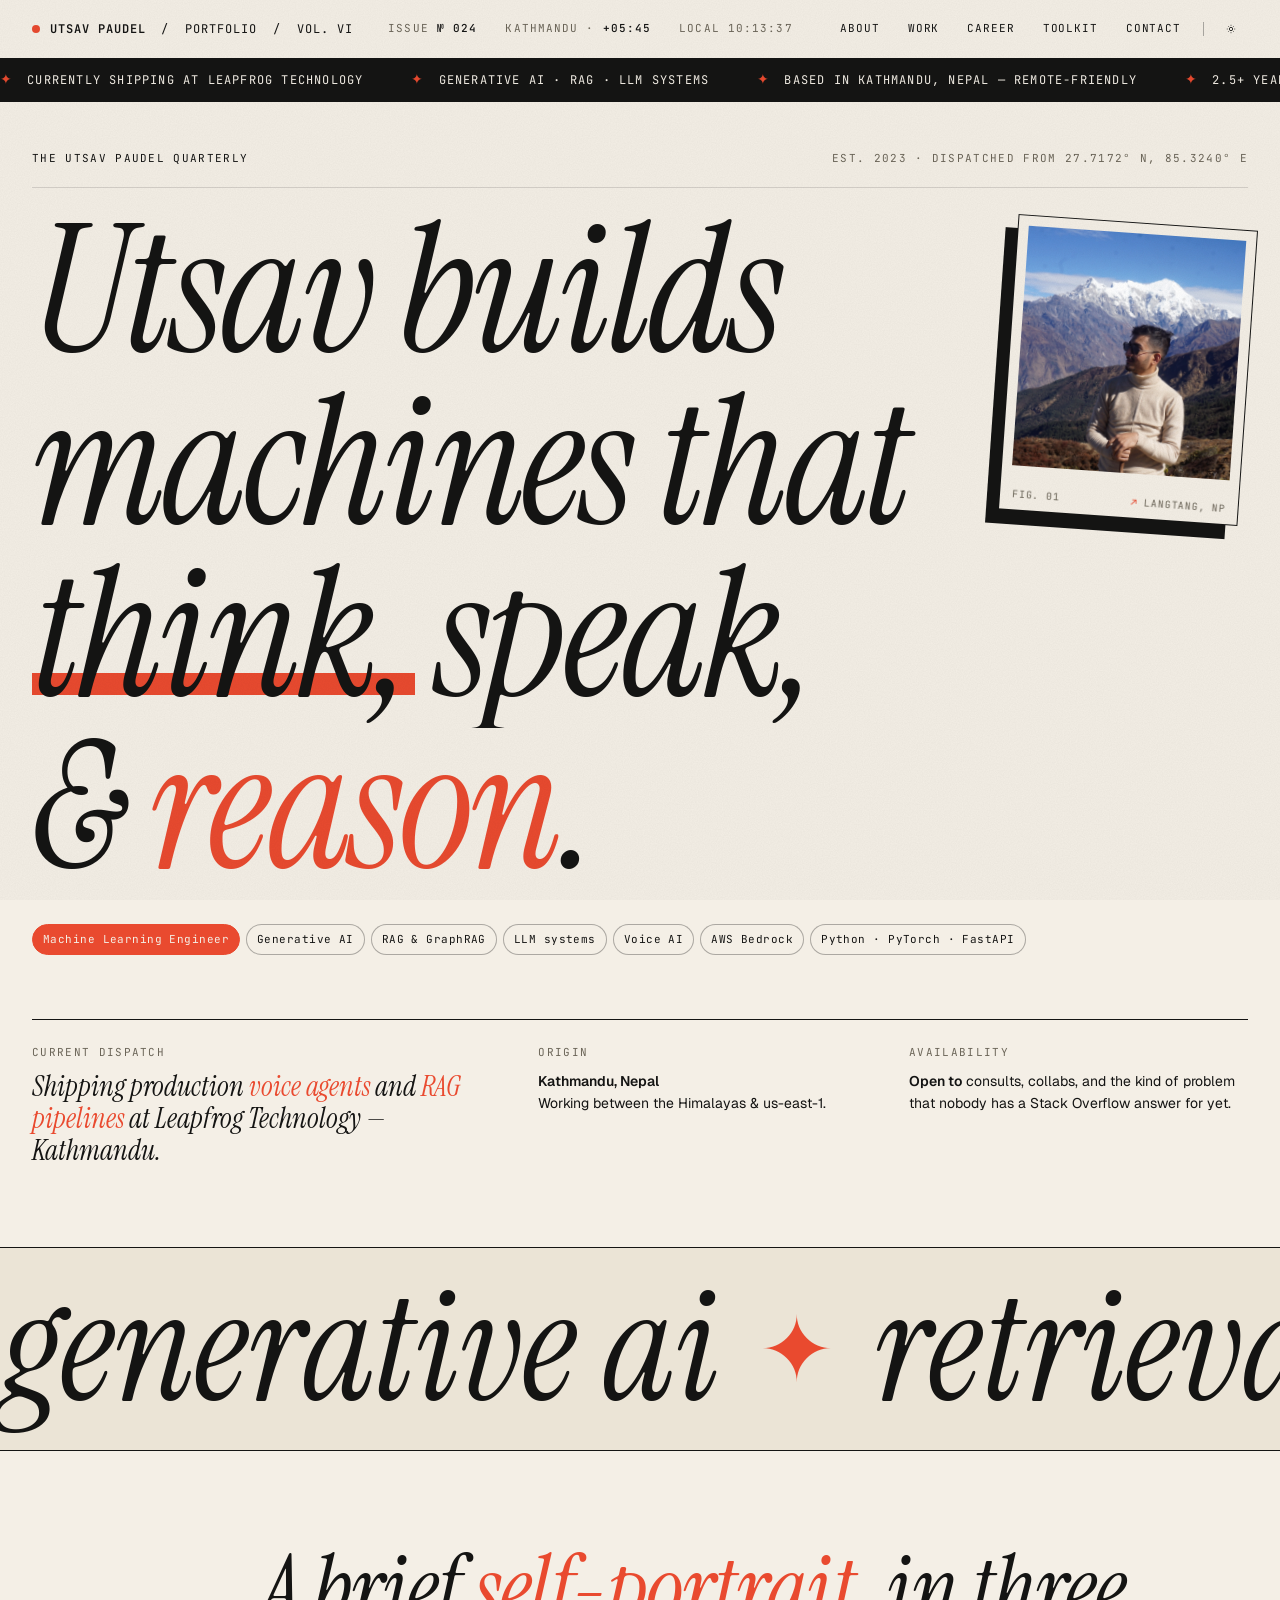
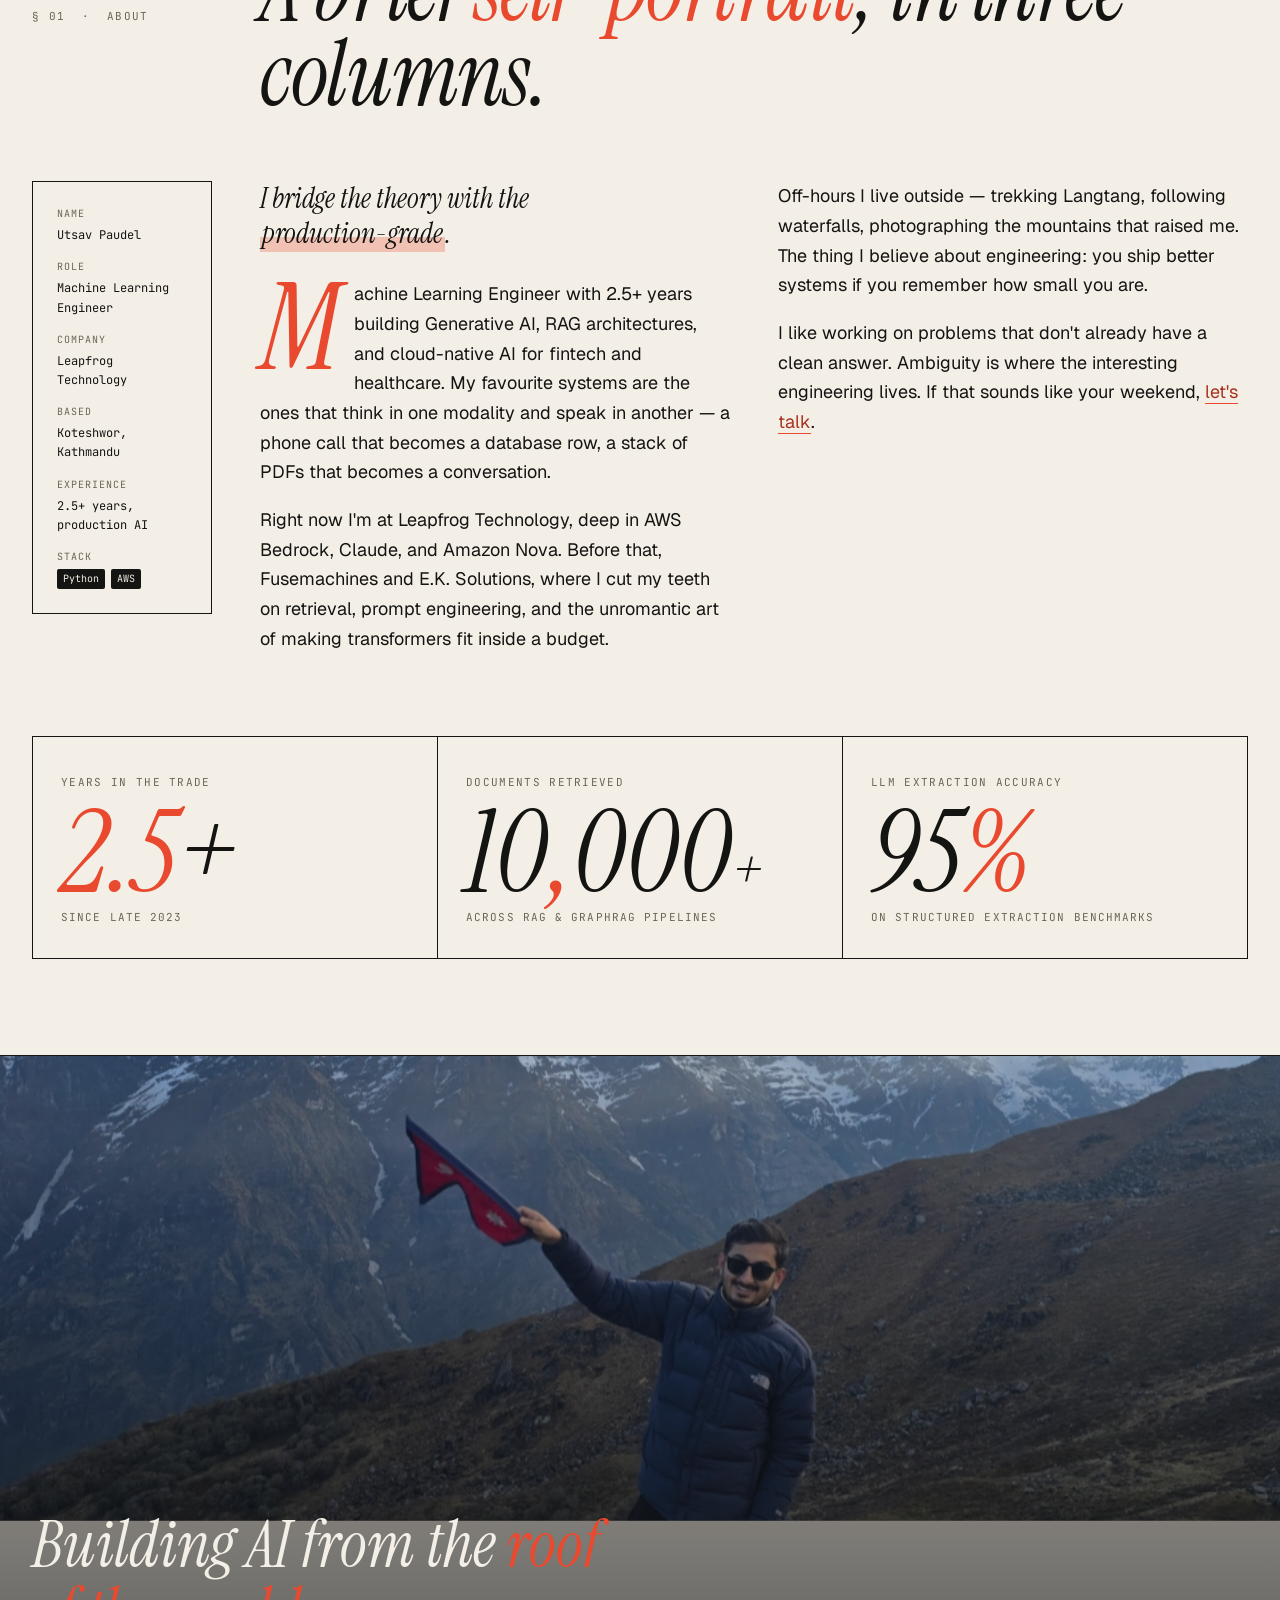
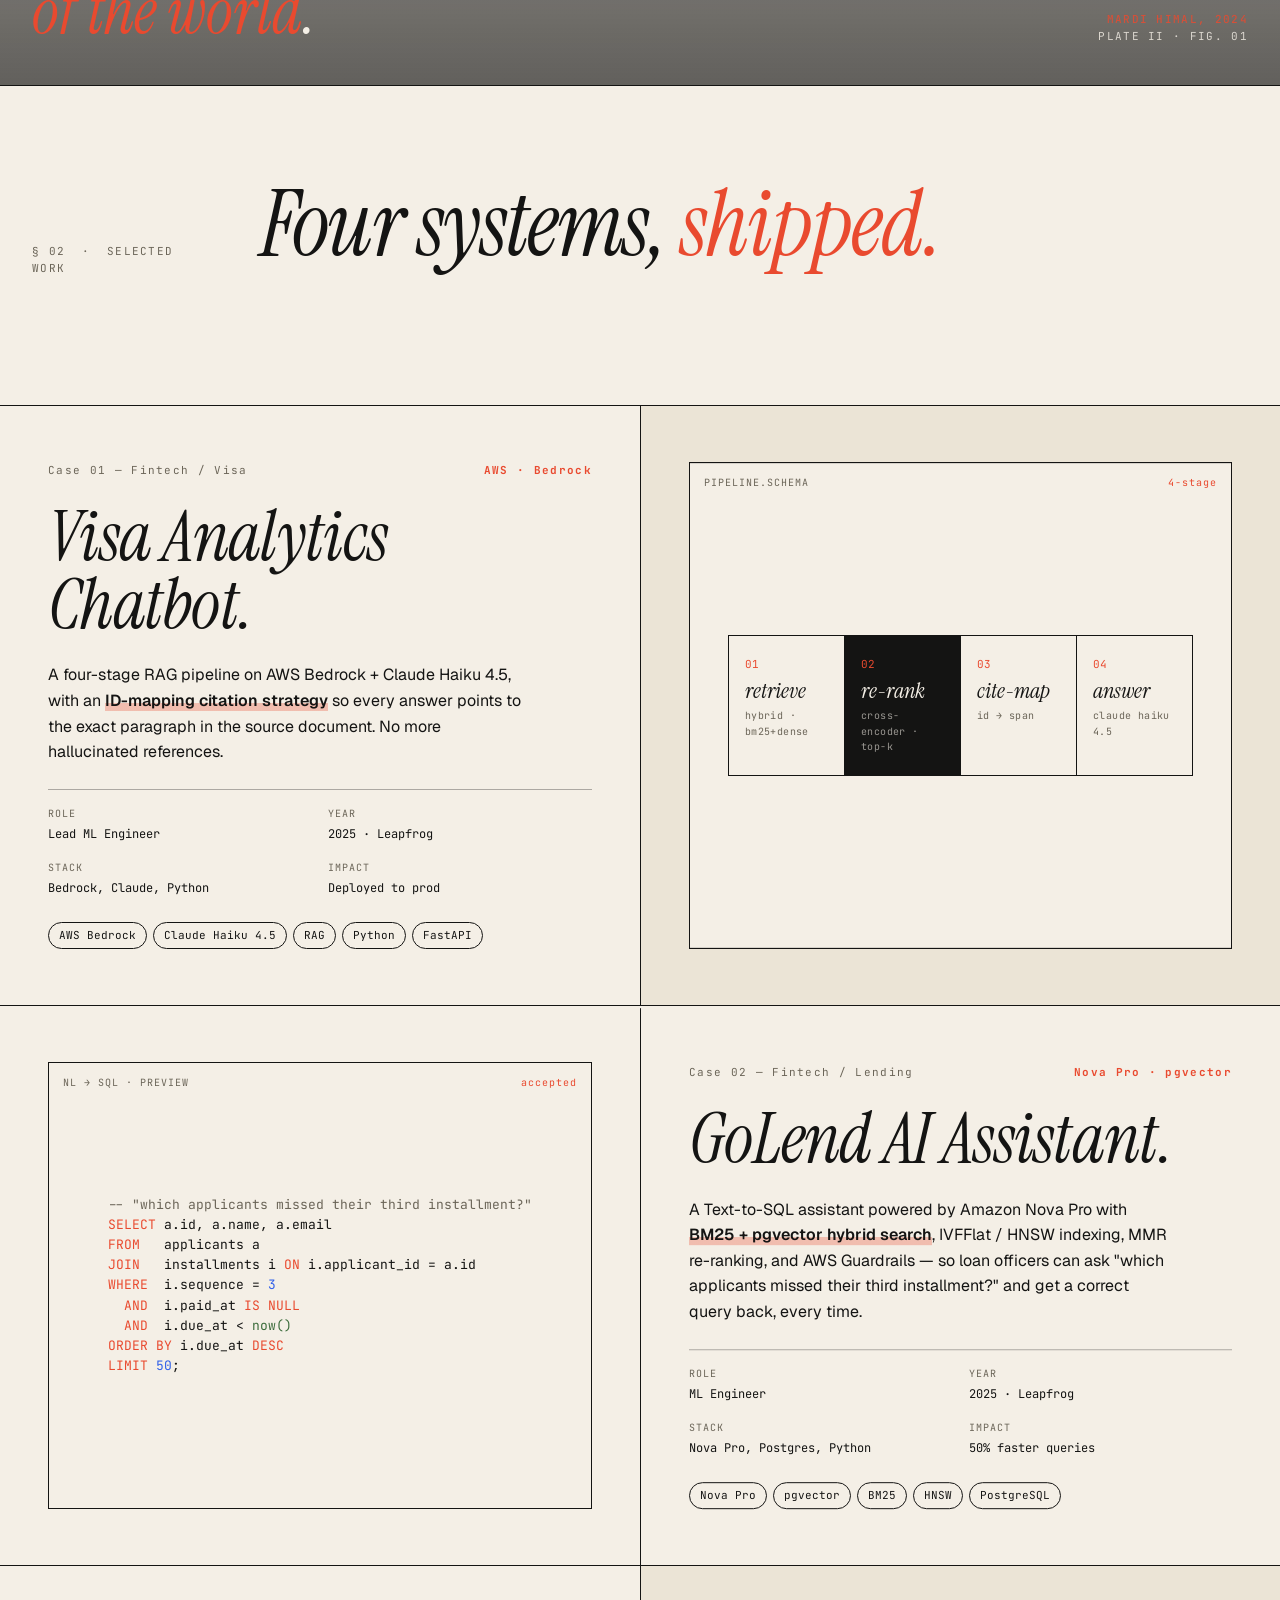
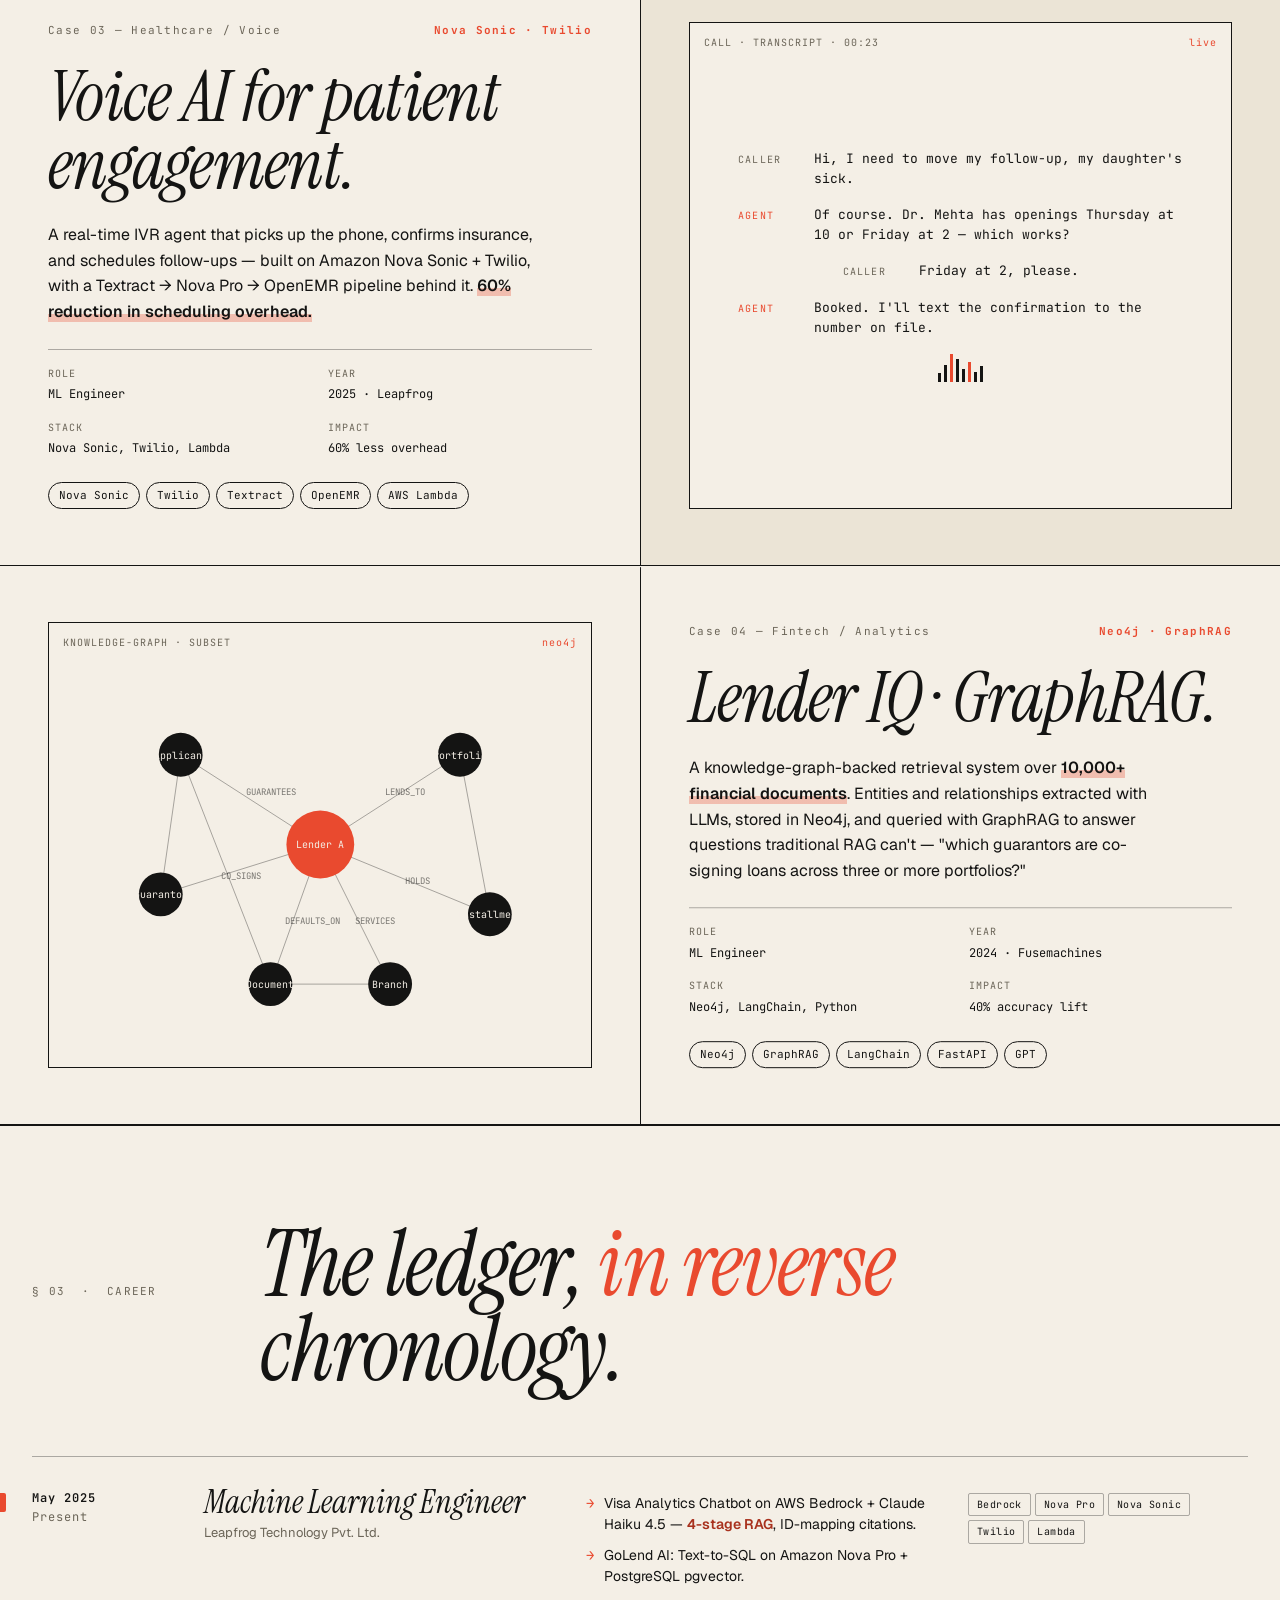
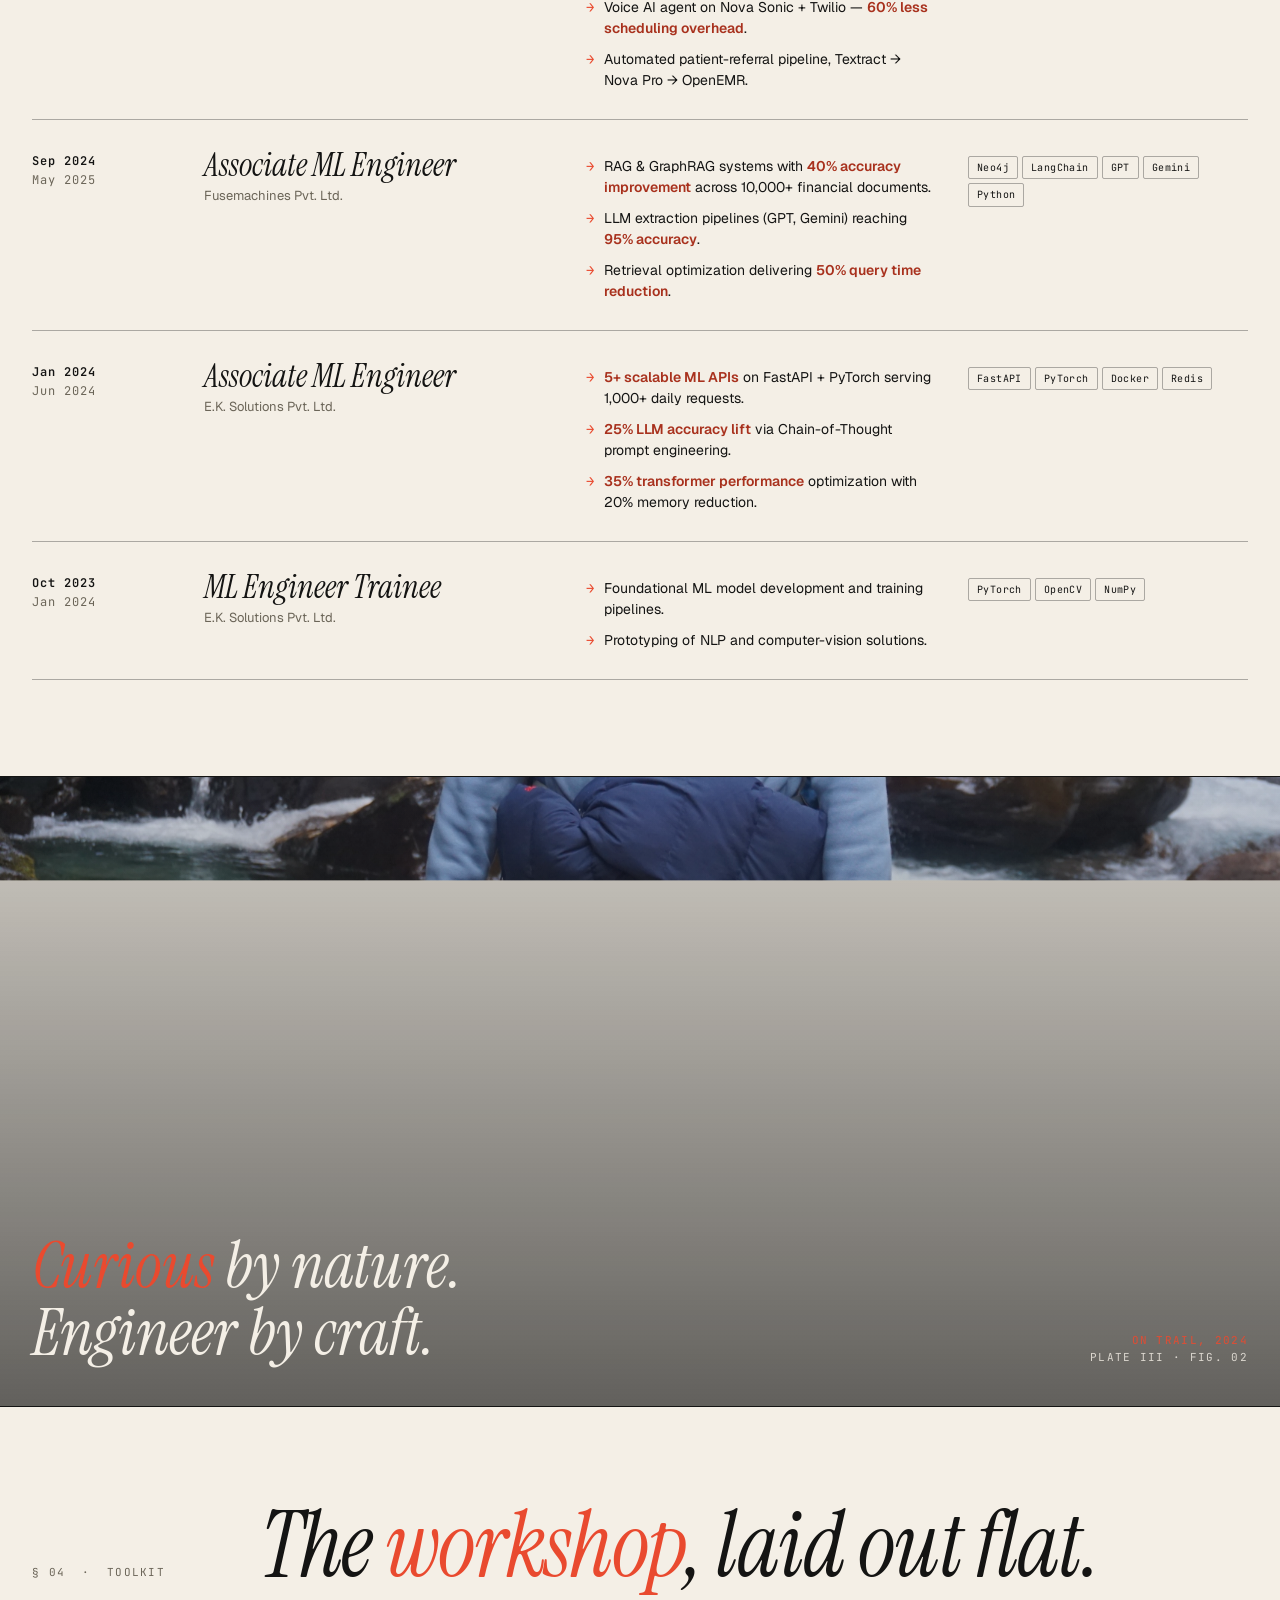
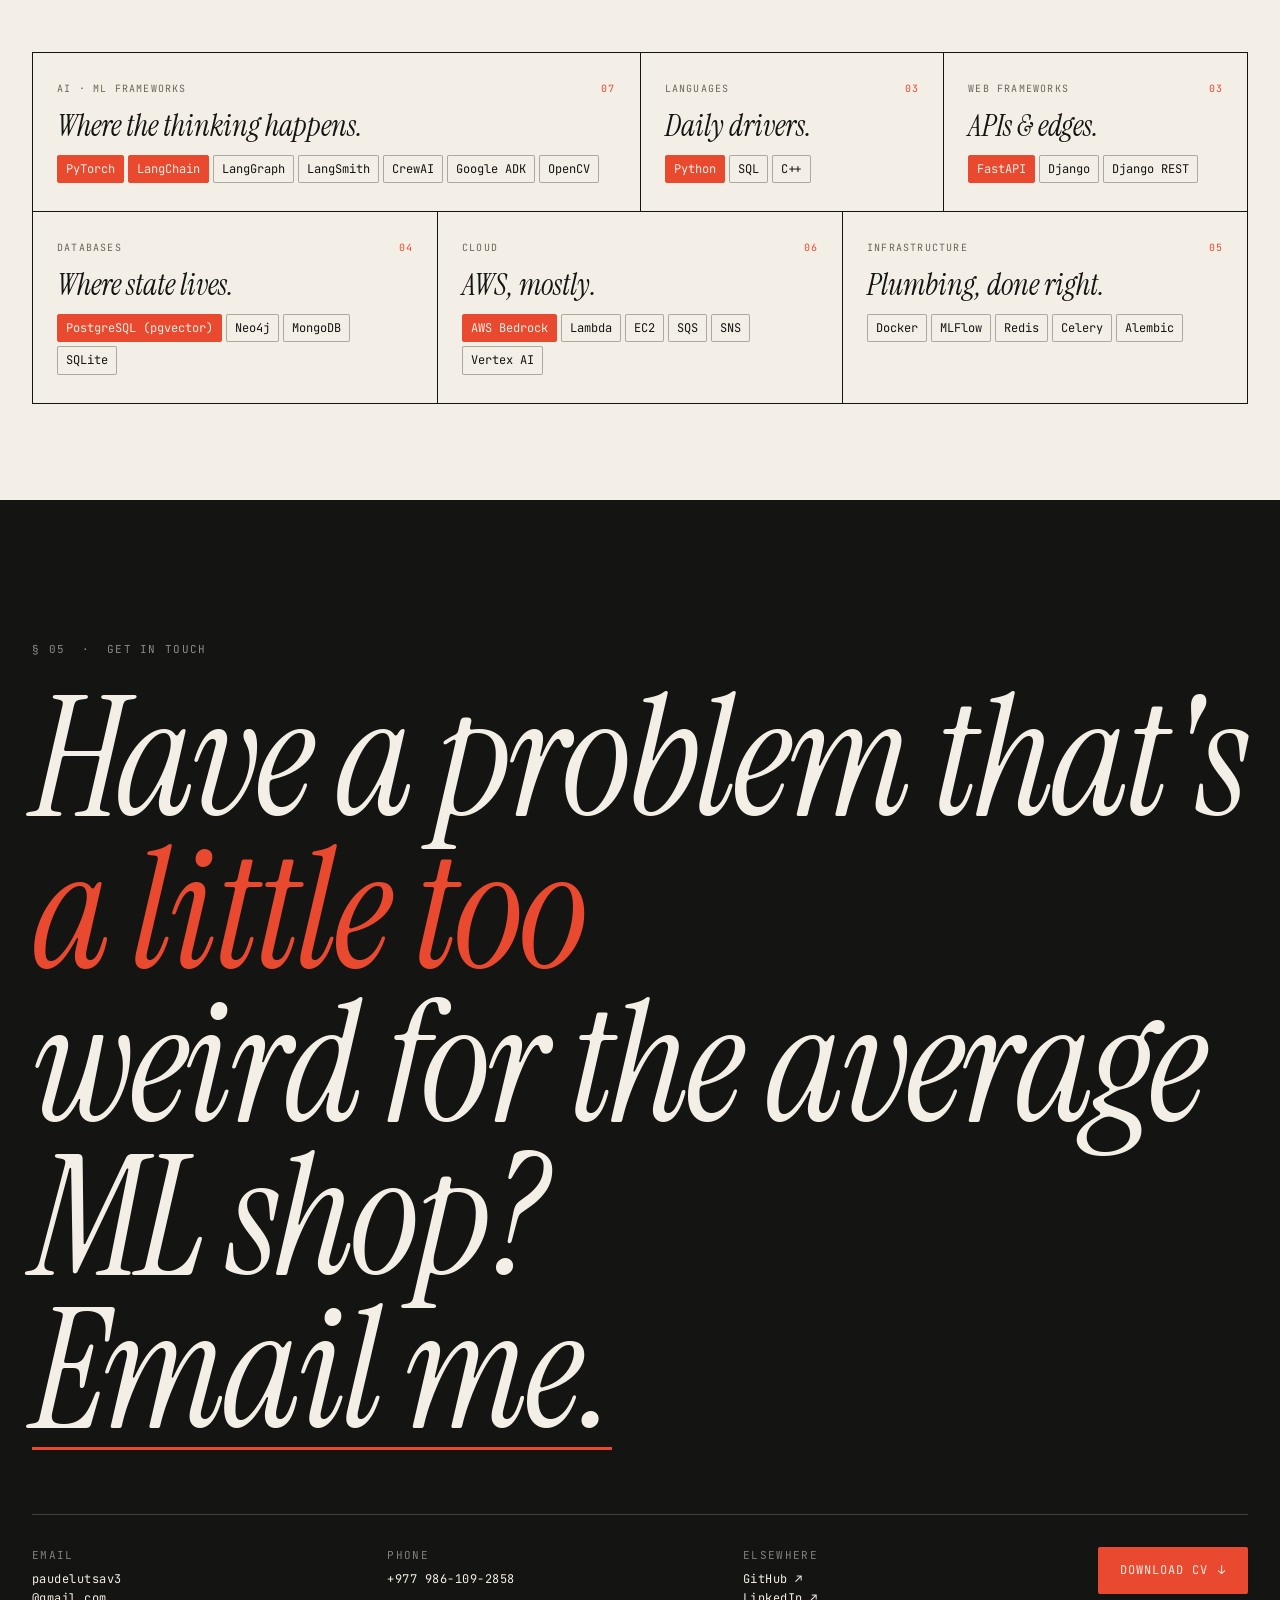
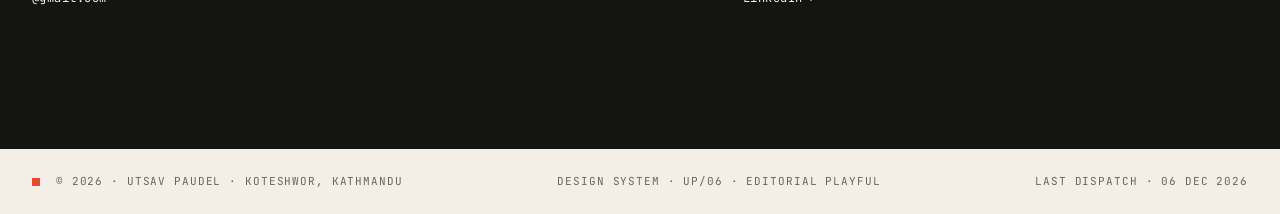
==== index.html @ 8442ff95 "feat: redesign portfolio with editorial UP/06 design system Complete visual overhaul from Claude Des" ====
<!DOCTYPE html>
<html lang="en" data-theme="light">
<head>
<!--
   ______                            __
  / ____/___  ____ ___  ____  __  __/ /____  _____
 / /   / __ \/ __ `__ \/ __ \/ / / / __/ _ \/ ___/
/ /___/ /_/ / / / / / / /_/ / /_/ / /_/  __/ /
\____/\____/_/ /_/ /_/ .___/\__,_/\__/\___/_/
                    /_/
        Portfolio of Utsav Paudel
        https://utsavpaudel.me
-->
<meta name="google-site-verification" content="ZEbJYnyFBVUU9wIYWU6xc_Uab5skkKEROT86mVtD4m0" />
<meta charset="UTF-8">
<meta name="viewport" content="width=device-width, initial-scale=1.0">
<title>Utsav Paudel — Machine Learning Engineer | Generative AI, RAG & LLM Systems</title>
<meta name="description" content="Utsav Paudel (Utsab / Utshab Paudel, Utsav Poudel) — Machine Learning Engineer with 2.5+ years building Generative AI, RAG pipelines, LLM systems, and Voice AI on AWS. Based in Kathmandu, Nepal.">
<meta name="keywords" content="Utsav Paudel, Utsab Paudel, Utshab Paudel, Utsav Poudel, Utsab Poudel, Utshab Poudel, Utsav Poudyal, Utsab Poudyal, Utshab Poudyal, ML Engineer Nepal, Machine Learning Engineer Kathmandu, RAG systems, Generative AI, LLM engineer, AWS AI, Voice AI">
<link rel="canonical" href="https://utsavpaudel.me/">
<link rel="icon" type="image/svg+xml" href="/favicon.svg">
<link rel="shortcut icon" href="/favicon.svg">

<!-- Open Graph -->
<meta property="og:title" content="Utsav Paudel — Machine Learning Engineer">
<meta property="og:description" content="ML Engineer specializing in Generative AI, RAG architectures, LLMs, and Voice AI. 2.5+ years building production AI systems on AWS. Kathmandu, Nepal.">
<meta property="og:type" content="website">
<meta property="og:url" content="https://utsavpaudel.me/">
<meta property="og:site_name" content="Utsav Paudel — Portfolio">
<meta property="og:locale" content="en_US">
<meta property="og:image" content="https://utsavpaudel.me/assets/mountain-portrait.jpg">
<meta property="og:image:width" content="600">
<meta property="og:image:height" content="600">
<meta property="og:image:alt" content="Utsav Paudel — Machine Learning Engineer">

<!-- Twitter Card -->
<meta name="twitter:card" content="summary_large_image">
<meta name="twitter:title" content="Utsav Paudel — Machine Learning Engineer">
<meta name="twitter:description" content="ML Engineer building Generative AI, RAG & LLM systems on AWS. Kathmandu, Nepal.">
<meta name="twitter:image" content="https://utsavpaudel.me/assets/mountain-portrait.jpg">

<!-- Additional SEO -->
<meta name="robots" content="index, follow, max-snippet:-1, max-image-preview:large">
<meta name="author" content="Utsav Paudel">
<meta name="geo.region" content="NP-03">
<meta name="geo.placename" content="Kathmandu">
<meta name="geo.position" content="27.7172;85.3240">
<meta name="ICBM" content="27.7172, 85.3240">
<meta name="theme-color" content="#f4efe6">

<!-- JSON-LD Structured Data -->
<script type="application/ld+json">
{
  "@context": "https://schema.org",
  "@type": "Person",
  "name": "Utsav Paudel",
  "alternateName": ["Utsab Paudel", "Utshab Paudel", "Utsav Poudel", "Utsab Poudel", "Utshab Poudel", "Utsav Poudyal", "Utsab Poudyal", "Utshab Poudyal", "उत्सव पौडेल"],
  "url": "https://utsavpaudel.me",
  "image": "https://utsavpaudel.me/assets/mountain-portrait.jpg",
  "jobTitle": "Machine Learning Engineer",
  "description": "Machine Learning Engineer with 2.5+ years of experience in Generative AI, RAG architectures, LLMs, and Cloud-Based AI solutions.",
  "worksFor": {
    "@type": "Organization",
    "name": "Leapfrog Technology",
    "url": "https://www.lftechnology.com"
  },
  "alumOf": [
    { "@type": "Organization", "name": "Fusemachines" },
    { "@type": "Organization", "name": "E.K. Solutions" }
  ],
  "knowsAbout": ["Machine Learning", "Generative AI", "RAG", "LLM", "AWS Bedrock", "Voice AI", "NLP", "PyTorch", "LangChain", "GraphRAG", "FastAPI", "Python"],
  "address": {
    "@type": "PostalAddress",
    "addressLocality": "Kathmandu",
    "addressRegion": "Bagmati",
    "addressCountry": "NP"
  },
  "sameAs": [
    "https://www.linkedin.com/in/utshabpaudell/",
    "https://github.com/xafold"
  ],
  "nationality": { "@type": "Country", "name": "Nepal" }
}
</script>
<script type="application/ld+json">
{
  "@context": "https://schema.org",
  "@type": "WebSite",
  "name": "Utsav Paudel — Machine Learning Engineer",
  "url": "https://utsavpaudel.me",
  "description": "Portfolio of Utsav Paudel — ML Engineer specializing in Generative AI, RAG, and LLM systems.",
  "creator": { "@type": "Person", "name": "Utsav Paudel" }
}
</script>
<script type="application/ld+json">
{
  "@context": "https://schema.org",
  "@type": "ProfilePage",
  "dateCreated": "2025-01-01T00:00:00+05:45",
  "dateModified": "2026-04-18T00:00:00+05:45",
  "mainEntity": {
    "@type": "Person",
    "name": "Utsav Paudel",
    "alternateName": ["Utsab Paudel", "Utshab Paudel", "Utsav Poudel", "Utsab Poudel", "Utshab Poudel", "Utsav Poudyal", "Utsab Poudyal", "Utshab Poudyal", "उत्सव पौडेल"],
    "description": "Machine Learning Engineer based in Kathmandu, Nepal. Specializes in Generative AI, RAG, LLM systems, and Voice AI with 2.5+ years of experience.",
    "jobTitle": "Machine Learning Engineer",
    "url": "https://utsavpaudel.me",
    "sameAs": [
      "https://www.linkedin.com/in/utshabpaudell/",
      "https://github.com/xafold"
    ]
  }
}
</script>
<script type="application/ld+json">
{
  "@context": "https://schema.org",
  "@type": "FAQPage",
  "mainEntity": [
    {
      "@type": "Question",
      "name": "Who is Utsav Paudel?",
      "acceptedAnswer": {
        "@type": "Answer",
        "text": "Utsav Paudel (also spelled Utsab Paudel, Utshab Paudel, Utsav Poudel) is a Machine Learning Engineer based in Kathmandu, Nepal, with 2.5+ years of experience building Generative AI systems, RAG pipelines, LLM applications, and Voice AI agents on AWS."
      }
    },
    {
      "@type": "Question",
      "name": "Who is a Machine Learning Engineer in Nepal?",
      "acceptedAnswer": {
        "@type": "Answer",
        "text": "Utsav Paudel is a Machine Learning Engineer in Nepal, currently working at Leapfrog Technology in Kathmandu. He specializes in Generative AI, RAG architectures, LLMs, and AWS-based AI solutions."
      }
    },
    {
      "@type": "Question",
      "name": "What does Utsav Paudel do?",
      "acceptedAnswer": {
        "@type": "Answer",
        "text": "Utsav Paudel builds production AI systems including RAG chatbots, Text-to-SQL engines, and Voice AI agents. He works with AWS Bedrock, Claude, LangChain, PyTorch, and FastAPI."
      }
    }
  ]
}
</script>

<link rel="me" href="https://www.linkedin.com/in/utshabpaudell/">
<link rel="me" href="https://github.com/xafold">

<!-- Fonts -->
<link rel="preconnect" href="https://fonts.googleapis.com">
<link rel="preconnect" href="https://fonts.gstatic.com" crossorigin>
<link href="https://fonts.googleapis.com/css2?family=Instrument+Serif:ital@0;1&family=Geist:wght@300;400;500;600&family=JetBrains+Mono:wght@300;400;500;600&display=swap" rel="stylesheet">

<link rel="stylesheet" href="./style.css">
</head>
<body>

<!-- Scroll progress -->
<div class="scroll-prog" id="scrollProg"></div>
<div class="cursor" id="cursor" aria-hidden="true"></div>

<!-- ============================================================
     MASTHEAD
     ============================================================ -->
<header class="masthead">
  <div class="masthead-row">
    <div class="mast-mark">
      <span class="dot"></span>
      <span><b>UTSAV PAUDEL</b> &nbsp;/&nbsp; PORTFOLIO &nbsp;/&nbsp; VOL. VI</span>
    </div>
    <div class="mast-meta">
      <span>ISSUE <em>№ 024</em></span>
      <span>KATHMANDU · <em>+05:45</em></span>
      <span id="clock">—:—:—</span>
    </div>
    <nav class="mast-nav">
      <a href="#about" data-hover>About</a>
      <a href="#work" data-hover>Work</a>
      <a href="#career" data-hover>Career</a>
      <a href="#toolkit" data-hover>Toolkit</a>
      <a href="#contact" class="nav-contact" data-hover>Contact</a>
      <span class="divider"></span>
      <button id="themeBtn" class="theme-btn" aria-label="Toggle theme" data-hover>
        <svg viewBox="0 0 24 24" fill="none" stroke="currentColor" stroke-width="2"><circle cx="12" cy="12" r="4"/><path d="M12 2v2M12 20v2M4.93 4.93l1.41 1.41M17.66 17.66l1.41 1.41M2 12h2M20 12h2M4.93 19.07l1.41-1.41M17.66 6.34l1.41-1.41"/></svg>
      </button>
    </nav>
  </div>
</header>

<!-- Ticker -->
<div class="ticker">
  <div class="ticker-track">
    <span><span class="star">✦</span> Currently shipping at Leapfrog Technology</span>
    <span><span class="star">✦</span> Generative AI · RAG · LLM systems</span>
    <span><span class="star">✦</span> Based in Kathmandu, Nepal — remote-friendly</span>
    <span><span class="star">✦</span> 2.5+ years in production AI</span>
    <span><span class="star">✦</span> Building voice agents &amp; text-to-SQL</span>
    <span><span class="star">✦</span> Open to consults, collaborations, and weird problems</span>
    <!-- duplicate for seamless loop -->
    <span><span class="star">✦</span> Currently shipping at Leapfrog Technology</span>
    <span><span class="star">✦</span> Generative AI · RAG · LLM systems</span>
    <span><span class="star">✦</span> Based in Kathmandu, Nepal — remote-friendly</span>
    <span><span class="star">✦</span> 2.5+ years in production AI</span>
    <span><span class="star">✦</span> Building voice agents &amp; text-to-SQL</span>
    <span><span class="star">✦</span> Open to consults, collaborations, and weird problems</span>
  </div>
</div>

<!-- ============================================================
     HERO
     ============================================================ -->
<section class="hero" id="hero">
  <div class="wrap">
    <div class="hero-stamp">
      <span class="volume">The Utsav Paudel Quarterly</span>
      <span>Est. 2023 · Dispatched from 27.7172° N, 85.3240° E</span>
    </div>

    <h1 class="hero-headline">
      <div class="line"><span>Utsav builds</span></div>
      <div class="line"><span>machines that</span></div>
      <div class="line"><span><span class="swap">think,</span> speak,</span></div>
      <div class="line"><span>&amp; <em>reason</em>.</span></div>
    </h1>

    <div class="hero-tokens">
      <span class="tok hot">Machine Learning Engineer</span>
      <span class="tok">Generative AI</span>
      <span class="tok">RAG &amp; GraphRAG</span>
      <span class="tok">LLM systems</span>
      <span class="tok">Voice AI</span>
      <span class="tok">AWS Bedrock</span>
      <span class="tok">Python · PyTorch · FastAPI</span>
    </div>

    <div class="hero-strip">
      <div class="cell">
        <span class="label">Current dispatch</span>
        <p class="now">Shipping production <em>voice agents</em> and <em>RAG pipelines</em> at Leapfrog Technology — Kathmandu.</p>
      </div>
      <div class="cell">
        <span class="label">Origin</span>
        <p class="bullet"><b>Kathmandu, Nepal</b><br>Working between the Himalayas &amp; us-east-1.</p>
      </div>
      <div class="cell">
        <span class="label">Availability</span>
        <p class="bullet"><b>Open to</b> consults, collabs, and the kind of problem that nobody has a Stack Overflow answer for yet.</p>
      </div>
    </div>
  </div>

  <!-- Portrait floater -->
  <figure class="hero-portrait-card">
    <img src="./assets/mountain-portrait.jpg" alt="Utsav Paudel, Langtang range in the background" width="240" height="240" loading="eager">
    <figcaption class="cap">
      <span>Fig. 01</span>
      <span><em>↗</em> Langtang, NP</span>
    </figcaption>
  </figure>
</section>

<!-- Marquee -->
<div class="mega-marquee" aria-hidden="true">
  <div class="track">
    <span>generative ai</span><span class="sep">✦</span>
    <span>retrieval-augmented</span><span class="sep">/</span>
    <span>voice agents</span><span class="sep">✦</span>
    <span>text-to-sql</span><span class="sep">/</span>
    <span>graphrag</span><span class="sep">✦</span>
    <span>generative ai</span><span class="sep">✦</span>
    <span>retrieval-augmented</span><span class="sep">/</span>
    <span>voice agents</span><span class="sep">✦</span>
    <span>text-to-sql</span><span class="sep">/</span>
    <span>graphrag</span><span class="sep">✦</span>
  </div>
</div>

<!-- ============================================================
     ABOUT
     ============================================================ -->
<section class="sec" id="about">
  <div class="wrap">
    <header class="sec-head">
      <span class="label reveal">§ 01 &nbsp;·&nbsp; About</span>
      <h2 class="reveal delay-1">A brief <em>self-portrait</em>, in three columns.</h2>
    </header>

    <div class="about-body">
      <aside class="sidecol">
        <dl class="about-factsheet reveal">
          <dt>Name</dt>
          <dd>Utsav Paudel</dd>
          <dt>Role</dt>
          <dd>Machine Learning Engineer</dd>
          <dt>Company</dt>
          <dd>Leapfrog Technology</dd>
          <dt>Based</dt>
          <dd>Koteshwor, Kathmandu</dd>
          <dt>Experience</dt>
          <dd>2.5+ years, production AI</dd>
          <dt>Stack</dt>
          <dd class="pair">
            <span class="pill">Python</span><span class="pill">AWS</span>
          </dd>
        </dl>
      </aside>

      <div class="col-a reveal delay-1">
        <p class="lead">I bridge the theory with the <span class="marker">production-grade</span>.</p>
        <p><span class="dropcap">M</span>achine Learning Engineer with 2.5+ years building Generative AI, RAG architectures, and cloud-native AI for fintech and healthcare. My favourite systems are the ones that think in one modality and speak in another — a phone call that becomes a database row, a stack of PDFs that becomes a conversation.</p>
        <p>Right now I'm at Leapfrog Technology, deep in AWS Bedrock, Claude, and Amazon Nova. Before that, Fusemachines and E.K. Solutions, where I cut my teeth on retrieval, prompt engineering, and the unromantic art of making transformers fit inside a budget.</p>
      </div>

      <div class="col-b reveal delay-2">
        <p>Off-hours I live outside — trekking Langtang, following waterfalls, photographing the mountains that raised me. The thing I believe about engineering: you ship better systems if you remember how small you are.</p>
        <p>I like working on problems that don't already have a clean answer. Ambiguity is where the interesting engineering lives. If that sounds like your weekend, <a href="#contact" style="border-bottom:1px solid var(--hot); color:var(--hot-ink)">let's talk</a>.</p>
      </div>
    </div>

    <!-- Counters -->
    <div class="counters reveal delay-3">
      <div class="cell">
        <span class="label">Years in the trade</span>
        <div class="big"><em>2.5</em>+</div>
        <div class="sub">Since late 2023</div>
      </div>
      <div class="cell">
        <span class="label">Documents retrieved</span>
        <div class="big">10<em>,</em>000<span style="font-size:0.5em">+</span></div>
        <div class="sub">Across RAG &amp; GraphRAG pipelines</div>
      </div>
      <div class="cell">
        <span class="label">LLM extraction accuracy</span>
        <div class="big">95<em>%</em></div>
        <div class="sub">On structured extraction benchmarks</div>
      </div>
    </div>
  </div>
</section>

<!-- ============================================================
     PHOTO PANEL — Nepal flag
     ============================================================ -->
<section class="photo-panel">
  <img src="./assets/nepal-flag.jpg" alt="Utsav holding the Nepal flag at a mountain summit" loading="lazy" data-parallax>
  <div class="overlay"></div>
  <div class="quote">
    <p class="q">Building AI from the <em>roof of the world</em>.</p>
    <div class="meta">
      <b>Mardi Himal, 2024</b>
      Plate II · fig. 01
    </div>
  </div>
</section>

<!-- ============================================================
     WORK — case studies
     ============================================================ -->
<section class="sec" id="work" style="padding:0;">
  <div class="wrap" style="padding-top:96px; padding-bottom:64px;">
    <header class="sec-head">
      <span class="label reveal">§ 02 &nbsp;·&nbsp; Selected work</span>
      <h2 class="reveal delay-1">Four systems, <em>shipped.</em></h2>
    </header>
  </div>

  <div class="projects-stack">

    <!-- 01 Visa Analytics -->
    <article class="project-case">
      <div class="left">
        <div class="num"><span>Case 01 — Fintech / Visa</span><b>AWS · Bedrock</b></div>
        <h3>Visa Analytics Chatbot.</h3>
        <p class="blurb">A four-stage RAG pipeline on AWS Bedrock + Claude Haiku 4.5, with an <b>ID-mapping citation strategy</b> so every answer points to the exact paragraph in the source document. No more hallucinated references.</p>
        <dl class="meta">
          <div><dt>Role</dt><dd>Lead ML Engineer</dd></div>
          <div><dt>Year</dt><dd>2025 · Leapfrog</dd></div>
          <div><dt>Stack</dt><dd>Bedrock, Claude, Python</dd></div>
          <div><dt>Impact</dt><dd>Deployed to prod</dd></div>
        </dl>
        <div class="stack">
          <span>AWS Bedrock</span><span>Claude Haiku 4.5</span><span>RAG</span><span>Python</span><span>FastAPI</span>
        </div>
      </div>
      <div class="right">
        <div class="proj-viz viz-rag">
          <span class="mono-cap">pipeline.schema</span>
          <span class="mono-cap-r">4-stage</span>
          <div class="stages">
            <div><span class="s-num">01</span><span class="s-name">retrieve</span><span class="s-note">hybrid · bm25+dense</span></div>
            <div class="active"><span class="s-num">02</span><span class="s-name">re-rank</span><span class="s-note">cross-encoder · top-k</span></div>
            <div><span class="s-num">03</span><span class="s-name">cite-map</span><span class="s-note">id → span</span></div>
            <div><span class="s-num">04</span><span class="s-name">answer</span><span class="s-note">claude haiku 4.5</span></div>
          </div>
        </div>
      </div>
    </article>

    <!-- 02 GoLend -->
    <article class="project-case flip">
      <div class="left">
        <div class="num"><span>Case 02 — Fintech / Lending</span><b>Nova Pro · pgvector</b></div>
        <h3>GoLend AI Assistant.</h3>
        <p class="blurb">A Text-to-SQL assistant powered by Amazon Nova Pro with <b>BM25 + pgvector hybrid search</b>, IVFFlat / HNSW indexing, MMR re-ranking, and AWS Guardrails — so loan officers can ask "which applicants missed their third installment?" and get a correct query back, every time.</p>
        <dl class="meta">
          <div><dt>Role</dt><dd>ML Engineer</dd></div>
          <div><dt>Year</dt><dd>2025 · Leapfrog</dd></div>
          <div><dt>Stack</dt><dd>Nova Pro, Postgres, Python</dd></div>
          <div><dt>Impact</dt><dd>50% faster queries</dd></div>
        </dl>
        <div class="stack">
          <span>Nova Pro</span><span>pgvector</span><span>BM25</span><span>HNSW</span><span>PostgreSQL</span>
        </div>
      </div>
      <div class="right">
        <div class="proj-viz viz-sql">
          <span class="mono-cap">nl → sql · preview</span>
          <span class="mono-cap-r">accepted</span>
          <pre><span class="c">-- "which applicants missed their third installment?"</span>
<span class="k">SELECT</span> a.id, a.name, a.email
<span class="k">FROM</span>   applicants a
<span class="k">JOIN</span>   installments i <span class="k">ON</span> i.applicant_id = a.id
<span class="k">WHERE</span>  i.sequence = <span class="s">3</span>
  <span class="k">AND</span>  i.paid_at <span class="k">IS NULL</span>
  <span class="k">AND</span>  i.due_at &lt; <span class="nl">now()</span>
<span class="k">ORDER BY</span> i.due_at <span class="k">DESC</span>
<span class="k">LIMIT</span> <span class="s">50</span>;</pre>
        </div>
      </div>
    </article>

    <!-- 03 Voice AI -->
    <article class="project-case">
      <div class="left">
        <div class="num"><span>Case 03 — Healthcare / Voice</span><b>Nova Sonic · Twilio</b></div>
        <h3>Voice AI for patient engagement.</h3>
        <p class="blurb">A real-time IVR agent that picks up the phone, confirms insurance, and schedules follow-ups — built on Amazon Nova Sonic + Twilio, with a Textract → Nova Pro → OpenEMR pipeline behind it. <b>60% reduction in scheduling overhead.</b></p>
        <dl class="meta">
          <div><dt>Role</dt><dd>ML Engineer</dd></div>
          <div><dt>Year</dt><dd>2025 · Leapfrog</dd></div>
          <div><dt>Stack</dt><dd>Nova Sonic, Twilio, Lambda</dd></div>
          <div><dt>Impact</dt><dd>60% less overhead</dd></div>
        </dl>
        <div class="stack">
          <span>Nova Sonic</span><span>Twilio</span><span>Textract</span><span>OpenEMR</span><span>AWS Lambda</span>
        </div>
      </div>
      <div class="right">
        <div class="proj-viz viz-voice">
          <span class="mono-cap">call · transcript · 00:23</span>
          <span class="mono-cap-r">live</span>
          <div class="transcript-line">
            <span class="who">caller</span>
            <span>Hi, I need to move my follow-up, my daughter's sick.</span>
          </div>
          <div class="transcript-line agent">
            <span class="who">agent</span>
            <span>Of course. Dr. Mehta has openings Thursday at 10 or Friday at 2 — which works?</span>
          </div>
          <div class="transcript-line">
            <span class="who">caller</span>
            <span>Friday at 2, please.</span>
          </div>
          <div class="transcript-line agent">
            <span class="who">agent</span>
            <span>Booked. I'll text the confirmation to the number on file.</span>
          </div>
          <div class="wave" aria-hidden="true">
            <span></span><span></span><span></span><span></span><span></span><span></span><span></span><span></span>
          </div>
        </div>
      </div>
    </article>

    <!-- 04 LenderIQ / GraphRAG -->
    <article class="project-case flip">
      <div class="left">
        <div class="num"><span>Case 04 — Fintech / Analytics</span><b>Neo4j · GraphRAG</b></div>
        <h3>Lender IQ · GraphRAG.</h3>
        <p class="blurb">A knowledge-graph-backed retrieval system over <b>10,000+ financial documents</b>. Entities and relationships extracted with LLMs, stored in Neo4j, and queried with GraphRAG to answer questions traditional RAG can't — "which guarantors are co-signing loans across three or more portfolios?"</p>
        <dl class="meta">
          <div><dt>Role</dt><dd>ML Engineer</dd></div>
          <div><dt>Year</dt><dd>2024 · Fusemachines</dd></div>
          <div><dt>Stack</dt><dd>Neo4j, LangChain, Python</dd></div>
          <div><dt>Impact</dt><dd>40% accuracy lift</dd></div>
        </dl>
        <div class="stack">
          <span>Neo4j</span><span>GraphRAG</span><span>LangChain</span><span>FastAPI</span><span>GPT</span>
        </div>
      </div>
      <div class="right">
        <div class="proj-viz viz-graph">
          <span class="mono-cap">knowledge-graph · subset</span>
          <span class="mono-cap-r">neo4j</span>
          <svg viewBox="0 0 500 360" xmlns="http://www.w3.org/2000/svg" aria-hidden="true">
            <g stroke="currentColor" stroke-opacity="0.35" fill="none" stroke-width="1">
              <line x1="250" y1="180" x2="110" y2="90"/>
              <line x1="250" y1="180" x2="390" y2="90"/>
              <line x1="250" y1="180" x2="90" y2="230"/>
              <line x1="250" y1="180" x2="420" y2="250"/>
              <line x1="250" y1="180" x2="200" y2="320"/>
              <line x1="250" y1="180" x2="320" y2="320"/>
              <line x1="110" y1="90"  x2="90"  y2="230"/>
              <line x1="390" y1="90"  x2="420" y2="250"/>
              <line x1="200" y1="320" x2="320" y2="320"/>
              <line x1="110" y1="90"  x2="200" y2="320"/>
            </g>
            <g font-family="JetBrains Mono, monospace" font-size="9" fill="currentColor" fill-opacity="0.55">
              <text x="175" y="130">GUARANTEES</text>
              <text x="315" y="130">LENDS_TO</text>
              <text x="150" y="215">CO_SIGNS</text>
              <text x="335" y="220">HOLDS</text>
              <text x="215" y="260">DEFAULTS_ON</text>
              <text x="285" y="260">SERVICES</text>
            </g>
            <g font-family="JetBrains Mono, monospace" font-size="10" text-anchor="middle">
              <g><circle cx="250" cy="180" r="34" fill="#e94a2f"/><text x="250" y="184" fill="#f4efe6">Lender A</text></g>
              <g><circle cx="110" cy="90" r="22" fill="#141413"/><text x="110" y="94" fill="#f4efe6">Applicant</text></g>
              <g><circle cx="390" cy="90" r="22" fill="#141413"/><text x="390" y="94" fill="#f4efe6">Portfolio</text></g>
              <g><circle cx="90" cy="230" r="22" fill="#141413"/><text x="90" y="234" fill="#f4efe6">Guarantor</text></g>
              <g><circle cx="420" cy="250" r="22" fill="#141413"/><text x="420" y="254" fill="#f4efe6">Installment</text></g>
              <g><circle cx="200" cy="320" r="22" fill="#141413"/><text x="200" y="324" fill="#f4efe6">Document</text></g>
              <g><circle cx="320" cy="320" r="22" fill="#141413"/><text x="320" y="324" fill="#f4efe6">Branch</text></g>
            </g>
          </svg>
        </div>
      </div>
    </article>

  </div>
</section>

<!-- ============================================================
     CAREER LEDGER
     ============================================================ -->
<section class="sec" id="career">
  <div class="wrap">
    <header class="sec-head">
      <span class="label reveal">§ 03 &nbsp;·&nbsp; Career</span>
      <h2 class="reveal delay-1">The ledger, <em>in reverse</em> chronology.</h2>
    </header>

    <div class="ledger">
      <div class="ledger-row current reveal">
        <div class="year"><b>May 2025</b><br>Present</div>
        <div>
          <div class="role">Machine Learning Engineer<span class="company">Leapfrog Technology Pvt. Ltd.</span></div>
        </div>
        <ul class="bullets">
          <li>Visa Analytics Chatbot on AWS Bedrock + Claude Haiku 4.5 — <b>4-stage RAG</b>, ID-mapping citations.</li>
          <li>GoLend AI: Text-to-SQL on Amazon Nova Pro + PostgreSQL pgvector.</li>
          <li>Voice AI agent on Nova Sonic + Twilio — <b>60% less scheduling overhead</b>.</li>
          <li>Automated patient-referral pipeline, Textract → Nova Pro → OpenEMR.</li>
        </ul>
        <div class="stack">
          <span>Bedrock</span><span>Nova Pro</span><span>Nova Sonic</span><span>Twilio</span><span>Lambda</span>
        </div>
      </div>

      <div class="ledger-row reveal">
        <div class="year"><b>Sep 2024</b><br>May 2025</div>
        <div>
          <div class="role">Associate ML Engineer<span class="company">Fusemachines Pvt. Ltd.</span></div>
        </div>
        <ul class="bullets">
          <li>RAG &amp; GraphRAG systems with <b>40% accuracy improvement</b> across 10,000+ financial documents.</li>
          <li>LLM extraction pipelines (GPT, Gemini) reaching <b>95% accuracy</b>.</li>
          <li>Retrieval optimization delivering <b>50% query time reduction</b>.</li>
        </ul>
        <div class="stack">
          <span>Neo4j</span><span>LangChain</span><span>GPT</span><span>Gemini</span><span>Python</span>
        </div>
      </div>

      <div class="ledger-row reveal">
        <div class="year"><b>Jan 2024</b><br>Jun 2024</div>
        <div>
          <div class="role">Associate ML Engineer<span class="company">E.K. Solutions Pvt. Ltd.</span></div>
        </div>
        <ul class="bullets">
          <li><b>5+ scalable ML APIs</b> on FastAPI + PyTorch serving 1,000+ daily requests.</li>
          <li><b>25% LLM accuracy lift</b> via Chain-of-Thought prompt engineering.</li>
          <li><b>35% transformer performance</b> optimization with 20% memory reduction.</li>
        </ul>
        <div class="stack">
          <span>FastAPI</span><span>PyTorch</span><span>Docker</span><span>Redis</span>
        </div>
      </div>

      <div class="ledger-row reveal">
        <div class="year"><b>Oct 2023</b><br>Jan 2024</div>
        <div>
          <div class="role">ML Engineer Trainee<span class="company">E.K. Solutions Pvt. Ltd.</span></div>
        </div>
        <ul class="bullets">
          <li>Foundational ML model development and training pipelines.</li>
          <li>Prototyping of NLP and computer-vision solutions.</li>
        </ul>
        <div class="stack">
          <span>PyTorch</span><span>OpenCV</span><span>NumPy</span>
        </div>
      </div>
    </div>
  </div>
</section>

<!-- ============================================================
     PHOTO PANEL — Waterfall
     ============================================================ -->
<section class="photo-panel">
  <img src="./assets/waterfall.jpg" alt="Utsav at a waterfall on a trek" loading="lazy" data-parallax>
  <div class="overlay"></div>
  <div class="quote">
    <p class="q"><em>Curious</em> by nature.<br>Engineer by craft.</p>
    <div class="meta">
      <b>On trail, 2024</b>
      Plate III · fig. 02
    </div>
  </div>
</section>

<!-- ============================================================
     TOOLKIT
     ============================================================ -->
<section class="sec" id="toolkit">
  <div class="wrap">
    <header class="sec-head">
      <span class="label reveal">§ 04 &nbsp;·&nbsp; Toolkit</span>
      <h2 class="reveal delay-1">The <em>workshop</em>, laid out flat.</h2>
    </header>

    <div class="skills-grid reveal delay-2">
      <div class="cell s-6">
        <div class="cat"><span>AI · ML frameworks</span><em>07</em></div>
        <div class="title">Where the thinking happens.</div>
        <ul>
          <li class="accent">PyTorch</li>
          <li class="accent">LangChain</li>
          <li>LangGraph</li>
          <li>LangSmith</li>
          <li>CrewAI</li>
          <li>Google ADK</li>
          <li>OpenCV</li>
        </ul>
      </div>
      <div class="cell s-3">
        <div class="cat"><span>Languages</span><em>03</em></div>
        <div class="title">Daily drivers.</div>
        <ul>
          <li class="accent">Python</li>
          <li>SQL</li>
          <li>C++</li>
        </ul>
      </div>
      <div class="cell s-3">
        <div class="cat"><span>Web frameworks</span><em>03</em></div>
        <div class="title">APIs &amp; edges.</div>
        <ul>
          <li class="accent">FastAPI</li>
          <li>Django</li>
          <li>Django REST</li>
        </ul>
      </div>

      <div class="cell s-4">
        <div class="cat"><span>Databases</span><em>04</em></div>
        <div class="title">Where state lives.</div>
        <ul>
          <li class="accent">PostgreSQL (pgvector)</li>
          <li>Neo4j</li>
          <li>MongoDB</li>
          <li>SQLite</li>
        </ul>
      </div>
      <div class="cell s-4">
        <div class="cat"><span>Cloud</span><em>06</em></div>
        <div class="title">AWS, mostly.</div>
        <ul>
          <li class="accent">AWS Bedrock</li>
          <li>Lambda</li>
          <li>EC2</li>
          <li>SQS</li>
          <li>SNS</li>
          <li>Vertex AI</li>
        </ul>
      </div>
      <div class="cell s-4">
        <div class="cat"><span>Infrastructure</span><em>05</em></div>
        <div class="title">Plumbing, done right.</div>
        <ul>
          <li>Docker</li>
          <li>MLFlow</li>
          <li>Redis</li>
          <li>Celery</li>
          <li>Alembic</li>
        </ul>
      </div>
    </div>
  </div>
</section>

<!-- ============================================================
     CONTACT
     ============================================================ -->
<section class="contact" id="contact">
  <div class="wrap">
    <span class="label" style="color:rgba(242,237,227,0.55); display:block; margin-bottom:24px">§ 05 &nbsp;·&nbsp; Get in touch</span>
    <div class="mega reveal">
      Have a problem that's <em>a little too</em><br>
      weird for the average<br>
      ML shop?
      <br>
      <a href="#" id="emailLink" data-email="paudelutsav3" data-domain="gmail.com">Email&nbsp;me.</a>
    </div>

    <div class="contact-meta">
      <div>
        <span class="label">Email</span>
        <a href="#" id="emailLink2" data-email="paudelutsav3" data-domain="gmail.com">paudelutsav3<br>@gmail.com</a>
      </div>
      <div>
        <span class="label">Phone</span>
        <a href="tel:+9779861092858">+977 986-109-2858</a>
      </div>
      <div>
        <span class="label">Elsewhere</span>
        <a href="https://github.com/xafold" target="_blank" rel="noopener">GitHub ↗</a><br>
        <a href="https://www.linkedin.com/in/utshabpaudell/" target="_blank" rel="noopener">LinkedIn ↗</a>
      </div>
      <div>
        <a class="resume-cta" href="./assets/Utsav_Paudel_Resume.pdf" download data-hover>
          Download CV <span>↓</span>
        </a>
      </div>
    </div>
  </div>
</section>

<!-- ============================================================
     FOOTER
     ============================================================ -->
<footer class="foot">
  <div class="wrap foot-row">
    <span><span class="blink"></span> © 2026 · Utsav Paudel · Koteshwor, Kathmandu</span>
    <span>Design system · UP/06 · editorial playful</span>
    <span>Last dispatch · <span id="lastUpdated">—</span></span>
  </div>
  <!-- SEO: name spelling variations for search discoverability -->
  <p class="sr-only">Also known as: Utsab Paudel, Utsav Poudel, Utsab Poudel, Utsav Poudyal, Utsab Poudyal. उत्सव पौडेल — ML Engineer based in Kathmandu, Nepal. Personal website: utsavpaudel.me</p>
</footer>

<script>
(function(){
  'use strict';

  // ---------- Theme — restore from localStorage ----------
  try {
    const saved = localStorage.getItem('up-theme');
    if (saved) document.documentElement.setAttribute('data-theme', saved);
  } catch(e){}

  // ---------- Clock (Kathmandu +05:45) ----------
  function tick() {
    const d = new Date();
    const pad = n => String(n).padStart(2,'0');
    const utc = d.getTime() + d.getTimezoneOffset()*60000;
    const ktm = new Date(utc + (5*60 + 45)*60000);
    const s = pad(ktm.getHours()) + ':' + pad(ktm.getMinutes()) + ':' + pad(ktm.getSeconds());
    const el = document.getElementById('clock');
    if (el) el.textContent = 'LOCAL ' + s;
  }
  tick(); setInterval(tick, 1000);

  const lu = document.getElementById('lastUpdated');
  if (lu) lu.textContent = new Date().toLocaleDateString('en-GB', { day:'2-digit', month:'short', year:'numeric' }).toUpperCase();

  // ---------- Theme toggle ----------
  const themeBtn = document.getElementById('themeBtn');
  if (themeBtn) {
    themeBtn.addEventListener('click', () => {
      const now = document.documentElement.getAttribute('data-theme') === 'light' ? 'dark' : 'light';
      document.documentElement.setAttribute('data-theme', now);
      try { localStorage.setItem('up-theme', now); } catch(e){}
    });
  }

  // ---------- Email obfuscation ----------
  document.querySelectorAll('[data-email]').forEach(a => {
    a.addEventListener('click', e => {
      e.preventDefault();
      window.location.href = 'mailto:' + a.dataset.email + '@' + a.dataset.domain;
    });
  });

  // ---------- Intersection observer reveals ----------
  const io = new IntersectionObserver((entries) => {
    entries.forEach(en => {
      if (en.isIntersecting) { en.target.classList.add('in'); io.unobserve(en.target); }
    });
  }, { threshold: 0.12 });
  document.querySelectorAll('.reveal').forEach(el => io.observe(el));

  // ---------- Hero entry ----------
  requestAnimationFrame(() => {
    const h = document.getElementById('hero');
    if (h) h.classList.add('entered');
  });

  // ---------- Hero headline line animation ----------
  const headline = document.querySelector('.hero-headline');
  const lines = document.querySelectorAll('.hero-headline .line > span');
  lines.forEach((s, i) => { s.style.transitionDelay = (i*120 + 80) + 'ms'; });
  requestAnimationFrame(() => {
    requestAnimationFrame(() => {
      if (headline) headline.classList.add('in');
    });
  });

  // ---------- Custom cursor ----------
  const cursor = document.getElementById('cursor');
  const isTouch = window.matchMedia('(pointer: coarse)').matches;
  if (!isTouch && cursor) {
    let x = window.innerWidth/2, y = window.innerHeight/2;
    let cx = x, cy = y;
    document.addEventListener('mousemove', e => {
      x = e.clientX; y = e.clientY;
      if (!document.body.classList.contains('cursor-ready')) {
        document.body.classList.add('cursor-ready');
      }
    });
    (function loop(){
      cx += (x-cx)*0.22; cy += (y-cy)*0.22;
      cursor.style.left = cx + 'px';
      cursor.style.top = cy + 'px';
      requestAnimationFrame(loop);
    })();
    const hoverSel = 'a, button, [data-hover], .hero-tokens .tok, .project-case, .counters .cell, .skills-grid .cell, .ledger-row';
    document.addEventListener('mouseover', e => {
      if (e.target.closest(hoverSel)) cursor.classList.add('hovering');
    });
    document.addEventListener('mouseout', e => {
      if (e.target.closest(hoverSel)) cursor.classList.remove('hovering');
    });
  }

  // ---------- Scroll progress ----------
  const sp = document.getElementById('scrollProg');
  const updateProg = () => {
    const h = document.documentElement;
    const pct = (h.scrollTop || document.body.scrollTop) / (h.scrollHeight - h.clientHeight);
    if (sp) sp.style.width = (pct * 100) + '%';
  };
  document.addEventListener('scroll', updateProg, { passive: true });
  updateProg();

  // ---------- Photo parallax ----------
  const parallaxImgs = document.querySelectorAll('[data-parallax]');
  const onScroll = () => {
    parallaxImgs.forEach(img => {
      const rect = img.parentElement.getBoundingClientRect();
      const center = rect.top + rect.height/2 - window.innerHeight/2;
      img.style.transform = 'translate3d(0,' + (-center * 0.08) + 'px,0) scale(1.12)';
    });
  };
  window.addEventListener('scroll', onScroll, { passive: true });
  window.addEventListener('resize', onScroll);
  onScroll();

  // ---------- Smooth scroll ----------
  document.querySelectorAll('a[href^="#"]').forEach(a => {
    a.addEventListener('click', e => {
      const id = a.getAttribute('href');
      if (id.length > 1) {
        const target = document.querySelector(id);
        if (target) {
          e.preventDefault();
          const top = target.getBoundingClientRect().top + window.scrollY - 70;
          window.scrollTo({ top, behavior: 'smooth' });
        }
      }
    });
  });
})();
</script>
</body>
</html>
---- style.css ----
/* ============================================================
   UP/06 — Utsav Paudel portfolio, enhanced
   Editorial · playful · subtly technical
   ============================================================ */

:root {
  --ink: #141413;
  --paper: #f4efe6;
  --paper-2: #ebe4d6;
  --paper-3: #e0d7c4;
  --muted: #6b6558;
  --rule: rgba(20,20,19,0.14);
  --rule-strong: rgba(20,20,19,0.32);
  --hot: #e94a2f;
  --hot-ink: #a8311d;
  --cool: #2f5fe9;
  --leaf: #3a6b3a;

  --f-display: "Instrument Serif", "Times New Roman", serif;
  --f-body: "Geist", "Inter", system-ui, sans-serif;
  --f-mono: "JetBrains Mono", ui-monospace, monospace;

  --ease: cubic-bezier(0.2, 0.8, 0.2, 1);
}

[data-theme="dark"] {
  --ink: #f2ede3;
  --paper: #141311;
  --paper-2: #1c1b18;
  --paper-3: #24231f;
  --muted: #9a9487;
  --rule: rgba(242,237,227,0.14);
  --rule-strong: rgba(242,237,227,0.3);
  --hot: #ff6a4d;
  --hot-ink: #ff8f78;
  --cool: #7ea0ff;
  --leaf: #9cc093;
}

* { box-sizing: border-box; margin: 0; padding: 0; }
html, body { background: var(--paper); color: var(--ink); font-family: var(--f-body); font-size: 16px; line-height: 1.55; }
body { overflow-x: hidden; -webkit-font-smoothing: antialiased; }
img, svg { display: block; max-width: 100%; }
a { color: inherit; text-decoration: none; }
button { font: inherit; color: inherit; background: none; border: none; cursor: pointer; }
ul { list-style: none; }
::selection { background: var(--hot); color: var(--paper); }

/* ============================================================
   Layout tokens
   ============================================================ */
.wrap { max-width: 1440px; margin: 0 auto; padding: 0 32px; }
.label {
  font-family: var(--f-mono);
  font-size: 11px;
  letter-spacing: 0.12em;
  text-transform: uppercase;
  color: var(--muted);
}

/* ============================================================
   Noise + paper texture
   ============================================================ */
body::before {
  content: "";
  position: fixed; inset: 0;
  background-image: url("data:image/svg+xml,%3Csvg viewBox='0 0 240 240' xmlns='http://www.w3.org/2000/svg'%3E%3Cfilter id='n'%3E%3CfeTurbulence type='fractalNoise' baseFrequency='0.85' numOctaves='2' stitchTiles='stitch'/%3E%3CfeColorMatrix values='0 0 0 0 0 0 0 0 0 0 0 0 0 0 0 0 0 0 0.5 0'/%3E%3C/filter%3E%3Crect width='100%25' height='100%25' filter='url(%23n)'/%3E%3C/svg%3E");
  background-size: 240px 240px;
  opacity: 0.08; mix-blend-mode: multiply;
  pointer-events: none; z-index: 200;
}
[data-theme="dark"] body::before { mix-blend-mode: screen; opacity: 0.06; }

/* ============================================================
   Masthead
   ============================================================ */
.masthead {
  position: sticky; top: 0; z-index: 90;
  background: var(--paper);
  border-bottom: 1px solid var(--ink);
}
.masthead-row {
  display: grid;
  grid-template-columns: auto 1fr auto;
  align-items: center;
  gap: 24px;
  padding: 12px 32px;
}
.mast-mark {
  display: flex; align-items: center; gap: 10px;
  font-family: var(--f-mono); font-size: 12px; letter-spacing: 0.08em;
}
.mast-mark b { font-weight: 600; }
.mast-mark .dot {
  width: 8px; height: 8px; border-radius: 50%;
  background: var(--hot); display: inline-block;
  animation: pulse 2.4s var(--ease) infinite;
}
@keyframes pulse { 0%,100%{transform:scale(1);opacity:1} 50%{transform:scale(1.4);opacity:0.6} }

.mast-meta {
  display: flex; justify-content: center; gap: 28px;
  font-family: var(--f-mono); font-size: 11px; letter-spacing: 0.1em;
  text-transform: uppercase; color: var(--muted);
}
.mast-meta span em { color: var(--ink); font-style: normal; font-weight: 500; }

.mast-nav { display: flex; gap: 4px; align-items: center; }
.mast-nav a, .mast-nav button {
  font-family: var(--f-mono); font-size: 11px; letter-spacing: 0.08em;
  text-transform: uppercase; padding: 8px 12px; border-radius: 2px;
  transition: background 180ms var(--ease);
}
.mast-nav a:hover, .mast-nav button:hover { background: var(--ink); color: var(--paper); }
.mast-nav .divider { width: 1px; height: 14px; background: var(--rule-strong); margin: 0 6px; }

@media (max-width: 880px) {
  .masthead-row { grid-template-columns: auto auto; }
  .mast-meta { display: none; }
  .mast-nav a:not(.nav-contact) { display: none; }
}

/* ============================================================
   Ticker
   ============================================================ */
.ticker {
  overflow: hidden;
  border-bottom: 1px solid var(--ink);
  background: var(--ink); color: var(--paper);
  padding: 10px 0;
  font-family: var(--f-mono); font-size: 12px; letter-spacing: 0.1em;
  text-transform: uppercase;
}
.ticker-track {
  display: flex; gap: 48px;
  animation: tickerScroll 45s linear infinite;
  width: max-content;
}
.ticker-track > span { display: inline-flex; align-items: center; gap: 14px; white-space: nowrap; }
.ticker-track .star { color: var(--hot); font-size: 14px; }
@keyframes tickerScroll { to { transform: translateX(-50%); } }

/* ============================================================
   Hero
   ============================================================ */
.hero {
  position: relative;
  padding: 48px 0 80px;
  border-bottom: 1px solid var(--ink);
}
.hero-stamp {
  display: flex; justify-content: space-between; align-items: baseline;
  font-family: var(--f-mono); font-size: 11px; letter-spacing: 0.12em;
  text-transform: uppercase; color: var(--muted);
  padding-bottom: 20px;
  border-bottom: 1px solid var(--rule);
}
.hero-stamp .volume { color: var(--ink); }

.hero-headline {
  font-family: var(--f-display);
  font-size: clamp(72px, 14vw, 220px);
  line-height: 0.88;
  letter-spacing: -0.02em;
  font-weight: 400;
  font-style: italic;
  margin: 24px 0 12px;
  color: var(--ink);
}
.hero-headline .line {
  display: block; overflow: hidden; padding-bottom: 0.08em;
}
.hero-headline .line > span {
  display: inline-block;
  will-change: transform;
  transform: translateY(110%);
  transition: transform 900ms var(--ease);
}
.hero-headline.in .line > span { transform: translateY(0); }
.hero-headline em { font-family: var(--f-display); font-style: italic; color: var(--hot); }

.hero-headline .swap { position: relative; display: inline-block; }
.hero-headline .swap::after {
  content: "";
  position: absolute; left: -6px; right: -6px; bottom: 12%;
  height: 14%; background: var(--hot); z-index: -1;
  transform: scaleX(0); transform-origin: left;
  transition: transform 800ms var(--ease) 300ms;
}
.hero.entered .hero-headline .swap::after { transform: scaleX(1); }

.hero-tokens {
  display: flex; flex-wrap: wrap; gap: 6px;
  font-family: var(--f-mono); font-size: 11px;
  margin-top: 24px;
}
.hero-tokens .tok {
  padding: 6px 10px;
  border: 1px solid var(--rule-strong);
  border-radius: 999px;
  background: var(--paper);
  letter-spacing: 0.04em;
  transition: all 300ms var(--ease);
  cursor: default;
}
.hero-tokens .tok:hover { background: var(--ink); color: var(--paper); transform: translateY(-2px); }
.hero-tokens .tok.hot { background: var(--hot); color: var(--paper); border-color: var(--hot); }
.hero-tokens .tok.hot:hover { background: var(--hot-ink); border-color: var(--hot-ink); }

.hero-strip {
  margin-top: 64px;
  display: grid;
  grid-template-columns: 1.4fr 1fr 1fr;
  gap: 32px;
  padding-top: 24px;
  border-top: 1px solid var(--ink);
}
.hero-strip .cell .label { margin-bottom: 10px; display: block; }
.hero-strip .now {
  font-family: var(--f-display); font-style: italic;
  font-size: 28px; line-height: 1.15;
}
.hero-strip .now em { color: var(--hot); font-style: italic; }
.hero-strip .bullet { font-size: 14px; color: var(--ink); }
.hero-strip .bullet b { font-weight: 600; }

.hero-portrait-card {
  position: absolute; right: 32px; top: 120px;
  width: 240px; transform: rotate(4deg); z-index: 4;
  background: var(--paper); padding: 10px 10px 44px;
  border: 1px solid var(--ink);
  box-shadow: -12px 14px 0 0 var(--ink);
}
.hero-portrait-card img { width: 100%; aspect-ratio: 1/1; object-fit: cover; filter: grayscale(0.1) contrast(1.05); }
.hero-portrait-card .cap {
  position: absolute; bottom: 8px; left: 12px; right: 12px;
  font-family: var(--f-mono); font-size: 10px; letter-spacing: 0.08em;
  text-transform: uppercase; color: var(--muted);
  display: flex; justify-content: space-between;
}
.hero-portrait-card .cap em { color: var(--hot); font-style: normal; }

@media (max-width: 1080px) { .hero-portrait-card { display: none; } }
@media (max-width: 680px) {
  .hero-strip { grid-template-columns: 1fr; gap: 20px; }
  .hero-strip .now { font-size: 22px; }
}

/* ============================================================
   Marquee divider
   ============================================================ */
.mega-marquee {
  overflow: hidden; padding: 24px 0;
  border-bottom: 1px solid var(--ink);
  background: var(--paper-2); white-space: nowrap;
}
.mega-marquee .track {
  display: inline-flex; gap: 40px;
  animation: tickerScroll 30s linear infinite;
  font-family: var(--f-display); font-style: italic;
  font-size: clamp(72px, 12vw, 160px); line-height: 1;
  color: var(--ink);
}
.mega-marquee .track .sep {
  color: var(--hot); font-family: var(--f-mono); font-style: normal;
  font-size: clamp(48px, 8vw, 90px); align-self: center;
}

/* ============================================================
   Section chrome
   ============================================================ */
.sec { padding: 96px 0; border-bottom: 1px solid var(--ink); position: relative; }
.sec-head {
  display: grid; grid-template-columns: 180px 1fr;
  gap: 48px; margin-bottom: 64px; align-items: baseline;
}
.sec-head .label { display: block; }
.sec-head h2 {
  font-family: var(--f-display); font-style: italic;
  font-size: clamp(48px, 7vw, 96px);
  line-height: 0.95; letter-spacing: -0.015em; font-weight: 400;
}
.sec-head h2 em { color: var(--hot); font-style: italic; }

@media (max-width: 680px) {
  .sec { padding: 72px 0; }
  .sec-head { grid-template-columns: 1fr; gap: 16px; margin-bottom: 40px; }
}

/* ============================================================
   About
   ============================================================ */
.about-body {
  display: grid; grid-template-columns: 180px 1fr 1fr;
  gap: 48px; align-items: start;
}
.about-body .sidecol { position: sticky; top: 120px; }
.about-body .dropcap {
  font-family: var(--f-display); font-style: italic;
  font-size: 120px; line-height: 0.9;
  float: left; margin: -6px 14px 0 0; color: var(--hot);
}
.about-body p { font-size: 18px; line-height: 1.65; color: var(--ink); margin-bottom: 18px; max-width: 46ch; }
.about-body p.lead { font-family: var(--f-display); font-style: italic; font-size: 28px; line-height: 1.25; color: var(--ink); margin-bottom: 28px; max-width: 22ch; }
.about-body .marker { background: linear-gradient(transparent 60%, rgba(233,74,47,0.28) 60%); padding: 0 2px; }

.about-factsheet {
  border: 1px solid var(--ink); padding: 24px;
  background: var(--paper); font-family: var(--f-mono); font-size: 12px; line-height: 1.6;
}
.about-factsheet dt { color: var(--muted); letter-spacing: 0.1em; text-transform: uppercase; font-size: 10px; margin-bottom: 4px; }
.about-factsheet dd { color: var(--ink); margin-bottom: 14px; }
.about-factsheet dd:last-child { margin-bottom: 0; }
.about-factsheet .pair { display: flex; gap: 6px; align-items: baseline; }
.about-factsheet .pair .pill { padding: 2px 6px; background: var(--ink); color: var(--paper); border-radius: 2px; font-size: 10px; }

@media (max-width: 980px) {
  .about-body { grid-template-columns: 1fr; gap: 28px; }
  .about-body .sidecol { position: static; }
}

.counters {
  margin-top: 64px; display: grid; grid-template-columns: repeat(3, 1fr);
  border: 1px solid var(--ink); border-left: 0;
}
.counters .cell {
  padding: 32px 28px; border-left: 1px solid var(--ink);
  position: relative; overflow: hidden;
  transition: background 360ms var(--ease);
}
.counters .cell:hover { background: var(--ink); color: var(--paper); }
.counters .cell:hover .label { color: rgba(244,239,230,0.7); }
.counters .cell:hover .big em { color: var(--hot); }
.counters .big {
  font-family: var(--f-display); font-style: italic;
  font-size: clamp(56px, 9vw, 120px); line-height: 0.9;
  margin: 8px 0 4px; font-variant-numeric: tabular-nums;
}
.counters .big em { color: var(--hot); font-style: italic; }
.counters .sub { font-family: var(--f-mono); font-size: 11px; letter-spacing: 0.1em; text-transform: uppercase; color: var(--muted); }

@media (max-width: 680px) { .counters { grid-template-columns: 1fr; border-left: 1px solid var(--ink); } }

/* ============================================================
   Career ledger
   ============================================================ */
.ledger { display: grid; gap: 0; }
.ledger-row {
  display: grid; grid-template-columns: 140px 1fr 1fr 280px;
  gap: 32px; padding: 28px 0;
  border-top: 1px solid var(--rule-strong);
  align-items: start; position: relative;
  transition: background 300ms var(--ease);
}
.ledger-row:last-child { border-bottom: 1px solid var(--rule-strong); }
.ledger-row:hover { background: var(--paper-2); }
.ledger-row .year { font-family: var(--f-mono); font-size: 12px; letter-spacing: 0.08em; color: var(--muted); padding-top: 4px; }
.ledger-row .year b { color: var(--ink); font-weight: 600; }
.ledger-row .role { font-family: var(--f-display); font-style: italic; font-size: 32px; line-height: 1.1; color: var(--ink); }
.ledger-row .company { display: block; margin-top: 6px; font-family: var(--f-body); font-size: 13px; color: var(--muted); font-style: normal; }
.ledger-row .bullets { display: flex; flex-direction: column; gap: 10px; padding-top: 8px; }
.ledger-row .bullets li { font-size: 14px; color: var(--ink); line-height: 1.5; position: relative; padding-left: 18px; }
.ledger-row .bullets li::before { content: "→"; position: absolute; left: 0; color: var(--hot); font-family: var(--f-mono); }
.ledger-row .bullets li b { color: var(--hot-ink); font-weight: 600; }
[data-theme="dark"] .ledger-row .bullets li b { color: var(--hot); }
.ledger-row .stack { display: flex; flex-wrap: wrap; gap: 4px; padding-top: 8px; }
.ledger-row .stack span { padding: 3px 8px; font-family: var(--f-mono); font-size: 10px; letter-spacing: 0.04em; border: 1px solid var(--rule-strong); border-radius: 2px; }

.ledger-row.current::before {
  content: "NOW"; position: absolute; left: -60px; top: 36px;
  font-family: var(--f-mono); font-size: 10px; letter-spacing: 0.12em;
  background: var(--hot); color: var(--paper); padding: 2px 6px; border-radius: 2px;
}

@media (max-width: 980px) {
  .ledger-row { grid-template-columns: 1fr; gap: 10px; padding: 24px 0; }
  .ledger-row .role { font-size: 26px; }
  .ledger-row.current::before { position: static; display: inline-block; margin-bottom: 8px; }
}

/* ============================================================
   Projects — case studies
   ============================================================ */
.projects-stack { display: flex; flex-direction: column; gap: 0; }
.project-case {
  display: grid; grid-template-columns: 1fr 1fr;
  min-height: 560px; border-top: 1px solid var(--ink);
  position: relative; overflow: hidden;
}
.project-case:last-child { border-bottom: 1px solid var(--ink); }
.project-case .left {
  padding: 56px 48px; display: flex; flex-direction: column; gap: 24px;
  background: var(--paper); position: sticky; top: 58px; align-self: start;
}
.project-case .right {
  padding: 56px 48px; background: var(--paper-2);
  border-left: 1px solid var(--ink); display: flex; flex-direction: column; gap: 24px;
}
.project-case.flip .left { order: 2; border-left: 1px solid var(--ink); }
.project-case.flip .right { order: 1; border-left: 0; background: var(--paper); }

.project-case .num { font-family: var(--f-mono); font-size: 11px; letter-spacing: 0.12em; color: var(--muted); display: flex; justify-content: space-between; align-items: baseline; }
.project-case .num b { color: var(--hot); }
.project-case h3 { font-family: var(--f-display); font-style: italic; font-size: clamp(40px, 5.5vw, 72px); line-height: 0.96; letter-spacing: -0.01em; font-weight: 400; color: var(--ink); }
.project-case .blurb { font-size: 16px; line-height: 1.6; color: var(--ink); max-width: 44ch; }
.project-case .blurb b { font-weight: 600; background: linear-gradient(transparent 60%, rgba(233,74,47,0.3) 60%); }
.project-case .meta { display: grid; grid-template-columns: 1fr 1fr; gap: 16px; padding-top: 16px; border-top: 1px solid var(--rule-strong); font-family: var(--f-mono); font-size: 12px; }
.project-case .meta dt { color: var(--muted); font-size: 10px; letter-spacing: 0.1em; text-transform: uppercase; margin-bottom: 4px; }
.project-case .meta dd { color: var(--ink); }
.project-case .stack { display: flex; flex-wrap: wrap; gap: 6px; }
.project-case .stack span { padding: 4px 10px; border: 1px solid var(--ink); border-radius: 999px; font-family: var(--f-mono); font-size: 11px; background: var(--paper); }

.proj-viz {
  flex: 1; min-height: 360px; border: 1px solid var(--ink);
  background: var(--paper); position: relative; overflow: hidden;
  display: flex; align-items: center; justify-content: center;
}
.proj-viz .mono-cap { position: absolute; top: 12px; left: 14px; font-family: var(--f-mono); font-size: 10px; letter-spacing: 0.1em; color: var(--muted); text-transform: uppercase; }
.proj-viz .mono-cap-r { position: absolute; top: 12px; right: 14px; font-family: var(--f-mono); font-size: 10px; letter-spacing: 0.1em; color: var(--hot); }

.viz-rag { background: linear-gradient(var(--rule), var(--rule)) 0 0/100% 1px no-repeat, linear-gradient(var(--rule), var(--rule)) 0 100%/100% 1px no-repeat, var(--paper); }
.viz-rag .stages { display: grid; grid-template-columns: repeat(4, 1fr); gap: 1px; background: var(--ink); width: 86%; border: 1px solid var(--ink); }
.viz-rag .stages > div { background: var(--paper); padding: 20px 16px; display: flex; flex-direction: column; gap: 6px; }
.viz-rag .stages > div .s-num { font-family: var(--f-mono); font-size: 11px; color: var(--hot); }
.viz-rag .stages > div .s-name { font-family: var(--f-display); font-style: italic; font-size: 22px; line-height: 1.05; }
.viz-rag .stages > div .s-note { font-family: var(--f-mono); font-size: 10px; color: var(--muted); letter-spacing: 0.04em; }
.viz-rag .stages > div.active { background: var(--ink); color: var(--paper); }
.viz-rag .stages > div.active .s-note { color: rgba(244,239,230,0.6); }

.viz-sql { display: flex; flex-direction: column; justify-content: center; padding: 48px 36px; }
.viz-sql pre { font-family: var(--f-mono); font-size: 13px; line-height: 1.55; color: var(--ink); white-space: pre-wrap; }
.viz-sql .k { color: var(--hot); }
.viz-sql .s { color: var(--cool); }
.viz-sql .c { color: var(--muted); }
.viz-sql .nl { color: var(--leaf); }

.viz-voice { display: flex; flex-direction: column; justify-content: center; gap: 16px; padding: 48px; }
.viz-voice .transcript-line { display: grid; grid-template-columns: 60px 1fr; gap: 16px; font-family: var(--f-mono); font-size: 13px; align-items: start; }
.viz-voice .transcript-line .who { color: var(--muted); text-transform: uppercase; font-size: 10px; letter-spacing: 0.12em; padding-top: 3px; }
.viz-voice .transcript-line.agent .who { color: var(--hot); }
.viz-voice .wave { display: flex; gap: 3px; align-items: flex-end; height: 28px; }
.viz-voice .wave span { display: inline-block; width: 3px; background: var(--ink); animation: wave 1.4s var(--ease) infinite; }
.viz-voice .wave span:nth-child(1){height:30%;animation-delay:0s}
.viz-voice .wave span:nth-child(2){height:60%;animation-delay:.1s}
.viz-voice .wave span:nth-child(3){height:100%;animation-delay:.2s;background:var(--hot)}
.viz-voice .wave span:nth-child(4){height:80%;animation-delay:.3s}
.viz-voice .wave span:nth-child(5){height:45%;animation-delay:.4s}
.viz-voice .wave span:nth-child(6){height:70%;animation-delay:.5s;background:var(--hot)}
.viz-voice .wave span:nth-child(7){height:35%;animation-delay:.6s}
.viz-voice .wave span:nth-child(8){height:55%;animation-delay:.7s}
@keyframes wave { 50% { transform: scaleY(0.3); opacity: 0.6; } }

.viz-graph { display: flex; align-items: center; justify-content: center; }
.viz-graph svg { width: 92%; height: auto; }

@media (max-width: 900px) {
  .project-case { grid-template-columns: 1fr; min-height: 0; }
  .project-case .left, .project-case .right { position: static; padding: 40px 28px; }
  .project-case .right { border-left: 0; border-top: 1px solid var(--ink); }
  .project-case.flip .left { order: 1; border-left: 0; }
  .project-case.flip .right { order: 2; }
  .proj-viz { min-height: 260px; }
  .viz-rag .stages { width: 100%; }
}

/* ============================================================
   Photo panels
   ============================================================ */
.photo-panel { position: relative; height: 70vh; min-height: 520px; overflow: hidden; border-bottom: 1px solid var(--ink); }
.photo-panel img { position: absolute; inset: 0; width: 100%; height: 100%; object-fit: cover; will-change: transform; }
.photo-panel .overlay { position: absolute; inset: 0; background: linear-gradient(180deg, rgba(20,20,19,0.15), rgba(20,20,19,0.65)); }
.photo-panel .quote { position: absolute; left: 32px; right: 32px; bottom: 40px; color: var(--paper); display: grid; grid-template-columns: 1fr auto; gap: 24px; align-items: end; }
.photo-panel .quote .q { font-family: var(--f-display); font-style: italic; font-size: clamp(32px, 5vw, 64px); line-height: 1.05; max-width: 20ch; }
.photo-panel .quote .q em { color: var(--hot); }
.photo-panel .quote .meta { font-family: var(--f-mono); font-size: 11px; letter-spacing: 0.12em; text-transform: uppercase; text-align: right; opacity: 0.82; }
.photo-panel .quote .meta b { display: block; color: var(--hot); font-weight: 500; }

/* ============================================================
   Skills grid
   ============================================================ */
.skills-grid { display: grid; grid-template-columns: repeat(12, 1fr); gap: 1px; background: var(--ink); border: 1px solid var(--ink); }
.skills-grid .cell { background: var(--paper); padding: 28px 24px; display: flex; flex-direction: column; gap: 14px; transition: background 260ms var(--ease); }
.skills-grid .cell:hover { background: var(--paper-2); }
.skills-grid .cell .cat { font-family: var(--f-mono); font-size: 10px; letter-spacing: 0.12em; text-transform: uppercase; color: var(--muted); display: flex; justify-content: space-between; align-items: baseline; }
.skills-grid .cell .cat em { color: var(--hot); font-style: normal; }
.skills-grid .cell .title { font-family: var(--f-display); font-style: italic; font-size: 30px; line-height: 1; }
.skills-grid .cell ul { display: flex; flex-wrap: wrap; gap: 4px; }
.skills-grid .cell ul li { font-family: var(--f-mono); font-size: 12px; padding: 4px 8px; border: 1px solid var(--rule-strong); border-radius: 2px; background: var(--paper); }
.skills-grid .cell ul li.accent { background: var(--hot); color: var(--paper); border-color: var(--hot); }

.s-6 { grid-column: span 6; }
.s-4 { grid-column: span 4; }
.s-3 { grid-column: span 3; }

@media (max-width: 880px) { .s-6, .s-4, .s-3 { grid-column: span 12; } }

/* ============================================================
   Contact
   ============================================================ */
.contact { padding: 140px 0; background: var(--ink); color: var(--paper); overflow: hidden; position: relative; }
.contact .mega { font-family: var(--f-display); font-style: italic; font-size: clamp(64px, 13vw, 200px); line-height: 0.92; letter-spacing: -0.02em; }
.contact .mega em { color: var(--hot); }
.contact .mega a { border-bottom: 3px solid var(--hot); display: inline-block; transition: color 180ms var(--ease); }
.contact .mega a:hover { color: var(--hot); }

.contact-meta { margin-top: 64px; display: grid; grid-template-columns: 1fr 1fr 1fr auto; gap: 32px; padding-top: 32px; border-top: 1px solid rgba(242,237,227,0.2); font-family: var(--f-mono); font-size: 12px; letter-spacing: 0.04em; }
.contact-meta .label { color: rgba(242,237,227,0.5); margin-bottom: 6px; display: block; }
.contact-meta a { color: var(--paper); }
.contact-meta a:hover { color: var(--hot); }

.resume-cta { display: inline-flex; align-items: center; gap: 10px; padding: 14px 22px; background: var(--hot); color: var(--paper); font-family: var(--f-mono); font-size: 12px; letter-spacing: 0.08em; text-transform: uppercase; border-radius: 2px; transition: transform 200ms var(--ease); }
.resume-cta:hover { transform: translate(-2px, -2px); box-shadow: 4px 4px 0 0 var(--paper); }

@media (max-width: 680px) { .contact-meta { grid-template-columns: 1fr 1fr; gap: 20px; } }

/* ============================================================
   Footer
   ============================================================ */
footer.foot { background: var(--paper); color: var(--muted); padding: 24px 0; font-family: var(--f-mono); font-size: 11px; letter-spacing: 0.08em; text-transform: uppercase; border-top: 1px solid var(--ink); }
.foot-row { display: flex; justify-content: space-between; gap: 24px; flex-wrap: wrap; }
.foot-row .blink { display: inline-block; width: 8px; height: 8px; background: var(--hot); margin-right: 8px; vertical-align: middle; animation: blink 1.6s var(--ease) infinite; }
@keyframes blink { 50% { opacity: 0; } }

/* ============================================================
   Custom cursor
   ============================================================ */
.cursor { position: fixed; top: 0; left: 0; width: 18px; height: 18px; border: 1px solid var(--ink); border-radius: 50%; pointer-events: none; z-index: 9999; transform: translate(-50%, -50%); mix-blend-mode: difference; transition: width 260ms var(--ease), height 260ms var(--ease), background 260ms var(--ease); background: transparent; opacity: 0; }
body.cursor-ready .cursor { opacity: 1; }
.cursor.hovering { width: 48px; height: 48px; background: var(--hot); border-color: var(--hot); mix-blend-mode: normal; }
@media (pointer: coarse) { .cursor { display: none; } }

/* ============================================================
   Reveals
   ============================================================ */
.reveal { opacity: 0; transform: translateY(24px); transition: opacity 700ms var(--ease), transform 700ms var(--ease); }
.reveal.in { opacity: 1; transform: none; }
.reveal.delay-1 { transition-delay: 80ms; }
.reveal.delay-2 { transition-delay: 160ms; }
.reveal.delay-3 { transition-delay: 240ms; }

/* ============================================================
   Theme toggle / scroll progress
   ============================================================ */
.theme-btn { width: 34px; height: 34px; border-radius: 50%; display: grid; place-items: center; }
.theme-btn svg { width: 16px; height: 16px; }

.scroll-prog { position: fixed; left: 0; top: 0; height: 2px; width: 0%; background: var(--hot); z-index: 999; transition: width 80ms linear; }

/* Screen-reader only */
.sr-only { position: absolute; width: 1px; height: 1px; padding: 0; margin: -1px; overflow: hidden; clip: rect(0,0,0,0); white-space: nowrap; border: 0; }
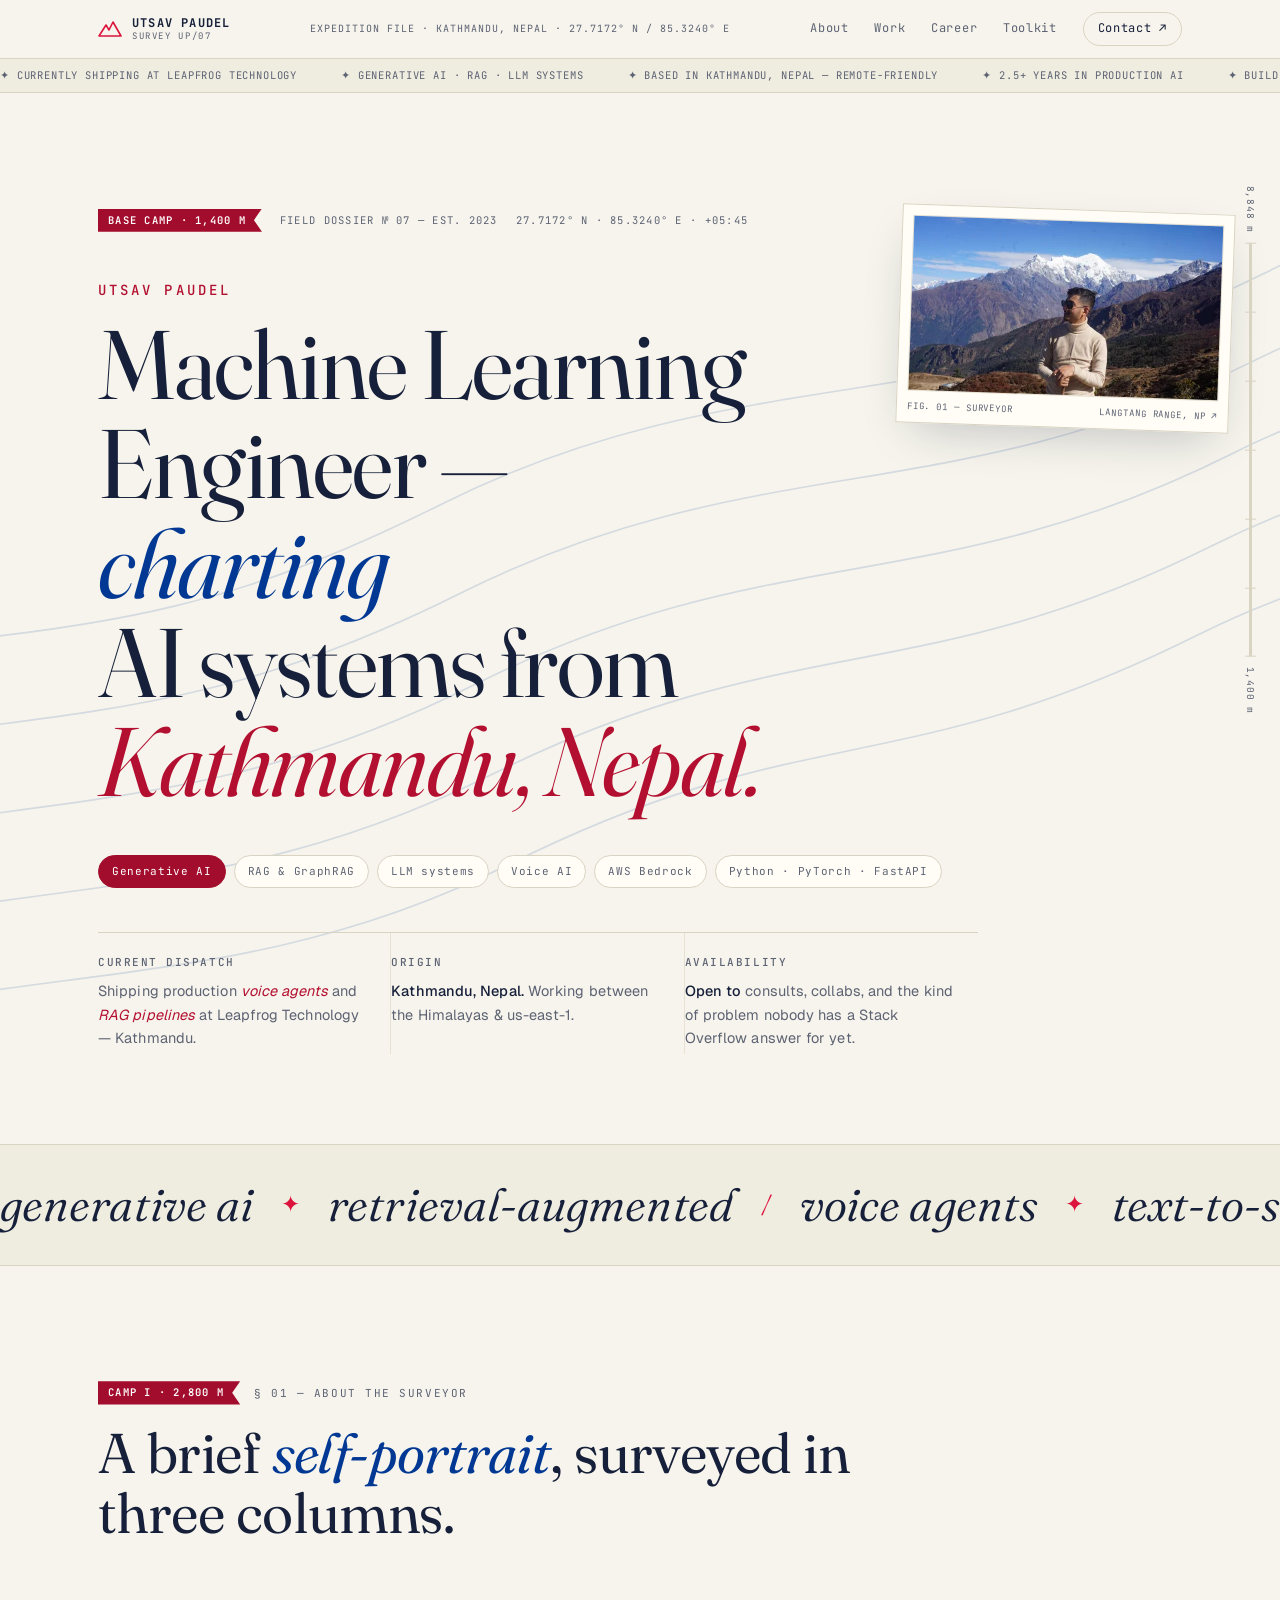
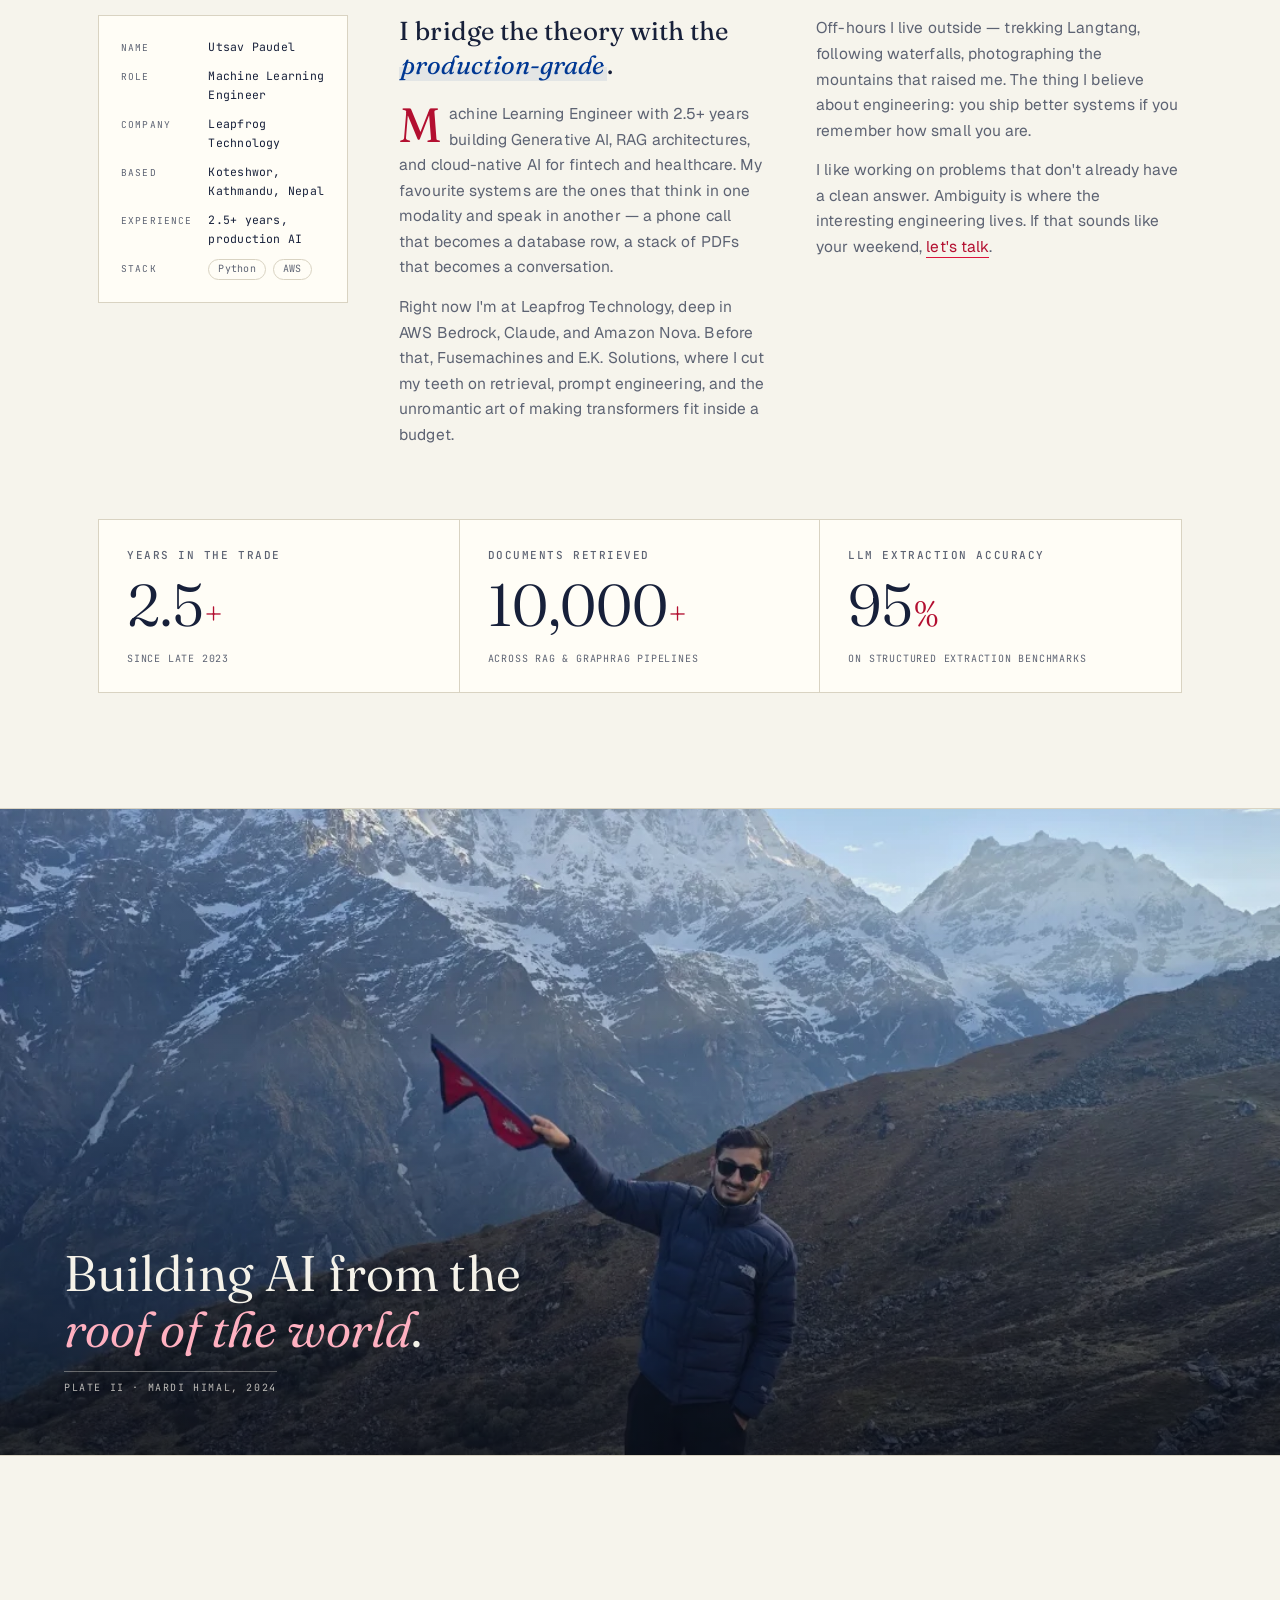
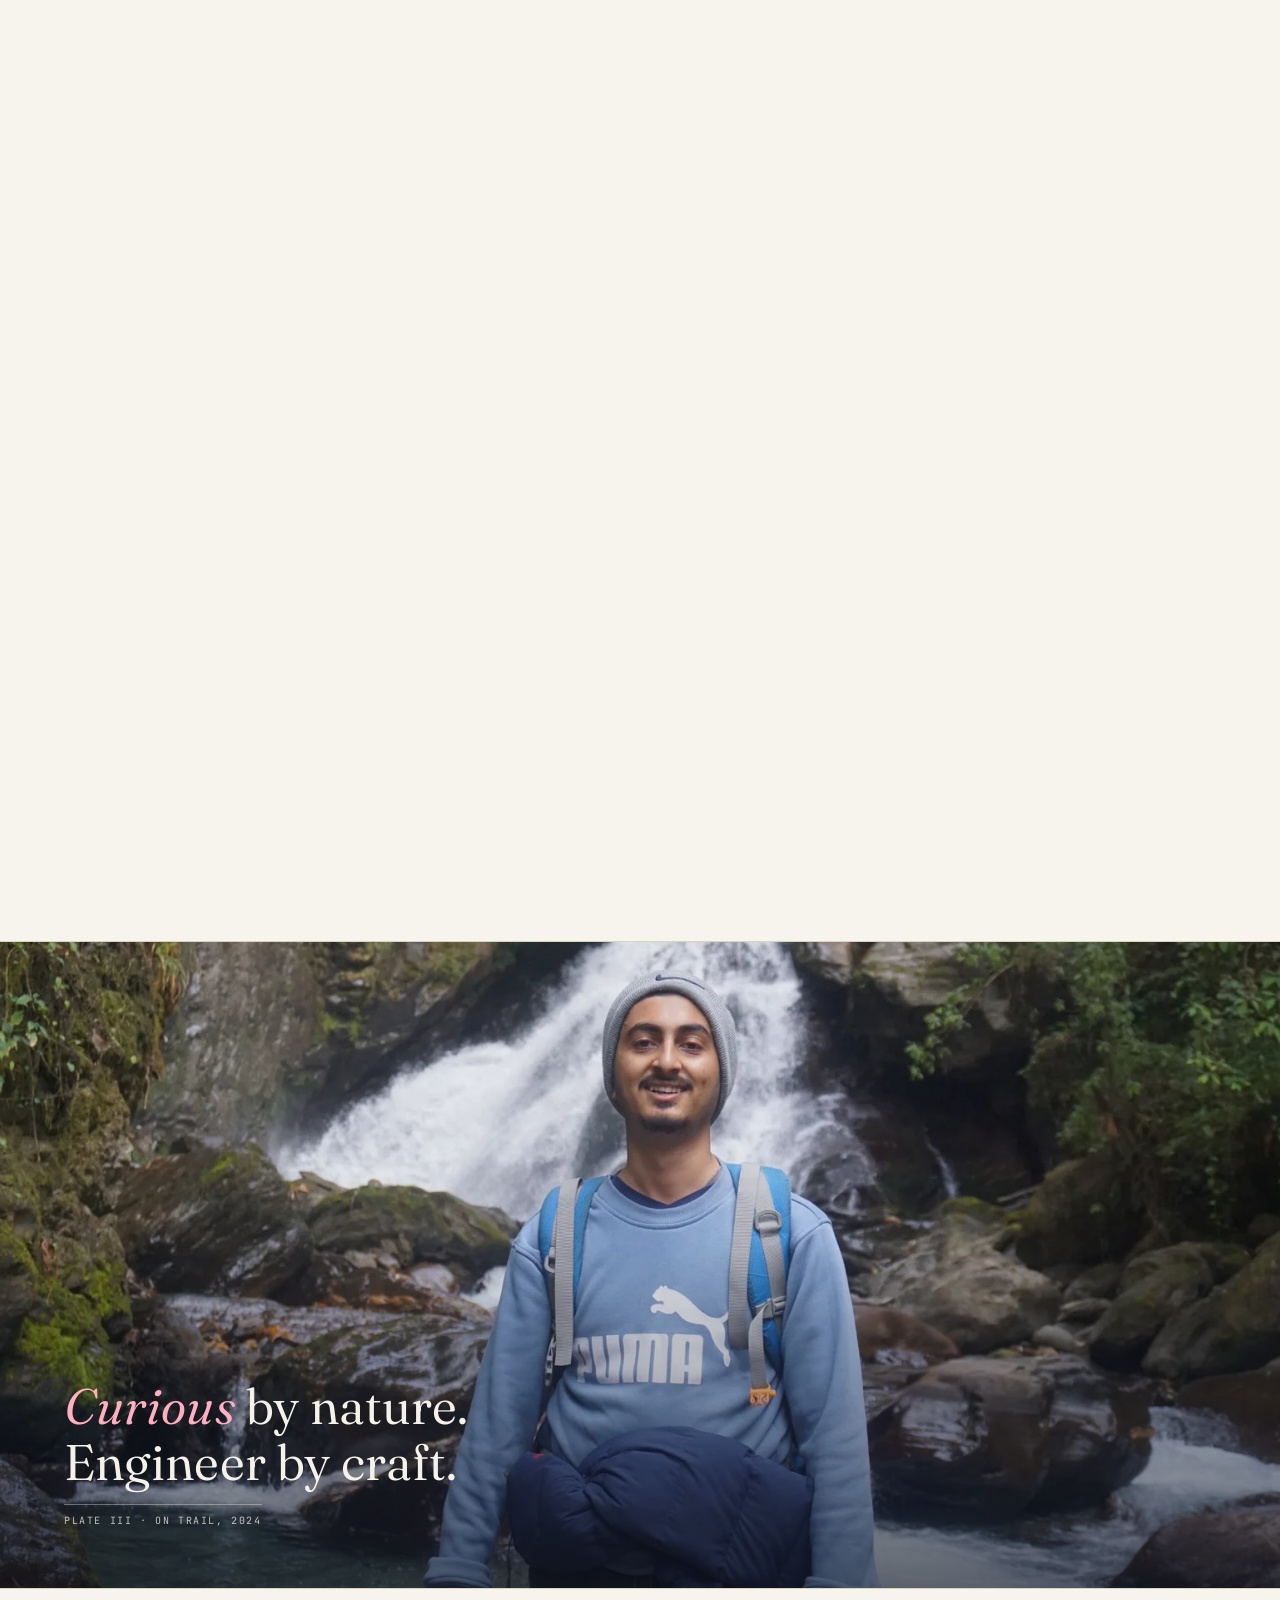
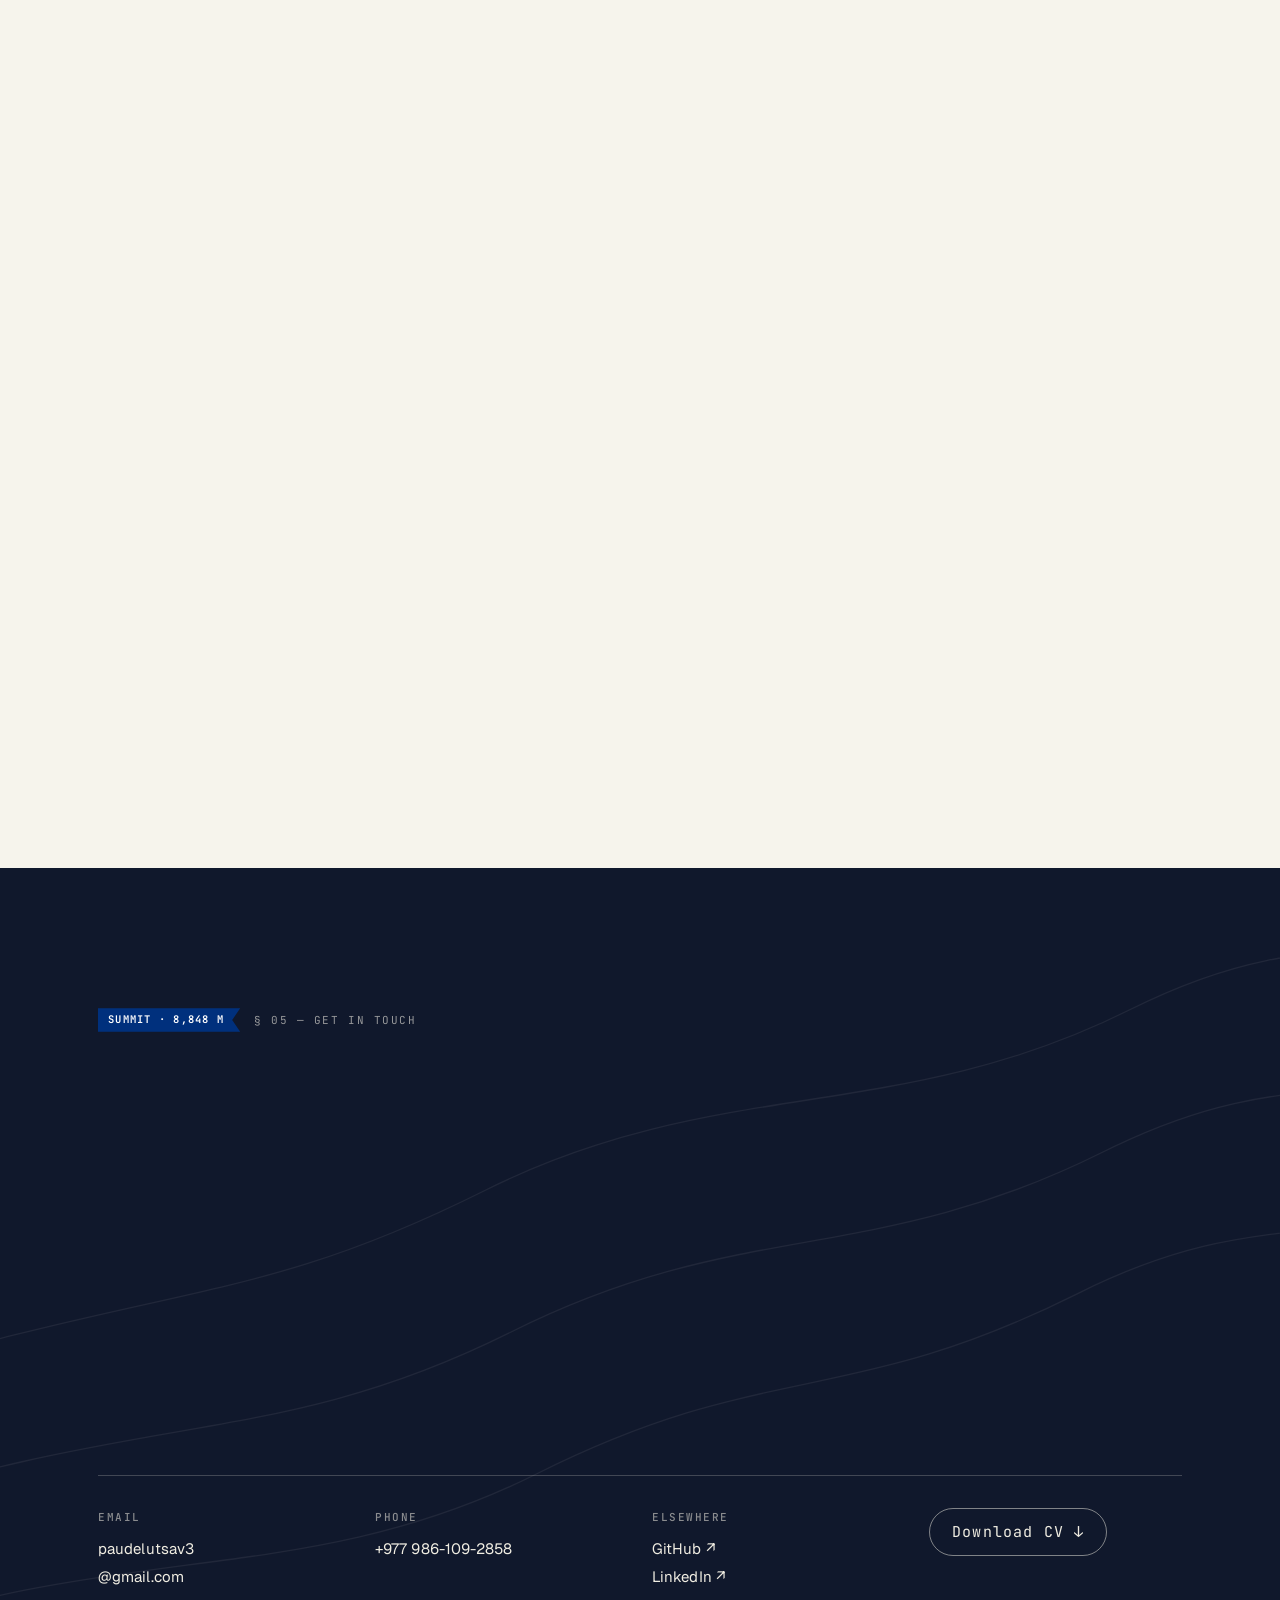
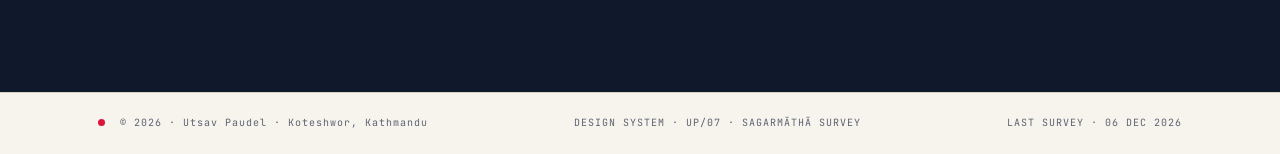
==== commit 76dcd31c: "Redesign: SAGARMĀTHĀ SURVEY — smooth animations, SEO, perf 99/100/100/100 - Rebuilt index.html + sty" ====
--- a/index.html
+++ b/index.html
@@ -1,21 +1,21 @@
 <!DOCTYPE html>
-<html lang="en" data-theme="light">
+<html lang="en">
 <head>
 <!--
-   ______                            __
-  / ____/___  ____ ___  ____  __  __/ /____  _____
- / /   / __ \/ __ `__ \/ __ \/ / / / __/ _ \/ ___/
-/ /___/ /_/ / / / / / / /_/ / /_/ / /_/  __/ /
-\____/\____/_/ /_/ /_/ .___/\__,_/\__/\___/_/
-                    /_/
-        Portfolio of Utsav Paudel
+   _____ ___   _________    ____  __  ______  ________  _____
+  / ___//   | / ____/   |  / __ \/  |/  /   |/_  __/ / / /   |
+  \__ \/ /| |/ / __/ /| | / /_/ / /|_/ / /| | / / / /_/ / /| |
+ ___/ / ___ / /_/ / ___ |/ _, _/ /  / / ___ |/ / / __  / ___ |
+/____/_/  |_\____/_/  |_/_/ |_/_/  /_/_/  |_/_/ /_/ /_/_/  |_|
+
+        SURVEY UP/07 · Portfolio of Utsav Paudel
         https://utsavpaudel.me
 -->
 <meta name="google-site-verification" content="ZEbJYnyFBVUU9wIYWU6xc_Uab5skkKEROT86mVtD4m0" />
 <meta charset="UTF-8">
 <meta name="viewport" content="width=device-width, initial-scale=1.0">
 <title>Utsav Paudel — Machine Learning Engineer | Generative AI, RAG & LLM Systems</title>
-<meta name="description" content="Utsav Paudel (Utsab / Utshab Paudel, Utsav Poudel) — Machine Learning Engineer with 2.5+ years building Generative AI, RAG pipelines, LLM systems, and Voice AI on AWS. Based in Kathmandu, Nepal.">
+<meta name="description" content="Utsav Paudel — Machine Learning Engineer in Kathmandu, Nepal (also Utsab / Utshab Paudel, Utsav Poudel). 2.5+ years building Generative AI, RAG pipelines, LLM systems, and Voice AI on AWS.">
 <meta name="keywords" content="Utsav Paudel, Utsab Paudel, Utshab Paudel, Utsav Poudel, Utsab Poudel, Utshab Poudel, Utsav Poudyal, Utsab Poudyal, Utshab Poudyal, ML Engineer Nepal, Machine Learning Engineer Kathmandu, RAG systems, Generative AI, LLM engineer, AWS AI, Voice AI">
 <link rel="canonical" href="https://utsavpaudel.me/">
 <link rel="icon" type="image/svg+xml" href="/favicon.svg">
@@ -46,7 +46,8 @@
 <meta name="geo.placename" content="Kathmandu">
 <meta name="geo.position" content="27.7172;85.3240">
 <meta name="ICBM" content="27.7172, 85.3240">
-<meta name="theme-color" content="#f4efe6">
+<meta name="theme-color" media="(prefers-color-scheme: light)" content="#f6f4ec">
+<meta name="theme-color" media="(prefers-color-scheme: dark)" content="#0d1322">
 
 <!-- JSON-LD Structured Data -->
 <script type="application/ld+json">
@@ -97,7 +98,7 @@
   "@context": "https://schema.org",
   "@type": "ProfilePage",
   "dateCreated": "2025-01-01T00:00:00+05:45",
-  "dateModified": "2026-04-18T00:00:00+05:45",
+  "dateModified": "2026-06-23T00:00:00+05:45",
   "mainEntity": {
     "@type": "Person",
     "name": "Utsav Paudel",
@@ -151,351 +152,330 @@
 <!-- Fonts -->
 <link rel="preconnect" href="https://fonts.googleapis.com">
 <link rel="preconnect" href="https://fonts.gstatic.com" crossorigin>
-<link href="https://fonts.googleapis.com/css2?family=Instrument+Serif:ital@0;1&family=Geist:wght@300;400;500;600&family=JetBrains+Mono:wght@300;400;500;600&display=swap" rel="stylesheet">
+<link rel="preload" as="image" imagesrcset="./assets/mountain-portrait-480.webp 480w, ./assets/mountain-portrait-800.webp 800w" imagesizes="(max-width: 900px) 82vw, 380px" fetchpriority="high">
+<link rel="preload" as="style" href="https://fonts.googleapis.com/css2?family=Fraunces:ital,opsz,wght@0,9..144,340..600;1,9..144,340..600&family=Geist:wght@400;500;600&family=JetBrains+Mono:wght@400;500;600&display=swap">
+<link href="https://fonts.googleapis.com/css2?family=Fraunces:ital,opsz,wght@0,9..144,340..600;1,9..144,340..600&family=Geist:wght@400;500;600&family=JetBrains+Mono:wght@400;500;600&display=swap" rel="stylesheet" media="print" onload="this.media='all'">
+<noscript><link href="https://fonts.googleapis.com/css2?family=Fraunces:ital,opsz,wght@0,9..144,340..600;1,9..144,340..600&family=Geist:wght@400;500;600&family=JetBrains+Mono:wght@400;500;600&display=swap" rel="stylesheet"></noscript>
 
 <link rel="stylesheet" href="./style.css">
+<script>document.documentElement.classList.add('js');</script>
 </head>
 <body>
 
-<!-- Scroll progress -->
-<div class="scroll-prog" id="scrollProg"></div>
-<div class="cursor" id="cursor" aria-hidden="true"></div>
-
-<!-- ============================================================
+<a class="skip" href="#work">Skip to selected work</a>
+
+<!-- ==========================================================
+     ALTITUDE GAUGE — fixed scroll instrument (1,400 m → 8,848 m)
+     ========================================================== -->
+<aside class="gauge" id="gauge" aria-hidden="true">
+  <span class="alt top">8,848&nbsp;m</span>
+  <div class="rail">
+    <div class="fill"></div>
+    <i></i><i></i><i></i><i></i><i></i><i></i><i></i>
+  </div>
+  <span class="alt bot">1,400&nbsp;m</span>
+</aside>
+
+<!-- ==========================================================
      MASTHEAD
-     ============================================================ -->
+     ========================================================== -->
 <header class="masthead">
-  <div class="masthead-row">
-    <div class="mast-mark">
-      <span class="dot"></span>
-      <span><b>UTSAV PAUDEL</b> &nbsp;/&nbsp; PORTFOLIO &nbsp;/&nbsp; VOL. VI</span>
+  <div class="mast-row">
+    <a class="mark" href="#base">
+      <svg class="peak" viewBox="0 0 24 16" aria-hidden="true"><path d="M1 15 L8 4 L11 9 L15 1 L23 15 Z" fill="none" stroke="currentColor" stroke-width="1.6" stroke-linejoin="round"/></svg>
+      <span><b>UTSAV&nbsp;PAUDEL</b><em>SURVEY&nbsp;UP/07</em></span>
+    </a>
+    <p class="mast-meta">EXPEDITION FILE · KATHMANDU, NEPAL · 27.7172° N / 85.3240° E</p>
+    <nav class="mast-nav" aria-label="Primary">
+      <a href="#about">About</a>
+      <a href="#work">Work</a>
+      <a href="#career">Career</a>
+      <a href="#toolkit">Toolkit</a>
+      <a class="summit-link" href="#contact">Contact&nbsp;↗</a>
+    </nav>
+  </div>
+</header>
+
+<!-- Dispatch strip -->
+<div class="strip" aria-hidden="true">
+  <div class="strip-track">
+    <span>✦ Currently shipping at Leapfrog Technology</span>
+    <span>✦ Generative AI · RAG · LLM systems</span>
+    <span>✦ Based in Kathmandu, Nepal — remote-friendly</span>
+    <span>✦ 2.5+ years in production AI</span>
+    <span>✦ Building voice agents &amp; text-to-SQL</span>
+    <span>✦ Open to consults, collaborations, and weird problems</span>
+    <span>✦ Currently shipping at Leapfrog Technology</span>
+    <span>✦ Generative AI · RAG · LLM systems</span>
+    <span>✦ Based in Kathmandu, Nepal — remote-friendly</span>
+    <span>✦ 2.5+ years in production AI</span>
+    <span>✦ Building voice agents &amp; text-to-SQL</span>
+    <span>✦ Open to consults, collaborations, and weird problems</span>
+  </div>
+</div>
+
+<main>
+
+<!-- ==========================================================
+     BASE CAMP — HERO
+     ========================================================== -->
+<section class="hero" id="base">
+  <svg class="contours" viewBox="0 0 1200 640" preserveAspectRatio="xMidYMid slice" aria-hidden="true">
+    <g fill="none" stroke="currentColor" stroke-width="1">
+      <path d="M-20,600 C200,520 340,560 520,470 C700,380 760,420 940,330 C1080,260 1140,300 1220,250"/>
+      <path d="M-20,540 C210,470 330,505 510,415 C690,325 770,365 950,275 C1090,205 1150,245 1220,200"/>
+      <path d="M-20,480 C220,420 320,450 500,360 C680,270 780,310 960,220 C1100,150 1160,190 1220,150"/>
+      <path d="M-20,420 C230,370 310,395 490,305 C670,215 790,255 970,165 C1110,95 1170,135 1220,100"/>
+      <path d="M-20,360 C240,320 300,340 480,250 C660,160 800,200 980,110 C1120,40 1180,80 1220,50"/>
+    </g>
+  </svg>
+
+  <div class="wrap">
+    <p class="stamp mono">
+      <span class="flag">BASE CAMP · 1,400 M</span>
+      <span>FIELD DOSSIER № 07 — EST. 2023</span>
+      <span>27.7172° N · 85.3240° E · +05:45</span>
+    </p>
+
+    <h1 class="hero-h">
+      <span class="kicker">Utsav Paudel</span>
+      <span class="line">Machine Learning</span>
+      <span class="line">Engineer — <em>charting</em></span>
+      <span class="line">AI systems from</span>
+      <span class="line"><em>Kathmandu, Nepal.</em></span>
+    </h1>
+
+    <ul class="tokens mono" aria-label="Specialties">
+      <li class="hot">Generative AI</li>
+      <li>RAG &amp; GraphRAG</li>
+      <li>LLM systems</li>
+      <li>Voice AI</li>
+      <li>AWS Bedrock</li>
+      <li>Python · PyTorch · FastAPI</li>
+    </ul>
+
+    <div class="hero-grid">
+      <div class="cell">
+        <span class="label mono">Current dispatch</span>
+        <p>Shipping production <em>voice agents</em> and <em>RAG pipelines</em> at Leapfrog Technology — Kathmandu.</p>
+      </div>
+      <div class="cell">
+        <span class="label mono">Origin</span>
+        <p><b>Kathmandu, Nepal.</b> Working between the Himalayas &amp; us-east-1.</p>
+      </div>
+      <div class="cell">
+        <span class="label mono">Availability</span>
+        <p><b>Open to</b> consults, collabs, and the kind of problem nobody has a Stack Overflow answer for yet.</p>
+      </div>
     </div>
-    <div class="mast-meta">
-      <span>ISSUE <em>№ 024</em></span>
-      <span>KATHMANDU · <em>+05:45</em></span>
-      <span id="clock">—:—:—</span>
-    </div>
-    <nav class="mast-nav">
-      <a href="#about" data-hover>About</a>
-      <a href="#work" data-hover>Work</a>
-      <a href="#career" data-hover>Career</a>
-      <a href="#toolkit" data-hover>Toolkit</a>
-      <a href="#contact" class="nav-contact" data-hover>Contact</a>
-      <span class="divider"></span>
-      <button id="themeBtn" class="theme-btn" aria-label="Toggle theme" data-hover>
-        <svg viewBox="0 0 24 24" fill="none" stroke="currentColor" stroke-width="2"><circle cx="12" cy="12" r="4"/><path d="M12 2v2M12 20v2M4.93 4.93l1.41 1.41M17.66 17.66l1.41 1.41M2 12h2M20 12h2M4.93 19.07l1.41-1.41M17.66 6.34l1.41-1.41"/></svg>
-      </button>
-    </nav>
-  </div>
-</header>
-
-<!-- Ticker -->
-<div class="ticker">
-  <div class="ticker-track">
-    <span><span class="star">✦</span> Currently shipping at Leapfrog Technology</span>
-    <span><span class="star">✦</span> Generative AI · RAG · LLM systems</span>
-    <span><span class="star">✦</span> Based in Kathmandu, Nepal — remote-friendly</span>
-    <span><span class="star">✦</span> 2.5+ years in production AI</span>
-    <span><span class="star">✦</span> Building voice agents &amp; text-to-SQL</span>
-    <span><span class="star">✦</span> Open to consults, collaborations, and weird problems</span>
-    <!-- duplicate for seamless loop -->
-    <span><span class="star">✦</span> Currently shipping at Leapfrog Technology</span>
-    <span><span class="star">✦</span> Generative AI · RAG · LLM systems</span>
-    <span><span class="star">✦</span> Based in Kathmandu, Nepal — remote-friendly</span>
-    <span><span class="star">✦</span> 2.5+ years in production AI</span>
-    <span><span class="star">✦</span> Building voice agents &amp; text-to-SQL</span>
-    <span><span class="star">✦</span> Open to consults, collaborations, and weird problems</span>
-  </div>
-</div>
-
-<!-- ============================================================
-     HERO
-     ============================================================ -->
-<section class="hero" id="hero">
-  <div class="wrap">
-    <div class="hero-stamp">
-      <span class="volume">The Utsav Paudel Quarterly</span>
-      <span>Est. 2023 · Dispatched from 27.7172° N, 85.3240° E</span>
-    </div>
-
-    <h1 class="hero-headline">
-      <div class="line"><span>Utsav builds</span></div>
-      <div class="line"><span>machines that</span></div>
-      <div class="line"><span><span class="swap">think,</span> speak,</span></div>
-      <div class="line"><span>&amp; <em>reason</em>.</span></div>
-    </h1>
-
-    <div class="hero-tokens">
-      <span class="tok hot">Machine Learning Engineer</span>
-      <span class="tok">Generative AI</span>
-      <span class="tok">RAG &amp; GraphRAG</span>
-      <span class="tok">LLM systems</span>
-      <span class="tok">Voice AI</span>
-      <span class="tok">AWS Bedrock</span>
-      <span class="tok">Python · PyTorch · FastAPI</span>
-    </div>
-
-    <div class="hero-strip">
-      <div class="cell">
-        <span class="label">Current dispatch</span>
-        <p class="now">Shipping production <em>voice agents</em> and <em>RAG pipelines</em> at Leapfrog Technology — Kathmandu.</p>
-      </div>
-      <div class="cell">
-        <span class="label">Origin</span>
-        <p class="bullet"><b>Kathmandu, Nepal</b><br>Working between the Himalayas &amp; us-east-1.</p>
-      </div>
-      <div class="cell">
-        <span class="label">Availability</span>
-        <p class="bullet"><b>Open to</b> consults, collabs, and the kind of problem that nobody has a Stack Overflow answer for yet.</p>
-      </div>
-    </div>
-  </div>
-
-  <!-- Portrait floater -->
-  <figure class="hero-portrait-card">
-    <img src="./assets/mountain-portrait.jpg" alt="Utsav Paudel, Langtang range in the background" width="240" height="240" loading="eager">
-    <figcaption class="cap">
-      <span>Fig. 01</span>
-      <span><em>↗</em> Langtang, NP</span>
-    </figcaption>
+  </div>
+
+  <figure class="hero-photo">
+    <picture>
+      <source type="image/webp" srcset="./assets/mountain-portrait-480.webp 480w, ./assets/mountain-portrait-800.webp 800w" sizes="(max-width: 900px) 82vw, 380px">
+      <img src="./assets/mountain-portrait-1200.jpg" alt="Utsav Paudel, Machine Learning Engineer from Nepal, with the Langtang mountain range behind him" width="1200" height="675" loading="eager" fetchpriority="high" decoding="async">
+    </picture>
+    <figcaption class="mono"><span>FIG. 01 — SURVEYOR</span><span>LANGTANG RANGE, NP ↗</span></figcaption>
   </figure>
 </section>
 
 <!-- Marquee -->
-<div class="mega-marquee" aria-hidden="true">
+<div class="marquee" aria-hidden="true">
   <div class="track">
-    <span>generative ai</span><span class="sep">✦</span>
-    <span>retrieval-augmented</span><span class="sep">/</span>
-    <span>voice agents</span><span class="sep">✦</span>
-    <span>text-to-sql</span><span class="sep">/</span>
-    <span>graphrag</span><span class="sep">✦</span>
-    <span>generative ai</span><span class="sep">✦</span>
-    <span>retrieval-augmented</span><span class="sep">/</span>
-    <span>voice agents</span><span class="sep">✦</span>
-    <span>text-to-sql</span><span class="sep">/</span>
-    <span>graphrag</span><span class="sep">✦</span>
+    <span>generative ai</span><i>✦</i>
+    <span>retrieval-augmented</span><i>/</i>
+    <span>voice agents</span><i>✦</i>
+    <span>text-to-sql</span><i>/</i>
+    <span>graphrag</span><i>✦</i>
+    <span>generative ai</span><i>✦</i>
+    <span>retrieval-augmented</span><i>/</i>
+    <span>voice agents</span><i>✦</i>
+    <span>text-to-sql</span><i>/</i>
+    <span>graphrag</span><i>✦</i>
   </div>
 </div>
 
-<!-- ============================================================
-     ABOUT
-     ============================================================ -->
+<!-- ==========================================================
+     CAMP I — ABOUT
+     ========================================================== -->
 <section class="sec" id="about">
   <div class="wrap">
     <header class="sec-head">
-      <span class="label reveal">§ 01 &nbsp;·&nbsp; About</span>
-      <h2 class="reveal delay-1">A brief <em>self-portrait</em>, in three columns.</h2>
+      <p class="camp mono reveal"><span class="flag">CAMP I · 2,800 M</span><span>§ 01 — ABOUT THE SURVEYOR</span></p>
+      <h2 class="reveal d1">A brief <em>self-portrait</em>, surveyed in three columns.</h2>
     </header>
 
     <div class="about-body">
-      <aside class="sidecol">
-        <dl class="about-factsheet reveal">
-          <dt>Name</dt>
-          <dd>Utsav Paudel</dd>
-          <dt>Role</dt>
-          <dd>Machine Learning Engineer</dd>
-          <dt>Company</dt>
-          <dd>Leapfrog Technology</dd>
-          <dt>Based</dt>
-          <dd>Koteshwor, Kathmandu</dd>
-          <dt>Experience</dt>
-          <dd>2.5+ years, production AI</dd>
-          <dt>Stack</dt>
-          <dd class="pair">
-            <span class="pill">Python</span><span class="pill">AWS</span>
-          </dd>
-        </dl>
-      </aside>
-
-      <div class="col-a reveal delay-1">
-        <p class="lead">I bridge the theory with the <span class="marker">production-grade</span>.</p>
+      <dl class="factsheet mono reveal">
+        <dt>Name</dt><dd>Utsav Paudel</dd>
+        <dt>Role</dt><dd>Machine Learning Engineer</dd>
+        <dt>Company</dt><dd>Leapfrog Technology</dd>
+        <dt>Based</dt><dd>Koteshwor, Kathmandu, Nepal</dd>
+        <dt>Experience</dt><dd>2.5+ years, production AI</dd>
+        <dt>Stack</dt><dd><span class="pill">Python</span> <span class="pill">AWS</span></dd>
+      </dl>
+
+      <div class="col reveal d1">
+        <p class="lead">I bridge the theory with the <mark>production-grade</mark>.</p>
         <p><span class="dropcap">M</span>achine Learning Engineer with 2.5+ years building Generative AI, RAG architectures, and cloud-native AI for fintech and healthcare. My favourite systems are the ones that think in one modality and speak in another — a phone call that becomes a database row, a stack of PDFs that becomes a conversation.</p>
         <p>Right now I'm at Leapfrog Technology, deep in AWS Bedrock, Claude, and Amazon Nova. Before that, Fusemachines and E.K. Solutions, where I cut my teeth on retrieval, prompt engineering, and the unromantic art of making transformers fit inside a budget.</p>
       </div>
 
-      <div class="col-b reveal delay-2">
+      <div class="col reveal d2">
         <p>Off-hours I live outside — trekking Langtang, following waterfalls, photographing the mountains that raised me. The thing I believe about engineering: you ship better systems if you remember how small you are.</p>
-        <p>I like working on problems that don't already have a clean answer. Ambiguity is where the interesting engineering lives. If that sounds like your weekend, <a href="#contact" style="border-bottom:1px solid var(--hot); color:var(--hot-ink)">let's talk</a>.</p>
+        <p>I like working on problems that don't already have a clean answer. Ambiguity is where the interesting engineering lives. If that sounds like your weekend, <a class="inline-link" href="#contact">let's talk</a>.</p>
       </div>
     </div>
 
-    <!-- Counters -->
-    <div class="counters reveal delay-3">
+    <div class="counters reveal d3">
       <div class="cell">
-        <span class="label">Years in the trade</span>
-        <div class="big"><em>2.5</em>+</div>
-        <div class="sub">Since late 2023</div>
+        <span class="label mono">Years in the trade</span>
+        <p class="big">2.5<em>+</em></p>
+        <span class="sub mono">Since late 2023</span>
       </div>
       <div class="cell">
-        <span class="label">Documents retrieved</span>
-        <div class="big">10<em>,</em>000<span style="font-size:0.5em">+</span></div>
-        <div class="sub">Across RAG &amp; GraphRAG pipelines</div>
+        <span class="label mono">Documents retrieved</span>
+        <p class="big">10,000<em>+</em></p>
+        <span class="sub mono">Across RAG &amp; GraphRAG pipelines</span>
       </div>
       <div class="cell">
-        <span class="label">LLM extraction accuracy</span>
-        <div class="big">95<em>%</em></div>
-        <div class="sub">On structured extraction benchmarks</div>
+        <span class="label mono">LLM extraction accuracy</span>
+        <p class="big">95<em>%</em></p>
+        <span class="sub mono">On structured extraction benchmarks</span>
       </div>
     </div>
   </div>
 </section>
 
-<!-- ============================================================
-     PHOTO PANEL — Nepal flag
-     ============================================================ -->
-<section class="photo-panel">
-  <img src="./assets/nepal-flag.jpg" alt="Utsav holding the Nepal flag at a mountain summit" loading="lazy" data-parallax>
-  <div class="overlay"></div>
-  <div class="quote">
+<!-- PLATE II — Nepal flag -->
+<figure class="plate">
+  <picture>
+    <source type="image/webp" srcset="./assets/nepal-flag-480.webp 480w, ./assets/nepal-flag-800.webp 800w, ./assets/nepal-flag-1200.webp 1080w" sizes="100vw">
+    <img src="./assets/nepal-flag-1200.jpg" alt="Utsav Paudel holding the flag of Nepal at a Himalayan summit" width="1080" height="1440" loading="lazy" decoding="async">
+  </picture>
+  <figcaption>
     <p class="q">Building AI from the <em>roof of the world</em>.</p>
-    <div class="meta">
-      <b>Mardi Himal, 2024</b>
-      Plate II · fig. 01
-    </div>
-  </div>
-</section>
-
-<!-- ============================================================
-     WORK — case studies
-     ============================================================ -->
-<section class="sec" id="work" style="padding:0;">
-  <div class="wrap" style="padding-top:96px; padding-bottom:64px;">
+    <span class="meta mono">PLATE II · MARDI HIMAL, 2024</span>
+  </figcaption>
+</figure>
+
+<!-- ==========================================================
+     SURVEY PLATES — WORK
+     ========================================================== -->
+<section class="sec" id="work">
+  <div class="wrap">
     <header class="sec-head">
-      <span class="label reveal">§ 02 &nbsp;·&nbsp; Selected work</span>
-      <h2 class="reveal delay-1">Four systems, <em>shipped.</em></h2>
+      <p class="camp mono reveal"><span class="flag">CAMP II · 4,200 M</span><span>§ 02 — SURVEY PLATES I–IV</span></p>
+      <h2 class="reveal d1">Four machine learning systems, <em>shipped to production.</em></h2>
     </header>
   </div>
 
-  <div class="projects-stack">
-
-    <!-- 01 Visa Analytics -->
-    <article class="project-case">
-      <div class="left">
-        <div class="num"><span>Case 01 — Fintech / Visa</span><b>AWS · Bedrock</b></div>
+  <div class="cases">
+
+    <!-- PLATE I — Visa Analytics -->
+    <article class="case reveal">
+      <div class="case-info">
+        <p class="num mono"><span>PLATE I — FINTECH / VISA</span><b>AWS · BEDROCK</b></p>
         <h3>Visa Analytics Chatbot.</h3>
         <p class="blurb">A four-stage RAG pipeline on AWS Bedrock + Claude Haiku 4.5, with an <b>ID-mapping citation strategy</b> so every answer points to the exact paragraph in the source document. No more hallucinated references.</p>
-        <dl class="meta">
+        <dl class="meta mono">
           <div><dt>Role</dt><dd>Lead ML Engineer</dd></div>
           <div><dt>Year</dt><dd>2025 · Leapfrog</dd></div>
           <div><dt>Stack</dt><dd>Bedrock, Claude, Python</dd></div>
           <div><dt>Impact</dt><dd>Deployed to prod</dd></div>
         </dl>
-        <div class="stack">
-          <span>AWS Bedrock</span><span>Claude Haiku 4.5</span><span>RAG</span><span>Python</span><span>FastAPI</span>
-        </div>
-      </div>
-      <div class="right">
-        <div class="proj-viz viz-rag">
-          <span class="mono-cap">pipeline.schema</span>
-          <span class="mono-cap-r">4-stage</span>
-          <div class="stages">
-            <div><span class="s-num">01</span><span class="s-name">retrieve</span><span class="s-note">hybrid · bm25+dense</span></div>
-            <div class="active"><span class="s-num">02</span><span class="s-name">re-rank</span><span class="s-note">cross-encoder · top-k</span></div>
-            <div><span class="s-num">03</span><span class="s-name">cite-map</span><span class="s-note">id → span</span></div>
-            <div><span class="s-num">04</span><span class="s-name">answer</span><span class="s-note">claude haiku 4.5</span></div>
+        <ul class="chips mono"><li>AWS Bedrock</li><li>Claude Haiku 4.5</li><li>RAG</li><li>Python</li><li>FastAPI</li></ul>
+      </div>
+      <div class="case-viz">
+        <div class="viz">
+          <p class="viz-cap mono"><span>pipeline.schema</span><span>4-stage</span></p>
+          <div class="stages mono">
+            <div><b>01</b><span>retrieve</span><em>hybrid · bm25+dense</em></div>
+            <div class="active"><b>02</b><span>re-rank</span><em>cross-encoder · top-k</em></div>
+            <div><b>03</b><span>cite-map</span><em>id → span</em></div>
+            <div><b>04</b><span>answer</span><em>claude haiku 4.5</em></div>
           </div>
         </div>
       </div>
     </article>
 
-    <!-- 02 GoLend -->
-    <article class="project-case flip">
-      <div class="left">
-        <div class="num"><span>Case 02 — Fintech / Lending</span><b>Nova Pro · pgvector</b></div>
+    <!-- PLATE II — GoLend -->
+    <article class="case flip reveal">
+      <div class="case-info">
+        <p class="num mono"><span>PLATE II — FINTECH / LENDING</span><b>NOVA PRO · PGVECTOR</b></p>
         <h3>GoLend AI Assistant.</h3>
         <p class="blurb">A Text-to-SQL assistant powered by Amazon Nova Pro with <b>BM25 + pgvector hybrid search</b>, IVFFlat / HNSW indexing, MMR re-ranking, and AWS Guardrails — so loan officers can ask "which applicants missed their third installment?" and get a correct query back, every time.</p>
-        <dl class="meta">
+        <dl class="meta mono">
           <div><dt>Role</dt><dd>ML Engineer</dd></div>
           <div><dt>Year</dt><dd>2025 · Leapfrog</dd></div>
           <div><dt>Stack</dt><dd>Nova Pro, Postgres, Python</dd></div>
           <div><dt>Impact</dt><dd>50% faster queries</dd></div>
         </dl>
-        <div class="stack">
-          <span>Nova Pro</span><span>pgvector</span><span>BM25</span><span>HNSW</span><span>PostgreSQL</span>
-        </div>
-      </div>
-      <div class="right">
-        <div class="proj-viz viz-sql">
-          <span class="mono-cap">nl → sql · preview</span>
-          <span class="mono-cap-r">accepted</span>
-          <pre><span class="c">-- "which applicants missed their third installment?"</span>
+        <ul class="chips mono"><li>Nova Pro</li><li>pgvector</li><li>BM25</li><li>HNSW</li><li>PostgreSQL</li></ul>
+      </div>
+      <div class="case-viz">
+        <div class="viz">
+          <p class="viz-cap mono"><span>nl → sql · preview</span><span>accepted</span></p>
+          <pre class="mono"><span class="c">-- "which applicants missed their third installment?"</span>
 <span class="k">SELECT</span> a.id, a.name, a.email
 <span class="k">FROM</span>   applicants a
 <span class="k">JOIN</span>   installments i <span class="k">ON</span> i.applicant_id = a.id
 <span class="k">WHERE</span>  i.sequence = <span class="s">3</span>
   <span class="k">AND</span>  i.paid_at <span class="k">IS NULL</span>
-  <span class="k">AND</span>  i.due_at &lt; <span class="nl">now()</span>
+  <span class="k">AND</span>  i.due_at &lt; <span class="s">now()</span>
 <span class="k">ORDER BY</span> i.due_at <span class="k">DESC</span>
 <span class="k">LIMIT</span> <span class="s">50</span>;</pre>
         </div>
       </div>
     </article>
 
-    <!-- 03 Voice AI -->
-    <article class="project-case">
-      <div class="left">
-        <div class="num"><span>Case 03 — Healthcare / Voice</span><b>Nova Sonic · Twilio</b></div>
+    <!-- PLATE III — Voice AI -->
+    <article class="case reveal">
+      <div class="case-info">
+        <p class="num mono"><span>PLATE III — HEALTHCARE / VOICE</span><b>NOVA SONIC · TWILIO</b></p>
         <h3>Voice AI for patient engagement.</h3>
         <p class="blurb">A real-time IVR agent that picks up the phone, confirms insurance, and schedules follow-ups — built on Amazon Nova Sonic + Twilio, with a Textract → Nova Pro → OpenEMR pipeline behind it. <b>60% reduction in scheduling overhead.</b></p>
-        <dl class="meta">
+        <dl class="meta mono">
           <div><dt>Role</dt><dd>ML Engineer</dd></div>
           <div><dt>Year</dt><dd>2025 · Leapfrog</dd></div>
           <div><dt>Stack</dt><dd>Nova Sonic, Twilio, Lambda</dd></div>
           <div><dt>Impact</dt><dd>60% less overhead</dd></div>
         </dl>
-        <div class="stack">
-          <span>Nova Sonic</span><span>Twilio</span><span>Textract</span><span>OpenEMR</span><span>AWS Lambda</span>
+        <ul class="chips mono"><li>Nova Sonic</li><li>Twilio</li><li>Textract</li><li>OpenEMR</li><li>AWS Lambda</li></ul>
+      </div>
+      <div class="case-viz">
+        <div class="viz">
+          <p class="viz-cap mono"><span>call · transcript · 00:23</span><span>live</span></p>
+          <div class="transcript">
+            <p><b class="mono">caller</b><span>Hi, I need to move my follow-up, my daughter's sick.</span></p>
+            <p class="agent"><b class="mono">agent</b><span>Of course. Dr. Mehta has openings Thursday at 10 or Friday at 2 — which works?</span></p>
+            <p><b class="mono">caller</b><span>Friday at 2, please.</span></p>
+            <p class="agent"><b class="mono">agent</b><span>Booked. I'll text the confirmation to the number on file.</span></p>
+          </div>
+          <div class="wave" aria-hidden="true"><span></span><span></span><span></span><span></span><span></span><span></span><span></span><span></span></div>
         </div>
       </div>
-      <div class="right">
-        <div class="proj-viz viz-voice">
-          <span class="mono-cap">call · transcript · 00:23</span>
-          <span class="mono-cap-r">live</span>
-          <div class="transcript-line">
-            <span class="who">caller</span>
-            <span>Hi, I need to move my follow-up, my daughter's sick.</span>
-          </div>
-          <div class="transcript-line agent">
-            <span class="who">agent</span>
-            <span>Of course. Dr. Mehta has openings Thursday at 10 or Friday at 2 — which works?</span>
-          </div>
-          <div class="transcript-line">
-            <span class="who">caller</span>
-            <span>Friday at 2, please.</span>
-          </div>
-          <div class="transcript-line agent">
-            <span class="who">agent</span>
-            <span>Booked. I'll text the confirmation to the number on file.</span>
-          </div>
-          <div class="wave" aria-hidden="true">
-            <span></span><span></span><span></span><span></span><span></span><span></span><span></span><span></span>
-          </div>
-        </div>
-      </div>
     </article>
 
-    <!-- 04 LenderIQ / GraphRAG -->
-    <article class="project-case flip">
-      <div class="left">
-        <div class="num"><span>Case 04 — Fintech / Analytics</span><b>Neo4j · GraphRAG</b></div>
+    <!-- PLATE IV — LenderIQ / GraphRAG -->
+    <article class="case flip reveal">
+      <div class="case-info">
+        <p class="num mono"><span>PLATE IV — FINTECH / ANALYTICS</span><b>NEO4J · GRAPHRAG</b></p>
         <h3>Lender IQ · GraphRAG.</h3>
         <p class="blurb">A knowledge-graph-backed retrieval system over <b>10,000+ financial documents</b>. Entities and relationships extracted with LLMs, stored in Neo4j, and queried with GraphRAG to answer questions traditional RAG can't — "which guarantors are co-signing loans across three or more portfolios?"</p>
-        <dl class="meta">
+        <dl class="meta mono">
           <div><dt>Role</dt><dd>ML Engineer</dd></div>
           <div><dt>Year</dt><dd>2024 · Fusemachines</dd></div>
           <div><dt>Stack</dt><dd>Neo4j, LangChain, Python</dd></div>
           <div><dt>Impact</dt><dd>40% accuracy lift</dd></div>
         </dl>
-        <div class="stack">
-          <span>Neo4j</span><span>GraphRAG</span><span>LangChain</span><span>FastAPI</span><span>GPT</span>
-        </div>
-      </div>
-      <div class="right">
-        <div class="proj-viz viz-graph">
-          <span class="mono-cap">knowledge-graph · subset</span>
-          <span class="mono-cap-r">neo4j</span>
-          <svg viewBox="0 0 500 360" xmlns="http://www.w3.org/2000/svg" aria-hidden="true">
-            <g stroke="currentColor" stroke-opacity="0.35" fill="none" stroke-width="1">
+        <ul class="chips mono"><li>Neo4j</li><li>GraphRAG</li><li>LangChain</li><li>FastAPI</li><li>GPT</li></ul>
+      </div>
+      <div class="case-viz">
+        <div class="viz">
+          <p class="viz-cap mono"><span>knowledge-graph · subset</span><span>neo4j</span></p>
+          <svg class="graph" viewBox="0 0 500 360" xmlns="http://www.w3.org/2000/svg" aria-hidden="true">
+            <g class="edges" fill="none" stroke-width="1">
               <line x1="250" y1="180" x2="110" y2="90"/>
               <line x1="250" y1="180" x2="390" y2="90"/>
               <line x1="250" y1="180" x2="90" y2="230"/>
@@ -507,7 +487,7 @@
               <line x1="200" y1="320" x2="320" y2="320"/>
               <line x1="110" y1="90"  x2="200" y2="320"/>
             </g>
-            <g font-family="JetBrains Mono, monospace" font-size="9" fill="currentColor" fill-opacity="0.55">
+            <g class="rels" font-family="JetBrains Mono, monospace" font-size="9">
               <text x="175" y="130">GUARANTEES</text>
               <text x="315" y="130">LENDS_TO</text>
               <text x="150" y="215">CO_SIGNS</text>
@@ -516,13 +496,13 @@
               <text x="285" y="260">SERVICES</text>
             </g>
             <g font-family="JetBrains Mono, monospace" font-size="10" text-anchor="middle">
-              <g><circle cx="250" cy="180" r="34" fill="#e94a2f"/><text x="250" y="184" fill="#f4efe6">Lender A</text></g>
-              <g><circle cx="110" cy="90" r="22" fill="#141413"/><text x="110" y="94" fill="#f4efe6">Applicant</text></g>
-              <g><circle cx="390" cy="90" r="22" fill="#141413"/><text x="390" y="94" fill="#f4efe6">Portfolio</text></g>
-              <g><circle cx="90" cy="230" r="22" fill="#141413"/><text x="90" y="234" fill="#f4efe6">Guarantor</text></g>
-              <g><circle cx="420" cy="250" r="22" fill="#141413"/><text x="420" y="254" fill="#f4efe6">Installment</text></g>
-              <g><circle cx="200" cy="320" r="22" fill="#141413"/><text x="200" y="324" fill="#f4efe6">Document</text></g>
-              <g><circle cx="320" cy="320" r="22" fill="#141413"/><text x="320" y="324" fill="#f4efe6">Branch</text></g>
+              <g class="node hot"><circle cx="250" cy="180" r="34"/><text x="250" y="184">Lender A</text></g>
+              <g class="node"><circle cx="110" cy="90" r="22"/><text x="110" y="94">Applicant</text></g>
+              <g class="node"><circle cx="390" cy="90" r="22"/><text x="390" y="94">Portfolio</text></g>
+              <g class="node"><circle cx="90" cy="230" r="22"/><text x="90" y="234">Guarantor</text></g>
+              <g class="node"><circle cx="420" cy="250" r="22"/><text x="420" y="254">Installment</text></g>
+              <g class="node"><circle cx="200" cy="320" r="22"/><text x="200" y="324">Document</text></g>
+              <g class="node"><circle cx="320" cy="320" r="22"/><text x="320" y="324">Branch</text></g>
             </g>
           </svg>
         </div>
@@ -532,220 +512,180 @@
   </div>
 </section>
 
-<!-- ============================================================
-     CAREER LEDGER
-     ============================================================ -->
+<!-- ==========================================================
+     ASCENT LOG — CAREER
+     ========================================================== -->
 <section class="sec" id="career">
   <div class="wrap">
     <header class="sec-head">
-      <span class="label reveal">§ 03 &nbsp;·&nbsp; Career</span>
-      <h2 class="reveal delay-1">The ledger, <em>in reverse</em> chronology.</h2>
+      <p class="camp mono reveal"><span class="flag">CAMP III · 6,400 M</span><span>§ 03 — ASCENT LOG</span></p>
+      <h2 class="reveal d1">The route, <em>in reverse</em> chronology.</h2>
     </header>
 
-    <div class="ledger">
-      <div class="ledger-row current reveal">
-        <div class="year"><b>May 2025</b><br>Present</div>
-        <div>
-          <div class="role">Machine Learning Engineer<span class="company">Leapfrog Technology Pvt. Ltd.</span></div>
+    <div class="route">
+      <div class="camp-entry current reveal">
+        <p class="when mono"><b>MAY 2025</b><span>PRESENT</span></p>
+        <div class="what">
+          <h3>Machine Learning Engineer <span class="co">Leapfrog Technology Pvt. Ltd. — Kathmandu, Nepal</span></h3>
+          <ul class="bullets">
+            <li>Visa Analytics Chatbot on AWS Bedrock + Claude Haiku 4.5 — <b>4-stage RAG</b>, ID-mapping citations.</li>
+            <li>GoLend AI: Text-to-SQL on Amazon Nova Pro + PostgreSQL pgvector.</li>
+            <li>Voice AI agent on Nova Sonic + Twilio — <b>60% less scheduling overhead</b>.</li>
+            <li>Automated patient-referral pipeline, Textract → Nova Pro → OpenEMR.</li>
+          </ul>
+          <ul class="chips mono"><li>Bedrock</li><li>Nova Pro</li><li>Nova Sonic</li><li>Twilio</li><li>Lambda</li></ul>
         </div>
-        <ul class="bullets">
-          <li>Visa Analytics Chatbot on AWS Bedrock + Claude Haiku 4.5 — <b>4-stage RAG</b>, ID-mapping citations.</li>
-          <li>GoLend AI: Text-to-SQL on Amazon Nova Pro + PostgreSQL pgvector.</li>
-          <li>Voice AI agent on Nova Sonic + Twilio — <b>60% less scheduling overhead</b>.</li>
-          <li>Automated patient-referral pipeline, Textract → Nova Pro → OpenEMR.</li>
-        </ul>
-        <div class="stack">
-          <span>Bedrock</span><span>Nova Pro</span><span>Nova Sonic</span><span>Twilio</span><span>Lambda</span>
+      </div>
+
+      <div class="camp-entry reveal">
+        <p class="when mono"><b>SEP 2024</b><span>MAY 2025</span></p>
+        <div class="what">
+          <h3>Associate ML Engineer <span class="co">Fusemachines Pvt. Ltd.</span></h3>
+          <ul class="bullets">
+            <li>RAG &amp; GraphRAG systems with <b>40% accuracy improvement</b> across 10,000+ financial documents.</li>
+            <li>LLM extraction pipelines (GPT, Gemini) reaching <b>95% accuracy</b>.</li>
+            <li>Retrieval optimization delivering <b>50% query time reduction</b>.</li>
+          </ul>
+          <ul class="chips mono"><li>Neo4j</li><li>LangChain</li><li>GPT</li><li>Gemini</li><li>Python</li></ul>
         </div>
       </div>
 
-      <div class="ledger-row reveal">
-        <div class="year"><b>Sep 2024</b><br>May 2025</div>
-        <div>
-          <div class="role">Associate ML Engineer<span class="company">Fusemachines Pvt. Ltd.</span></div>
+      <div class="camp-entry reveal">
+        <p class="when mono"><b>JAN 2024</b><span>JUN 2024</span></p>
+        <div class="what">
+          <h3>Associate ML Engineer <span class="co">E.K. Solutions Pvt. Ltd.</span></h3>
+          <ul class="bullets">
+            <li><b>5+ scalable ML APIs</b> on FastAPI + PyTorch serving 1,000+ daily requests.</li>
+            <li><b>25% LLM accuracy lift</b> via Chain-of-Thought prompt engineering.</li>
+            <li><b>35% transformer performance</b> optimization with 20% memory reduction.</li>
+          </ul>
+          <ul class="chips mono"><li>FastAPI</li><li>PyTorch</li><li>Docker</li><li>Redis</li></ul>
         </div>
-        <ul class="bullets">
-          <li>RAG &amp; GraphRAG systems with <b>40% accuracy improvement</b> across 10,000+ financial documents.</li>
-          <li>LLM extraction pipelines (GPT, Gemini) reaching <b>95% accuracy</b>.</li>
-          <li>Retrieval optimization delivering <b>50% query time reduction</b>.</li>
-        </ul>
-        <div class="stack">
-          <span>Neo4j</span><span>LangChain</span><span>GPT</span><span>Gemini</span><span>Python</span>
+      </div>
+
+      <div class="camp-entry reveal">
+        <p class="when mono"><b>OCT 2023</b><span>JAN 2024</span></p>
+        <div class="what">
+          <h3>ML Engineer Trainee <span class="co">E.K. Solutions Pvt. Ltd.</span></h3>
+          <ul class="bullets">
+            <li>Foundational ML model development and training pipelines.</li>
+            <li>Prototyping of NLP and computer-vision solutions.</li>
+          </ul>
+          <ul class="chips mono"><li>PyTorch</li><li>OpenCV</li><li>NumPy</li></ul>
         </div>
       </div>
-
-      <div class="ledger-row reveal">
-        <div class="year"><b>Jan 2024</b><br>Jun 2024</div>
-        <div>
-          <div class="role">Associate ML Engineer<span class="company">E.K. Solutions Pvt. Ltd.</span></div>
-        </div>
-        <ul class="bullets">
-          <li><b>5+ scalable ML APIs</b> on FastAPI + PyTorch serving 1,000+ daily requests.</li>
-          <li><b>25% LLM accuracy lift</b> via Chain-of-Thought prompt engineering.</li>
-          <li><b>35% transformer performance</b> optimization with 20% memory reduction.</li>
-        </ul>
-        <div class="stack">
-          <span>FastAPI</span><span>PyTorch</span><span>Docker</span><span>Redis</span>
-        </div>
-      </div>
-
-      <div class="ledger-row reveal">
-        <div class="year"><b>Oct 2023</b><br>Jan 2024</div>
-        <div>
-          <div class="role">ML Engineer Trainee<span class="company">E.K. Solutions Pvt. Ltd.</span></div>
-        </div>
-        <ul class="bullets">
-          <li>Foundational ML model development and training pipelines.</li>
-          <li>Prototyping of NLP and computer-vision solutions.</li>
-        </ul>
-        <div class="stack">
-          <span>PyTorch</span><span>OpenCV</span><span>NumPy</span>
-        </div>
-      </div>
     </div>
   </div>
 </section>
 
-<!-- ============================================================
-     PHOTO PANEL — Waterfall
-     ============================================================ -->
-<section class="photo-panel">
-  <img src="./assets/waterfall.jpg" alt="Utsav at a waterfall on a trek" loading="lazy" data-parallax>
-  <div class="overlay"></div>
-  <div class="quote">
+<!-- PLATE III — Waterfall -->
+<figure class="plate">
+  <picture>
+    <source type="image/webp" srcset="./assets/waterfall-480.webp 480w, ./assets/waterfall-800.webp 800w, ./assets/waterfall-1200.webp 1200w, ./assets/waterfall-1600.webp 1600w" sizes="100vw">
+    <img src="./assets/waterfall-1200.jpg" alt="Utsav Paudel at a waterfall while trekking in Nepal" width="1200" height="675" loading="lazy" decoding="async">
+  </picture>
+  <figcaption>
     <p class="q"><em>Curious</em> by nature.<br>Engineer by craft.</p>
-    <div class="meta">
-      <b>On trail, 2024</b>
-      Plate III · fig. 02
-    </div>
-  </div>
-</section>
-
-<!-- ============================================================
-     TOOLKIT
-     ============================================================ -->
+    <span class="meta mono">PLATE III · ON TRAIL, 2024</span>
+  </figcaption>
+</figure>
+
+<!-- ==========================================================
+     EQUIPMENT MANIFEST — TOOLKIT
+     ========================================================== -->
 <section class="sec" id="toolkit">
   <div class="wrap">
     <header class="sec-head">
-      <span class="label reveal">§ 04 &nbsp;·&nbsp; Toolkit</span>
-      <h2 class="reveal delay-1">The <em>workshop</em>, laid out flat.</h2>
+      <p class="camp mono reveal"><span class="flag">CAMP IV · 7,900 M</span><span>§ 04 — EQUIPMENT MANIFEST</span></p>
+      <h2 class="reveal d1">The <em>kit</em>, laid out flat before the climb.</h2>
     </header>
 
-    <div class="skills-grid reveal delay-2">
-      <div class="cell s-6">
-        <div class="cat"><span>AI · ML frameworks</span><em>07</em></div>
-        <div class="title">Where the thinking happens.</div>
-        <ul>
-          <li class="accent">PyTorch</li>
-          <li class="accent">LangChain</li>
-          <li>LangGraph</li>
-          <li>LangSmith</li>
-          <li>CrewAI</li>
-          <li>Google ADK</li>
-          <li>OpenCV</li>
-        </ul>
-      </div>
-      <div class="cell s-3">
-        <div class="cat"><span>Languages</span><em>03</em></div>
-        <div class="title">Daily drivers.</div>
-        <ul>
-          <li class="accent">Python</li>
-          <li>SQL</li>
-          <li>C++</li>
-        </ul>
-      </div>
-      <div class="cell s-3">
-        <div class="cat"><span>Web frameworks</span><em>03</em></div>
-        <div class="title">APIs &amp; edges.</div>
-        <ul>
-          <li class="accent">FastAPI</li>
-          <li>Django</li>
-          <li>Django REST</li>
-        </ul>
-      </div>
-
-      <div class="cell s-4">
-        <div class="cat"><span>Databases</span><em>04</em></div>
-        <div class="title">Where state lives.</div>
-        <ul>
-          <li class="accent">PostgreSQL (pgvector)</li>
-          <li>Neo4j</li>
-          <li>MongoDB</li>
-          <li>SQLite</li>
-        </ul>
-      </div>
-      <div class="cell s-4">
-        <div class="cat"><span>Cloud</span><em>06</em></div>
-        <div class="title">AWS, mostly.</div>
-        <ul>
-          <li class="accent">AWS Bedrock</li>
-          <li>Lambda</li>
-          <li>EC2</li>
-          <li>SQS</li>
-          <li>SNS</li>
-          <li>Vertex AI</li>
-        </ul>
-      </div>
-      <div class="cell s-4">
-        <div class="cat"><span>Infrastructure</span><em>05</em></div>
-        <div class="title">Plumbing, done right.</div>
-        <ul>
-          <li>Docker</li>
-          <li>MLFlow</li>
-          <li>Redis</li>
-          <li>Celery</li>
-          <li>Alembic</li>
-        </ul>
+    <div class="manifest reveal d2">
+      <div class="cell s6">
+        <p class="cat mono"><span>AI · ML frameworks</span><em>07</em></p>
+        <p class="title">Where the thinking happens.</p>
+        <ul><li class="accent">PyTorch</li><li class="accent">LangChain</li><li>LangGraph</li><li>LangSmith</li><li>CrewAI</li><li>Google ADK</li><li>OpenCV</li></ul>
+      </div>
+      <div class="cell s3">
+        <p class="cat mono"><span>Languages</span><em>03</em></p>
+        <p class="title">Daily drivers.</p>
+        <ul><li class="accent">Python</li><li>SQL</li><li>C++</li></ul>
+      </div>
+      <div class="cell s3">
+        <p class="cat mono"><span>Web frameworks</span><em>03</em></p>
+        <p class="title">APIs &amp; edges.</p>
+        <ul><li class="accent">FastAPI</li><li>Django</li><li>Django REST</li></ul>
+      </div>
+      <div class="cell s4">
+        <p class="cat mono"><span>Databases</span><em>04</em></p>
+        <p class="title">Where state lives.</p>
+        <ul><li class="accent">PostgreSQL (pgvector)</li><li>Neo4j</li><li>MongoDB</li><li>SQLite</li></ul>
+      </div>
+      <div class="cell s4">
+        <p class="cat mono"><span>Cloud</span><em>06</em></p>
+        <p class="title">AWS, mostly.</p>
+        <ul><li class="accent">AWS Bedrock</li><li>Lambda</li><li>EC2</li><li>SQS</li><li>SNS</li><li>Vertex AI</li></ul>
+      </div>
+      <div class="cell s4">
+        <p class="cat mono"><span>Infrastructure</span><em>05</em></p>
+        <p class="title">Plumbing, done right.</p>
+        <ul><li>Docker</li><li>MLFlow</li><li>Redis</li><li>Celery</li><li>Alembic</li></ul>
       </div>
     </div>
   </div>
 </section>
 
-<!-- ============================================================
-     CONTACT
-     ============================================================ -->
-<section class="contact" id="contact">
+<!-- ==========================================================
+     SUMMIT — CONTACT
+     ========================================================== -->
+<section class="summit" id="contact">
+  <svg class="contours" viewBox="0 0 1200 640" preserveAspectRatio="xMidYMid slice" aria-hidden="true">
+    <g fill="none" stroke="currentColor" stroke-width="1">
+      <path d="M-20,600 C200,520 340,560 520,470 C700,380 760,420 940,330 C1080,260 1140,300 1220,250"/>
+      <path d="M-20,500 C220,420 320,450 500,360 C680,270 780,310 960,220 C1100,150 1160,190 1220,150"/>
+      <path d="M-20,400 C240,320 300,340 480,250 C660,160 800,200 980,110 C1120,40 1180,80 1220,50"/>
+    </g>
+  </svg>
   <div class="wrap">
-    <span class="label" style="color:rgba(242,237,227,0.55); display:block; margin-bottom:24px">§ 05 &nbsp;·&nbsp; Get in touch</span>
-    <div class="mega reveal">
+    <p class="camp mono"><span class="flag summit-flag">SUMMIT · 8,848 M</span><span>§ 05 — GET IN TOUCH</span></p>
+    <p class="mega reveal">
       Have a problem that's <em>a little too</em><br>
       weird for the average<br>
-      ML shop?
-      <br>
+      ML shop?<br>
       <a href="#" id="emailLink" data-email="paudelutsav3" data-domain="gmail.com">Email&nbsp;me.</a>
-    </div>
-
-    <div class="contact-meta">
+    </p>
+
+    <div class="summit-meta">
       <div>
-        <span class="label">Email</span>
+        <span class="label mono">Email</span>
         <a href="#" id="emailLink2" data-email="paudelutsav3" data-domain="gmail.com">paudelutsav3<br>@gmail.com</a>
       </div>
       <div>
-        <span class="label">Phone</span>
+        <span class="label mono">Phone</span>
         <a href="tel:+9779861092858">+977 986-109-2858</a>
       </div>
       <div>
-        <span class="label">Elsewhere</span>
+        <span class="label mono">Elsewhere</span>
         <a href="https://github.com/xafold" target="_blank" rel="noopener">GitHub ↗</a><br>
         <a href="https://www.linkedin.com/in/utshabpaudell/" target="_blank" rel="noopener">LinkedIn ↗</a>
       </div>
       <div>
-        <a class="resume-cta" href="./assets/Utsav_Paudel_Resume.pdf" download data-hover>
-          Download CV <span>↓</span>
-        </a>
+        <a class="resume-cta" href="./assets/Utsav_Paudel_Resume.pdf" download>Download CV <span>↓</span></a>
       </div>
     </div>
   </div>
 </section>
 
-<!-- ============================================================
+</main>
+
+<!-- ==========================================================
      FOOTER
-     ============================================================ -->
+     ========================================================== -->
 <footer class="foot">
-  <div class="wrap foot-row">
-    <span><span class="blink"></span> © 2026 · Utsav Paudel · Koteshwor, Kathmandu</span>
-    <span>Design system · UP/06 · editorial playful</span>
-    <span>Last dispatch · <span id="lastUpdated">—</span></span>
+  <div class="wrap foot-row mono">
+    <span><i class="blink"></i> © 2026 · Utsav Paudel · Koteshwor, Kathmandu</span>
+    <span>DESIGN SYSTEM · UP/07 · SAGARMĀTHĀ SURVEY</span>
+    <span>LAST SURVEY · <span id="lastUpdated">—</span></span>
   </div>
   <!-- SEO: name spelling variations for search discoverability -->
   <p class="sr-only">Also known as: Utsab Paudel, Utsav Poudel, Utsab Poudel, Utsav Poudyal, Utsab Poudyal. उत्सव पौडेल — ML Engineer based in Kathmandu, Nepal. Personal website: utsavpaudel.me</p>
@@ -755,133 +695,57 @@
 (function(){
   'use strict';
 
-  // ---------- Theme — restore from localStorage ----------
-  try {
-    const saved = localStorage.getItem('up-theme');
-    if (saved) document.documentElement.setAttribute('data-theme', saved);
-  } catch(e){}
-
-  // ---------- Clock (Kathmandu +05:45) ----------
-  function tick() {
-    const d = new Date();
-    const pad = n => String(n).padStart(2,'0');
-    const utc = d.getTime() + d.getTimezoneOffset()*60000;
-    const ktm = new Date(utc + (5*60 + 45)*60000);
-    const s = pad(ktm.getHours()) + ':' + pad(ktm.getMinutes()) + ':' + pad(ktm.getSeconds());
-    const el = document.getElementById('clock');
-    if (el) el.textContent = 'LOCAL ' + s;
-  }
-  tick(); setInterval(tick, 1000);
-
-  const lu = document.getElementById('lastUpdated');
-  if (lu) lu.textContent = new Date().toLocaleDateString('en-GB', { day:'2-digit', month:'short', year:'numeric' }).toUpperCase();
-
-  // ---------- Theme toggle ----------
-  const themeBtn = document.getElementById('themeBtn');
-  if (themeBtn) {
-    themeBtn.addEventListener('click', () => {
-      const now = document.documentElement.getAttribute('data-theme') === 'light' ? 'dark' : 'light';
-      document.documentElement.setAttribute('data-theme', now);
-      try { localStorage.setItem('up-theme', now); } catch(e){}
-    });
-  }
-
   // ---------- Email obfuscation ----------
-  document.querySelectorAll('[data-email]').forEach(a => {
-    a.addEventListener('click', e => {
+  document.querySelectorAll('[data-email]').forEach(function(a){
+    a.addEventListener('click', function(e){
       e.preventDefault();
       window.location.href = 'mailto:' + a.dataset.email + '@' + a.dataset.domain;
     });
   });
 
-  // ---------- Intersection observer reveals ----------
-  const io = new IntersectionObserver((entries) => {
-    entries.forEach(en => {
-      if (en.isIntersecting) { en.target.classList.add('in'); io.unobserve(en.target); }
-    });
-  }, { threshold: 0.12 });
-  document.querySelectorAll('.reveal').forEach(el => io.observe(el));
-
-  // ---------- Hero entry ----------
-  requestAnimationFrame(() => {
-    const h = document.getElementById('hero');
-    if (h) h.classList.add('entered');
+  // ---------- Footer date ----------
+  var lu = document.getElementById('lastUpdated');
+  if (lu) lu.textContent = new Date().toLocaleDateString('en-GB',
+    { day:'2-digit', month:'short', year:'numeric' }).toUpperCase();
+
+  // ---------- Reveals (one-shot IntersectionObserver) ----------
+  var reveals = document.querySelectorAll('.reveal');
+  var reduced = window.matchMedia('(prefers-reduced-motion: reduce)').matches;
+  if (reduced || !('IntersectionObserver' in window)) {
+    reveals.forEach(function(el){ el.classList.add('in'); });
+  } else {
+    var io = new IntersectionObserver(function(entries){
+      entries.forEach(function(en){
+        if (en.isIntersecting) { en.target.classList.add('in'); io.unobserve(en.target); }
+      });
+    }, { threshold: 0.1, rootMargin: '0px 0px -5% 0px' });
+    reveals.forEach(function(el){ io.observe(el); });
+  }
+
+  // ---------- Hero entrance ----------
+  requestAnimationFrame(function(){
+    requestAnimationFrame(function(){ document.body.classList.add('entered'); });
   });
 
-  // ---------- Hero headline line animation ----------
-  const headline = document.querySelector('.hero-headline');
-  const lines = document.querySelectorAll('.hero-headline .line > span');
-  lines.forEach((s, i) => { s.style.transitionDelay = (i*120 + 80) + 'ms'; });
-  requestAnimationFrame(() => {
-    requestAnimationFrame(() => {
-      if (headline) headline.classList.add('in');
-    });
-  });
-
-  // ---------- Custom cursor ----------
-  const cursor = document.getElementById('cursor');
-  const isTouch = window.matchMedia('(pointer: coarse)').matches;
-  if (!isTouch && cursor) {
-    let x = window.innerWidth/2, y = window.innerHeight/2;
-    let cx = x, cy = y;
-    document.addEventListener('mousemove', e => {
-      x = e.clientX; y = e.clientY;
-      if (!document.body.classList.contains('cursor-ready')) {
-        document.body.classList.add('cursor-ready');
-      }
-    });
-    (function loop(){
-      cx += (x-cx)*0.22; cy += (y-cy)*0.22;
-      cursor.style.left = cx + 'px';
-      cursor.style.top = cy + 'px';
-      requestAnimationFrame(loop);
-    })();
-    const hoverSel = 'a, button, [data-hover], .hero-tokens .tok, .project-case, .counters .cell, .skills-grid .cell, .ledger-row';
-    document.addEventListener('mouseover', e => {
-      if (e.target.closest(hoverSel)) cursor.classList.add('hovering');
-    });
-    document.addEventListener('mouseout', e => {
-      if (e.target.closest(hoverSel)) cursor.classList.remove('hovering');
-    });
+  // ---------- Altitude gauge — JS fallback only where CSS
+  //            scroll-driven animations are unsupported ----------
+  var gauge = document.getElementById('gauge');
+  var supportsScrollTimeline = (window.CSS && CSS.supports && CSS.supports('animation-timeline: scroll()'));
+  if (gauge && !supportsScrollTimeline) {
+    gauge.classList.add('js-fallback');
+    var ticking = false;
+    var update = function(){
+      ticking = false;
+      var h = document.documentElement;
+      var max = h.scrollHeight - h.clientHeight;
+      var p = max > 0 ? h.scrollTop / max : 0;
+      gauge.style.setProperty('--p', p.toFixed(4));
+    };
+    window.addEventListener('scroll', function(){
+      if (!ticking) { ticking = true; requestAnimationFrame(update); }
+    }, { passive: true });
+    update();
   }
-
-  // ---------- Scroll progress ----------
-  const sp = document.getElementById('scrollProg');
-  const updateProg = () => {
-    const h = document.documentElement;
-    const pct = (h.scrollTop || document.body.scrollTop) / (h.scrollHeight - h.clientHeight);
-    if (sp) sp.style.width = (pct * 100) + '%';
-  };
-  document.addEventListener('scroll', updateProg, { passive: true });
-  updateProg();
-
-  // ---------- Photo parallax ----------
-  const parallaxImgs = document.querySelectorAll('[data-parallax]');
-  const onScroll = () => {
-    parallaxImgs.forEach(img => {
-      const rect = img.parentElement.getBoundingClientRect();
-      const center = rect.top + rect.height/2 - window.innerHeight/2;
-      img.style.transform = 'translate3d(0,' + (-center * 0.08) + 'px,0) scale(1.12)';
-    });
-  };
-  window.addEventListener('scroll', onScroll, { passive: true });
-  window.addEventListener('resize', onScroll);
-  onScroll();
-
-  // ---------- Smooth scroll ----------
-  document.querySelectorAll('a[href^="#"]').forEach(a => {
-    a.addEventListener('click', e => {
-      const id = a.getAttribute('href');
-      if (id.length > 1) {
-        const target = document.querySelector(id);
-        if (target) {
-          e.preventDefault();
-          const top = target.getBoundingClientRect().top + window.scrollY - 70;
-          window.scrollTo({ top, behavior: 'smooth' });
-        }
-      }
-    });
-  });
 })();
 </script>
 </body>
--- a/style.css
+++ b/style.css
@@ -1,550 +1,728 @@
 /* ============================================================
-   UP/06 — Utsav Paudel portfolio, enhanced
-   Editorial · playful · subtly technical
-   ============================================================ */
-
+   SAGARMĀTHĀ SURVEY · UP/07
+   Portfolio of Utsav Paudel — utsavpaudel.me
+   Expedition-survey design system. Zero-build, no dependencies.
+   ============================================================ */
+
+/* ---------- Tokens ---------- */
 :root {
-  --ink: #141413;
-  --paper: #f4efe6;
-  --paper-2: #ebe4d6;
-  --paper-3: #e0d7c4;
-  --muted: #6b6558;
-  --rule: rgba(20,20,19,0.14);
-  --rule-strong: rgba(20,20,19,0.32);
-  --hot: #e94a2f;
-  --hot-ink: #a8311d;
-  --cool: #2f5fe9;
-  --leaf: #3a6b3a;
-
-  --f-display: "Instrument Serif", "Times New Roman", serif;
-  --f-body: "Geist", "Inter", system-ui, sans-serif;
-  --f-mono: "JetBrains Mono", ui-monospace, monospace;
-
-  --ease: cubic-bezier(0.2, 0.8, 0.2, 1);
-}
-
-[data-theme="dark"] {
-  --ink: #f2ede3;
-  --paper: #141311;
-  --paper-2: #1c1b18;
-  --paper-3: #24231f;
-  --muted: #9a9487;
-  --rule: rgba(242,237,227,0.14);
-  --rule-strong: rgba(242,237,227,0.3);
-  --hot: #ff6a4d;
-  --hot-ink: #ff8f78;
-  --cool: #7ea0ff;
-  --leaf: #9cc093;
-}
-
-* { box-sizing: border-box; margin: 0; padding: 0; }
-html, body { background: var(--paper); color: var(--ink); font-family: var(--f-body); font-size: 16px; line-height: 1.55; }
-body { overflow-x: hidden; -webkit-font-smoothing: antialiased; }
-img, svg { display: block; max-width: 100%; }
+  color-scheme: light dark;
+
+  /* Snowfield (light) */
+  --bg: #f6f4ec;
+  --bg-2: #efece0;
+  --panel: #fffdf6;
+  --ink: #17203a;
+  --mut: #5d6373;
+  --line: #d9d3c2;
+  --line-soft: #e6e1d2;
+  --crimson: #dc143c;
+  --crimson-ink: #b30f30;
+  --blue: #003893;
+  --blue-soft: rgba(0, 56, 147, 0.08);
+  --contour: rgba(0, 56, 147, 0.14);
+  --shadow: 0 18px 50px -18px rgba(23, 32, 58, 0.28);
+
+  --serif: "Fraunces", "Georgia", serif;
+  --sans: "Geist", system-ui, -apple-system, sans-serif;
+  --mono: "JetBrains Mono", ui-monospace, "SF Mono", monospace;
+
+  --wrap: 1180px;
+  --head-h: 58px;
+}
+
+@media (prefers-color-scheme: dark) {
+  :root {
+    /* Alpine night (dark) */
+    --bg: #0d1322;
+    --bg-2: #101a30;
+    --panel: #131c33;
+    --ink: #eae7db;
+    --mut: #98a0b4;
+    --line: #263352;
+    --line-soft: #1c2743;
+    --crimson: #f4536f;
+    --crimson-ink: #f4536f;
+    --blue: #7fa4e8;
+    --blue-soft: rgba(127, 164, 232, 0.1);
+    --contour: rgba(127, 164, 232, 0.13);
+    --shadow: 0 18px 50px -18px rgba(0, 0, 0, 0.65);
+  }
+}
+
+/* ---------- Reset / base ---------- */
+*, *::before, *::after { box-sizing: border-box; margin: 0; padding: 0; }
+
+html {
+  scroll-behavior: smooth;
+  scroll-padding-top: calc(var(--head-h) + 24px);
+  -webkit-text-size-adjust: 100%;
+}
+
+body {
+  background: var(--bg);
+  color: var(--ink);
+  font-family: var(--sans);
+  font-weight: 400;
+  font-size: 17px;
+  line-height: 1.65;
+  letter-spacing: 0.005em;
+  overflow-x: clip;
+}
+
+img { max-width: 100%; height: auto; display: block; }
 a { color: inherit; text-decoration: none; }
-button { font: inherit; color: inherit; background: none; border: none; cursor: pointer; }
 ul { list-style: none; }
-::selection { background: var(--hot); color: var(--paper); }
-
-/* ============================================================
-   Layout tokens
-   ============================================================ */
-.wrap { max-width: 1440px; margin: 0 auto; padding: 0 32px; }
+em { font-style: italic; }
+.mono { font-family: var(--mono); }
+
+::selection { background: var(--crimson); color: #fff; }
+
+.wrap { max-width: var(--wrap); margin: 0 auto; padding: 0 clamp(20px, 4vw, 48px); }
+
+.sr-only {
+  position: absolute; width: 1px; height: 1px; padding: 0; margin: -1px;
+  overflow: hidden; clip: rect(0 0 0 0); white-space: nowrap; border: 0;
+}
+
+.skip {
+  position: fixed; top: -60px; left: 16px; z-index: 200;
+  background: var(--ink); color: var(--bg); padding: 10px 16px;
+  font-family: var(--mono); font-size: 12px; transition: top 0.2s;
+}
+.skip:focus { top: 8px; }
+
+/* ---------- Labels & flags ---------- */
 .label {
-  font-family: var(--f-mono);
-  font-size: 11px;
-  letter-spacing: 0.12em;
+  display: block; font-size: 11px; font-weight: 500;
+  letter-spacing: 0.14em; text-transform: uppercase; color: var(--mut);
+}
+
+.flag {
+  display: inline-block; padding: 3px 16px 3px 10px;
+  background: #a30d2d; color: #fff;
+  font-size: 10.5px; font-weight: 600; letter-spacing: 0.12em;
+  clip-path: polygon(0 0, 100% 0, calc(100% - 8px) 50%, 100% 100%, 0 100%);
+}
+.summit-flag { background: #00307d; color: #fff; }
+
+.camp {
+  display: flex; align-items: center; gap: 14px; flex-wrap: wrap;
+  font-size: 11px; letter-spacing: 0.14em; color: var(--mut);
   text-transform: uppercase;
-  color: var(--muted);
-}
-
-/* ============================================================
-   Noise + paper texture
-   ============================================================ */
-body::before {
-  content: "";
-  position: fixed; inset: 0;
-  background-image: url("data:image/svg+xml,%3Csvg viewBox='0 0 240 240' xmlns='http://www.w3.org/2000/svg'%3E%3Cfilter id='n'%3E%3CfeTurbulence type='fractalNoise' baseFrequency='0.85' numOctaves='2' stitchTiles='stitch'/%3E%3CfeColorMatrix values='0 0 0 0 0 0 0 0 0 0 0 0 0 0 0 0 0 0 0.5 0'/%3E%3C/filter%3E%3Crect width='100%25' height='100%25' filter='url(%23n)'/%3E%3C/svg%3E");
-  background-size: 240px 240px;
-  opacity: 0.08; mix-blend-mode: multiply;
-  pointer-events: none; z-index: 200;
-}
-[data-theme="dark"] body::before { mix-blend-mode: screen; opacity: 0.06; }
-
-/* ============================================================
-   Masthead
+}
+
+/* ============================================================
+   ALTITUDE GAUGE — fixed scroll instrument
+   ============================================================ */
+.gauge {
+  position: fixed; right: 22px; top: 50%; translate: 0 -50%;
+  z-index: 90; display: flex; flex-direction: column; align-items: center;
+  gap: 10px; pointer-events: none;
+}
+.gauge .alt {
+  font-family: var(--mono); font-size: 9.5px; letter-spacing: 0.08em;
+  color: var(--mut); writing-mode: vertical-rl;
+}
+.gauge .rail {
+  position: relative; width: 3px; height: min(46vh, 420px);
+  background: var(--line); border-radius: 2px;
+}
+.gauge .rail i {
+  position: absolute; left: -4px; width: 11px; height: 1px;
+  background: var(--line);
+}
+.gauge .rail i:nth-of-type(1) { top: 0; }
+.gauge .rail i:nth-of-type(2) { top: 16.6%; }
+.gauge .rail i:nth-of-type(3) { top: 33.3%; }
+.gauge .rail i:nth-of-type(4) { top: 50%; }
+.gauge .rail i:nth-of-type(5) { top: 66.6%; }
+.gauge .rail i:nth-of-type(6) { top: 83.3%; }
+.gauge .rail i:nth-of-type(7) { bottom: 0; }
+.gauge .fill {
+  position: absolute; inset: 0; background: var(--crimson);
+  border-radius: 2px; transform-origin: bottom; transform: scaleY(0);
+}
+
+/* Modern path: CSS scroll-driven animation, zero JS */
+@supports (animation-timeline: scroll()) {
+  .gauge .fill {
+    animation: gauge-fill linear both;
+    animation-timeline: scroll(root);
+  }
+}
+@keyframes gauge-fill { from { transform: scaleY(0); } to { transform: scaleY(1); } }
+
+/* Fallback path: JS sets --p via rAF-throttled passive listener */
+.gauge.js-fallback .fill { transform: scaleY(var(--p, 0)); }
+
+@media (max-width: 1023px) { .gauge { display: none; } }
+
+/* ============================================================
+   MASTHEAD
    ============================================================ */
 .masthead {
-  position: sticky; top: 0; z-index: 90;
-  background: var(--paper);
-  border-bottom: 1px solid var(--ink);
-}
-.masthead-row {
-  display: grid;
-  grid-template-columns: auto 1fr auto;
-  align-items: center;
-  gap: 24px;
-  padding: 12px 32px;
-}
-.mast-mark {
-  display: flex; align-items: center; gap: 10px;
-  font-family: var(--f-mono); font-size: 12px; letter-spacing: 0.08em;
-}
-.mast-mark b { font-weight: 600; }
-.mast-mark .dot {
-  width: 8px; height: 8px; border-radius: 50%;
-  background: var(--hot); display: inline-block;
-  animation: pulse 2.4s var(--ease) infinite;
-}
-@keyframes pulse { 0%,100%{transform:scale(1);opacity:1} 50%{transform:scale(1.4);opacity:0.6} }
-
+  position: sticky; top: 0; z-index: 100;
+  background: color-mix(in srgb, var(--bg) 88%, transparent);
+  backdrop-filter: blur(10px);
+  -webkit-backdrop-filter: blur(10px);
+  border-bottom: 1px solid var(--line);
+}
+.mast-row {
+  max-width: var(--wrap); margin: 0 auto; height: var(--head-h);
+  padding: 0 clamp(20px, 4vw, 48px);
+  display: flex; align-items: center; justify-content: space-between; gap: 20px;
+}
+.mark { display: flex; align-items: center; gap: 10px; }
+.mark .peak { width: 24px; height: 16px; color: var(--crimson); flex: none; }
+.mark span { display: flex; flex-direction: column; line-height: 1.15; }
+.mark b { font-family: var(--mono); font-size: 12px; letter-spacing: 0.1em; }
+.mark em {
+  font-style: normal; font-family: var(--mono); font-size: 9px;
+  letter-spacing: 0.18em; color: var(--mut);
+}
 .mast-meta {
-  display: flex; justify-content: center; gap: 28px;
-  font-family: var(--f-mono); font-size: 11px; letter-spacing: 0.1em;
-  text-transform: uppercase; color: var(--muted);
-}
-.mast-meta span em { color: var(--ink); font-style: normal; font-weight: 500; }
-
-.mast-nav { display: flex; gap: 4px; align-items: center; }
-.mast-nav a, .mast-nav button {
-  font-family: var(--f-mono); font-size: 11px; letter-spacing: 0.08em;
-  text-transform: uppercase; padding: 8px 12px; border-radius: 2px;
-  transition: background 180ms var(--ease);
-}
-.mast-nav a:hover, .mast-nav button:hover { background: var(--ink); color: var(--paper); }
-.mast-nav .divider { width: 1px; height: 14px; background: var(--rule-strong); margin: 0 6px; }
-
-@media (max-width: 880px) {
-  .masthead-row { grid-template-columns: auto auto; }
-  .mast-meta { display: none; }
-  .mast-nav a:not(.nav-contact) { display: none; }
-}
-
-/* ============================================================
-   Ticker
-   ============================================================ */
-.ticker {
-  overflow: hidden;
-  border-bottom: 1px solid var(--ink);
-  background: var(--ink); color: var(--paper);
-  padding: 10px 0;
-  font-family: var(--f-mono); font-size: 12px; letter-spacing: 0.1em;
-  text-transform: uppercase;
-}
-.ticker-track {
-  display: flex; gap: 48px;
-  animation: tickerScroll 45s linear infinite;
-  width: max-content;
-}
-.ticker-track > span { display: inline-flex; align-items: center; gap: 14px; white-space: nowrap; }
-.ticker-track .star { color: var(--hot); font-size: 14px; }
-@keyframes tickerScroll { to { transform: translateX(-50%); } }
-
-/* ============================================================
-   Hero
+  font-family: var(--mono); font-size: 10px; letter-spacing: 0.1em;
+  color: var(--mut); white-space: nowrap;
+}
+@media (max-width: 900px) { .mast-meta { display: none; } }
+
+.mast-nav { display: flex; align-items: center; gap: clamp(12px, 2vw, 26px); }
+.mast-nav a {
+  font-family: var(--mono); font-size: 12px; letter-spacing: 0.06em;
+  color: var(--mut); transition: color 0.18s;
+}
+.mast-nav a:hover { color: var(--crimson-ink); }
+.mast-nav .summit-link {
+  color: var(--ink); border: 1px solid var(--line);
+  padding: 6px 14px; border-radius: 999px;
+  transition: border-color 0.18s, color 0.18s, background 0.18s;
+}
+.mast-nav .summit-link:hover {
+  border-color: var(--crimson); color: #fff; background: var(--crimson);
+}
+@media (max-width: 640px) {
+  .mast-nav a:not(.summit-link) { display: none; }
+}
+
+/* ---------- Dispatch strip ---------- */
+.strip {
+  border-bottom: 1px solid var(--line); overflow: hidden;
+  background: var(--bg-2); white-space: nowrap;
+}
+.strip-track {
+  display: inline-flex; gap: 44px; padding: 8px 0; padding-right: 44px;
+  font-family: var(--mono); font-size: 10.5px; letter-spacing: 0.08em;
+  color: var(--mut); text-transform: uppercase;
+  animation: slide 46s linear infinite;
+  will-change: transform;
+}
+@keyframes slide { to { transform: translate3d(-50%, 0, 0); } }
+
+/* ============================================================
+   HERO — BASE CAMP
    ============================================================ */
 .hero {
+  position: relative; padding: clamp(64px, 9vw, 130px) 0 clamp(56px, 7vw, 110px);
+  overflow: clip;
+}
+.contours {
+  position: absolute; inset: 0; width: 100%; height: 100%;
+  color: var(--contour); pointer-events: none;
+}
+.hero .wrap { position: relative; }
+
+.stamp {
+  display: flex; gap: 18px; flex-wrap: wrap; align-items: center;
+  font-size: 10.5px; letter-spacing: 0.12em; color: var(--mut);
+  text-transform: uppercase; margin-bottom: clamp(28px, 4vw, 52px);
+}
+
+.hero-h {
+  font-family: var(--serif); font-weight: 380;
+  font-size: clamp(44px, 7.6vw, 108px);
+  line-height: 1.02; letter-spacing: -0.015em;
+  max-width: 12ch;
+}
+.hero-h .kicker {
+  display: block; font-family: var(--mono); font-weight: 500;
+  font-size: clamp(12px, 1.2vw, 14px); letter-spacing: 0.22em;
+  text-transform: uppercase; color: var(--crimson-ink);
+  margin-bottom: 18px;
+}
+.hero-h em { color: var(--blue); }
+.hero-h .line:last-child em { color: var(--crimson-ink); }
+.hero-h .line { display: block; }
+
+/* staged entrance — compositor-only */
+.js .hero-h .line { opacity: 0; transform: translateY(0.35em); }
+.js .entered .hero-h .line,
+.entered .hero-h .line {
+  opacity: 1; transform: translateY(0);
+  transition: opacity 0.7s ease, transform 0.8s cubic-bezier(0.16, 1, 0.3, 1);
+}
+.entered .hero-h .line:nth-of-type(2) { transition-delay: 0.08s; }
+.entered .hero-h .line:nth-of-type(3) { transition-delay: 0.16s; }
+.entered .hero-h .line:nth-of-type(4) { transition-delay: 0.24s; }
+.entered .hero-h .line:nth-of-type(5) { transition-delay: 0.32s; }
+
+.tokens {
+  display: flex; flex-wrap: wrap; gap: 8px;
+  margin: clamp(28px, 4vw, 44px) 0;
+}
+.tokens li {
+  font-size: 11px; letter-spacing: 0.06em; padding: 6px 13px;
+  border: 1px solid var(--line); border-radius: 999px; color: var(--mut);
+  background: var(--panel);
+}
+.tokens li.hot { background: #a30d2d; border-color: #a30d2d; color: #fff; }
+
+.hero-grid {
+  display: grid; grid-template-columns: repeat(3, 1fr);
+  border-top: 1px solid var(--line);
+  max-width: 880px;
+}
+.hero-grid .cell { padding: 20px 24px 4px 0; border-right: 1px solid var(--line-soft); }
+.hero-grid .cell:last-child { border-right: 0; }
+.hero-grid .label { margin-bottom: 8px; }
+.hero-grid p { font-size: 14.5px; color: var(--mut); }
+.hero-grid b { color: var(--ink); font-weight: 500; }
+.hero-grid em { color: var(--crimson-ink); }
+@media (max-width: 760px) {
+  .hero-grid { grid-template-columns: 1fr; }
+  .hero-grid .cell { border-right: 0; border-bottom: 1px solid var(--line-soft); padding-bottom: 16px; }
+  .hero-grid .cell:last-child { border-bottom: 0; }
+}
+
+.hero-photo {
+  position: absolute; right: clamp(20px, 4vw, 48px); top: clamp(70px, 9vw, 140px);
+  width: min(340px, 26vw);
+  background: var(--panel); border: 1px solid var(--line);
+  padding: 10px 10px 8px; box-shadow: var(--shadow);
+  rotate: 2deg;
+}
+.hero-photo img { border: 1px solid var(--line-soft); }
+.hero-photo figcaption {
+  display: flex; justify-content: space-between; gap: 10px;
+  padding-top: 8px; font-size: 9px; letter-spacing: 0.1em; color: var(--mut);
+}
+@media (max-width: 1100px) {
+  .hero-photo {
+    position: static; width: min(420px, 88%);
+    margin: 40px auto 0; rotate: -1.5deg;
+  }
+}
+
+/* ---------- Marquee ---------- */
+.marquee {
+  border-block: 1px solid var(--line); overflow: hidden;
+  padding: clamp(14px, 2vw, 22px) 0; white-space: nowrap;
+  background: var(--bg-2);
+}
+.marquee .track {
+  display: inline-flex; align-items: center; gap: 28px; padding-right: 28px;
+  font-family: var(--serif); font-style: italic; font-weight: 340;
+  font-size: clamp(26px, 3.6vw, 46px); color: var(--ink);
+  animation: slide 30s linear infinite;
+  will-change: transform;
+}
+.marquee i { font-style: normal; color: var(--crimson); font-size: 0.5em; }
+
+/* ============================================================
+   SECTIONS — shared
+   ============================================================ */
+.sec { padding: clamp(72px, 9vw, 130px) 0; }
+#about, #work, #career, #toolkit {
+  content-visibility: auto;
+  contain-intrinsic-size: auto 1200px;
+}
+
+.sec-head { margin-bottom: clamp(40px, 6vw, 72px); }
+.sec-head .camp { margin-bottom: 18px; }
+.sec-head h2 {
+  font-family: var(--serif); font-weight: 380;
+  font-size: clamp(30px, 4.4vw, 56px); line-height: 1.08;
+  letter-spacing: -0.01em; max-width: 22ch;
+}
+.sec-head h2 em { color: var(--blue); }
+
+/* ---------- Reveals ---------- */
+.js .reveal { opacity: 0; transform: translateY(26px); }
+.js .reveal.in {
+  opacity: 1; transform: none;
+  transition: opacity 0.65s ease, transform 0.75s cubic-bezier(0.16, 1, 0.3, 1);
+}
+.js .reveal.d1.in { transition-delay: 0.08s; }
+.js .reveal.d2.in { transition-delay: 0.16s; }
+.js .reveal.d3.in { transition-delay: 0.24s; }
+
+/* ============================================================
+   ABOUT — CAMP I
+   ============================================================ */
+.about-body {
+  display: grid; grid-template-columns: 250px 1fr 1fr;
+  gap: clamp(28px, 4vw, 56px);
+}
+@media (max-width: 960px) { .about-body { grid-template-columns: 1fr; } }
+
+.factsheet {
+  align-self: start; border: 1px solid var(--line); background: var(--panel);
+  padding: 22px; font-size: 11.5px; letter-spacing: 0.02em;
+  display: grid; grid-template-columns: auto 1fr; gap: 10px 16px;
+}
+.factsheet dt { color: var(--mut); text-transform: uppercase; font-size: 9.5px; letter-spacing: 0.12em; padding-top: 2px; }
+.factsheet dd { color: var(--ink); }
+.pill {
+  display: inline-block; border: 1px solid var(--line); border-radius: 999px;
+  padding: 1px 9px; font-size: 10px; color: var(--mut);
+}
+
+.col { color: var(--mut); font-size: 15.5px; }
+.col .lead {
+  font-family: var(--serif); font-size: clamp(21px, 2.2vw, 26px);
+  font-weight: 400; line-height: 1.3; margin-bottom: 18px; color: var(--ink);
+}
+.col p + p { margin-top: 14px; }
+mark {
+  background: linear-gradient(transparent 55%, var(--blue-soft) 55%);
+  color: var(--blue); padding: 0 2px; font-style: italic;
+}
+.dropcap {
+  float: left; font-family: var(--serif); font-size: 3.1em; line-height: 0.82;
+  padding: 4px 8px 0 0; color: var(--crimson-ink);
+}
+.inline-link {
+  color: var(--crimson-ink); border-bottom: 1px solid var(--crimson);
+  transition: opacity 0.15s;
+}
+.inline-link:hover { opacity: 0.7; }
+
+.counters {
+  display: grid; grid-template-columns: repeat(3, 1fr);
+  border: 1px solid var(--line); background: var(--panel);
+  margin-top: clamp(44px, 6vw, 72px);
+}
+.counters .cell { padding: 26px 28px 22px; border-right: 1px solid var(--line); }
+.counters .cell:last-child { border-right: 0; }
+.counters .big {
+  font-family: var(--serif); font-size: clamp(40px, 4.6vw, 62px);
+  font-weight: 340; line-height: 1.05; margin: 10px 0 6px;
+}
+.counters .big em { color: var(--crimson-ink); font-style: normal; font-size: 0.6em; }
+.counters .sub { font-size: 10px; color: var(--mut); letter-spacing: 0.08em; text-transform: uppercase; }
+@media (max-width: 760px) {
+  .counters { grid-template-columns: 1fr; }
+  .counters .cell { border-right: 0; border-bottom: 1px solid var(--line); }
+  .counters .cell:last-child { border-bottom: 0; }
+}
+
+/* ============================================================
+   PLATES — full-bleed photo panels
+   ============================================================ */
+.plate {
+  position: relative; height: clamp(420px, 72vh, 660px);
+  overflow: clip; border-block: 1px solid var(--line);
+}
+.plate img {
+  width: 100%; height: 100%; object-fit: cover;
+}
+/* Parallax — CSS scroll-driven only; static elsewhere */
+@supports (animation-timeline: view()) {
+  @media (prefers-reduced-motion: no-preference) {
+    .plate img {
+      height: 116%; margin-top: -8%;
+      animation: plate-drift linear both;
+      animation-timeline: view();
+    }
+    @keyframes plate-drift {
+      from { transform: translate3d(0, -3.5%, 0); }
+      to   { transform: translate3d(0, 3.5%, 0); }
+    }
+  }
+}
+.plate::after {
+  content: ""; position: absolute; inset: 0;
+  background: linear-gradient(to top, rgba(10, 14, 26, 0.62), rgba(10, 14, 26, 0.06) 55%);
+}
+.plate figcaption {
+  position: absolute; left: clamp(20px, 5vw, 64px); bottom: clamp(24px, 5vw, 56px);
+  z-index: 2; color: #f5f2e9;
+}
+.plate .q {
+  font-family: var(--serif); font-weight: 360;
+  font-size: clamp(28px, 4vw, 50px); line-height: 1.12; max-width: 16ch;
+}
+.plate .q em { color: #ffb0c0; }
+.plate .meta {
+  display: inline-block; margin-top: 14px; font-size: 10px;
+  letter-spacing: 0.16em; color: rgba(245, 242, 233, 0.75);
+  border-top: 1px solid rgba(245, 242, 233, 0.35); padding-top: 8px;
+}
+
+/* ============================================================
+   WORK — SURVEY PLATES
+   ============================================================ */
+.cases { border-top: 1px solid var(--line); }
+.case {
+  display: grid; grid-template-columns: 1fr 1fr; gap: 0;
+  border-bottom: 1px solid var(--line);
+}
+.case-info {
+  padding: clamp(36px, 5vw, 72px) clamp(20px, 4vw, 64px);
+  max-width: 720px; margin-left: auto; width: 100%;
+}
+.case.flip .case-info { order: 2; margin-left: 0; margin-right: auto; }
+.case-viz {
+  border-left: 1px solid var(--line); background: var(--bg-2);
+  padding: clamp(28px, 4vw, 56px) clamp(20px, 3.5vw, 56px);
+  display: flex; align-items: center;
+}
+.case.flip .case-viz { order: 1; border-left: 0; border-right: 1px solid var(--line); }
+@media (max-width: 960px) {
+  .case { grid-template-columns: 1fr; }
+  .case-viz, .case.flip .case-viz { border-left: 0; border-right: 0; border-top: 1px solid var(--line); order: 2; }
+  .case.flip .case-info { order: 1; }
+}
+
+.case .num {
+  display: flex; justify-content: space-between; gap: 12px; flex-wrap: wrap;
+  font-size: 10px; letter-spacing: 0.14em; color: var(--mut);
+  margin-bottom: 22px;
+}
+.case .num b { color: var(--crimson-ink); font-weight: 600; }
+.case h3 {
+  font-family: var(--serif); font-weight: 400;
+  font-size: clamp(26px, 3vw, 38px); letter-spacing: -0.01em;
+  margin-bottom: 16px;
+}
+.case .blurb { color: var(--mut); font-size: 15.5px; max-width: 54ch; }
+.case .blurb b { color: var(--ink); font-weight: 500; }
+
+.case .meta {
+  display: grid; grid-template-columns: repeat(2, 1fr); gap: 12px 24px;
+  margin: 26px 0; padding: 18px 0; border-block: 1px solid var(--line-soft);
+}
+.case .meta dt { font-size: 9px; letter-spacing: 0.14em; text-transform: uppercase; color: var(--mut); }
+.case .meta dd { font-size: 12px; margin-top: 2px; }
+
+.chips { display: flex; flex-wrap: wrap; gap: 7px; }
+.chips li {
+  font-size: 10px; letter-spacing: 0.05em; padding: 4px 10px;
+  border: 1px solid var(--line); border-radius: 999px; color: var(--mut);
+  background: var(--panel);
+}
+
+/* viz panels */
+.viz {
+  width: 100%; background: var(--panel); border: 1px solid var(--line);
+  box-shadow: var(--shadow); padding: 18px 20px 20px;
+}
+.viz-cap {
+  display: flex; justify-content: space-between; gap: 12px;
+  font-size: 9.5px; letter-spacing: 0.12em; text-transform: uppercase;
+  color: var(--mut); border-bottom: 1px solid var(--line-soft);
+  padding-bottom: 10px; margin-bottom: 16px;
+}
+.viz-cap span:last-child { color: var(--crimson-ink); }
+
+.stages { display: grid; gap: 8px; }
+.stages > div {
+  display: grid; grid-template-columns: 30px 1fr auto; gap: 12px; align-items: baseline;
+  border: 1px solid var(--line-soft); padding: 11px 14px; font-size: 12px;
+}
+.stages b { color: var(--mut); font-weight: 500; font-size: 10px; }
+.stages em { font-style: normal; color: var(--mut); font-size: 10px; }
+.stages .active { border-color: var(--crimson); background: var(--blue-soft); }
+.stages .active span { color: var(--crimson-ink); font-weight: 600; }
+
+.viz pre {
+  font-size: 11.5px; line-height: 1.75; overflow-x: auto;
+  color: var(--ink);
+}
+.viz pre .k { color: var(--blue); font-weight: 600; }
+.viz pre .s { color: var(--crimson-ink); }
+.viz pre .c { color: var(--mut); font-style: italic; }
+
+.transcript { display: grid; gap: 10px; }
+.transcript p {
+  display: grid; grid-template-columns: 52px 1fr; gap: 12px;
+  font-size: 13px; color: var(--mut); align-items: baseline;
+}
+.transcript b { font-size: 9px; letter-spacing: 0.1em; text-transform: uppercase; color: var(--mut); font-weight: 500; }
+.transcript .agent span { color: var(--ink); }
+.transcript .agent b { color: var(--crimson-ink); }
+
+.wave { display: flex; gap: 5px; align-items: flex-end; height: 26px; margin-top: 18px; }
+.wave span {
+  width: 4px; background: var(--crimson); border-radius: 2px;
+  animation: wave 1.1s ease-in-out infinite alternate;
+  transform-origin: bottom; height: 100%;
+}
+.wave span:nth-child(1) { animation-delay: 0s; }
+.wave span:nth-child(2) { animation-delay: 0.12s; }
+.wave span:nth-child(3) { animation-delay: 0.24s; }
+.wave span:nth-child(4) { animation-delay: 0.36s; }
+.wave span:nth-child(5) { animation-delay: 0.48s; }
+.wave span:nth-child(6) { animation-delay: 0.6s; }
+.wave span:nth-child(7) { animation-delay: 0.72s; }
+.wave span:nth-child(8) { animation-delay: 0.84s; }
+@keyframes wave { from { transform: scaleY(0.2); } to { transform: scaleY(1); } }
+
+.graph { width: 100%; height: auto; }
+.graph .edges { stroke: var(--mut); stroke-opacity: 0.4; }
+.graph .rels { fill: var(--mut); }
+.graph .node circle { fill: var(--ink); }
+.graph .node text { fill: var(--bg); }
+.graph .node.hot circle { fill: var(--crimson); }
+.graph .node.hot text { fill: #fff; }
+
+/* ============================================================
+   CAREER — ASCENT LOG
+   ============================================================ */
+.route { position: relative; padding-left: clamp(24px, 3vw, 40px); }
+.route::before {
+  content: ""; position: absolute; left: 5px; top: 8px; bottom: 8px;
+  width: 1px;
+  background: repeating-linear-gradient(to bottom, var(--line) 0 6px, transparent 6px 11px);
+}
+
+.camp-entry {
   position: relative;
-  padding: 48px 0 80px;
-  border-bottom: 1px solid var(--ink);
-}
-.hero-stamp {
+  display: grid; grid-template-columns: 130px 1fr; gap: clamp(20px, 3vw, 48px);
+  padding: clamp(26px, 3.6vw, 40px) 0;
+  border-bottom: 1px solid var(--line-soft);
+}
+.camp-entry:last-child { border-bottom: 0; }
+.camp-entry::before {
+  content: ""; position: absolute;
+  left: calc(-1 * clamp(24px, 3vw, 40px) + 1px); top: clamp(34px, 4vw, 48px);
+  width: 9px; height: 9px; border-radius: 50%;
+  background: var(--bg); border: 2px solid var(--mut);
+}
+.camp-entry.current::before { border-color: var(--crimson); background: var(--crimson); }
+@media (max-width: 700px) { .camp-entry { grid-template-columns: 1fr; gap: 10px; } }
+
+.camp-entry .when { font-size: 11px; letter-spacing: 0.08em; color: var(--mut); }
+.camp-entry .when b { display: block; color: var(--ink); font-weight: 600; }
+.camp-entry.current .when b { color: var(--crimson-ink); }
+
+.camp-entry h3 {
+  font-family: var(--serif); font-weight: 400; font-size: clamp(21px, 2.4vw, 28px);
+  line-height: 1.25; margin-bottom: 12px;
+}
+.camp-entry .co {
+  display: block; font-family: var(--mono); font-size: 11px;
+  letter-spacing: 0.06em; color: var(--mut); margin-top: 5px;
+}
+.bullets { margin-bottom: 16px; }
+.bullets li {
+  position: relative; padding-left: 20px; font-size: 14.5px;
+  color: var(--mut); margin-bottom: 6px;
+}
+.bullets li::before { content: "▲"; position: absolute; left: 0; top: 1px; font-size: 8px; color: var(--crimson); }
+.bullets b { color: var(--ink); font-weight: 500; }
+
+/* ============================================================
+   TOOLKIT — EQUIPMENT MANIFEST
+   ============================================================ */
+.manifest {
+  display: grid; grid-template-columns: repeat(12, 1fr);
+  border: 1px solid var(--line); background: var(--line);
+  gap: 1px;
+}
+.manifest .cell { background: var(--panel); padding: 24px 26px 28px; }
+.manifest .s6 { grid-column: span 6; }
+.manifest .s4 { grid-column: span 4; }
+.manifest .s3 { grid-column: span 3; }
+@media (max-width: 900px) {
+  .manifest .s6, .manifest .s4, .manifest .s3 { grid-column: span 6; }
+}
+@media (max-width: 560px) {
+  .manifest .s6, .manifest .s4, .manifest .s3 { grid-column: span 12; }
+}
+
+.manifest .cat {
   display: flex; justify-content: space-between; align-items: baseline;
-  font-family: var(--f-mono); font-size: 11px; letter-spacing: 0.12em;
-  text-transform: uppercase; color: var(--muted);
-  padding-bottom: 20px;
-  border-bottom: 1px solid var(--rule);
-}
-.hero-stamp .volume { color: var(--ink); }
-
-.hero-headline {
-  font-family: var(--f-display);
-  font-size: clamp(72px, 14vw, 220px);
-  line-height: 0.88;
-  letter-spacing: -0.02em;
-  font-weight: 400;
-  font-style: italic;
-  margin: 24px 0 12px;
-  color: var(--ink);
-}
-.hero-headline .line {
-  display: block; overflow: hidden; padding-bottom: 0.08em;
-}
-.hero-headline .line > span {
-  display: inline-block;
-  will-change: transform;
-  transform: translateY(110%);
-  transition: transform 900ms var(--ease);
-}
-.hero-headline.in .line > span { transform: translateY(0); }
-.hero-headline em { font-family: var(--f-display); font-style: italic; color: var(--hot); }
-
-.hero-headline .swap { position: relative; display: inline-block; }
-.hero-headline .swap::after {
-  content: "";
-  position: absolute; left: -6px; right: -6px; bottom: 12%;
-  height: 14%; background: var(--hot); z-index: -1;
-  transform: scaleX(0); transform-origin: left;
-  transition: transform 800ms var(--ease) 300ms;
-}
-.hero.entered .hero-headline .swap::after { transform: scaleX(1); }
-
-.hero-tokens {
-  display: flex; flex-wrap: wrap; gap: 6px;
-  font-family: var(--f-mono); font-size: 11px;
-  margin-top: 24px;
-}
-.hero-tokens .tok {
-  padding: 6px 10px;
-  border: 1px solid var(--rule-strong);
-  border-radius: 999px;
-  background: var(--paper);
-  letter-spacing: 0.04em;
-  transition: all 300ms var(--ease);
-  cursor: default;
-}
-.hero-tokens .tok:hover { background: var(--ink); color: var(--paper); transform: translateY(-2px); }
-.hero-tokens .tok.hot { background: var(--hot); color: var(--paper); border-color: var(--hot); }
-.hero-tokens .tok.hot:hover { background: var(--hot-ink); border-color: var(--hot-ink); }
-
-.hero-strip {
-  margin-top: 64px;
-  display: grid;
-  grid-template-columns: 1.4fr 1fr 1fr;
-  gap: 32px;
-  padding-top: 24px;
-  border-top: 1px solid var(--ink);
-}
-.hero-strip .cell .label { margin-bottom: 10px; display: block; }
-.hero-strip .now {
-  font-family: var(--f-display); font-style: italic;
-  font-size: 28px; line-height: 1.15;
-}
-.hero-strip .now em { color: var(--hot); font-style: italic; }
-.hero-strip .bullet { font-size: 14px; color: var(--ink); }
-.hero-strip .bullet b { font-weight: 600; }
-
-.hero-portrait-card {
-  position: absolute; right: 32px; top: 120px;
-  width: 240px; transform: rotate(4deg); z-index: 4;
-  background: var(--paper); padding: 10px 10px 44px;
-  border: 1px solid var(--ink);
-  box-shadow: -12px 14px 0 0 var(--ink);
-}
-.hero-portrait-card img { width: 100%; aspect-ratio: 1/1; object-fit: cover; filter: grayscale(0.1) contrast(1.05); }
-.hero-portrait-card .cap {
-  position: absolute; bottom: 8px; left: 12px; right: 12px;
-  font-family: var(--f-mono); font-size: 10px; letter-spacing: 0.08em;
-  text-transform: uppercase; color: var(--muted);
-  display: flex; justify-content: space-between;
-}
-.hero-portrait-card .cap em { color: var(--hot); font-style: normal; }
-
-@media (max-width: 1080px) { .hero-portrait-card { display: none; } }
-@media (max-width: 680px) {
-  .hero-strip { grid-template-columns: 1fr; gap: 20px; }
-  .hero-strip .now { font-size: 22px; }
-}
-
-/* ============================================================
-   Marquee divider
-   ============================================================ */
-.mega-marquee {
-  overflow: hidden; padding: 24px 0;
-  border-bottom: 1px solid var(--ink);
-  background: var(--paper-2); white-space: nowrap;
-}
-.mega-marquee .track {
-  display: inline-flex; gap: 40px;
-  animation: tickerScroll 30s linear infinite;
-  font-family: var(--f-display); font-style: italic;
-  font-size: clamp(72px, 12vw, 160px); line-height: 1;
-  color: var(--ink);
-}
-.mega-marquee .track .sep {
-  color: var(--hot); font-family: var(--f-mono); font-style: normal;
-  font-size: clamp(48px, 8vw, 90px); align-self: center;
-}
-
-/* ============================================================
-   Section chrome
-   ============================================================ */
-.sec { padding: 96px 0; border-bottom: 1px solid var(--ink); position: relative; }
-.sec-head {
-  display: grid; grid-template-columns: 180px 1fr;
-  gap: 48px; margin-bottom: 64px; align-items: baseline;
-}
-.sec-head .label { display: block; }
-.sec-head h2 {
-  font-family: var(--f-display); font-style: italic;
-  font-size: clamp(48px, 7vw, 96px);
-  line-height: 0.95; letter-spacing: -0.015em; font-weight: 400;
-}
-.sec-head h2 em { color: var(--hot); font-style: italic; }
-
-@media (max-width: 680px) {
-  .sec { padding: 72px 0; }
-  .sec-head { grid-template-columns: 1fr; gap: 16px; margin-bottom: 40px; }
-}
-
-/* ============================================================
-   About
-   ============================================================ */
-.about-body {
-  display: grid; grid-template-columns: 180px 1fr 1fr;
-  gap: 48px; align-items: start;
-}
-.about-body .sidecol { position: sticky; top: 120px; }
-.about-body .dropcap {
-  font-family: var(--f-display); font-style: italic;
-  font-size: 120px; line-height: 0.9;
-  float: left; margin: -6px 14px 0 0; color: var(--hot);
-}
-.about-body p { font-size: 18px; line-height: 1.65; color: var(--ink); margin-bottom: 18px; max-width: 46ch; }
-.about-body p.lead { font-family: var(--f-display); font-style: italic; font-size: 28px; line-height: 1.25; color: var(--ink); margin-bottom: 28px; max-width: 22ch; }
-.about-body .marker { background: linear-gradient(transparent 60%, rgba(233,74,47,0.28) 60%); padding: 0 2px; }
-
-.about-factsheet {
-  border: 1px solid var(--ink); padding: 24px;
-  background: var(--paper); font-family: var(--f-mono); font-size: 12px; line-height: 1.6;
-}
-.about-factsheet dt { color: var(--muted); letter-spacing: 0.1em; text-transform: uppercase; font-size: 10px; margin-bottom: 4px; }
-.about-factsheet dd { color: var(--ink); margin-bottom: 14px; }
-.about-factsheet dd:last-child { margin-bottom: 0; }
-.about-factsheet .pair { display: flex; gap: 6px; align-items: baseline; }
-.about-factsheet .pair .pill { padding: 2px 6px; background: var(--ink); color: var(--paper); border-radius: 2px; font-size: 10px; }
-
-@media (max-width: 980px) {
-  .about-body { grid-template-columns: 1fr; gap: 28px; }
-  .about-body .sidecol { position: static; }
-}
-
-.counters {
-  margin-top: 64px; display: grid; grid-template-columns: repeat(3, 1fr);
-  border: 1px solid var(--ink); border-left: 0;
-}
-.counters .cell {
-  padding: 32px 28px; border-left: 1px solid var(--ink);
-  position: relative; overflow: hidden;
-  transition: background 360ms var(--ease);
-}
-.counters .cell:hover { background: var(--ink); color: var(--paper); }
-.counters .cell:hover .label { color: rgba(244,239,230,0.7); }
-.counters .cell:hover .big em { color: var(--hot); }
-.counters .big {
-  font-family: var(--f-display); font-style: italic;
-  font-size: clamp(56px, 9vw, 120px); line-height: 0.9;
-  margin: 8px 0 4px; font-variant-numeric: tabular-nums;
-}
-.counters .big em { color: var(--hot); font-style: italic; }
-.counters .sub { font-family: var(--f-mono); font-size: 11px; letter-spacing: 0.1em; text-transform: uppercase; color: var(--muted); }
-
-@media (max-width: 680px) { .counters { grid-template-columns: 1fr; border-left: 1px solid var(--ink); } }
-
-/* ============================================================
-   Career ledger
-   ============================================================ */
-.ledger { display: grid; gap: 0; }
-.ledger-row {
-  display: grid; grid-template-columns: 140px 1fr 1fr 280px;
-  gap: 32px; padding: 28px 0;
-  border-top: 1px solid var(--rule-strong);
-  align-items: start; position: relative;
-  transition: background 300ms var(--ease);
-}
-.ledger-row:last-child { border-bottom: 1px solid var(--rule-strong); }
-.ledger-row:hover { background: var(--paper-2); }
-.ledger-row .year { font-family: var(--f-mono); font-size: 12px; letter-spacing: 0.08em; color: var(--muted); padding-top: 4px; }
-.ledger-row .year b { color: var(--ink); font-weight: 600; }
-.ledger-row .role { font-family: var(--f-display); font-style: italic; font-size: 32px; line-height: 1.1; color: var(--ink); }
-.ledger-row .company { display: block; margin-top: 6px; font-family: var(--f-body); font-size: 13px; color: var(--muted); font-style: normal; }
-.ledger-row .bullets { display: flex; flex-direction: column; gap: 10px; padding-top: 8px; }
-.ledger-row .bullets li { font-size: 14px; color: var(--ink); line-height: 1.5; position: relative; padding-left: 18px; }
-.ledger-row .bullets li::before { content: "→"; position: absolute; left: 0; color: var(--hot); font-family: var(--f-mono); }
-.ledger-row .bullets li b { color: var(--hot-ink); font-weight: 600; }
-[data-theme="dark"] .ledger-row .bullets li b { color: var(--hot); }
-.ledger-row .stack { display: flex; flex-wrap: wrap; gap: 4px; padding-top: 8px; }
-.ledger-row .stack span { padding: 3px 8px; font-family: var(--f-mono); font-size: 10px; letter-spacing: 0.04em; border: 1px solid var(--rule-strong); border-radius: 2px; }
-
-.ledger-row.current::before {
-  content: "NOW"; position: absolute; left: -60px; top: 36px;
-  font-family: var(--f-mono); font-size: 10px; letter-spacing: 0.12em;
-  background: var(--hot); color: var(--paper); padding: 2px 6px; border-radius: 2px;
-}
-
-@media (max-width: 980px) {
-  .ledger-row { grid-template-columns: 1fr; gap: 10px; padding: 24px 0; }
-  .ledger-row .role { font-size: 26px; }
-  .ledger-row.current::before { position: static; display: inline-block; margin-bottom: 8px; }
-}
-
-/* ============================================================
-   Projects — case studies
-   ============================================================ */
-.projects-stack { display: flex; flex-direction: column; gap: 0; }
-.project-case {
-  display: grid; grid-template-columns: 1fr 1fr;
-  min-height: 560px; border-top: 1px solid var(--ink);
-  position: relative; overflow: hidden;
-}
-.project-case:last-child { border-bottom: 1px solid var(--ink); }
-.project-case .left {
-  padding: 56px 48px; display: flex; flex-direction: column; gap: 24px;
-  background: var(--paper); position: sticky; top: 58px; align-self: start;
-}
-.project-case .right {
-  padding: 56px 48px; background: var(--paper-2);
-  border-left: 1px solid var(--ink); display: flex; flex-direction: column; gap: 24px;
-}
-.project-case.flip .left { order: 2; border-left: 1px solid var(--ink); }
-.project-case.flip .right { order: 1; border-left: 0; background: var(--paper); }
-
-.project-case .num { font-family: var(--f-mono); font-size: 11px; letter-spacing: 0.12em; color: var(--muted); display: flex; justify-content: space-between; align-items: baseline; }
-.project-case .num b { color: var(--hot); }
-.project-case h3 { font-family: var(--f-display); font-style: italic; font-size: clamp(40px, 5.5vw, 72px); line-height: 0.96; letter-spacing: -0.01em; font-weight: 400; color: var(--ink); }
-.project-case .blurb { font-size: 16px; line-height: 1.6; color: var(--ink); max-width: 44ch; }
-.project-case .blurb b { font-weight: 600; background: linear-gradient(transparent 60%, rgba(233,74,47,0.3) 60%); }
-.project-case .meta { display: grid; grid-template-columns: 1fr 1fr; gap: 16px; padding-top: 16px; border-top: 1px solid var(--rule-strong); font-family: var(--f-mono); font-size: 12px; }
-.project-case .meta dt { color: var(--muted); font-size: 10px; letter-spacing: 0.1em; text-transform: uppercase; margin-bottom: 4px; }
-.project-case .meta dd { color: var(--ink); }
-.project-case .stack { display: flex; flex-wrap: wrap; gap: 6px; }
-.project-case .stack span { padding: 4px 10px; border: 1px solid var(--ink); border-radius: 999px; font-family: var(--f-mono); font-size: 11px; background: var(--paper); }
-
-.proj-viz {
-  flex: 1; min-height: 360px; border: 1px solid var(--ink);
-  background: var(--paper); position: relative; overflow: hidden;
-  display: flex; align-items: center; justify-content: center;
-}
-.proj-viz .mono-cap { position: absolute; top: 12px; left: 14px; font-family: var(--f-mono); font-size: 10px; letter-spacing: 0.1em; color: var(--muted); text-transform: uppercase; }
-.proj-viz .mono-cap-r { position: absolute; top: 12px; right: 14px; font-family: var(--f-mono); font-size: 10px; letter-spacing: 0.1em; color: var(--hot); }
-
-.viz-rag { background: linear-gradient(var(--rule), var(--rule)) 0 0/100% 1px no-repeat, linear-gradient(var(--rule), var(--rule)) 0 100%/100% 1px no-repeat, var(--paper); }
-.viz-rag .stages { display: grid; grid-template-columns: repeat(4, 1fr); gap: 1px; background: var(--ink); width: 86%; border: 1px solid var(--ink); }
-.viz-rag .stages > div { background: var(--paper); padding: 20px 16px; display: flex; flex-direction: column; gap: 6px; }
-.viz-rag .stages > div .s-num { font-family: var(--f-mono); font-size: 11px; color: var(--hot); }
-.viz-rag .stages > div .s-name { font-family: var(--f-display); font-style: italic; font-size: 22px; line-height: 1.05; }
-.viz-rag .stages > div .s-note { font-family: var(--f-mono); font-size: 10px; color: var(--muted); letter-spacing: 0.04em; }
-.viz-rag .stages > div.active { background: var(--ink); color: var(--paper); }
-.viz-rag .stages > div.active .s-note { color: rgba(244,239,230,0.6); }
-
-.viz-sql { display: flex; flex-direction: column; justify-content: center; padding: 48px 36px; }
-.viz-sql pre { font-family: var(--f-mono); font-size: 13px; line-height: 1.55; color: var(--ink); white-space: pre-wrap; }
-.viz-sql .k { color: var(--hot); }
-.viz-sql .s { color: var(--cool); }
-.viz-sql .c { color: var(--muted); }
-.viz-sql .nl { color: var(--leaf); }
-
-.viz-voice { display: flex; flex-direction: column; justify-content: center; gap: 16px; padding: 48px; }
-.viz-voice .transcript-line { display: grid; grid-template-columns: 60px 1fr; gap: 16px; font-family: var(--f-mono); font-size: 13px; align-items: start; }
-.viz-voice .transcript-line .who { color: var(--muted); text-transform: uppercase; font-size: 10px; letter-spacing: 0.12em; padding-top: 3px; }
-.viz-voice .transcript-line.agent .who { color: var(--hot); }
-.viz-voice .wave { display: flex; gap: 3px; align-items: flex-end; height: 28px; }
-.viz-voice .wave span { display: inline-block; width: 3px; background: var(--ink); animation: wave 1.4s var(--ease) infinite; }
-.viz-voice .wave span:nth-child(1){height:30%;animation-delay:0s}
-.viz-voice .wave span:nth-child(2){height:60%;animation-delay:.1s}
-.viz-voice .wave span:nth-child(3){height:100%;animation-delay:.2s;background:var(--hot)}
-.viz-voice .wave span:nth-child(4){height:80%;animation-delay:.3s}
-.viz-voice .wave span:nth-child(5){height:45%;animation-delay:.4s}
-.viz-voice .wave span:nth-child(6){height:70%;animation-delay:.5s;background:var(--hot)}
-.viz-voice .wave span:nth-child(7){height:35%;animation-delay:.6s}
-.viz-voice .wave span:nth-child(8){height:55%;animation-delay:.7s}
-@keyframes wave { 50% { transform: scaleY(0.3); opacity: 0.6; } }
-
-.viz-graph { display: flex; align-items: center; justify-content: center; }
-.viz-graph svg { width: 92%; height: auto; }
-
-@media (max-width: 900px) {
-  .project-case { grid-template-columns: 1fr; min-height: 0; }
-  .project-case .left, .project-case .right { position: static; padding: 40px 28px; }
-  .project-case .right { border-left: 0; border-top: 1px solid var(--ink); }
-  .project-case.flip .left { order: 1; border-left: 0; }
-  .project-case.flip .right { order: 2; }
-  .proj-viz { min-height: 260px; }
-  .viz-rag .stages { width: 100%; }
-}
-
-/* ============================================================
-   Photo panels
-   ============================================================ */
-.photo-panel { position: relative; height: 70vh; min-height: 520px; overflow: hidden; border-bottom: 1px solid var(--ink); }
-.photo-panel img { position: absolute; inset: 0; width: 100%; height: 100%; object-fit: cover; will-change: transform; }
-.photo-panel .overlay { position: absolute; inset: 0; background: linear-gradient(180deg, rgba(20,20,19,0.15), rgba(20,20,19,0.65)); }
-.photo-panel .quote { position: absolute; left: 32px; right: 32px; bottom: 40px; color: var(--paper); display: grid; grid-template-columns: 1fr auto; gap: 24px; align-items: end; }
-.photo-panel .quote .q { font-family: var(--f-display); font-style: italic; font-size: clamp(32px, 5vw, 64px); line-height: 1.05; max-width: 20ch; }
-.photo-panel .quote .q em { color: var(--hot); }
-.photo-panel .quote .meta { font-family: var(--f-mono); font-size: 11px; letter-spacing: 0.12em; text-transform: uppercase; text-align: right; opacity: 0.82; }
-.photo-panel .quote .meta b { display: block; color: var(--hot); font-weight: 500; }
-
-/* ============================================================
-   Skills grid
-   ============================================================ */
-.skills-grid { display: grid; grid-template-columns: repeat(12, 1fr); gap: 1px; background: var(--ink); border: 1px solid var(--ink); }
-.skills-grid .cell { background: var(--paper); padding: 28px 24px; display: flex; flex-direction: column; gap: 14px; transition: background 260ms var(--ease); }
-.skills-grid .cell:hover { background: var(--paper-2); }
-.skills-grid .cell .cat { font-family: var(--f-mono); font-size: 10px; letter-spacing: 0.12em; text-transform: uppercase; color: var(--muted); display: flex; justify-content: space-between; align-items: baseline; }
-.skills-grid .cell .cat em { color: var(--hot); font-style: normal; }
-.skills-grid .cell .title { font-family: var(--f-display); font-style: italic; font-size: 30px; line-height: 1; }
-.skills-grid .cell ul { display: flex; flex-wrap: wrap; gap: 4px; }
-.skills-grid .cell ul li { font-family: var(--f-mono); font-size: 12px; padding: 4px 8px; border: 1px solid var(--rule-strong); border-radius: 2px; background: var(--paper); }
-.skills-grid .cell ul li.accent { background: var(--hot); color: var(--paper); border-color: var(--hot); }
-
-.s-6 { grid-column: span 6; }
-.s-4 { grid-column: span 4; }
-.s-3 { grid-column: span 3; }
-
-@media (max-width: 880px) { .s-6, .s-4, .s-3 { grid-column: span 12; } }
-
-/* ============================================================
-   Contact
-   ============================================================ */
-.contact { padding: 140px 0; background: var(--ink); color: var(--paper); overflow: hidden; position: relative; }
-.contact .mega { font-family: var(--f-display); font-style: italic; font-size: clamp(64px, 13vw, 200px); line-height: 0.92; letter-spacing: -0.02em; }
-.contact .mega em { color: var(--hot); }
-.contact .mega a { border-bottom: 3px solid var(--hot); display: inline-block; transition: color 180ms var(--ease); }
-.contact .mega a:hover { color: var(--hot); }
-
-.contact-meta { margin-top: 64px; display: grid; grid-template-columns: 1fr 1fr 1fr auto; gap: 32px; padding-top: 32px; border-top: 1px solid rgba(242,237,227,0.2); font-family: var(--f-mono); font-size: 12px; letter-spacing: 0.04em; }
-.contact-meta .label { color: rgba(242,237,227,0.5); margin-bottom: 6px; display: block; }
-.contact-meta a { color: var(--paper); }
-.contact-meta a:hover { color: var(--hot); }
-
-.resume-cta { display: inline-flex; align-items: center; gap: 10px; padding: 14px 22px; background: var(--hot); color: var(--paper); font-family: var(--f-mono); font-size: 12px; letter-spacing: 0.08em; text-transform: uppercase; border-radius: 2px; transition: transform 200ms var(--ease); }
-.resume-cta:hover { transform: translate(-2px, -2px); box-shadow: 4px 4px 0 0 var(--paper); }
-
-@media (max-width: 680px) { .contact-meta { grid-template-columns: 1fr 1fr; gap: 20px; } }
-
-/* ============================================================
-   Footer
-   ============================================================ */
-footer.foot { background: var(--paper); color: var(--muted); padding: 24px 0; font-family: var(--f-mono); font-size: 11px; letter-spacing: 0.08em; text-transform: uppercase; border-top: 1px solid var(--ink); }
-.foot-row { display: flex; justify-content: space-between; gap: 24px; flex-wrap: wrap; }
-.foot-row .blink { display: inline-block; width: 8px; height: 8px; background: var(--hot); margin-right: 8px; vertical-align: middle; animation: blink 1.6s var(--ease) infinite; }
-@keyframes blink { 50% { opacity: 0; } }
-
-/* ============================================================
-   Custom cursor
-   ============================================================ */
-.cursor { position: fixed; top: 0; left: 0; width: 18px; height: 18px; border: 1px solid var(--ink); border-radius: 50%; pointer-events: none; z-index: 9999; transform: translate(-50%, -50%); mix-blend-mode: difference; transition: width 260ms var(--ease), height 260ms var(--ease), background 260ms var(--ease); background: transparent; opacity: 0; }
-body.cursor-ready .cursor { opacity: 1; }
-.cursor.hovering { width: 48px; height: 48px; background: var(--hot); border-color: var(--hot); mix-blend-mode: normal; }
-@media (pointer: coarse) { .cursor { display: none; } }
-
-/* ============================================================
-   Reveals
-   ============================================================ */
-.reveal { opacity: 0; transform: translateY(24px); transition: opacity 700ms var(--ease), transform 700ms var(--ease); }
-.reveal.in { opacity: 1; transform: none; }
-.reveal.delay-1 { transition-delay: 80ms; }
-.reveal.delay-2 { transition-delay: 160ms; }
-.reveal.delay-3 { transition-delay: 240ms; }
-
-/* ============================================================
-   Theme toggle / scroll progress
-   ============================================================ */
-.theme-btn { width: 34px; height: 34px; border-radius: 50%; display: grid; place-items: center; }
-.theme-btn svg { width: 16px; height: 16px; }
-
-.scroll-prog { position: fixed; left: 0; top: 0; height: 2px; width: 0%; background: var(--hot); z-index: 999; transition: width 80ms linear; }
-
-/* Screen-reader only */
-.sr-only { position: absolute; width: 1px; height: 1px; padding: 0; margin: -1px; overflow: hidden; clip: rect(0,0,0,0); white-space: nowrap; border: 0; }
+  font-size: 9.5px; letter-spacing: 0.14em; text-transform: uppercase;
+  color: var(--mut); border-bottom: 1px solid var(--line-soft);
+  padding-bottom: 10px; margin-bottom: 14px;
+}
+.manifest .cat em { font-style: normal; color: var(--crimson-ink); }
+.manifest .title {
+  font-family: var(--serif); font-size: 19px; font-weight: 400; margin-bottom: 14px;
+}
+.manifest ul { display: flex; flex-wrap: wrap; gap: 7px; }
+.manifest ul li {
+  font-family: var(--mono); font-size: 11px; padding: 5px 11px;
+  border: 1px solid var(--line); border-radius: 999px; color: var(--mut);
+}
+.manifest ul li.accent { border-color: var(--blue); color: var(--blue); }
+
+/* ============================================================
+   SUMMIT — CONTACT
+   ============================================================ */
+.summit {
+  position: relative; overflow: clip;
+  background: #10182c; color: #f0ede2;
+  padding: clamp(80px, 11vw, 160px) 0 clamp(64px, 8vw, 120px);
+}
+.summit .contours { color: rgba(245, 242, 233, 0.07); }
+.summit .wrap { position: relative; }
+.summit .camp { color: rgba(240, 237, 226, 0.6); margin-bottom: 34px; }
+
+.mega {
+  font-family: var(--serif); font-weight: 360;
+  font-size: clamp(34px, 5.6vw, 76px); line-height: 1.12; letter-spacing: -0.01em;
+}
+.mega em { color: #ff8fa5; }
+.mega a {
+  color: #ff8fa5;
+  border-bottom: 2px solid #ff8fa5;
+  transition: opacity 0.18s;
+}
+.mega a:hover { opacity: 0.75; }
+
+.summit-meta {
+  display: grid; grid-template-columns: repeat(4, 1fr); gap: 24px;
+  margin-top: clamp(52px, 7vw, 88px); padding-top: 32px;
+  border-top: 1px solid rgba(240, 237, 226, 0.22);
+}
+.summit-meta .label { color: rgba(240, 237, 226, 0.55); margin-bottom: 8px; }
+.summit-meta a { font-size: 15px; line-height: 1.5; transition: color 0.15s; }
+.summit-meta a:hover { color: #ff8fa5; }
+.resume-cta {
+  display: inline-flex; align-items: center; gap: 10px;
+  border: 1px solid rgba(240, 237, 226, 0.5); border-radius: 999px; padding: 12px 22px;
+  font-family: var(--mono); font-size: 12px; letter-spacing: 0.08em;
+  transition: background 0.18s, border-color 0.18s;
+}
+.resume-cta:hover { background: var(--crimson); border-color: var(--crimson); color: #fff; }
+@media (max-width: 820px) { .summit-meta { grid-template-columns: repeat(2, 1fr); } }
+
+/* ============================================================
+   FOOTER
+   ============================================================ */
+.foot { border-top: 1px solid var(--line); background: var(--bg); }
+.foot-row {
+  display: flex; justify-content: space-between; gap: 16px; flex-wrap: wrap;
+  padding-top: 22px; padding-bottom: 22px;
+  font-size: 10px; letter-spacing: 0.1em; color: var(--mut);
+}
+.blink {
+  display: inline-block; width: 7px; height: 7px; border-radius: 50%;
+  background: var(--crimson); margin-right: 8px;
+  animation: blink 2.2s ease-in-out infinite;
+}
+@keyframes blink { 0%, 100% { opacity: 1; } 50% { opacity: 0.25; } }
+
+/* ============================================================
+   REDUCED MOTION — kill everything non-essential
+   ============================================================ */
+@media (prefers-reduced-motion: reduce) {
+  html { scroll-behavior: auto; }
+  .strip-track, .marquee .track { animation: none; transform: none; }
+  .wave span { animation: none; transform: scaleY(0.6); }
+  .blink { animation: none; }
+  .js .hero-h .line, .js .reveal { opacity: 1; transform: none; transition: none; }
+  .plate img { animation: none; height: 100%; margin-top: 0; transform: none; }
+}
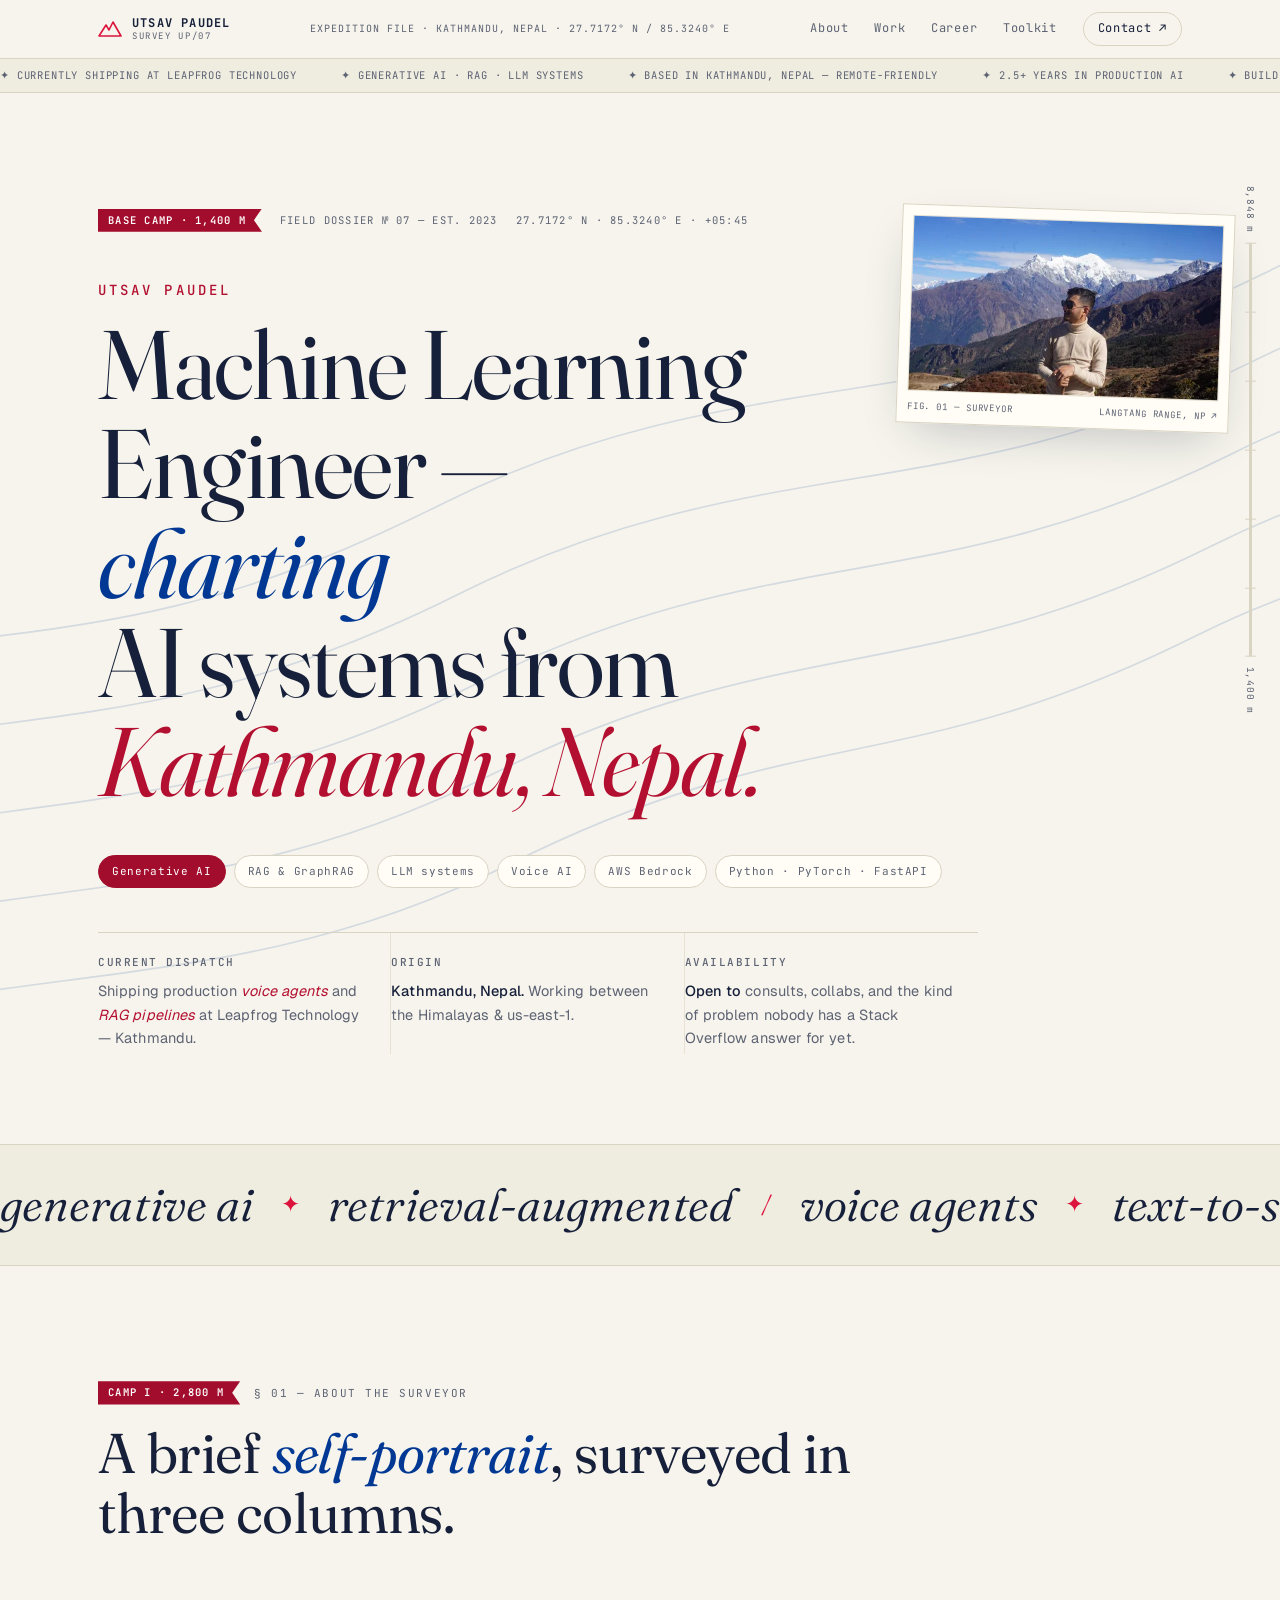
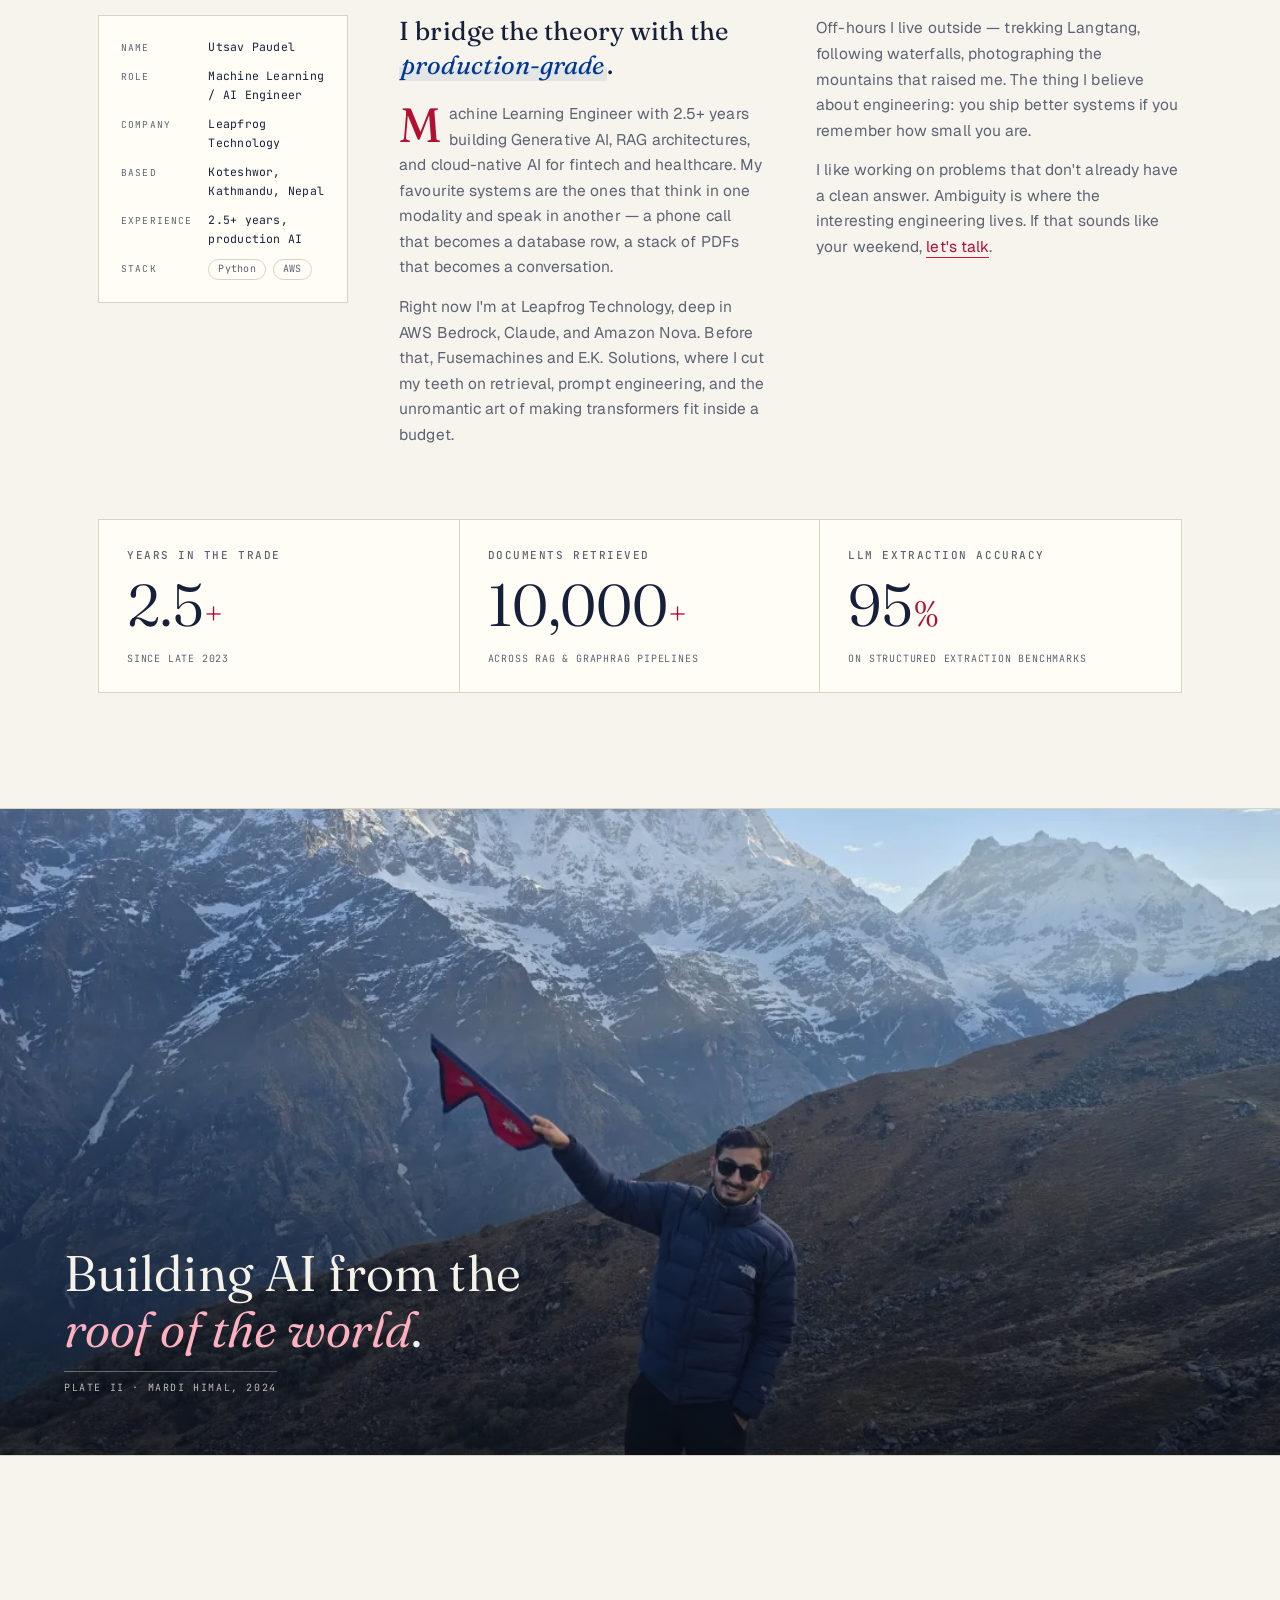
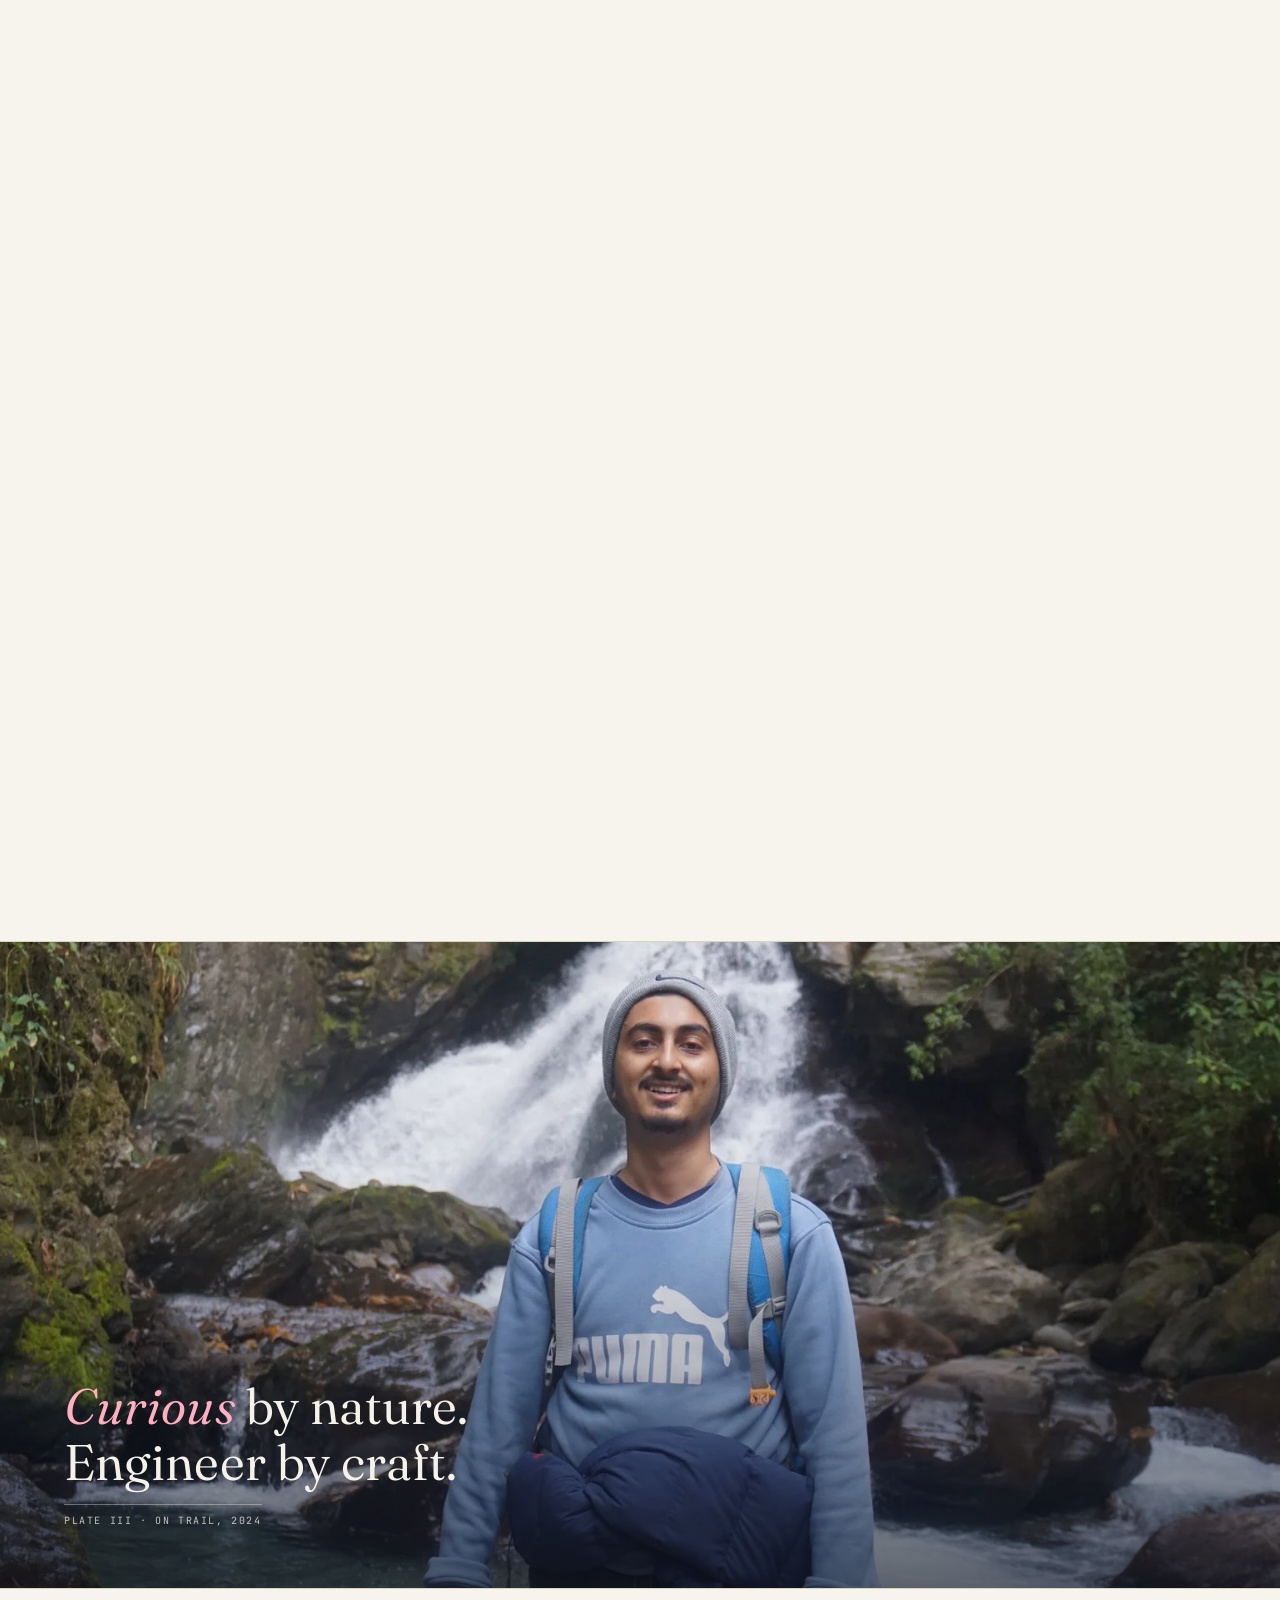
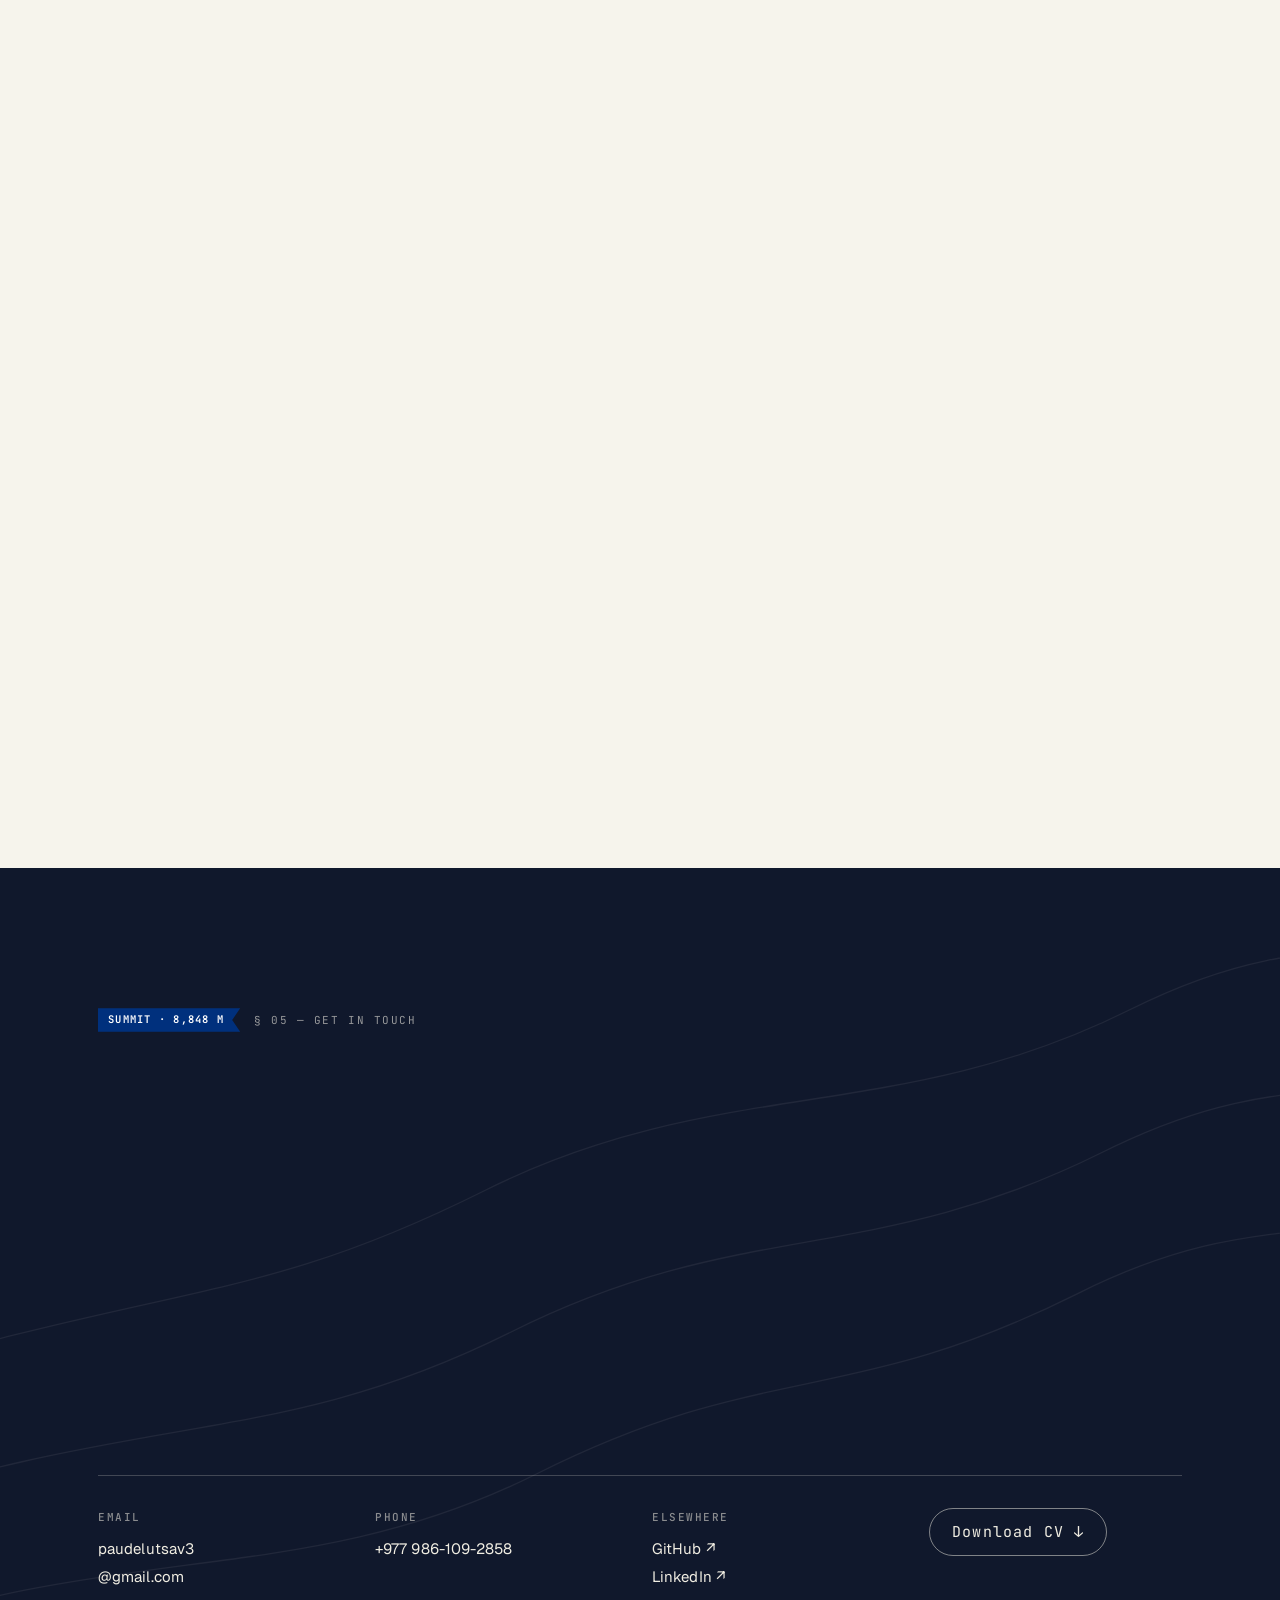
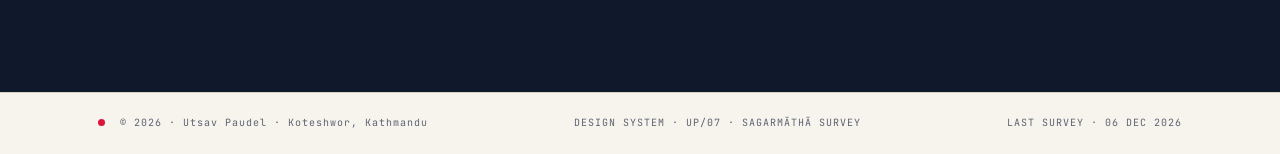
==== commit ee991e95: "SEO: add AI Engineer to visible copy + llms.txt, bump lastmod/dateModified to 2026-07-10" ====
--- a/index.html
+++ b/index.html
@@ -14,9 +14,9 @@
 <meta name="google-site-verification" content="ZEbJYnyFBVUU9wIYWU6xc_Uab5skkKEROT86mVtD4m0" />
 <meta charset="UTF-8">
 <meta name="viewport" content="width=device-width, initial-scale=1.0">
-<title>Utsav Paudel — Machine Learning Engineer | Generative AI, RAG & LLM Systems</title>
-<meta name="description" content="Utsav Paudel — Machine Learning Engineer in Kathmandu, Nepal (also Utsab / Utshab Paudel, Utsav Poudel). 2.5+ years building Generative AI, RAG pipelines, LLM systems, and Voice AI on AWS.">
-<meta name="keywords" content="Utsav Paudel, Utsab Paudel, Utshab Paudel, Utsav Poudel, Utsab Poudel, Utshab Poudel, Utsav Poudyal, Utsab Poudyal, Utshab Poudyal, ML Engineer Nepal, Machine Learning Engineer Kathmandu, RAG systems, Generative AI, LLM engineer, AWS AI, Voice AI">
+<title>Utsav Paudel — Machine Learning & AI Engineer in Nepal | RAG & LLM Systems</title>
+<meta name="description" content="Utsav Paudel — Machine Learning Engineer & AI Engineer in Kathmandu, Nepal (also Utsab / Utshab Paudel, Utsav Poudel). 2.5+ years building Generative AI, RAG pipelines, LLM systems, and Voice AI on AWS.">
+<meta name="keywords" content="Utsav Paudel, Utsab Paudel, Utshab Paudel, Utsav Poudel, Utsab Poudel, Utshab Poudel, Utsav Poudyal, Utsab Poudyal, Utshab Poudyal, ML Engineer Nepal, AI Engineer Nepal, AI Engineer Kathmandu, Machine Learning Engineer Kathmandu, RAG systems, Generative AI, LLM engineer, AWS AI, Voice AI">
 <link rel="canonical" href="https://utsavpaudel.me/">
 <link rel="icon" type="image/svg+xml" href="/favicon.svg">
 <link rel="shortcut icon" href="/favicon.svg">
@@ -58,14 +58,14 @@
   "alternateName": ["Utsab Paudel", "Utshab Paudel", "Utsav Poudel", "Utsab Poudel", "Utshab Poudel", "Utsav Poudyal", "Utsab Poudyal", "Utshab Poudyal", "उत्सव पौडेल"],
   "url": "https://utsavpaudel.me",
   "image": "https://utsavpaudel.me/assets/mountain-portrait.jpg",
-  "jobTitle": "Machine Learning Engineer",
-  "description": "Machine Learning Engineer with 2.5+ years of experience in Generative AI, RAG architectures, LLMs, and Cloud-Based AI solutions.",
+  "jobTitle": ["Machine Learning Engineer", "AI Engineer"],
+  "description": "Machine Learning Engineer and AI Engineer with 2.5+ years of experience in Generative AI, RAG architectures, LLMs, and Cloud-Based AI solutions.",
   "worksFor": {
     "@type": "Organization",
     "name": "Leapfrog Technology",
     "url": "https://www.lftechnology.com"
   },
-  "alumOf": [
+  "alumniOf": [
     { "@type": "Organization", "name": "Fusemachines" },
     { "@type": "Organization", "name": "E.K. Solutions" }
   ],
@@ -98,13 +98,13 @@
   "@context": "https://schema.org",
   "@type": "ProfilePage",
   "dateCreated": "2025-01-01T00:00:00+05:45",
-  "dateModified": "2026-06-23T00:00:00+05:45",
+  "dateModified": "2026-07-10T00:00:00+05:45",
   "mainEntity": {
     "@type": "Person",
     "name": "Utsav Paudel",
     "alternateName": ["Utsab Paudel", "Utshab Paudel", "Utsav Poudel", "Utsab Poudel", "Utshab Poudel", "Utsav Poudyal", "Utsab Poudyal", "Utshab Poudyal", "उत्सव पौडेल"],
-    "description": "Machine Learning Engineer based in Kathmandu, Nepal. Specializes in Generative AI, RAG, LLM systems, and Voice AI with 2.5+ years of experience.",
-    "jobTitle": "Machine Learning Engineer",
+    "description": "Machine Learning Engineer and AI Engineer based in Kathmandu, Nepal. Specializes in Generative AI, RAG, LLM systems, and Voice AI with 2.5+ years of experience.",
+    "jobTitle": ["Machine Learning Engineer", "AI Engineer"],
     "url": "https://utsavpaudel.me",
     "sameAs": [
       "https://www.linkedin.com/in/utshabpaudell/",
@@ -128,10 +128,10 @@
     },
     {
       "@type": "Question",
-      "name": "Who is a Machine Learning Engineer in Nepal?",
+      "name": "Who is a Machine Learning Engineer or AI Engineer in Nepal?",
       "acceptedAnswer": {
         "@type": "Answer",
-        "text": "Utsav Paudel is a Machine Learning Engineer in Nepal, currently working at Leapfrog Technology in Kathmandu. He specializes in Generative AI, RAG architectures, LLMs, and AWS-based AI solutions."
+        "text": "Utsav Paudel is a Machine Learning Engineer and AI Engineer in Nepal, currently working at Leapfrog Technology in Kathmandu. He specializes in Generative AI, RAG architectures, LLMs, and AWS-based AI solutions."
       }
     },
     {
@@ -308,7 +308,7 @@
     <div class="about-body">
       <dl class="factsheet mono reveal">
         <dt>Name</dt><dd>Utsav Paudel</dd>
-        <dt>Role</dt><dd>Machine Learning Engineer</dd>
+        <dt>Role</dt><dd>Machine Learning / AI Engineer</dd>
         <dt>Company</dt><dd>Leapfrog Technology</dd>
         <dt>Based</dt><dd>Koteshwor, Kathmandu, Nepal</dd>
         <dt>Experience</dt><dd>2.5+ years, production AI</dd>
@@ -688,7 +688,7 @@
     <span>LAST SURVEY · <span id="lastUpdated">—</span></span>
   </div>
   <!-- SEO: name spelling variations for search discoverability -->
-  <p class="sr-only">Also known as: Utsab Paudel, Utsav Poudel, Utsab Poudel, Utsav Poudyal, Utsab Poudyal. उत्सव पौडेल — ML Engineer based in Kathmandu, Nepal. Personal website: utsavpaudel.me</p>
+  <p class="sr-only">Also known as: Utsab Paudel, Utshab Paudel, Utsav Poudel, Utsab Poudel, Utsav Poudyal, Utsab Poudyal. उत्सव पौडेल — ML Engineer and AI Engineer based in Kathmandu, Nepal. Personal website: utsavpaudel.me</p>
 </footer>
 
 <script>
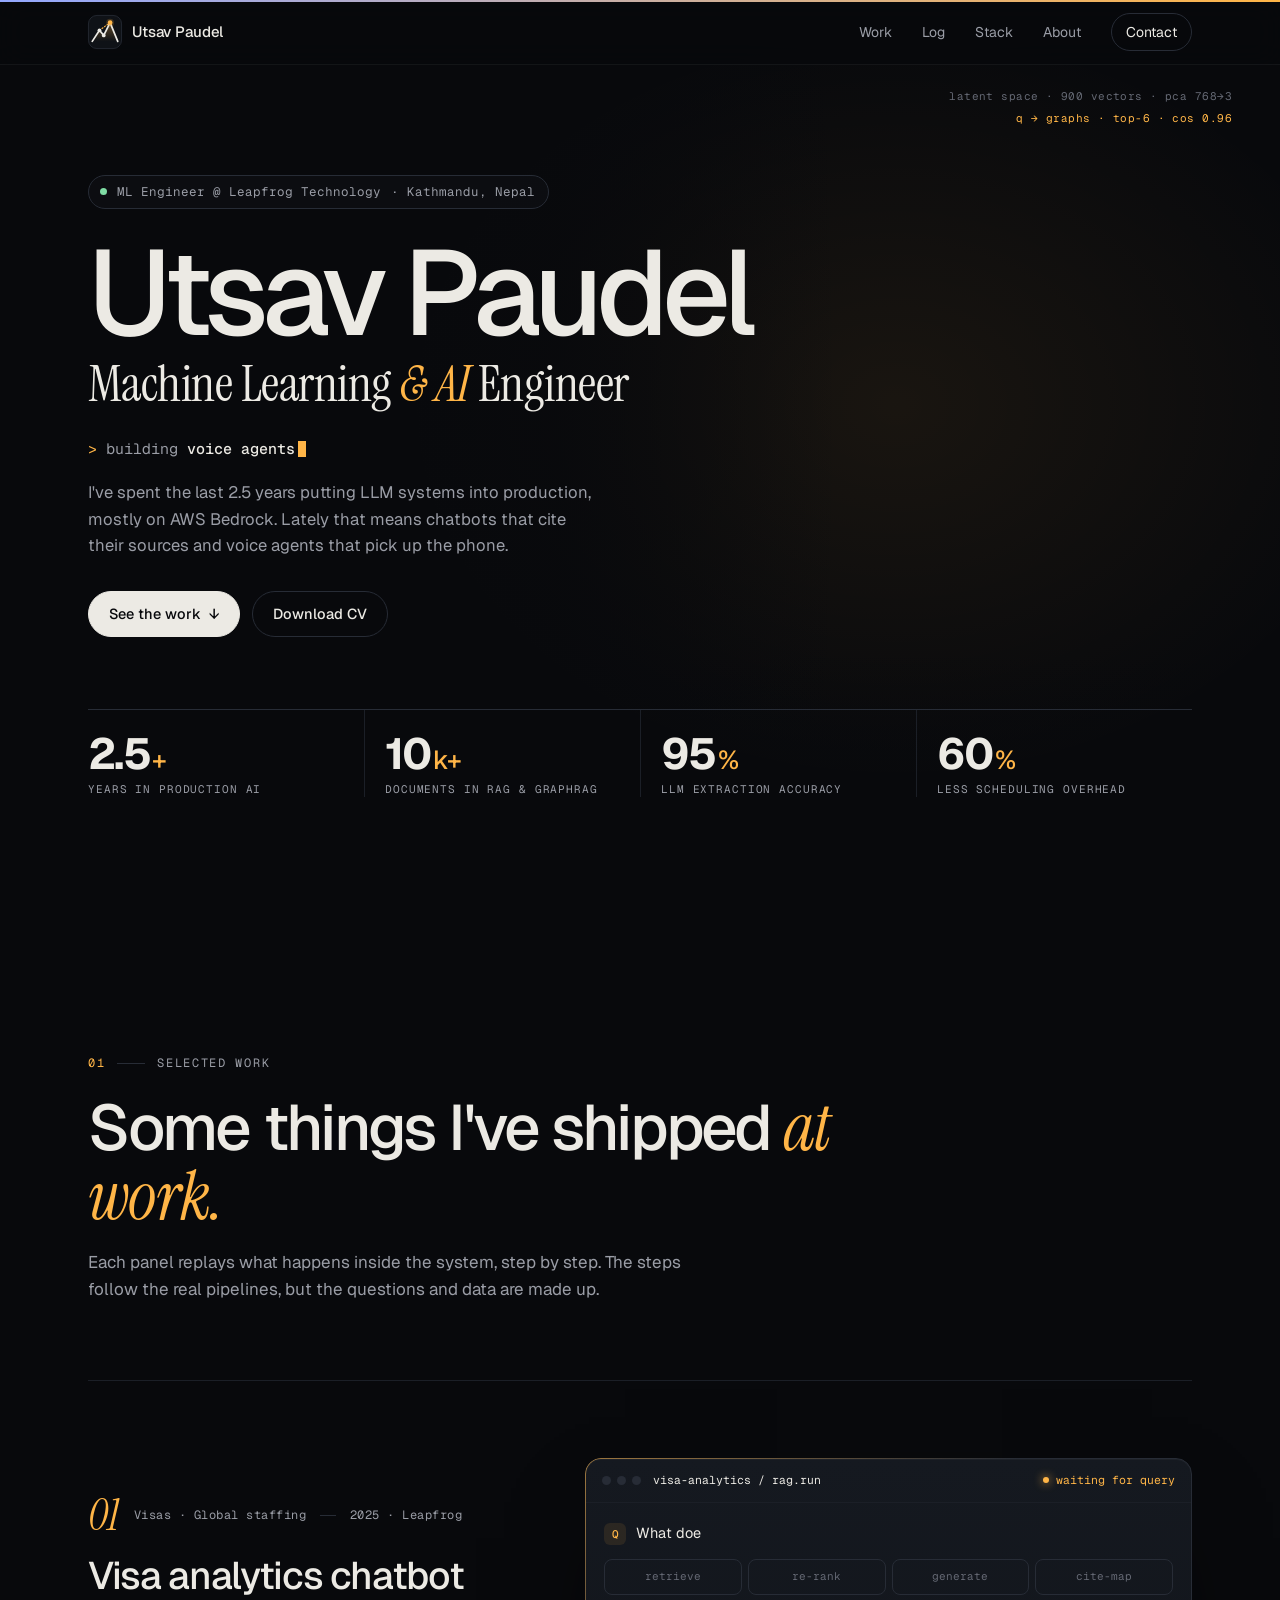
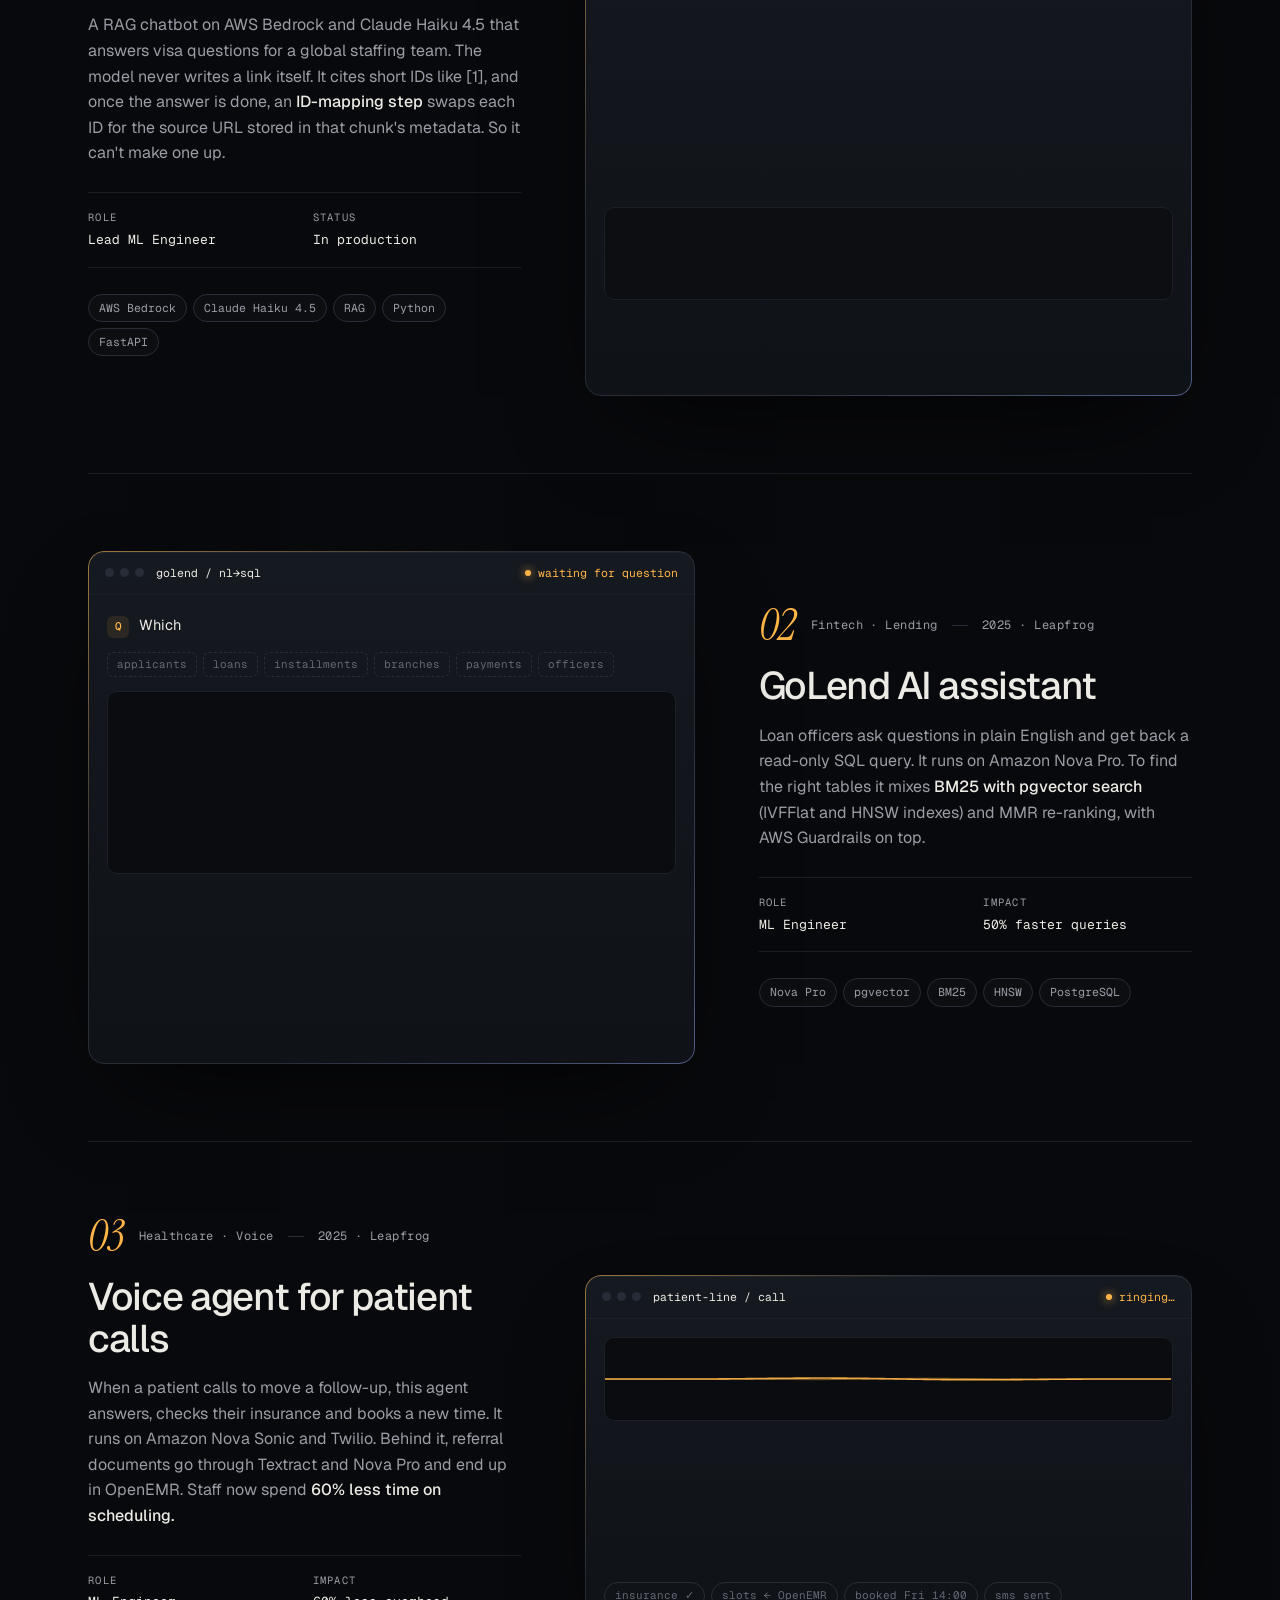
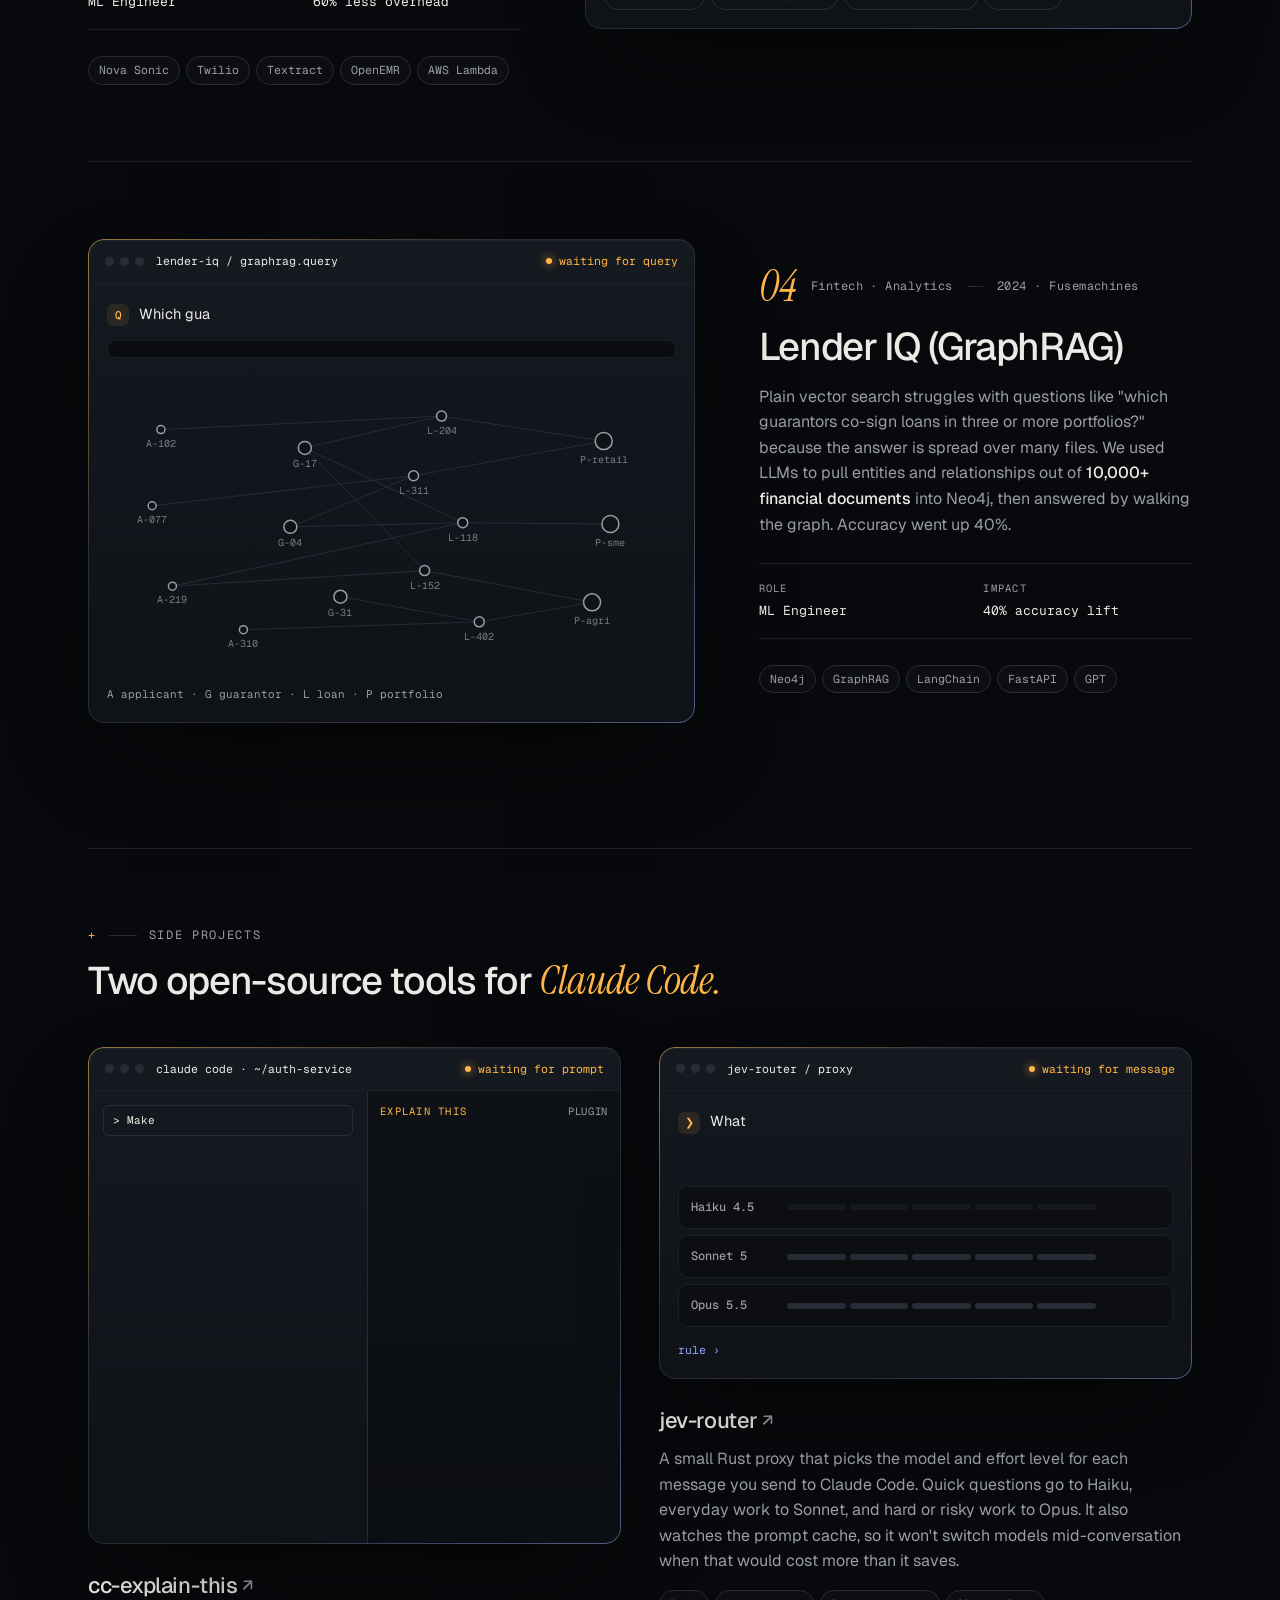
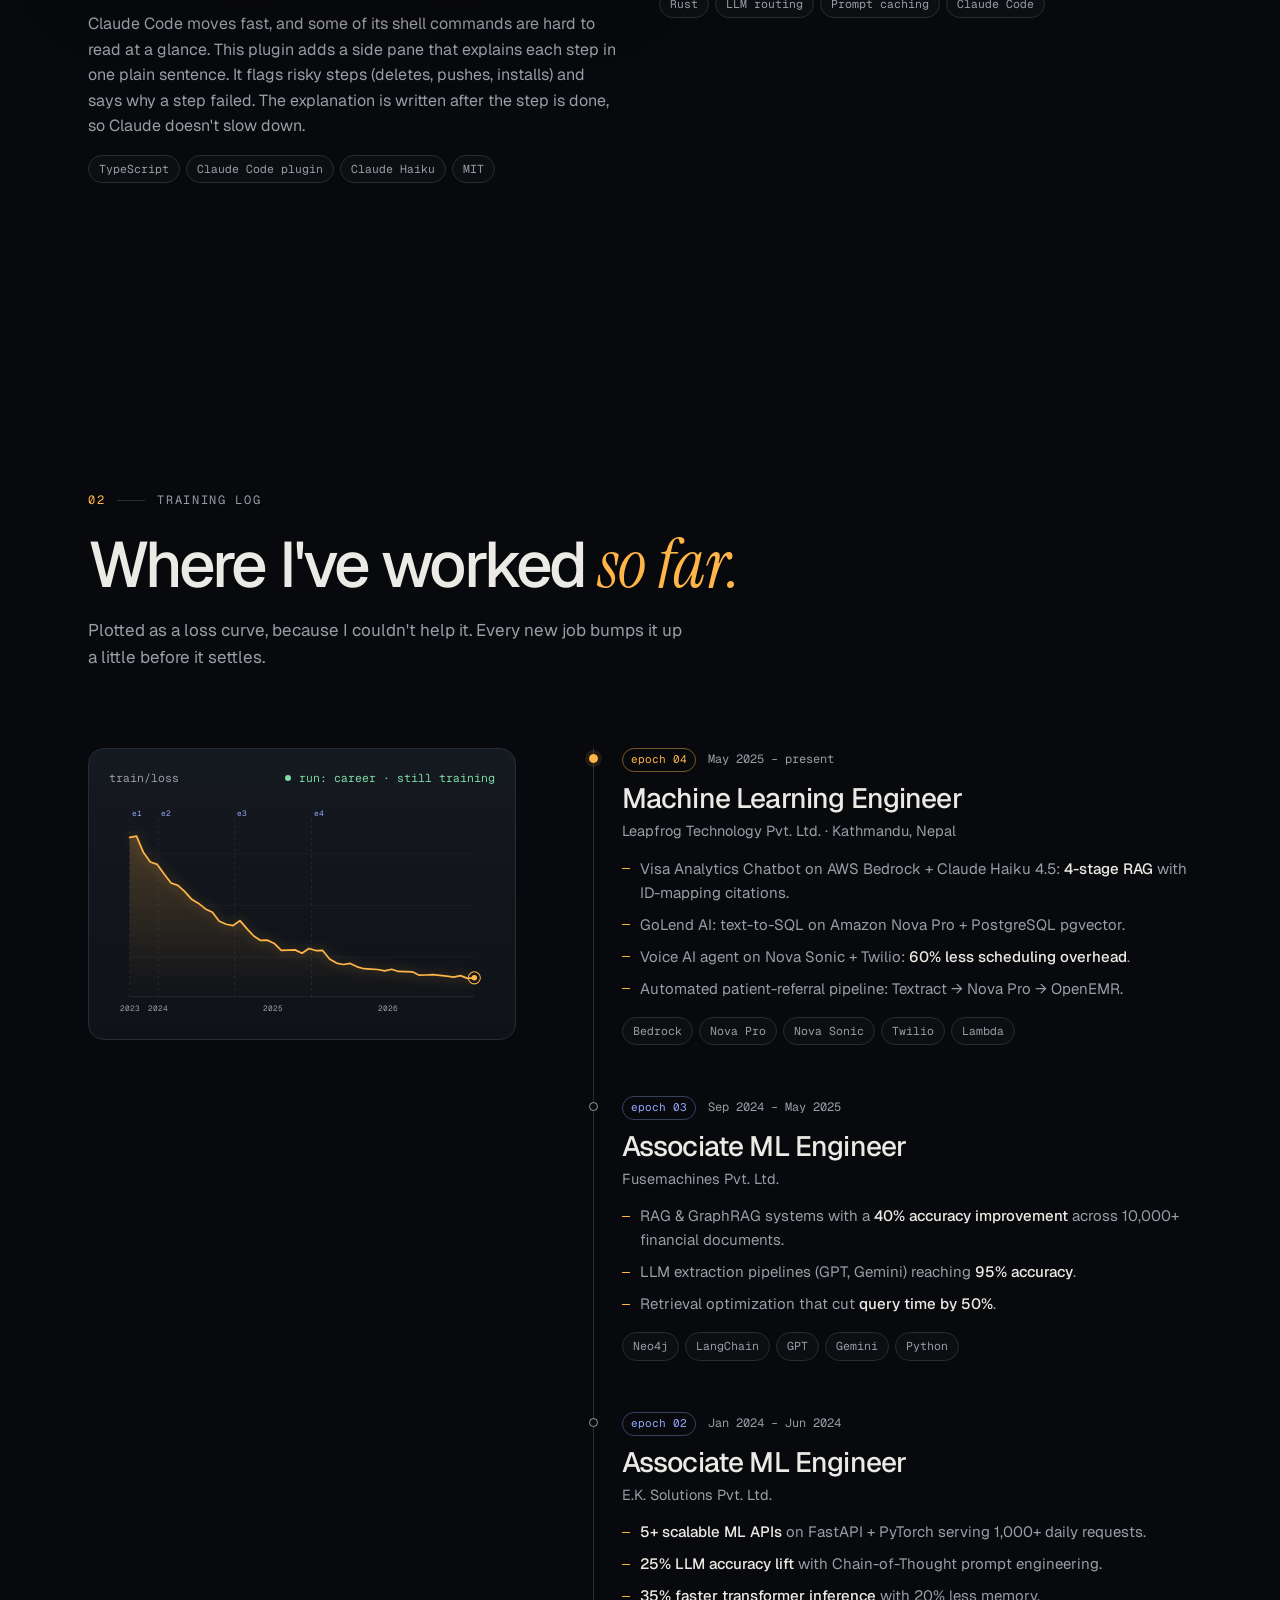
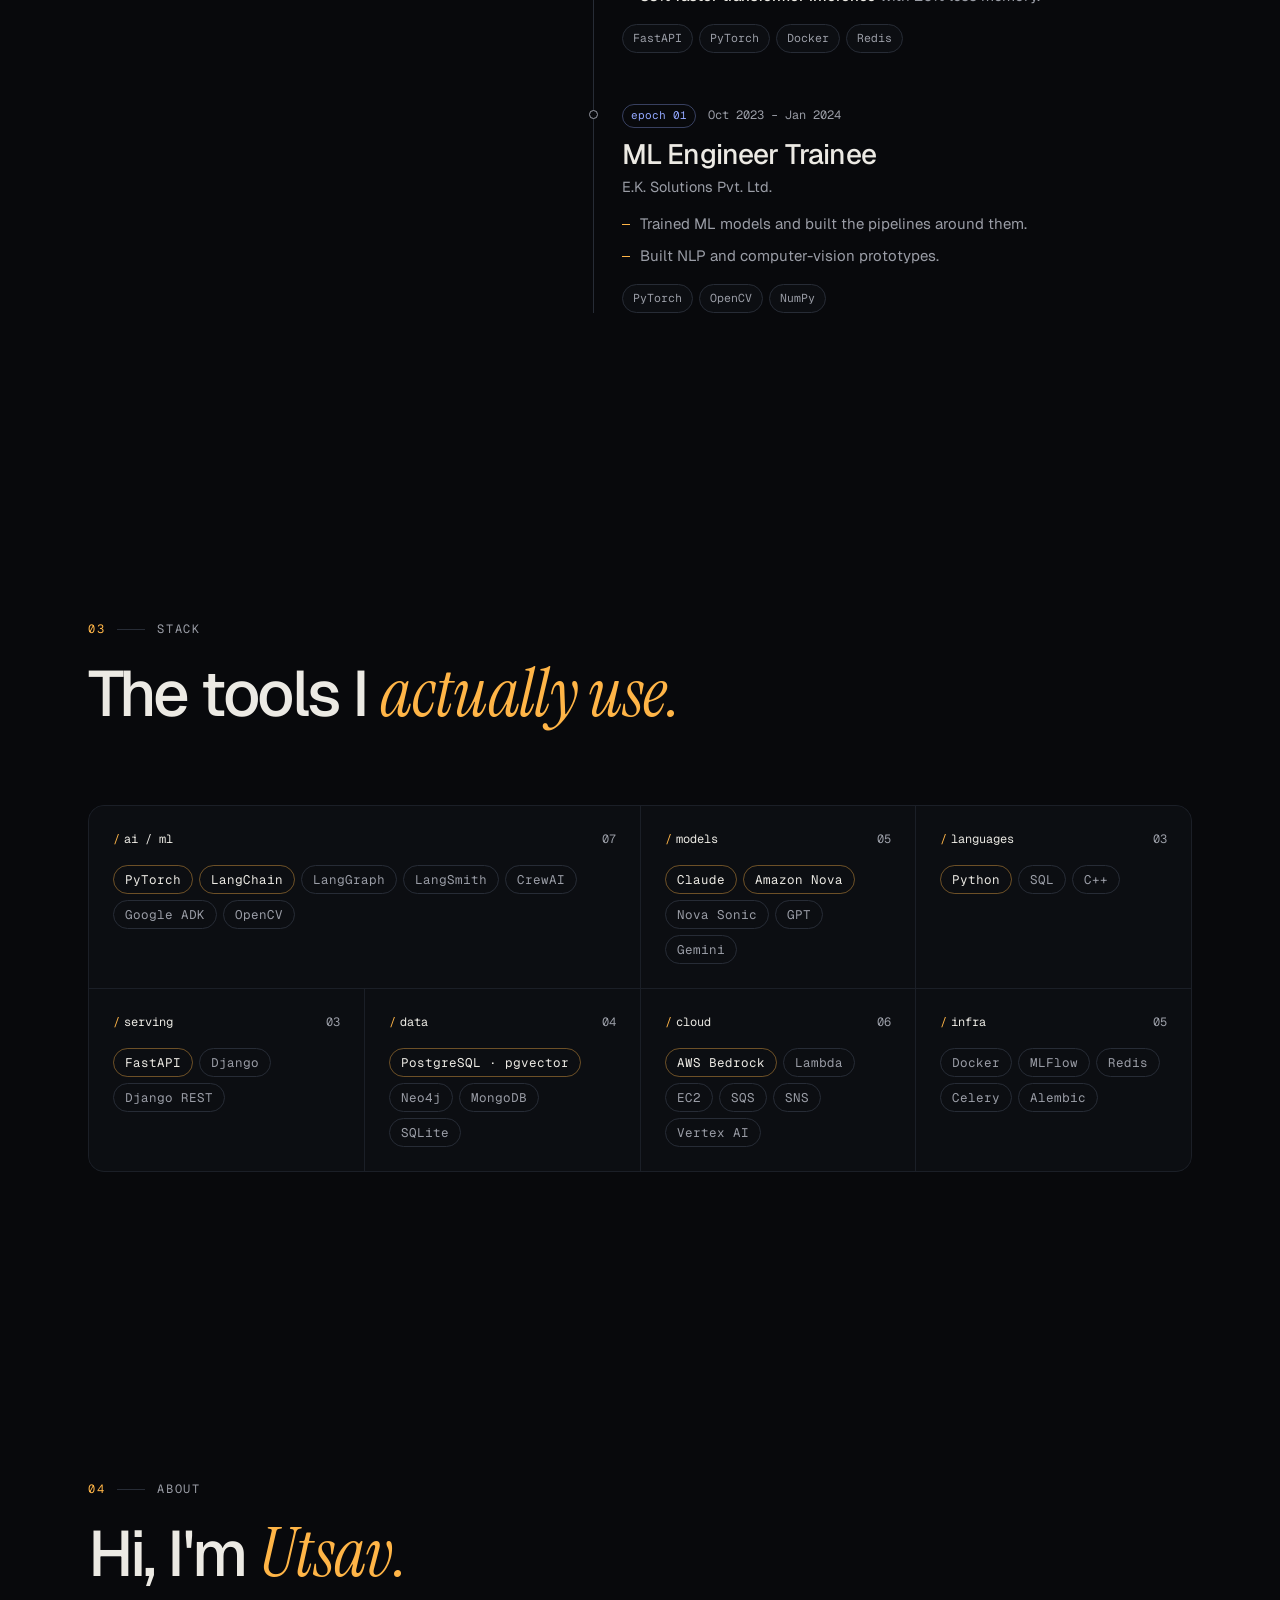
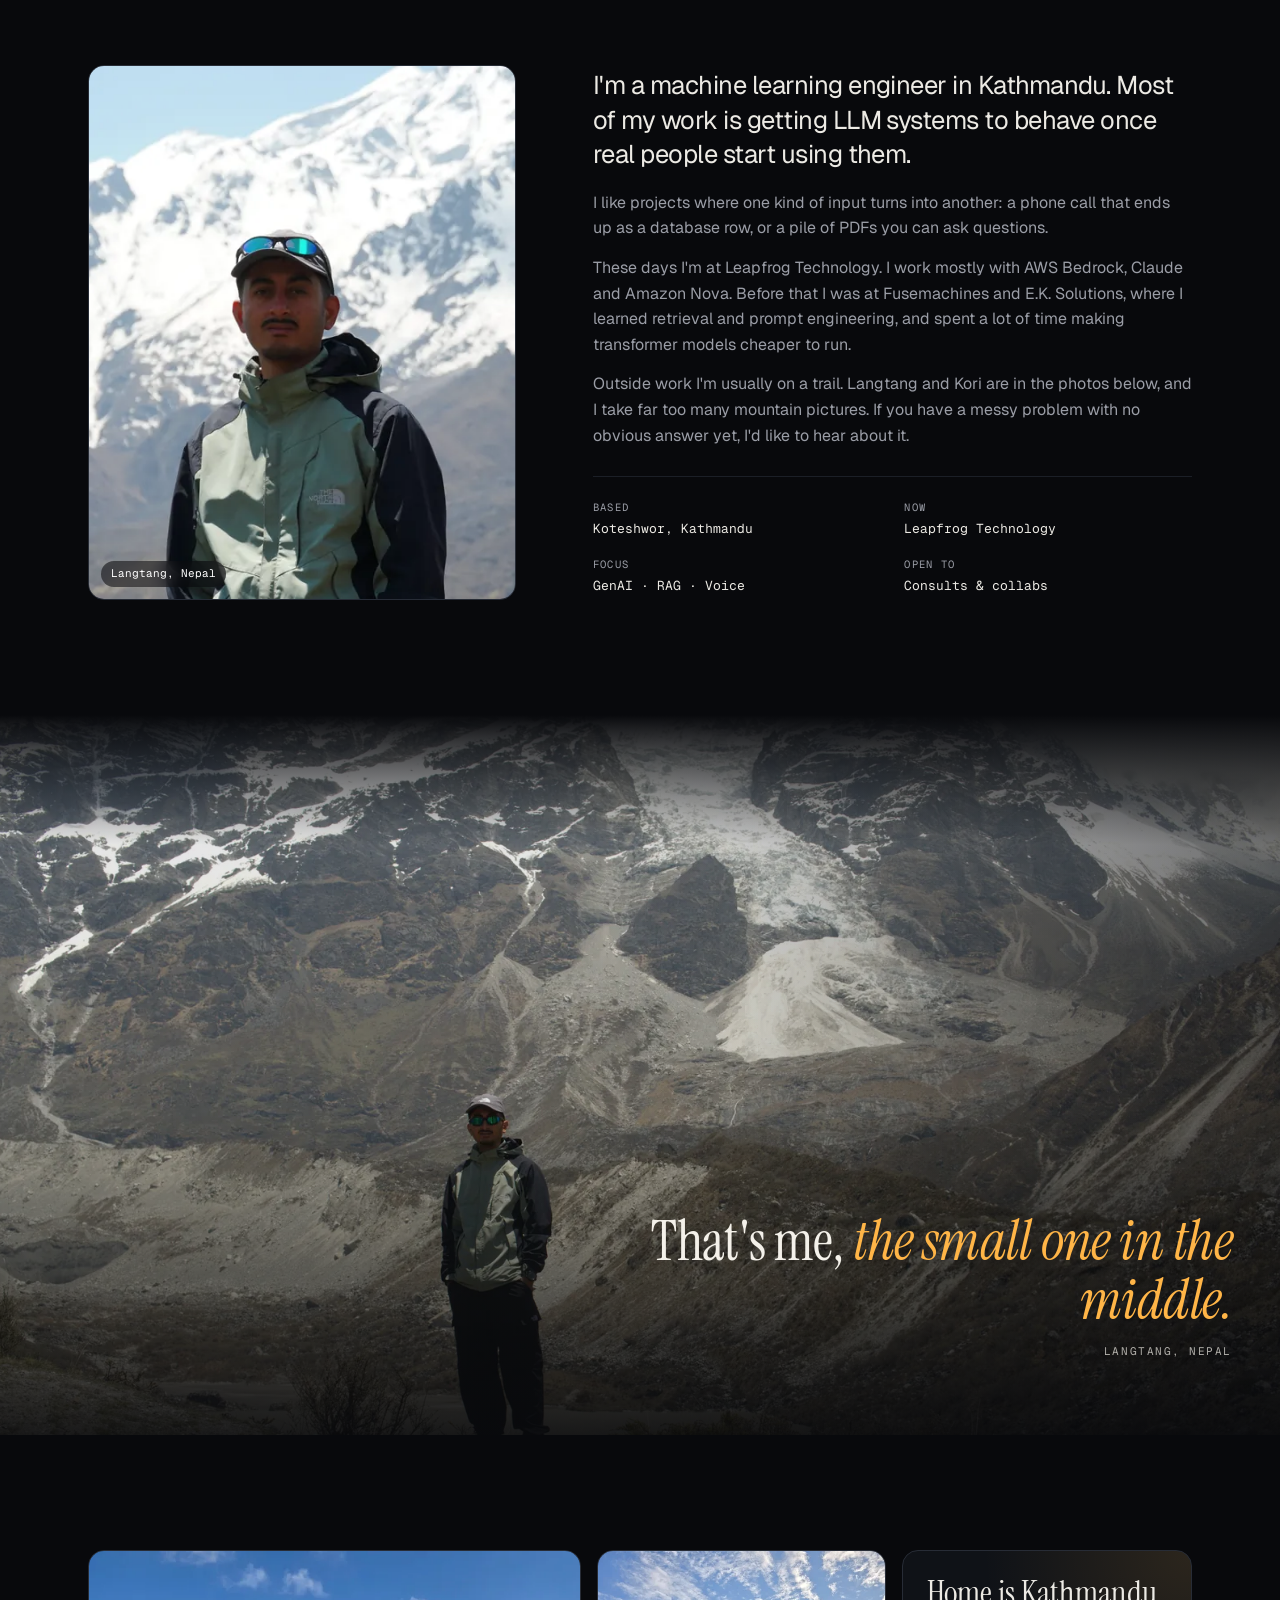
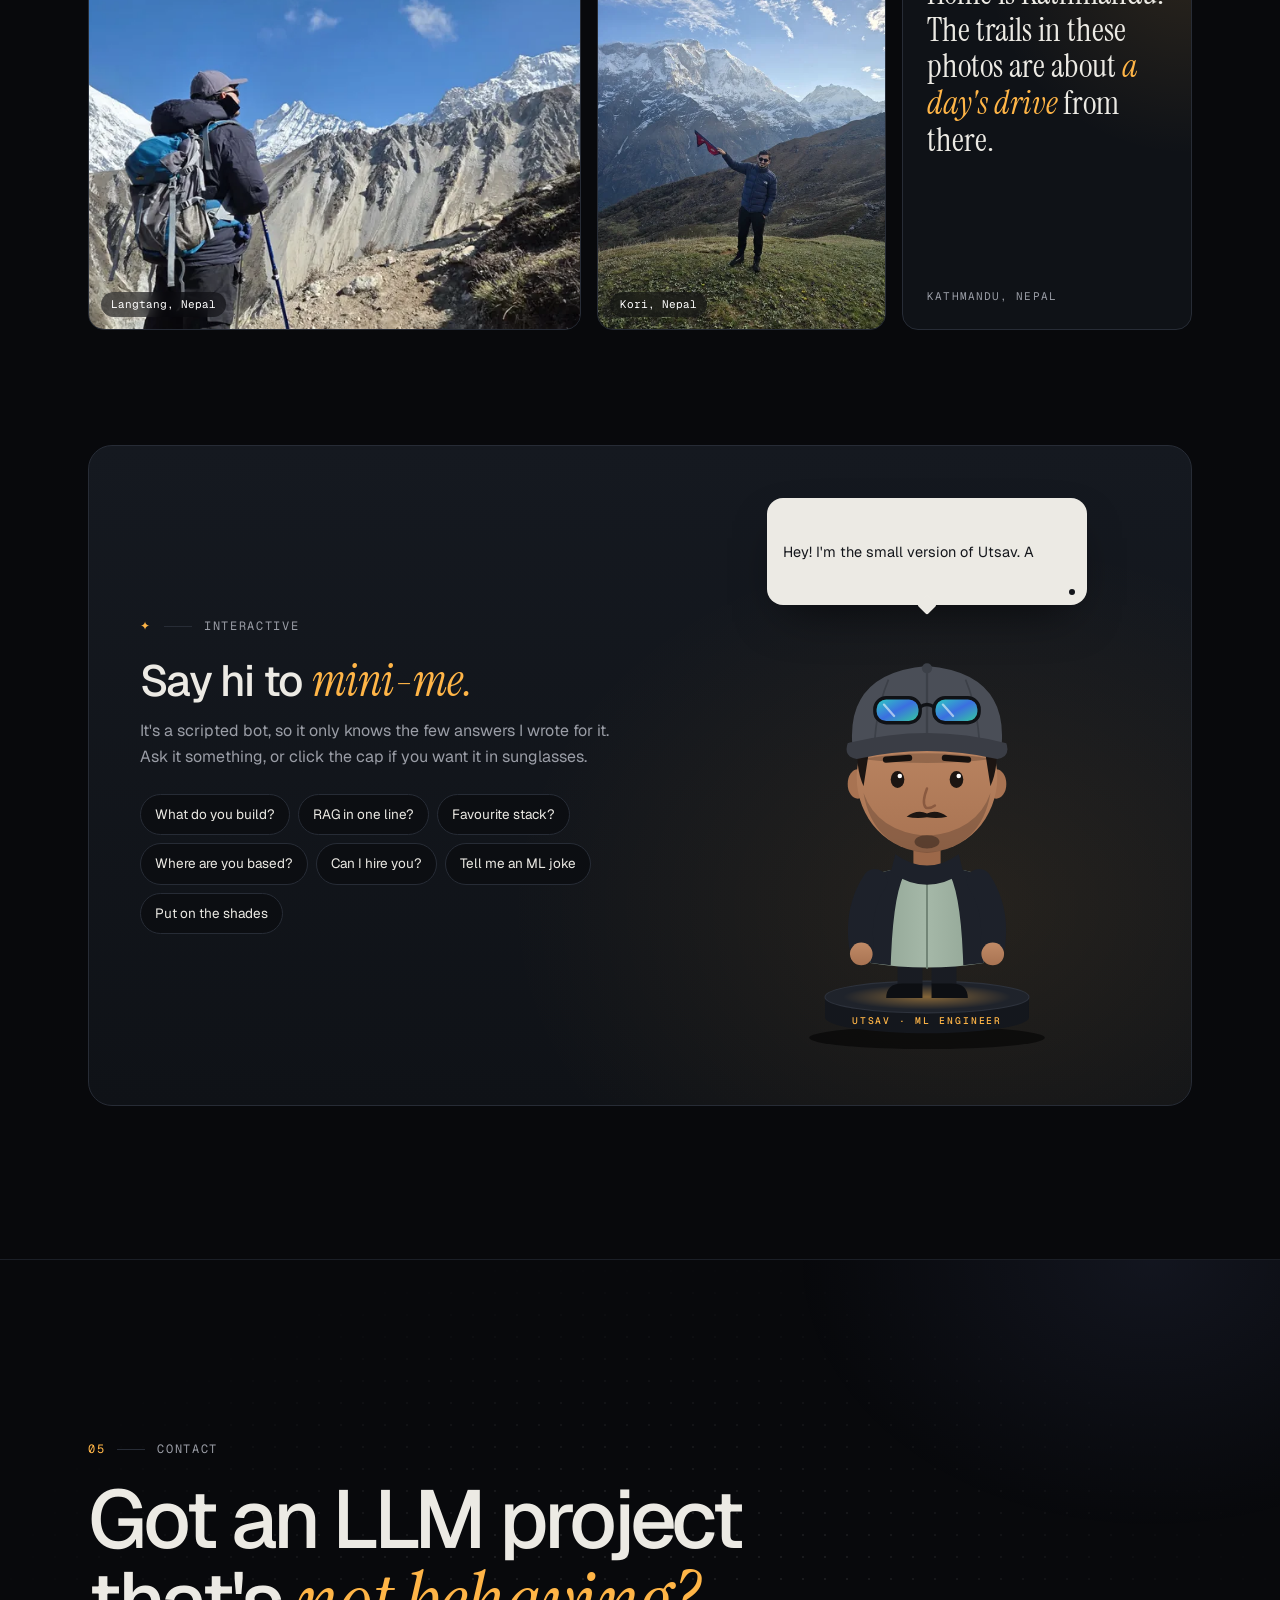
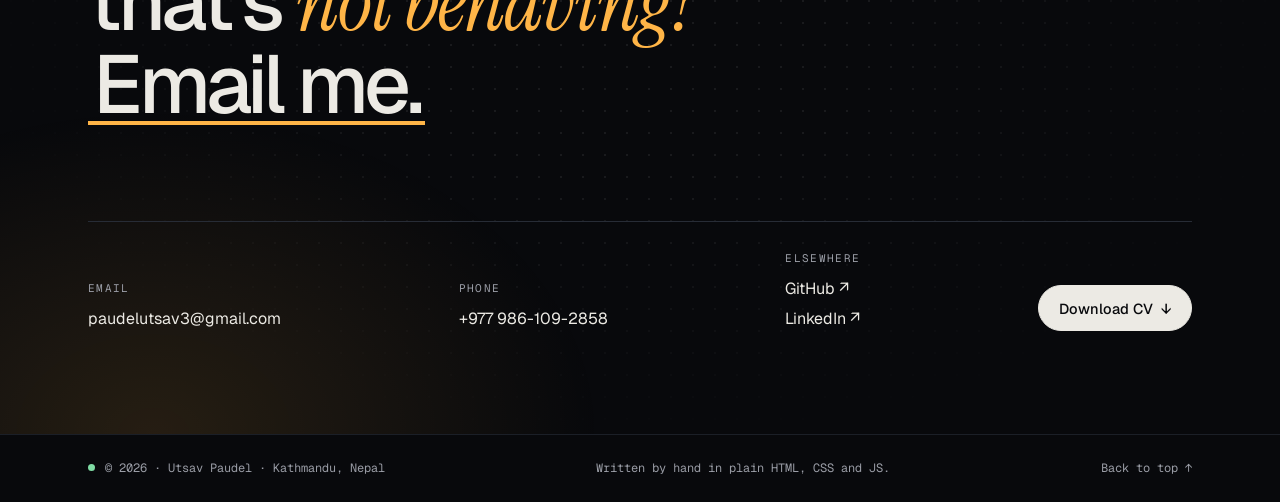
==== commit 8b8faf83: "Redesign: Latent Space - dark ML theme, per-project animations, mini-me - Hero: 3D embedding point c" ====
--- a/index.html
+++ b/index.html
@@ -2,13 +2,11 @@
 <html lang="en">
 <head>
 <!--
-   _____ ___   _________    ____  __  ______  ________  _____
-  / ___//   | / ____/   |  / __ \/  |/  /   |/_  __/ / / /   |
-  \__ \/ /| |/ / __/ /| | / /_/ / /|_/ / /| | / / / /_/ / /| |
- ___/ / ___ / /_/ / ___ |/ _, _/ /  / / ___ |/ / / __  / ___ |
-/____/_/  |_\____/_/  |_/_/ |_/_/  /_/_/  |_/_/ /_/ /_/_/  |_|
-
-        SURVEY UP/07 · Portfolio of Utsav Paudel
+   _      _______ _______ _______ __   _ _______
+   |      |_____|    |    |______ | \  |    |
+   |_____ |     |    |    |______ |  \_|    |      SPACE
+
+        Portfolio of Utsav Paudel - ML / AI Engineer
         https://utsavpaudel.me
 -->
 <meta name="google-site-verification" content="ZEbJYnyFBVUU9wIYWU6xc_Uab5skkKEROT86mVtD4m0" />
@@ -46,8 +44,7 @@
 <meta name="geo.placename" content="Kathmandu">
 <meta name="geo.position" content="27.7172;85.3240">
 <meta name="ICBM" content="27.7172, 85.3240">
-<meta name="theme-color" media="(prefers-color-scheme: light)" content="#f6f4ec">
-<meta name="theme-color" media="(prefers-color-scheme: dark)" content="#0d1322">
+<meta name="theme-color" content="#08090c">
 
 <!-- JSON-LD Structured Data -->
 <script type="application/ld+json">
@@ -98,7 +95,7 @@
   "@context": "https://schema.org",
   "@type": "ProfilePage",
   "dateCreated": "2025-01-01T00:00:00+05:45",
-  "dateModified": "2026-07-10T00:00:00+05:45",
+  "dateModified": "2026-10-10T00:00:00+05:45",
   "mainEntity": {
     "@type": "Person",
     "name": "Utsav Paudel",
@@ -152,513 +149,601 @@
 <!-- Fonts -->
 <link rel="preconnect" href="https://fonts.googleapis.com">
 <link rel="preconnect" href="https://fonts.gstatic.com" crossorigin>
-<link rel="preload" as="image" imagesrcset="./assets/mountain-portrait-480.webp 480w, ./assets/mountain-portrait-800.webp 800w" imagesizes="(max-width: 900px) 82vw, 380px" fetchpriority="high">
-<link rel="preload" as="style" href="https://fonts.googleapis.com/css2?family=Fraunces:ital,opsz,wght@0,9..144,340..600;1,9..144,340..600&family=Geist:wght@400;500;600&family=JetBrains+Mono:wght@400;500;600&display=swap">
-<link href="https://fonts.googleapis.com/css2?family=Fraunces:ital,opsz,wght@0,9..144,340..600;1,9..144,340..600&family=Geist:wght@400;500;600&family=JetBrains+Mono:wght@400;500;600&display=swap" rel="stylesheet" media="print" onload="this.media='all'">
-<noscript><link href="https://fonts.googleapis.com/css2?family=Fraunces:ital,opsz,wght@0,9..144,340..600;1,9..144,340..600&family=Geist:wght@400;500;600&family=JetBrains+Mono:wght@400;500;600&display=swap" rel="stylesheet"></noscript>
-
-<link rel="stylesheet" href="./style.css">
+<link rel="preload" as="style" href="https://fonts.googleapis.com/css2?family=Geist:wght@300..600&family=Geist+Mono:wght@400;500&family=Instrument+Serif:ital@0;1&display=swap">
+<link href="https://fonts.googleapis.com/css2?family=Geist:wght@300..600&family=Geist+Mono:wght@400;500&family=Instrument+Serif:ital@0;1&display=swap" rel="stylesheet" media="print" onload="this.media='all'">
+<noscript><link href="https://fonts.googleapis.com/css2?family=Geist:wght@300..600&family=Geist+Mono:wght@400;500&family=Instrument+Serif:ital@0;1&display=swap" rel="stylesheet"></noscript>
+
+<link rel="stylesheet" href="./style.css?v=2026-10-10">
 <script>document.documentElement.classList.add('js');</script>
+<script src="./main.js?v=2026-10-10" defer></script>
 </head>
 <body>
 
 <a class="skip" href="#work">Skip to selected work</a>
-
-<!-- ==========================================================
-     ALTITUDE GAUGE — fixed scroll instrument (1,400 m → 8,848 m)
-     ========================================================== -->
-<aside class="gauge" id="gauge" aria-hidden="true">
-  <span class="alt top">8,848&nbsp;m</span>
-  <div class="rail">
-    <div class="fill"></div>
-    <i></i><i></i><i></i><i></i><i></i><i></i><i></i>
-  </div>
-  <span class="alt bot">1,400&nbsp;m</span>
-</aside>
-
-<!-- ==========================================================
-     MASTHEAD
-     ========================================================== -->
-<header class="masthead">
-  <div class="mast-row">
-    <a class="mark" href="#base">
-      <svg class="peak" viewBox="0 0 24 16" aria-hidden="true"><path d="M1 15 L8 4 L11 9 L15 1 L23 15 Z" fill="none" stroke="currentColor" stroke-width="1.6" stroke-linejoin="round"/></svg>
-      <span><b>UTSAV&nbsp;PAUDEL</b><em>SURVEY&nbsp;UP/07</em></span>
+<div class="progress" aria-hidden="true"></div>
+
+<!-- ======================= NAV ======================= -->
+<header class="nav">
+  <div class="nav-row">
+    <a class="brand" href="#top" aria-label="Utsav Paudel, back to top">
+      <svg class="logo" viewBox="0 0 40 40" aria-hidden="true">
+        <defs><linearGradient id="logoFill" x1="0" y1="0" x2="0" y2="1"><stop offset="0" stop-color="#ffb547" stop-opacity=".35"/><stop offset="1" stop-color="#ffb547" stop-opacity="0"/></linearGradient></defs>
+        <rect class="logo-box" x=".5" y=".5" width="39" height="39" rx="10"/>
+        <path d="M5 31 L13.5 18 L18.5 24 L26 9 L35 31 Z" fill="url(#logoFill)"/>
+        <path class="logo-skip" d="M13.5 18 L26 9"/>
+        <path class="logo-ridge" d="M5 31 L13.5 18 L18.5 24 L26 9 L35 31"/>
+        <path class="logo-pass" pathLength="1" d="M5 31 L13.5 18 L18.5 24 L26 9"/>
+        <circle class="logo-node" cx="13.5" cy="18" r="2.2"/><circle class="logo-node" cx="18.5" cy="24" r="2.2"/>
+        <circle class="logo-halo" cx="26" cy="9" r="4.6"/><circle class="logo-top" cx="26" cy="9" r="2.8"/>
+      </svg>
+      <span class="brand-name">Utsav Paudel</span>
     </a>
-    <p class="mast-meta">EXPEDITION FILE · KATHMANDU, NEPAL · 27.7172° N / 85.3240° E</p>
-    <nav class="mast-nav" aria-label="Primary">
+    <nav class="nav-links" aria-label="Primary">
+      <a href="#work">Work</a>
+      <a href="#career">Log</a>
+      <a href="#toolkit">Stack</a>
       <a href="#about">About</a>
-      <a href="#work">Work</a>
-      <a href="#career">Career</a>
-      <a href="#toolkit">Toolkit</a>
-      <a class="summit-link" href="#contact">Contact&nbsp;↗</a>
+      <a class="nav-cta" href="#contact">Contact</a>
     </nav>
   </div>
 </header>
 
-<!-- Dispatch strip -->
-<div class="strip" aria-hidden="true">
-  <div class="strip-track">
-    <span>✦ Currently shipping at Leapfrog Technology</span>
-    <span>✦ Generative AI · RAG · LLM systems</span>
-    <span>✦ Based in Kathmandu, Nepal — remote-friendly</span>
-    <span>✦ 2.5+ years in production AI</span>
-    <span>✦ Building voice agents &amp; text-to-SQL</span>
-    <span>✦ Open to consults, collaborations, and weird problems</span>
-    <span>✦ Currently shipping at Leapfrog Technology</span>
-    <span>✦ Generative AI · RAG · LLM systems</span>
-    <span>✦ Based in Kathmandu, Nepal — remote-friendly</span>
-    <span>✦ 2.5+ years in production AI</span>
-    <span>✦ Building voice agents &amp; text-to-SQL</span>
-    <span>✦ Open to consults, collaborations, and weird problems</span>
-  </div>
-</div>
-
-<main>
-
-<!-- ==========================================================
-     BASE CAMP — HERO
-     ========================================================== -->
-<section class="hero" id="base">
-  <svg class="contours" viewBox="0 0 1200 640" preserveAspectRatio="xMidYMid slice" aria-hidden="true">
-    <g fill="none" stroke="currentColor" stroke-width="1">
-      <path d="M-20,600 C200,520 340,560 520,470 C700,380 760,420 940,330 C1080,260 1140,300 1220,250"/>
-      <path d="M-20,540 C210,470 330,505 510,415 C690,325 770,365 950,275 C1090,205 1150,245 1220,200"/>
-      <path d="M-20,480 C220,420 320,450 500,360 C680,270 780,310 960,220 C1100,150 1160,190 1220,150"/>
-      <path d="M-20,420 C230,370 310,395 490,305 C670,215 790,255 970,165 C1110,95 1170,135 1220,100"/>
-      <path d="M-20,360 C240,320 300,340 480,250 C660,160 800,200 980,110 C1120,40 1180,80 1220,50"/>
-    </g>
-  </svg>
+<main id="top">
+
+<!-- ======================= HERO: latent space ======================= -->
+<section class="hero">
+  <canvas class="latent" id="latent" aria-hidden="true"></canvas>
+  <div class="hud mono" aria-hidden="true">
+    <span>latent space · 900 vectors · pca 768→3</span>
+    <span id="hud-q">q → retrieval · top-6 · cos 0.91</span>
+  </div>
+
+  <div class="wrap hero-inner">
+    <p class="eyebrow mono rise" style="--d:0"><span class="live-dot"></span>ML Engineer @ Leapfrog Technology<span class="where"> · Kathmandu, Nepal</span></p>
+    <h1 class="hero-h">
+      <span class="hero-name rise" style="--d:1">Utsav Paudel</span>
+      <span class="hero-role rise" style="--d:2">Machine Learning <em>&amp; AI</em> Engineer</span>
+    </h1>
+    <p class="typer mono rise" style="--d:3">
+      <span class="sr-only">Building RAG pipelines, voice agents, text-to-SQL engines and GraphRAG systems.</span>
+      <span aria-hidden="true"><span class="prompt">&gt;</span> building <b id="typed">RAG pipelines</b><i class="caret"></i></span>
+    </p>
+    <p class="hero-lede rise" style="--d:4">I've spent the last 2.5 years putting LLM systems into production, mostly on AWS Bedrock. Lately that means chatbots that cite their sources and voice agents that pick up the phone.</p>
+    <div class="hero-cta rise" style="--d:5">
+      <a class="btn btn-solid" href="#work">See the work <span aria-hidden="true">↓</span></a>
+      <a class="btn" href="./assets/Utsav_Paudel_Resume.pdf" download>Download CV</a>
+    </div>
+  </div>
 
   <div class="wrap">
-    <p class="stamp mono">
-      <span class="flag">BASE CAMP · 1,400 M</span>
-      <span>FIELD DOSSIER № 07 — EST. 2023</span>
-      <span>27.7172° N · 85.3240° E · +05:45</span>
-    </p>
-
-    <h1 class="hero-h">
-      <span class="kicker">Utsav Paudel</span>
-      <span class="line">Machine Learning</span>
-      <span class="line">Engineer — <em>charting</em></span>
-      <span class="line">AI systems from</span>
-      <span class="line"><em>Kathmandu, Nepal.</em></span>
-    </h1>
-
-    <ul class="tokens mono" aria-label="Specialties">
-      <li class="hot">Generative AI</li>
-      <li>RAG &amp; GraphRAG</li>
-      <li>LLM systems</li>
-      <li>Voice AI</li>
-      <li>AWS Bedrock</li>
-      <li>Python · PyTorch · FastAPI</li>
-    </ul>
-
-    <div class="hero-grid">
+    <dl class="stats rise" style="--d:6">
+      <div><dt>Years in production AI</dt><dd><b data-to="2.5" data-dec="1">2.5</b><span>+</span></dd></div>
+      <div><dt>Documents in RAG &amp; GraphRAG</dt><dd><b data-to="10">10</b><span>k+</span></dd></div>
+      <div><dt>LLM extraction accuracy</dt><dd><b data-to="95">95</b><span>%</span></dd></div>
+      <div><dt>Less scheduling overhead</dt><dd><b data-to="60">60</b><span>%</span></dd></div>
+    </dl>
+  </div>
+</section>
+
+<!-- ======================= WORK ======================= -->
+<section class="sec" id="work">
+  <div class="wrap">
+    <header class="sec-head">
+      <p class="kicker mono reveal"><span>01</span>Selected work</p>
+      <h2 class="reveal d1">Some things I've shipped <em>at work.</em></h2>
+      <p class="sec-sub reveal d2">Each panel replays what happens inside the system, step by step. The steps follow the real pipelines, but the questions and data are made up.</p>
+    </header>
+
+    <!-- 01 - RAG -->
+    <article class="project">
+      <div class="p-info reveal">
+        <p class="p-meta mono"><span class="p-num">01</span><span>Visas · Global staffing</span><span>2025 · Leapfrog</span></p>
+        <h3>Visa analytics chatbot</h3>
+        <p class="p-blurb">A RAG chatbot on AWS Bedrock and Claude Haiku 4.5 that answers visa questions for a global staffing team. The model never writes a link itself. It cites short IDs like [1], and once the answer is done, an <b>ID-mapping step</b> swaps each ID for the source URL stored in that chunk's metadata. So it can't make one up.</p>
+        <dl class="p-facts mono">
+          <div><dt>Role</dt><dd>Lead ML Engineer</dd></div>
+          <div><dt>Status</dt><dd>In production</dd></div>
+        </dl>
+        <ul class="chips mono"><li>AWS Bedrock</li><li>Claude Haiku 4.5</li><li>RAG</li><li>Python</li><li>FastAPI</li></ul>
+      </div>
+      <div class="viz reveal d1" data-scene="rag" aria-hidden="true">
+        <div class="viz-bar mono"><span class="viz-dots"><i></i><i></i><i></i></span><span class="viz-title">visa-analytics / rag.run</span><span class="viz-status" data-status>done · 3 sources linked</span></div>
+        <div class="viz-body">
+          <p class="ask"><span class="tag mono">Q</span><span data-q>What does an H-1B visa require?</span></p>
+          <ol class="stages mono" data-stages>
+            <li class="done">retrieve</li><li class="done">re-rank</li><li class="done">generate</li><li class="done">cite-map</li>
+          </ol>
+          <ul class="chunks mono" data-chunks>
+            <li class="cited"><span class="cid">1</span><span class="src">uscis_h1b_overview · §2</span><span class="bar"><i style="--w:.93"></i></span><span class="sc">0.93</span></li>
+            <li class="cited"><span class="cid">2</span><span class="src">dol_lca_guide · §1</span><span class="bar"><i style="--w:.88"></i></span><span class="sc">0.88</span></li>
+            <li class="cited"><span class="cid">3</span><span class="src">h1b_cap_season · §3</span><span class="bar"><i style="--w:.81"></i></span><span class="sc">0.81</span></li>
+            <li class="drop"><span class="cid"></span><span class="src">l1_visa_overview · §2</span><span class="bar"><i style="--w:.34"></i></span><span class="sc">0.34</span></li>
+            <li class="drop"><span class="cid"></span><span class="src">o1_visa_faq · §4</span><span class="bar"><i style="--w:.21"></i></span><span class="sc">0.21</span></li>
+          </ul>
+          <p class="answer" data-a data-lock>An H-1B needs a job offer in a specialty occupation<sup>1</sup> and a certified Labor Condition Application from the employer<sup>2</sup>. Most new petitions also go through the annual cap lottery<sup>3</sup>.</p>
+          <ol class="refs mono" data-refs data-lock>
+            <li><b>1</b><span>uscis.gov/…/h-1b-specialty-occupations</span></li>
+            <li><b>2</b><span>dol.gov/…/lca</span></li>
+            <li><b>3</b><span>uscis.gov/…/h-1b-cap-season</span></li>
+          </ol>
+        </div>
+      </div>
+    </article>
+
+    <!-- 02 - Text-to-SQL -->
+    <article class="project flip">
+      <div class="p-info reveal">
+        <p class="p-meta mono"><span class="p-num">02</span><span>Fintech · Lending</span><span>2025 · Leapfrog</span></p>
+        <h3>GoLend AI assistant</h3>
+        <p class="p-blurb">Loan officers ask questions in plain English and get back a read-only SQL query. It runs on Amazon Nova Pro. To find the right tables it mixes <b>BM25 with pgvector search</b> (IVFFlat and HNSW indexes) and MMR re-ranking, with AWS Guardrails on top.</p>
+        <dl class="p-facts mono">
+          <div><dt>Role</dt><dd>ML Engineer</dd></div>
+          <div><dt>Impact</dt><dd>50% faster queries</dd></div>
+        </dl>
+        <ul class="chips mono"><li>Nova Pro</li><li>pgvector</li><li>BM25</li><li>HNSW</li><li>PostgreSQL</li></ul>
+      </div>
+      <div class="viz reveal d1" data-scene="sql" aria-hidden="true">
+        <div class="viz-bar mono"><span class="viz-dots"><i></i><i></i><i></i></span><span class="viz-title">golend / nl→sql</span><span class="viz-status" data-status>executed · 4 rows · 38 ms</span></div>
+        <div class="viz-body">
+          <p class="ask"><span class="tag mono">Q</span><span data-q>Which applicants missed their third installment?</span></p>
+          <ul class="schema mono" data-schema>
+            <li class="on">applicants</li><li class="on">loans</li><li class="on">installments</li><li>branches</li><li>payments</li><li>officers</li>
+          </ul>
+          <pre class="code mono" data-sql data-lock><span class="k">SELECT</span> a.id, l.amount, i.due_at
+<span class="k">FROM</span> applicants a
+<span class="k">JOIN</span> loans l <span class="k">ON</span> l.applicant_id = a.id
+<span class="k">JOIN</span> installments i <span class="k">ON</span> i.loan_id = l.id
+<span class="k">WHERE</span> i.seq = <span class="s">3</span> <span class="k">AND</span> i.paid_at <span class="k">IS</span> <span class="k">NULL</span>
+<span class="k">ORDER</span> <span class="k">BY</span> i.due_at <span class="k">DESC</span>
+<span class="k">LIMIT</span> <span class="s">50</span>;</pre>
+          <div class="res-wrap mono" data-res data-lock><table class="res">
+            <thead><tr><th>id</th><th>amount</th><th>due_at</th></tr></thead>
+            <tbody>
+              <tr><td>APL-2291</td><td>420,000</td><td>2025-08-14</td></tr>
+              <tr><td>APL-1873</td><td>185,500</td><td>2025-08-09</td></tr>
+              <tr><td>APL-3310</td><td>260,000</td><td>2025-07-28</td></tr>
+              <tr><td>APL-0954</td><td>95,000</td><td>2025-07-21</td></tr>
+            </tbody>
+          </table></div>
+        </div>
+      </div>
+    </article>
+
+    <!-- 03 - Voice -->
+    <article class="project">
+      <div class="p-info reveal">
+        <p class="p-meta mono"><span class="p-num">03</span><span>Healthcare · Voice</span><span>2025 · Leapfrog</span></p>
+        <h3>Voice agent for patient calls</h3>
+        <p class="p-blurb">When a patient calls to move a follow-up, this agent answers, checks their insurance and books a new time. It runs on Amazon Nova Sonic and Twilio. Behind it, referral documents go through Textract and Nova Pro and end up in OpenEMR. Staff now spend <b>60% less time on scheduling.</b></p>
+        <dl class="p-facts mono">
+          <div><dt>Role</dt><dd>ML Engineer</dd></div>
+          <div><dt>Impact</dt><dd>60% less overhead</dd></div>
+        </dl>
+        <ul class="chips mono"><li>Nova Sonic</li><li>Twilio</li><li>Textract</li><li>OpenEMR</li><li>AWS Lambda</li></ul>
+      </div>
+      <div class="viz reveal d1" data-scene="voice" aria-hidden="true">
+        <div class="viz-bar mono"><span class="viz-dots"><i></i><i></i><i></i></span><span class="viz-title">patient-line / call</span><span class="viz-status" data-status>ended · 00:31 · booked</span></div>
+        <div class="viz-body">
+          <canvas class="wave" data-wave></canvas>
+          <ol class="lines" data-lines data-lock>
+            <li class="agent"><b class="mono">agent</b><span>Thanks for calling. How can I help today?</span></li>
+            <li class="caller"><b class="mono">caller</b><span>Hi, I need to move my follow-up. My daughter is sick.</span></li>
+            <li class="agent"><b class="mono">agent</b><span>Sorry to hear that. Dr. Mehta has Thursday at 10 or Friday at 2. Which works?</span></li>
+            <li class="caller"><b class="mono">caller</b><span>Friday at 2, please.</span></li>
+            <li class="agent"><b class="mono">agent</b><span>Booked. I'll text the confirmation to the number on file.</span></li>
+          </ol>
+          <ul class="events mono" data-events>
+            <li class="on">insurance ✓</li><li class="on">slots ← OpenEMR</li><li class="on">booked Fri 14:00</li><li class="on">sms sent</li>
+          </ul>
+        </div>
+      </div>
+    </article>
+
+    <!-- 04 - GraphRAG -->
+    <article class="project flip">
+      <div class="p-info reveal">
+        <p class="p-meta mono"><span class="p-num">04</span><span>Fintech · Analytics</span><span>2024 · Fusemachines</span></p>
+        <h3>Lender IQ (GraphRAG)</h3>
+        <p class="p-blurb">Plain vector search struggles with questions like "which guarantors co-sign loans in three or more portfolios?" because the answer is spread over many files. We used LLMs to pull entities and relationships out of <b>10,000+ financial documents</b> into Neo4j, then answered by walking the graph. Accuracy went up 40%.</p>
+        <dl class="p-facts mono">
+          <div><dt>Role</dt><dd>ML Engineer</dd></div>
+          <div><dt>Impact</dt><dd>40% accuracy lift</dd></div>
+        </dl>
+        <ul class="chips mono"><li>Neo4j</li><li>GraphRAG</li><li>LangChain</li><li>FastAPI</li><li>GPT</li></ul>
+      </div>
+      <div class="viz reveal d1" data-scene="graph" aria-hidden="true">
+        <div class="viz-bar mono"><span class="viz-dots"><i></i><i></i><i></i></span><span class="viz-title">lender-iq / graphrag.query</span><span class="viz-status" data-status>done · 1 match · 6 edges</span></div>
+        <div class="viz-body">
+          <p class="ask"><span class="tag mono">Q</span><span data-q>Which guarantors co-sign loans across 3+ portfolios?</span></p>
+          <p class="cypher mono" data-cypher>MATCH (g:Guarantor)-[:CO_SIGNS]→(:Loan)-[:IN]→(p:Portfolio) WITH g, count(DISTINCT p) AS n WHERE n ≥ 3</p>
+          <canvas class="graph" data-graph></canvas>
+          <div class="g-foot mono">
+            <span class="legend">A applicant · G guarantor · L loan · P portfolio</span>
+            <span class="g-ans on" data-a>→ G-17 · 3 portfolios</span>
+          </div>
+        </div>
+      </div>
+    </article>
+
+    <!-- Personal projects -->
+    <header class="side-head reveal">
+      <p class="kicker mono"><span>+</span>Side projects</p>
+      <h3>Two open-source tools for <em>Claude Code.</em></h3>
+    </header>
+
+    <div class="side-grid">
+      <article class="side reveal">
+        <div class="viz" data-scene="explain" aria-hidden="true">
+          <div class="viz-bar mono"><span class="viz-dots"><i></i><i></i><i></i></span><span class="viz-title">claude code · ~/auth-service</span><span class="viz-status" data-status>5 steps · 1 failed · 1 risky</span></div>
+          <div class="cc">
+            <div class="cc-term mono" data-term data-lock>
+              <p class="cc-prompt">&gt; Make sessions last 30 minutes.</p>
+              <div class="cc-step ok"><p class="cc-call"><i>⏺</i>Bash(grep -rl "SESSION_TTL" src)</p><p class="cc-out">⎿ src/auth/session.ts</p></div>
+              <div class="cc-step ok"><p class="cc-call"><i>⏺</i>Update(src/auth/session.ts)</p><p class="cc-out"><span class="del">- TTL = 15 * 60</span><span class="add">+ TTL = 30 * 60</span></p></div>
+              <div class="cc-step bad"><p class="cc-call"><i>⏺</i>Bash(npm test)</p><p class="cc-out">⎿ 2 failed, 41 passed</p></div>
+              <div class="cc-step ok"><p class="cc-call"><i>⏺</i>Update(test/session.test.ts)</p><p class="cc-out">⎿ updated 2 lines</p></div>
+              <div class="cc-step ok"><p class="cc-call"><i>⏺</i>Bash(git push origin main)</p><p class="cc-out">⎿ main → main</p></div>
+            </div>
+            <div class="cc-pane">
+              <p class="cc-pane-h mono"><span>explain this</span><span>plugin</span></p>
+              <ol class="steps" data-steps data-lock>
+                <li class="ok"><p class="mono"><i>✓</i><b>Bash</b></p><span>Searches the code for every file that sets the session timeout.</span></li>
+                <li class="ok"><p class="mono"><i>✓</i><b>Edit</b></p><span>Changes the session timeout from 15 to 30 minutes.</span></li>
+                <li class="bad"><p class="mono"><i>✗</i><b>Bash</b><em class="lbl-fail">failed</em></p><span>Two tests fail because the test clock still expects 15 minutes.</span></li>
+                <li class="ok"><p class="mono"><i>✓</i><b>Edit</b></p><span>Updates the two tests to expect the new 30-minute timeout.</span></li>
+                <li class="ok"><p class="mono"><i>✓</i><b>Bash</b><em class="lbl-risk">risky</em></p><span>Sends your commits to the shared main branch, where others will see them.</span></li>
+              </ol>
+            </div>
+          </div>
+        </div>
+        <div class="side-info">
+          <h4><a href="https://github.com/xafold/cc-explain-this" target="_blank" rel="noopener">cc-explain-this <span aria-hidden="true">↗</span></a></h4>
+          <p>Claude Code moves fast, and some of its shell commands are hard to read at a glance. This plugin adds a side pane that explains each step in one plain sentence. It flags risky steps (deletes, pushes, installs) and says why a step failed. The explanation is written after the step is done, so Claude doesn't slow down.</p>
+          <ul class="chips mono"><li>TypeScript</li><li>Claude Code plugin</li><li>Claude Haiku</li><li>MIT</li></ul>
+        </div>
+      </article>
+
+      <article class="side reveal d1">
+        <div class="viz" data-scene="router" aria-hidden="true">
+          <div class="viz-bar mono"><span class="viz-dots"><i></i><i></i><i></i></span><span class="viz-title">jev-router / proxy</span><span class="viz-status" data-status>→ Opus 5.5 · high · jev 0.4 s</span></div>
+          <div class="viz-body">
+            <p class="ask"><span class="tag mono">❯</span><span data-q>Rotate the prod DB password and migrate the schema.</span></p>
+            <ul class="signals mono" data-signals><li>type: implement</li><li>security ✓</li><li>irreversible ✓</li></ul>
+            <ol class="lanes mono" data-lanes>
+              <li><b>Haiku 4.5</b><span class="eff"><i></i><i></i><i></i><i></i><i></i></span><em></em></li>
+              <li><b>Sonnet 5</b><span class="eff"><i></i><i></i><i></i><i></i><i></i></span><em></em></li>
+              <li class="pick"><b>Opus 5.5</b><span class="eff"><i class="on"></i><i class="on"></i><i class="on"></i><i></i><i></i></span><em>high</em></li>
+            </ol>
+            <p class="rule mono" data-rule>security or irreversible work → at least Opus</p>
+          </div>
+        </div>
+        <div class="side-info">
+          <h4><a href="https://github.com/xafold/jev-router" target="_blank" rel="noopener">jev-router <span aria-hidden="true">↗</span></a></h4>
+          <p>A small Rust proxy that picks the model and effort level for each message you send to Claude Code. Quick questions go to Haiku, everyday work to Sonnet, and hard or risky work to Opus. It also watches the prompt cache, so it won't switch models mid-conversation when that would cost more than it saves.</p>
+          <ul class="chips mono"><li>Rust</li><li>LLM routing</li><li>Prompt caching</li><li>Claude Code</li></ul>
+        </div>
+      </article>
+    </div>
+  </div>
+</section>
+
+<!-- ======================= CAREER: training log ======================= -->
+<section class="sec" id="career">
+  <div class="wrap">
+    <header class="sec-head">
+      <p class="kicker mono reveal"><span>02</span>Training log</p>
+      <h2 class="reveal d1">Where I've worked <em>so far.</em></h2>
+      <p class="sec-sub reveal d2">Plotted as a loss curve, because I couldn't help it. Every new job bumps it up a little before it settles.</p>
+    </header>
+
+    <div class="log">
+      <figure class="curve reveal">
+        <figcaption class="mono"><span>train/loss</span><span class="run"><i></i>run: career · still training</span></figcaption>
+        <svg viewBox="-24 0 448 252" role="img" aria-label="A loss curve from October 2023 to today. It goes down over time, with small spikes when a new role starts.">
+          <defs><linearGradient id="lossGrad" x1="0" y1="0" x2="0" y2="1"><stop offset="0" stop-color="#ffb547" stop-opacity=".22"/><stop offset="1" stop-color="#ffb547" stop-opacity="0"/></linearGradient></defs>
+          <g class="grid">
+            <line x1="0" y1="60" x2="400" y2="60"/><line x1="0" y1="120" x2="400" y2="120"/><line x1="0" y1="180" x2="400" y2="180"/>
+            <line class="axis" x1="0" y1="226" x2="400" y2="226"/>
+          </g>
+          <g class="epochs-m">
+            <line x1="0" y1="20" x2="0" y2="226"/><line x1="33" y1="20" x2="33" y2="226"/><line x1="122" y1="20" x2="122" y2="226"/><line x1="211" y1="20" x2="211" y2="226"/>
+            <text x="3" y="16">e1</text><text x="36" y="16">e2</text><text x="125" y="16">e3</text><text x="214" y="16">e4</text>
+          </g>
+          <g class="ticks">
+            <text x="0" y="242">2023</text><text x="33" y="242">2024</text><text x="166" y="242">2025</text><text x="300" y="242">2026</text>
+          </g>
+          <path class="loss-fill" d="M0 41 L8 39.6 L16 58.7 L24 69.6 L32 72.4 L40 83.5 L48 94 L56 96.8 L64 104 L72 113 L80 117.7 L88 124.1 L96 127.9 L104 138.4 L112 141.9 L120 143.4 L128 137.7 L136 147 L144 155.5 L152 160.7 L160 160.4 L168 164.3 L176 172.1 L184 171.9 L192 171.6 L200 175.5 L208 170 L216 172.4 L224 172.3 L232 182.2 L240 186.9 L248 188.6 L256 187.4 L264 191.3 L272 193.5 L280 193.9 L288 194.4 L296 196 L304 194.1 L312 196.7 L320 196.8 L328 197.1 L336 201 L344 200.8 L352 200.4 L360 201.2 L368 202.1 L376 203.3 L384 201.5 L392 204.7 L400 204.1 L400 226 L0 226 Z"/>
+          <path class="loss" pathLength="1" d="M0 41 L8 39.6 L16 58.7 L24 69.6 L32 72.4 L40 83.5 L48 94 L56 96.8 L64 104 L72 113 L80 117.7 L88 124.1 L96 127.9 L104 138.4 L112 141.9 L120 143.4 L128 137.7 L136 147 L144 155.5 L152 160.7 L160 160.4 L168 164.3 L176 172.1 L184 171.9 L192 171.6 L200 175.5 L208 170 L216 172.4 L224 172.3 L232 182.2 L240 186.9 L248 188.6 L256 187.4 L264 191.3 L272 193.5 L280 193.9 L288 194.4 L296 196 L304 194.1 L312 196.7 L320 196.8 L328 197.1 L336 201 L344 200.8 L352 200.4 L360 201.2 L368 202.1 L376 203.3 L384 201.5 L392 204.7 L400 204.1"/>
+          <circle class="now-ring" cx="400" cy="204.1" r="7"/>
+          <circle class="now" cx="400" cy="204.1" r="3.2"/>
+        </svg>
+      </figure>
+
+      <ol class="epochs">
+        <li class="epoch now reveal">
+          <p class="ep-when mono"><span class="ep-tag">epoch 04</span>May 2025 – present</p>
+          <h3>Machine Learning Engineer</h3>
+          <p class="ep-co">Leapfrog Technology Pvt. Ltd. · Kathmandu, Nepal</p>
+          <ul class="ep-pts">
+            <li>Visa Analytics Chatbot on AWS Bedrock + Claude Haiku 4.5: <b>4-stage RAG</b> with ID-mapping citations.</li>
+            <li>GoLend AI: text-to-SQL on Amazon Nova Pro + PostgreSQL pgvector.</li>
+            <li>Voice AI agent on Nova Sonic + Twilio: <b>60% less scheduling overhead</b>.</li>
+            <li>Automated patient-referral pipeline: Textract → Nova Pro → OpenEMR.</li>
+          </ul>
+          <ul class="chips mono"><li>Bedrock</li><li>Nova Pro</li><li>Nova Sonic</li><li>Twilio</li><li>Lambda</li></ul>
+        </li>
+        <li class="epoch reveal">
+          <p class="ep-when mono"><span class="ep-tag">epoch 03</span>Sep 2024 – May 2025</p>
+          <h3>Associate ML Engineer</h3>
+          <p class="ep-co">Fusemachines Pvt. Ltd.</p>
+          <ul class="ep-pts">
+            <li>RAG &amp; GraphRAG systems with a <b>40% accuracy improvement</b> across 10,000+ financial documents.</li>
+            <li>LLM extraction pipelines (GPT, Gemini) reaching <b>95% accuracy</b>.</li>
+            <li>Retrieval optimization that cut <b>query time by 50%</b>.</li>
+          </ul>
+          <ul class="chips mono"><li>Neo4j</li><li>LangChain</li><li>GPT</li><li>Gemini</li><li>Python</li></ul>
+        </li>
+        <li class="epoch reveal">
+          <p class="ep-when mono"><span class="ep-tag">epoch 02</span>Jan 2024 – Jun 2024</p>
+          <h3>Associate ML Engineer</h3>
+          <p class="ep-co">E.K. Solutions Pvt. Ltd.</p>
+          <ul class="ep-pts">
+            <li><b>5+ scalable ML APIs</b> on FastAPI + PyTorch serving 1,000+ daily requests.</li>
+            <li><b>25% LLM accuracy lift</b> with Chain-of-Thought prompt engineering.</li>
+            <li><b>35% faster transformer inference</b> with 20% less memory.</li>
+          </ul>
+          <ul class="chips mono"><li>FastAPI</li><li>PyTorch</li><li>Docker</li><li>Redis</li></ul>
+        </li>
+        <li class="epoch reveal">
+          <p class="ep-when mono"><span class="ep-tag">epoch 01</span>Oct 2023 – Jan 2024</p>
+          <h3>ML Engineer Trainee</h3>
+          <p class="ep-co">E.K. Solutions Pvt. Ltd.</p>
+          <ul class="ep-pts">
+            <li>Trained ML models and built the pipelines around them.</li>
+            <li>Built NLP and computer-vision prototypes.</li>
+          </ul>
+          <ul class="chips mono"><li>PyTorch</li><li>OpenCV</li><li>NumPy</li></ul>
+        </li>
+      </ol>
+    </div>
+  </div>
+</section>
+
+<!-- ======================= STACK ======================= -->
+<section class="sec" id="toolkit">
+  <div class="wrap">
+    <header class="sec-head">
+      <p class="kicker mono reveal"><span>03</span>Stack</p>
+      <h2 class="reveal d1">The tools I <em>actually use.</em></h2>
+    </header>
+
+    <div class="stack reveal d2">
+      <div class="cell wide">
+        <p class="cat mono"><span>ai / ml</span><em>07</em></p>
+        <ul><li class="hot">PyTorch</li><li class="hot">LangChain</li><li>LangGraph</li><li>LangSmith</li><li>CrewAI</li><li>Google ADK</li><li>OpenCV</li></ul>
+      </div>
       <div class="cell">
-        <span class="label mono">Current dispatch</span>
-        <p>Shipping production <em>voice agents</em> and <em>RAG pipelines</em> at Leapfrog Technology — Kathmandu.</p>
+        <p class="cat mono"><span>models</span><em>05</em></p>
+        <ul><li class="hot">Claude</li><li class="hot">Amazon Nova</li><li>Nova Sonic</li><li>GPT</li><li>Gemini</li></ul>
       </div>
       <div class="cell">
-        <span class="label mono">Origin</span>
-        <p><b>Kathmandu, Nepal.</b> Working between the Himalayas &amp; us-east-1.</p>
+        <p class="cat mono"><span>languages</span><em>03</em></p>
+        <ul><li class="hot">Python</li><li>SQL</li><li>C++</li></ul>
       </div>
       <div class="cell">
-        <span class="label mono">Availability</span>
-        <p><b>Open to</b> consults, collabs, and the kind of problem nobody has a Stack Overflow answer for yet.</p>
+        <p class="cat mono"><span>serving</span><em>03</em></p>
+        <ul><li class="hot">FastAPI</li><li>Django</li><li>Django REST</li></ul>
+      </div>
+      <div class="cell">
+        <p class="cat mono"><span>data</span><em>04</em></p>
+        <ul><li class="hot">PostgreSQL · pgvector</li><li>Neo4j</li><li>MongoDB</li><li>SQLite</li></ul>
+      </div>
+      <div class="cell">
+        <p class="cat mono"><span>cloud</span><em>06</em></p>
+        <ul><li class="hot">AWS Bedrock</li><li>Lambda</li><li>EC2</li><li>SQS</li><li>SNS</li><li>Vertex AI</li></ul>
+      </div>
+      <div class="cell">
+        <p class="cat mono"><span>infra</span><em>05</em></p>
+        <ul><li>Docker</li><li>MLFlow</li><li>Redis</li><li>Celery</li><li>Alembic</li></ul>
       </div>
     </div>
   </div>
-
-  <figure class="hero-photo">
-    <picture>
-      <source type="image/webp" srcset="./assets/mountain-portrait-480.webp 480w, ./assets/mountain-portrait-800.webp 800w" sizes="(max-width: 900px) 82vw, 380px">
-      <img src="./assets/mountain-portrait-1200.jpg" alt="Utsav Paudel, Machine Learning Engineer from Nepal, with the Langtang mountain range behind him" width="1200" height="675" loading="eager" fetchpriority="high" decoding="async">
-    </picture>
-    <figcaption class="mono"><span>FIG. 01 — SURVEYOR</span><span>LANGTANG RANGE, NP ↗</span></figcaption>
-  </figure>
 </section>
 
-<!-- Marquee -->
-<div class="marquee" aria-hidden="true">
-  <div class="track">
-    <span>generative ai</span><i>✦</i>
-    <span>retrieval-augmented</span><i>/</i>
-    <span>voice agents</span><i>✦</i>
-    <span>text-to-sql</span><i>/</i>
-    <span>graphrag</span><i>✦</i>
-    <span>generative ai</span><i>✦</i>
-    <span>retrieval-augmented</span><i>/</i>
-    <span>voice agents</span><i>✦</i>
-    <span>text-to-sql</span><i>/</i>
-    <span>graphrag</span><i>✦</i>
-  </div>
-</div>
-
-<!-- ==========================================================
-     CAMP I — ABOUT
-     ========================================================== -->
+<!-- ======================= ABOUT ======================= -->
 <section class="sec" id="about">
   <div class="wrap">
     <header class="sec-head">
-      <p class="camp mono reveal"><span class="flag">CAMP I · 2,800 M</span><span>§ 01 — ABOUT THE SURVEYOR</span></p>
-      <h2 class="reveal d1">A brief <em>self-portrait</em>, surveyed in three columns.</h2>
+      <p class="kicker mono reveal"><span>04</span>About</p>
+      <h2 class="reveal d1">Hi, I'm <em>Utsav.</em></h2>
     </header>
 
-    <div class="about-body">
-      <dl class="factsheet mono reveal">
-        <dt>Name</dt><dd>Utsav Paudel</dd>
-        <dt>Role</dt><dd>Machine Learning / AI Engineer</dd>
-        <dt>Company</dt><dd>Leapfrog Technology</dd>
-        <dt>Based</dt><dd>Koteshwor, Kathmandu, Nepal</dd>
-        <dt>Experience</dt><dd>2.5+ years, production AI</dd>
-        <dt>Stack</dt><dd><span class="pill">Python</span> <span class="pill">AWS</span></dd>
-      </dl>
-
-      <div class="col reveal d1">
-        <p class="lead">I bridge the theory with the <mark>production-grade</mark>.</p>
-        <p><span class="dropcap">M</span>achine Learning Engineer with 2.5+ years building Generative AI, RAG architectures, and cloud-native AI for fintech and healthcare. My favourite systems are the ones that think in one modality and speak in another — a phone call that becomes a database row, a stack of PDFs that becomes a conversation.</p>
-        <p>Right now I'm at Leapfrog Technology, deep in AWS Bedrock, Claude, and Amazon Nova. Before that, Fusemachines and E.K. Solutions, where I cut my teeth on retrieval, prompt engineering, and the unromantic art of making transformers fit inside a budget.</p>
-      </div>
-
-      <div class="col reveal d2">
-        <p>Off-hours I live outside — trekking Langtang, following waterfalls, photographing the mountains that raised me. The thing I believe about engineering: you ship better systems if you remember how small you are.</p>
-        <p>I like working on problems that don't already have a clean answer. Ambiguity is where the interesting engineering lives. If that sounds like your weekend, <a class="inline-link" href="#contact">let's talk</a>.</p>
+    <div class="about">
+      <figure class="photo about-photo reveal">
+        <picture>
+          <source type="image/webp" srcset="./assets/utsav-portrait-480.webp 480w, ./assets/utsav-portrait-800.webp 800w, ./assets/utsav-portrait-1200.webp 1200w" sizes="(max-width: 900px) 92vw, 460px">
+          <img src="./assets/utsav-portrait-1200.jpg" alt="Portrait of Utsav Paudel, Machine Learning Engineer from Nepal, in Langtang with a snowy peak behind" width="1200" height="1500" loading="lazy" decoding="async">
+        </picture>
+        <figcaption class="mono">Langtang, Nepal</figcaption>
+      </figure>
+
+      <div class="about-text reveal d1">
+        <p class="lead">I'm a machine learning engineer in Kathmandu. Most of my work is getting LLM systems to behave once real people start using them.</p>
+        <p>I like projects where one kind of input turns into another: a phone call that ends up as a database row, or a pile of PDFs you can ask questions.</p>
+        <p>These days I'm at Leapfrog Technology. I work mostly with AWS Bedrock, Claude and Amazon Nova. Before that I was at Fusemachines and E.K. Solutions, where I learned retrieval and prompt engineering, and spent a lot of time making transformer models cheaper to run.</p>
+        <p>Outside work I'm usually on a trail. Langtang and Kori are in the photos below, and I take far too many mountain pictures. If you have a messy problem with no obvious answer yet, I'd like to hear about it.</p>
+        <dl class="facts mono">
+          <div><dt>Based</dt><dd>Koteshwor, Kathmandu</dd></div>
+          <div><dt>Now</dt><dd>Leapfrog Technology</dd></div>
+          <div><dt>Focus</dt><dd>GenAI · RAG · Voice</dd></div>
+          <div><dt>Open to</dt><dd>Consults &amp; collabs</dd></div>
+        </dl>
       </div>
     </div>
-
-    <div class="counters reveal d3">
-      <div class="cell">
-        <span class="label mono">Years in the trade</span>
-        <p class="big">2.5<em>+</em></p>
-        <span class="sub mono">Since late 2023</span>
-      </div>
-      <div class="cell">
-        <span class="label mono">Documents retrieved</span>
-        <p class="big">10,000<em>+</em></p>
-        <span class="sub mono">Across RAG &amp; GraphRAG pipelines</span>
-      </div>
-      <div class="cell">
-        <span class="label mono">LLM extraction accuracy</span>
-        <p class="big">95<em>%</em></p>
-        <span class="sub mono">On structured extraction benchmarks</span>
-      </div>
+  </div>
+
+  <figure class="plate">
+    <picture>
+      <source type="image/webp" srcset="./assets/glacier-800.webp 800w, ./assets/glacier-1200.webp 1200w, ./assets/glacier-1600.webp 1600w" sizes="100vw">
+      <img src="./assets/glacier-1600.jpg" alt="Utsav Paudel standing small below a glacier in Langtang, Nepal" width="1600" height="1069" loading="lazy" decoding="async">
+    </picture>
+    <figcaption>
+      <p>That's me, <em>the small one in the middle.</em></p>
+      <span class="mono">Langtang, Nepal</span>
+    </figcaption>
+  </figure>
+
+  <div class="wrap">
+    <div class="film">
+      <figure class="photo reveal">
+        <picture>
+          <source type="image/webp" srcset="./assets/trek-langtang-800.webp 800w, ./assets/trek-langtang-1200.webp 1200w, ./assets/trek-langtang-1600.webp 1600w" sizes="(max-width: 760px) 92vw, 45vw">
+          <img src="./assets/trek-langtang-1200.jpg" alt="Utsav Paudel trekking in Langtang, Nepal, with a backpack and poles, looking up at snow peaks" width="1200" height="676" loading="lazy" decoding="async">
+        </picture>
+        <figcaption class="mono">Langtang, Nepal</figcaption>
+      </figure>
+      <figure class="photo reveal d1">
+        <picture>
+          <source type="image/webp" srcset="./assets/nepal-flag-480.webp 480w, ./assets/nepal-flag-800.webp 800w" sizes="(max-width: 760px) 46vw, 25vw">
+          <img src="./assets/nepal-flag-800.webp" alt="Utsav Paudel holding the flag of Nepal at Kori, with Himalayan peaks behind" width="800" height="1067" loading="lazy" decoding="async">
+        </picture>
+        <figcaption class="mono">Kori, Nepal</figcaption>
+      </figure>
+      <blockquote class="film-quote reveal d2">
+        <p>Home is Kathmandu. The trails in these photos are about <em>a day's drive</em> from there.</p>
+        <span class="mono">Kathmandu, Nepal</span>
+      </blockquote>
     </div>
-  </div>
-</section>
-
-<!-- PLATE II — Nepal flag -->
-<figure class="plate">
-  <picture>
-    <source type="image/webp" srcset="./assets/nepal-flag-480.webp 480w, ./assets/nepal-flag-800.webp 800w, ./assets/nepal-flag-1200.webp 1080w" sizes="100vw">
-    <img src="./assets/nepal-flag-1200.jpg" alt="Utsav Paudel holding the flag of Nepal at a Himalayan summit" width="1080" height="1440" loading="lazy" decoding="async">
-  </picture>
-  <figcaption>
-    <p class="q">Building AI from the <em>roof of the world</em>.</p>
-    <span class="meta mono">PLATE II · MARDI HIMAL, 2024</span>
-  </figcaption>
-</figure>
-
-<!-- ==========================================================
-     SURVEY PLATES — WORK
-     ========================================================== -->
-<section class="sec" id="work">
-  <div class="wrap">
-    <header class="sec-head">
-      <p class="camp mono reveal"><span class="flag">CAMP II · 4,200 M</span><span>§ 02 — SURVEY PLATES I–IV</span></p>
-      <h2 class="reveal d1">Four machine learning systems, <em>shipped to production.</em></h2>
-    </header>
-  </div>
-
-  <div class="cases">
-
-    <!-- PLATE I — Visa Analytics -->
-    <article class="case reveal">
-      <div class="case-info">
-        <p class="num mono"><span>PLATE I — FINTECH / VISA</span><b>AWS · BEDROCK</b></p>
-        <h3>Visa Analytics Chatbot.</h3>
-        <p class="blurb">A four-stage RAG pipeline on AWS Bedrock + Claude Haiku 4.5, with an <b>ID-mapping citation strategy</b> so every answer points to the exact paragraph in the source document. No more hallucinated references.</p>
-        <dl class="meta mono">
-          <div><dt>Role</dt><dd>Lead ML Engineer</dd></div>
-          <div><dt>Year</dt><dd>2025 · Leapfrog</dd></div>
-          <div><dt>Stack</dt><dd>Bedrock, Claude, Python</dd></div>
-          <div><dt>Impact</dt><dd>Deployed to prod</dd></div>
-        </dl>
-        <ul class="chips mono"><li>AWS Bedrock</li><li>Claude Haiku 4.5</li><li>RAG</li><li>Python</li><li>FastAPI</li></ul>
-      </div>
-      <div class="case-viz">
-        <div class="viz">
-          <p class="viz-cap mono"><span>pipeline.schema</span><span>4-stage</span></p>
-          <div class="stages mono">
-            <div><b>01</b><span>retrieve</span><em>hybrid · bm25+dense</em></div>
-            <div class="active"><b>02</b><span>re-rank</span><em>cross-encoder · top-k</em></div>
-            <div><b>03</b><span>cite-map</span><em>id → span</em></div>
-            <div><b>04</b><span>answer</span><em>claude haiku 4.5</em></div>
-          </div>
-        </div>
-      </div>
-    </article>
-
-    <!-- PLATE II — GoLend -->
-    <article class="case flip reveal">
-      <div class="case-info">
-        <p class="num mono"><span>PLATE II — FINTECH / LENDING</span><b>NOVA PRO · PGVECTOR</b></p>
-        <h3>GoLend AI Assistant.</h3>
-        <p class="blurb">A Text-to-SQL assistant powered by Amazon Nova Pro with <b>BM25 + pgvector hybrid search</b>, IVFFlat / HNSW indexing, MMR re-ranking, and AWS Guardrails — so loan officers can ask "which applicants missed their third installment?" and get a correct query back, every time.</p>
-        <dl class="meta mono">
-          <div><dt>Role</dt><dd>ML Engineer</dd></div>
-          <div><dt>Year</dt><dd>2025 · Leapfrog</dd></div>
-          <div><dt>Stack</dt><dd>Nova Pro, Postgres, Python</dd></div>
-          <div><dt>Impact</dt><dd>50% faster queries</dd></div>
-        </dl>
-        <ul class="chips mono"><li>Nova Pro</li><li>pgvector</li><li>BM25</li><li>HNSW</li><li>PostgreSQL</li></ul>
-      </div>
-      <div class="case-viz">
-        <div class="viz">
-          <p class="viz-cap mono"><span>nl → sql · preview</span><span>accepted</span></p>
-          <pre class="mono"><span class="c">-- "which applicants missed their third installment?"</span>
-<span class="k">SELECT</span> a.id, a.name, a.email
-<span class="k">FROM</span>   applicants a
-<span class="k">JOIN</span>   installments i <span class="k">ON</span> i.applicant_id = a.id
-<span class="k">WHERE</span>  i.sequence = <span class="s">3</span>
-  <span class="k">AND</span>  i.paid_at <span class="k">IS NULL</span>
-  <span class="k">AND</span>  i.due_at &lt; <span class="s">now()</span>
-<span class="k">ORDER BY</span> i.due_at <span class="k">DESC</span>
-<span class="k">LIMIT</span> <span class="s">50</span>;</pre>
-        </div>
-      </div>
-    </article>
-
-    <!-- PLATE III — Voice AI -->
-    <article class="case reveal">
-      <div class="case-info">
-        <p class="num mono"><span>PLATE III — HEALTHCARE / VOICE</span><b>NOVA SONIC · TWILIO</b></p>
-        <h3>Voice AI for patient engagement.</h3>
-        <p class="blurb">A real-time IVR agent that picks up the phone, confirms insurance, and schedules follow-ups — built on Amazon Nova Sonic + Twilio, with a Textract → Nova Pro → OpenEMR pipeline behind it. <b>60% reduction in scheduling overhead.</b></p>
-        <dl class="meta mono">
-          <div><dt>Role</dt><dd>ML Engineer</dd></div>
-          <div><dt>Year</dt><dd>2025 · Leapfrog</dd></div>
-          <div><dt>Stack</dt><dd>Nova Sonic, Twilio, Lambda</dd></div>
-          <div><dt>Impact</dt><dd>60% less overhead</dd></div>
-        </dl>
-        <ul class="chips mono"><li>Nova Sonic</li><li>Twilio</li><li>Textract</li><li>OpenEMR</li><li>AWS Lambda</li></ul>
-      </div>
-      <div class="case-viz">
-        <div class="viz">
-          <p class="viz-cap mono"><span>call · transcript · 00:23</span><span>live</span></p>
-          <div class="transcript">
-            <p><b class="mono">caller</b><span>Hi, I need to move my follow-up, my daughter's sick.</span></p>
-            <p class="agent"><b class="mono">agent</b><span>Of course. Dr. Mehta has openings Thursday at 10 or Friday at 2 — which works?</span></p>
-            <p><b class="mono">caller</b><span>Friday at 2, please.</span></p>
-            <p class="agent"><b class="mono">agent</b><span>Booked. I'll text the confirmation to the number on file.</span></p>
-          </div>
-          <div class="wave" aria-hidden="true"><span></span><span></span><span></span><span></span><span></span><span></span><span></span><span></span></div>
-        </div>
-      </div>
-    </article>
-
-    <!-- PLATE IV — LenderIQ / GraphRAG -->
-    <article class="case flip reveal">
-      <div class="case-info">
-        <p class="num mono"><span>PLATE IV — FINTECH / ANALYTICS</span><b>NEO4J · GRAPHRAG</b></p>
-        <h3>Lender IQ · GraphRAG.</h3>
-        <p class="blurb">A knowledge-graph-backed retrieval system over <b>10,000+ financial documents</b>. Entities and relationships extracted with LLMs, stored in Neo4j, and queried with GraphRAG to answer questions traditional RAG can't — "which guarantors are co-signing loans across three or more portfolios?"</p>
-        <dl class="meta mono">
-          <div><dt>Role</dt><dd>ML Engineer</dd></div>
-          <div><dt>Year</dt><dd>2024 · Fusemachines</dd></div>
-          <div><dt>Stack</dt><dd>Neo4j, LangChain, Python</dd></div>
-          <div><dt>Impact</dt><dd>40% accuracy lift</dd></div>
-        </dl>
-        <ul class="chips mono"><li>Neo4j</li><li>GraphRAG</li><li>LangChain</li><li>FastAPI</li><li>GPT</li></ul>
-      </div>
-      <div class="case-viz">
-        <div class="viz">
-          <p class="viz-cap mono"><span>knowledge-graph · subset</span><span>neo4j</span></p>
-          <svg class="graph" viewBox="0 0 500 360" xmlns="http://www.w3.org/2000/svg" aria-hidden="true">
-            <g class="edges" fill="none" stroke-width="1">
-              <line x1="250" y1="180" x2="110" y2="90"/>
-              <line x1="250" y1="180" x2="390" y2="90"/>
-              <line x1="250" y1="180" x2="90" y2="230"/>
-              <line x1="250" y1="180" x2="420" y2="250"/>
-              <line x1="250" y1="180" x2="200" y2="320"/>
-              <line x1="250" y1="180" x2="320" y2="320"/>
-              <line x1="110" y1="90"  x2="90"  y2="230"/>
-              <line x1="390" y1="90"  x2="420" y2="250"/>
-              <line x1="200" y1="320" x2="320" y2="320"/>
-              <line x1="110" y1="90"  x2="200" y2="320"/>
-            </g>
-            <g class="rels" font-family="JetBrains Mono, monospace" font-size="9">
-              <text x="175" y="130">GUARANTEES</text>
-              <text x="315" y="130">LENDS_TO</text>
-              <text x="150" y="215">CO_SIGNS</text>
-              <text x="335" y="220">HOLDS</text>
-              <text x="215" y="260">DEFAULTS_ON</text>
-              <text x="285" y="260">SERVICES</text>
-            </g>
-            <g font-family="JetBrains Mono, monospace" font-size="10" text-anchor="middle">
-              <g class="node hot"><circle cx="250" cy="180" r="34"/><text x="250" y="184">Lender A</text></g>
-              <g class="node"><circle cx="110" cy="90" r="22"/><text x="110" y="94">Applicant</text></g>
-              <g class="node"><circle cx="390" cy="90" r="22"/><text x="390" y="94">Portfolio</text></g>
-              <g class="node"><circle cx="90" cy="230" r="22"/><text x="90" y="234">Guarantor</text></g>
-              <g class="node"><circle cx="420" cy="250" r="22"/><text x="420" y="254">Installment</text></g>
-              <g class="node"><circle cx="200" cy="320" r="22"/><text x="200" y="324">Document</text></g>
-              <g class="node"><circle cx="320" cy="320" r="22"/><text x="320" y="324">Branch</text></g>
+
+    <!-- Interactive figurine -->
+    <div class="mini reveal" id="mini">
+      <div class="mini-copy">
+        <p class="kicker mono"><span>✦</span>Interactive</p>
+        <h3>Say hi to <em>mini-me.</em></h3>
+        <p>It's a scripted bot, so it only knows the few answers I wrote for it. Ask it something, or click the cap if you want it in sunglasses.</p>
+        <div class="mini-chips" role="group" aria-label="Ask mini-Utsav a question">
+          <button type="button" data-ask="build">What do you build?</button>
+          <button type="button" data-ask="rag">RAG in one line?</button>
+          <button type="button" data-ask="stack">Favourite stack?</button>
+          <button type="button" data-ask="where">Where are you based?</button>
+          <button type="button" data-ask="hire">Can I hire you?</button>
+          <button type="button" data-ask="joke">Tell me an ML joke</button>
+          <button type="button" data-act="shades" aria-pressed="false">Put on the shades</button>
+        </div>
+      </div>
+
+      <div class="mini-stage">
+        <p class="bubble" data-say aria-hidden="true">Hey! I'm the small version of Utsav. Ask me something, or poke my cap.</p>
+        <p class="sr-only" data-live aria-live="polite"></p>
+        <button class="mini-fig" type="button" aria-label="Wave at mini-Utsav">
+          <svg viewBox="0 0 300 380" role="img" aria-label="Illustrated figurine of Utsav: grey cap with mirrored sunglasses, sage and black jacket, standing on a small pedestal">
+            <defs>
+              <linearGradient id="fMirror" x1="0" y1="0" x2="1" y2="1">
+                <stop offset="0" stop-color="#2dd4bf"/><stop offset=".5" stop-color="#3b6fe0"/><stop offset="1" stop-color="#34d399"/>
+              </linearGradient>
+              <linearGradient id="fSkin" x1="0" y1="0" x2="0" y2="1">
+                <stop offset="0" stop-color="#c08a66"/><stop offset="1" stop-color="#a87352"/>
+              </linearGradient>
+              <linearGradient id="fJacket" x1="0" y1="0" x2="1" y2="0">
+                <stop offset="0" stop-color="#8ea292"/><stop offset=".5" stop-color="#a5b8a8"/><stop offset="1" stop-color="#8ea292"/>
+              </linearGradient>
+              <radialGradient id="fSpot" cx=".5" cy=".5" r=".5">
+                <stop offset="0" stop-color="#ffb547" stop-opacity=".45"/><stop offset="1" stop-color="#ffb547" stop-opacity="0"/>
+              </radialGradient>
+            </defs>
+
+            <!-- pedestal -->
+            <ellipse cx="150" cy="366" rx="104" ry="10" fill="#000" opacity=".55"/>
+            <path d="M60 330 V348 A90 14 0 0 0 240 348 V330 Z" fill="#14171d"/>
+            <ellipse cx="150" cy="330" rx="90" ry="14" fill="#1f232b" stroke="#2d323c"/>
+            <ellipse class="f-ring" cx="150" cy="330" rx="74" ry="11" fill="url(#fSpot)"/>
+            <text class="f-plate" x="150" y="354" text-anchor="middle">UTSAV · ML ENGINEER</text>
+
+            <g class="f-bob">
+              <!-- legs + shoes -->
+              <rect x="124" y="288" width="22" height="36" rx="6" fill="#191c23"/>
+              <rect x="154" y="288" width="22" height="36" rx="6" fill="#191c23"/>
+              <path d="M114 331 Q114 318 128 318 H146 V331 Z" fill="#0d0f13"/>
+              <path d="M186 331 Q186 318 172 318 H154 V331 Z" fill="#0d0f13"/>
+
+              <g class="f-body">
+                <rect x="138" y="190" width="24" height="32" rx="8" fill="#9c6849"/>
+                <!-- jacket: sage front, dark sides, hood collar -->
+                <path d="M100 300 L96 244 Q96 222 118 218 L182 218 Q204 222 204 244 L200 300 Q150 308 100 300 Z" fill="url(#fJacket)"/>
+                <path d="M96 244 Q96 222 118 218 L132 218 Q120 236 118 302 L100 300 Z" fill="#1d212a"/>
+                <path d="M204 244 Q204 222 182 218 L168 218 Q180 236 182 302 L200 300 Z" fill="#1d212a"/>
+                <path d="M150 226 V305" stroke="#6d8072" stroke-width="1.6"/>
+                <path d="M118 220 Q150 242 182 220 L178 204 Q150 224 122 204 Z" fill="#1d212a"/>
+                <!-- left arm -->
+                <path d="M104 228 Q88 252 92 284" stroke="#1d212a" stroke-width="22" stroke-linecap="round" fill="none"/>
+                <circle cx="92" cy="292" r="10" fill="url(#fSkin)"/>
+              </g>
+
+              <g class="f-head">
+                <ellipse cx="89" cy="142" rx="9" ry="13" fill="#a87352"/>
+                <ellipse cx="211" cy="142" rx="9" ry="13" fill="#a87352"/>
+                <ellipse cx="150" cy="136" rx="62" ry="66" fill="url(#fSkin)"/>
+                <!-- hair at temples, stubble, goatee -->
+                <path d="M90 104 Q86 126 94 144 L99 112 Z" fill="#1c1512"/>
+                <path d="M210 104 Q214 126 206 144 L201 112 Z" fill="#1c1512"/>
+                <path d="M94 150 Q102 198 150 203 Q198 198 206 150 Q194 184 150 188 Q106 184 94 150 Z" fill="#3a2a22" opacity=".28"/>
+                <ellipse cx="150" cy="193" rx="11" ry="6" fill="#2a1d17" opacity=".5"/>
+                <g class="f-brows" fill="#1c1512">
+                  <rect x="111" y="120" width="26" height="5.5" rx="2.75" transform="rotate(-4 124 123)"/>
+                  <rect x="163" y="120" width="26" height="5.5" rx="2.75" transform="rotate(4 176 123)"/>
+                </g>
+                <g class="f-eyes"><g class="f-blink">
+                  <ellipse cx="124" cy="138" rx="6" ry="7.5" fill="#1c1512"/>
+                  <ellipse cx="176" cy="138" rx="6" ry="7.5" fill="#1c1512"/>
+                  <circle cx="126" cy="135" r="2" fill="#fff"/>
+                  <circle cx="178" cy="135" r="2" fill="#fff"/>
+                </g></g>
+                <path d="M150 146 Q145 159 149 163 Q153 164 157 161" stroke="#8a5a40" stroke-width="2.2" fill="none" stroke-linecap="round"/>
+                <path d="M132 171 Q141 164 150 168 Q159 164 168 171 Q159 173 150 171.5 Q141 173 132 171 Z" fill="#1c1512"/>
+                <path class="f-mouth" d="M141 180 Q150 184 159 180" stroke="#5a3526" stroke-width="2.4" fill="none" stroke-linecap="round"/>
+                <ellipse class="f-mouth-open" cx="150" cy="181" rx="7" ry="5" fill="#3d1d14"/>
+
+                <!-- cap + shades (click target) -->
+                <g class="f-cap">
+                  <path d="M84 106 Q80 44 150 38 Q220 44 216 106 Q150 94 84 106 Z" fill="#4a4e57"/>
+                  <path d="M150 40 V98" stroke="#3c4048" stroke-width="2"/>
+                  <path d="M116 50 Q106 74 104 102" stroke="#3c4048" stroke-width="1.5" fill="none"/>
+                  <path d="M184 50 Q194 74 196 102" stroke="#3c4048" stroke-width="1.5" fill="none"/>
+                  <circle cx="150" cy="40" r="4.5" fill="#3c4048"/>
+                  <path d="M80 106 Q150 88 220 106 Q224 118 212 120 Q150 106 88 120 Q76 118 80 106 Z" fill="#3a3d45"/>
+                  <path d="M92 120 Q150 110 208 120 Q150 127 92 120 Z" fill="#000" opacity=".2"/>
+                  <g class="f-shades">
+                    <rect x="104" y="66" width="40" height="22" rx="10" fill="url(#fMirror)" stroke="#101216" stroke-width="3"/>
+                    <rect x="156" y="66" width="40" height="22" rx="10" fill="url(#fMirror)" stroke="#101216" stroke-width="3"/>
+                    <path d="M144 74 Q150 70 156 74" stroke="#101216" stroke-width="3" fill="none"/>
+                    <path d="M112 72 L121 82 M164 72 L173 82" stroke="#fff" stroke-opacity=".55" stroke-width="2" stroke-linecap="round"/>
+                  </g>
+                </g>
+              </g>
+
+              <!-- right arm (waves) -->
+              <g class="f-arm-r">
+                <path d="M196 228 Q212 252 208 284" stroke="#1d212a" stroke-width="22" stroke-linecap="round" fill="none"/>
+                <circle cx="208" cy="292" r="10" fill="url(#fSkin)"/>
+              </g>
             </g>
           </svg>
-        </div>
-      </div>
-    </article>
-
+        </button>
+      </div>
+    </div>
   </div>
 </section>
 
-<!-- ==========================================================
-     ASCENT LOG — CAREER
-     ========================================================== -->
-<section class="sec" id="career">
+<!-- ======================= CONTACT ======================= -->
+<section class="contact" id="contact">
   <div class="wrap">
-    <header class="sec-head">
-      <p class="camp mono reveal"><span class="flag">CAMP III · 6,400 M</span><span>§ 03 — ASCENT LOG</span></p>
-      <h2 class="reveal d1">The route, <em>in reverse</em> chronology.</h2>
-    </header>
-
-    <div class="route">
-      <div class="camp-entry current reveal">
-        <p class="when mono"><b>MAY 2025</b><span>PRESENT</span></p>
-        <div class="what">
-          <h3>Machine Learning Engineer <span class="co">Leapfrog Technology Pvt. Ltd. — Kathmandu, Nepal</span></h3>
-          <ul class="bullets">
-            <li>Visa Analytics Chatbot on AWS Bedrock + Claude Haiku 4.5 — <b>4-stage RAG</b>, ID-mapping citations.</li>
-            <li>GoLend AI: Text-to-SQL on Amazon Nova Pro + PostgreSQL pgvector.</li>
-            <li>Voice AI agent on Nova Sonic + Twilio — <b>60% less scheduling overhead</b>.</li>
-            <li>Automated patient-referral pipeline, Textract → Nova Pro → OpenEMR.</li>
-          </ul>
-          <ul class="chips mono"><li>Bedrock</li><li>Nova Pro</li><li>Nova Sonic</li><li>Twilio</li><li>Lambda</li></ul>
-        </div>
-      </div>
-
-      <div class="camp-entry reveal">
-        <p class="when mono"><b>SEP 2024</b><span>MAY 2025</span></p>
-        <div class="what">
-          <h3>Associate ML Engineer <span class="co">Fusemachines Pvt. Ltd.</span></h3>
-          <ul class="bullets">
-            <li>RAG &amp; GraphRAG systems with <b>40% accuracy improvement</b> across 10,000+ financial documents.</li>
-            <li>LLM extraction pipelines (GPT, Gemini) reaching <b>95% accuracy</b>.</li>
-            <li>Retrieval optimization delivering <b>50% query time reduction</b>.</li>
-          </ul>
-          <ul class="chips mono"><li>Neo4j</li><li>LangChain</li><li>GPT</li><li>Gemini</li><li>Python</li></ul>
-        </div>
-      </div>
-
-      <div class="camp-entry reveal">
-        <p class="when mono"><b>JAN 2024</b><span>JUN 2024</span></p>
-        <div class="what">
-          <h3>Associate ML Engineer <span class="co">E.K. Solutions Pvt. Ltd.</span></h3>
-          <ul class="bullets">
-            <li><b>5+ scalable ML APIs</b> on FastAPI + PyTorch serving 1,000+ daily requests.</li>
-            <li><b>25% LLM accuracy lift</b> via Chain-of-Thought prompt engineering.</li>
-            <li><b>35% transformer performance</b> optimization with 20% memory reduction.</li>
-          </ul>
-          <ul class="chips mono"><li>FastAPI</li><li>PyTorch</li><li>Docker</li><li>Redis</li></ul>
-        </div>
-      </div>
-
-      <div class="camp-entry reveal">
-        <p class="when mono"><b>OCT 2023</b><span>JAN 2024</span></p>
-        <div class="what">
-          <h3>ML Engineer Trainee <span class="co">E.K. Solutions Pvt. Ltd.</span></h3>
-          <ul class="bullets">
-            <li>Foundational ML model development and training pipelines.</li>
-            <li>Prototyping of NLP and computer-vision solutions.</li>
-          </ul>
-          <ul class="chips mono"><li>PyTorch</li><li>OpenCV</li><li>NumPy</li></ul>
-        </div>
-      </div>
-    </div>
-  </div>
-</section>
-
-<!-- PLATE III — Waterfall -->
-<figure class="plate">
-  <picture>
-    <source type="image/webp" srcset="./assets/waterfall-480.webp 480w, ./assets/waterfall-800.webp 800w, ./assets/waterfall-1200.webp 1200w, ./assets/waterfall-1600.webp 1600w" sizes="100vw">
-    <img src="./assets/waterfall-1200.jpg" alt="Utsav Paudel at a waterfall while trekking in Nepal" width="1200" height="675" loading="lazy" decoding="async">
-  </picture>
-  <figcaption>
-    <p class="q"><em>Curious</em> by nature.<br>Engineer by craft.</p>
-    <span class="meta mono">PLATE III · ON TRAIL, 2024</span>
-  </figcaption>
-</figure>
-
-<!-- ==========================================================
-     EQUIPMENT MANIFEST — TOOLKIT
-     ========================================================== -->
-<section class="sec" id="toolkit">
-  <div class="wrap">
-    <header class="sec-head">
-      <p class="camp mono reveal"><span class="flag">CAMP IV · 7,900 M</span><span>§ 04 — EQUIPMENT MANIFEST</span></p>
-      <h2 class="reveal d1">The <em>kit</em>, laid out flat before the climb.</h2>
-    </header>
-
-    <div class="manifest reveal d2">
-      <div class="cell s6">
-        <p class="cat mono"><span>AI · ML frameworks</span><em>07</em></p>
-        <p class="title">Where the thinking happens.</p>
-        <ul><li class="accent">PyTorch</li><li class="accent">LangChain</li><li>LangGraph</li><li>LangSmith</li><li>CrewAI</li><li>Google ADK</li><li>OpenCV</li></ul>
-      </div>
-      <div class="cell s3">
-        <p class="cat mono"><span>Languages</span><em>03</em></p>
-        <p class="title">Daily drivers.</p>
-        <ul><li class="accent">Python</li><li>SQL</li><li>C++</li></ul>
-      </div>
-      <div class="cell s3">
-        <p class="cat mono"><span>Web frameworks</span><em>03</em></p>
-        <p class="title">APIs &amp; edges.</p>
-        <ul><li class="accent">FastAPI</li><li>Django</li><li>Django REST</li></ul>
-      </div>
-      <div class="cell s4">
-        <p class="cat mono"><span>Databases</span><em>04</em></p>
-        <p class="title">Where state lives.</p>
-        <ul><li class="accent">PostgreSQL (pgvector)</li><li>Neo4j</li><li>MongoDB</li><li>SQLite</li></ul>
-      </div>
-      <div class="cell s4">
-        <p class="cat mono"><span>Cloud</span><em>06</em></p>
-        <p class="title">AWS, mostly.</p>
-        <ul><li class="accent">AWS Bedrock</li><li>Lambda</li><li>EC2</li><li>SQS</li><li>SNS</li><li>Vertex AI</li></ul>
-      </div>
-      <div class="cell s4">
-        <p class="cat mono"><span>Infrastructure</span><em>05</em></p>
-        <p class="title">Plumbing, done right.</p>
-        <ul><li>Docker</li><li>MLFlow</li><li>Redis</li><li>Celery</li><li>Alembic</li></ul>
-      </div>
-    </div>
-  </div>
-</section>
-
-<!-- ==========================================================
-     SUMMIT — CONTACT
-     ========================================================== -->
-<section class="summit" id="contact">
-  <svg class="contours" viewBox="0 0 1200 640" preserveAspectRatio="xMidYMid slice" aria-hidden="true">
-    <g fill="none" stroke="currentColor" stroke-width="1">
-      <path d="M-20,600 C200,520 340,560 520,470 C700,380 760,420 940,330 C1080,260 1140,300 1220,250"/>
-      <path d="M-20,500 C220,420 320,450 500,360 C680,270 780,310 960,220 C1100,150 1160,190 1220,150"/>
-      <path d="M-20,400 C240,320 300,340 480,250 C660,160 800,200 980,110 C1120,40 1180,80 1220,50"/>
-    </g>
-  </svg>
-  <div class="wrap">
-    <p class="camp mono"><span class="flag summit-flag">SUMMIT · 8,848 M</span><span>§ 05 — GET IN TOUCH</span></p>
-    <p class="mega reveal">
-      Have a problem that's <em>a little too</em><br>
-      weird for the average<br>
-      ML shop?<br>
-      <a href="#" id="emailLink" data-email="paudelutsav3" data-domain="gmail.com">Email&nbsp;me.</a>
-    </p>
-
-    <div class="summit-meta">
+    <p class="kicker mono"><span>05</span>Contact</p>
+    <p class="mega reveal">Got an LLM project that's <em>not behaving?</em> <a href="#contact" data-email="paudelutsav3" data-domain="gmail.com">Email&nbsp;me.</a></p>
+
+    <div class="contact-grid reveal d1">
       <div>
         <span class="label mono">Email</span>
-        <a href="#" id="emailLink2" data-email="paudelutsav3" data-domain="gmail.com">paudelutsav3<br>@gmail.com</a>
+        <a href="#contact" data-email="paudelutsav3" data-domain="gmail.com">paudelutsav3@gmail.com</a>
       </div>
       <div>
         <span class="label mono">Phone</span>
@@ -666,11 +751,11 @@
       </div>
       <div>
         <span class="label mono">Elsewhere</span>
-        <a href="https://github.com/xafold" target="_blank" rel="noopener">GitHub ↗</a><br>
+        <a href="https://github.com/xafold" target="_blank" rel="noopener">GitHub ↗</a>
         <a href="https://www.linkedin.com/in/utshabpaudell/" target="_blank" rel="noopener">LinkedIn ↗</a>
       </div>
       <div>
-        <a class="resume-cta" href="./assets/Utsav_Paudel_Resume.pdf" download>Download CV <span>↓</span></a>
+        <a class="btn btn-solid" href="./assets/Utsav_Paudel_Resume.pdf" download>Download CV <span aria-hidden="true">↓</span></a>
       </div>
     </div>
   </div>
@@ -678,75 +763,15 @@
 
 </main>
 
-<!-- ==========================================================
-     FOOTER
-     ========================================================== -->
 <footer class="foot">
   <div class="wrap foot-row mono">
-    <span><i class="blink"></i> © 2026 · Utsav Paudel · Koteshwor, Kathmandu</span>
-    <span>DESIGN SYSTEM · UP/07 · SAGARMĀTHĀ SURVEY</span>
-    <span>LAST SURVEY · <span id="lastUpdated">—</span></span>
+    <span><i class="live-dot"></i>© 2026 · Utsav Paudel · Kathmandu, Nepal</span>
+    <span>Written by hand in plain HTML, CSS and JS.</span>
+    <a href="#top">Back to top ↑</a>
   </div>
   <!-- SEO: name spelling variations for search discoverability -->
   <p class="sr-only">Also known as: Utsab Paudel, Utshab Paudel, Utsav Poudel, Utsab Poudel, Utsav Poudyal, Utsab Poudyal. उत्सव पौडेल — ML Engineer and AI Engineer based in Kathmandu, Nepal. Personal website: utsavpaudel.me</p>
 </footer>
 
-<script>
-(function(){
-  'use strict';
-
-  // ---------- Email obfuscation ----------
-  document.querySelectorAll('[data-email]').forEach(function(a){
-    a.addEventListener('click', function(e){
-      e.preventDefault();
-      window.location.href = 'mailto:' + a.dataset.email + '@' + a.dataset.domain;
-    });
-  });
-
-  // ---------- Footer date ----------
-  var lu = document.getElementById('lastUpdated');
-  if (lu) lu.textContent = new Date().toLocaleDateString('en-GB',
-    { day:'2-digit', month:'short', year:'numeric' }).toUpperCase();
-
-  // ---------- Reveals (one-shot IntersectionObserver) ----------
-  var reveals = document.querySelectorAll('.reveal');
-  var reduced = window.matchMedia('(prefers-reduced-motion: reduce)').matches;
-  if (reduced || !('IntersectionObserver' in window)) {
-    reveals.forEach(function(el){ el.classList.add('in'); });
-  } else {
-    var io = new IntersectionObserver(function(entries){
-      entries.forEach(function(en){
-        if (en.isIntersecting) { en.target.classList.add('in'); io.unobserve(en.target); }
-      });
-    }, { threshold: 0.1, rootMargin: '0px 0px -5% 0px' });
-    reveals.forEach(function(el){ io.observe(el); });
-  }
-
-  // ---------- Hero entrance ----------
-  requestAnimationFrame(function(){
-    requestAnimationFrame(function(){ document.body.classList.add('entered'); });
-  });
-
-  // ---------- Altitude gauge — JS fallback only where CSS
-  //            scroll-driven animations are unsupported ----------
-  var gauge = document.getElementById('gauge');
-  var supportsScrollTimeline = (window.CSS && CSS.supports && CSS.supports('animation-timeline: scroll()'));
-  if (gauge && !supportsScrollTimeline) {
-    gauge.classList.add('js-fallback');
-    var ticking = false;
-    var update = function(){
-      ticking = false;
-      var h = document.documentElement;
-      var max = h.scrollHeight - h.clientHeight;
-      var p = max > 0 ? h.scrollTop / max : 0;
-      gauge.style.setProperty('--p', p.toFixed(4));
-    };
-    window.addEventListener('scroll', function(){
-      if (!ticking) { ticking = true; requestAnimationFrame(update); }
-    }, { passive: true });
-    update();
-  }
-})();
-</script>
 </body>
 </html>
--- a/style.css
+++ b/style.css
@@ -1,84 +1,65 @@
 /* ============================================================
-   SAGARMĀTHĀ SURVEY · UP/07
-   Portfolio of Utsav Paudel — utsavpaudel.me
-   Expedition-survey design system. Zero-build, no dependencies.
+   LATENT SPACE
+   Portfolio of Utsav Paudel - utsavpaudel.me
+   Dark, zero-build, no dependencies. Motion lives in main.js.
    ============================================================ */
 
 /* ---------- Tokens ---------- */
 :root {
-  color-scheme: light dark;
-
-  /* Snowfield (light) */
-  --bg: #f6f4ec;
-  --bg-2: #efece0;
-  --panel: #fffdf6;
-  --ink: #17203a;
-  --mut: #5d6373;
-  --line: #d9d3c2;
-  --line-soft: #e6e1d2;
-  --crimson: #dc143c;
-  --crimson-ink: #b30f30;
-  --blue: #003893;
-  --blue-soft: rgba(0, 56, 147, 0.08);
-  --contour: rgba(0, 56, 147, 0.14);
-  --shadow: 0 18px 50px -18px rgba(23, 32, 58, 0.28);
-
-  --serif: "Fraunces", "Georgia", serif;
-  --sans: "Geist", system-ui, -apple-system, sans-serif;
-  --mono: "JetBrains Mono", ui-monospace, "SF Mono", monospace;
-
-  --wrap: 1180px;
-  --head-h: 58px;
-}
-
-@media (prefers-color-scheme: dark) {
-  :root {
-    /* Alpine night (dark) */
-    --bg: #0d1322;
-    --bg-2: #101a30;
-    --panel: #131c33;
-    --ink: #eae7db;
-    --mut: #98a0b4;
-    --line: #263352;
-    --line-soft: #1c2743;
-    --crimson: #f4536f;
-    --crimson-ink: #f4536f;
-    --blue: #7fa4e8;
-    --blue-soft: rgba(127, 164, 232, 0.1);
-    --contour: rgba(127, 164, 232, 0.13);
-    --shadow: 0 18px 50px -18px rgba(0, 0, 0, 0.65);
-  }
-}
-
-/* ---------- Reset / base ---------- */
+  color-scheme: dark;
+
+  --bg: #08090c;
+  --bg-2: #0c0e12;
+  --panel: #0f1217;
+  --panel-2: #151920;
+  --ink: #eceae4;
+  --mut: #9a9da6;
+  --dim: #646873;
+  --line: #1b1f27;
+  --line-2: #272c36;
+  --acc: #ffb547;              /* marigold */
+  --acc-soft: rgba(255, 181, 71, 0.1);
+  --acc-2: #93a8ff;            /* periwinkle */
+  --ok: #7fdca4;
+  --bad: #ff7a7a;
+
+  --sans: "Geist", ui-sans-serif, system-ui, -apple-system, "Segoe UI", sans-serif;
+  --mono: "Geist Mono", ui-monospace, "SF Mono", Menlo, monospace;
+  --serif: "Instrument Serif", "Iowan Old Style", Georgia, serif;
+
+  --wrap: 1200px;
+  --pad: clamp(20px, 4vw, 48px);
+  --nav-h: 64px;
+  --ease: cubic-bezier(0.2, 0.8, 0.2, 1);
+}
+
+/* ---------- Base ---------- */
 *, *::before, *::after { box-sizing: border-box; margin: 0; padding: 0; }
 
 html {
   scroll-behavior: smooth;
-  scroll-padding-top: calc(var(--head-h) + 24px);
+  scroll-padding-top: calc(var(--nav-h) + 16px);
   -webkit-text-size-adjust: 100%;
 }
 
 body {
   background: var(--bg);
   color: var(--ink);
-  font-family: var(--sans);
-  font-weight: 400;
-  font-size: 17px;
-  line-height: 1.65;
-  letter-spacing: 0.005em;
+  font: 400 16px/1.6 var(--sans);
+  -webkit-font-smoothing: antialiased;
   overflow-x: clip;
 }
 
-img { max-width: 100%; height: auto; display: block; }
+img { display: block; max-width: 100%; height: auto; }
 a { color: inherit; text-decoration: none; }
-ul { list-style: none; }
-em { font-style: italic; }
+ul, ol { list-style: none; }
+button { font: inherit; color: inherit; background: none; border: 0; cursor: pointer; }
 .mono { font-family: var(--mono); }
 
-::selection { background: var(--crimson); color: #fff; }
-
-.wrap { max-width: var(--wrap); margin: 0 auto; padding: 0 clamp(20px, 4vw, 48px); }
+::selection { background: var(--acc); color: #120d04; }
+:focus-visible { outline: 2px solid var(--acc); outline-offset: 3px; border-radius: 6px; }
+
+.wrap { max-width: var(--wrap); margin: 0 auto; padding: 0 var(--pad); }
 
 .sr-only {
   position: absolute; width: 1px; height: 1px; padding: 0; margin: -1px;
@@ -86,643 +67,813 @@
 }
 
 .skip {
-  position: fixed; top: -60px; left: 16px; z-index: 200;
-  background: var(--ink); color: var(--bg); padding: 10px 16px;
-  font-family: var(--mono); font-size: 12px; transition: top 0.2s;
-}
-.skip:focus { top: 8px; }
-
-/* ---------- Labels & flags ---------- */
-.label {
-  display: block; font-size: 11px; font-weight: 500;
-  letter-spacing: 0.14em; text-transform: uppercase; color: var(--mut);
-}
-
-.flag {
-  display: inline-block; padding: 3px 16px 3px 10px;
-  background: #a30d2d; color: #fff;
-  font-size: 10.5px; font-weight: 600; letter-spacing: 0.12em;
-  clip-path: polygon(0 0, 100% 0, calc(100% - 8px) 50%, 100% 100%, 0 100%);
-}
-.summit-flag { background: #00307d; color: #fff; }
-
-.camp {
-  display: flex; align-items: center; gap: 14px; flex-wrap: wrap;
-  font-size: 11px; letter-spacing: 0.14em; color: var(--mut);
-  text-transform: uppercase;
-}
-
-/* ============================================================
-   ALTITUDE GAUGE — fixed scroll instrument
-   ============================================================ */
-.gauge {
-  position: fixed; right: 22px; top: 50%; translate: 0 -50%;
-  z-index: 90; display: flex; flex-direction: column; align-items: center;
-  gap: 10px; pointer-events: none;
-}
-.gauge .alt {
-  font-family: var(--mono); font-size: 9.5px; letter-spacing: 0.08em;
-  color: var(--mut); writing-mode: vertical-rl;
-}
-.gauge .rail {
-  position: relative; width: 3px; height: min(46vh, 420px);
-  background: var(--line); border-radius: 2px;
-}
-.gauge .rail i {
-  position: absolute; left: -4px; width: 11px; height: 1px;
-  background: var(--line);
-}
-.gauge .rail i:nth-of-type(1) { top: 0; }
-.gauge .rail i:nth-of-type(2) { top: 16.6%; }
-.gauge .rail i:nth-of-type(3) { top: 33.3%; }
-.gauge .rail i:nth-of-type(4) { top: 50%; }
-.gauge .rail i:nth-of-type(5) { top: 66.6%; }
-.gauge .rail i:nth-of-type(6) { top: 83.3%; }
-.gauge .rail i:nth-of-type(7) { bottom: 0; }
-.gauge .fill {
-  position: absolute; inset: 0; background: var(--crimson);
-  border-radius: 2px; transform-origin: bottom; transform: scaleY(0);
-}
-
-/* Modern path: CSS scroll-driven animation, zero JS */
+  position: fixed; top: -60px; left: 16px; z-index: 400;
+  background: var(--ink); color: var(--bg); padding: 10px 16px; border-radius: 8px;
+  font: 500 13px var(--mono); transition: top 0.2s;
+}
+.skip:focus { top: 12px; }
+
+.live-dot {
+  display: inline-block; width: 7px; height: 7px; border-radius: 50%;
+  background: var(--ok); animation: ping 2.4s infinite;
+}
+@keyframes ping {
+  0% { box-shadow: 0 0 0 0 rgba(127, 220, 164, 0.55); }
+  70%, 100% { box-shadow: 0 0 0 8px rgba(127, 220, 164, 0); }
+}
+@keyframes blink { 50% { opacity: 0.25; } }
+@keyframes fadein { from { opacity: 0; transform: translateY(6px); } }
+
+/* ---------- Scroll progress (CSS scroll-driven, no JS) ---------- */
+.progress { display: none; }
 @supports (animation-timeline: scroll()) {
-  .gauge .fill {
-    animation: gauge-fill linear both;
-    animation-timeline: scroll(root);
+  .progress {
+    display: block; position: fixed; inset: 0 0 auto; height: 2px; z-index: 300;
+    background: linear-gradient(90deg, var(--acc-2), var(--acc));
+    transform-origin: 0 50%;
+    animation: grow linear both; animation-timeline: scroll(root);
   }
 }
-@keyframes gauge-fill { from { transform: scaleY(0); } to { transform: scaleY(1); } }
-
-/* Fallback path: JS sets --p via rAF-throttled passive listener */
-.gauge.js-fallback .fill { transform: scaleY(var(--p, 0)); }
-
-@media (max-width: 1023px) { .gauge { display: none; } }
-
-/* ============================================================
-   MASTHEAD
-   ============================================================ */
-.masthead {
-  position: sticky; top: 0; z-index: 100;
-  background: color-mix(in srgb, var(--bg) 88%, transparent);
-  backdrop-filter: blur(10px);
-  -webkit-backdrop-filter: blur(10px);
-  border-bottom: 1px solid var(--line);
-}
-.mast-row {
-  max-width: var(--wrap); margin: 0 auto; height: var(--head-h);
-  padding: 0 clamp(20px, 4vw, 48px);
+@keyframes grow { from { transform: scaleX(0); } to { transform: scaleX(1); } }
+
+/* ---------- Buttons ---------- */
+.btn {
+  display: inline-flex; align-items: center; gap: 8px;
+  height: 46px; padding: 0 20px; border-radius: 999px;
+  border: 1px solid var(--line-2); font-size: 14.5px; font-weight: 500;
+  transition: transform 0.25s var(--ease), background 0.2s, border-color 0.2s, color 0.2s;
+}
+.btn:hover { border-color: var(--mut); transform: translateY(-1px); }
+.btn-solid { background: var(--ink); color: var(--bg); border-color: var(--ink); }
+.btn-solid:hover { background: var(--acc); border-color: var(--acc); color: #120d04; }
+
+/* ============================================================
+   NAV
+   ============================================================ */
+.nav {
+  position: fixed; inset: 0 0 auto; z-index: 100;
+  background: rgba(8, 9, 12, 0.62);
+  -webkit-backdrop-filter: blur(14px) saturate(140%);
+  backdrop-filter: blur(14px) saturate(140%);
+  border-bottom: 1px solid rgba(255, 255, 255, 0.05);
+}
+.nav-row {
+  max-width: var(--wrap); margin: 0 auto; padding: 0 var(--pad); height: var(--nav-h);
   display: flex; align-items: center; justify-content: space-between; gap: 20px;
 }
-.mark { display: flex; align-items: center; gap: 10px; }
-.mark .peak { width: 24px; height: 16px; color: var(--crimson); flex: none; }
-.mark span { display: flex; flex-direction: column; line-height: 1.15; }
-.mark b { font-family: var(--mono); font-size: 12px; letter-spacing: 0.1em; }
-.mark em {
-  font-style: normal; font-family: var(--mono); font-size: 9px;
-  letter-spacing: 0.18em; color: var(--mut);
-}
-.mast-meta {
-  font-family: var(--mono); font-size: 10px; letter-spacing: 0.1em;
-  color: var(--mut); white-space: nowrap;
-}
-@media (max-width: 900px) { .mast-meta { display: none; } }
-
-.mast-nav { display: flex; align-items: center; gap: clamp(12px, 2vw, 26px); }
-.mast-nav a {
-  font-family: var(--mono); font-size: 12px; letter-spacing: 0.06em;
-  color: var(--mut); transition: color 0.18s;
-}
-.mast-nav a:hover { color: var(--crimson-ink); }
-.mast-nav .summit-link {
-  color: var(--ink); border: 1px solid var(--line);
-  padding: 6px 14px; border-radius: 999px;
-  transition: border-color 0.18s, color 0.18s, background 0.18s;
-}
-.mast-nav .summit-link:hover {
-  border-color: var(--crimson); color: #fff; background: var(--crimson);
-}
+.brand { display: flex; align-items: center; gap: 10px; font-weight: 500; font-size: 15px; letter-spacing: -0.01em; }
+/* logo: a ridge that is also a tiny network; the summit is the output node */
+.logo { width: 34px; height: 34px; flex: none; overflow: visible; }
+.logo-box { fill: var(--panel); stroke: var(--line-2); }
+.logo-ridge, .logo-pass { fill: none; stroke-linejoin: round; stroke-linecap: round; }
+.logo-ridge { stroke: var(--ink); stroke-width: 2; }
+.logo-pass {
+  stroke: var(--acc); stroke-width: 2.2; stroke-dasharray: 1; stroke-dashoffset: 1;
+  animation: pass 1.4s var(--ease) 0.6s;
+}
+.brand:hover .logo-pass { animation: pass-hover 1.1s var(--ease); }
+@keyframes pass { 60% { stroke-dashoffset: 0; opacity: 1; } 100% { stroke-dashoffset: 0; opacity: 0; } }
+@keyframes pass-hover { 60% { stroke-dashoffset: 0; opacity: 1; } 100% { stroke-dashoffset: 0; opacity: 0; } }
+.logo-skip {
+  fill: none; stroke: var(--acc); stroke-width: 1.2; stroke-linecap: round; stroke-dasharray: 1.6 2;
+  animation: flow 0.8s linear infinite paused;
+}
+.brand:hover .logo-skip { animation-play-state: running; }
+@keyframes flow { to { stroke-dashoffset: -3.6; } }
+.logo-node { fill: var(--ink); }
+.logo-top { fill: var(--acc); }
+.logo-halo {
+  fill: var(--acc); fill-opacity: 0.18;
+  transform-box: fill-box; transform-origin: center; animation: halo 3s ease-in-out infinite;
+}
+@keyframes halo { 50% { transform: scale(1.35); fill-opacity: 0.06; } }
+.nav-links { display: flex; align-items: center; gap: clamp(14px, 2.4vw, 30px); font-size: 14px; }
+.nav-links a { color: var(--mut); transition: color 0.2s; }
+.nav-links a:hover { color: var(--ink); }
+.nav-links .nav-cta {
+  color: var(--ink); border: 1px solid var(--line-2); padding: 7px 14px; border-radius: 999px;
+  transition: background 0.2s, color 0.2s, border-color 0.2s;
+}
+.nav-links .nav-cta:hover { background: var(--ink); color: var(--bg); border-color: var(--ink); }
 @media (max-width: 640px) {
-  .mast-nav a:not(.summit-link) { display: none; }
-}
-
-/* ---------- Dispatch strip ---------- */
-.strip {
-  border-bottom: 1px solid var(--line); overflow: hidden;
-  background: var(--bg-2); white-space: nowrap;
-}
-.strip-track {
-  display: inline-flex; gap: 44px; padding: 8px 0; padding-right: 44px;
-  font-family: var(--mono); font-size: 10.5px; letter-spacing: 0.08em;
-  color: var(--mut); text-transform: uppercase;
-  animation: slide 46s linear infinite;
-  will-change: transform;
-}
-@keyframes slide { to { transform: translate3d(-50%, 0, 0); } }
-
-/* ============================================================
-   HERO — BASE CAMP
+  .nav-links a:not(.nav-cta):not([href="#work"]) { display: none; }
+}
+
+/* ============================================================
+   HERO - latent space
    ============================================================ */
 .hero {
-  position: relative; padding: clamp(64px, 9vw, 130px) 0 clamp(56px, 7vw, 110px);
-  overflow: clip;
-}
-.contours {
-  position: absolute; inset: 0; width: 100%; height: 100%;
-  color: var(--contour); pointer-events: none;
-}
-.hero .wrap { position: relative; }
-
-.stamp {
-  display: flex; gap: 18px; flex-wrap: wrap; align-items: center;
-  font-size: 10.5px; letter-spacing: 0.12em; color: var(--mut);
-  text-transform: uppercase; margin-bottom: clamp(28px, 4vw, 52px);
-}
-
-.hero-h {
-  font-family: var(--serif); font-weight: 380;
-  font-size: clamp(44px, 7.6vw, 108px);
-  line-height: 1.02; letter-spacing: -0.015em;
-  max-width: 12ch;
-}
-.hero-h .kicker {
-  display: block; font-family: var(--mono); font-weight: 500;
-  font-size: clamp(12px, 1.2vw, 14px); letter-spacing: 0.22em;
-  text-transform: uppercase; color: var(--crimson-ink);
-  margin-bottom: 18px;
-}
-.hero-h em { color: var(--blue); }
-.hero-h .line:last-child em { color: var(--crimson-ink); }
-.hero-h .line { display: block; }
-
-/* staged entrance — compositor-only */
-.js .hero-h .line { opacity: 0; transform: translateY(0.35em); }
-.js .entered .hero-h .line,
-.entered .hero-h .line {
-  opacity: 1; transform: translateY(0);
-  transition: opacity 0.7s ease, transform 0.8s cubic-bezier(0.16, 1, 0.3, 1);
-}
-.entered .hero-h .line:nth-of-type(2) { transition-delay: 0.08s; }
-.entered .hero-h .line:nth-of-type(3) { transition-delay: 0.16s; }
-.entered .hero-h .line:nth-of-type(4) { transition-delay: 0.24s; }
-.entered .hero-h .line:nth-of-type(5) { transition-delay: 0.32s; }
-
-.tokens {
-  display: flex; flex-wrap: wrap; gap: 8px;
-  margin: clamp(28px, 4vw, 44px) 0;
-}
-.tokens li {
-  font-size: 11px; letter-spacing: 0.06em; padding: 6px 13px;
-  border: 1px solid var(--line); border-radius: 999px; color: var(--mut);
-  background: var(--panel);
-}
-.tokens li.hot { background: #a30d2d; border-color: #a30d2d; color: #fff; }
-
-.hero-grid {
-  display: grid; grid-template-columns: repeat(3, 1fr);
-  border-top: 1px solid var(--line);
-  max-width: 880px;
-}
-.hero-grid .cell { padding: 20px 24px 4px 0; border-right: 1px solid var(--line-soft); }
-.hero-grid .cell:last-child { border-right: 0; }
-.hero-grid .label { margin-bottom: 8px; }
-.hero-grid p { font-size: 14.5px; color: var(--mut); }
-.hero-grid b { color: var(--ink); font-weight: 500; }
-.hero-grid em { color: var(--crimson-ink); }
+  position: relative; isolation: isolate; overflow: clip;
+  min-height: 100svh; display: flex; flex-direction: column; justify-content: center;
+  padding: calc(var(--nav-h) + 48px) 0 40px;
+}
+.hero > .wrap { width: 100%; }
+.latent { position: absolute; inset: 0; width: 100%; height: 100%; z-index: -1; }
+.hero::before, .hero::after { content: ""; position: absolute; inset: 0; z-index: -1; pointer-events: none; }
+.hero::before { background: radial-gradient(55% 60% at 70% 45%, rgba(255, 181, 71, 0.07), transparent 70%); }
+.hero::after {
+  background:
+    linear-gradient(90deg, rgba(8, 9, 12, 0.94) 0, rgba(8, 9, 12, 0.8) calc(max(0px, (100% - 1200px) / 2) + 520px), rgba(8, 9, 12, 0) calc(max(0px, (100% - 1200px) / 2) + 800px)),
+    linear-gradient(180deg, rgba(8, 9, 12, 0) 72%, var(--bg));
+}
+
+.hud {
+  position: absolute; right: var(--pad); top: calc(var(--nav-h) + 24px);
+  display: grid; gap: 4px; text-align: right;
+  font-size: 11px; letter-spacing: 0.04em; color: var(--dim);
+}
+#hud-q { color: var(--acc); }
+
+.eyebrow {
+  display: inline-flex; align-items: center; gap: 10px; margin-bottom: 28px;
+  font-size: 12.5px; color: var(--mut);
+  padding: 6px 13px 6px 11px; border: 1px solid var(--line-2); border-radius: 999px;
+  background: rgba(15, 18, 23, 0.6);
+}
+.hero-h { display: flex; flex-direction: column; gap: 10px; }
+.hero-name {
+  font-weight: 500; font-size: clamp(54px, 9.4vw, 140px);
+  line-height: 0.92; letter-spacing: -0.055em;
+}
+.hero-role {
+  font-family: var(--serif); font-weight: 400;
+  font-size: clamp(30px, 4vw, 58px); line-height: 1.05; letter-spacing: -0.01em;
+}
+.hero-role em { color: var(--acc); }
+
+.typer { margin-top: 26px; font-size: 15px; color: var(--mut); }
+.typer .prompt { color: var(--acc); }
+.typer b { color: var(--ink); font-weight: 500; }
+.caret {
+  display: inline-block; width: 8px; height: 1.1em; margin-left: 3px; vertical-align: -3px;
+  background: var(--acc); animation: caret 1s steps(1) infinite;
+}
+@keyframes caret { 50% { opacity: 0; } }
+
+.hero-lede { margin-top: 18px; max-width: 46ch; color: var(--mut); font-size: clamp(16px, 1.3vw, 18px); }
+.hero-cta { display: flex; flex-wrap: wrap; gap: 12px; margin-top: 32px; }
+
+.stats {
+  display: grid; grid-template-columns: repeat(4, 1fr);
+  margin-top: clamp(48px, 8vh, 96px); border-top: 1px solid var(--line-2);
+}
+.stats > div { display: flex; flex-direction: column-reverse; gap: 4px; padding: 20px 20px 0 0; }
+.stats > div + div { padding-left: 20px; border-left: 1px solid var(--line); }
+.stats dt { font: 11px/1.4 var(--mono); letter-spacing: 0.08em; text-transform: uppercase; color: var(--mut); }
+.stats dd { font-size: clamp(32px, 3.4vw, 46px); font-weight: 500; letter-spacing: -0.04em; line-height: 1.1; }
+.stats dd span { color: var(--acc); font-size: 0.6em; margin-left: 2px; }
 @media (max-width: 760px) {
-  .hero-grid { grid-template-columns: 1fr; }
-  .hero-grid .cell { border-right: 0; border-bottom: 1px solid var(--line-soft); padding-bottom: 16px; }
-  .hero-grid .cell:last-child { border-bottom: 0; }
-}
-
-.hero-photo {
-  position: absolute; right: clamp(20px, 4vw, 48px); top: clamp(70px, 9vw, 140px);
-  width: min(340px, 26vw);
-  background: var(--panel); border: 1px solid var(--line);
-  padding: 10px 10px 8px; box-shadow: var(--shadow);
-  rotate: 2deg;
-}
-.hero-photo img { border: 1px solid var(--line-soft); }
-.hero-photo figcaption {
-  display: flex; justify-content: space-between; gap: 10px;
-  padding-top: 8px; font-size: 9px; letter-spacing: 0.1em; color: var(--mut);
-}
-@media (max-width: 1100px) {
-  .hero-photo {
-    position: static; width: min(420px, 88%);
-    margin: 40px auto 0; rotate: -1.5deg;
+  .hud, .eyebrow .where { display: none; }
+  .hero { justify-content: flex-start; padding-top: calc(var(--nav-h) + 300px); }
+  .hero::after {
+    background: linear-gradient(180deg, rgba(8, 9, 12, 0) 0, rgba(8, 9, 12, 0.2) 300px, var(--bg) 420px);
   }
-}
-
-/* ---------- Marquee ---------- */
-.marquee {
-  border-block: 1px solid var(--line); overflow: hidden;
-  padding: clamp(14px, 2vw, 22px) 0; white-space: nowrap;
-  background: var(--bg-2);
-}
-.marquee .track {
-  display: inline-flex; align-items: center; gap: 28px; padding-right: 28px;
-  font-family: var(--serif); font-style: italic; font-weight: 340;
-  font-size: clamp(26px, 3.6vw, 46px); color: var(--ink);
-  animation: slide 30s linear infinite;
-  will-change: transform;
-}
-.marquee i { font-style: normal; color: var(--crimson); font-size: 0.5em; }
-
-/* ============================================================
-   SECTIONS — shared
-   ============================================================ */
-.sec { padding: clamp(72px, 9vw, 130px) 0; }
-#about, #work, #career, #toolkit {
-  content-visibility: auto;
-  contain-intrinsic-size: auto 1200px;
-}
-
-.sec-head { margin-bottom: clamp(40px, 6vw, 72px); }
-.sec-head .camp { margin-bottom: 18px; }
-.sec-head h2 {
-  font-family: var(--serif); font-weight: 380;
-  font-size: clamp(30px, 4.4vw, 56px); line-height: 1.08;
-  letter-spacing: -0.01em; max-width: 22ch;
-}
-.sec-head h2 em { color: var(--blue); }
-
-/* ---------- Reveals ---------- */
-.js .reveal { opacity: 0; transform: translateY(26px); }
-.js .reveal.in {
-  opacity: 1; transform: none;
-  transition: opacity 0.65s ease, transform 0.75s cubic-bezier(0.16, 1, 0.3, 1);
-}
-.js .reveal.d1.in { transition-delay: 0.08s; }
-.js .reveal.d2.in { transition-delay: 0.16s; }
-.js .reveal.d3.in { transition-delay: 0.24s; }
-
-/* ============================================================
-   ABOUT — CAMP I
-   ============================================================ */
-.about-body {
-  display: grid; grid-template-columns: 250px 1fr 1fr;
-  gap: clamp(28px, 4vw, 56px);
-}
-@media (max-width: 960px) { .about-body { grid-template-columns: 1fr; } }
-
-.factsheet {
-  align-self: start; border: 1px solid var(--line); background: var(--panel);
-  padding: 22px; font-size: 11.5px; letter-spacing: 0.02em;
-  display: grid; grid-template-columns: auto 1fr; gap: 10px 16px;
-}
-.factsheet dt { color: var(--mut); text-transform: uppercase; font-size: 9.5px; letter-spacing: 0.12em; padding-top: 2px; }
-.factsheet dd { color: var(--ink); }
-.pill {
-  display: inline-block; border: 1px solid var(--line); border-radius: 999px;
-  padding: 1px 9px; font-size: 10px; color: var(--mut);
-}
-
-.col { color: var(--mut); font-size: 15.5px; }
-.col .lead {
-  font-family: var(--serif); font-size: clamp(21px, 2.2vw, 26px);
-  font-weight: 400; line-height: 1.3; margin-bottom: 18px; color: var(--ink);
-}
-.col p + p { margin-top: 14px; }
-mark {
-  background: linear-gradient(transparent 55%, var(--blue-soft) 55%);
-  color: var(--blue); padding: 0 2px; font-style: italic;
-}
-.dropcap {
-  float: left; font-family: var(--serif); font-size: 3.1em; line-height: 0.82;
-  padding: 4px 8px 0 0; color: var(--crimson-ink);
-}
-.inline-link {
-  color: var(--crimson-ink); border-bottom: 1px solid var(--crimson);
-  transition: opacity 0.15s;
-}
-.inline-link:hover { opacity: 0.7; }
-
-.counters {
-  display: grid; grid-template-columns: repeat(3, 1fr);
-  border: 1px solid var(--line); background: var(--panel);
-  margin-top: clamp(44px, 6vw, 72px);
-}
-.counters .cell { padding: 26px 28px 22px; border-right: 1px solid var(--line); }
-.counters .cell:last-child { border-right: 0; }
-.counters .big {
-  font-family: var(--serif); font-size: clamp(40px, 4.6vw, 62px);
-  font-weight: 340; line-height: 1.05; margin: 10px 0 6px;
-}
-.counters .big em { color: var(--crimson-ink); font-style: normal; font-size: 0.6em; }
-.counters .sub { font-size: 10px; color: var(--mut); letter-spacing: 0.08em; text-transform: uppercase; }
-@media (max-width: 760px) {
-  .counters { grid-template-columns: 1fr; }
-  .counters .cell { border-right: 0; border-bottom: 1px solid var(--line); }
-  .counters .cell:last-child { border-bottom: 0; }
-}
-
-/* ============================================================
-   PLATES — full-bleed photo panels
-   ============================================================ */
-.plate {
-  position: relative; height: clamp(420px, 72vh, 660px);
-  overflow: clip; border-block: 1px solid var(--line);
-}
-.plate img {
-  width: 100%; height: 100%; object-fit: cover;
-}
-/* Parallax — CSS scroll-driven only; static elsewhere */
+  .stats { grid-template-columns: repeat(2, 1fr); }
+  .stats > div:nth-child(3) { padding-left: 0; border-left: 0; }
+  .stats > div:nth-child(n + 3) { border-top: 1px solid var(--line); margin-top: 16px; }
+}
+
+/* entrance */
+.rise { animation: rise 1s var(--ease) both; animation-delay: calc(var(--d, 0) * 90ms + 150ms); }
+@keyframes rise { from { opacity: 0; transform: translateY(18px); } }
+
+/* ============================================================
+   SECTIONS - shared
+   ============================================================ */
+.sec { padding: clamp(88px, 12vw, 160px) 0; }
+.sec-head { margin-bottom: clamp(44px, 6vw, 80px); max-width: 880px; }
+
+.kicker {
+  display: flex; align-items: center; gap: 12px; margin-bottom: 20px;
+  font-size: 12px; letter-spacing: 0.14em; text-transform: uppercase; color: var(--mut);
+}
+.kicker span { color: var(--acc); }
+.kicker span::after {
+  content: ""; display: inline-block; width: 28px; height: 1px; margin-left: 12px;
+  background: var(--line-2); vertical-align: middle;
+}
+
+h2 {
+  font-weight: 500; font-size: clamp(36px, 5vw, 68px);
+  line-height: 1.02; letter-spacing: -0.045em;
+}
+h2 em, h3 em {
+  font-family: var(--serif); font-weight: 400; font-size: 1.06em;
+  letter-spacing: -0.01em; color: var(--acc);
+}
+.sec-sub { margin-top: 18px; color: var(--mut); font-size: 17px; max-width: 54ch; }
+
+.chips { display: flex; flex-wrap: wrap; gap: 6px; }
+.chips li {
+  font-size: 11.5px; padding: 4px 10px; border-radius: 999px;
+  border: 1px solid var(--line-2); color: var(--mut); background: var(--bg-2);
+}
+
+/* reveal (JS adds .in) */
+.js .reveal { opacity: 0; transform: translateY(24px); transition: opacity 0.8s var(--ease), transform 0.9s var(--ease); }
+.js .reveal.in { opacity: 1; transform: none; }
+.js .reveal.d1 { transition-delay: 0.08s; }
+.js .reveal.d2 { transition-delay: 0.16s; }
+.js .reveal.d3 { transition-delay: 0.24s; }
+
+/* ============================================================
+   WORK - projects
+   ============================================================ */
+.project {
+  display: grid; grid-template-columns: minmax(0, 5fr) minmax(0, 7fr);
+  gap: clamp(32px, 5vw, 80px); align-items: center;
+  padding: clamp(48px, 6vw, 88px) 0; border-top: 1px solid var(--line);
+}
+.project.flip { grid-template-columns: minmax(0, 7fr) minmax(0, 5fr); }
+.project.flip .p-info { order: 2; }
+@media (max-width: 960px) {
+  .project, .project.flip { grid-template-columns: minmax(0, 1fr); }
+  .project.flip .p-info { order: 0; }
+}
+
+.p-meta {
+  display: flex; flex-wrap: wrap; align-items: center; gap: 14px; margin-bottom: 22px;
+  font-size: 12px; letter-spacing: 0.04em; color: var(--mut);
+}
+.p-num { font-family: var(--serif); font-style: italic; font-size: 44px; line-height: 0.8; color: var(--acc); }
+.p-meta span:not(.p-num) + span::before {
+  content: ""; display: inline-block; width: 16px; height: 1px; margin-right: 14px;
+  background: var(--line-2); vertical-align: middle;
+}
+.project h3 {
+  font-size: clamp(28px, 3vw, 40px); font-weight: 500;
+  letter-spacing: -0.035em; line-height: 1.08; margin-bottom: 16px;
+}
+.p-blurb { color: var(--mut); max-width: 50ch; }
+.p-blurb b { color: var(--ink); font-weight: 500; }
+.p-facts {
+  display: grid; grid-template-columns: 1fr 1fr; gap: 16px;
+  margin: 26px 0; padding: 16px 0; border-block: 1px solid var(--line);
+}
+.p-facts dt { font-size: 10.5px; letter-spacing: 0.12em; text-transform: uppercase; color: var(--mut); }
+.p-facts dd { font-size: 13px; margin-top: 4px; }
+
+/* ---------- viz panel chrome ---------- */
+.viz {
+  position: relative; border-radius: 16px; font-size: 13px;
+  background: linear-gradient(180deg, var(--panel-2), var(--panel));
+  border: 1px solid var(--line-2);
+  box-shadow: 0 40px 100px -40px rgba(0, 0, 0, 0.85), inset 0 1px 0 rgba(255, 255, 255, 0.04);
+}
+.viz::before {
+  content: ""; position: absolute; inset: -1px; border-radius: inherit; padding: 1px; pointer-events: none;
+  background: linear-gradient(140deg, rgba(255, 181, 71, 0.55), transparent 35%, transparent 65%, rgba(147, 168, 255, 0.4));
+  -webkit-mask: linear-gradient(#000 0 0) content-box, linear-gradient(#000 0 0);
+  -webkit-mask-composite: xor; mask-composite: exclude;
+  opacity: 0; transition: opacity 0.8s;
+}
+.viz.live::before { opacity: 1; }
+
+.viz-bar {
+  display: flex; align-items: center; gap: 12px; padding: 12px 16px;
+  border-bottom: 1px solid var(--line); font-size: 11.5px; color: var(--mut);
+}
+.viz-dots { display: flex; gap: 6px; flex: none; }
+.viz-dots i { width: 9px; height: 9px; border-radius: 50%; background: var(--line-2); }
+.viz-title { color: var(--ink); min-width: 0; overflow: hidden; text-overflow: ellipsis; white-space: nowrap; }
+.viz-status { margin-left: auto; display: inline-flex; align-items: center; gap: 7px; color: var(--acc); white-space: nowrap; }
+.viz-status::before {
+  content: ""; width: 6px; height: 6px; border-radius: 50%;
+  background: currentColor; box-shadow: 0 0 10px currentColor;
+}
+.viz.live .viz-status::before { animation: blink 1.2s infinite; }
+.viz-body { display: grid; gap: 14px; padding: 18px; }
+
+.ask { display: flex; align-items: baseline; gap: 10px; min-height: 1.6em; font-size: 14.5px; }
+.tag {
+  flex: none; display: inline-grid; place-items: center; width: 22px; height: 22px; border-radius: 6px;
+  background: var(--acc-soft); color: var(--acc); font-size: 11px; font-weight: 500;
+}
+
+/* ---------- 01 RAG ---------- */
+.stages { display: grid; grid-template-columns: repeat(4, 1fr); gap: 6px; font-size: 11px; }
+.stages li {
+  position: relative; overflow: hidden; padding: 8px 6px; border-radius: 8px; text-align: center;
+  border: 1px solid var(--line-2); color: var(--dim);
+  transition: color 0.3s, border-color 0.3s, background 0.3s;
+}
+.stages li.done { color: var(--mut); background: var(--bg-2); }
+.stages li.done::before { content: "✓ "; color: var(--ok); }
+.stages li.cur { color: var(--acc); border-color: rgba(255, 181, 71, 0.5); background: var(--acc-soft); }
+.stages li.cur::after {
+  content: ""; position: absolute; left: 0; bottom: 0; height: 2px; width: 100%;
+  background: var(--acc); transform-origin: left; animation: load 1.1s linear infinite;
+}
+@keyframes load { from { transform: scaleX(0); } to { transform: scaleX(1); opacity: 0.2; } }
+
+.chunks { --row: 32px; display: grid; gap: 6px; font-size: 11.5px; }
+.chunks li {
+  height: var(--row); display: grid; grid-template-columns: 20px minmax(0, 1fr) 56px 32px;
+  align-items: center; gap: 10px; padding: 0 10px; border-radius: 8px;
+  border: 1px solid var(--line); background: var(--bg-2); color: var(--mut);
+  transition: transform 0.7s var(--ease), opacity 0.4s, border-color 0.3s, background 0.3s, color 0.3s;
+}
+.cid {
+  display: grid; place-items: center; width: 20px; height: 20px; border-radius: 5px;
+  font-size: 10.5px; color: #120d04;
+}
+.chunks li.cited { color: var(--ink); border-color: var(--line-2); }
+.chunks li.cited .cid { background: var(--acc); }
+.chunks li.drop { opacity: 0.4; }
+.chunks li.hit { border-color: var(--acc); background: var(--acc-soft); }
+.src { overflow: hidden; text-overflow: ellipsis; white-space: nowrap; }
+.bar { height: 4px; border-radius: 4px; background: var(--line-2); overflow: hidden; }
+.bar i {
+  display: block; height: 100%; background: var(--acc-2);
+  transform-origin: left; transform: scaleX(var(--w, 0)); transition: transform 0.6s var(--ease);
+}
+.chunks li.cited .bar i { background: var(--acc); }
+.sc { text-align: right; color: var(--ink); }
+
+/* live: rows are positioned by rank so re-ranking slides them */
+.viz.live .chunks { display: block; position: relative; height: calc(5 * var(--row) + 24px); }
+.viz.live .chunks li {
+  position: absolute; left: 0; right: 0; top: 0; opacity: 0;
+  transform: translateY(calc(var(--i, 0) * (var(--row) + 6px)));
+}
+.viz.live .chunks li.in { opacity: 1; }
+.viz.live .chunks li.in.drop { opacity: 0.4; }
+
+.answer {
+  padding: 12px 14px; border-radius: 10px; font-size: 14px; line-height: 1.6;
+  background: var(--bg-2); border: 1px solid var(--line);
+}
+.answer sup {
+  display: inline-grid; place-items: center; min-width: 16px; height: 16px; padding: 0 3px; margin-left: 3px;
+  border-radius: 4px; background: var(--acc-soft); color: var(--acc);
+  font: 500 10px/1 var(--mono); vertical-align: 3px;
+}
+.viz.live .answer sup { animation: pop 0.35s var(--ease); }
+@keyframes pop { from { transform: scale(0.3); opacity: 0; } }
+
+/* ---------- 02 SQL ---------- */
+.schema { display: flex; flex-wrap: wrap; gap: 6px; font-size: 11px; }
+.schema li {
+  padding: 3px 9px; border-radius: 6px; border: 1px dashed var(--line-2); color: var(--dim);
+  transition: color 0.3s, border-color 0.3s, background 0.3s;
+}
+.schema li.on {
+  border-style: solid; border-color: rgba(147, 168, 255, 0.5);
+  color: var(--acc-2); background: rgba(147, 168, 255, 0.08);
+}
+.code {
+  padding: 14px; border-radius: 10px; background: #0a0c10; border: 1px solid var(--line);
+  font-size: 12.5px; line-height: 1.75; white-space: pre-wrap; word-break: break-word;
+}
+.code .k { color: var(--acc-2); }
+.code .f { color: var(--ok); }
+.code .s { color: var(--acc); }
+.res { width: 100%; border-collapse: collapse; font-size: 11.5px; }
+.res th { text-align: left; font-weight: 500; color: var(--mut); padding: 6px 10px; border-bottom: 1px solid var(--line-2); }
+.res td { padding: 6px 10px; border-bottom: 1px solid var(--line); }
+.res tr { transition: opacity 0.35s, transform 0.35s var(--ease); }
+.viz.live .res tbody tr { opacity: 0; transform: translateY(4px); }
+.viz.live .res tbody tr.in { opacity: 1; transform: none; }
+
+/* ---------- 03 Voice ---------- */
+.wave {
+  display: block; width: 100%; height: 84px; border-radius: 10px;
+  background: #0a0c10; border: 1px solid var(--line);
+}
+.lines { display: grid; gap: 8px; align-content: start; }
+.lines li { display: grid; grid-template-columns: 52px 1fr; gap: 10px; font-size: 13.5px; line-height: 1.5; color: var(--mut); }
+.lines b { padding-top: 3px; font-size: 10.5px; font-weight: 500; letter-spacing: 0.08em; text-transform: uppercase; }
+.lines .caller b { color: var(--acc-2); }
+.lines .agent b { color: var(--acc); }
+.lines .agent span { color: var(--ink); }
+.viz.live .lines li { animation: fadein 0.3s var(--ease); }
+.events { display: flex; flex-wrap: wrap; gap: 6px; font-size: 11px; }
+.events li {
+  padding: 4px 10px; border-radius: 999px; border: 1px solid var(--line-2); color: var(--dim);
+  transition: color 0.35s, border-color 0.35s, background 0.35s;
+}
+.events li.on { color: var(--ok); border-color: rgba(127, 220, 164, 0.45); background: rgba(127, 220, 164, 0.08); }
+
+/* ---------- 04 GraphRAG ---------- */
+.cypher {
+  padding: 8px 12px; border-radius: 8px; background: #0a0c10; border: 1px solid var(--line);
+  font-size: 11px; line-height: 1.6; color: var(--mut);
+}
+.graph { display: block; width: 100%; height: 300px; }
+.g-foot { display: flex; justify-content: space-between; flex-wrap: wrap; gap: 8px 12px; font-size: 11px; color: var(--mut); }
+.g-ans { color: var(--acc); opacity: 0; transition: opacity 0.4s; }
+.g-ans.on { opacity: 1; }
+
+/* RAG: raw [n] from the LLM, then mapped references */
+.answer .raw {
+  margin-left: 2px; padding: 0 4px; border-radius: 4px;
+  font: 500 11px var(--mono); color: var(--mut); background: var(--line-2);
+  transition: color 0.2s, background 0.2s;
+}
+.answer .raw.hit { color: #120d04; background: var(--acc); }
+.refs { display: grid; align-content: start; gap: 5px; font-size: 11px; color: var(--mut); }
+.refs li { display: flex; align-items: center; gap: 8px; min-width: 0; }
+.refs b {
+  flex: none; display: grid; place-items: center; width: 16px; height: 16px; border-radius: 4px;
+  background: var(--acc-soft); color: var(--acc); font-weight: 500; font-size: 10px;
+}
+.refs span { min-width: 0; overflow: hidden; text-overflow: ellipsis; white-space: nowrap; }
+.viz.live .refs li { animation: fadein 0.3s var(--ease); }
+
+/* ---------- Personal projects ---------- */
+.side-head { margin-top: clamp(24px, 4vw, 48px); padding-top: clamp(48px, 6vw, 88px); border-top: 1px solid var(--line); margin-bottom: clamp(28px, 4vw, 44px); }
+.side-head .kicker { margin-bottom: 14px; }
+.side-head h3 { font-size: clamp(28px, 3vw, 40px); font-weight: 500; letter-spacing: -0.035em; line-height: 1.08; }
+.side-grid { display: grid; grid-template-columns: repeat(2, minmax(0, 1fr)); gap: clamp(24px, 3vw, 40px); align-items: start; }
+.side { display: grid; grid-template-columns: minmax(0, 1fr); gap: 24px; }
+.side-info h4 { font-size: 22px; font-weight: 500; letter-spacing: -0.02em; }
+.side-info h4 a { transition: color 0.2s; }
+.side-info h4 a:hover { color: var(--acc); }
+.side-info h4 span { color: var(--mut); font-size: 0.8em; }
+.side-info p { margin: 8px 0 16px; color: var(--mut); max-width: 54ch; }
+@media (max-width: 900px) { .side-grid { grid-template-columns: minmax(0, 1fr); } }
+
+/* cc-explain-this */
+.steps { display: grid; gap: 8px; align-content: start; }
+.steps li { padding: 9px 12px; border-radius: 9px; border: 1px solid var(--line); background: var(--bg-2); }
+.steps p { display: flex; align-items: center; gap: 8px; min-width: 0; font-size: 11.5px; }
+.steps i { flex: none; width: 14px; font-style: normal; text-align: center; color: var(--mut); }
+.steps .run i { display: inline-block; animation: spin 1s linear infinite; }
+@keyframes spin { to { transform: rotate(360deg); } }
+.steps .ok i { color: var(--ok); }
+.steps .bad i { color: var(--bad); }
+.steps .bad { border-color: rgba(255, 122, 122, 0.3); }
+.steps b { flex: none; font-weight: 500; color: var(--acc-2); }
+.steps code { min-width: 0; overflow: hidden; text-overflow: ellipsis; white-space: nowrap; font-family: inherit; }
+.steps em { flex: none; margin-left: auto; padding: 1px 8px; border-radius: 999px; font-style: normal; font-size: 10px; letter-spacing: 0.04em; }
+.lbl-risk { color: var(--acc); border: 1px solid rgba(255, 181, 71, 0.45); }
+.lbl-fail { color: var(--bad); border: 1px solid rgba(255, 122, 122, 0.45); }
+.steps span { display: block; min-height: 1.5em; margin-top: 4px; padding-left: 22px; font-size: 13px; color: var(--mut); }
+.viz.live .steps li { animation: fadein 0.3s var(--ease); }
+
+/* cc-explain-this: Claude Code on the left, the plugin's side pane on the right */
+.cc { display: grid; grid-template-columns: minmax(0, 1.1fr) minmax(0, 1fr); }
+.cc-term { display: grid; align-content: start; gap: 8px; padding: 14px; font-size: 11px; line-height: 1.5; color: var(--mut); }
+.cc-prompt { margin-bottom: 4px; padding: 6px 9px; min-height: 2.3em; border: 1px solid var(--line-2); border-radius: 6px; color: var(--ink); }
+.cc-call { color: var(--ink); overflow-wrap: anywhere; }
+.cc-call i { margin-right: 6px; font-style: normal; color: var(--ok); }
+.cc-step.bad .cc-call i { color: var(--bad); }
+.cc-step.run .cc-call i { color: var(--mut); animation: blink 0.8s infinite; }
+.cc-out { padding-left: 14px; overflow-wrap: anywhere; }
+.cc-out span { display: block; }
+.cc-out .del { color: var(--bad); }
+.cc-out .add { color: var(--ok); }
+.viz.live .cc-step { animation: fadein 0.3s var(--ease); }
+.cc-pane {
+  display: grid; align-content: start; gap: 10px; padding: 12px;
+  border-left: 1px solid var(--line-2); border-radius: 0 0 16px 0; background: rgba(8, 9, 12, 0.45);
+}
+.cc-pane-h { display: flex; justify-content: space-between; font-size: 10.5px; letter-spacing: 0.12em; text-transform: uppercase; color: var(--acc); }
+.cc-pane-h span + span { color: var(--mut); letter-spacing: 0.06em; }
+.cc-pane .steps { gap: 6px; }
+.cc-pane .steps li { padding: 7px 9px; }
+.cc-pane .steps p { font-size: 10.5px; }
+.cc-pane .steps span { margin-top: 3px; padding-left: 0; font-size: 12px; line-height: 1.45; }
+@media (max-width: 560px) {
+  .cc { grid-template-columns: minmax(0, 1fr); }
+  .cc-pane { border-left: 0; border-top: 1px solid var(--line-2); border-radius: 0 0 16px 16px; }
+}
+
+/* jev-router */
+.signals { display: flex; flex-wrap: wrap; gap: 6px; min-height: 24px; font-size: 11px; }
+.signals li {
+  padding: 3px 9px; border-radius: 6px; color: var(--acc-2);
+  border: 1px solid rgba(147, 168, 255, 0.45); background: rgba(147, 168, 255, 0.08);
+}
+.viz.live .signals li { animation: fadein 0.3s var(--ease); }
+.lanes { display: grid; gap: 6px; }
+.lanes li {
+  display: grid; grid-template-columns: 84px minmax(0, 1fr) 52px; align-items: center; gap: 12px;
+  padding: 11px 12px; border-radius: 9px; border: 1px solid var(--line); background: var(--bg-2);
+  font-size: 12px; color: var(--mut); transition: border-color 0.25s, background 0.25s, color 0.25s;
+}
+.lanes b { font-weight: 500; }
+.lanes .eff { display: grid; grid-template-columns: repeat(5, 1fr); gap: 4px; }
+.lanes .eff i { height: 6px; border-radius: 3px; background: var(--line-2); transition: background 0.2s; }
+.lanes .eff i.on { background: var(--acc); }
+.lanes li:first-child .eff { opacity: 0.35; }
+.lanes em { font-style: normal; text-align: right; color: var(--acc); }
+.lanes li.scan { border-color: var(--line-2); background: var(--panel-2); color: var(--ink); }
+.lanes li.pick { border-color: rgba(255, 181, 71, 0.55); background: var(--acc-soft); color: var(--ink); }
+.rule { min-height: 1.6em; font-size: 11.5px; color: var(--mut); }
+.rule::before { content: "rule › "; color: var(--acc-2); }
+
+@media (max-width: 520px) {
+  .viz-body { padding: 14px; }
+  .stages li { padding: 7px 2px; font-size: 10px; }
+  .stages li.done::before { content: ""; }
+  .chunks li { grid-template-columns: 20px minmax(0, 1fr) 32px; }
+  .chunks .bar { display: none; }
+  .graph { height: 260px; }
+}
+
+/* ============================================================
+   CAREER - training log
+   ============================================================ */
+.log {
+  display: grid; grid-template-columns: minmax(0, 5fr) minmax(0, 7fr);
+  gap: clamp(32px, 6vw, 96px); align-items: start;
+}
+.curve {
+  position: sticky; top: calc(var(--nav-h) + 32px);
+  padding: 20px; border-radius: 16px; border: 1px solid var(--line-2);
+  background: linear-gradient(180deg, var(--panel-2), var(--panel));
+}
+.curve figcaption { display: flex; justify-content: space-between; gap: 12px; margin-bottom: 14px; font-size: 11.5px; color: var(--mut); }
+.curve .run { display: inline-flex; align-items: center; gap: 8px; color: var(--ok); }
+.curve .run i { width: 6px; height: 6px; border-radius: 50%; background: currentColor; animation: blink 1.4s infinite; }
+.curve svg { display: block; width: 100%; height: auto; overflow: visible; font-family: var(--mono); }
+.curve .grid line { stroke: var(--line); stroke-width: 1; }
+.curve .grid .axis { stroke: var(--line-2); }
+.curve .epochs-m line { stroke: var(--line-2); stroke-dasharray: 3 4; }
+.curve text { font-size: 9px; fill: var(--mut); }
+.curve .epochs-m text { fill: var(--acc-2); }
+.curve .ticks text { text-anchor: middle; }
+.curve .loss-fill { fill: url(#lossGrad); }
+.curve .loss {
+  fill: none; stroke: var(--acc); stroke-width: 2; stroke-linejoin: round; stroke-linecap: round;
+  filter: drop-shadow(0 0 6px rgba(255, 181, 71, 0.45));
+}
+.curve .now { fill: var(--acc); }
+.curve .now-ring {
+  fill: none; stroke: var(--acc); stroke-width: 1.2;
+  transform-box: fill-box; transform-origin: center; animation: ring 2s infinite;
+}
+@keyframes ring { from { transform: scale(0.5); opacity: 0.9; } to { transform: scale(2); opacity: 0; } }
+.js .curve .loss { stroke-dasharray: 1; stroke-dashoffset: 1; transition: stroke-dashoffset 2.6s var(--ease) 0.3s; }
+.js .curve.in .loss { stroke-dashoffset: 0; }
+.js .curve .loss-fill, .js .curve .now { opacity: 0; transition: opacity 1s 2.2s; }
+.js .curve.in .loss-fill, .js .curve.in .now { opacity: 1; }
+.js .curve:not(.in) .now-ring { visibility: hidden; }
+
+.epoch { position: relative; padding: 0 0 clamp(36px, 4vw, 52px) 28px; border-left: 1px solid var(--line-2); }
+.epoch:last-child { padding-bottom: 0; }
+.epoch::before {
+  content: ""; position: absolute; left: -5px; top: 6px; width: 9px; height: 9px; border-radius: 50%;
+  background: var(--bg); border: 1.5px solid var(--mut);
+}
+.epoch.now::before { background: var(--acc); border-color: var(--acc); box-shadow: 0 0 0 4px var(--acc-soft); }
+.ep-when { display: flex; flex-wrap: wrap; align-items: center; gap: 12px; margin-bottom: 10px; font-size: 12px; color: var(--mut); }
+.ep-tag { padding: 2px 8px; border-radius: 999px; border: 1px solid rgba(147, 168, 255, 0.35); color: var(--acc-2); font-size: 11px; }
+.epoch.now .ep-tag { color: var(--acc); border-color: rgba(255, 181, 71, 0.45); }
+.epoch h3 { font-size: clamp(22px, 2.2vw, 28px); font-weight: 500; letter-spacing: -0.03em; line-height: 1.2; }
+.ep-co { margin: 4px 0 14px; color: var(--mut); font-size: 14.5px; }
+.ep-pts { display: grid; gap: 8px; margin-bottom: 16px; }
+.ep-pts li { position: relative; padding-left: 18px; color: var(--mut); font-size: 15px; }
+.ep-pts li::before { content: ""; position: absolute; left: 0; top: 0.78em; width: 8px; height: 1px; background: var(--acc); }
+.ep-pts b { color: var(--ink); font-weight: 500; }
+@media (max-width: 960px) {
+  .log { grid-template-columns: minmax(0, 1fr); }
+  .curve { position: static; }
+}
+
+/* ============================================================
+   STACK
+   ============================================================ */
+.stack {
+  display: grid; grid-template-columns: repeat(4, 1fr); gap: 1px; overflow: hidden;
+  background: var(--line); border: 1px solid var(--line); border-radius: 16px;
+}
+.stack .cell { padding: 24px; background: var(--bg-2); transition: background 0.3s; }
+.stack .cell:hover { background: var(--panel-2); }
+.stack .wide { grid-column: span 2; }
+.cat { display: flex; justify-content: space-between; margin-bottom: 16px; font-size: 12px; }
+.cat span::before { content: "/"; margin-right: 4px; color: var(--acc); }
+.cat em { font-style: normal; color: var(--mut); }
+.stack ul { display: flex; flex-wrap: wrap; gap: 6px; }
+.stack li {
+  padding: 5px 11px; border-radius: 999px; border: 1px solid var(--line-2);
+  font: 12.5px var(--mono); color: var(--mut); transition: color 0.2s, border-color 0.2s;
+}
+.stack li.hot { color: var(--ink); border-color: rgba(255, 181, 71, 0.4); }
+.stack li:hover { color: var(--acc); border-color: var(--acc); }
+@media (max-width: 960px) { .stack { grid-template-columns: repeat(2, 1fr); } }
+@media (max-width: 560px) { .stack { grid-template-columns: minmax(0, 1fr); } .stack .wide { grid-column: auto; } }
+
+/* ============================================================
+   ABOUT
+   ============================================================ */
+.about {
+  display: grid; grid-template-columns: minmax(0, 5fr) minmax(0, 7fr);
+  gap: clamp(32px, 6vw, 96px); align-items: center;
+}
+.photo { position: relative; overflow: hidden; border-radius: 16px; background: var(--panel); border: 1px solid var(--line-2); }
+.photo img {
+  width: 100%; height: 100%; object-fit: cover; filter: saturate(0.85);
+  transition: transform 1.2s var(--ease), filter 0.6s;
+}
+.photo:hover img { transform: scale(1.03); filter: none; }
+.photo figcaption {
+  position: absolute; left: 12px; bottom: 12px; padding: 4px 10px; border-radius: 999px;
+  font-size: 11px; color: #fff; background: rgba(8, 9, 12, 0.55);
+  -webkit-backdrop-filter: blur(8px); backdrop-filter: blur(8px);
+}
+.about-photo { aspect-ratio: 4 / 5; max-width: 460px; }
+.about-photo img { object-position: 50% 30%; }
+.about-text .lead { margin-bottom: 18px; font-size: clamp(20px, 2vw, 26px); line-height: 1.35; letter-spacing: -0.02em; }
+.about-text p { color: var(--mut); }
+.about-text .lead { color: var(--ink); }
+.about-text p + p { margin-top: 14px; }
+.facts {
+  display: grid; grid-template-columns: repeat(2, 1fr); gap: 16px 24px;
+  margin-top: 28px; padding-top: 22px; border-top: 1px solid var(--line);
+}
+.facts dt { font-size: 10.5px; letter-spacing: 0.12em; text-transform: uppercase; color: var(--mut); }
+.facts dd { margin-top: 3px; font-size: 13px; }
+@media (max-width: 900px) { .about { grid-template-columns: minmax(0, 1fr); } }
+
+/* full-bleed plate */
+.plate { position: relative; height: clamp(440px, 80vh, 780px); margin: clamp(72px, 9vw, 120px) 0; overflow: clip; }
+.plate img { width: 100%; height: 100%; object-fit: cover; object-position: 40% 55%; }
+.plate::after {
+  content: ""; position: absolute; inset: 0;
+  background:
+    linear-gradient(180deg, var(--bg) 0, rgba(8, 9, 12, 0.1) 18%, rgba(8, 9, 12, 0.1) 55%, rgba(8, 9, 12, 0.9) 100%),
+    linear-gradient(90deg, rgba(8, 9, 12, 0) 45%, rgba(8, 9, 12, 0.55));
+}
+.plate figcaption {
+  position: absolute; z-index: 1; right: var(--pad); bottom: clamp(32px, 6vw, 72px);
+  max-width: 600px; text-align: right;
+}
+.plate p { font-family: var(--serif); font-size: clamp(32px, 4.4vw, 64px); line-height: 1.04; letter-spacing: -0.01em; color: #f4f1ea; }
+.plate p em { color: var(--acc); }
+.plate span { display: inline-block; margin-top: 14px; font-size: 11px; letter-spacing: 0.14em; text-transform: uppercase; color: rgba(244, 241, 234, 0.7); }
 @supports (animation-timeline: view()) {
   @media (prefers-reduced-motion: no-preference) {
-    .plate img {
-      height: 116%; margin-top: -8%;
-      animation: plate-drift linear both;
-      animation-timeline: view();
-    }
-    @keyframes plate-drift {
-      from { transform: translate3d(0, -3.5%, 0); }
-      to   { transform: translate3d(0, 3.5%, 0); }
-    }
+    /* transform only: a negative margin here would collapse through .plate and pull it over the text above */
+    .plate img { height: 120%; animation: drift linear both; animation-timeline: view(); }
+    @keyframes drift { from { transform: translateY(-16%); } to { transform: translateY(0); } }
   }
 }
-.plate::after {
-  content: ""; position: absolute; inset: 0;
-  background: linear-gradient(to top, rgba(10, 14, 26, 0.62), rgba(10, 14, 26, 0.06) 55%);
-}
-.plate figcaption {
-  position: absolute; left: clamp(20px, 5vw, 64px); bottom: clamp(24px, 5vw, 56px);
-  z-index: 2; color: #f5f2e9;
-}
-.plate .q {
-  font-family: var(--serif); font-weight: 360;
-  font-size: clamp(28px, 4vw, 50px); line-height: 1.12; max-width: 16ch;
-}
-.plate .q em { color: #ffb0c0; }
-.plate .meta {
-  display: inline-block; margin-top: 14px; font-size: 10px;
-  letter-spacing: 0.16em; color: rgba(245, 242, 233, 0.75);
-  border-top: 1px solid rgba(245, 242, 233, 0.35); padding-top: 8px;
-}
-
-/* ============================================================
-   WORK — SURVEY PLATES
-   ============================================================ */
-.cases { border-top: 1px solid var(--line); }
-.case {
-  display: grid; grid-template-columns: 1fr 1fr; gap: 0;
-  border-bottom: 1px solid var(--line);
-}
-.case-info {
-  padding: clamp(36px, 5vw, 72px) clamp(20px, 4vw, 64px);
-  max-width: 720px; margin-left: auto; width: 100%;
-}
-.case.flip .case-info { order: 2; margin-left: 0; margin-right: auto; }
-.case-viz {
-  border-left: 1px solid var(--line); background: var(--bg-2);
-  padding: clamp(28px, 4vw, 56px) clamp(20px, 3.5vw, 56px);
-  display: flex; align-items: center;
-}
-.case.flip .case-viz { order: 1; border-left: 0; border-right: 1px solid var(--line); }
-@media (max-width: 960px) {
-  .case { grid-template-columns: 1fr; }
-  .case-viz, .case.flip .case-viz { border-left: 0; border-right: 0; border-top: 1px solid var(--line); order: 2; }
-  .case.flip .case-info { order: 1; }
-}
-
-.case .num {
-  display: flex; justify-content: space-between; gap: 12px; flex-wrap: wrap;
-  font-size: 10px; letter-spacing: 0.14em; color: var(--mut);
-  margin-bottom: 22px;
-}
-.case .num b { color: var(--crimson-ink); font-weight: 600; }
-.case h3 {
-  font-family: var(--serif); font-weight: 400;
-  font-size: clamp(26px, 3vw, 38px); letter-spacing: -0.01em;
-  margin-bottom: 16px;
-}
-.case .blurb { color: var(--mut); font-size: 15.5px; max-width: 54ch; }
-.case .blurb b { color: var(--ink); font-weight: 500; }
-
-.case .meta {
-  display: grid; grid-template-columns: repeat(2, 1fr); gap: 12px 24px;
-  margin: 26px 0; padding: 18px 0; border-block: 1px solid var(--line-soft);
-}
-.case .meta dt { font-size: 9px; letter-spacing: 0.14em; text-transform: uppercase; color: var(--mut); }
-.case .meta dd { font-size: 12px; margin-top: 2px; }
-
-.chips { display: flex; flex-wrap: wrap; gap: 7px; }
-.chips li {
-  font-size: 10px; letter-spacing: 0.05em; padding: 4px 10px;
-  border: 1px solid var(--line); border-radius: 999px; color: var(--mut);
-  background: var(--panel);
-}
-
-/* viz panels */
-.viz {
-  width: 100%; background: var(--panel); border: 1px solid var(--line);
-  box-shadow: var(--shadow); padding: 18px 20px 20px;
-}
-.viz-cap {
-  display: flex; justify-content: space-between; gap: 12px;
-  font-size: 9.5px; letter-spacing: 0.12em; text-transform: uppercase;
-  color: var(--mut); border-bottom: 1px solid var(--line-soft);
-  padding-bottom: 10px; margin-bottom: 16px;
-}
-.viz-cap span:last-child { color: var(--crimson-ink); }
-
-.stages { display: grid; gap: 8px; }
-.stages > div {
-  display: grid; grid-template-columns: 30px 1fr auto; gap: 12px; align-items: baseline;
-  border: 1px solid var(--line-soft); padding: 11px 14px; font-size: 12px;
-}
-.stages b { color: var(--mut); font-weight: 500; font-size: 10px; }
-.stages em { font-style: normal; color: var(--mut); font-size: 10px; }
-.stages .active { border-color: var(--crimson); background: var(--blue-soft); }
-.stages .active span { color: var(--crimson-ink); font-weight: 600; }
-
-.viz pre {
-  font-size: 11.5px; line-height: 1.75; overflow-x: auto;
-  color: var(--ink);
-}
-.viz pre .k { color: var(--blue); font-weight: 600; }
-.viz pre .s { color: var(--crimson-ink); }
-.viz pre .c { color: var(--mut); font-style: italic; }
-
-.transcript { display: grid; gap: 10px; }
-.transcript p {
-  display: grid; grid-template-columns: 52px 1fr; gap: 12px;
-  font-size: 13px; color: var(--mut); align-items: baseline;
-}
-.transcript b { font-size: 9px; letter-spacing: 0.1em; text-transform: uppercase; color: var(--mut); font-weight: 500; }
-.transcript .agent span { color: var(--ink); }
-.transcript .agent b { color: var(--crimson-ink); }
-
-.wave { display: flex; gap: 5px; align-items: flex-end; height: 26px; margin-top: 18px; }
-.wave span {
-  width: 4px; background: var(--crimson); border-radius: 2px;
-  animation: wave 1.1s ease-in-out infinite alternate;
-  transform-origin: bottom; height: 100%;
-}
-.wave span:nth-child(1) { animation-delay: 0s; }
-.wave span:nth-child(2) { animation-delay: 0.12s; }
-.wave span:nth-child(3) { animation-delay: 0.24s; }
-.wave span:nth-child(4) { animation-delay: 0.36s; }
-.wave span:nth-child(5) { animation-delay: 0.48s; }
-.wave span:nth-child(6) { animation-delay: 0.6s; }
-.wave span:nth-child(7) { animation-delay: 0.72s; }
-.wave span:nth-child(8) { animation-delay: 0.84s; }
-@keyframes wave { from { transform: scaleY(0.2); } to { transform: scaleY(1); } }
-
-.graph { width: 100%; height: auto; }
-.graph .edges { stroke: var(--mut); stroke-opacity: 0.4; }
-.graph .rels { fill: var(--mut); }
-.graph .node circle { fill: var(--ink); }
-.graph .node text { fill: var(--bg); }
-.graph .node.hot circle { fill: var(--crimson); }
-.graph .node.hot text { fill: #fff; }
-
-/* ============================================================
-   CAREER — ASCENT LOG
-   ============================================================ */
-.route { position: relative; padding-left: clamp(24px, 3vw, 40px); }
-.route::before {
-  content: ""; position: absolute; left: 5px; top: 8px; bottom: 8px;
-  width: 1px;
-  background: repeating-linear-gradient(to bottom, var(--line) 0 6px, transparent 6px 11px);
-}
-
-.camp-entry {
-  position: relative;
-  display: grid; grid-template-columns: 130px 1fr; gap: clamp(20px, 3vw, 48px);
-  padding: clamp(26px, 3.6vw, 40px) 0;
-  border-bottom: 1px solid var(--line-soft);
-}
-.camp-entry:last-child { border-bottom: 0; }
-.camp-entry::before {
-  content: ""; position: absolute;
-  left: calc(-1 * clamp(24px, 3vw, 40px) + 1px); top: clamp(34px, 4vw, 48px);
-  width: 9px; height: 9px; border-radius: 50%;
-  background: var(--bg); border: 2px solid var(--mut);
-}
-.camp-entry.current::before { border-color: var(--crimson); background: var(--crimson); }
-@media (max-width: 700px) { .camp-entry { grid-template-columns: 1fr; gap: 10px; } }
-
-.camp-entry .when { font-size: 11px; letter-spacing: 0.08em; color: var(--mut); }
-.camp-entry .when b { display: block; color: var(--ink); font-weight: 600; }
-.camp-entry.current .when b { color: var(--crimson-ink); }
-
-.camp-entry h3 {
-  font-family: var(--serif); font-weight: 400; font-size: clamp(21px, 2.4vw, 28px);
-  line-height: 1.25; margin-bottom: 12px;
-}
-.camp-entry .co {
-  display: block; font-family: var(--mono); font-size: 11px;
-  letter-spacing: 0.06em; color: var(--mut); margin-top: 5px;
-}
-.bullets { margin-bottom: 16px; }
-.bullets li {
-  position: relative; padding-left: 20px; font-size: 14.5px;
-  color: var(--mut); margin-bottom: 6px;
-}
-.bullets li::before { content: "▲"; position: absolute; left: 0; top: 1px; font-size: 8px; color: var(--crimson); }
-.bullets b { color: var(--ink); font-weight: 500; }
-
-/* ============================================================
-   TOOLKIT — EQUIPMENT MANIFEST
-   ============================================================ */
-.manifest {
-  display: grid; grid-template-columns: repeat(12, 1fr);
-  border: 1px solid var(--line); background: var(--line);
-  gap: 1px;
-}
-.manifest .cell { background: var(--panel); padding: 24px 26px 28px; }
-.manifest .s6 { grid-column: span 6; }
-.manifest .s4 { grid-column: span 4; }
-.manifest .s3 { grid-column: span 3; }
-@media (max-width: 900px) {
-  .manifest .s6, .manifest .s4, .manifest .s3 { grid-column: span 6; }
-}
-@media (max-width: 560px) {
-  .manifest .s6, .manifest .s4, .manifest .s3 { grid-column: span 12; }
-}
-
-.manifest .cat {
-  display: flex; justify-content: space-between; align-items: baseline;
-  font-size: 9.5px; letter-spacing: 0.14em; text-transform: uppercase;
-  color: var(--mut); border-bottom: 1px solid var(--line-soft);
-  padding-bottom: 10px; margin-bottom: 14px;
-}
-.manifest .cat em { font-style: normal; color: var(--crimson-ink); }
-.manifest .title {
-  font-family: var(--serif); font-size: 19px; font-weight: 400; margin-bottom: 14px;
-}
-.manifest ul { display: flex; flex-wrap: wrap; gap: 7px; }
-.manifest ul li {
-  font-family: var(--mono); font-size: 11px; padding: 5px 11px;
-  border: 1px solid var(--line); border-radius: 999px; color: var(--mut);
-}
-.manifest ul li.accent { border-color: var(--blue); color: var(--blue); }
-
-/* ============================================================
-   SUMMIT — CONTACT
-   ============================================================ */
-.summit {
-  position: relative; overflow: clip;
-  background: #10182c; color: #f0ede2;
-  padding: clamp(80px, 11vw, 160px) 0 clamp(64px, 8vw, 120px);
-}
-.summit .contours { color: rgba(245, 242, 233, 0.07); }
-.summit .wrap { position: relative; }
-.summit .camp { color: rgba(240, 237, 226, 0.6); margin-bottom: 34px; }
-
+
+/* photo strip */
+.film { display: grid; grid-template-columns: 1.7fr 1fr 1fr; gap: 16px; height: clamp(260px, 30vw, 380px); }
+.film-quote {
+  display: flex; flex-direction: column; justify-content: space-between; gap: 16px; padding: 24px;
+  border-radius: 16px; border: 1px solid var(--line-2);
+  background: radial-gradient(120% 90% at 100% 0%, rgba(255, 181, 71, 0.12), transparent 60%), var(--panel);
+}
+.film-quote p { font-family: var(--serif); font-size: clamp(26px, 2.6vw, 36px); line-height: 1.1; }
+.film-quote em { color: var(--acc); }
+.film-quote span { font-size: 11px; letter-spacing: 0.1em; text-transform: uppercase; color: var(--mut); }
+@media (max-width: 760px) {
+  .film { grid-template-columns: 1fr 1fr; height: auto; }
+  .film .photo { aspect-ratio: 4 / 5; }
+  .film .photo:first-child { grid-column: span 2; aspect-ratio: 16 / 10; }
+}
+
+/* ============================================================
+   MINI-ME - interactive figurine
+   ============================================================ */
+.mini {
+  position: relative; overflow: hidden;
+  display: grid; grid-template-columns: minmax(0, 6fr) minmax(0, 5fr);
+  gap: clamp(28px, 5vw, 72px); align-items: center;
+  margin-top: clamp(72px, 9vw, 120px); padding: clamp(28px, 4vw, 56px);
+  border-radius: 24px; border: 1px solid var(--line-2);
+  background:
+    radial-gradient(60% 80% at 80% 70%, rgba(255, 181, 71, 0.09), transparent 70%),
+    linear-gradient(180deg, var(--panel-2), var(--panel));
+}
+.mini h3 { margin-bottom: 14px; font-size: clamp(30px, 3.4vw, 46px); font-weight: 500; letter-spacing: -0.04em; line-height: 1.05; }
+.mini-copy > p:not(.kicker) { color: var(--mut); max-width: 44ch; }
+.mini-chips { display: flex; flex-wrap: wrap; gap: 8px; margin-top: 24px; }
+.mini-chips button {
+  padding: 9px 14px; border-radius: 999px; font-size: 13.5px;
+  border: 1px solid var(--line-2); background: var(--bg-2);
+  transition: border-color 0.2s, background 0.2s, color 0.2s, transform 0.2s var(--ease);
+}
+.mini-chips button:hover { border-color: var(--acc); transform: translateY(-1px); }
+.mini-chips button[aria-pressed="true"] { color: var(--acc); border-color: var(--acc); background: var(--acc-soft); }
+html:not(.js) .mini-chips { display: none; }
+
+.mini-stage { display: grid; justify-items: center; }
+.bubble {
+  position: relative; display: flex; align-items: center;
+  width: min(320px, 100%); min-height: 7.4em; padding: 14px 16px; border-radius: 16px;
+  background: var(--ink); color: #14161b; font-size: 14.5px; line-height: 1.45;
+  box-shadow: 0 20px 50px -20px rgba(0, 0, 0, 0.7);
+}
+.bubble::after {
+  content: ""; position: absolute; left: 50%; bottom: -7px; width: 14px; height: 14px;
+  background: inherit; border-radius: 2px; transform: translateX(-50%) rotate(45deg);
+}
+.mini.talking .bubble::before {
+  content: ""; position: absolute; right: 12px; bottom: 10px; width: 6px; height: 6px; border-radius: 50%;
+  background: #14161b; animation: blink 0.6s infinite;
+}
+.mini-fig { display: block; width: min(340px, 86%); margin-top: 18px; -webkit-tap-highlight-color: transparent; touch-action: manipulation; }
+.mini-fig svg {
+  display: block; width: 100%; height: auto; overflow: visible;
+  transform-origin: 50% 95%; transform: rotate(calc(var(--lx, 0) * 1.5deg)); transition: transform 0.4s var(--ease);
+}
+.mini-fig:focus-visible { outline-offset: 6px; border-radius: 20px; }
+
+.f-plate { font: 500 8.5px var(--mono); letter-spacing: 0.2em; fill: var(--acc); }
+.f-ring { animation: glow 3s ease-in-out infinite; }
+@keyframes glow { 50% { opacity: 0.45; } }
+.f-bob { animation: bob 4s ease-in-out infinite; }
+@keyframes bob { 50% { transform: translateY(-2px); } }
+.f-body { transform-origin: 150px 330px; animation: breathe 4s ease-in-out infinite; }
+@keyframes breathe { 50% { transform: scaleY(1.015); } }
+.f-head {
+  transform-origin: 150px 205px;
+  transform: translate(calc(var(--lx, 0) * 5px), calc(var(--ly, 0) * 3px)) rotate(calc(var(--lx, 0) * 5deg));
+  transition: transform 0.3s var(--ease);
+}
+.f-eyes { transform: translate(calc(var(--lx, 0) * 5px), calc(var(--ly, 0) * 4px)); transition: transform 0.2s; }
+.f-blink { transform-origin: 150px 138px; animation: blink-eye 5s infinite; }
+@keyframes blink-eye { 0%, 94%, 100% { transform: scaleY(1); } 96% { transform: scaleY(0.08); } }
+.f-brows { transition: transform 0.3s var(--ease); }
+.mini.waving .f-brows, .mini.talking .f-brows { transform: translateY(-3px); }
+.f-cap { cursor: pointer; }
+.f-shades { transition: transform 0.5s cubic-bezier(0.3, 1.5, 0.5, 1); }
+.mini.shades .f-shades { transform: translateY(61px); }
+.f-mouth-open { transform-origin: 150px 181px; transform: scaleY(0); }
+.mini.talking .f-mouth { opacity: 0; }
+.mini.talking .f-mouth-open { animation: talk 0.22s infinite alternate; }
+@keyframes talk { from { transform: scaleY(0.15); } to { transform: scaleY(1); } }
+.f-arm-r { transform-origin: 198px 228px; }
+.mini.waving .f-arm-r { animation: wave 1.6s var(--ease); }
+@keyframes wave {
+  0%, 100% { transform: rotate(0); }
+  18%, 42%, 66% { transform: rotate(-145deg); }
+  30%, 54% { transform: rotate(-122deg); }
+  80% { transform: rotate(-138deg); }
+}
+@media (max-width: 860px) {
+  .mini { grid-template-columns: minmax(0, 1fr); }
+  .mini-stage { order: -1; }
+}
+
+/* ============================================================
+   CONTACT
+   ============================================================ */
+.contact {
+  position: relative; isolation: isolate; overflow: clip;
+  padding: clamp(100px, 14vw, 200px) 0 clamp(64px, 8vw, 110px);
+  border-top: 1px solid var(--line);
+}
+.contact::before, .contact::after { content: ""; position: absolute; inset: 0; z-index: -1; pointer-events: none; }
+.contact::before {
+  background:
+    radial-gradient(50% 60% at 12% 100%, rgba(255, 181, 71, 0.12), transparent 70%),
+    radial-gradient(40% 50% at 90% 0%, rgba(147, 168, 255, 0.08), transparent 70%);
+}
+.contact::after {
+  background-image: radial-gradient(rgba(255, 255, 255, 0.07) 1px, transparent 1px);
+  background-size: 22px 22px;
+  -webkit-mask-image: radial-gradient(ellipse at 50% 50%, #000 25%, transparent 75%);
+  mask-image: radial-gradient(ellipse at 50% 50%, #000 25%, transparent 75%);
+}
 .mega {
-  font-family: var(--serif); font-weight: 360;
-  font-size: clamp(34px, 5.6vw, 76px); line-height: 1.12; letter-spacing: -0.01em;
-}
-.mega em { color: #ff8fa5; }
+  max-width: 15ch; font-weight: 500; font-size: clamp(40px, 6.4vw, 96px);
+  line-height: 1; letter-spacing: -0.05em;
+}
+.mega em { font-family: var(--serif); font-weight: 400; letter-spacing: -0.015em; color: var(--acc); }
 .mega a {
-  color: #ff8fa5;
-  border-bottom: 2px solid #ff8fa5;
-  transition: opacity 0.18s;
-}
-.mega a:hover { opacity: 0.75; }
-
-.summit-meta {
-  display: grid; grid-template-columns: repeat(4, 1fr); gap: 24px;
-  margin-top: clamp(52px, 7vw, 88px); padding-top: 32px;
-  border-top: 1px solid rgba(240, 237, 226, 0.22);
-}
-.summit-meta .label { color: rgba(240, 237, 226, 0.55); margin-bottom: 8px; }
-.summit-meta a { font-size: 15px; line-height: 1.5; transition: color 0.15s; }
-.summit-meta a:hover { color: #ff8fa5; }
-.resume-cta {
-  display: inline-flex; align-items: center; gap: 10px;
-  border: 1px solid rgba(240, 237, 226, 0.5); border-radius: 999px; padding: 12px 22px;
-  font-family: var(--mono); font-size: 12px; letter-spacing: 0.08em;
-  transition: background 0.18s, border-color 0.18s;
-}
-.resume-cta:hover { background: var(--crimson); border-color: var(--crimson); color: #fff; }
-@media (max-width: 820px) { .summit-meta { grid-template-columns: repeat(2, 1fr); } }
+  display: inline-block; padding: 0 0.06em;
+  background: linear-gradient(var(--acc), var(--acc)) 0 100% / 100% 4px no-repeat;
+  transition: color 0.25s, background-size 0.4s var(--ease);
+}
+.mega a:hover { color: #120d04; background-size: 100% 100%; }
+
+.contact-grid {
+  display: grid; grid-template-columns: repeat(4, auto); justify-content: space-between; align-items: end;
+  gap: 28px; margin-top: clamp(56px, 8vw, 96px); padding-top: 28px; border-top: 1px solid var(--line-2);
+}
+.contact-grid > div { display: grid; gap: 4px; }
+.label { margin-bottom: 4px; font-size: 11px; letter-spacing: 0.12em; text-transform: uppercase; color: var(--mut); }
+.contact-grid a:not(.btn) { font-size: 16px; transition: color 0.2s; }
+.contact-grid a:not(.btn):hover { color: var(--acc); }
+@media (max-width: 820px) { .contact-grid { grid-template-columns: 1fr 1fr; justify-content: stretch; } }
+@media (max-width: 480px) { .contact-grid { grid-template-columns: 1fr; } }
 
 /* ============================================================
    FOOTER
    ============================================================ */
-.foot { border-top: 1px solid var(--line); background: var(--bg); }
+.foot { border-top: 1px solid var(--line); }
 .foot-row {
-  display: flex; justify-content: space-between; gap: 16px; flex-wrap: wrap;
-  padding-top: 22px; padding-bottom: 22px;
-  font-size: 10px; letter-spacing: 0.1em; color: var(--mut);
-}
-.blink {
-  display: inline-block; width: 7px; height: 7px; border-radius: 50%;
-  background: var(--crimson); margin-right: 8px;
-  animation: blink 2.2s ease-in-out infinite;
-}
-@keyframes blink { 0%, 100% { opacity: 1; } 50% { opacity: 0.25; } }
-
-/* ============================================================
-   REDUCED MOTION — kill everything non-essential
+  display: flex; justify-content: space-between; flex-wrap: wrap; gap: 12px 16px;
+  padding-block: 24px; font-size: 12px; color: var(--mut);
+}
+.foot-row a:hover { color: var(--ink); }
+.foot .live-dot { margin-right: 10px; vertical-align: 1px; }
+
+/* ============================================================
+   REDUCED MOTION
    ============================================================ */
 @media (prefers-reduced-motion: reduce) {
   html { scroll-behavior: auto; }
-  .strip-track, .marquee .track { animation: none; transform: none; }
-  .wave span { animation: none; transform: scaleY(0.6); }
-  .blink { animation: none; }
-  .js .hero-h .line, .js .reveal { opacity: 1; transform: none; transition: none; }
-  .plate img { animation: none; height: 100%; margin-top: 0; transform: none; }
-}
+  *, *::before, *::after {
+    animation-duration: 0.001ms !important; animation-iteration-count: 1 !important;
+    transition-duration: 0.001ms !important; transition-delay: 0s !important;
+  }
+  .progress { display: none; }
+  .js .reveal { opacity: 1; transform: none; }
+}
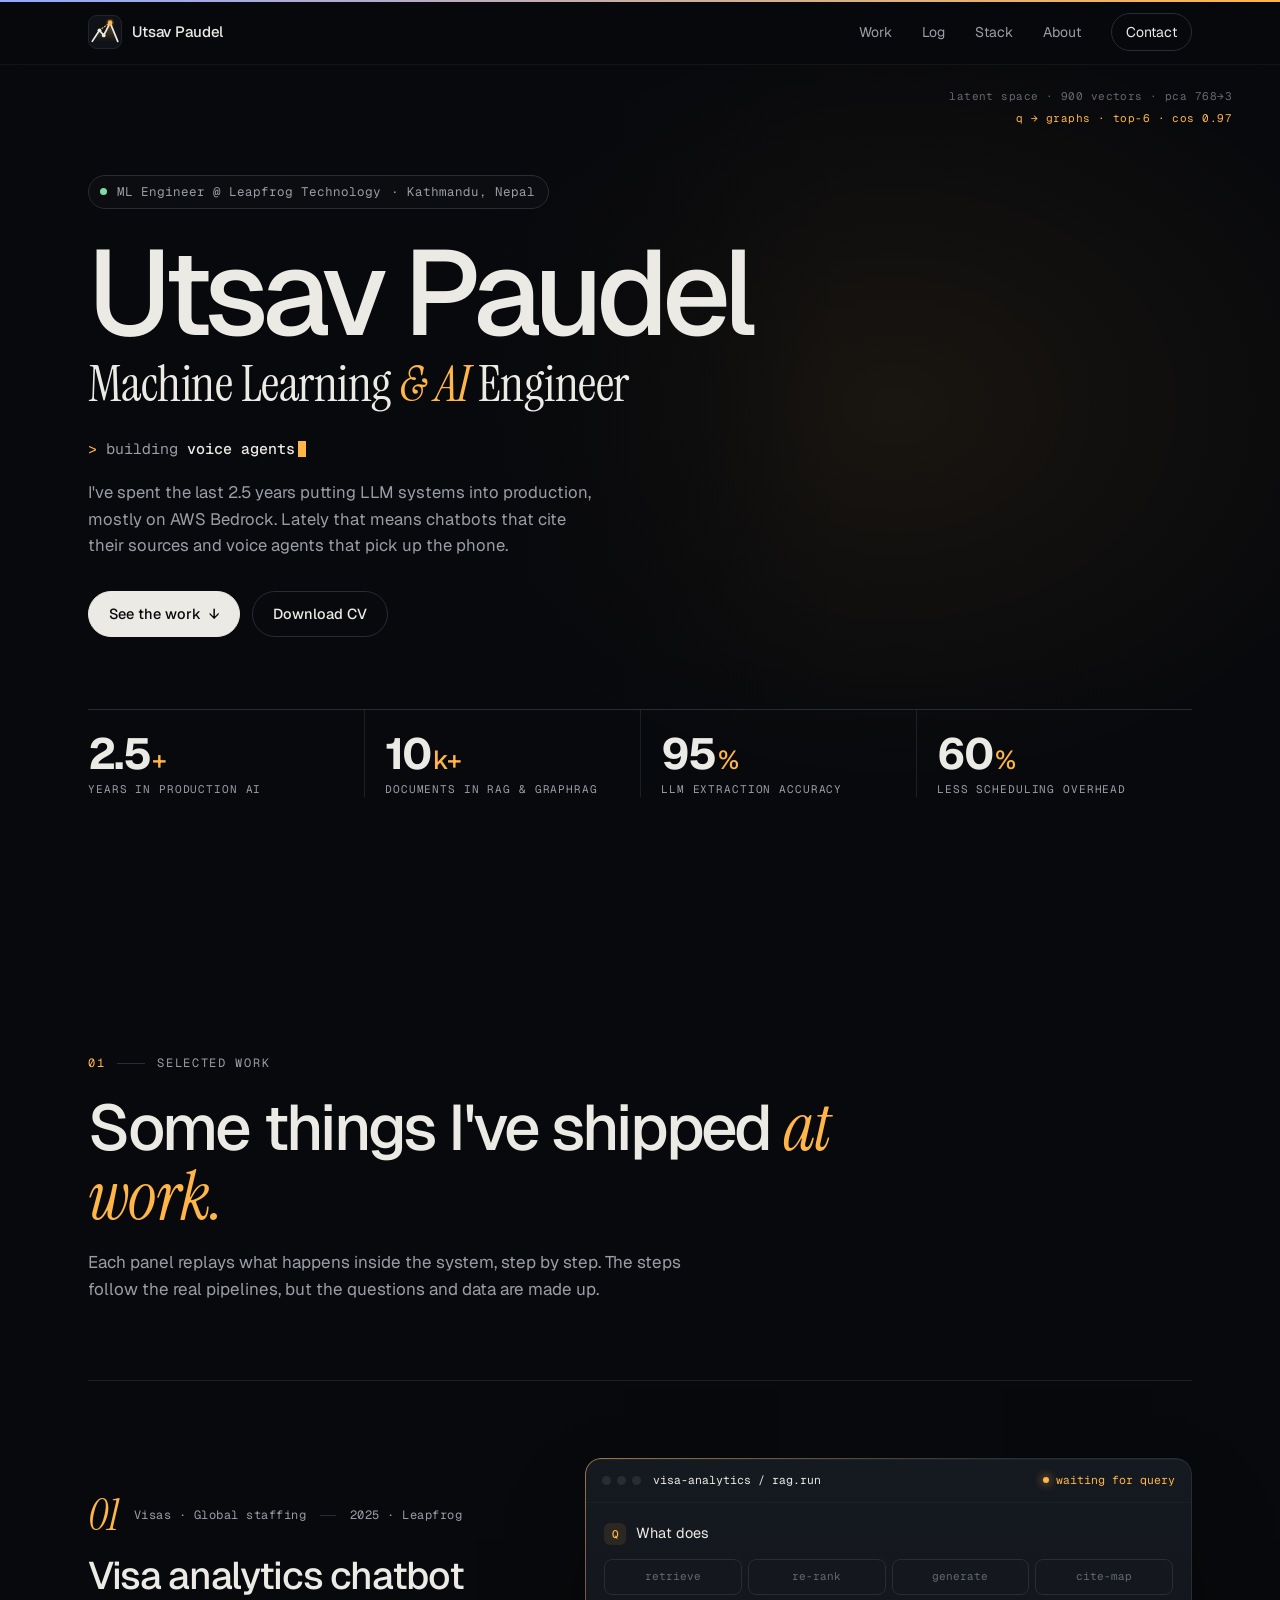
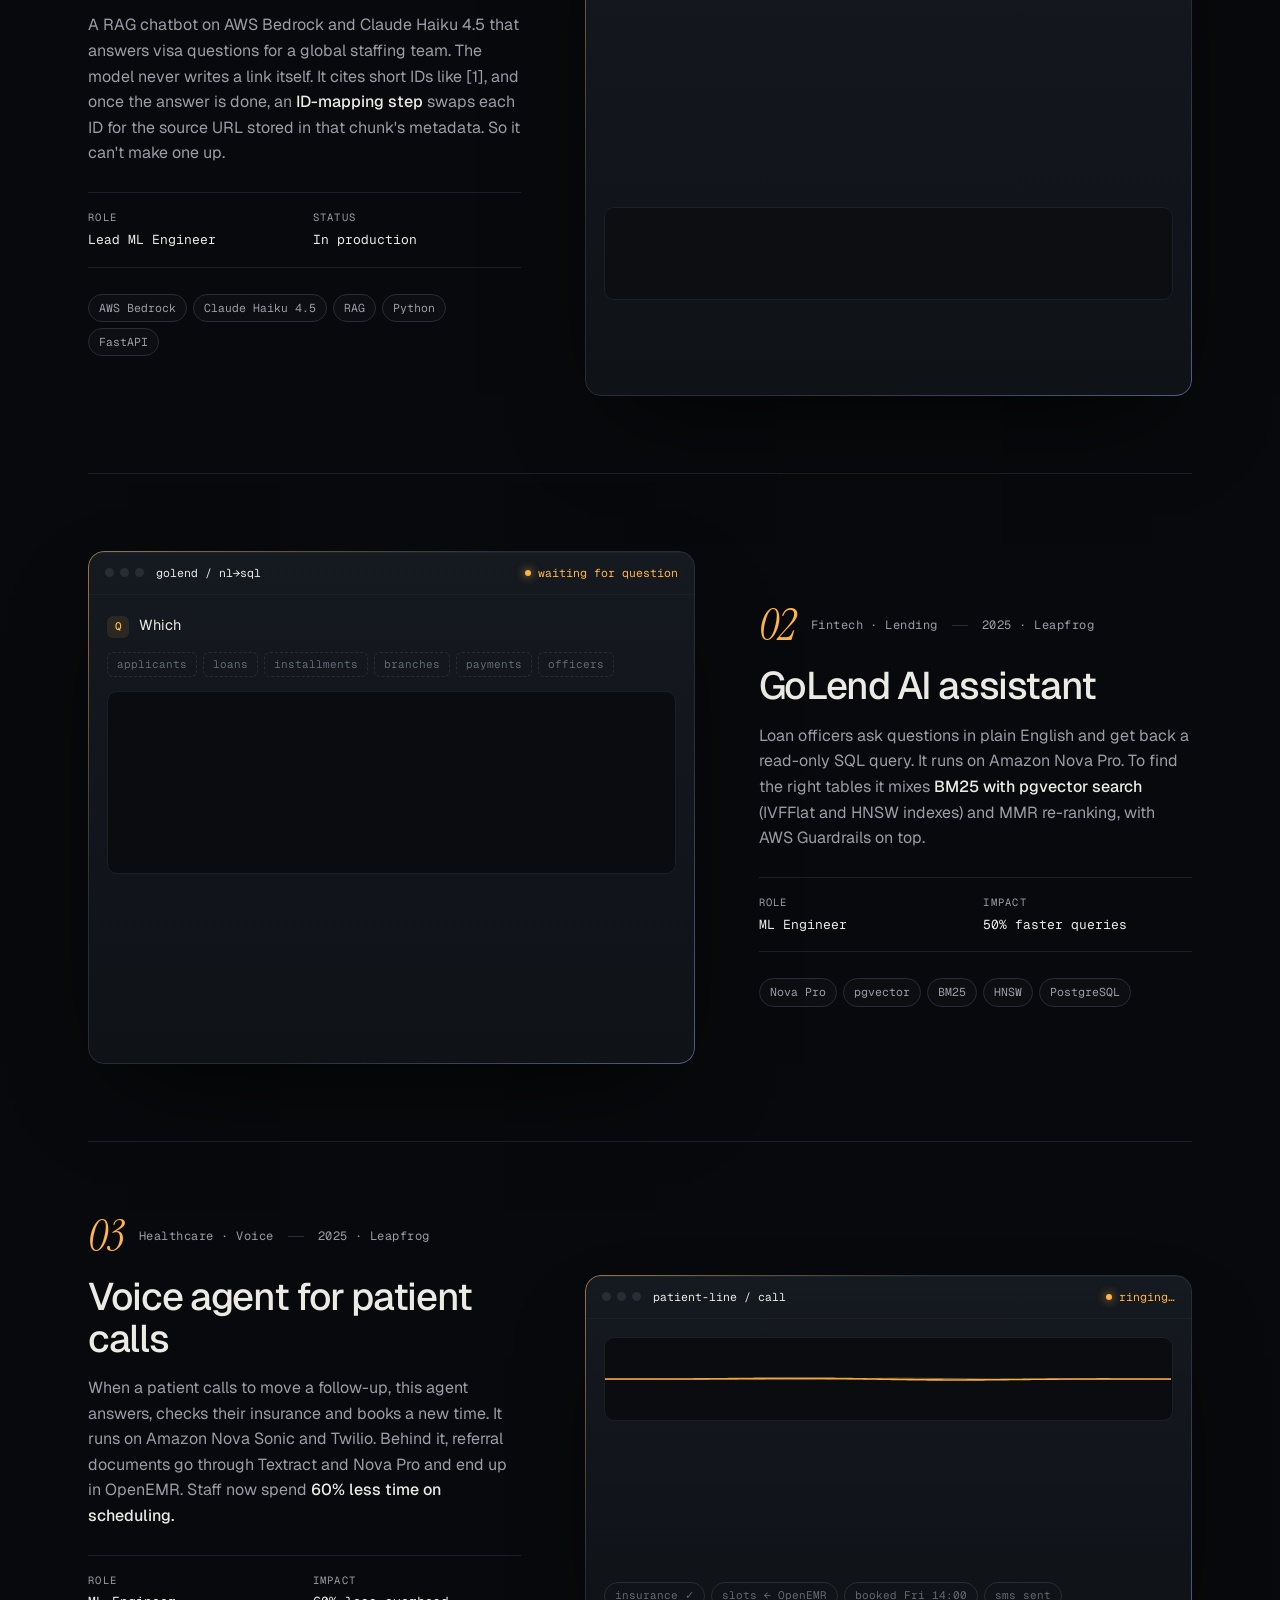
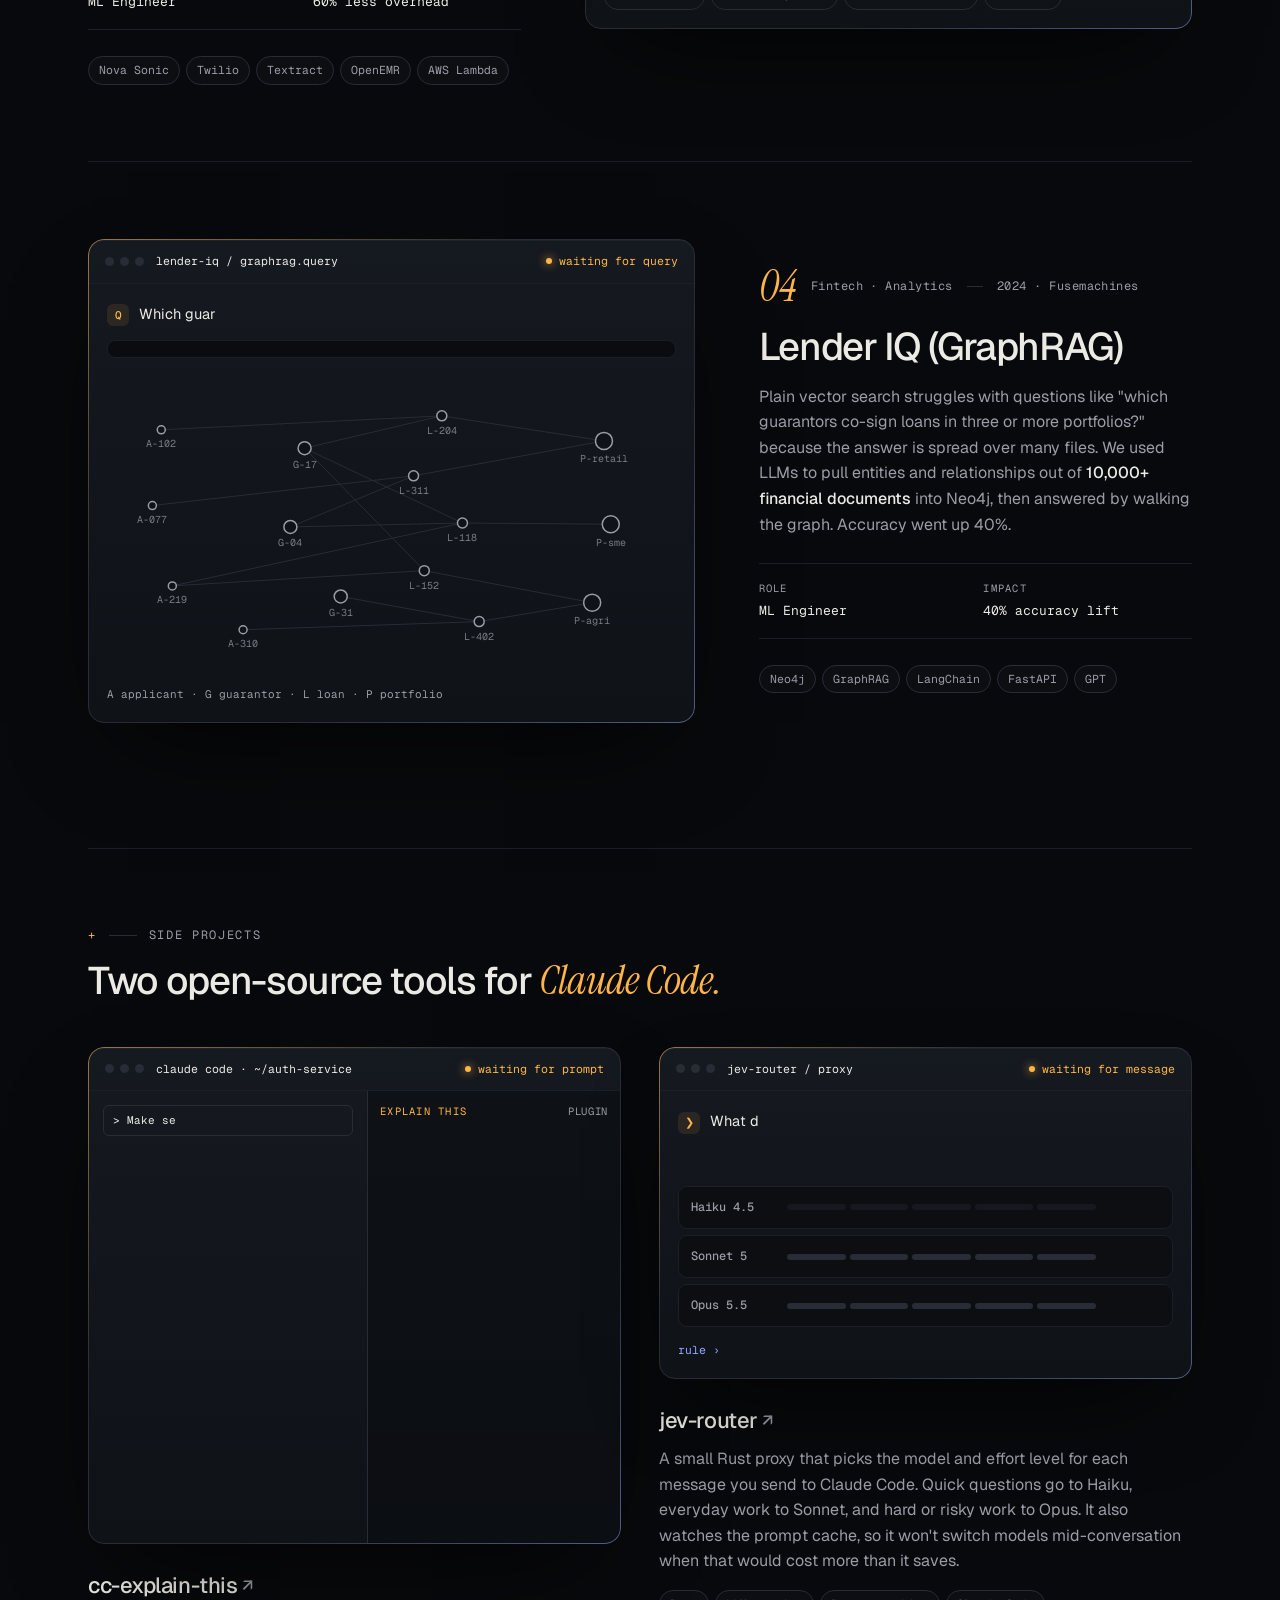
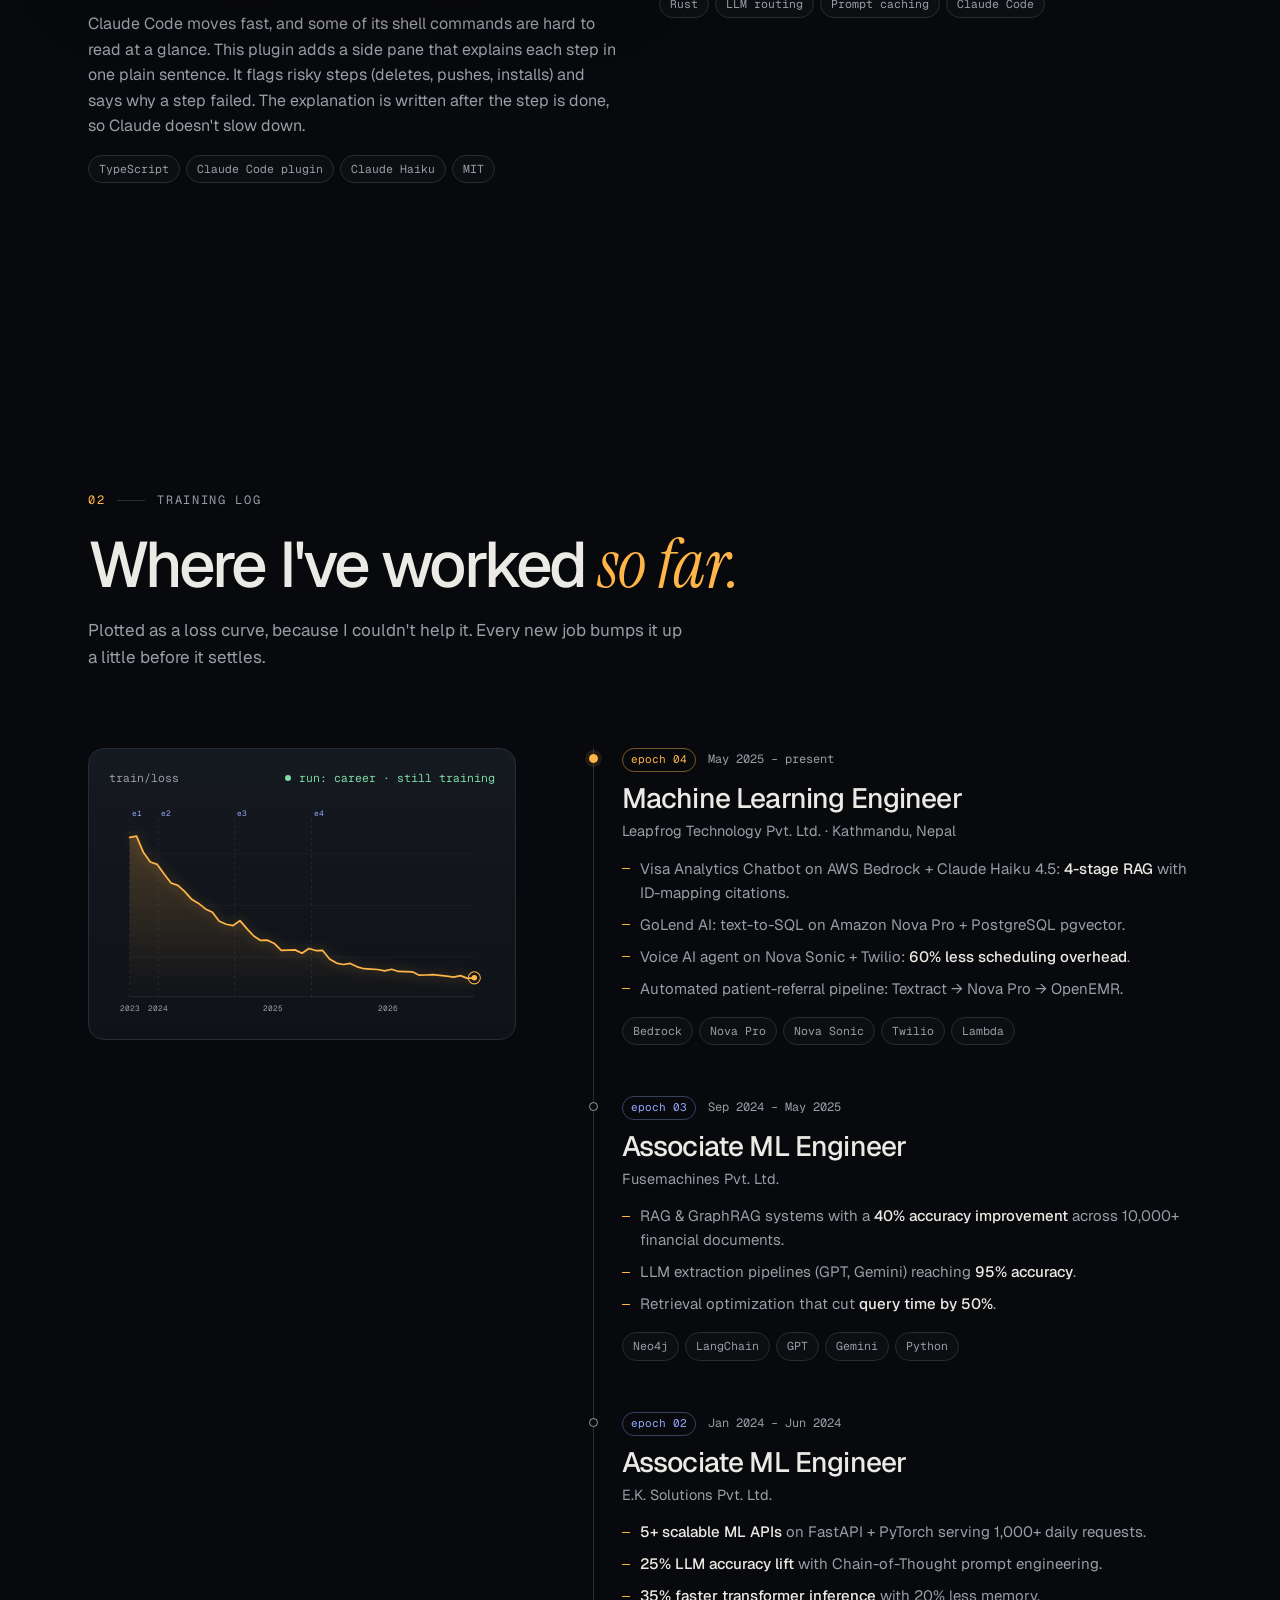
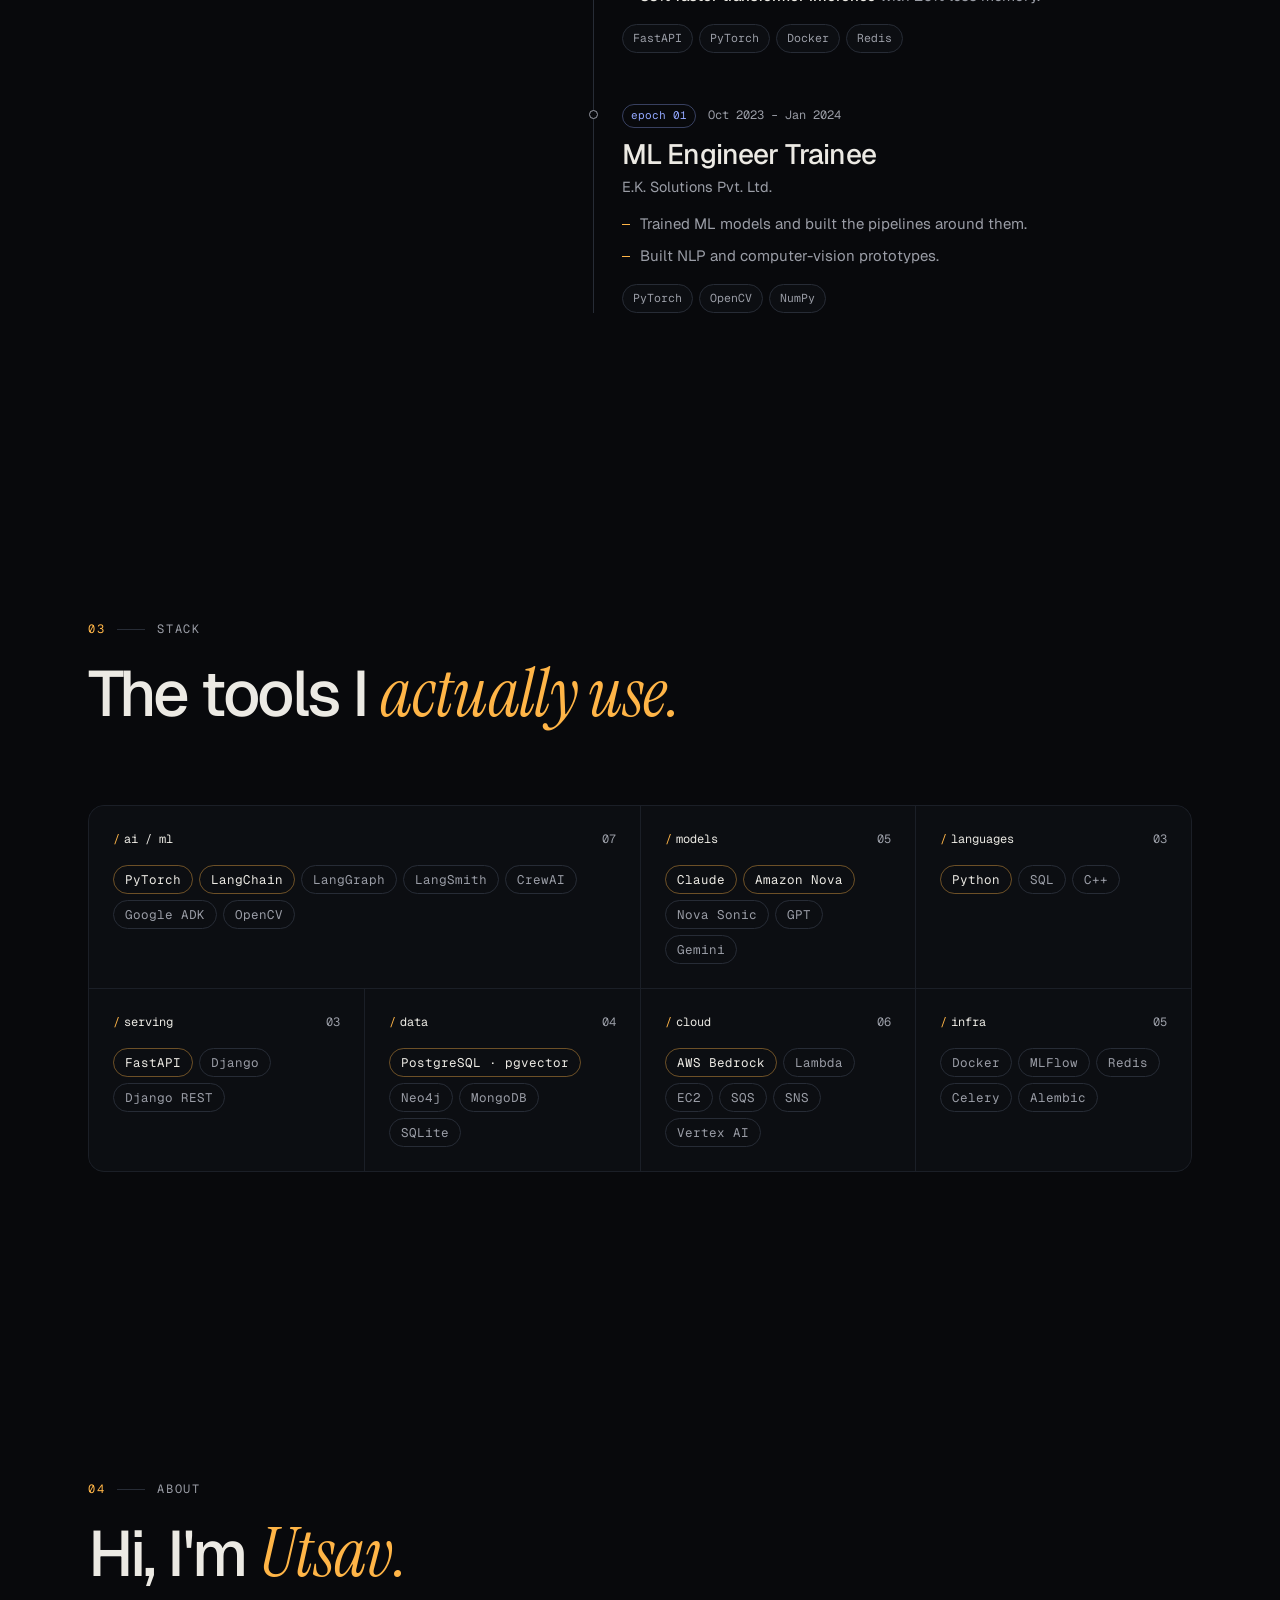
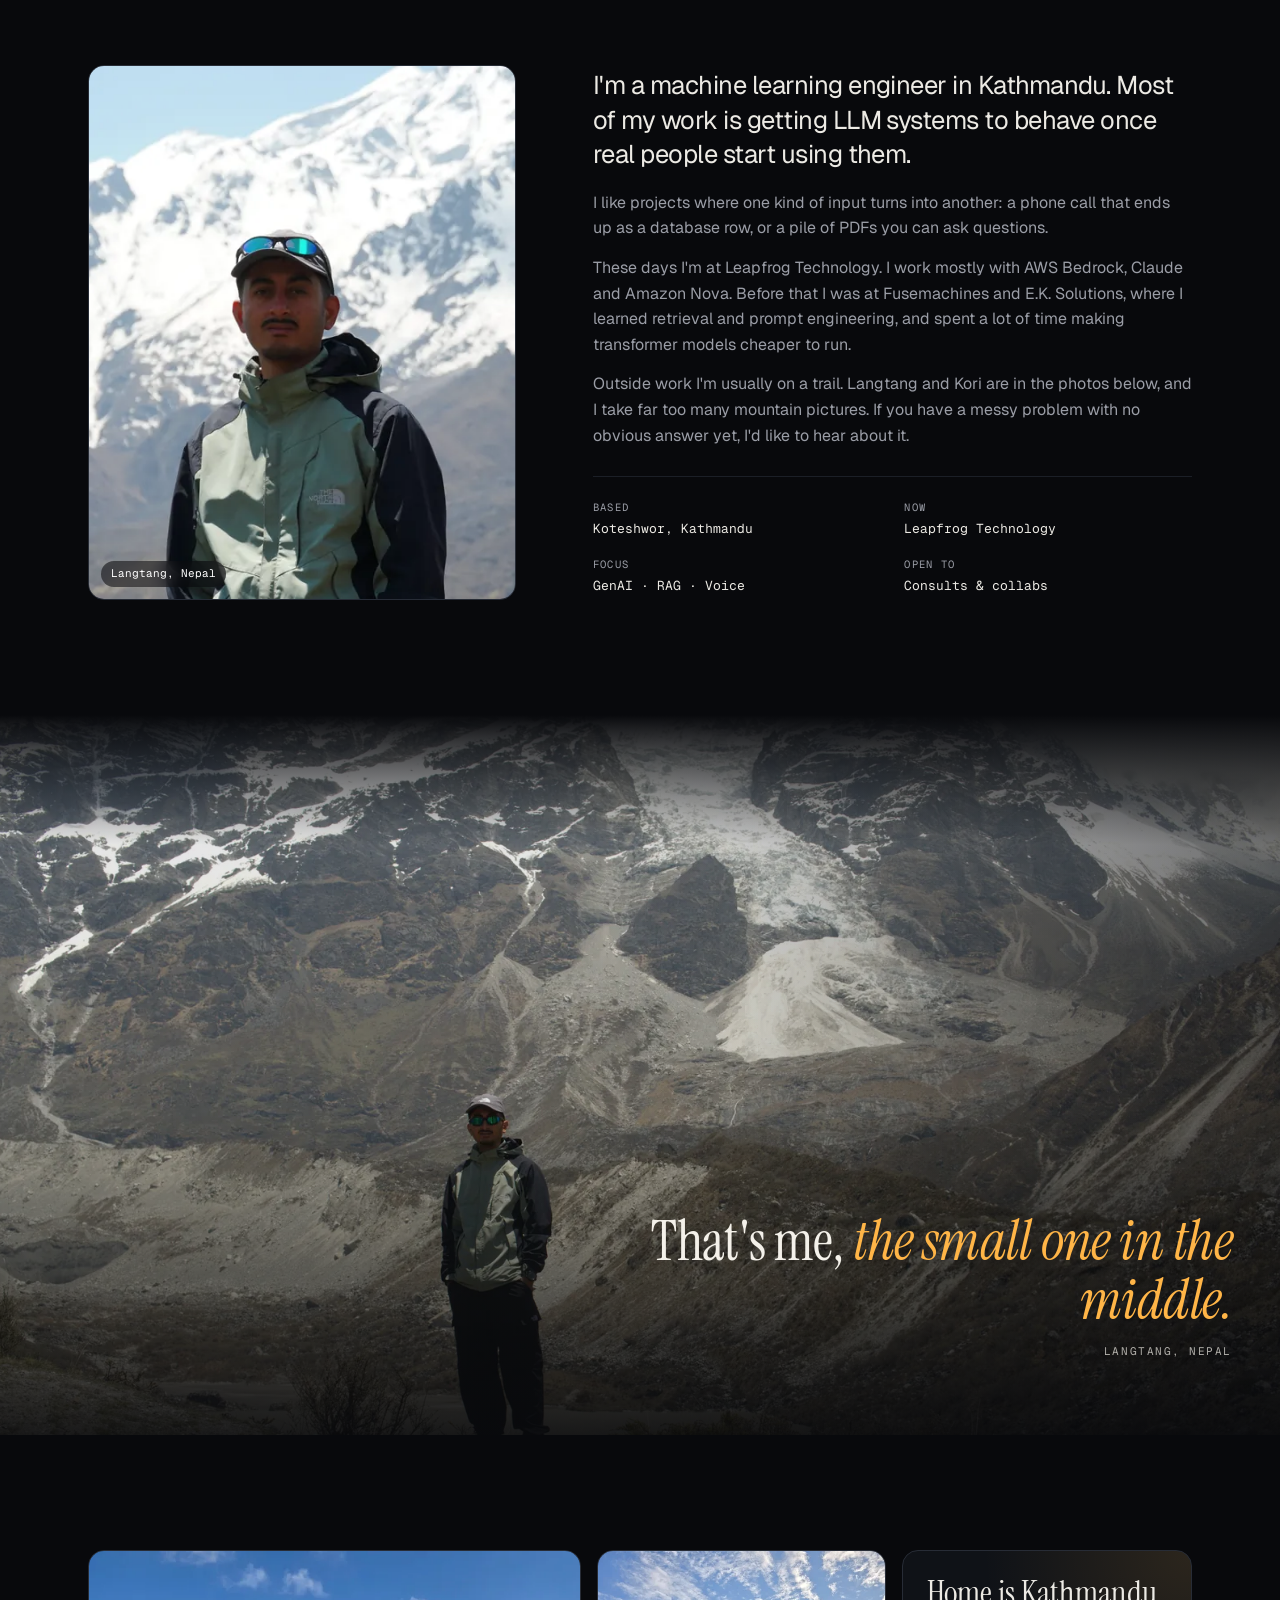
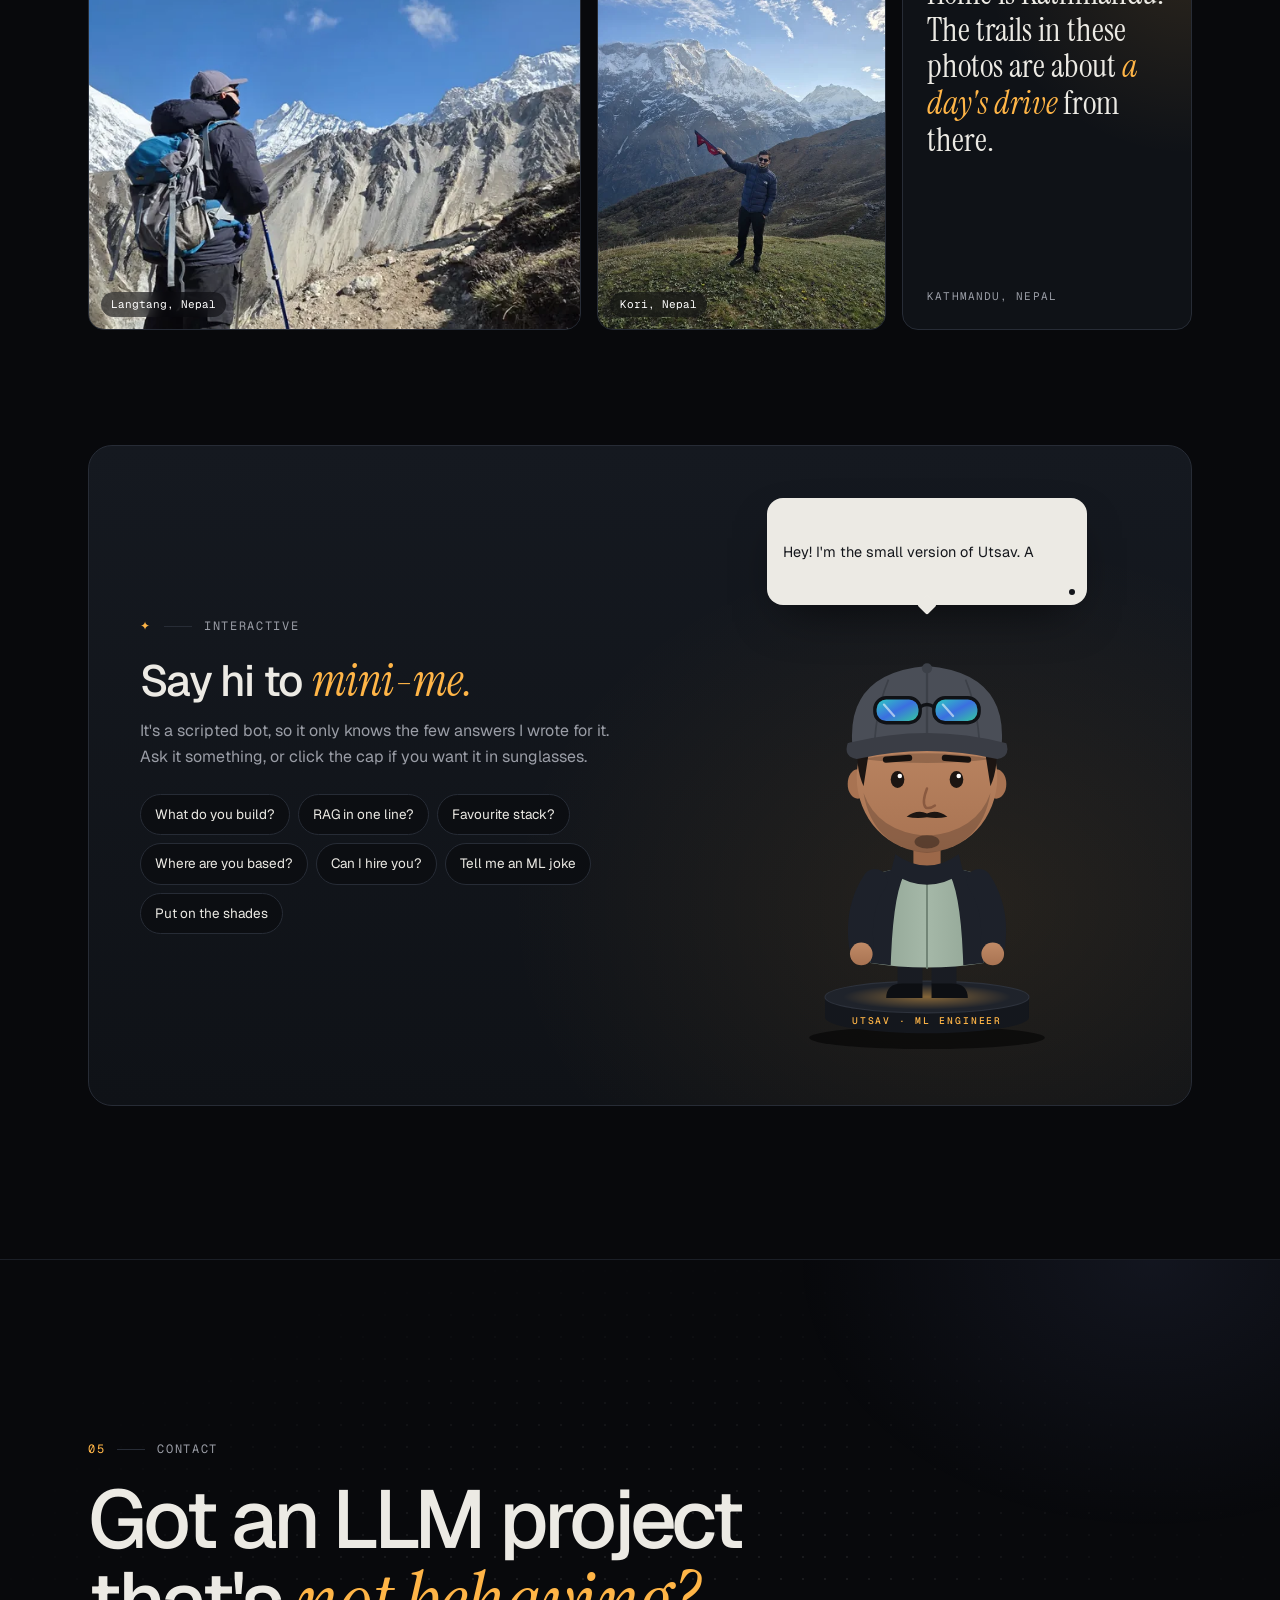
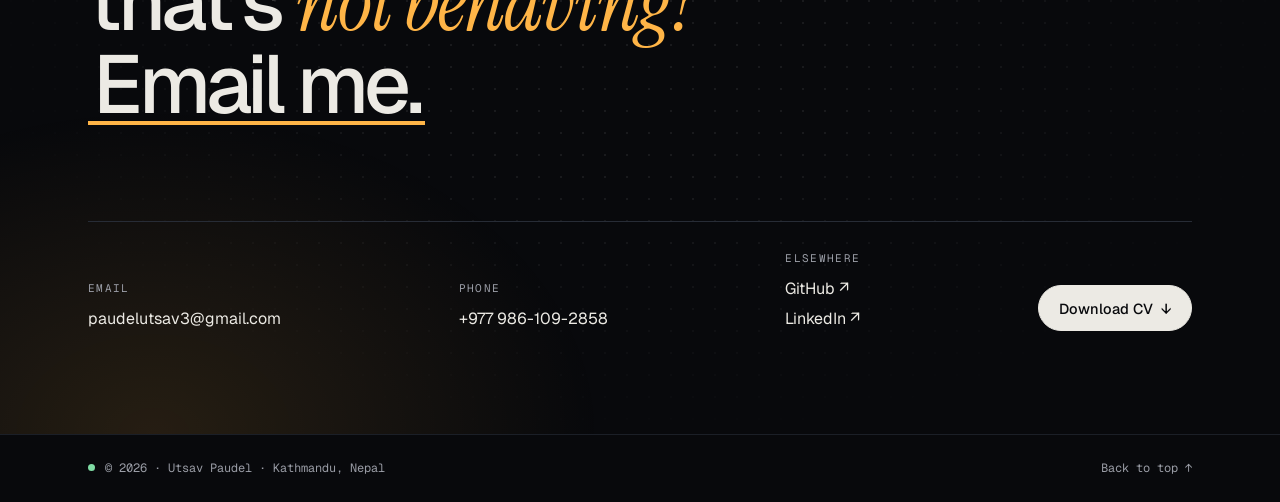
==== commit 62b2ee45: "Footer: remove the 'written by hand' note Co-Authored-By: Claude <noreply@anthropic.com>" ====
--- a/index.html
+++ b/index.html
@@ -766,7 +766,6 @@
 <footer class="foot">
   <div class="wrap foot-row mono">
     <span><i class="live-dot"></i>© 2026 · Utsav Paudel · Kathmandu, Nepal</span>
-    <span>Written by hand in plain HTML, CSS and JS.</span>
     <a href="#top">Back to top ↑</a>
   </div>
   <!-- SEO: name spelling variations for search discoverability -->
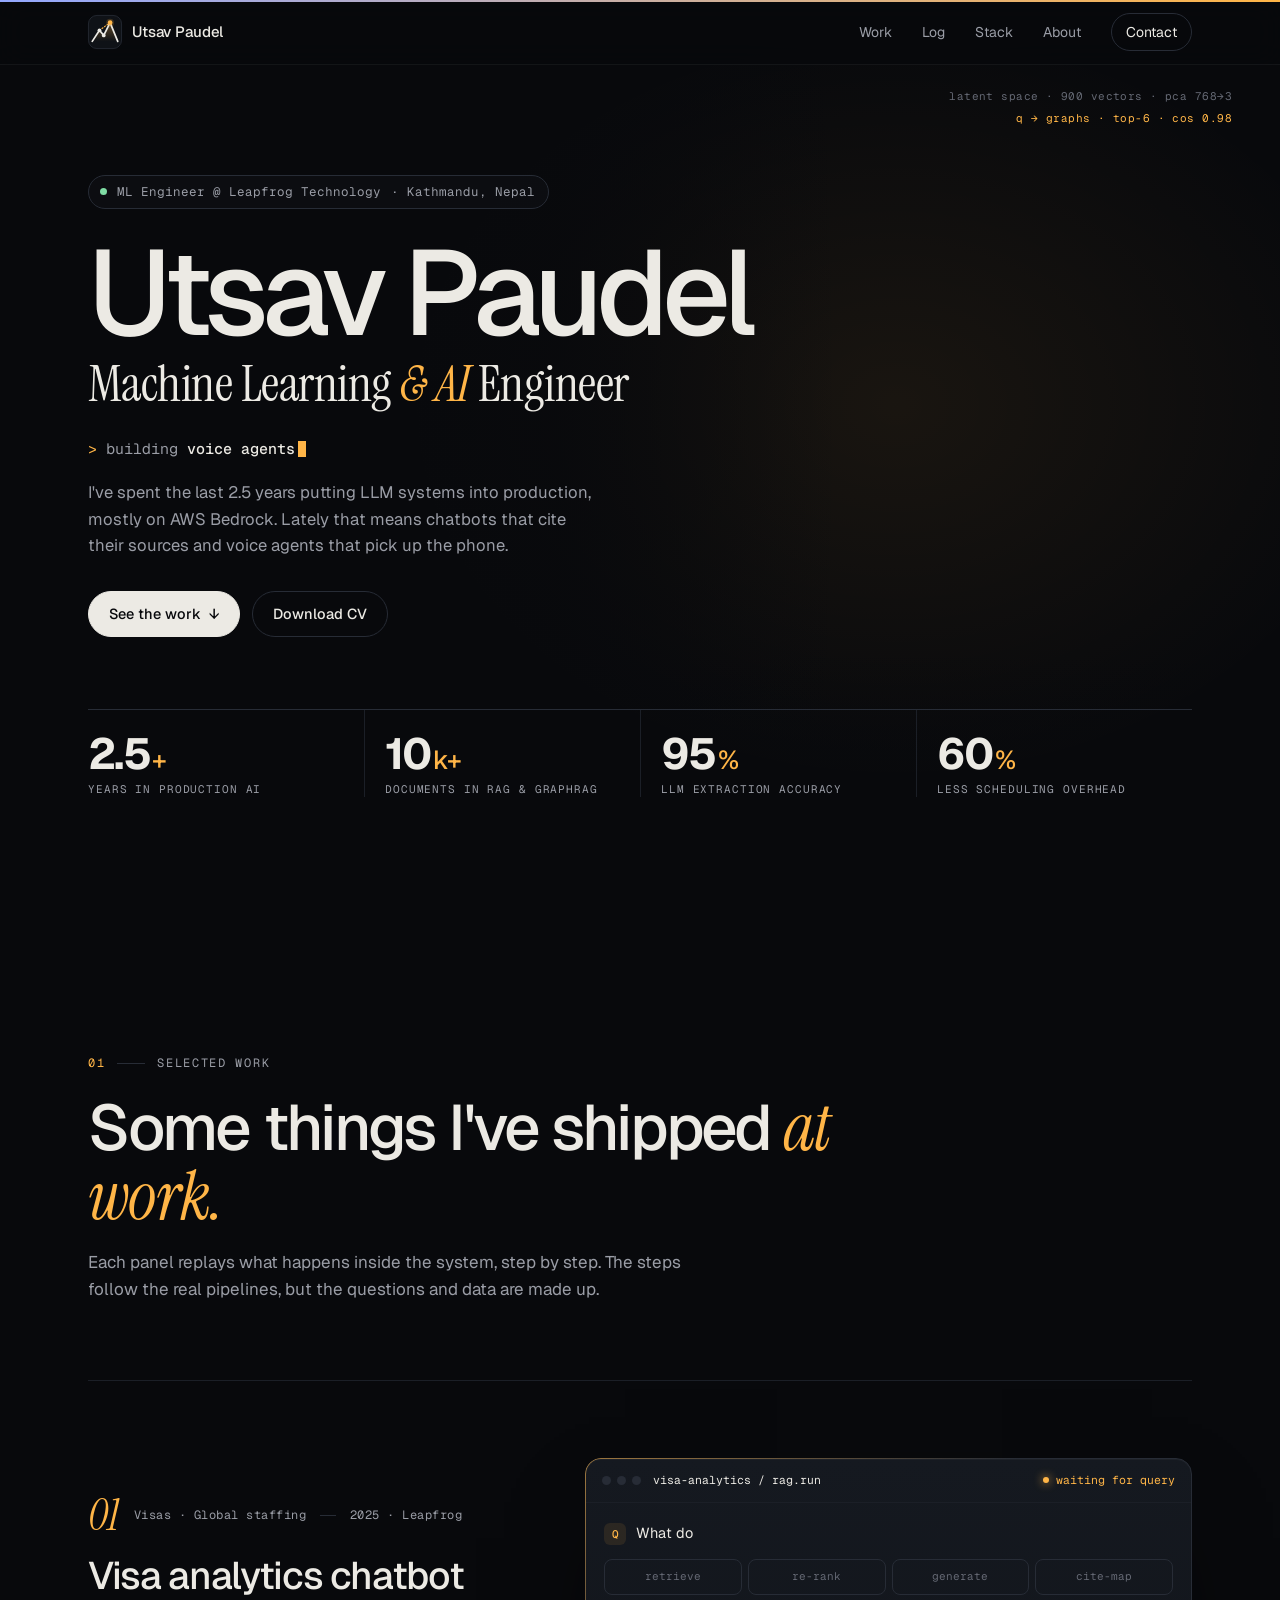
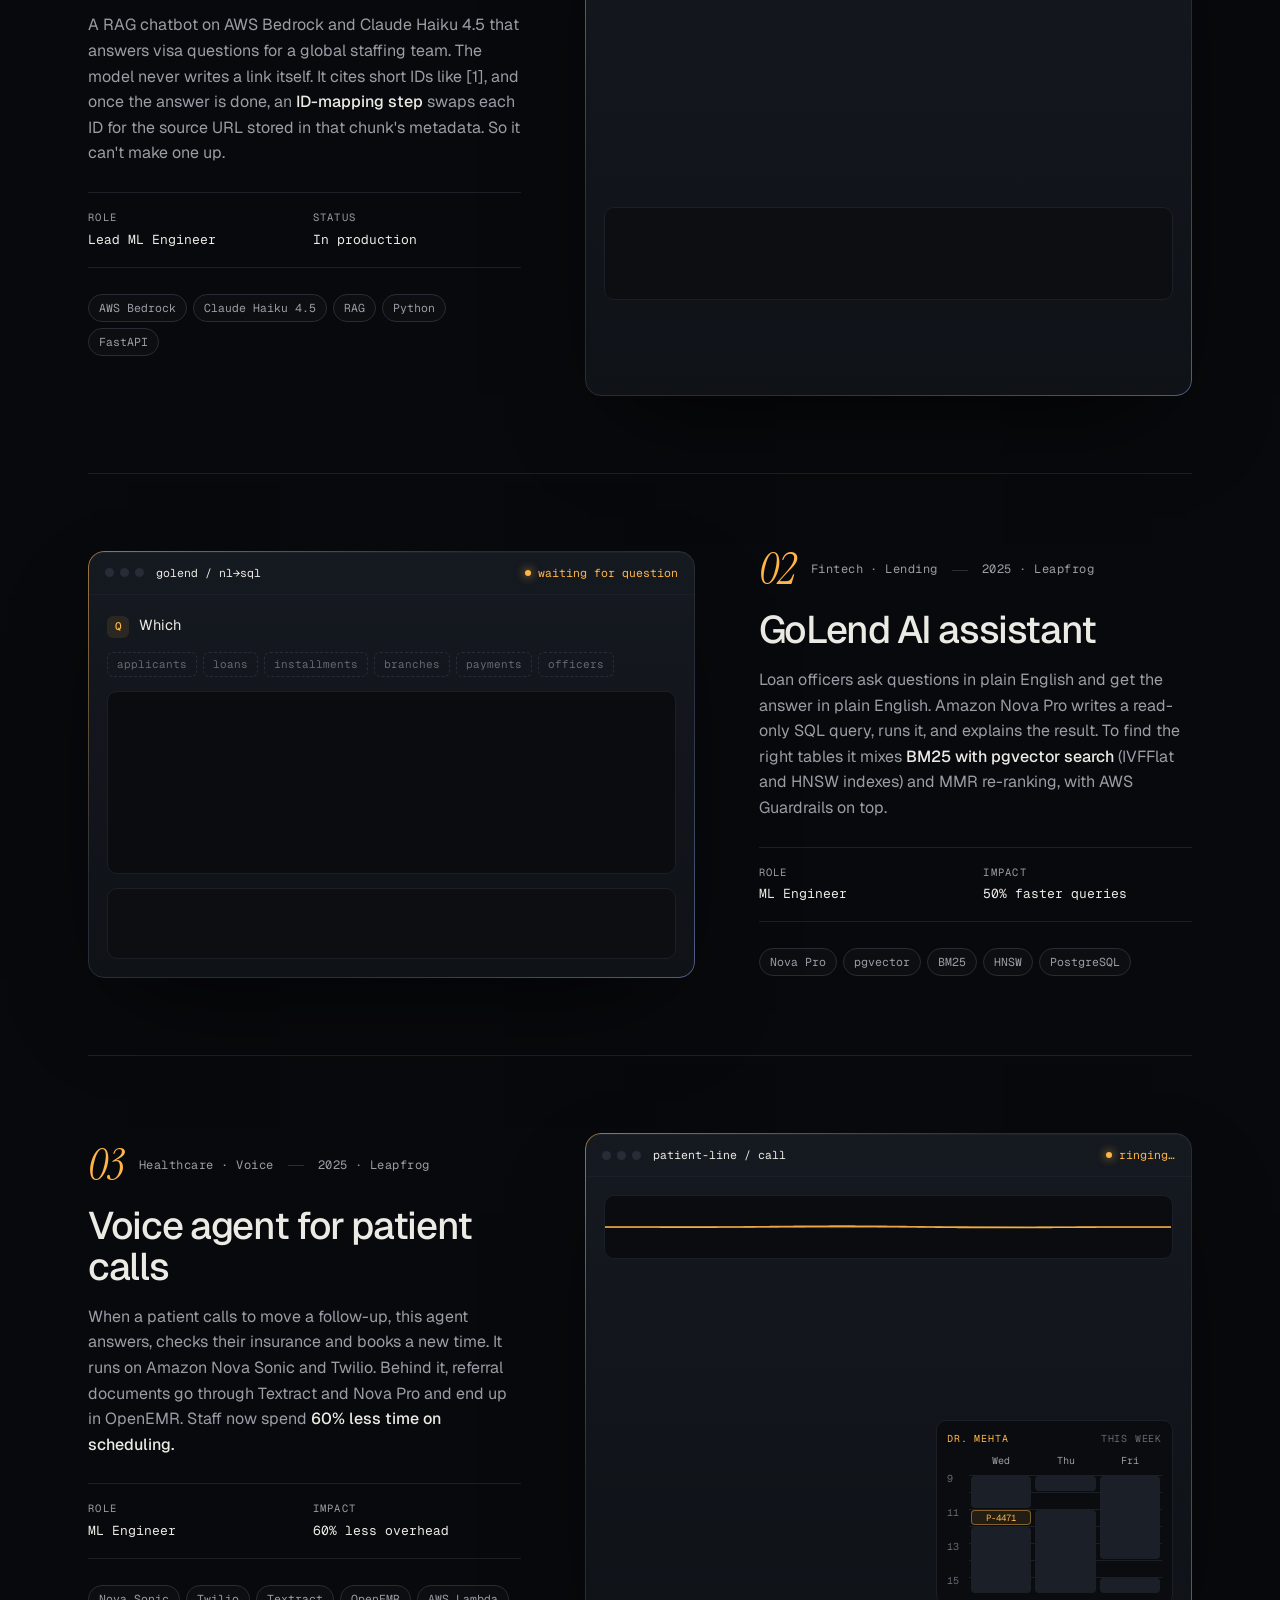
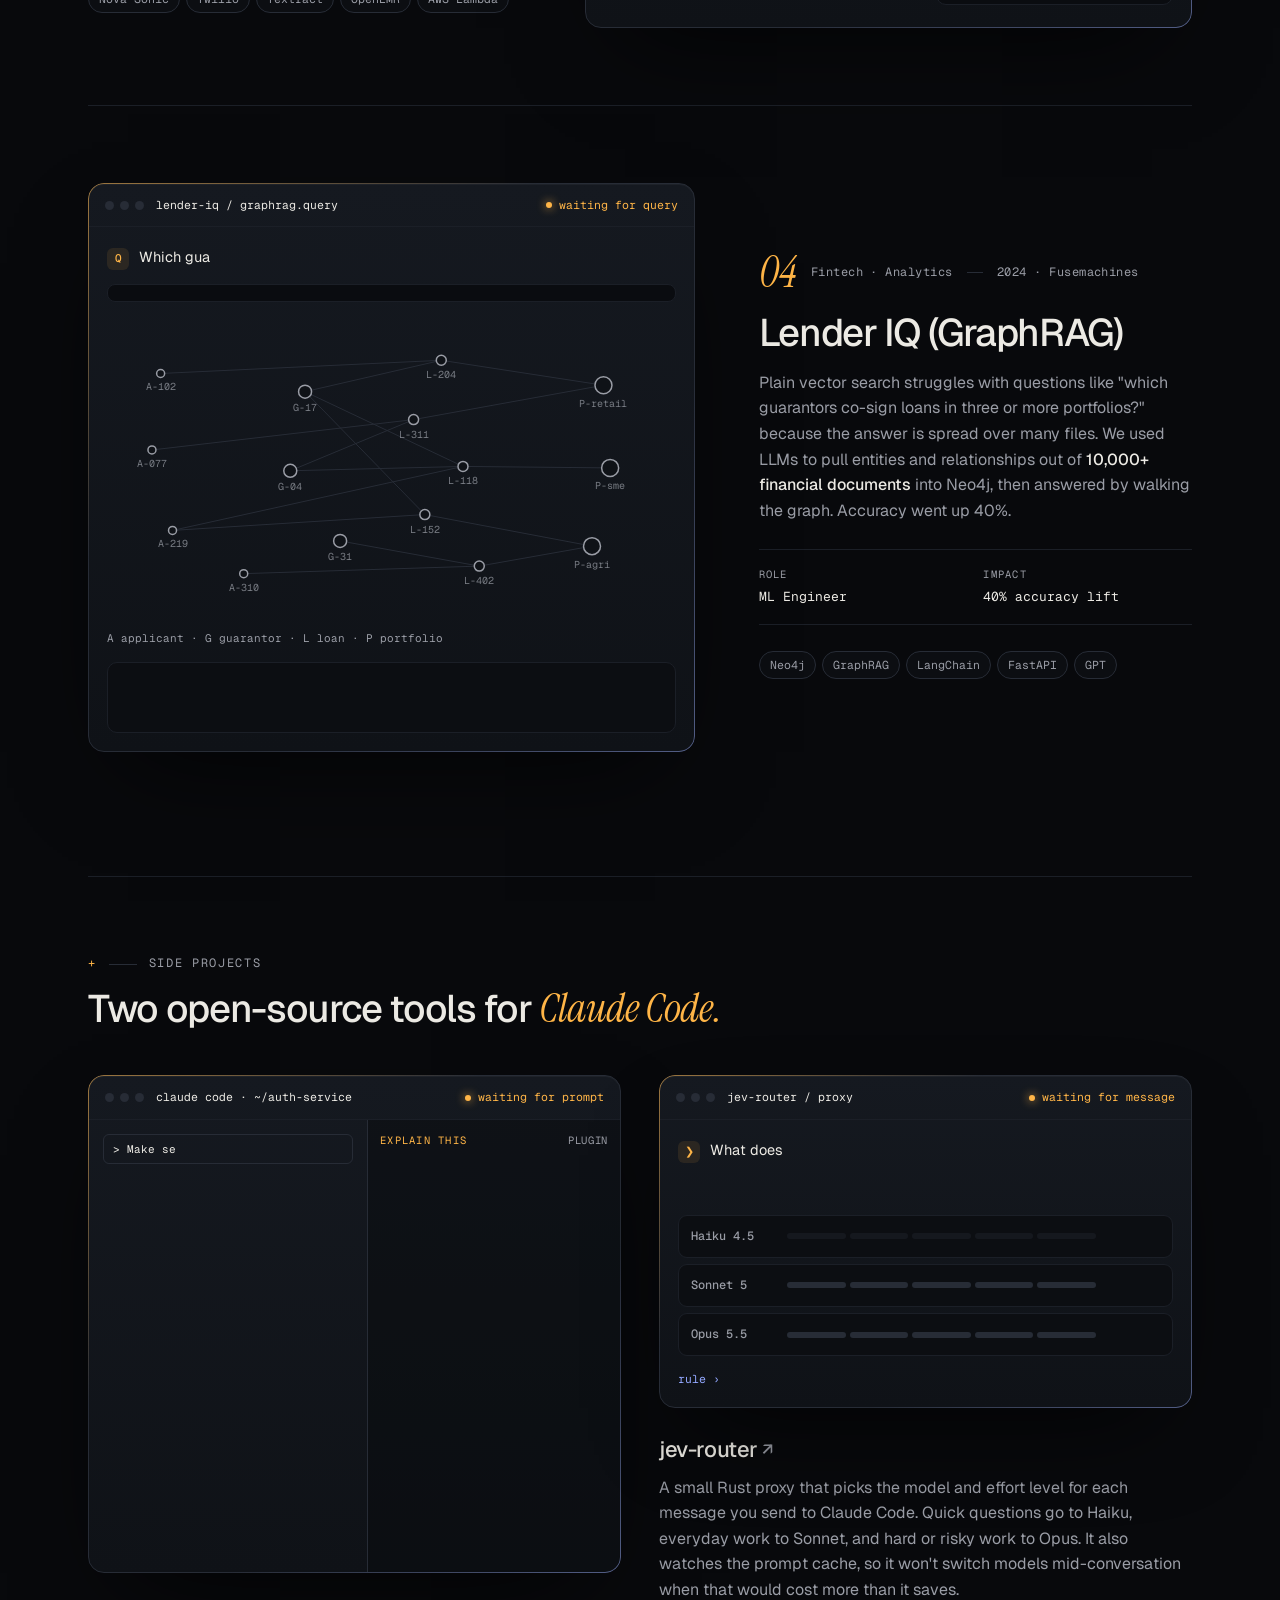
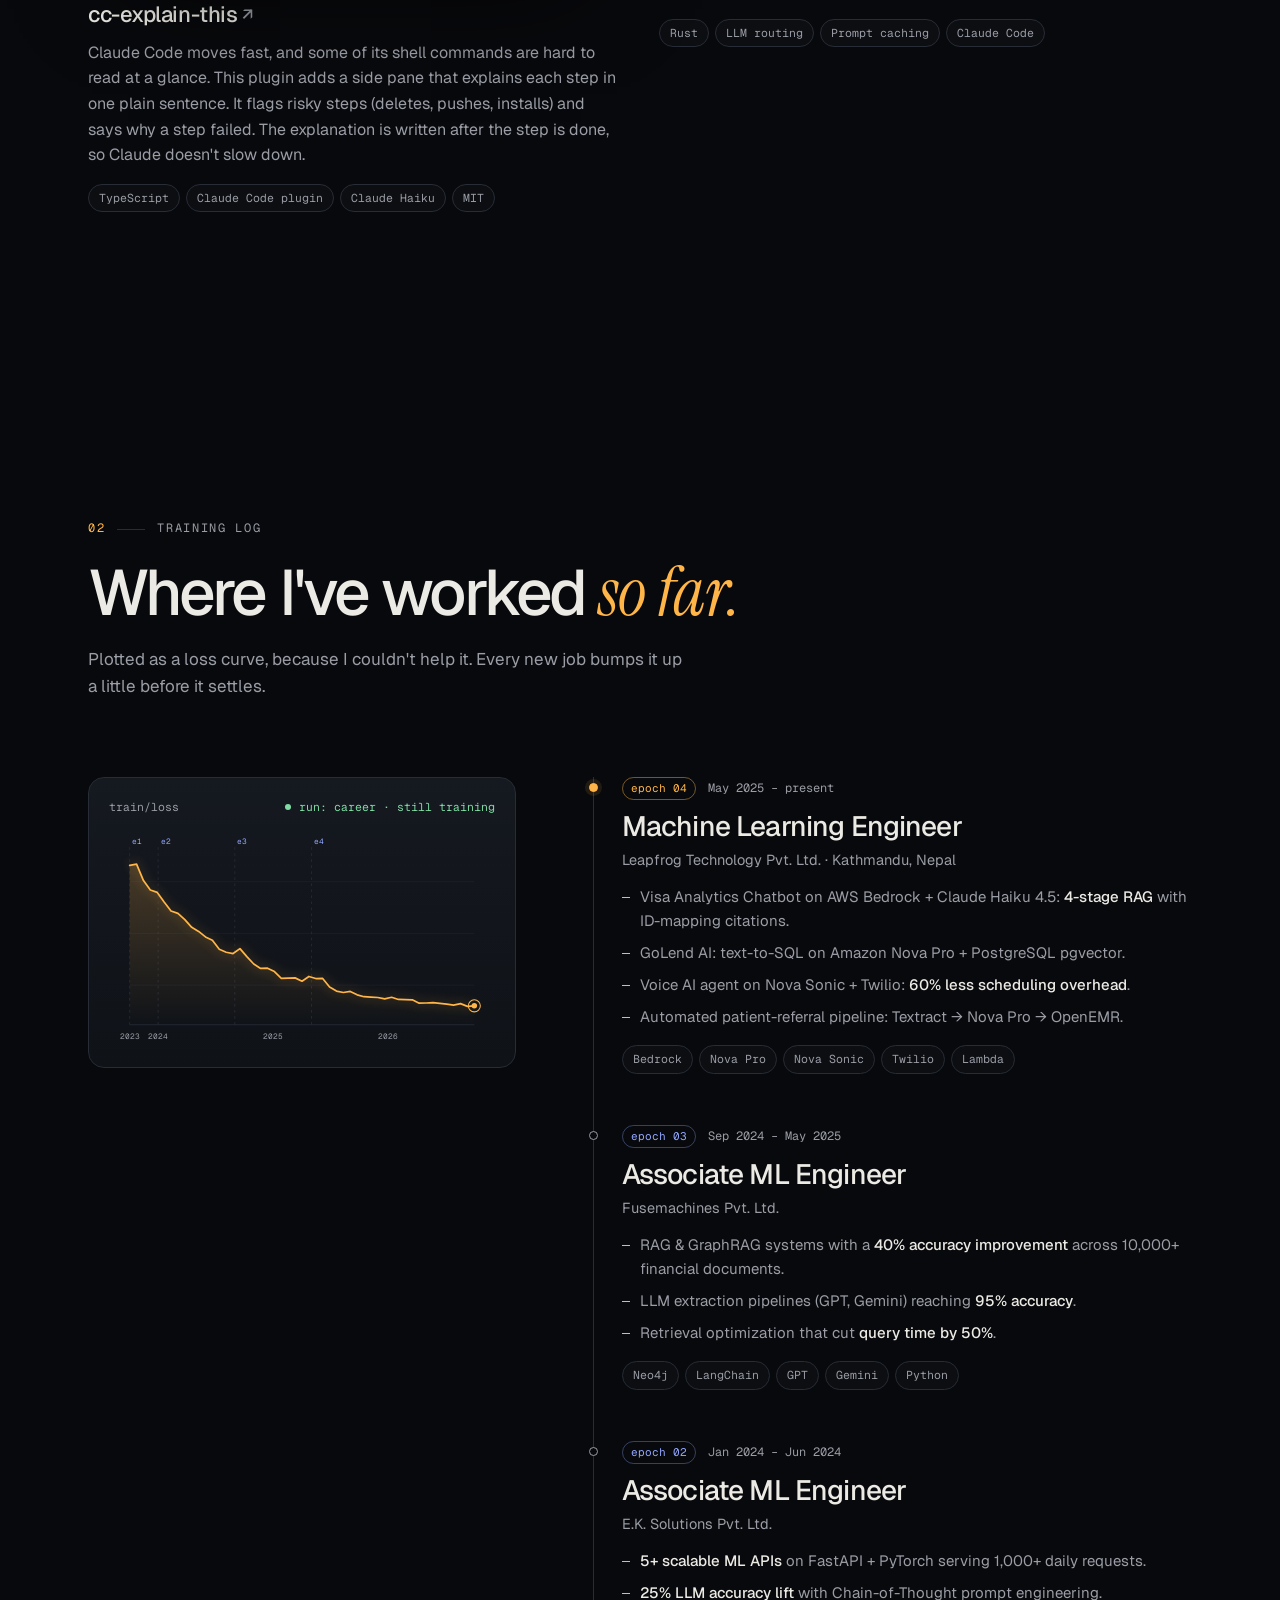
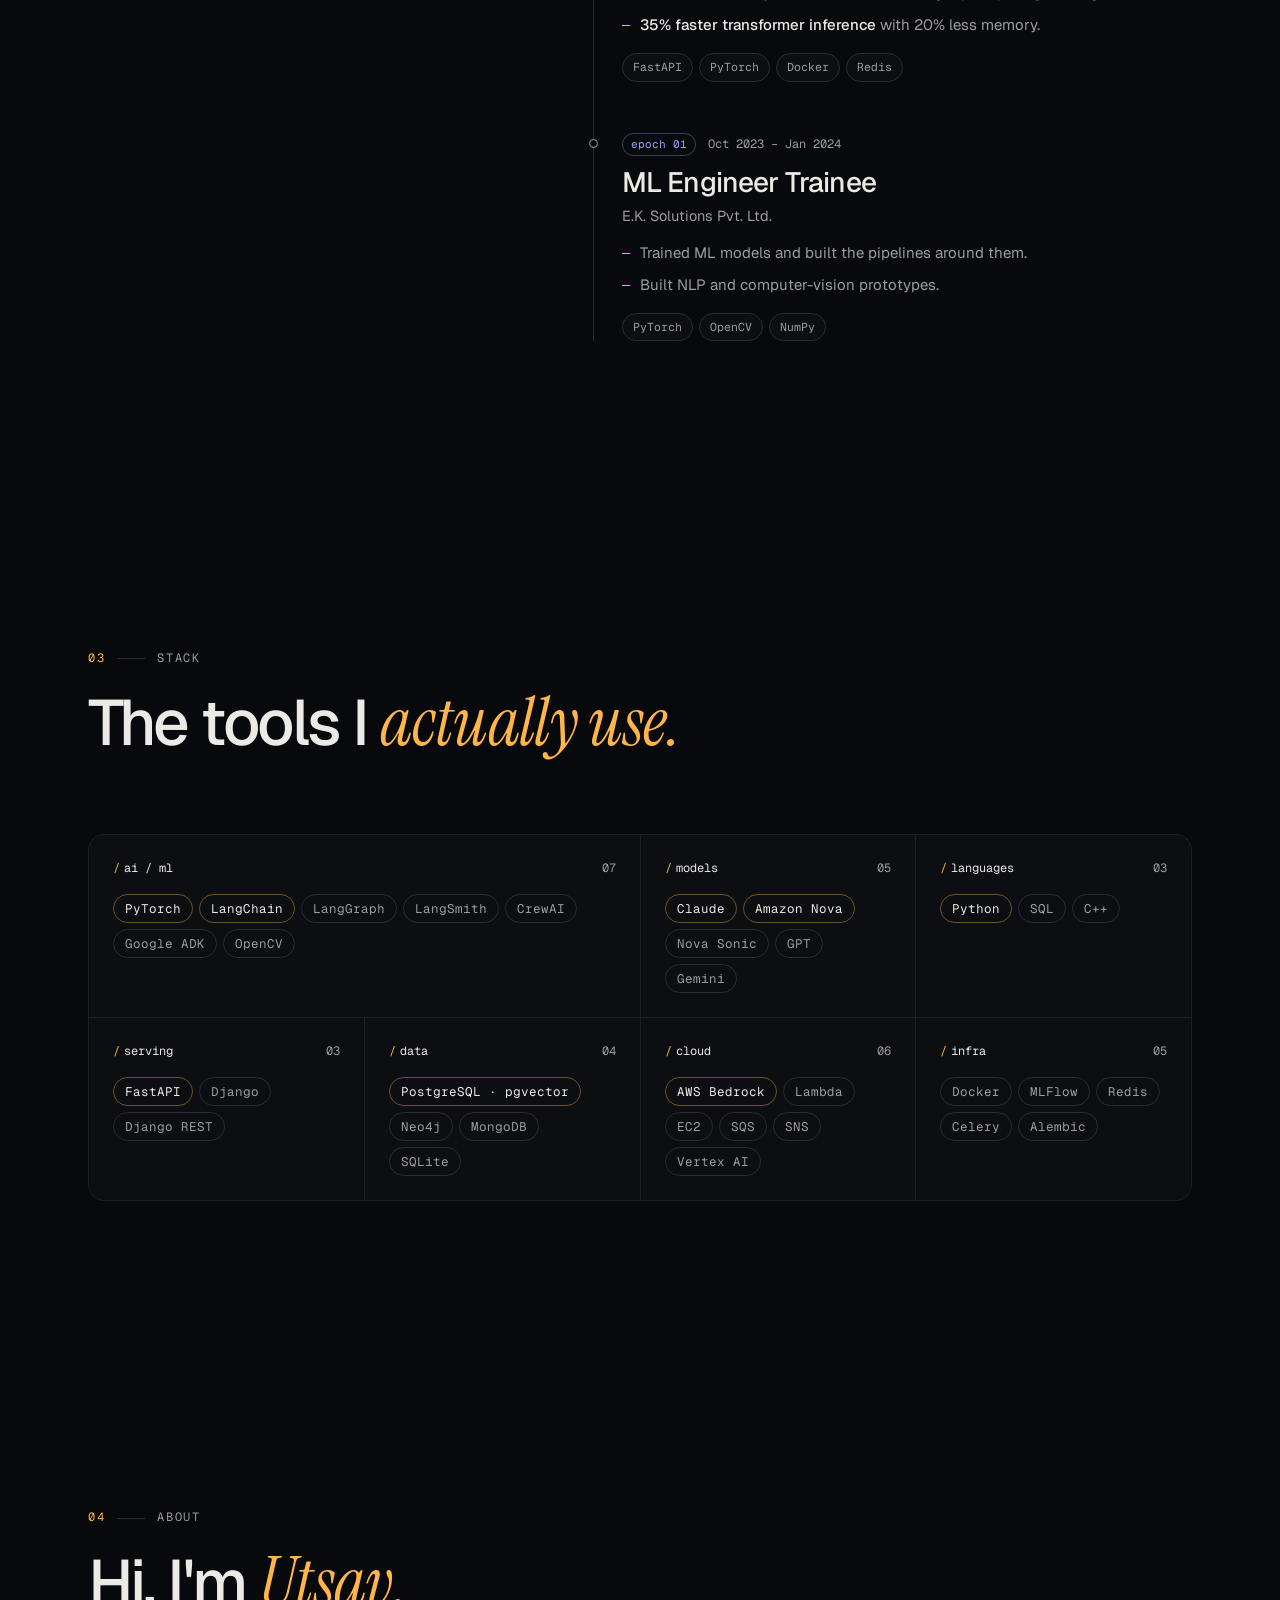
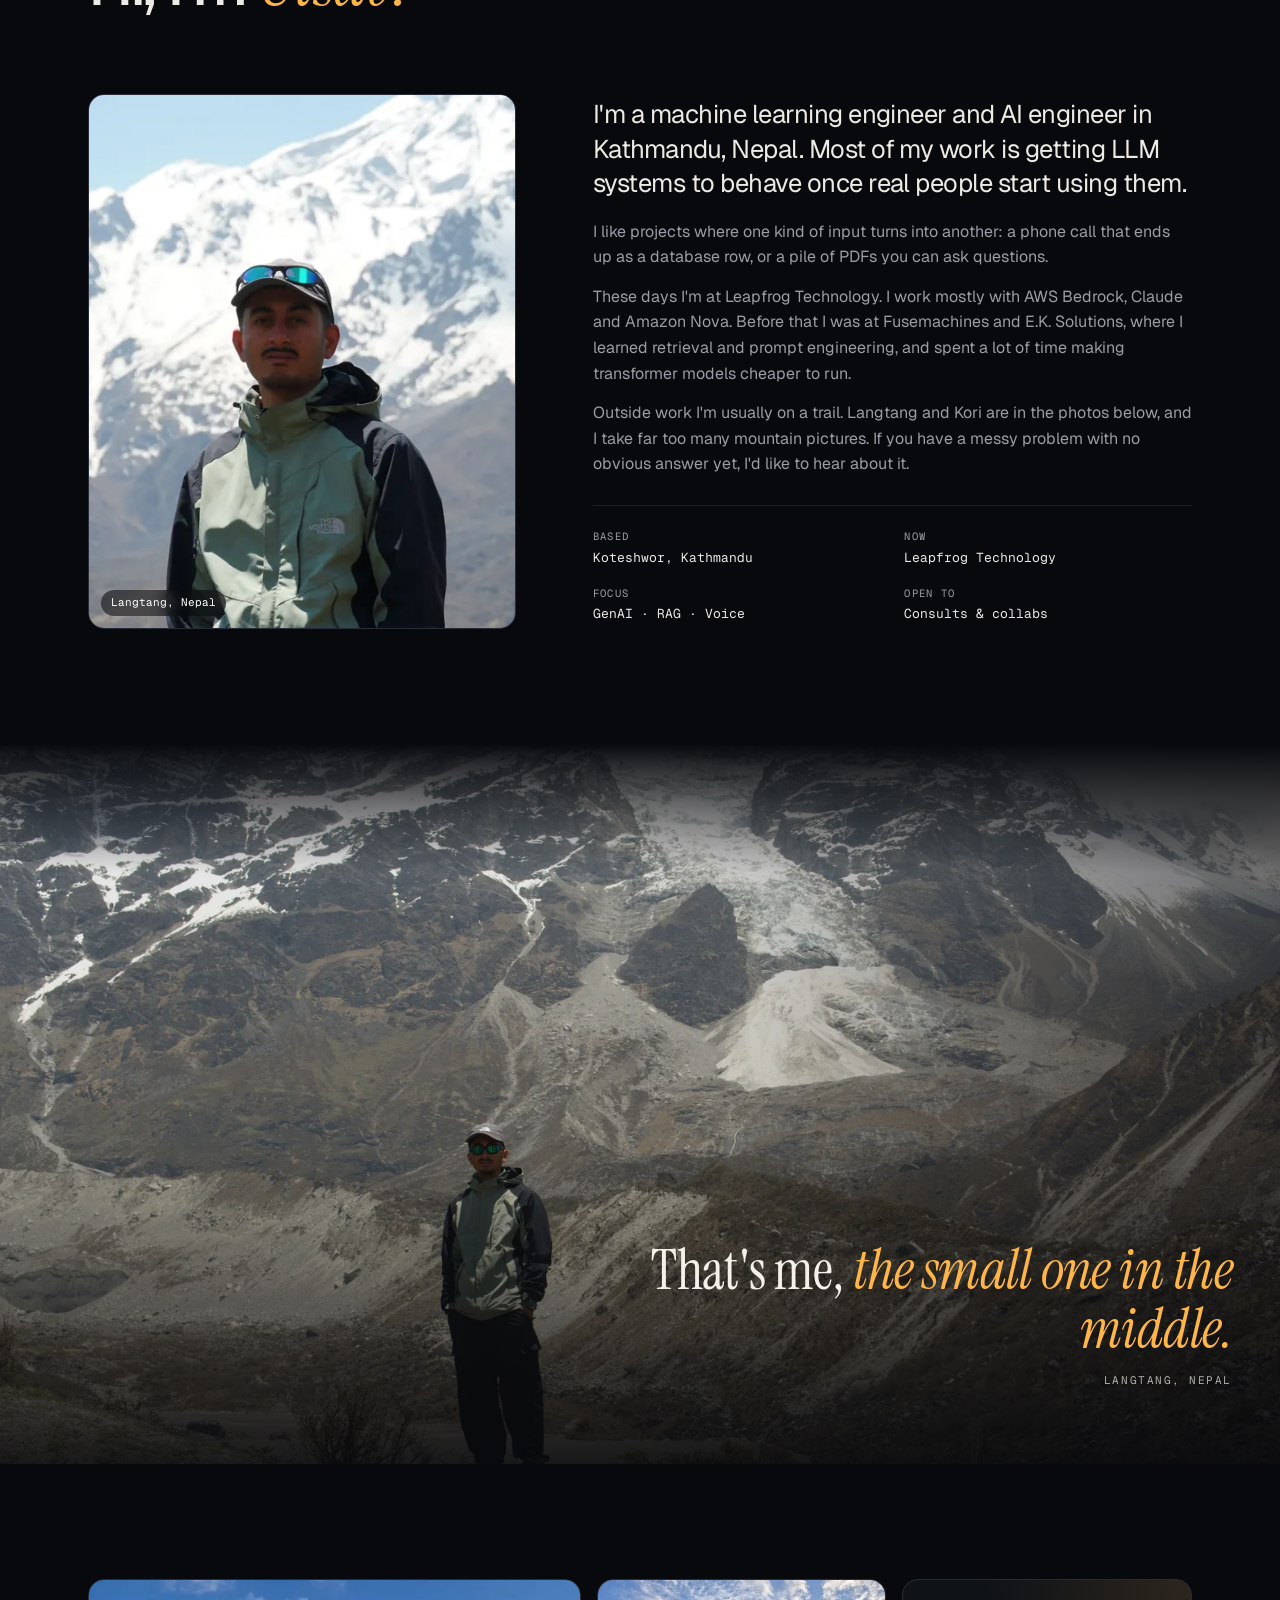
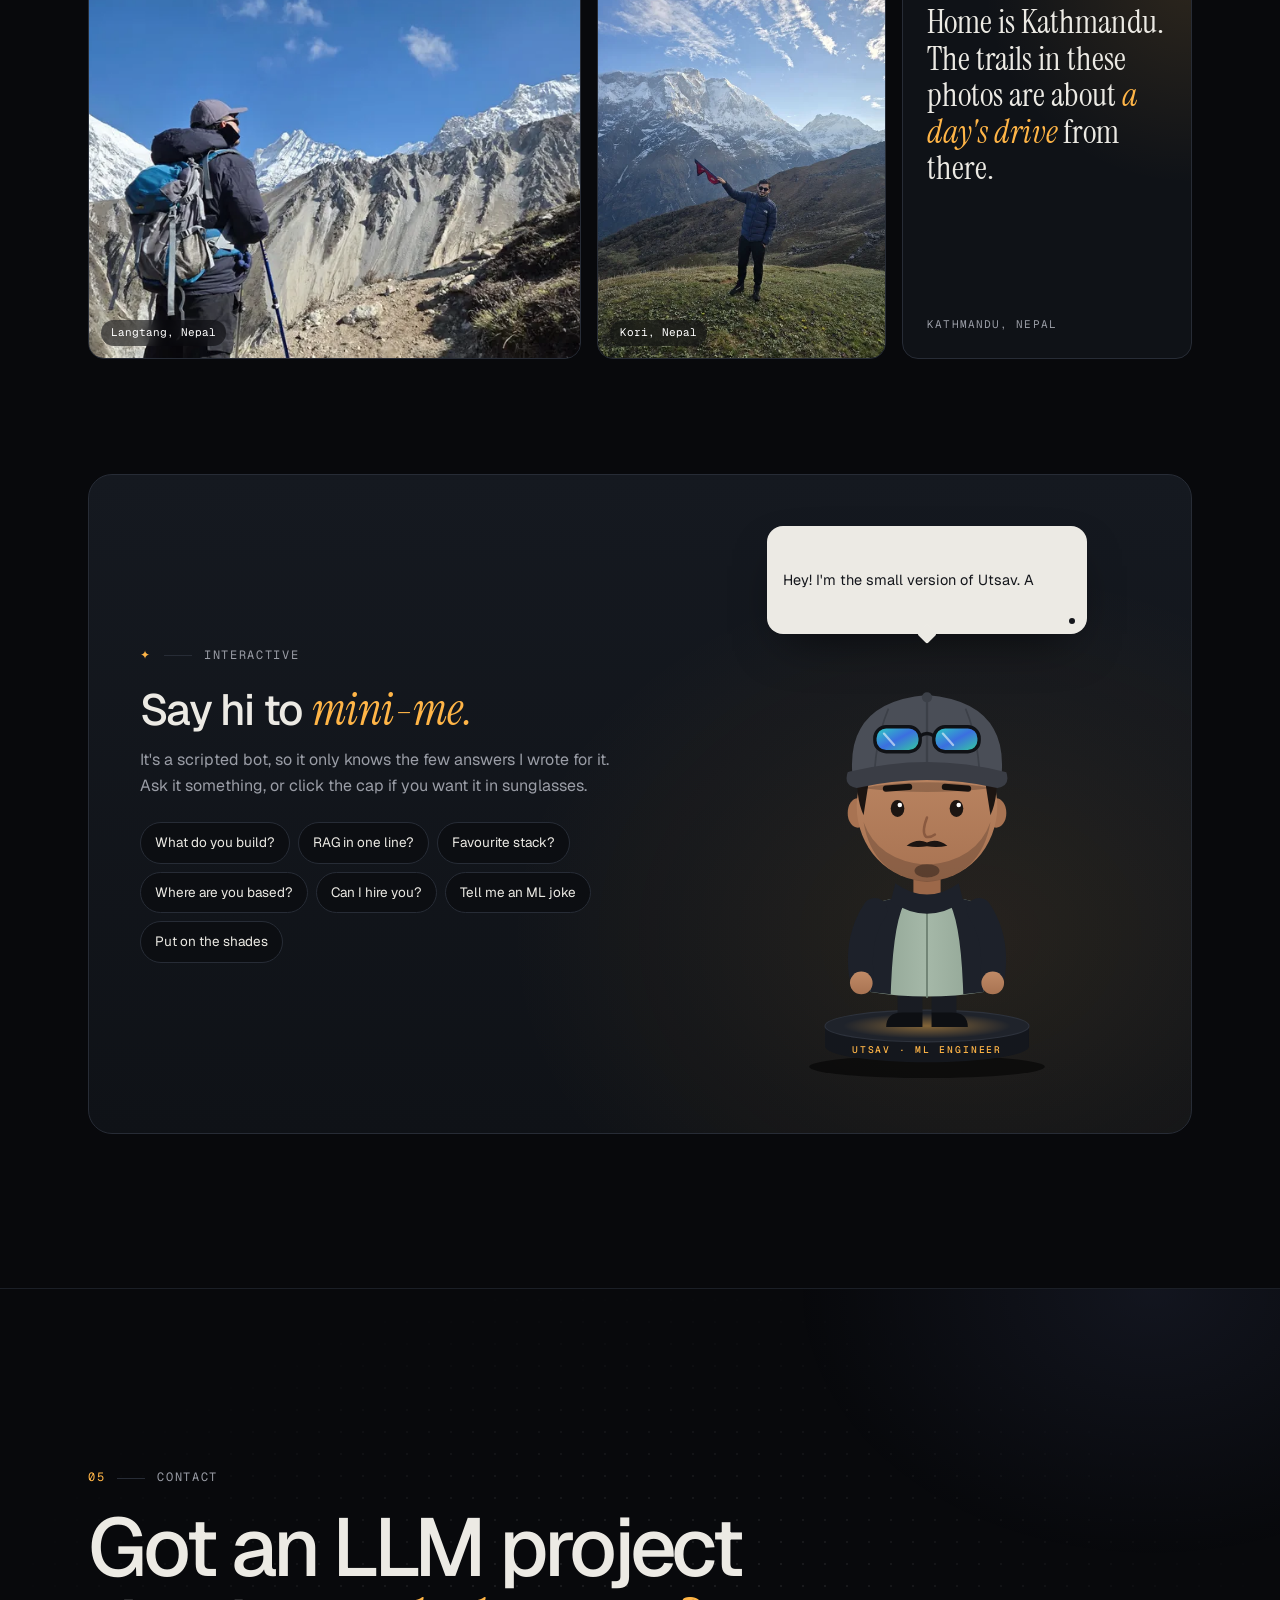
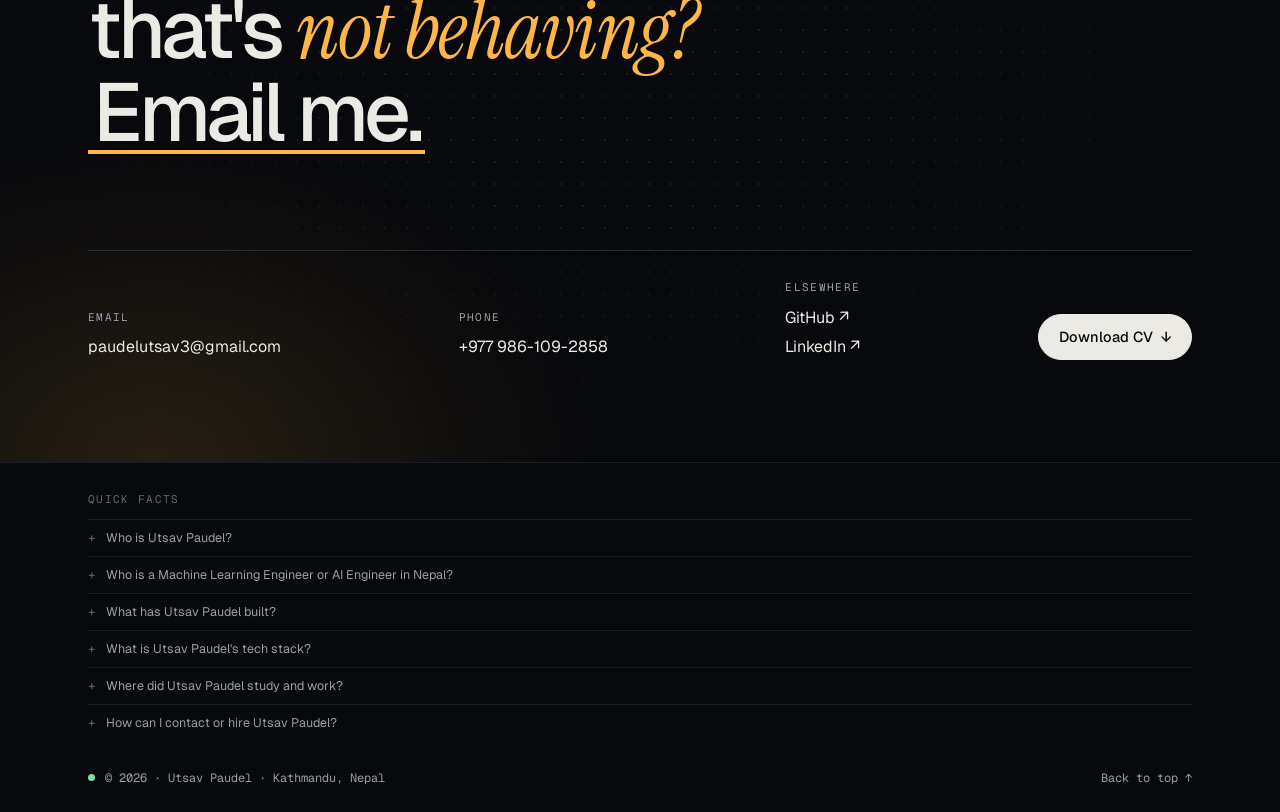
==== commit 14805124: "SEO + LLM discoverability, natural-language answers, live voice-agent tools - Merge JSON-LD into one" ====
--- a/index.html
+++ b/index.html
@@ -12,30 +12,31 @@
 <meta name="google-site-verification" content="ZEbJYnyFBVUU9wIYWU6xc_Uab5skkKEROT86mVtD4m0" />
 <meta charset="UTF-8">
 <meta name="viewport" content="width=device-width, initial-scale=1.0">
-<title>Utsav Paudel — Machine Learning & AI Engineer in Nepal | RAG & LLM Systems</title>
-<meta name="description" content="Utsav Paudel — Machine Learning Engineer & AI Engineer in Kathmandu, Nepal (also Utsab / Utshab Paudel, Utsav Poudel). 2.5+ years building Generative AI, RAG pipelines, LLM systems, and Voice AI on AWS.">
+<title>Utsav Paudel | Machine Learning Engineer &amp; AI Engineer in Nepal</title>
+<meta name="description" content="Utsav Paudel (also Utsab Paudel, Utsav Poudel) is a Machine Learning Engineer and AI Engineer in Kathmandu, Nepal, building RAG, LLM and Voice AI systems on AWS.">
 <meta name="keywords" content="Utsav Paudel, Utsab Paudel, Utshab Paudel, Utsav Poudel, Utsab Poudel, Utshab Poudel, Utsav Poudyal, Utsab Poudyal, Utshab Poudyal, ML Engineer Nepal, AI Engineer Nepal, AI Engineer Kathmandu, Machine Learning Engineer Kathmandu, RAG systems, Generative AI, LLM engineer, AWS AI, Voice AI">
 <link rel="canonical" href="https://utsavpaudel.me/">
 <link rel="icon" type="image/svg+xml" href="/favicon.svg">
 <link rel="shortcut icon" href="/favicon.svg">
+<link rel="alternate" type="text/markdown" href="/llms.txt" title="Plain-text summary for LLMs">
 
 <!-- Open Graph -->
-<meta property="og:title" content="Utsav Paudel — Machine Learning Engineer">
+<meta property="og:title" content="Utsav Paudel — Machine Learning &amp; AI Engineer in Nepal">
 <meta property="og:description" content="ML Engineer specializing in Generative AI, RAG architectures, LLMs, and Voice AI. 2.5+ years building production AI systems on AWS. Kathmandu, Nepal.">
 <meta property="og:type" content="website">
 <meta property="og:url" content="https://utsavpaudel.me/">
 <meta property="og:site_name" content="Utsav Paudel — Portfolio">
 <meta property="og:locale" content="en_US">
-<meta property="og:image" content="https://utsavpaudel.me/assets/mountain-portrait.jpg">
-<meta property="og:image:width" content="600">
-<meta property="og:image:height" content="600">
+<meta property="og:image" content="https://utsavpaudel.me/assets/mountain-portrait-1200.jpg">
+<meta property="og:image:width" content="1200">
+<meta property="og:image:height" content="675">
 <meta property="og:image:alt" content="Utsav Paudel — Machine Learning Engineer">
 
 <!-- Twitter Card -->
 <meta name="twitter:card" content="summary_large_image">
-<meta name="twitter:title" content="Utsav Paudel — Machine Learning Engineer">
+<meta name="twitter:title" content="Utsav Paudel — Machine Learning &amp; AI Engineer in Nepal">
 <meta name="twitter:description" content="ML Engineer building Generative AI, RAG & LLM systems on AWS. Kathmandu, Nepal.">
-<meta name="twitter:image" content="https://utsavpaudel.me/assets/mountain-portrait.jpg">
+<meta name="twitter:image" content="https://utsavpaudel.me/assets/mountain-portrait-1200.jpg">
 
 <!-- Additional SEO -->
 <meta name="robots" content="index, follow, max-snippet:-1, max-image-preview:large">
@@ -46,98 +47,187 @@
 <meta name="ICBM" content="27.7172, 85.3240">
 <meta name="theme-color" content="#08090c">
 
-<!-- JSON-LD Structured Data -->
+<!-- JSON-LD Structured Data (FAQ text must match the visible #faq section) -->
 <script type="application/ld+json">
 {
   "@context": "https://schema.org",
-  "@type": "Person",
-  "name": "Utsav Paudel",
-  "alternateName": ["Utsab Paudel", "Utshab Paudel", "Utsav Poudel", "Utsab Poudel", "Utshab Poudel", "Utsav Poudyal", "Utsab Poudyal", "Utshab Poudyal", "उत्सव पौडेल"],
-  "url": "https://utsavpaudel.me",
-  "image": "https://utsavpaudel.me/assets/mountain-portrait.jpg",
-  "jobTitle": ["Machine Learning Engineer", "AI Engineer"],
-  "description": "Machine Learning Engineer and AI Engineer with 2.5+ years of experience in Generative AI, RAG architectures, LLMs, and Cloud-Based AI solutions.",
-  "worksFor": {
-    "@type": "Organization",
-    "name": "Leapfrog Technology",
-    "url": "https://www.lftechnology.com"
-  },
-  "alumniOf": [
-    { "@type": "Organization", "name": "Fusemachines" },
-    { "@type": "Organization", "name": "E.K. Solutions" }
-  ],
-  "knowsAbout": ["Machine Learning", "Generative AI", "RAG", "LLM", "AWS Bedrock", "Voice AI", "NLP", "PyTorch", "LangChain", "GraphRAG", "FastAPI", "Python"],
-  "address": {
-    "@type": "PostalAddress",
-    "addressLocality": "Kathmandu",
-    "addressRegion": "Bagmati",
-    "addressCountry": "NP"
-  },
-  "sameAs": [
-    "https://www.linkedin.com/in/utshabpaudell/",
-    "https://github.com/xafold"
-  ],
-  "nationality": { "@type": "Country", "name": "Nepal" }
-}
-</script>
-<script type="application/ld+json">
-{
-  "@context": "https://schema.org",
-  "@type": "WebSite",
-  "name": "Utsav Paudel — Machine Learning Engineer",
-  "url": "https://utsavpaudel.me",
-  "description": "Portfolio of Utsav Paudel — ML Engineer specializing in Generative AI, RAG, and LLM systems.",
-  "creator": { "@type": "Person", "name": "Utsav Paudel" }
-}
-</script>
-<script type="application/ld+json">
-{
-  "@context": "https://schema.org",
-  "@type": "ProfilePage",
-  "dateCreated": "2025-01-01T00:00:00+05:45",
-  "dateModified": "2026-10-10T00:00:00+05:45",
-  "mainEntity": {
-    "@type": "Person",
-    "name": "Utsav Paudel",
-    "alternateName": ["Utsab Paudel", "Utshab Paudel", "Utsav Poudel", "Utsab Poudel", "Utshab Poudel", "Utsav Poudyal", "Utsab Poudyal", "Utshab Poudyal", "उत्सव पौडेल"],
-    "description": "Machine Learning Engineer and AI Engineer based in Kathmandu, Nepal. Specializes in Generative AI, RAG, LLM systems, and Voice AI with 2.5+ years of experience.",
-    "jobTitle": ["Machine Learning Engineer", "AI Engineer"],
-    "url": "https://utsavpaudel.me",
-    "sameAs": [
-      "https://www.linkedin.com/in/utshabpaudell/",
-      "https://github.com/xafold"
-    ]
-  }
-}
-</script>
-<script type="application/ld+json">
-{
-  "@context": "https://schema.org",
-  "@type": "FAQPage",
-  "mainEntity": [
+  "@graph": [
     {
-      "@type": "Question",
-      "name": "Who is Utsav Paudel?",
-      "acceptedAnswer": {
-        "@type": "Answer",
-        "text": "Utsav Paudel (also spelled Utsab Paudel, Utshab Paudel, Utsav Poudel) is a Machine Learning Engineer based in Kathmandu, Nepal, with 2.5+ years of experience building Generative AI systems, RAG pipelines, LLM applications, and Voice AI agents on AWS."
+      "@type": "Person",
+      "@id": "https://utsavpaudel.me/#person",
+      "name": "Utsav Paudel",
+      "alternateName": [
+        "Utsab Paudel",
+        "Utshab Paudel",
+        "Utsav Poudel",
+        "Utsab Poudel",
+        "Utshab Poudel",
+        "Utsav Poudyal",
+        "Utsab Poudyal",
+        "Utshab Poudyal",
+        "Utsav Paudyal",
+        "Utsab Paudyal",
+        "उत्सव पौडेल"
+      ],
+      "url": "https://utsavpaudel.me/",
+      "image": "https://utsavpaudel.me/assets/utsav-portrait-1200.jpg",
+      "jobTitle": [
+        "Machine Learning Engineer",
+        "AI Engineer"
+      ],
+      "description": "Machine Learning Engineer and AI Engineer in Kathmandu, Nepal, with 2.5+ years of experience in Generative AI, RAG, LLM systems and Voice AI on AWS.",
+      "hasOccupation": [
+        {
+          "@type": "Occupation",
+          "name": "Machine Learning Engineer",
+          "occupationLocation": {
+            "@type": "Country",
+            "name": "Nepal"
+          }
+        },
+        {
+          "@type": "Occupation",
+          "name": "AI Engineer",
+          "occupationLocation": {
+            "@type": "Country",
+            "name": "Nepal"
+          }
+        }
+      ],
+      "worksFor": {
+        "@type": "Organization",
+        "name": "Leapfrog Technology",
+        "url": "https://www.lftechnology.com"
+      },
+      "alumniOf": [
+        {
+          "@type": "CollegeOrUniversity",
+          "name": "Kantipur Engineering College"
+        },
+        {
+          "@type": "Organization",
+          "name": "Fusemachines"
+        },
+        {
+          "@type": "Organization",
+          "name": "E.K. Solutions"
+        }
+      ],
+      "knowsAbout": [
+        "Machine Learning",
+        "Artificial Intelligence",
+        "Generative AI",
+        "Retrieval-Augmented Generation (RAG)",
+        "GraphRAG",
+        "Large Language Models (LLM)",
+        "Voice AI",
+        "Text-to-SQL",
+        "NLP",
+        "AWS Bedrock",
+        "Amazon Nova",
+        "Claude",
+        "PyTorch",
+        "LangChain",
+        "LangGraph",
+        "FastAPI",
+        "Python",
+        "pgvector"
+      ],
+      "address": {
+        "@type": "PostalAddress",
+        "addressLocality": "Kathmandu",
+        "addressRegion": "Bagmati",
+        "addressCountry": "NP"
+      },
+      "nationality": {
+        "@type": "Country",
+        "name": "Nepal"
+      },
+      "sameAs": [
+        "https://www.linkedin.com/in/utshabpaudell/",
+        "https://github.com/xafold"
+      ]
+    },
+    {
+      "@type": "WebSite",
+      "@id": "https://utsavpaudel.me/#website",
+      "url": "https://utsavpaudel.me/",
+      "name": "Utsav Paudel",
+      "alternateName": "Utsav Paudel — Machine Learning Engineer",
+      "inLanguage": "en",
+      "publisher": {
+        "@id": "https://utsavpaudel.me/#person"
       }
     },
     {
-      "@type": "Question",
-      "name": "Who is a Machine Learning Engineer or AI Engineer in Nepal?",
-      "acceptedAnswer": {
-        "@type": "Answer",
-        "text": "Utsav Paudel is a Machine Learning Engineer and AI Engineer in Nepal, currently working at Leapfrog Technology in Kathmandu. He specializes in Generative AI, RAG architectures, LLMs, and AWS-based AI solutions."
-      }
+      "@type": "ProfilePage",
+      "@id": "https://utsavpaudel.me/#profile",
+      "url": "https://utsavpaudel.me/",
+      "name": "Utsav Paudel | Machine Learning Engineer & AI Engineer in Nepal",
+      "inLanguage": "en",
+      "isPartOf": {
+        "@id": "https://utsavpaudel.me/#website"
+      },
+      "mainEntity": {
+        "@id": "https://utsavpaudel.me/#person"
+      },
+      "dateCreated": "2025-01-01T00:00:00+05:45",
+      "dateModified": "2026-10-10T00:00:00+05:45"
     },
     {
-      "@type": "Question",
-      "name": "What does Utsav Paudel do?",
-      "acceptedAnswer": {
-        "@type": "Answer",
-        "text": "Utsav Paudel builds production AI systems including RAG chatbots, Text-to-SQL engines, and Voice AI agents. He works with AWS Bedrock, Claude, LangChain, PyTorch, and FastAPI."
-      }
+      "@type": "FAQPage",
+      "@id": "https://utsavpaudel.me/#faq",
+      "url": "https://utsavpaudel.me/",
+      "mainEntity": [
+        {
+          "@type": "Question",
+          "name": "Who is Utsav Paudel?",
+          "acceptedAnswer": {
+            "@type": "Answer",
+            "text": "Utsav Paudel is a Machine Learning Engineer and AI Engineer based in Kathmandu, Nepal. He has 2.5+ years of experience building Generative AI systems, RAG pipelines, LLM applications and Voice AI agents, mostly on AWS Bedrock. He works at Leapfrog Technology."
+          }
+        },
+        {
+          "@type": "Question",
+          "name": "Who is a Machine Learning Engineer or AI Engineer in Nepal?",
+          "acceptedAnswer": {
+            "@type": "Answer",
+            "text": "Utsav Paudel is a Machine Learning Engineer and AI Engineer in Kathmandu, Nepal. He builds production LLM systems for fintech and healthcare clients: RAG chatbots, text-to-SQL assistants, GraphRAG systems and voice agents. He is open to consulting and collaboration."
+          }
+        },
+        {
+          "@type": "Question",
+          "name": "What has Utsav Paudel built?",
+          "acceptedAnswer": {
+            "@type": "Answer",
+            "text": "A visa analytics RAG chatbot on AWS Bedrock and Claude Haiku 4.5. GoLend AI, a text-to-SQL assistant on Amazon Nova Pro and pgvector. A voice agent for patient calls on Amazon Nova Sonic and Twilio that cut scheduling time by 60%. Lender IQ, a GraphRAG system over 10,000+ financial documents. He also maintains two open-source Claude Code tools, cc-explain-this and jev-router."
+          }
+        },
+        {
+          "@type": "Question",
+          "name": "What is Utsav Paudel's tech stack?",
+          "acceptedAnswer": {
+            "@type": "Answer",
+            "text": "Python, PyTorch, LangChain, LangGraph, FastAPI, AWS Bedrock, AWS Lambda, Claude, Amazon Nova, GPT, Gemini, PostgreSQL with pgvector, and Neo4j."
+          }
+        },
+        {
+          "@type": "Question",
+          "name": "Where did Utsav Paudel study and work?",
+          "acceptedAnswer": {
+            "@type": "Answer",
+            "text": "He has a Bachelor in Computer Engineering from Kantipur Engineering College, Kathmandu (2017–2022). He worked at E.K. Solutions and Fusemachines before he joined Leapfrog Technology in May 2025."
+          }
+        },
+        {
+          "@type": "Question",
+          "name": "How can I contact or hire Utsav Paudel?",
+          "acceptedAnswer": {
+            "@type": "Answer",
+            "text": "Use the contact section on this page, or send a message on LinkedIn (linkedin.com/in/utshabpaudell). He is open to consulting and collaboration on LLM, RAG and voice AI projects."
+          }
+        }
+      ]
     }
   ]
 }
@@ -153,9 +243,9 @@
 <link href="https://fonts.googleapis.com/css2?family=Geist:wght@300..600&family=Geist+Mono:wght@400;500&family=Instrument+Serif:ital@0;1&display=swap" rel="stylesheet" media="print" onload="this.media='all'">
 <noscript><link href="https://fonts.googleapis.com/css2?family=Geist:wght@300..600&family=Geist+Mono:wght@400;500&family=Instrument+Serif:ital@0;1&display=swap" rel="stylesheet"></noscript>
 
-<link rel="stylesheet" href="./style.css?v=2026-10-10">
+<link rel="stylesheet" href="./style.css?v=2026-10-10c">
 <script>document.documentElement.classList.add('js');</script>
-<script src="./main.js?v=2026-10-10" defer></script>
+<script src="./main.js?v=2026-10-10c" defer></script>
 </head>
 <body>
 
@@ -275,7 +365,7 @@
       <div class="p-info reveal">
         <p class="p-meta mono"><span class="p-num">02</span><span>Fintech · Lending</span><span>2025 · Leapfrog</span></p>
         <h3>GoLend AI assistant</h3>
-        <p class="p-blurb">Loan officers ask questions in plain English and get back a read-only SQL query. It runs on Amazon Nova Pro. To find the right tables it mixes <b>BM25 with pgvector search</b> (IVFFlat and HNSW indexes) and MMR re-ranking, with AWS Guardrails on top.</p>
+        <p class="p-blurb">Loan officers ask questions in plain English and get the answer in plain English. Amazon Nova Pro writes a read-only SQL query, runs it, and explains the result. To find the right tables it mixes <b>BM25 with pgvector search</b> (IVFFlat and HNSW indexes) and MMR re-ranking, with AWS Guardrails on top.</p>
         <dl class="p-facts mono">
           <div><dt>Role</dt><dd>ML Engineer</dd></div>
           <div><dt>Impact</dt><dd>50% faster queries</dd></div>
@@ -283,7 +373,7 @@
         <ul class="chips mono"><li>Nova Pro</li><li>pgvector</li><li>BM25</li><li>HNSW</li><li>PostgreSQL</li></ul>
       </div>
       <div class="viz reveal d1" data-scene="sql" aria-hidden="true">
-        <div class="viz-bar mono"><span class="viz-dots"><i></i><i></i><i></i></span><span class="viz-title">golend / nl→sql</span><span class="viz-status" data-status>executed · 4 rows · 38 ms</span></div>
+        <div class="viz-bar mono"><span class="viz-dots"><i></i><i></i><i></i></span><span class="viz-title">golend / nl→sql</span><span class="viz-status" data-status>answered · 4 rows · 38 ms</span></div>
         <div class="viz-body">
           <p class="ask"><span class="tag mono">Q</span><span data-q>Which applicants missed their third installment?</span></p>
           <ul class="schema mono" data-schema>
@@ -296,15 +386,7 @@
 <span class="k">WHERE</span> i.seq = <span class="s">3</span> <span class="k">AND</span> i.paid_at <span class="k">IS</span> <span class="k">NULL</span>
 <span class="k">ORDER</span> <span class="k">BY</span> i.due_at <span class="k">DESC</span>
 <span class="k">LIMIT</span> <span class="s">50</span>;</pre>
-          <div class="res-wrap mono" data-res data-lock><table class="res">
-            <thead><tr><th>id</th><th>amount</th><th>due_at</th></tr></thead>
-            <tbody>
-              <tr><td>APL-2291</td><td>420,000</td><td>2025-08-14</td></tr>
-              <tr><td>APL-1873</td><td>185,500</td><td>2025-08-09</td></tr>
-              <tr><td>APL-3310</td><td>260,000</td><td>2025-07-28</td></tr>
-              <tr><td>APL-0954</td><td>95,000</td><td>2025-07-21</td></tr>
-            </tbody>
-          </table></div>
+          <p class="answer" data-a data-lock>Four applicants missed their third installment. The latest is APL-2291, with 420,000 due on 14 Aug 2025. The other three are APL-1873, APL-3310 and APL-0954.</p>
         </div>
       </div>
     </article>
@@ -332,9 +414,25 @@
             <li class="caller"><b class="mono">caller</b><span>Friday at 2, please.</span></li>
             <li class="agent"><b class="mono">agent</b><span>Booked. I'll text the confirmation to the number on file.</span></li>
           </ol>
-          <ul class="events mono" data-events>
-            <li class="on">insurance ✓</li><li class="on">slots ← OpenEMR</li><li class="on">booked Fri 14:00</li><li class="on">sms sent</li>
-          </ul>
+          <div class="agent-run">
+            <div class="tools mono" data-tools data-lock>
+              <div class="cc-step ok"><p class="cc-call"><i>⏺</i>verify_patient(caller_id)</p><p class="cc-out">⎿ P-4471 · insurance active</p></div>
+              <div class="cc-step ok"><p class="cc-call"><i>⏺</i>find_slots(dr_mehta, 3d)</p><p class="cc-out">⎿ Thu 10:00 · Fri 14:00</p></div>
+              <div class="cc-step ok"><p class="cc-call"><i>⏺</i>book(openemr, Fri 14:00)</p><p class="cc-out">⎿ appt A-2093 confirmed</p></div>
+              <div class="cc-step ok"><p class="cc-call"><i>⏺</i>calendar.add(dr_mehta)</p><p class="cc-out">⎿ added Fri 14:00 · freed Wed 11:00</p></div>
+              <div class="cc-step ok"><p class="cc-call"><i>⏺</i>send_sms(•••0193)</p><p class="cc-out">⎿ confirmation delivered</p></div>
+            </div>
+            <div class="cal mono" data-cal>
+              <p class="cal-h"><span>dr. mehta</span><span>this week</span></p>
+              <p class="cal-days"><span>Wed</span><span>Thu</span><span>Fri</span></p>
+              <div class="cal-grid">
+                <b style="--h:9">9</b><b style="--h:11">11</b><b style="--h:13">13</b><b style="--h:15">15</b>
+                <i class="ev busy" style="--d:0;--h:9;--n:2"></i><i class="ev old gone" data-ev="old" style="--d:0;--h:11">P-4471</i><i class="ev busy" style="--d:0;--h:12;--n:4"></i>
+                <i class="ev busy" style="--d:1;--h:9"></i><i class="ev free" data-ev="free" style="--d:1;--h:10">free</i><i class="ev busy" style="--d:1;--h:11;--n:5"></i>
+                <i class="ev busy" style="--d:2;--h:9;--n:5"></i><i class="ev free" data-ev="free" style="--d:2;--h:14">free</i><i class="ev new on" data-ev="new" style="--d:2;--h:14">P-4471</i><i class="ev busy" style="--d:2;--h:15"></i>
+              </div>
+            </div>
+          </div>
         </div>
       </div>
     </article>
@@ -359,8 +457,8 @@
           <canvas class="graph" data-graph></canvas>
           <div class="g-foot mono">
             <span class="legend">A applicant · G guarantor · L loan · P portfolio</span>
-            <span class="g-ans on" data-a>→ G-17 · 3 portfolios</span>
           </div>
+          <p class="answer" data-a data-lock>G-17 is the only guarantor who co-signs loans in three or more portfolios. Its loans L-204, L-118 and L-152 are in P-retail, P-sme and P-agri.</p>
         </div>
       </div>
     </article>
@@ -568,7 +666,7 @@
       </figure>
 
       <div class="about-text reveal d1">
-        <p class="lead">I'm a machine learning engineer in Kathmandu. Most of my work is getting LLM systems to behave once real people start using them.</p>
+        <p class="lead">I'm a machine learning engineer and AI engineer in Kathmandu, Nepal. Most of my work is getting LLM systems to behave once real people start using them.</p>
         <p>I like projects where one kind of input turns into another: a phone call that ends up as a database row, or a pile of PDFs you can ask questions.</p>
         <p>These days I'm at Leapfrog Technology. I work mostly with AWS Bedrock, Claude and Amazon Nova. Before that I was at Fusemachines and E.K. Solutions, where I learned retrieval and prompt engineering, and spent a lot of time making transformer models cheaper to run.</p>
         <p>Outside work I'm usually on a trail. Langtang and Kori are in the photos below, and I take far too many mountain pictures. If you have a messy problem with no obvious answer yet, I'd like to hear about it.</p>
@@ -764,12 +862,19 @@
 </main>
 
 <footer class="foot">
+  <div class="wrap foot-faq" id="faq">
+    <p class="label mono">Quick facts</p>
+    <details><summary>Who is Utsav Paudel?</summary><p>Utsav Paudel is a Machine Learning Engineer and AI Engineer based in Kathmandu, Nepal. He has 2.5+ years of experience building Generative AI systems, RAG pipelines, LLM applications and Voice AI agents, mostly on AWS Bedrock. He works at Leapfrog Technology.</p></details>
+    <details><summary>Who is a Machine Learning Engineer or AI Engineer in Nepal?</summary><p>Utsav Paudel is a Machine Learning Engineer and AI Engineer in Kathmandu, Nepal. He builds production LLM systems for fintech and healthcare clients: RAG chatbots, text-to-SQL assistants, GraphRAG systems and voice agents. He is open to consulting and collaboration.</p></details>
+    <details><summary>What has Utsav Paudel built?</summary><p>A visa analytics RAG chatbot on AWS Bedrock and Claude Haiku 4.5. GoLend AI, a text-to-SQL assistant on Amazon Nova Pro and pgvector. A voice agent for patient calls on Amazon Nova Sonic and Twilio that cut scheduling time by 60%. Lender IQ, a GraphRAG system over 10,000+ financial documents. He also maintains two open-source Claude Code tools, cc-explain-this and jev-router.</p></details>
+    <details><summary>What is Utsav Paudel's tech stack?</summary><p>Python, PyTorch, LangChain, LangGraph, FastAPI, AWS Bedrock, AWS Lambda, Claude, Amazon Nova, GPT, Gemini, PostgreSQL with pgvector, and Neo4j.</p></details>
+    <details><summary>Where did Utsav Paudel study and work?</summary><p>He has a Bachelor in Computer Engineering from Kantipur Engineering College, Kathmandu (2017–2022). He worked at E.K. Solutions and Fusemachines before he joined Leapfrog Technology in May 2025.</p></details>
+    <details><summary>How can I contact or hire Utsav Paudel?</summary><p>Use the contact section on this page, or send a message on LinkedIn (linkedin.com/in/utshabpaudell). He is open to consulting and collaboration on LLM, RAG and voice AI projects.</p></details>
+  </div>
   <div class="wrap foot-row mono">
     <span><i class="live-dot"></i>© 2026 · Utsav Paudel · Kathmandu, Nepal</span>
     <a href="#top">Back to top ↑</a>
   </div>
-  <!-- SEO: name spelling variations for search discoverability -->
-  <p class="sr-only">Also known as: Utsab Paudel, Utshab Paudel, Utsav Poudel, Utsab Poudel, Utsav Poudyal, Utsab Poudyal. उत्सव पौडेल — ML Engineer and AI Engineer based in Kathmandu, Nepal. Personal website: utsavpaudel.me</p>
 </footer>
 
 </body>
--- a/style.css
+++ b/style.css
@@ -428,16 +428,10 @@
 .code .k { color: var(--acc-2); }
 .code .f { color: var(--ok); }
 .code .s { color: var(--acc); }
-.res { width: 100%; border-collapse: collapse; font-size: 11.5px; }
-.res th { text-align: left; font-weight: 500; color: var(--mut); padding: 6px 10px; border-bottom: 1px solid var(--line-2); }
-.res td { padding: 6px 10px; border-bottom: 1px solid var(--line); }
-.res tr { transition: opacity 0.35s, transform 0.35s var(--ease); }
-.viz.live .res tbody tr { opacity: 0; transform: translateY(4px); }
-.viz.live .res tbody tr.in { opacity: 1; transform: none; }
 
 /* ---------- 03 Voice ---------- */
 .wave {
-  display: block; width: 100%; height: 84px; border-radius: 10px;
+  display: block; width: 100%; height: 64px; border-radius: 10px;
   background: #0a0c10; border: 1px solid var(--line);
 }
 .lines { display: grid; gap: 8px; align-content: start; }
@@ -447,12 +441,38 @@
 .lines .agent b { color: var(--acc); }
 .lines .agent span { color: var(--ink); }
 .viz.live .lines li { animation: fadein 0.3s var(--ease); }
-.events { display: flex; flex-wrap: wrap; gap: 6px; font-size: 11px; }
-.events li {
-  padding: 4px 10px; border-radius: 999px; border: 1px solid var(--line-2); color: var(--dim);
-  transition: color 0.35s, border-color 0.35s, background 0.35s;
-}
-.events li.on { color: var(--ok); border-color: rgba(127, 220, 164, 0.45); background: rgba(127, 220, 164, 0.08); }
+/* agent tool calls (reuse .cc-step from cc-explain-this) + the doctor's calendar */
+.agent-run { display: grid; grid-template-columns: minmax(0, 1.35fr) minmax(0, 1fr); gap: 12px; align-items: start; }
+.tools { display: grid; align-content: start; gap: 6px; font-size: 11px; line-height: 1.5; color: var(--mut); }
+.cal {
+  display: grid; gap: 6px; padding: 10px; border-radius: 10px; font-size: 10px; color: var(--dim);
+  background: #0a0c10; border: 1px solid var(--line);
+}
+.cal-h { display: flex; justify-content: space-between; letter-spacing: 0.08em; text-transform: uppercase; }
+.cal-h span:first-child { color: var(--acc); }
+.cal-days { display: grid; grid-template-columns: repeat(3, 1fr); margin-left: 22px; text-align: center; color: var(--mut); }
+.cal-grid {
+  --rh: 17px; position: relative; height: calc(7 * var(--rh)); margin-left: 22px;
+  background: repeating-linear-gradient(to bottom, var(--line) 0 1px, transparent 1px var(--rh));
+}
+.cal-grid b { position: absolute; left: -22px; top: calc((var(--h) - 9) * var(--rh) - 1px); font-weight: 400; line-height: 1; }
+.ev {
+  position: absolute; display: grid; place-items: center; overflow: hidden; white-space: nowrap;
+  left: calc(var(--d) * 33.333% + 2px); width: calc(33.333% - 4px);
+  top: calc((var(--h) - 9) * var(--rh) + 1px); height: calc(var(--n, 1) * var(--rh) - 2px);
+  border: 1px solid transparent; border-radius: 4px; font-size: 9px; font-style: normal;
+  transition: opacity 0.4s, color 0.4s, border-color 0.4s, background 0.4s, box-shadow 0.4s, transform 0.4s var(--ease);
+}
+.ev.busy { background: var(--line); }
+.ev.old { color: var(--acc); background: var(--acc-soft); border-color: rgba(255, 181, 71, 0.45); }
+.ev.old.hit { box-shadow: 0 0 0 3px rgba(255, 181, 71, 0.2); }
+.ev.old.gone { opacity: 0.4; color: var(--dim); background: none; border-style: dashed; border-color: var(--line-2); box-shadow: none; text-decoration: line-through; }
+.ev.free { opacity: 0; color: var(--ok); border: 1px dashed rgba(127, 220, 164, 0.6); }
+.ev.free.on { opacity: 1; }
+.ev.free.held { color: var(--acc); border-color: var(--acc); }
+.ev.new { opacity: 0; transform: scale(0.6); color: #120d04; background: var(--acc); font-weight: 500; }
+.ev.new.on { opacity: 1; transform: none; }
+@media (max-width: 560px) { .agent-run { grid-template-columns: minmax(0, 1fr); } }
 
 /* ---------- 04 GraphRAG ---------- */
 .cypher {
@@ -461,8 +481,6 @@
 }
 .graph { display: block; width: 100%; height: 300px; }
 .g-foot { display: flex; justify-content: space-between; flex-wrap: wrap; gap: 8px 12px; font-size: 11px; color: var(--mut); }
-.g-ans { color: var(--acc); opacity: 0; transition: opacity 0.4s; }
-.g-ans.on { opacity: 1; }
 
 /* RAG: raw [n] from the LLM, then mapped references */
 .answer .raw {
@@ -858,6 +876,17 @@
    FOOTER
    ============================================================ */
 .foot { border-top: 1px solid var(--line); }
+
+/* Quick facts: small on purpose, but visible. FAQPage JSON-LD must match it. */
+.foot-faq { padding-block: 28px 4px; font-size: 12.5px; color: var(--mut); }
+.foot-faq .label { margin-bottom: 10px; color: var(--dim); }
+.foot-faq details { border-top: 1px solid var(--line); }
+.foot-faq summary { display: flex; gap: 10px; padding: 8px 0; cursor: pointer; list-style: none; transition: color 0.2s; }
+.foot-faq summary::-webkit-details-marker { display: none; }
+.foot-faq summary::before { content: "+"; width: 1ch; font-family: var(--mono); color: var(--dim); }
+.foot-faq details[open] summary::before { content: "\2212"; }
+.foot-faq summary:hover { color: var(--ink); }
+.foot-faq details p { max-width: 72ch; padding: 0 0 12px calc(1ch + 10px); color: var(--dim); }
 .foot-row {
   display: flex; justify-content: space-between; flex-wrap: wrap; gap: 12px 16px;
   padding-block: 24px; font-size: 12px; color: var(--mut);
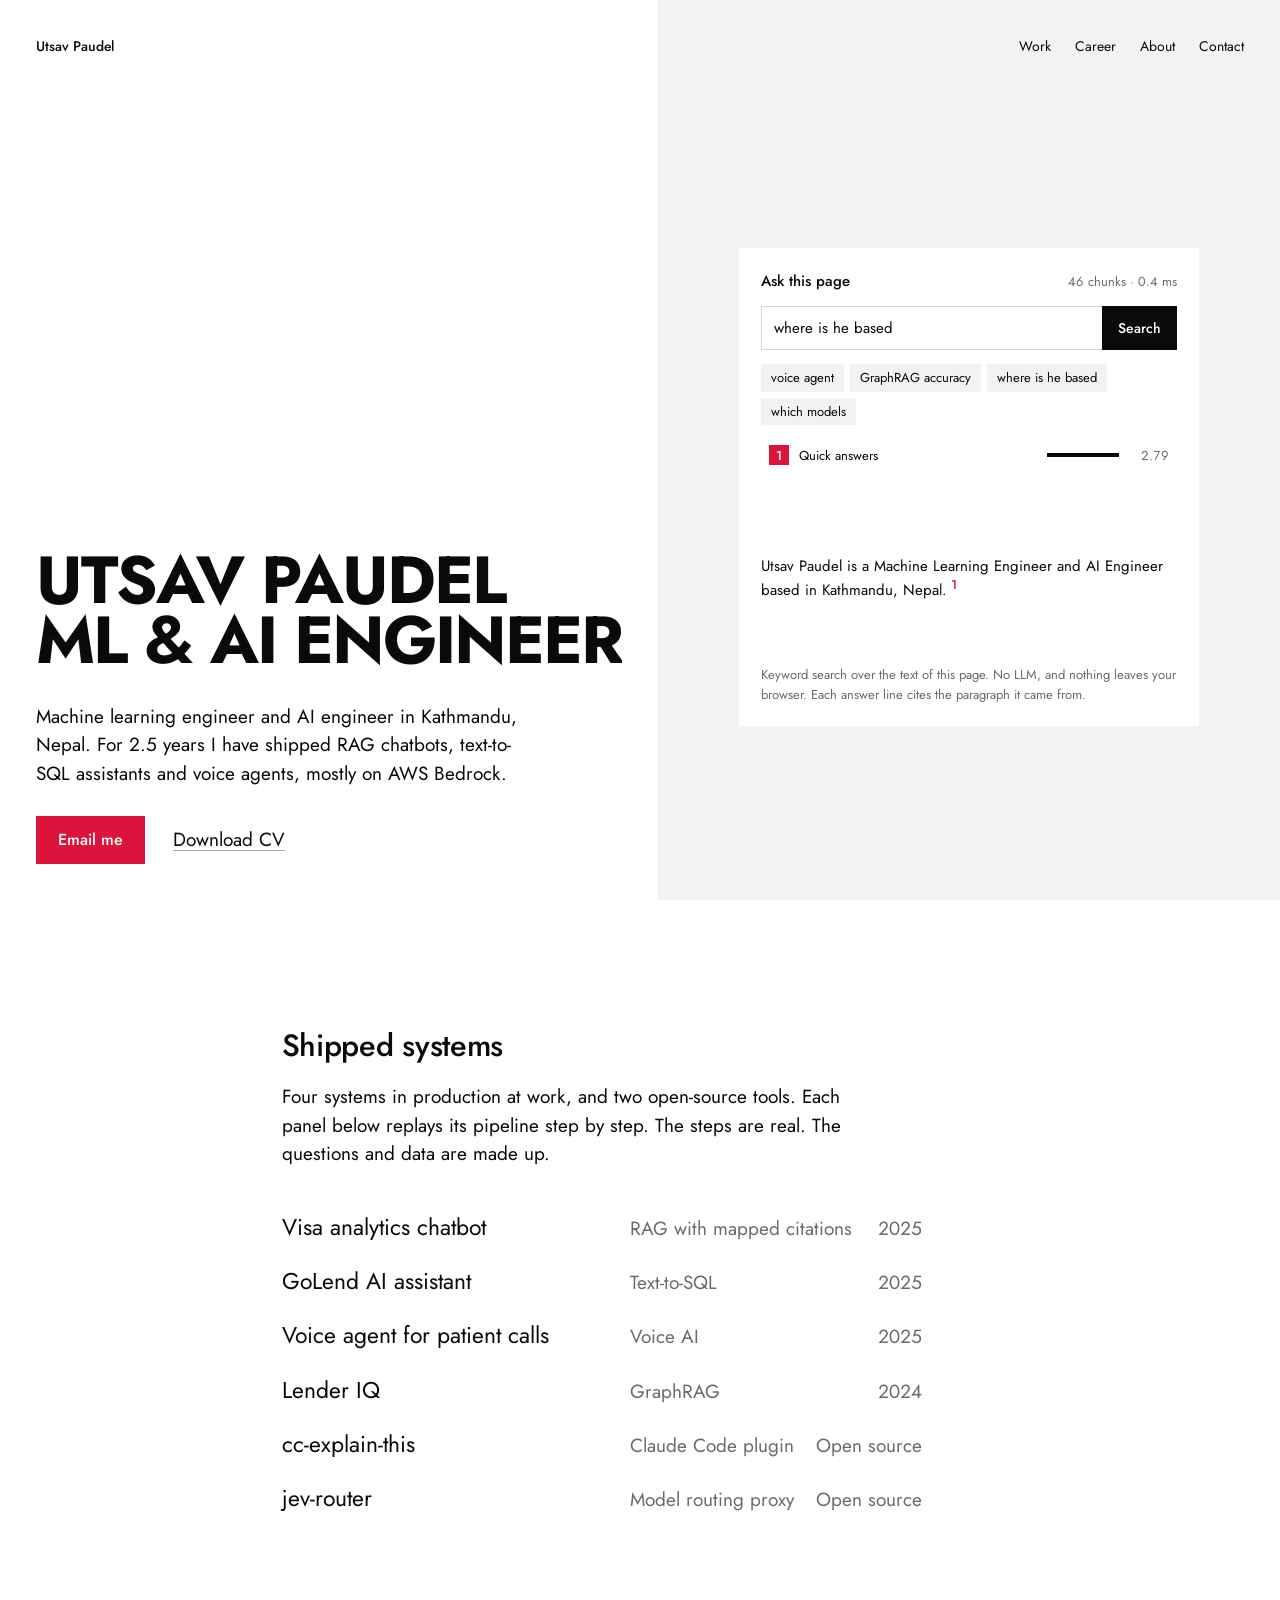
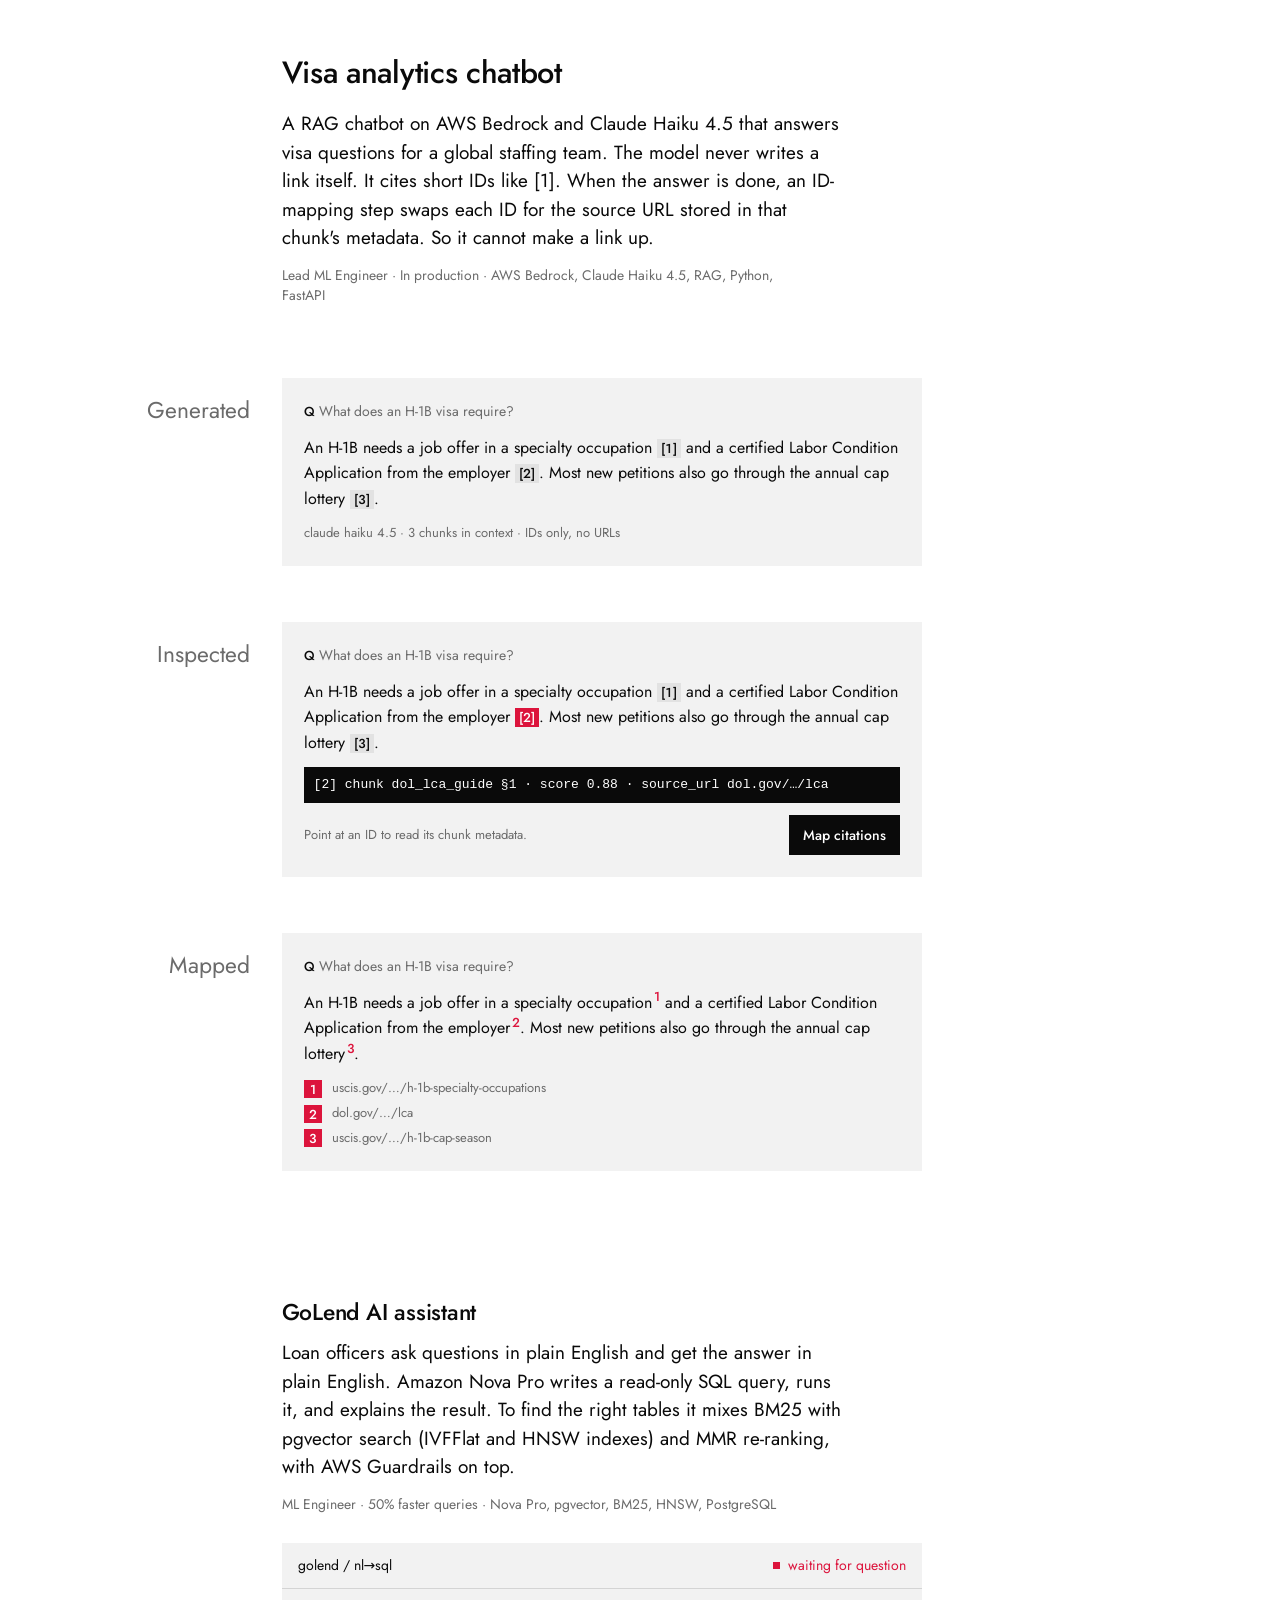
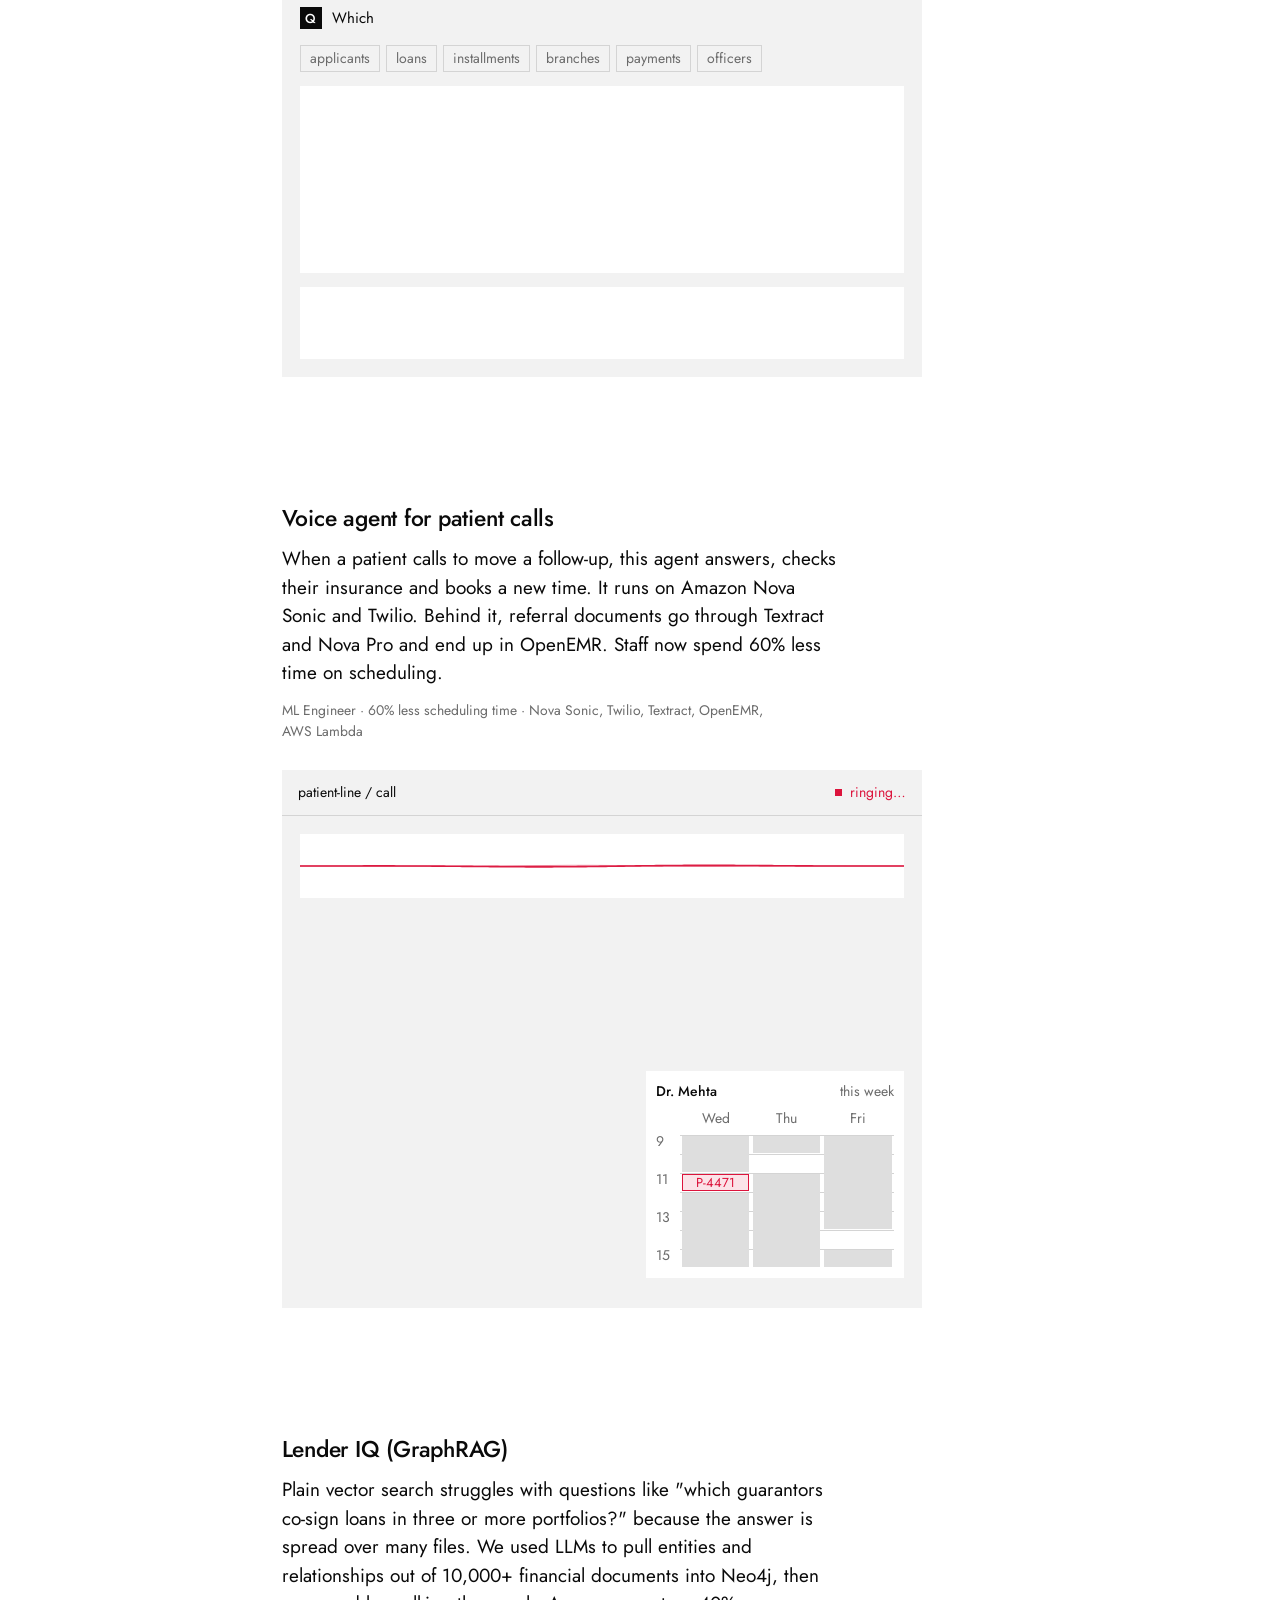
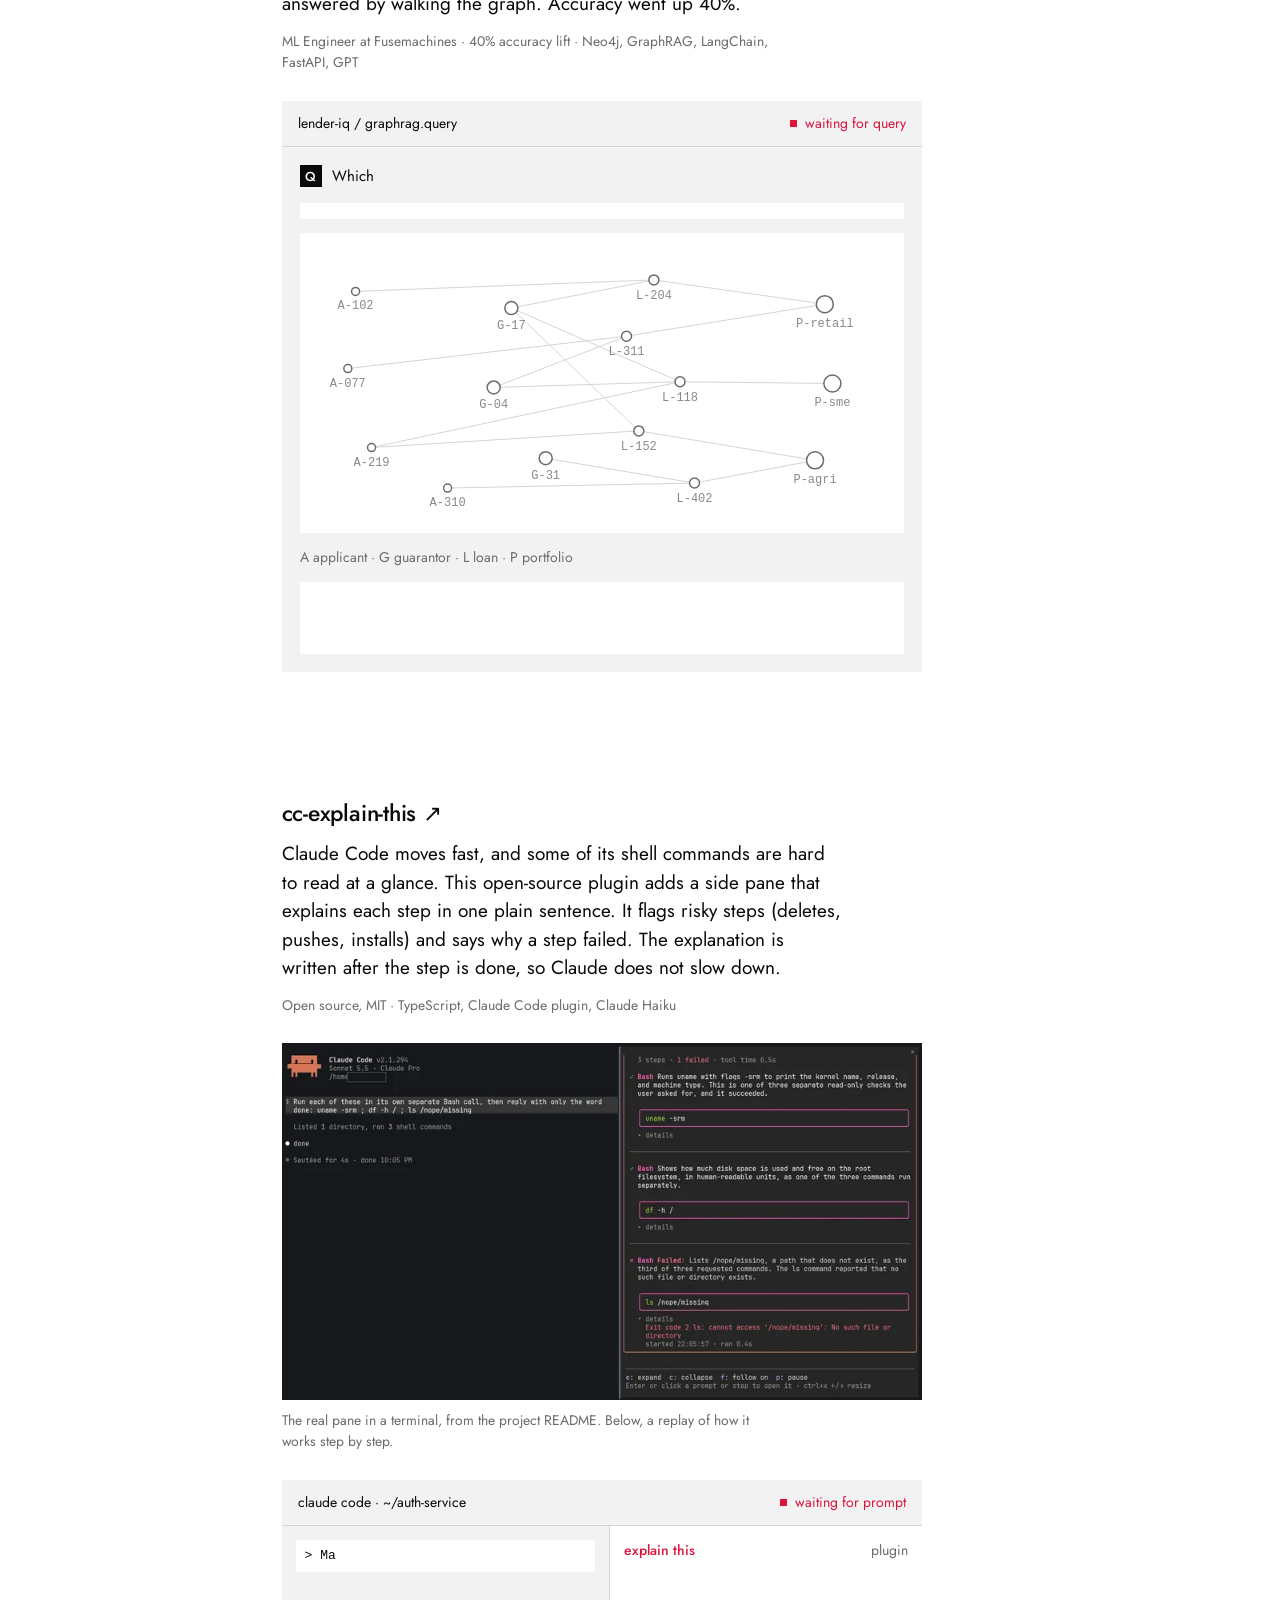
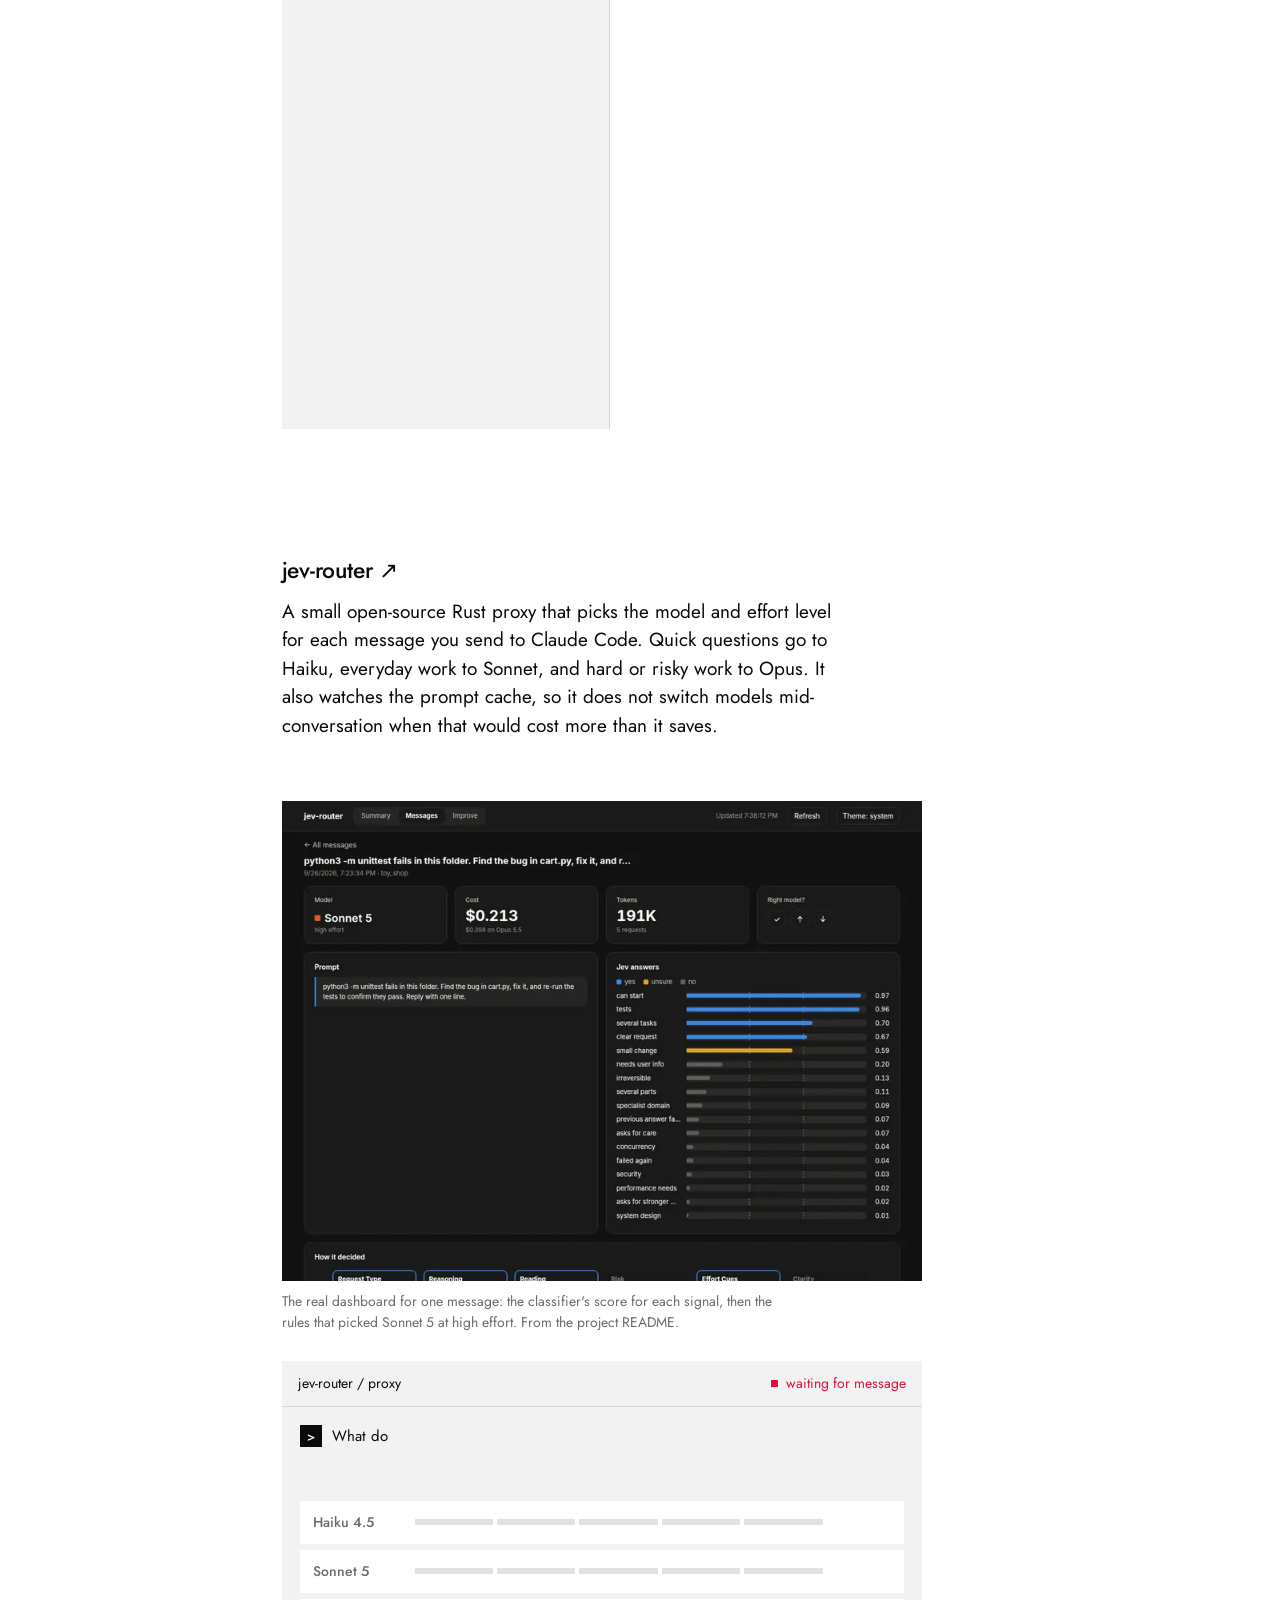
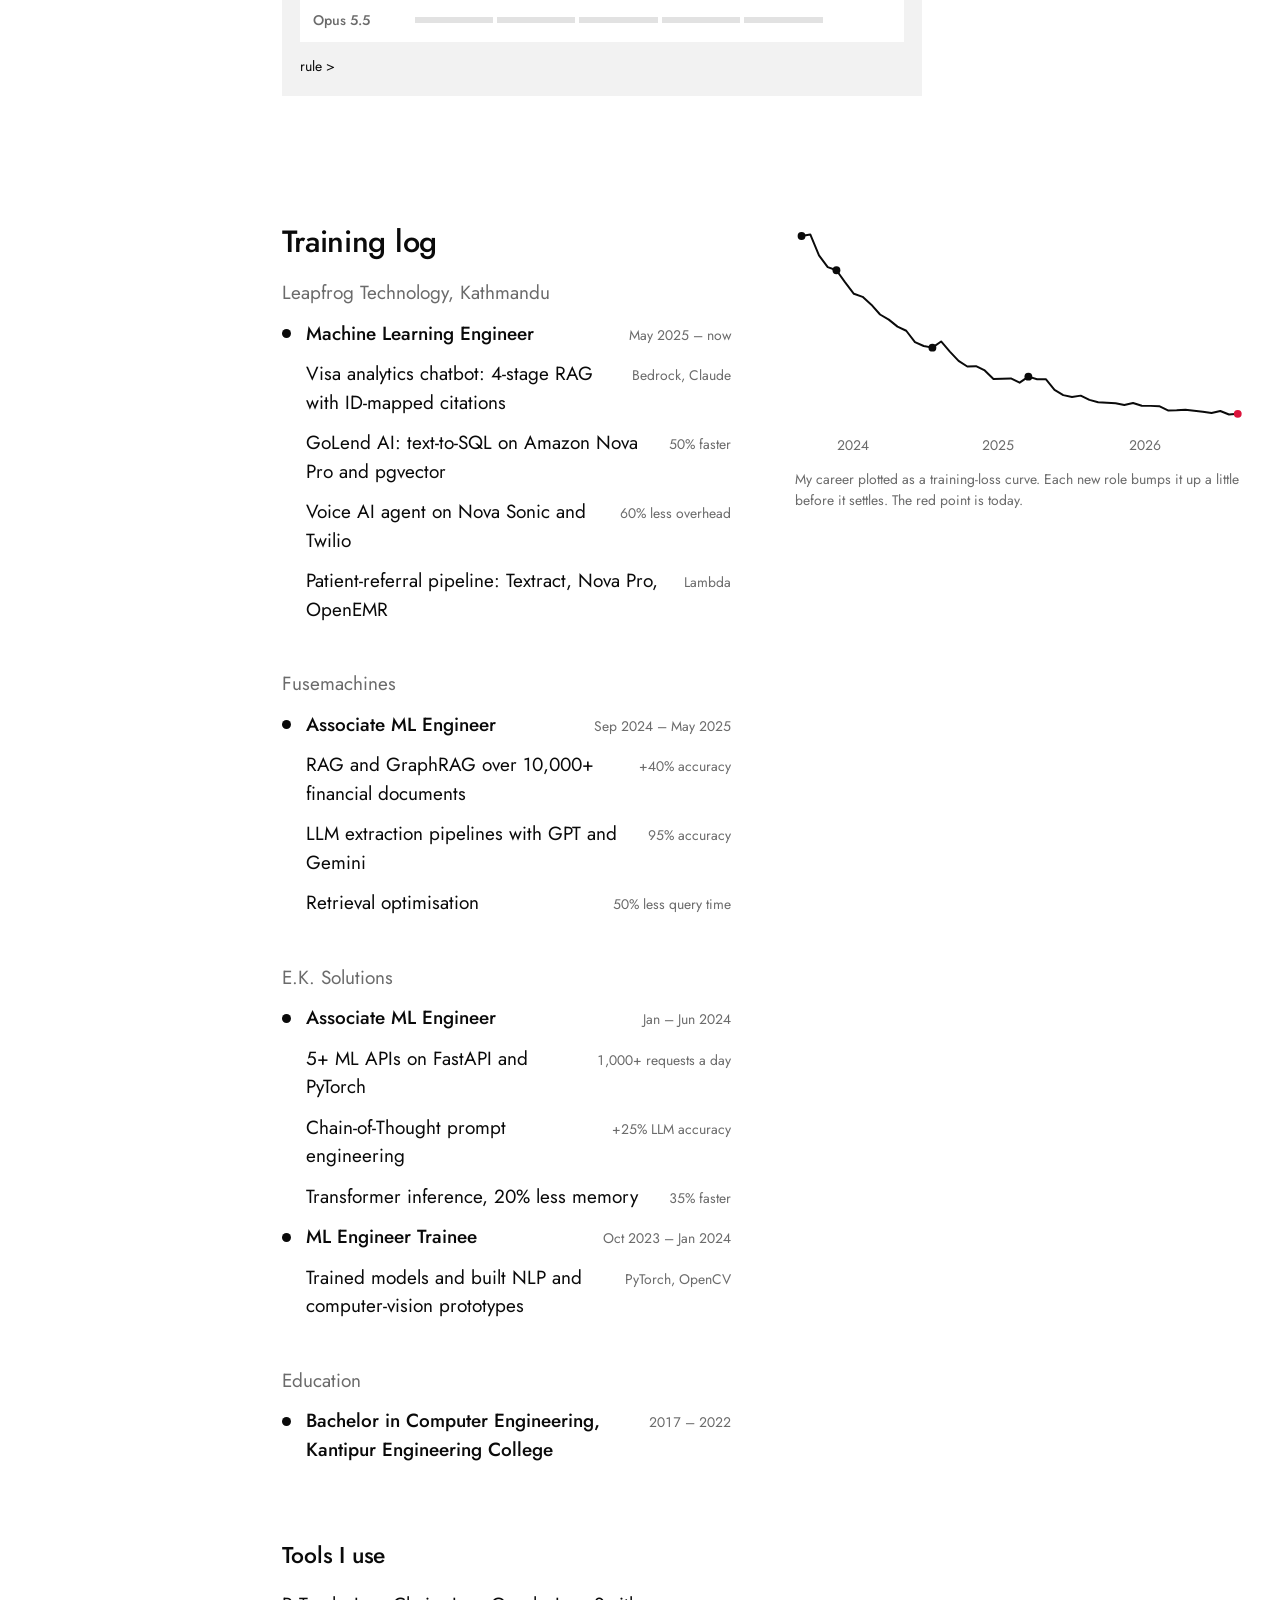
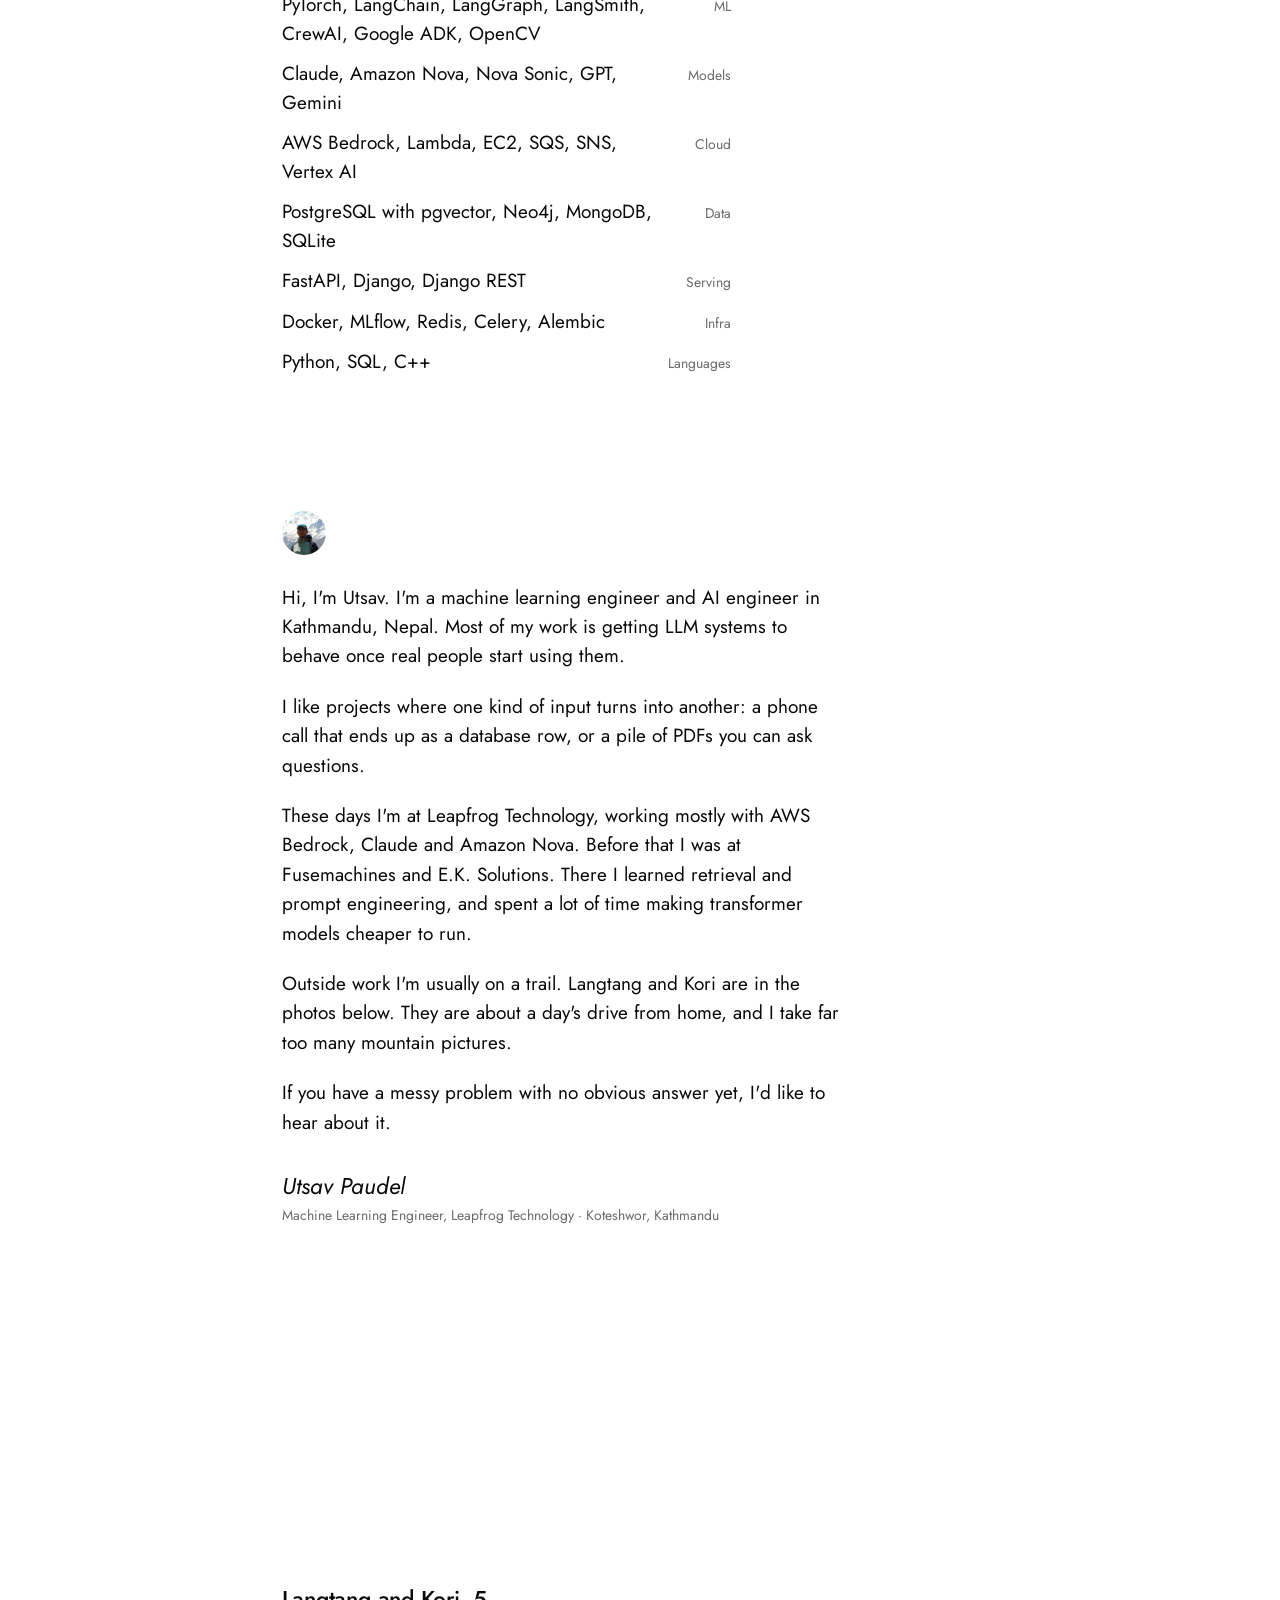
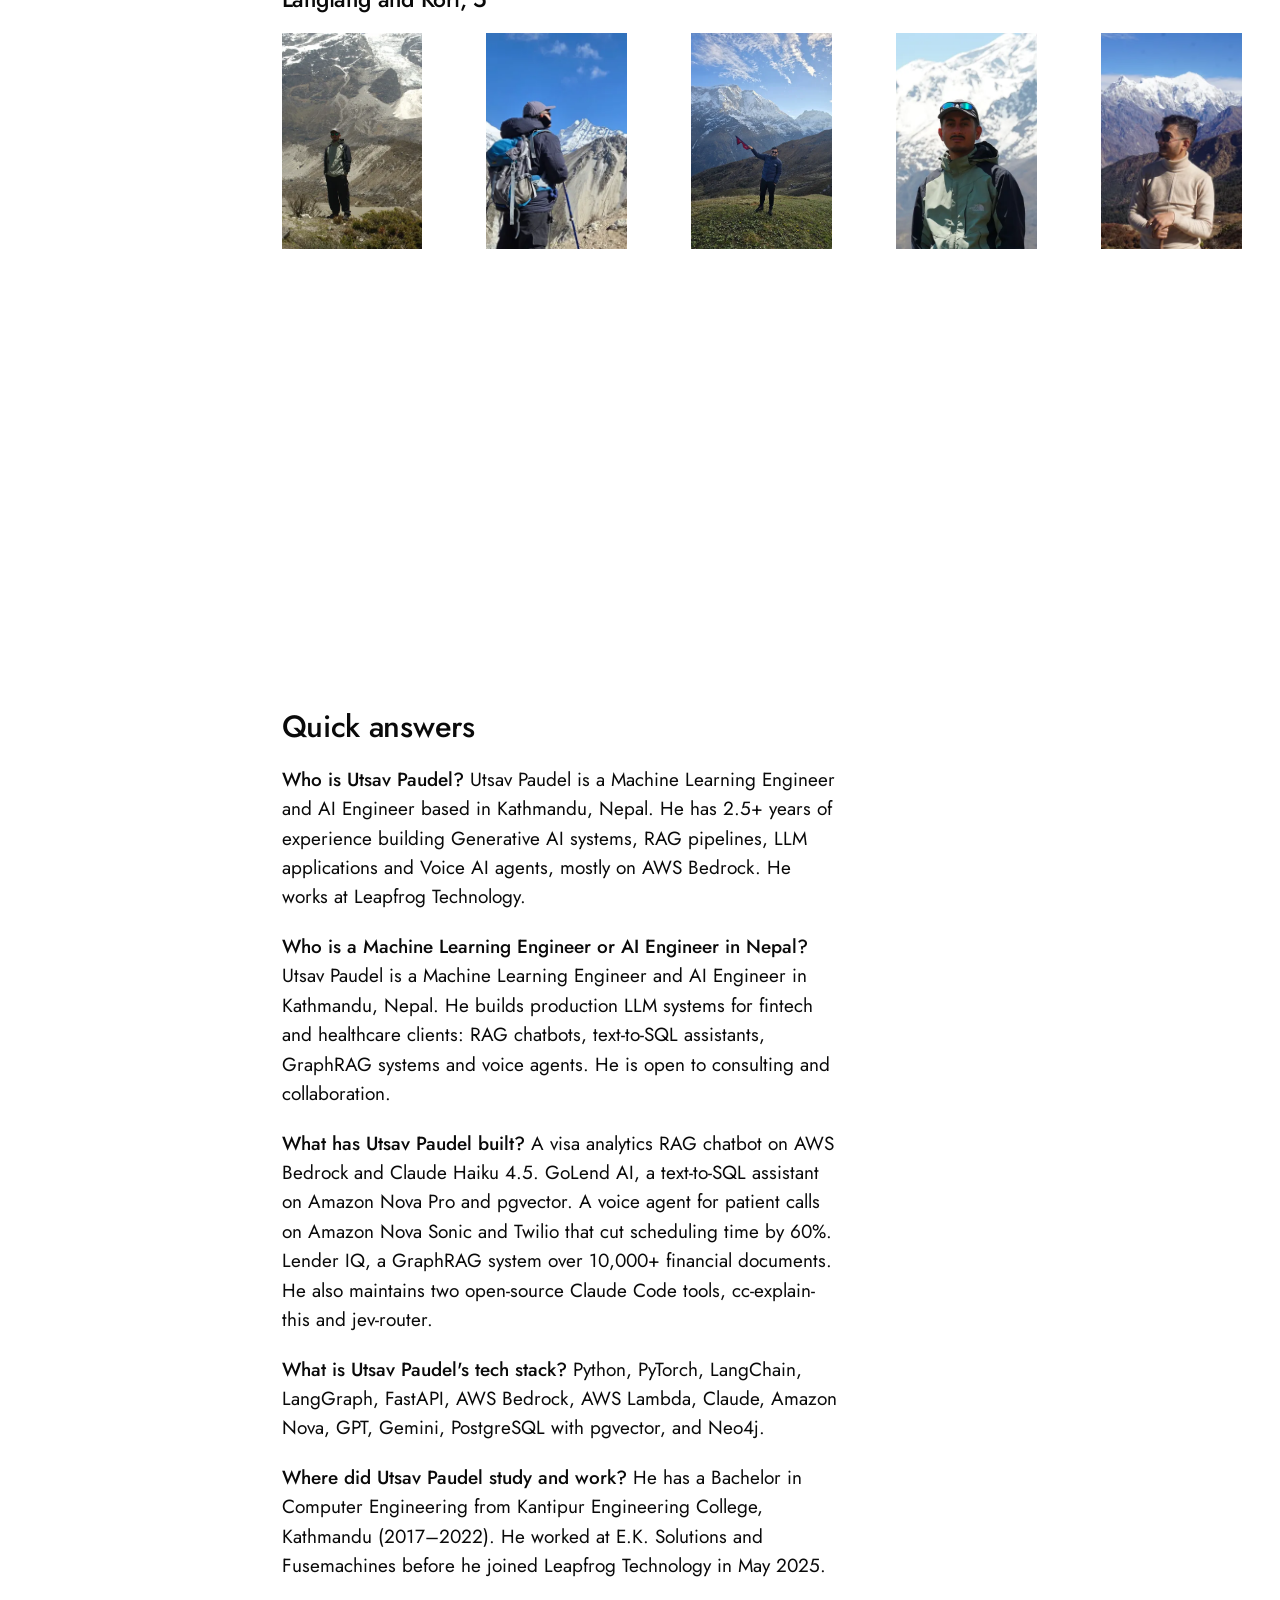
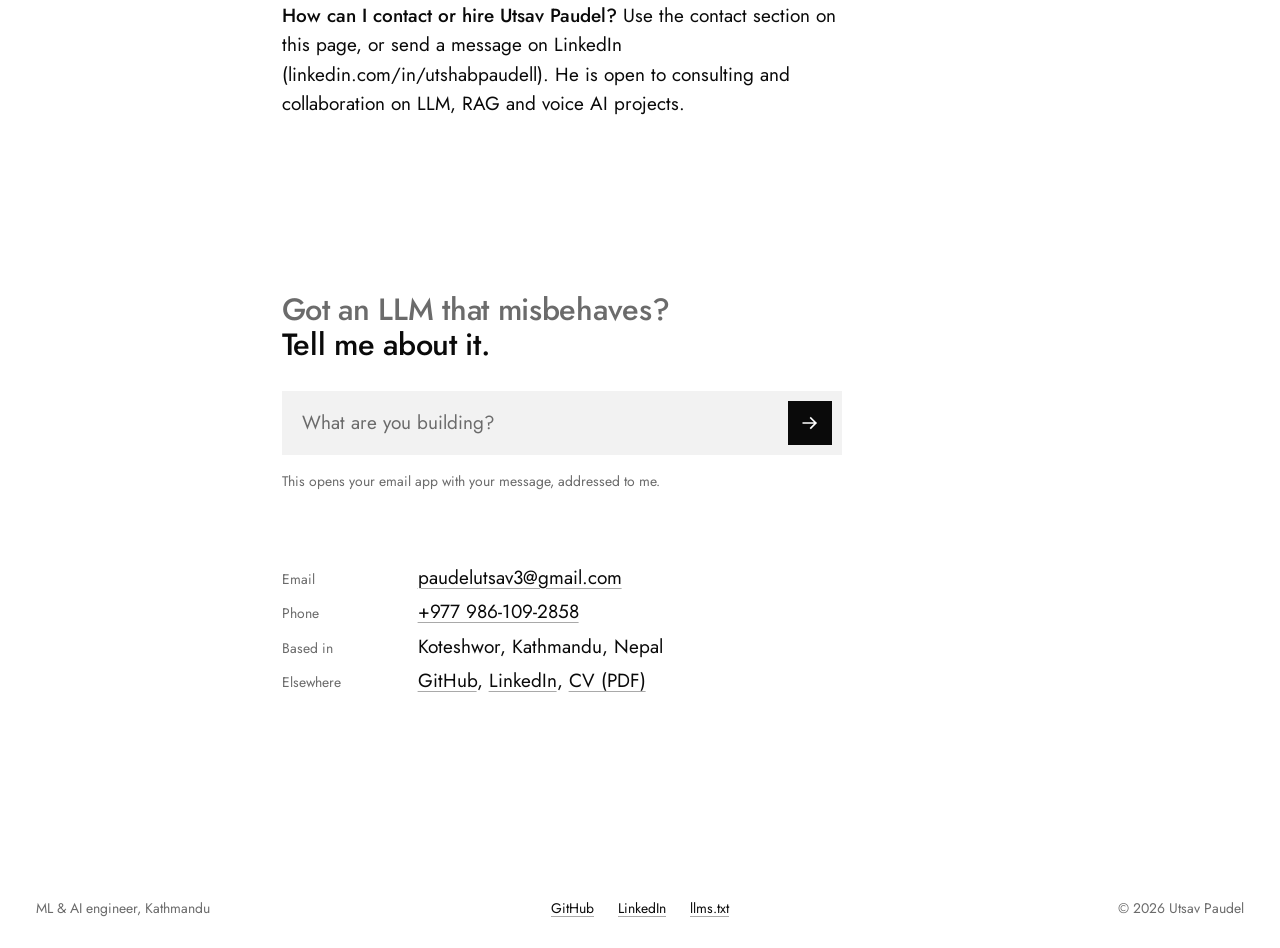
==== commit 90fbf1fb: "Redesign: Ask this page - one column, a BM25 retriever over the page, mapped citations - Hero: a wor" ====
--- a/index.html
+++ b/index.html
@@ -1,14 +1,7 @@
 <!DOCTYPE html>
 <html lang="en">
 <head>
-<!--
-   _      _______ _______ _______ __   _ _______
-   |      |_____|    |    |______ | \  |    |
-   |_____ |     |    |    |______ |  \_|    |      SPACE
-
-        Portfolio of Utsav Paudel - ML / AI Engineer
-        https://utsavpaudel.me
--->
+<!-- Portfolio of Utsav Paudel - ML / AI Engineer - https://utsavpaudel.me -->
 <meta name="google-site-verification" content="ZEbJYnyFBVUU9wIYWU6xc_Uab5skkKEROT86mVtD4m0" />
 <meta charset="UTF-8">
 <meta name="viewport" content="width=device-width, initial-scale=1.0">
@@ -45,7 +38,7 @@
 <meta name="geo.placename" content="Kathmandu">
 <meta name="geo.position" content="27.7172;85.3240">
 <meta name="ICBM" content="27.7172, 85.3240">
-<meta name="theme-color" content="#08090c">
+<meta name="theme-color" content="#ffffff">
 
 <!-- JSON-LD Structured Data (FAQ text must match the visible #faq section) -->
 <script type="application/ld+json">
@@ -172,7 +165,7 @@
         "@id": "https://utsavpaudel.me/#person"
       },
       "dateCreated": "2025-01-01T00:00:00+05:45",
-      "dateModified": "2026-10-10T00:00:00+05:45"
+      "dateModified": "2026-10-15T00:00:00+05:45"
     },
     {
       "@type": "FAQPage",
@@ -239,642 +232,397 @@
 <!-- Fonts -->
 <link rel="preconnect" href="https://fonts.googleapis.com">
 <link rel="preconnect" href="https://fonts.gstatic.com" crossorigin>
-<link rel="preload" as="style" href="https://fonts.googleapis.com/css2?family=Geist:wght@300..600&family=Geist+Mono:wght@400;500&family=Instrument+Serif:ital@0;1&display=swap">
-<link href="https://fonts.googleapis.com/css2?family=Geist:wght@300..600&family=Geist+Mono:wght@400;500&family=Instrument+Serif:ital@0;1&display=swap" rel="stylesheet" media="print" onload="this.media='all'">
-<noscript><link href="https://fonts.googleapis.com/css2?family=Geist:wght@300..600&family=Geist+Mono:wght@400;500&family=Instrument+Serif:ital@0;1&display=swap" rel="stylesheet"></noscript>
-
-<link rel="stylesheet" href="./style.css?v=2026-10-10c">
+<link href="https://fonts.googleapis.com/css2?family=Jost:ital,wght@0,400;0,500;0,700;1,400&display=swap" rel="stylesheet">
+
+<link rel="stylesheet" href="./style.css?v=2026-10-15">
 <script>document.documentElement.classList.add('js');</script>
-<script src="./main.js?v=2026-10-10c" defer></script>
+<script src="./main.js?v=2026-10-15" defer></script>
 </head>
 <body>
 
-<a class="skip" href="#work">Skip to selected work</a>
-<div class="progress" aria-hidden="true"></div>
-
-<!-- ======================= NAV ======================= -->
-<header class="nav">
-  <div class="nav-row">
-    <a class="brand" href="#top" aria-label="Utsav Paudel, back to top">
-      <svg class="logo" viewBox="0 0 40 40" aria-hidden="true">
-        <defs><linearGradient id="logoFill" x1="0" y1="0" x2="0" y2="1"><stop offset="0" stop-color="#ffb547" stop-opacity=".35"/><stop offset="1" stop-color="#ffb547" stop-opacity="0"/></linearGradient></defs>
-        <rect class="logo-box" x=".5" y=".5" width="39" height="39" rx="10"/>
-        <path d="M5 31 L13.5 18 L18.5 24 L26 9 L35 31 Z" fill="url(#logoFill)"/>
-        <path class="logo-skip" d="M13.5 18 L26 9"/>
-        <path class="logo-ridge" d="M5 31 L13.5 18 L18.5 24 L26 9 L35 31"/>
-        <path class="logo-pass" pathLength="1" d="M5 31 L13.5 18 L18.5 24 L26 9"/>
-        <circle class="logo-node" cx="13.5" cy="18" r="2.2"/><circle class="logo-node" cx="18.5" cy="24" r="2.2"/>
-        <circle class="logo-halo" cx="26" cy="9" r="4.6"/><circle class="logo-top" cx="26" cy="9" r="2.8"/>
-      </svg>
-      <span class="brand-name">Utsav Paudel</span>
-    </a>
-    <nav class="nav-links" aria-label="Primary">
-      <a href="#work">Work</a>
-      <a href="#career">Log</a>
-      <a href="#toolkit">Stack</a>
-      <a href="#about">About</a>
-      <a class="nav-cta" href="#contact">Contact</a>
-    </nav>
-  </div>
+<a class="skip" href="#work">Skip to the work</a>
+
+<header class="top">
+  <a class="mark" href="#top" aria-label="Utsav Paudel, back to top">Utsav Paudel</a>
+  <nav class="top-nav" aria-label="Primary">
+    <a href="#work">Work</a>
+    <a href="#career">Career</a>
+    <a href="#about">About</a>
+    <a href="#contact">Contact</a>
+  </nav>
 </header>
 
 <main id="top">
 
-<!-- ======================= HERO: latent space ======================= -->
-<section class="hero">
-  <canvas class="latent" id="latent" aria-hidden="true"></canvas>
-  <div class="hud mono" aria-hidden="true">
-    <span>latent space · 900 vectors · pca 768→3</span>
-    <span id="hud-q">q → retrieval · top-6 · cos 0.91</span>
-  </div>
-
-  <div class="wrap hero-inner">
-    <p class="eyebrow mono rise" style="--d:0"><span class="live-dot"></span>ML Engineer @ Leapfrog Technology<span class="where"> · Kathmandu, Nepal</span></p>
-    <h1 class="hero-h">
-      <span class="hero-name rise" style="--d:1">Utsav Paudel</span>
-      <span class="hero-role rise" style="--d:2">Machine Learning <em>&amp; AI</em> Engineer</span>
+<!-- ======================= HERO: the page answers questions about itself ======================= -->
+<section class="hero" aria-labelledby="hero-h">
+  <div class="hero-copy">
+    <h1 id="hero-h" class="mask">
+      <span class="line"><span data-line style="--i:0">Utsav Paudel</span></span>
+      <span class="line"><span data-line style="--i:1">ML &amp; AI Engineer</span></span>
     </h1>
-    <p class="typer mono rise" style="--d:3">
-      <span class="sr-only">Building RAG pipelines, voice agents, text-to-SQL engines and GraphRAG systems.</span>
-      <span aria-hidden="true"><span class="prompt">&gt;</span> building <b id="typed">RAG pipelines</b><i class="caret"></i></span>
+    <p class="hero-sub" data-rise>Machine learning engineer and AI engineer in Kathmandu, Nepal. For 2.5 years I have shipped RAG chatbots, text-to-SQL assistants and voice agents, mostly on AWS Bedrock.</p>
+    <p class="hero-act" data-rise>
+      <a class="btn" href="#contact" data-email="paudelutsav3" data-domain="gmail.com">Email me</a>
+      <a class="link" href="./assets/Utsav_Paudel_Resume.pdf" download>Download CV</a>
     </p>
-    <p class="hero-lede rise" style="--d:4">I've spent the last 2.5 years putting LLM systems into production, mostly on AWS Bedrock. Lately that means chatbots that cite their sources and voice agents that pick up the phone.</p>
-    <div class="hero-cta rise" style="--d:5">
-      <a class="btn btn-solid" href="#work">See the work <span aria-hidden="true">↓</span></a>
-      <a class="btn" href="./assets/Utsav_Paudel_Resume.pdf" download>Download CV</a>
-    </div>
-  </div>
-
-  <div class="wrap">
-    <dl class="stats rise" style="--d:6">
-      <div><dt>Years in production AI</dt><dd><b data-to="2.5" data-dec="1">2.5</b><span>+</span></dd></div>
-      <div><dt>Documents in RAG &amp; GraphRAG</dt><dd><b data-to="10">10</b><span>k+</span></dd></div>
-      <div><dt>LLM extraction accuracy</dt><dd><b data-to="95">95</b><span>%</span></dd></div>
-      <div><dt>Less scheduling overhead</dt><dd><b data-to="60">60</b><span>%</span></dd></div>
-    </dl>
-  </div>
-</section>
-
-<!-- ======================= WORK ======================= -->
-<section class="sec" id="work">
-  <div class="wrap">
-    <header class="sec-head">
-      <p class="kicker mono reveal"><span>01</span>Selected work</p>
-      <h2 class="reveal d1">Some things I've shipped <em>at work.</em></h2>
-      <p class="sec-sub reveal d2">Each panel replays what happens inside the system, step by step. The steps follow the real pipelines, but the questions and data are made up.</p>
-    </header>
-
-    <!-- 01 - RAG -->
-    <article class="project">
-      <div class="p-info reveal">
-        <p class="p-meta mono"><span class="p-num">01</span><span>Visas · Global staffing</span><span>2025 · Leapfrog</span></p>
-        <h3>Visa analytics chatbot</h3>
-        <p class="p-blurb">A RAG chatbot on AWS Bedrock and Claude Haiku 4.5 that answers visa questions for a global staffing team. The model never writes a link itself. It cites short IDs like [1], and once the answer is done, an <b>ID-mapping step</b> swaps each ID for the source URL stored in that chunk's metadata. So it can't make one up.</p>
-        <dl class="p-facts mono">
-          <div><dt>Role</dt><dd>Lead ML Engineer</dd></div>
-          <div><dt>Status</dt><dd>In production</dd></div>
-        </dl>
-        <ul class="chips mono"><li>AWS Bedrock</li><li>Claude Haiku 4.5</li><li>RAG</li><li>Python</li><li>FastAPI</li></ul>
-      </div>
-      <div class="viz reveal d1" data-scene="rag" aria-hidden="true">
-        <div class="viz-bar mono"><span class="viz-dots"><i></i><i></i><i></i></span><span class="viz-title">visa-analytics / rag.run</span><span class="viz-status" data-status>done · 3 sources linked</span></div>
-        <div class="viz-body">
-          <p class="ask"><span class="tag mono">Q</span><span data-q>What does an H-1B visa require?</span></p>
-          <ol class="stages mono" data-stages>
-            <li class="done">retrieve</li><li class="done">re-rank</li><li class="done">generate</li><li class="done">cite-map</li>
-          </ol>
-          <ul class="chunks mono" data-chunks>
-            <li class="cited"><span class="cid">1</span><span class="src">uscis_h1b_overview · §2</span><span class="bar"><i style="--w:.93"></i></span><span class="sc">0.93</span></li>
-            <li class="cited"><span class="cid">2</span><span class="src">dol_lca_guide · §1</span><span class="bar"><i style="--w:.88"></i></span><span class="sc">0.88</span></li>
-            <li class="cited"><span class="cid">3</span><span class="src">h1b_cap_season · §3</span><span class="bar"><i style="--w:.81"></i></span><span class="sc">0.81</span></li>
-            <li class="drop"><span class="cid"></span><span class="src">l1_visa_overview · §2</span><span class="bar"><i style="--w:.34"></i></span><span class="sc">0.34</span></li>
-            <li class="drop"><span class="cid"></span><span class="src">o1_visa_faq · §4</span><span class="bar"><i style="--w:.21"></i></span><span class="sc">0.21</span></li>
-          </ul>
-          <p class="answer" data-a data-lock>An H-1B needs a job offer in a specialty occupation<sup>1</sup> and a certified Labor Condition Application from the employer<sup>2</sup>. Most new petitions also go through the annual cap lottery<sup>3</sup>.</p>
-          <ol class="refs mono" data-refs data-lock>
-            <li><b>1</b><span>uscis.gov/…/h-1b-specialty-occupations</span></li>
-            <li><b>2</b><span>dol.gov/…/lca</span></li>
-            <li><b>3</b><span>uscis.gov/…/h-1b-cap-season</span></li>
-          </ol>
-        </div>
-      </div>
-    </article>
-
-    <!-- 02 - Text-to-SQL -->
-    <article class="project flip">
-      <div class="p-info reveal">
-        <p class="p-meta mono"><span class="p-num">02</span><span>Fintech · Lending</span><span>2025 · Leapfrog</span></p>
-        <h3>GoLend AI assistant</h3>
-        <p class="p-blurb">Loan officers ask questions in plain English and get the answer in plain English. Amazon Nova Pro writes a read-only SQL query, runs it, and explains the result. To find the right tables it mixes <b>BM25 with pgvector search</b> (IVFFlat and HNSW indexes) and MMR re-ranking, with AWS Guardrails on top.</p>
-        <dl class="p-facts mono">
-          <div><dt>Role</dt><dd>ML Engineer</dd></div>
-          <div><dt>Impact</dt><dd>50% faster queries</dd></div>
-        </dl>
-        <ul class="chips mono"><li>Nova Pro</li><li>pgvector</li><li>BM25</li><li>HNSW</li><li>PostgreSQL</li></ul>
-      </div>
-      <div class="viz reveal d1" data-scene="sql" aria-hidden="true">
-        <div class="viz-bar mono"><span class="viz-dots"><i></i><i></i><i></i></span><span class="viz-title">golend / nl→sql</span><span class="viz-status" data-status>answered · 4 rows · 38 ms</span></div>
-        <div class="viz-body">
-          <p class="ask"><span class="tag mono">Q</span><span data-q>Which applicants missed their third installment?</span></p>
-          <ul class="schema mono" data-schema>
-            <li class="on">applicants</li><li class="on">loans</li><li class="on">installments</li><li>branches</li><li>payments</li><li>officers</li>
-          </ul>
-          <pre class="code mono" data-sql data-lock><span class="k">SELECT</span> a.id, l.amount, i.due_at
+  </div>
+
+  <div class="hero-tool">
+    <div class="rt" id="ask" data-ui>
+      <p class="rt-head"><span>Ask this page</span><span class="rt-read" data-read>BM25 · in your browser</span></p>
+      <form class="rt-form" role="search" data-form>
+        <label class="sr-only" for="q">Ask a question about Utsav's work</label>
+        <input id="q" name="q" type="search" autocomplete="off" spellcheck="false" placeholder="Ask about Utsav's work" value="voice agent">
+        <button type="submit">Search</button>
+      </form>
+      <p class="rt-try" data-try>
+        <button type="button">voice agent</button>
+        <button type="button">GraphRAG accuracy</button>
+        <button type="button">where is he based</button>
+        <button type="button">which models</button>
+      </p>
+      <ol class="rt-hits" data-hits>
+        <li><a href="#voice"><b>1</b><span>Voice agent for patient calls</span><i style="--w:1"></i><em>4.12</em></a></li>
+        <li><a href="#career"><b>2</b><span>Training log</span><i style="--w:.71"></i><em>2.93</em></a></li>
+        <li><a href="#faq"><b>3</b><span>Quick answers</span><i style="--w:.44"></i><em>1.81</em></a></li>
+      </ol>
+      <p class="rt-ans" data-ans aria-live="polite">When a patient calls to move a follow-up, this agent answers, checks their insurance and books a new time.<sup><a href="#voice">1</a></sup> Voice AI agent on Nova Sonic and Twilio: 60% less scheduling overhead.<sup><a href="#career">2</a></sup></p>
+      <p class="rt-note">Keyword search over the text of this page. No LLM, and nothing leaves your browser. Each answer line cites the paragraph it came from.</p>
+    </div>
+  </div>
+</section>
+
+<!-- ======================= WORK: the ledger ======================= -->
+<section class="sec" id="work" aria-labelledby="work-h" data-src="Work">
+  <div class="col" data-reveal>
+    <h2 id="work-h">Shipped systems</h2>
+    <p class="intro">Four systems in production at work, and two open-source tools. Each panel below replays its pipeline step by step. The steps are real. The questions and data are made up.</p>
+    <ul class="ledger" data-rows>
+      <li><a href="#citations"><span class="l-name">Visa analytics chatbot</span><span class="l-kind">RAG with mapped citations</span><span class="l-year">2025</span></a></li>
+      <li><a href="#golend"><span class="l-name">GoLend AI assistant</span><span class="l-kind">Text-to-SQL</span><span class="l-year">2025</span></a></li>
+      <li><a href="#voice"><span class="l-name">Voice agent for patient calls</span><span class="l-kind">Voice AI</span><span class="l-year">2025</span></a></li>
+      <li><a href="#lender"><span class="l-name">Lender IQ</span><span class="l-kind">GraphRAG</span><span class="l-year">2024</span></a></li>
+      <li><a href="#explain"><span class="l-name">cc-explain-this</span><span class="l-kind">Claude Code plugin</span><span class="l-year">Open source</span></a></li>
+      <li><a href="#router"><span class="l-name">jev-router</span><span class="l-kind">Model routing proxy</span><span class="l-year">Open source</span></a></li>
+    </ul>
+  </div>
+</section>
+
+<!-- ======================= CITATIONS: one answer, three states ======================= -->
+<section class="sec cite" id="citations" aria-labelledby="cite-h" data-src="Visa analytics chatbot">
+  <div class="col" data-reveal>
+    <h2 id="cite-h">Visa analytics chatbot</h2>
+    <p>A RAG chatbot on AWS Bedrock and Claude Haiku 4.5 that answers visa questions for a global staffing team. The model never writes a link itself. It cites short IDs like [1]. When the answer is done, an ID-mapping step swaps each ID for the source URL stored in that chunk's metadata. So it cannot make a link up.</p>
+    <p class="facts">Lead ML Engineer · In production · AWS Bedrock, Claude Haiku 4.5, RAG, Python, FastAPI</p>
+  </div>
+
+  <div class="states">
+    <div class="state" data-reveal>
+      <p class="state-w">Generated</p>
+      <div class="msg" data-ui>
+        <p class="msg-q">What does an H-1B visa require?</p>
+        <p class="msg-a">An H-1B needs a job offer in a specialty occupation <span class="cid">[1]</span> and a certified Labor Condition Application from the employer <span class="cid">[2]</span>. Most new petitions also go through the annual cap lottery <span class="cid">[3]</span>.</p>
+        <p class="msg-meta">claude haiku 4.5 · 3 chunks in context · IDs only, no URLs</p>
+      </div>
+    </div>
+
+    <div class="state" data-reveal>
+      <p class="state-w">Inspected</p>
+      <div class="msg is-live" data-ui data-cite>
+        <p class="msg-q">What does an H-1B visa require?</p>
+        <p class="msg-a" data-cite-a>An H-1B needs a job offer in a specialty occupation <button type="button" class="cid" data-n="1">[1]</button> and a certified Labor Condition Application from the employer <button type="button" class="cid on" data-n="2">[2]</button>. Most new petitions also go through the annual cap lottery <button type="button" class="cid" data-n="3">[3]</button>.</p>
+        <code class="msg-pop" data-cite-pop>[2] chunk dol_lca_guide §1 · score 0.88 · source_url dol.gov/…/lca</code>
+        <ol class="msg-refs" data-cite-refs></ol>
+        <p class="msg-foot"><span data-cite-hint>Point at an ID to read its chunk metadata.</span><button type="button" class="msg-btn" data-cite-map>Map citations</button></p>
+      </div>
+    </div>
+
+    <div class="state" data-reveal>
+      <p class="state-w">Mapped</p>
+      <div class="msg" data-ui>
+        <p class="msg-q">What does an H-1B visa require?</p>
+        <p class="msg-a">An H-1B needs a job offer in a specialty occupation<sup>1</sup> and a certified Labor Condition Application from the employer<sup>2</sup>. Most new petitions also go through the annual cap lottery<sup>3</sup>.</p>
+        <ol class="msg-refs">
+          <li><b>1</b>uscis.gov/…/h-1b-specialty-occupations</li>
+          <li><b>2</b>dol.gov/…/lca</li>
+          <li><b>3</b>uscis.gov/…/h-1b-cap-season</li>
+        </ol>
+      </div>
+    </div>
+  </div>
+</section>
+
+<!-- ======================= SYSTEMS: one paragraph, one replay each ======================= -->
+<section class="sec systems" aria-labelledby="systems-h" data-src="Work">
+  <h2 id="systems-h" class="sr-only">More systems</h2>
+
+  <article class="proj col" id="golend" data-reveal>
+    <h3>GoLend AI assistant</h3>
+    <p>Loan officers ask questions in plain English and get the answer in plain English. Amazon Nova Pro writes a read-only SQL query, runs it, and explains the result. To find the right tables it mixes BM25 with pgvector search (IVFFlat and HNSW indexes) and MMR re-ranking, with AWS Guardrails on top.</p>
+    <p class="facts">ML Engineer · 50% faster queries · Nova Pro, pgvector, BM25, HNSW, PostgreSQL</p>
+    <div class="viz" data-ui data-scene="sql" aria-hidden="true">
+      <p class="viz-bar"><span class="viz-title">golend / nl→sql</span><span class="viz-status" data-status>answered · 4 rows · 38 ms</span></p>
+      <div class="viz-body">
+        <p class="ask"><span class="tag">Q</span><span data-q>Which applicants missed their third installment?</span></p>
+        <ul class="schema" data-schema>
+          <li class="on">applicants</li><li class="on">loans</li><li class="on">installments</li><li>branches</li><li>payments</li><li>officers</li>
+        </ul>
+        <pre class="code" data-sql data-lock><span class="k">SELECT</span> a.id, l.amount, i.due_at
 <span class="k">FROM</span> applicants a
 <span class="k">JOIN</span> loans l <span class="k">ON</span> l.applicant_id = a.id
 <span class="k">JOIN</span> installments i <span class="k">ON</span> i.loan_id = l.id
 <span class="k">WHERE</span> i.seq = <span class="s">3</span> <span class="k">AND</span> i.paid_at <span class="k">IS</span> <span class="k">NULL</span>
 <span class="k">ORDER</span> <span class="k">BY</span> i.due_at <span class="k">DESC</span>
 <span class="k">LIMIT</span> <span class="s">50</span>;</pre>
-          <p class="answer" data-a data-lock>Four applicants missed their third installment. The latest is APL-2291, with 420,000 due on 14 Aug 2025. The other three are APL-1873, APL-3310 and APL-0954.</p>
-        </div>
-      </div>
-    </article>
-
-    <!-- 03 - Voice -->
-    <article class="project">
-      <div class="p-info reveal">
-        <p class="p-meta mono"><span class="p-num">03</span><span>Healthcare · Voice</span><span>2025 · Leapfrog</span></p>
-        <h3>Voice agent for patient calls</h3>
-        <p class="p-blurb">When a patient calls to move a follow-up, this agent answers, checks their insurance and books a new time. It runs on Amazon Nova Sonic and Twilio. Behind it, referral documents go through Textract and Nova Pro and end up in OpenEMR. Staff now spend <b>60% less time on scheduling.</b></p>
-        <dl class="p-facts mono">
-          <div><dt>Role</dt><dd>ML Engineer</dd></div>
-          <div><dt>Impact</dt><dd>60% less overhead</dd></div>
-        </dl>
-        <ul class="chips mono"><li>Nova Sonic</li><li>Twilio</li><li>Textract</li><li>OpenEMR</li><li>AWS Lambda</li></ul>
-      </div>
-      <div class="viz reveal d1" data-scene="voice" aria-hidden="true">
-        <div class="viz-bar mono"><span class="viz-dots"><i></i><i></i><i></i></span><span class="viz-title">patient-line / call</span><span class="viz-status" data-status>ended · 00:31 · booked</span></div>
-        <div class="viz-body">
-          <canvas class="wave" data-wave></canvas>
-          <ol class="lines" data-lines data-lock>
-            <li class="agent"><b class="mono">agent</b><span>Thanks for calling. How can I help today?</span></li>
-            <li class="caller"><b class="mono">caller</b><span>Hi, I need to move my follow-up. My daughter is sick.</span></li>
-            <li class="agent"><b class="mono">agent</b><span>Sorry to hear that. Dr. Mehta has Thursday at 10 or Friday at 2. Which works?</span></li>
-            <li class="caller"><b class="mono">caller</b><span>Friday at 2, please.</span></li>
-            <li class="agent"><b class="mono">agent</b><span>Booked. I'll text the confirmation to the number on file.</span></li>
-          </ol>
-          <div class="agent-run">
-            <div class="tools mono" data-tools data-lock>
-              <div class="cc-step ok"><p class="cc-call"><i>⏺</i>verify_patient(caller_id)</p><p class="cc-out">⎿ P-4471 · insurance active</p></div>
-              <div class="cc-step ok"><p class="cc-call"><i>⏺</i>find_slots(dr_mehta, 3d)</p><p class="cc-out">⎿ Thu 10:00 · Fri 14:00</p></div>
-              <div class="cc-step ok"><p class="cc-call"><i>⏺</i>book(openemr, Fri 14:00)</p><p class="cc-out">⎿ appt A-2093 confirmed</p></div>
-              <div class="cc-step ok"><p class="cc-call"><i>⏺</i>calendar.add(dr_mehta)</p><p class="cc-out">⎿ added Fri 14:00 · freed Wed 11:00</p></div>
-              <div class="cc-step ok"><p class="cc-call"><i>⏺</i>send_sms(•••0193)</p><p class="cc-out">⎿ confirmation delivered</p></div>
-            </div>
-            <div class="cal mono" data-cal>
-              <p class="cal-h"><span>dr. mehta</span><span>this week</span></p>
-              <p class="cal-days"><span>Wed</span><span>Thu</span><span>Fri</span></p>
-              <div class="cal-grid">
-                <b style="--h:9">9</b><b style="--h:11">11</b><b style="--h:13">13</b><b style="--h:15">15</b>
-                <i class="ev busy" style="--d:0;--h:9;--n:2"></i><i class="ev old gone" data-ev="old" style="--d:0;--h:11">P-4471</i><i class="ev busy" style="--d:0;--h:12;--n:4"></i>
-                <i class="ev busy" style="--d:1;--h:9"></i><i class="ev free" data-ev="free" style="--d:1;--h:10">free</i><i class="ev busy" style="--d:1;--h:11;--n:5"></i>
-                <i class="ev busy" style="--d:2;--h:9;--n:5"></i><i class="ev free" data-ev="free" style="--d:2;--h:14">free</i><i class="ev new on" data-ev="new" style="--d:2;--h:14">P-4471</i><i class="ev busy" style="--d:2;--h:15"></i>
-              </div>
+        <p class="answer" data-a data-lock>Four applicants missed their third installment. The latest is APL-2291, with 420,000 due on 14 Aug 2025. The other three are APL-1873, APL-3310 and APL-0954.</p>
+      </div>
+    </div>
+  </article>
+
+  <article class="proj col" id="voice" data-reveal>
+    <h3>Voice agent for patient calls</h3>
+    <p>When a patient calls to move a follow-up, this agent answers, checks their insurance and books a new time. It runs on Amazon Nova Sonic and Twilio. Behind it, referral documents go through Textract and Nova Pro and end up in OpenEMR. Staff now spend 60% less time on scheduling.</p>
+    <p class="facts">ML Engineer · 60% less scheduling time · Nova Sonic, Twilio, Textract, OpenEMR, AWS Lambda</p>
+    <div class="viz" data-ui data-scene="voice" aria-hidden="true">
+      <p class="viz-bar"><span class="viz-title">patient-line / call</span><span class="viz-status" data-status>ended · 00:31 · booked</span></p>
+      <div class="viz-body">
+        <canvas class="wave" data-wave></canvas>
+        <ol class="lines" data-lines data-lock>
+          <li class="agent"><b>agent</b><span>Thanks for calling. How can I help today?</span></li>
+          <li class="caller"><b>caller</b><span>Hi, I need to move my follow-up. My daughter is sick.</span></li>
+          <li class="agent"><b>agent</b><span>Sorry to hear that. Dr. Mehta has Thursday at 10 or Friday at 2. Which works?</span></li>
+          <li class="caller"><b>caller</b><span>Friday at 2, please.</span></li>
+          <li class="agent"><b>agent</b><span>Booked. I'll text the confirmation to the number on file.</span></li>
+        </ol>
+        <div class="agent-run">
+          <div class="tools" data-tools data-lock>
+            <div class="cc-step ok"><samp class="cc-call"><i>⏺</i>verify_patient(caller_id)</samp><samp class="cc-out">⎿ P-4471 · insurance active</samp></div>
+            <div class="cc-step ok"><samp class="cc-call"><i>⏺</i>find_slots(dr_mehta, 3d)</samp><samp class="cc-out">⎿ Thu 10:00 · Fri 14:00</samp></div>
+            <div class="cc-step ok"><samp class="cc-call"><i>⏺</i>book(openemr, Fri 14:00)</samp><samp class="cc-out">⎿ appt A-2093 confirmed</samp></div>
+            <div class="cc-step ok"><samp class="cc-call"><i>⏺</i>calendar.add(dr_mehta)</samp><samp class="cc-out">⎿ added Fri 14:00 · freed Wed 11:00</samp></div>
+            <div class="cc-step ok"><samp class="cc-call"><i>⏺</i>send_sms(•••0193)</samp><samp class="cc-out">⎿ confirmation delivered</samp></div>
+          </div>
+          <div class="cal" data-cal>
+            <p class="cal-h"><span>Dr. Mehta</span><span>this week</span></p>
+            <p class="cal-days"><span>Wed</span><span>Thu</span><span>Fri</span></p>
+            <div class="cal-grid">
+              <b style="--h:9">9</b><b style="--h:11">11</b><b style="--h:13">13</b><b style="--h:15">15</b>
+              <i class="ev busy" style="--d:0;--h:9;--n:2"></i><i class="ev old gone" data-ev="old" style="--d:0;--h:11">P-4471</i><i class="ev busy" style="--d:0;--h:12;--n:4"></i>
+              <i class="ev busy" style="--d:1;--h:9"></i><i class="ev free" data-ev="free" style="--d:1;--h:10">free</i><i class="ev busy" style="--d:1;--h:11;--n:5"></i>
+              <i class="ev busy" style="--d:2;--h:9;--n:5"></i><i class="ev free" data-ev="free" style="--d:2;--h:14">free</i><i class="ev new on" data-ev="new" style="--d:2;--h:14">P-4471</i><i class="ev busy" style="--d:2;--h:15"></i>
             </div>
           </div>
         </div>
       </div>
-    </article>
-
-    <!-- 04 - GraphRAG -->
-    <article class="project flip">
-      <div class="p-info reveal">
-        <p class="p-meta mono"><span class="p-num">04</span><span>Fintech · Analytics</span><span>2024 · Fusemachines</span></p>
-        <h3>Lender IQ (GraphRAG)</h3>
-        <p class="p-blurb">Plain vector search struggles with questions like "which guarantors co-sign loans in three or more portfolios?" because the answer is spread over many files. We used LLMs to pull entities and relationships out of <b>10,000+ financial documents</b> into Neo4j, then answered by walking the graph. Accuracy went up 40%.</p>
-        <dl class="p-facts mono">
-          <div><dt>Role</dt><dd>ML Engineer</dd></div>
-          <div><dt>Impact</dt><dd>40% accuracy lift</dd></div>
-        </dl>
-        <ul class="chips mono"><li>Neo4j</li><li>GraphRAG</li><li>LangChain</li><li>FastAPI</li><li>GPT</li></ul>
-      </div>
-      <div class="viz reveal d1" data-scene="graph" aria-hidden="true">
-        <div class="viz-bar mono"><span class="viz-dots"><i></i><i></i><i></i></span><span class="viz-title">lender-iq / graphrag.query</span><span class="viz-status" data-status>done · 1 match · 6 edges</span></div>
-        <div class="viz-body">
-          <p class="ask"><span class="tag mono">Q</span><span data-q>Which guarantors co-sign loans across 3+ portfolios?</span></p>
-          <p class="cypher mono" data-cypher>MATCH (g:Guarantor)-[:CO_SIGNS]→(:Loan)-[:IN]→(p:Portfolio) WITH g, count(DISTINCT p) AS n WHERE n ≥ 3</p>
-          <canvas class="graph" data-graph></canvas>
-          <div class="g-foot mono">
-            <span class="legend">A applicant · G guarantor · L loan · P portfolio</span>
-          </div>
-          <p class="answer" data-a data-lock>G-17 is the only guarantor who co-signs loans in three or more portfolios. Its loans L-204, L-118 and L-152 are in P-retail, P-sme and P-agri.</p>
+    </div>
+  </article>
+
+  <article class="proj col" id="lender" data-reveal>
+    <h3>Lender IQ (GraphRAG)</h3>
+    <p>Plain vector search struggles with questions like "which guarantors co-sign loans in three or more portfolios?" because the answer is spread over many files. We used LLMs to pull entities and relationships out of 10,000+ financial documents into Neo4j, then answered by walking the graph. Accuracy went up 40%.</p>
+    <p class="facts">ML Engineer at Fusemachines · 40% accuracy lift · Neo4j, GraphRAG, LangChain, FastAPI, GPT</p>
+    <div class="viz" data-ui data-scene="graph" aria-hidden="true">
+      <p class="viz-bar"><span class="viz-title">lender-iq / graphrag.query</span><span class="viz-status" data-status>done · 1 match · 6 edges</span></p>
+      <div class="viz-body">
+        <p class="ask"><span class="tag">Q</span><span data-q>Which guarantors co-sign loans across 3+ portfolios?</span></p>
+        <code class="cypher" data-cypher>MATCH (g:Guarantor)-[:CO_SIGNS]→(:Loan)-[:IN]→(p:Portfolio) WITH g, count(DISTINCT p) AS n WHERE n ≥ 3</code>
+        <canvas class="graph" data-graph></canvas>
+        <p class="g-foot">A applicant · G guarantor · L loan · P portfolio</p>
+        <p class="answer" data-a data-lock>G-17 is the only guarantor who co-signs loans in three or more portfolios. Its loans L-204, L-118 and L-152 are in P-retail, P-sme and P-agri.</p>
+      </div>
+    </div>
+  </article>
+
+  <article class="proj col" id="explain" data-reveal>
+    <h3><a href="https://github.com/xafold/cc-explain-this" target="_blank" rel="noopener">cc-explain-this <span aria-hidden="true">↗</span></a></h3>
+    <p>Claude Code moves fast, and some of its shell commands are hard to read at a glance. This open-source plugin adds a side pane that explains each step in one plain sentence. It flags risky steps (deletes, pushes, installs) and says why a step failed. The explanation is written after the step is done, so Claude does not slow down.</p>
+    <p class="facts">Open source, MIT · TypeScript, Claude Code plugin, Claude Haiku</p>
+    <figure class="shot">
+      <picture><source type="image/webp" srcset="./assets/explain-pane-800.webp 800w, ./assets/explain-pane-1456.webp 1456w" sizes="(max-width: 760px) 92vw, 640px"><img src="./assets/explain-pane-1456.jpg" alt="Claude Code in a terminal with the cc-explain-this pane on the right. The pane explains three Bash steps in plain sentences and marks the third one as failed." width="1456" height="812" loading="lazy" decoding="async"></picture>
+      <figcaption>The real pane in a terminal, from the project README. Below, a replay of how it works step by step.</figcaption>
+    </figure>
+    <div class="viz" data-ui data-scene="explain" aria-hidden="true">
+      <p class="viz-bar"><span class="viz-title">claude code · ~/auth-service</span><span class="viz-status" data-status>5 steps · 1 failed · 1 risky</span></p>
+      <div class="cc">
+        <div class="cc-term" data-term data-lock>
+          <samp class="cc-prompt">&gt; Make sessions last 30 minutes.</samp>
+          <div class="cc-step ok"><samp class="cc-call"><i>⏺</i>Bash(grep -rl "SESSION_TTL" src)</samp><samp class="cc-out">⎿ src/auth/session.ts</samp></div>
+          <div class="cc-step ok"><samp class="cc-call"><i>⏺</i>Update(src/auth/session.ts)</samp><samp class="cc-out"><span class="del">- TTL = 15 * 60</span><span class="add">+ TTL = 30 * 60</span></samp></div>
+          <div class="cc-step bad"><samp class="cc-call"><i>⏺</i>Bash(npm test)</samp><samp class="cc-out">⎿ 2 failed, 41 passed</samp></div>
+          <div class="cc-step ok"><samp class="cc-call"><i>⏺</i>Update(test/session.test.ts)</samp><samp class="cc-out">⎿ updated 2 lines</samp></div>
+          <div class="cc-step ok"><samp class="cc-call"><i>⏺</i>Bash(git push origin main)</samp><samp class="cc-out">⎿ main → main</samp></div>
         </div>
-      </div>
-    </article>
-
-    <!-- Personal projects -->
-    <header class="side-head reveal">
-      <p class="kicker mono"><span>+</span>Side projects</p>
-      <h3>Two open-source tools for <em>Claude Code.</em></h3>
-    </header>
-
-    <div class="side-grid">
-      <article class="side reveal">
-        <div class="viz" data-scene="explain" aria-hidden="true">
-          <div class="viz-bar mono"><span class="viz-dots"><i></i><i></i><i></i></span><span class="viz-title">claude code · ~/auth-service</span><span class="viz-status" data-status>5 steps · 1 failed · 1 risky</span></div>
-          <div class="cc">
-            <div class="cc-term mono" data-term data-lock>
-              <p class="cc-prompt">&gt; Make sessions last 30 minutes.</p>
-              <div class="cc-step ok"><p class="cc-call"><i>⏺</i>Bash(grep -rl "SESSION_TTL" src)</p><p class="cc-out">⎿ src/auth/session.ts</p></div>
-              <div class="cc-step ok"><p class="cc-call"><i>⏺</i>Update(src/auth/session.ts)</p><p class="cc-out"><span class="del">- TTL = 15 * 60</span><span class="add">+ TTL = 30 * 60</span></p></div>
-              <div class="cc-step bad"><p class="cc-call"><i>⏺</i>Bash(npm test)</p><p class="cc-out">⎿ 2 failed, 41 passed</p></div>
-              <div class="cc-step ok"><p class="cc-call"><i>⏺</i>Update(test/session.test.ts)</p><p class="cc-out">⎿ updated 2 lines</p></div>
-              <div class="cc-step ok"><p class="cc-call"><i>⏺</i>Bash(git push origin main)</p><p class="cc-out">⎿ main → main</p></div>
-            </div>
-            <div class="cc-pane">
-              <p class="cc-pane-h mono"><span>explain this</span><span>plugin</span></p>
-              <ol class="steps" data-steps data-lock>
-                <li class="ok"><p class="mono"><i>✓</i><b>Bash</b></p><span>Searches the code for every file that sets the session timeout.</span></li>
-                <li class="ok"><p class="mono"><i>✓</i><b>Edit</b></p><span>Changes the session timeout from 15 to 30 minutes.</span></li>
-                <li class="bad"><p class="mono"><i>✗</i><b>Bash</b><em class="lbl-fail">failed</em></p><span>Two tests fail because the test clock still expects 15 minutes.</span></li>
-                <li class="ok"><p class="mono"><i>✓</i><b>Edit</b></p><span>Updates the two tests to expect the new 30-minute timeout.</span></li>
-                <li class="ok"><p class="mono"><i>✓</i><b>Bash</b><em class="lbl-risk">risky</em></p><span>Sends your commits to the shared main branch, where others will see them.</span></li>
-              </ol>
-            </div>
-          </div>
+        <div class="cc-pane">
+          <p class="cc-pane-h"><span>explain this</span><span>plugin</span></p>
+          <ol class="steps" data-steps data-lock>
+            <li class="ok"><p><i>●</i><b>Bash</b></p><span>Searches the code for every file that sets the session timeout.</span></li>
+            <li class="ok"><p><i>●</i><b>Edit</b></p><span>Changes the session timeout from 15 to 30 minutes.</span></li>
+            <li class="bad"><p><i>●</i><b>Bash</b><em>failed</em></p><span>Two tests fail because the test clock still expects 15 minutes.</span></li>
+            <li class="ok"><p><i>●</i><b>Edit</b></p><span>Updates the two tests to expect the new 30-minute timeout.</span></li>
+            <li class="ok"><p><i>●</i><b>Bash</b><em>risky</em></p><span>Sends your commits to the shared main branch, where others will see them.</span></li>
+          </ol>
         </div>
-        <div class="side-info">
-          <h4><a href="https://github.com/xafold/cc-explain-this" target="_blank" rel="noopener">cc-explain-this <span aria-hidden="true">↗</span></a></h4>
-          <p>Claude Code moves fast, and some of its shell commands are hard to read at a glance. This plugin adds a side pane that explains each step in one plain sentence. It flags risky steps (deletes, pushes, installs) and says why a step failed. The explanation is written after the step is done, so Claude doesn't slow down.</p>
-          <ul class="chips mono"><li>TypeScript</li><li>Claude Code plugin</li><li>Claude Haiku</li><li>MIT</li></ul>
-        </div>
-      </article>
-
-      <article class="side reveal d1">
-        <div class="viz" data-scene="router" aria-hidden="true">
-          <div class="viz-bar mono"><span class="viz-dots"><i></i><i></i><i></i></span><span class="viz-title">jev-router / proxy</span><span class="viz-status" data-status>→ Opus 5.5 · high · jev 0.4 s</span></div>
-          <div class="viz-body">
-            <p class="ask"><span class="tag mono">❯</span><span data-q>Rotate the prod DB password and migrate the schema.</span></p>
-            <ul class="signals mono" data-signals><li>type: implement</li><li>security ✓</li><li>irreversible ✓</li></ul>
-            <ol class="lanes mono" data-lanes>
-              <li><b>Haiku 4.5</b><span class="eff"><i></i><i></i><i></i><i></i><i></i></span><em></em></li>
-              <li><b>Sonnet 5</b><span class="eff"><i></i><i></i><i></i><i></i><i></i></span><em></em></li>
-              <li class="pick"><b>Opus 5.5</b><span class="eff"><i class="on"></i><i class="on"></i><i class="on"></i><i></i><i></i></span><em>high</em></li>
-            </ol>
-            <p class="rule mono" data-rule>security or irreversible work → at least Opus</p>
-          </div>
-        </div>
-        <div class="side-info">
-          <h4><a href="https://github.com/xafold/jev-router" target="_blank" rel="noopener">jev-router <span aria-hidden="true">↗</span></a></h4>
-          <p>A small Rust proxy that picks the model and effort level for each message you send to Claude Code. Quick questions go to Haiku, everyday work to Sonnet, and hard or risky work to Opus. It also watches the prompt cache, so it won't switch models mid-conversation when that would cost more than it saves.</p>
-          <ul class="chips mono"><li>Rust</li><li>LLM routing</li><li>Prompt caching</li><li>Claude Code</li></ul>
-        </div>
-      </article>
-    </div>
-  </div>
-</section>
-
-<!-- ======================= CAREER: training log ======================= -->
-<section class="sec" id="career">
-  <div class="wrap">
-    <header class="sec-head">
-      <p class="kicker mono reveal"><span>02</span>Training log</p>
-      <h2 class="reveal d1">Where I've worked <em>so far.</em></h2>
-      <p class="sec-sub reveal d2">Plotted as a loss curve, because I couldn't help it. Every new job bumps it up a little before it settles.</p>
-    </header>
-
-    <div class="log">
-      <figure class="curve reveal">
-        <figcaption class="mono"><span>train/loss</span><span class="run"><i></i>run: career · still training</span></figcaption>
-        <svg viewBox="-24 0 448 252" role="img" aria-label="A loss curve from October 2023 to today. It goes down over time, with small spikes when a new role starts.">
-          <defs><linearGradient id="lossGrad" x1="0" y1="0" x2="0" y2="1"><stop offset="0" stop-color="#ffb547" stop-opacity=".22"/><stop offset="1" stop-color="#ffb547" stop-opacity="0"/></linearGradient></defs>
-          <g class="grid">
-            <line x1="0" y1="60" x2="400" y2="60"/><line x1="0" y1="120" x2="400" y2="120"/><line x1="0" y1="180" x2="400" y2="180"/>
-            <line class="axis" x1="0" y1="226" x2="400" y2="226"/>
-          </g>
-          <g class="epochs-m">
-            <line x1="0" y1="20" x2="0" y2="226"/><line x1="33" y1="20" x2="33" y2="226"/><line x1="122" y1="20" x2="122" y2="226"/><line x1="211" y1="20" x2="211" y2="226"/>
-            <text x="3" y="16">e1</text><text x="36" y="16">e2</text><text x="125" y="16">e3</text><text x="214" y="16">e4</text>
-          </g>
-          <g class="ticks">
-            <text x="0" y="242">2023</text><text x="33" y="242">2024</text><text x="166" y="242">2025</text><text x="300" y="242">2026</text>
-          </g>
-          <path class="loss-fill" d="M0 41 L8 39.6 L16 58.7 L24 69.6 L32 72.4 L40 83.5 L48 94 L56 96.8 L64 104 L72 113 L80 117.7 L88 124.1 L96 127.9 L104 138.4 L112 141.9 L120 143.4 L128 137.7 L136 147 L144 155.5 L152 160.7 L160 160.4 L168 164.3 L176 172.1 L184 171.9 L192 171.6 L200 175.5 L208 170 L216 172.4 L224 172.3 L232 182.2 L240 186.9 L248 188.6 L256 187.4 L264 191.3 L272 193.5 L280 193.9 L288 194.4 L296 196 L304 194.1 L312 196.7 L320 196.8 L328 197.1 L336 201 L344 200.8 L352 200.4 L360 201.2 L368 202.1 L376 203.3 L384 201.5 L392 204.7 L400 204.1 L400 226 L0 226 Z"/>
-          <path class="loss" pathLength="1" d="M0 41 L8 39.6 L16 58.7 L24 69.6 L32 72.4 L40 83.5 L48 94 L56 96.8 L64 104 L72 113 L80 117.7 L88 124.1 L96 127.9 L104 138.4 L112 141.9 L120 143.4 L128 137.7 L136 147 L144 155.5 L152 160.7 L160 160.4 L168 164.3 L176 172.1 L184 171.9 L192 171.6 L200 175.5 L208 170 L216 172.4 L224 172.3 L232 182.2 L240 186.9 L248 188.6 L256 187.4 L264 191.3 L272 193.5 L280 193.9 L288 194.4 L296 196 L304 194.1 L312 196.7 L320 196.8 L328 197.1 L336 201 L344 200.8 L352 200.4 L360 201.2 L368 202.1 L376 203.3 L384 201.5 L392 204.7 L400 204.1"/>
-          <circle class="now-ring" cx="400" cy="204.1" r="7"/>
-          <circle class="now" cx="400" cy="204.1" r="3.2"/>
-        </svg>
-      </figure>
-
-      <ol class="epochs">
-        <li class="epoch now reveal">
-          <p class="ep-when mono"><span class="ep-tag">epoch 04</span>May 2025 – present</p>
-          <h3>Machine Learning Engineer</h3>
-          <p class="ep-co">Leapfrog Technology Pvt. Ltd. · Kathmandu, Nepal</p>
-          <ul class="ep-pts">
-            <li>Visa Analytics Chatbot on AWS Bedrock + Claude Haiku 4.5: <b>4-stage RAG</b> with ID-mapping citations.</li>
-            <li>GoLend AI: text-to-SQL on Amazon Nova Pro + PostgreSQL pgvector.</li>
-            <li>Voice AI agent on Nova Sonic + Twilio: <b>60% less scheduling overhead</b>.</li>
-            <li>Automated patient-referral pipeline: Textract → Nova Pro → OpenEMR.</li>
-          </ul>
-          <ul class="chips mono"><li>Bedrock</li><li>Nova Pro</li><li>Nova Sonic</li><li>Twilio</li><li>Lambda</li></ul>
-        </li>
-        <li class="epoch reveal">
-          <p class="ep-when mono"><span class="ep-tag">epoch 03</span>Sep 2024 – May 2025</p>
-          <h3>Associate ML Engineer</h3>
-          <p class="ep-co">Fusemachines Pvt. Ltd.</p>
-          <ul class="ep-pts">
-            <li>RAG &amp; GraphRAG systems with a <b>40% accuracy improvement</b> across 10,000+ financial documents.</li>
-            <li>LLM extraction pipelines (GPT, Gemini) reaching <b>95% accuracy</b>.</li>
-            <li>Retrieval optimization that cut <b>query time by 50%</b>.</li>
-          </ul>
-          <ul class="chips mono"><li>Neo4j</li><li>LangChain</li><li>GPT</li><li>Gemini</li><li>Python</li></ul>
-        </li>
-        <li class="epoch reveal">
-          <p class="ep-when mono"><span class="ep-tag">epoch 02</span>Jan 2024 – Jun 2024</p>
-          <h3>Associate ML Engineer</h3>
-          <p class="ep-co">E.K. Solutions Pvt. Ltd.</p>
-          <ul class="ep-pts">
-            <li><b>5+ scalable ML APIs</b> on FastAPI + PyTorch serving 1,000+ daily requests.</li>
-            <li><b>25% LLM accuracy lift</b> with Chain-of-Thought prompt engineering.</li>
-            <li><b>35% faster transformer inference</b> with 20% less memory.</li>
-          </ul>
-          <ul class="chips mono"><li>FastAPI</li><li>PyTorch</li><li>Docker</li><li>Redis</li></ul>
-        </li>
-        <li class="epoch reveal">
-          <p class="ep-when mono"><span class="ep-tag">epoch 01</span>Oct 2023 – Jan 2024</p>
-          <h3>ML Engineer Trainee</h3>
-          <p class="ep-co">E.K. Solutions Pvt. Ltd.</p>
-          <ul class="ep-pts">
-            <li>Trained ML models and built the pipelines around them.</li>
-            <li>Built NLP and computer-vision prototypes.</li>
-          </ul>
-          <ul class="chips mono"><li>PyTorch</li><li>OpenCV</li><li>NumPy</li></ul>
-        </li>
-      </ol>
-    </div>
-  </div>
-</section>
-
-<!-- ======================= STACK ======================= -->
-<section class="sec" id="toolkit">
-  <div class="wrap">
-    <header class="sec-head">
-      <p class="kicker mono reveal"><span>03</span>Stack</p>
-      <h2 class="reveal d1">The tools I <em>actually use.</em></h2>
-    </header>
-
-    <div class="stack reveal d2">
-      <div class="cell wide">
-        <p class="cat mono"><span>ai / ml</span><em>07</em></p>
-        <ul><li class="hot">PyTorch</li><li class="hot">LangChain</li><li>LangGraph</li><li>LangSmith</li><li>CrewAI</li><li>Google ADK</li><li>OpenCV</li></ul>
-      </div>
-      <div class="cell">
-        <p class="cat mono"><span>models</span><em>05</em></p>
-        <ul><li class="hot">Claude</li><li class="hot">Amazon Nova</li><li>Nova Sonic</li><li>GPT</li><li>Gemini</li></ul>
-      </div>
-      <div class="cell">
-        <p class="cat mono"><span>languages</span><em>03</em></p>
-        <ul><li class="hot">Python</li><li>SQL</li><li>C++</li></ul>
-      </div>
-      <div class="cell">
-        <p class="cat mono"><span>serving</span><em>03</em></p>
-        <ul><li class="hot">FastAPI</li><li>Django</li><li>Django REST</li></ul>
-      </div>
-      <div class="cell">
-        <p class="cat mono"><span>data</span><em>04</em></p>
-        <ul><li class="hot">PostgreSQL · pgvector</li><li>Neo4j</li><li>MongoDB</li><li>SQLite</li></ul>
-      </div>
-      <div class="cell">
-        <p class="cat mono"><span>cloud</span><em>06</em></p>
-        <ul><li class="hot">AWS Bedrock</li><li>Lambda</li><li>EC2</li><li>SQS</li><li>SNS</li><li>Vertex AI</li></ul>
-      </div>
-      <div class="cell">
-        <p class="cat mono"><span>infra</span><em>05</em></p>
-        <ul><li>Docker</li><li>MLFlow</li><li>Redis</li><li>Celery</li><li>Alembic</li></ul>
-      </div>
-    </div>
-  </div>
-</section>
-
-<!-- ======================= ABOUT ======================= -->
-<section class="sec" id="about">
-  <div class="wrap">
-    <header class="sec-head">
-      <p class="kicker mono reveal"><span>04</span>About</p>
-      <h2 class="reveal d1">Hi, I'm <em>Utsav.</em></h2>
-    </header>
-
-    <div class="about">
-      <figure class="photo about-photo reveal">
-        <picture>
-          <source type="image/webp" srcset="./assets/utsav-portrait-480.webp 480w, ./assets/utsav-portrait-800.webp 800w, ./assets/utsav-portrait-1200.webp 1200w" sizes="(max-width: 900px) 92vw, 460px">
-          <img src="./assets/utsav-portrait-1200.jpg" alt="Portrait of Utsav Paudel, Machine Learning Engineer from Nepal, in Langtang with a snowy peak behind" width="1200" height="1500" loading="lazy" decoding="async">
-        </picture>
-        <figcaption class="mono">Langtang, Nepal</figcaption>
-      </figure>
-
-      <div class="about-text reveal d1">
-        <p class="lead">I'm a machine learning engineer and AI engineer in Kathmandu, Nepal. Most of my work is getting LLM systems to behave once real people start using them.</p>
-        <p>I like projects where one kind of input turns into another: a phone call that ends up as a database row, or a pile of PDFs you can ask questions.</p>
-        <p>These days I'm at Leapfrog Technology. I work mostly with AWS Bedrock, Claude and Amazon Nova. Before that I was at Fusemachines and E.K. Solutions, where I learned retrieval and prompt engineering, and spent a lot of time making transformer models cheaper to run.</p>
-        <p>Outside work I'm usually on a trail. Langtang and Kori are in the photos below, and I take far too many mountain pictures. If you have a messy problem with no obvious answer yet, I'd like to hear about it.</p>
-        <dl class="facts mono">
-          <div><dt>Based</dt><dd>Koteshwor, Kathmandu</dd></div>
-          <div><dt>Now</dt><dd>Leapfrog Technology</dd></div>
-          <div><dt>Focus</dt><dd>GenAI · RAG · Voice</dd></div>
-          <div><dt>Open to</dt><dd>Consults &amp; collabs</dd></div>
-        </dl>
-      </div>
-    </div>
-  </div>
-
-  <figure class="plate">
-    <picture>
-      <source type="image/webp" srcset="./assets/glacier-800.webp 800w, ./assets/glacier-1200.webp 1200w, ./assets/glacier-1600.webp 1600w" sizes="100vw">
-      <img src="./assets/glacier-1600.jpg" alt="Utsav Paudel standing small below a glacier in Langtang, Nepal" width="1600" height="1069" loading="lazy" decoding="async">
-    </picture>
-    <figcaption>
-      <p>That's me, <em>the small one in the middle.</em></p>
-      <span class="mono">Langtang, Nepal</span>
-    </figcaption>
-  </figure>
-
-  <div class="wrap">
-    <div class="film">
-      <figure class="photo reveal">
-        <picture>
-          <source type="image/webp" srcset="./assets/trek-langtang-800.webp 800w, ./assets/trek-langtang-1200.webp 1200w, ./assets/trek-langtang-1600.webp 1600w" sizes="(max-width: 760px) 92vw, 45vw">
-          <img src="./assets/trek-langtang-1200.jpg" alt="Utsav Paudel trekking in Langtang, Nepal, with a backpack and poles, looking up at snow peaks" width="1200" height="676" loading="lazy" decoding="async">
-        </picture>
-        <figcaption class="mono">Langtang, Nepal</figcaption>
-      </figure>
-      <figure class="photo reveal d1">
-        <picture>
-          <source type="image/webp" srcset="./assets/nepal-flag-480.webp 480w, ./assets/nepal-flag-800.webp 800w" sizes="(max-width: 760px) 46vw, 25vw">
-          <img src="./assets/nepal-flag-800.webp" alt="Utsav Paudel holding the flag of Nepal at Kori, with Himalayan peaks behind" width="800" height="1067" loading="lazy" decoding="async">
-        </picture>
-        <figcaption class="mono">Kori, Nepal</figcaption>
-      </figure>
-      <blockquote class="film-quote reveal d2">
-        <p>Home is Kathmandu. The trails in these photos are about <em>a day's drive</em> from there.</p>
-        <span class="mono">Kathmandu, Nepal</span>
-      </blockquote>
-    </div>
-
-    <!-- Interactive figurine -->
-    <div class="mini reveal" id="mini">
-      <div class="mini-copy">
-        <p class="kicker mono"><span>✦</span>Interactive</p>
-        <h3>Say hi to <em>mini-me.</em></h3>
-        <p>It's a scripted bot, so it only knows the few answers I wrote for it. Ask it something, or click the cap if you want it in sunglasses.</p>
-        <div class="mini-chips" role="group" aria-label="Ask mini-Utsav a question">
-          <button type="button" data-ask="build">What do you build?</button>
-          <button type="button" data-ask="rag">RAG in one line?</button>
-          <button type="button" data-ask="stack">Favourite stack?</button>
-          <button type="button" data-ask="where">Where are you based?</button>
-          <button type="button" data-ask="hire">Can I hire you?</button>
-          <button type="button" data-ask="joke">Tell me an ML joke</button>
-          <button type="button" data-act="shades" aria-pressed="false">Put on the shades</button>
-        </div>
-      </div>
-
-      <div class="mini-stage">
-        <p class="bubble" data-say aria-hidden="true">Hey! I'm the small version of Utsav. Ask me something, or poke my cap.</p>
-        <p class="sr-only" data-live aria-live="polite"></p>
-        <button class="mini-fig" type="button" aria-label="Wave at mini-Utsav">
-          <svg viewBox="0 0 300 380" role="img" aria-label="Illustrated figurine of Utsav: grey cap with mirrored sunglasses, sage and black jacket, standing on a small pedestal">
-            <defs>
-              <linearGradient id="fMirror" x1="0" y1="0" x2="1" y2="1">
-                <stop offset="0" stop-color="#2dd4bf"/><stop offset=".5" stop-color="#3b6fe0"/><stop offset="1" stop-color="#34d399"/>
-              </linearGradient>
-              <linearGradient id="fSkin" x1="0" y1="0" x2="0" y2="1">
-                <stop offset="0" stop-color="#c08a66"/><stop offset="1" stop-color="#a87352"/>
-              </linearGradient>
-              <linearGradient id="fJacket" x1="0" y1="0" x2="1" y2="0">
-                <stop offset="0" stop-color="#8ea292"/><stop offset=".5" stop-color="#a5b8a8"/><stop offset="1" stop-color="#8ea292"/>
-              </linearGradient>
-              <radialGradient id="fSpot" cx=".5" cy=".5" r=".5">
-                <stop offset="0" stop-color="#ffb547" stop-opacity=".45"/><stop offset="1" stop-color="#ffb547" stop-opacity="0"/>
-              </radialGradient>
-            </defs>
-
-            <!-- pedestal -->
-            <ellipse cx="150" cy="366" rx="104" ry="10" fill="#000" opacity=".55"/>
-            <path d="M60 330 V348 A90 14 0 0 0 240 348 V330 Z" fill="#14171d"/>
-            <ellipse cx="150" cy="330" rx="90" ry="14" fill="#1f232b" stroke="#2d323c"/>
-            <ellipse class="f-ring" cx="150" cy="330" rx="74" ry="11" fill="url(#fSpot)"/>
-            <text class="f-plate" x="150" y="354" text-anchor="middle">UTSAV · ML ENGINEER</text>
-
-            <g class="f-bob">
-              <!-- legs + shoes -->
-              <rect x="124" y="288" width="22" height="36" rx="6" fill="#191c23"/>
-              <rect x="154" y="288" width="22" height="36" rx="6" fill="#191c23"/>
-              <path d="M114 331 Q114 318 128 318 H146 V331 Z" fill="#0d0f13"/>
-              <path d="M186 331 Q186 318 172 318 H154 V331 Z" fill="#0d0f13"/>
-
-              <g class="f-body">
-                <rect x="138" y="190" width="24" height="32" rx="8" fill="#9c6849"/>
-                <!-- jacket: sage front, dark sides, hood collar -->
-                <path d="M100 300 L96 244 Q96 222 118 218 L182 218 Q204 222 204 244 L200 300 Q150 308 100 300 Z" fill="url(#fJacket)"/>
-                <path d="M96 244 Q96 222 118 218 L132 218 Q120 236 118 302 L100 300 Z" fill="#1d212a"/>
-                <path d="M204 244 Q204 222 182 218 L168 218 Q180 236 182 302 L200 300 Z" fill="#1d212a"/>
-                <path d="M150 226 V305" stroke="#6d8072" stroke-width="1.6"/>
-                <path d="M118 220 Q150 242 182 220 L178 204 Q150 224 122 204 Z" fill="#1d212a"/>
-                <!-- left arm -->
-                <path d="M104 228 Q88 252 92 284" stroke="#1d212a" stroke-width="22" stroke-linecap="round" fill="none"/>
-                <circle cx="92" cy="292" r="10" fill="url(#fSkin)"/>
-              </g>
-
-              <g class="f-head">
-                <ellipse cx="89" cy="142" rx="9" ry="13" fill="#a87352"/>
-                <ellipse cx="211" cy="142" rx="9" ry="13" fill="#a87352"/>
-                <ellipse cx="150" cy="136" rx="62" ry="66" fill="url(#fSkin)"/>
-                <!-- hair at temples, stubble, goatee -->
-                <path d="M90 104 Q86 126 94 144 L99 112 Z" fill="#1c1512"/>
-                <path d="M210 104 Q214 126 206 144 L201 112 Z" fill="#1c1512"/>
-                <path d="M94 150 Q102 198 150 203 Q198 198 206 150 Q194 184 150 188 Q106 184 94 150 Z" fill="#3a2a22" opacity=".28"/>
-                <ellipse cx="150" cy="193" rx="11" ry="6" fill="#2a1d17" opacity=".5"/>
-                <g class="f-brows" fill="#1c1512">
-                  <rect x="111" y="120" width="26" height="5.5" rx="2.75" transform="rotate(-4 124 123)"/>
-                  <rect x="163" y="120" width="26" height="5.5" rx="2.75" transform="rotate(4 176 123)"/>
-                </g>
-                <g class="f-eyes"><g class="f-blink">
-                  <ellipse cx="124" cy="138" rx="6" ry="7.5" fill="#1c1512"/>
-                  <ellipse cx="176" cy="138" rx="6" ry="7.5" fill="#1c1512"/>
-                  <circle cx="126" cy="135" r="2" fill="#fff"/>
-                  <circle cx="178" cy="135" r="2" fill="#fff"/>
-                </g></g>
-                <path d="M150 146 Q145 159 149 163 Q153 164 157 161" stroke="#8a5a40" stroke-width="2.2" fill="none" stroke-linecap="round"/>
-                <path d="M132 171 Q141 164 150 168 Q159 164 168 171 Q159 173 150 171.5 Q141 173 132 171 Z" fill="#1c1512"/>
-                <path class="f-mouth" d="M141 180 Q150 184 159 180" stroke="#5a3526" stroke-width="2.4" fill="none" stroke-linecap="round"/>
-                <ellipse class="f-mouth-open" cx="150" cy="181" rx="7" ry="5" fill="#3d1d14"/>
-
-                <!-- cap + shades (click target) -->
-                <g class="f-cap">
-                  <path d="M84 106 Q80 44 150 38 Q220 44 216 106 Q150 94 84 106 Z" fill="#4a4e57"/>
-                  <path d="M150 40 V98" stroke="#3c4048" stroke-width="2"/>
-                  <path d="M116 50 Q106 74 104 102" stroke="#3c4048" stroke-width="1.5" fill="none"/>
-                  <path d="M184 50 Q194 74 196 102" stroke="#3c4048" stroke-width="1.5" fill="none"/>
-                  <circle cx="150" cy="40" r="4.5" fill="#3c4048"/>
-                  <path d="M80 106 Q150 88 220 106 Q224 118 212 120 Q150 106 88 120 Q76 118 80 106 Z" fill="#3a3d45"/>
-                  <path d="M92 120 Q150 110 208 120 Q150 127 92 120 Z" fill="#000" opacity=".2"/>
-                  <g class="f-shades">
-                    <rect x="104" y="66" width="40" height="22" rx="10" fill="url(#fMirror)" stroke="#101216" stroke-width="3"/>
-                    <rect x="156" y="66" width="40" height="22" rx="10" fill="url(#fMirror)" stroke="#101216" stroke-width="3"/>
-                    <path d="M144 74 Q150 70 156 74" stroke="#101216" stroke-width="3" fill="none"/>
-                    <path d="M112 72 L121 82 M164 72 L173 82" stroke="#fff" stroke-opacity=".55" stroke-width="2" stroke-linecap="round"/>
-                  </g>
-                </g>
-              </g>
-
-              <!-- right arm (waves) -->
-              <g class="f-arm-r">
-                <path d="M196 228 Q212 252 208 284" stroke="#1d212a" stroke-width="22" stroke-linecap="round" fill="none"/>
-                <circle cx="208" cy="292" r="10" fill="url(#fSkin)"/>
-              </g>
-            </g>
-          </svg>
-        </button>
-      </div>
-    </div>
-  </div>
-</section>
-
-<!-- ======================= CONTACT ======================= -->
-<section class="contact" id="contact">
-  <div class="wrap">
-    <p class="kicker mono"><span>05</span>Contact</p>
-    <p class="mega reveal">Got an LLM project that's <em>not behaving?</em> <a href="#contact" data-email="paudelutsav3" data-domain="gmail.com">Email&nbsp;me.</a></p>
-
-    <div class="contact-grid reveal d1">
-      <div>
-        <span class="label mono">Email</span>
-        <a href="#contact" data-email="paudelutsav3" data-domain="gmail.com">paudelutsav3@gmail.com</a>
-      </div>
-      <div>
-        <span class="label mono">Phone</span>
-        <a href="tel:+9779861092858">+977 986-109-2858</a>
-      </div>
-      <div>
-        <span class="label mono">Elsewhere</span>
-        <a href="https://github.com/xafold" target="_blank" rel="noopener">GitHub ↗</a>
-        <a href="https://www.linkedin.com/in/utshabpaudell/" target="_blank" rel="noopener">LinkedIn ↗</a>
-      </div>
-      <div>
-        <a class="btn btn-solid" href="./assets/Utsav_Paudel_Resume.pdf" download>Download CV <span aria-hidden="true">↓</span></a>
-      </div>
-    </div>
+      </div>
+    </div>
+  </article>
+
+  <article class="proj col" id="router" data-reveal>
+    <h3><a href="https://github.com/xafold/jev-router" target="_blank" rel="noopener">jev-router <span aria-hidden="true">↗</span></a></h3>
+    <p>A small open-source Rust proxy that picks the model and effort level for each message you send to Claude Code. Quick questions go to Haiku, everyday work to Sonnet, and hard or risky work to Opus. It also watches the prompt cache, so it does not switch models mid-conversation when that would cost more than it saves.</p>
+    <p class="facts">Open source · Rust, LLM routing, prompt caching, Claude Code</p>
+    <figure class="shot pan">
+      <div class="pan-frame"><picture><source type="image/webp" srcset="./assets/jev-decision-800.webp 800w, ./assets/jev-decision-1280.webp 1280w" sizes="(max-width: 760px) 92vw, 640px"><img src="./assets/jev-decision-1280.jpg" alt="The jev-router dashboard for one message. A classifier scores each signal, such as tests 0.96 and security 0.03, and a decision trace shows how it chose Sonnet 5 at high effort." width="1280" height="1400" loading="lazy" decoding="async"></picture></div>
+      <figcaption>The real dashboard for one message: the classifier's score for each signal, then the rules that picked Sonnet 5 at high effort. From the project README.</figcaption>
+    </figure>
+    <div class="viz" data-ui data-scene="router" aria-hidden="true">
+      <p class="viz-bar"><span class="viz-title">jev-router / proxy</span><span class="viz-status" data-status>→ Opus 5.5 · high · jev 0.4 s</span></p>
+      <div class="viz-body">
+        <p class="ask"><span class="tag">&gt;</span><span data-q>Rotate the prod DB password and migrate the schema.</span></p>
+        <ul class="signals" data-signals><li>type: implement</li><li>security: yes</li><li>irreversible: yes</li></ul>
+        <ol class="lanes" data-lanes>
+          <li><b>Haiku 4.5</b><span class="eff"><i></i><i></i><i></i><i></i><i></i></span><em></em></li>
+          <li><b>Sonnet 5</b><span class="eff"><i></i><i></i><i></i><i></i><i></i></span><em></em></li>
+          <li class="pick"><b>Opus 5.5</b><span class="eff"><i class="on"></i><i class="on"></i><i class="on"></i><i></i><i></i></span><em>high</em></li>
+        </ol>
+        <p class="rule" data-rule>security or irreversible work → at least Opus</p>
+      </div>
+    </div>
+  </article>
+</section>
+
+<!-- ======================= CAREER: training log + stack ======================= -->
+<section class="sec" id="career" aria-labelledby="career-h" data-src="Training log">
+  <div class="col" data-reveal>
+    <h2 id="career-h">Training log</h2>
+    <figure class="curve">
+      <svg viewBox="-6 30 412 186" role="img" aria-label="My career as a training-loss curve from October 2023 to today. It goes down over time, with a small bump each time a new role starts.">
+        <path class="loss" pathLength="1" d="M0 41 L8 39.6 L16 58.7 L24 69.6 L32 72.4 L40 83.5 L48 94 L56 96.8 L64 104 L72 113 L80 117.7 L88 124.1 L96 127.9 L104 138.4 L112 141.9 L120 143.4 L128 137.7 L136 147 L144 155.5 L152 160.7 L160 160.4 L168 164.3 L176 172.1 L184 171.9 L192 171.6 L200 175.5 L208 170 L216 172.4 L224 172.3 L232 182.2 L240 186.9 L248 188.6 L256 187.4 L264 191.3 L272 193.5 L280 193.9 L288 194.4 L296 196 L304 194.1 L312 196.7 L320 196.8 L328 197.1 L336 201 L344 200.8 L352 200.4 L360 201.2 L368 202.1 L376 203.3 L384 201.5 L392 204.7 L400 204.1"/>
+        <circle class="role" cx="0" cy="41" r="3.6"/><circle class="role" cx="32" cy="72.4" r="3.6"/><circle class="role" cx="120" cy="143.4" r="3.6"/><circle class="role" cx="208" cy="170" r="3.6"/>
+        <circle class="now-ring" cx="400" cy="204.1" r="7"/><circle class="now" cx="400" cy="204.1" r="3.6"/>
+      </svg>
+      <p class="curve-x" aria-hidden="true"><span style="--x:33">2024</span><span style="--x:166">2025</span><span style="--x:300">2026</span></p>
+      <figcaption>My career plotted as a training-loss curve. Each new role bumps it up a little before it settles. The red point is today.</figcaption>
+    </figure>
+
+    <div class="rows" data-rows>
+      <p class="grp">Leapfrog Technology, Kathmandu</p>
+      <ul>
+        <li class="role"><span class="nm">Machine Learning Engineer</span><span class="val">May 2025 – now</span></li>
+        <li><span class="nm">Visa analytics chatbot: 4-stage RAG with ID-mapped citations</span><span class="val">Bedrock, Claude</span></li>
+        <li><span class="nm">GoLend AI: text-to-SQL on Amazon Nova Pro and pgvector</span><span class="val">50% faster</span></li>
+        <li><span class="nm">Voice AI agent on Nova Sonic and Twilio</span><span class="val">60% less overhead</span></li>
+        <li><span class="nm">Patient-referral pipeline: Textract, Nova Pro, OpenEMR</span><span class="val">Lambda</span></li>
+      </ul>
+      <p class="grp">Fusemachines</p>
+      <ul>
+        <li class="role"><span class="nm">Associate ML Engineer</span><span class="val">Sep 2024 – May 2025</span></li>
+        <li><span class="nm">RAG and GraphRAG over 10,000+ financial documents</span><span class="val">+40% accuracy</span></li>
+        <li><span class="nm">LLM extraction pipelines with GPT and Gemini</span><span class="val">95% accuracy</span></li>
+        <li><span class="nm">Retrieval optimisation</span><span class="val">50% less query time</span></li>
+      </ul>
+      <p class="grp">E.K. Solutions</p>
+      <ul>
+        <li class="role"><span class="nm">Associate ML Engineer</span><span class="val">Jan – Jun 2024</span></li>
+        <li><span class="nm">5+ ML APIs on FastAPI and PyTorch</span><span class="val">1,000+ requests a day</span></li>
+        <li><span class="nm">Chain-of-Thought prompt engineering</span><span class="val">+25% LLM accuracy</span></li>
+        <li><span class="nm">Transformer inference, 20% less memory</span><span class="val">35% faster</span></li>
+        <li class="role"><span class="nm">ML Engineer Trainee</span><span class="val">Oct 2023 – Jan 2024</span></li>
+        <li><span class="nm">Trained models and built NLP and computer-vision prototypes</span><span class="val">PyTorch, OpenCV</span></li>
+      </ul>
+      <p class="grp">Education</p>
+      <ul>
+        <li class="role"><span class="nm">Bachelor in Computer Engineering, Kantipur Engineering College</span><span class="val">2017 – 2022</span></li>
+      </ul>
+    </div>
+
+    <h3 id="toolkit" class="sub-h">Tools I use</h3>
+    <ul class="rows tools-list" data-rows>
+      <li><span class="nm">PyTorch, LangChain, LangGraph, LangSmith, CrewAI, Google ADK, OpenCV</span><span class="val">ML</span></li>
+      <li><span class="nm">Claude, Amazon Nova, Nova Sonic, GPT, Gemini</span><span class="val">Models</span></li>
+      <li><span class="nm">AWS Bedrock, Lambda, EC2, SQS, SNS, Vertex AI</span><span class="val">Cloud</span></li>
+      <li><span class="nm">PostgreSQL with pgvector, Neo4j, MongoDB, SQLite</span><span class="val">Data</span></li>
+      <li><span class="nm">FastAPI, Django, Django REST</span><span class="val">Serving</span></li>
+      <li><span class="nm">Docker, MLflow, Redis, Celery, Alembic</span><span class="val">Infra</span></li>
+      <li><span class="nm">Python, SQL, C++</span><span class="val">Languages</span></li>
+    </ul>
+  </div>
+</section>
+
+<!-- ======================= ABOUT: a letter ======================= -->
+<section class="sec letter" id="about" aria-labelledby="about-h" data-src="About">
+  <div class="col" data-reveal>
+    <h2 id="about-h" class="sr-only">About Utsav</h2>
+    <img class="face" src="./assets/utsav-portrait-480.webp" width="88" height="88" alt="Utsav Paudel in a cap and trekking jacket, with a snowy peak behind" loading="lazy" decoding="async">
+    <p>Hi, I'm Utsav. I'm a machine learning engineer and AI engineer in Kathmandu, Nepal. Most of my work is getting LLM systems to behave once real people start using them.</p>
+    <p>I like projects where one kind of input turns into another: a phone call that ends up as a database row, or a pile of PDFs you can ask questions.</p>
+    <p>These days I'm at Leapfrog Technology, working mostly with AWS Bedrock, Claude and Amazon Nova. Before that I was at Fusemachines and E.K. Solutions. There I learned retrieval and prompt engineering, and spent a lot of time making transformer models cheaper to run.</p>
+    <p>Outside work I'm usually on a trail. Langtang and Kori are in the photos below. They are about a day's drive from home, and I take far too many mountain pictures.</p>
+    <p>If you have a messy problem with no obvious answer yet, I'd like to hear about it.</p>
+    <p class="sign">Utsav Paudel</p>
+    <p class="sign-role">Machine Learning Engineer, Leapfrog Technology · Koteshwor, Kathmandu</p>
+  </div>
+</section>
+
+<!-- ======================= GALLERY: small frames, wide space ======================= -->
+<section class="gallery" aria-labelledby="gal-h">
+  <h2 id="gal-h" class="gal-title">Langtang and Kori, 5</h2>
+  <div class="strip" tabindex="0" role="region" aria-label="Photos from Langtang and Kori. Scroll sideways for more.">
+    <figure class="frame"><picture><source type="image/webp" srcset="./assets/glacier-800.webp 800w, ./assets/glacier-1200.webp 1200w" sizes="(max-width: 760px) 34vw, 11vw"><img src="./assets/glacier-1600.jpg" alt="Utsav Paudel standing small below a glacier in Langtang, Nepal" width="1600" height="1069" loading="lazy" decoding="async" style="--pos:38% 50%"></picture></figure>
+    <figure class="frame"><picture><source type="image/webp" srcset="./assets/trek-langtang-800.webp 800w, ./assets/trek-langtang-1200.webp 1200w" sizes="(max-width: 760px) 34vw, 11vw"><img src="./assets/trek-langtang-1200.jpg" alt="Utsav Paudel trekking in Langtang, Nepal, with a backpack and poles, looking up at snow peaks" width="1200" height="676" loading="lazy" decoding="async" style="--pos:30% 50%"></picture></figure>
+    <figure class="frame"><picture><source type="image/webp" srcset="./assets/nepal-flag-480.webp 480w, ./assets/nepal-flag-800.webp 800w" sizes="(max-width: 760px) 34vw, 11vw"><img src="./assets/nepal-flag-800.webp" alt="Utsav Paudel holding the flag of Nepal at Kori, with Himalayan peaks behind" width="800" height="1067" loading="lazy" decoding="async"></picture></figure>
+    <figure class="frame"><picture><source type="image/webp" srcset="./assets/utsav-portrait-480.webp 480w, ./assets/utsav-portrait-800.webp 800w" sizes="(max-width: 760px) 34vw, 11vw"><img src="./assets/utsav-portrait-1200.jpg" alt="Portrait of Utsav Paudel in Langtang with a snowy peak behind" width="1200" height="1500" loading="lazy" decoding="async"></picture></figure>
+    <figure class="frame"><picture><source type="image/webp" srcset="./assets/mountain-portrait-800.webp 800w, ./assets/mountain-portrait-1200.webp 1200w" sizes="(max-width: 760px) 34vw, 11vw"><img src="./assets/mountain-portrait-1200.jpg" alt="Utsav Paudel in a cream sweater on a ridge, with Himalayan peaks behind" width="1200" height="675" loading="lazy" decoding="async" style="--pos:54% 50%"></picture></figure>
+  </div>
+</section>
+
+<!-- ======================= FAQ (text must match the FAQPage JSON-LD) ======================= -->
+<section class="sec" id="faq" aria-labelledby="faq-h" data-src="Quick answers">
+  <div class="col" data-reveal>
+    <h2 id="faq-h">Quick answers</h2>
+    <div class="faq">
+      <p><strong>Who is Utsav Paudel?</strong> Utsav Paudel is a Machine Learning Engineer and AI Engineer based in Kathmandu, Nepal. He has 2.5+ years of experience building Generative AI systems, RAG pipelines, LLM applications and Voice AI agents, mostly on AWS Bedrock. He works at Leapfrog Technology.</p>
+      <p><strong>Who is a Machine Learning Engineer or AI Engineer in Nepal?</strong> Utsav Paudel is a Machine Learning Engineer and AI Engineer in Kathmandu, Nepal. He builds production LLM systems for fintech and healthcare clients: RAG chatbots, text-to-SQL assistants, GraphRAG systems and voice agents. He is open to consulting and collaboration.</p>
+      <p><strong>What has Utsav Paudel built?</strong> A visa analytics RAG chatbot on AWS Bedrock and Claude Haiku 4.5. GoLend AI, a text-to-SQL assistant on Amazon Nova Pro and pgvector. A voice agent for patient calls on Amazon Nova Sonic and Twilio that cut scheduling time by 60%. Lender IQ, a GraphRAG system over 10,000+ financial documents. He also maintains two open-source Claude Code tools, cc-explain-this and jev-router.</p>
+      <p><strong>What is Utsav Paudel's tech stack?</strong> Python, PyTorch, LangChain, LangGraph, FastAPI, AWS Bedrock, AWS Lambda, Claude, Amazon Nova, GPT, Gemini, PostgreSQL with pgvector, and Neo4j.</p>
+      <p><strong>Where did Utsav Paudel study and work?</strong> He has a Bachelor in Computer Engineering from Kantipur Engineering College, Kathmandu (2017–2022). He worked at E.K. Solutions and Fusemachines before he joined Leapfrog Technology in May 2025.</p>
+      <p><strong>How can I contact or hire Utsav Paudel?</strong> Use the contact section on this page, or send a message on LinkedIn (linkedin.com/in/utshabpaudell). He is open to consulting and collaboration on LLM, RAG and voice AI projects.</p>
+    </div>
+  </div>
+</section>
+
+<!-- ======================= CONTACT: one field ======================= -->
+<section class="sec contact" id="contact" aria-labelledby="contact-h" data-src="Contact">
+  <div class="col" data-reveal>
+    <h2 id="contact-h" class="prompt"><span class="soft">Got an LLM that misbehaves?</span> <span>Tell me about it.</span></h2>
+    <form class="field" action="mailto:paudelutsav3@gmail.com" method="get">
+      <input type="hidden" name="subject" value="Project enquiry from utsavpaudel.me">
+      <label class="sr-only" for="msg">What are you building?</label>
+      <input id="msg" name="body" type="text" autocomplete="off" placeholder="What are you building?">
+      <button type="submit" aria-label="Write the email">
+        <svg viewBox="0 0 24 24" width="20" height="20" aria-hidden="true"><path d="M4 12h15m-6-6 6 6-6 6" fill="none" stroke="currentColor" stroke-width="2" stroke-linecap="square"/></svg>
+      </button>
+    </form>
+    <p class="hint">This opens your email app with your message, addressed to me.</p>
+    <dl class="reach">
+      <div><dt>Email</dt><dd><a href="#contact" data-email="paudelutsav3" data-domain="gmail.com">paudelutsav3@gmail.com</a></dd></div>
+      <div><dt>Phone</dt><dd><a href="tel:+9779861092858">+977 986-109-2858</a></dd></div>
+      <div><dt>Based in</dt><dd>Koteshwor, Kathmandu, Nepal</dd></div>
+      <div><dt>Elsewhere</dt><dd><a href="https://github.com/xafold" target="_blank" rel="noopener">GitHub</a>, <a href="https://www.linkedin.com/in/utshabpaudell/" target="_blank" rel="noopener">LinkedIn</a>, <a href="./assets/Utsav_Paudel_Resume.pdf" download>CV (PDF)</a></dd></div>
+    </dl>
   </div>
 </section>
 
 </main>
 
 <footer class="foot">
-  <div class="wrap foot-faq" id="faq">
-    <p class="label mono">Quick facts</p>
-    <details><summary>Who is Utsav Paudel?</summary><p>Utsav Paudel is a Machine Learning Engineer and AI Engineer based in Kathmandu, Nepal. He has 2.5+ years of experience building Generative AI systems, RAG pipelines, LLM applications and Voice AI agents, mostly on AWS Bedrock. He works at Leapfrog Technology.</p></details>
-    <details><summary>Who is a Machine Learning Engineer or AI Engineer in Nepal?</summary><p>Utsav Paudel is a Machine Learning Engineer and AI Engineer in Kathmandu, Nepal. He builds production LLM systems for fintech and healthcare clients: RAG chatbots, text-to-SQL assistants, GraphRAG systems and voice agents. He is open to consulting and collaboration.</p></details>
-    <details><summary>What has Utsav Paudel built?</summary><p>A visa analytics RAG chatbot on AWS Bedrock and Claude Haiku 4.5. GoLend AI, a text-to-SQL assistant on Amazon Nova Pro and pgvector. A voice agent for patient calls on Amazon Nova Sonic and Twilio that cut scheduling time by 60%. Lender IQ, a GraphRAG system over 10,000+ financial documents. He also maintains two open-source Claude Code tools, cc-explain-this and jev-router.</p></details>
-    <details><summary>What is Utsav Paudel's tech stack?</summary><p>Python, PyTorch, LangChain, LangGraph, FastAPI, AWS Bedrock, AWS Lambda, Claude, Amazon Nova, GPT, Gemini, PostgreSQL with pgvector, and Neo4j.</p></details>
-    <details><summary>Where did Utsav Paudel study and work?</summary><p>He has a Bachelor in Computer Engineering from Kantipur Engineering College, Kathmandu (2017–2022). He worked at E.K. Solutions and Fusemachines before he joined Leapfrog Technology in May 2025.</p></details>
-    <details><summary>How can I contact or hire Utsav Paudel?</summary><p>Use the contact section on this page, or send a message on LinkedIn (linkedin.com/in/utshabpaudell). He is open to consulting and collaboration on LLM, RAG and voice AI projects.</p></details>
-  </div>
-  <div class="wrap foot-row mono">
-    <span><i class="live-dot"></i>© 2026 · Utsav Paudel · Kathmandu, Nepal</span>
-    <a href="#top">Back to top ↑</a>
-  </div>
+  <span>ML &amp; AI engineer, Kathmandu</span>
+  <nav aria-label="Elsewhere">
+    <a href="https://github.com/xafold" target="_blank" rel="noopener">GitHub</a>
+    <a href="https://www.linkedin.com/in/utshabpaudell/" target="_blank" rel="noopener">LinkedIn</a>
+    <a href="./llms.txt">llms.txt</a>
+  </nav>
+  <span class="foot-r">© 2026 Utsav Paudel</span>
 </footer>
 
 </body>
--- a/style.css
+++ b/style.css
@@ -1,908 +1,498 @@
 /* ============================================================
-   LATENT SPACE
    Portfolio of Utsav Paudel - utsavpaudel.me
-   Dark, zero-build, no dependencies. Motion lives in main.js.
+   One column, white ground, one crimson (Nepal flag) for citations
+   and the action. Interface fragments are marked [data-ui].
    ============================================================ */
 
 /* ---------- Tokens ---------- */
 :root {
-  color-scheme: dark;
-
-  --bg: #08090c;
-  --bg-2: #0c0e12;
-  --panel: #0f1217;
-  --panel-2: #151920;
-  --ink: #eceae4;
-  --mut: #9a9da6;
-  --dim: #646873;
-  --line: #1b1f27;
-  --line-2: #272c36;
-  --acc: #ffb547;              /* marigold */
-  --acc-soft: rgba(255, 181, 71, 0.1);
-  --acc-2: #93a8ff;            /* periwinkle */
-  --ok: #7fdca4;
-  --bad: #ff7a7a;
-
-  --sans: "Geist", ui-sans-serif, system-ui, -apple-system, "Segoe UI", sans-serif;
-  --mono: "Geist Mono", ui-monospace, "SF Mono", Menlo, monospace;
-  --serif: "Instrument Serif", "Iowan Old Style", Georgia, serif;
-
-  --wrap: 1200px;
-  --pad: clamp(20px, 4vw, 48px);
-  --nav-h: 64px;
-  --ease: cubic-bezier(0.2, 0.8, 0.2, 1);
-}
+  --bg: #ffffff;
+  --surface: #f2f2f2;
+  --ink: #0a0a0a;
+  --muted: #6b6b6b;
+  --accent: #dc143c;
+  --accent-strong: #b30f30;
+  --accent-ink: #ffffff;
+  --accent-soft: #fbe3e8;
+  --line: #d4d4d4;          /* only inside [data-ui] */
+
+  --sans: "Jost", ui-sans-serif, system-ui, -apple-system, "Segoe UI", sans-serif;
+  --mono: ui-monospace, "SF Mono", "Cascadia Mono", Menlo, Consolas, monospace; /* taste-skill-ignore: used only inside [data-ui] fragments */
+
+  --step-small: clamp(0.8125rem, 0.79rem + 0.1vw, 0.875rem);
+  --step-body: clamp(1.0625rem, 1rem + 0.25vw, 1.1875rem);
+  --step-lead: clamp(1.25rem, 1.15rem + 0.35vw, 1.5rem);
+  --step-head: clamp(1.5rem, 1.2rem + 0.9vw, 2rem);
+
+  --m: clamp(20px, 2.8vw, 40px);       /* page margin */
+  --col-x: var(--m);                   /* the column's left edge */
+  --col-w: 560px;
+  --wide: min(640px, calc(100vw - var(--col-x) - var(--m)));
+  --gap-sec: clamp(96px, 10vw, 150px);
+
+  --ease-out: cubic-bezier(0.22, 1, 0.36, 1);
+  --ease-soft: cubic-bezier(0.33, 1, 0.68, 1);
+  --t-press: 140ms;
+  --t-hover: 180ms;
+}
+@media (min-width: 1100px) { :root { --col-x: 22vw; } }
 
 /* ---------- Base ---------- */
 *, *::before, *::after { box-sizing: border-box; margin: 0; padding: 0; }
-
-html {
-  scroll-behavior: smooth;
-  scroll-padding-top: calc(var(--nav-h) + 16px);
-  -webkit-text-size-adjust: 100%;
-}
-
+html { scroll-behavior: smooth; -webkit-text-size-adjust: 100%; }
+@media (prefers-reduced-motion: reduce) { html { scroll-behavior: auto; } }
 body {
-  background: var(--bg);
-  color: var(--ink);
-  font: 400 16px/1.6 var(--sans);
-  -webkit-font-smoothing: antialiased;
-  overflow-x: clip;
-}
-
-img { display: block; max-width: 100%; height: auto; }
-a { color: inherit; text-decoration: none; }
+  background: var(--bg); color: var(--ink);
+  font: 400 var(--step-body)/1.5 var(--sans);
+  -webkit-font-smoothing: antialiased; text-rendering: optimizeLegibility;
+  overflow-x: hidden;
+}
+img, svg, video, canvas, picture { display: block; max-width: 100%; }
 ul, ol { list-style: none; }
-button { font: inherit; color: inherit; background: none; border: 0; cursor: pointer; }
-.mono { font-family: var(--mono); }
-
-::selection { background: var(--acc); color: #120d04; }
-:focus-visible { outline: 2px solid var(--acc); outline-offset: 3px; border-radius: 6px; }
-
-.wrap { max-width: var(--wrap); margin: 0 auto; padding: 0 var(--pad); }
-
-.sr-only {
-  position: absolute; width: 1px; height: 1px; padding: 0; margin: -1px;
-  overflow: hidden; clip: rect(0 0 0 0); white-space: nowrap; border: 0;
-}
-
-.skip {
-  position: fixed; top: -60px; left: 16px; z-index: 400;
-  background: var(--ink); color: var(--bg); padding: 10px 16px; border-radius: 8px;
-  font: 500 13px var(--mono); transition: top 0.2s;
-}
+a { color: inherit; }
+button, input { font: inherit; color: inherit; }
+button { cursor: pointer; background: none; border: 0; }
+::selection { background: var(--ink); color: var(--bg); }
+:focus-visible { outline: 2px solid var(--accent); outline-offset: 3px; }
+
+.sr-only { position: absolute; width: 1px; height: 1px; padding: 0; margin: -1px; overflow: hidden; clip: rect(0 0 0 0); white-space: nowrap; border: 0; }
+.skip { position: absolute; left: var(--m); top: -100px; z-index: 10; padding: 10px 14px; background: var(--ink); color: var(--bg); font-size: var(--step-small); }
 .skip:focus { top: 12px; }
 
-.live-dot {
-  display: inline-block; width: 7px; height: 7px; border-radius: 50%;
-  background: var(--ok); animation: ping 2.4s infinite;
-}
-@keyframes ping {
-  0% { box-shadow: 0 0 0 0 rgba(127, 220, 164, 0.55); }
-  70%, 100% { box-shadow: 0 0 0 8px rgba(127, 220, 164, 0); }
-}
-@keyframes blink { 50% { opacity: 0.25; } }
-@keyframes fadein { from { opacity: 0; transform: translateY(6px); } }
-
-/* ---------- Scroll progress (CSS scroll-driven, no JS) ---------- */
-.progress { display: none; }
-@supports (animation-timeline: scroll()) {
-  .progress {
-    display: block; position: fixed; inset: 0 0 auto; height: 2px; z-index: 300;
-    background: linear-gradient(90deg, var(--acc-2), var(--acc));
-    transform-origin: 0 50%;
-    animation: grow linear both; animation-timeline: scroll(root);
+h1, h2, h3 { font-weight: 500; }
+h2 { font-size: var(--step-head); line-height: 1.15; letter-spacing: -0.01em; margin-bottom: 20px; }
+h3 { font-size: var(--step-lead); line-height: 1.25; letter-spacing: -0.01em; margin-bottom: 12px; }
+h3 a { text-decoration: none; }
+p { max-width: 62ch; }
+
+.col { margin-left: var(--col-x); width: min(var(--col-w), calc(100% - var(--col-x) - var(--m))); }
+.sec { padding-top: var(--gap-sec); }
+
+/* ---------- Controls ---------- */
+.btn {
+  display: inline-flex; align-items: center; height: 48px; padding: 0 22px;
+  background: var(--accent); color: var(--accent-ink); font-weight: 500; font-size: 1rem; text-decoration: none;
+  transition: transform var(--t-press) var(--ease-out), background-color var(--t-hover) ease;
+}
+.btn:active { transform: scale(0.97); }
+.link, main p a, .reach a, .foot a {
+  text-decoration: underline; text-decoration-thickness: 0.07em; text-underline-offset: 0.22em;
+  text-decoration-color: color-mix(in srgb, currentColor 35%, transparent);
+  transition: text-decoration-color var(--t-hover) ease, color var(--t-hover) ease;
+}
+.link:active, h3 a:active { opacity: 0.7; }
+@media (hover: hover) and (pointer: fine) {
+  .btn:hover { background: var(--accent-strong); }
+  .link:hover, main p a:hover, .reach a:hover, .foot a:hover { text-decoration-color: currentColor; }
+  h3 a:hover { color: var(--accent); }
+  .top a:hover { color: var(--accent); }
+}
+
+/* ---------- Top ---------- */
+.top {
+  position: absolute; inset: 0 0 auto; z-index: 2;
+  display: flex; justify-content: space-between; align-items: baseline; gap: 16px;
+  padding: var(--m); font-size: var(--step-small);
+}
+.top a { text-decoration: none; transition: color var(--t-hover) ease; }
+.mark { font-weight: 500; }
+.top-nav { display: flex; gap: 24px; }
+
+/* ============================================================
+   HERO - two tones; the right one holds the retriever
+   ============================================================ */
+.hero { display: grid; grid-template-columns: 1fr 1fr; min-height: 100svh; }
+.hero-copy {
+  display: flex; flex-direction: column; justify-content: flex-end;
+  padding: 140px var(--m) var(--m);
+}
+.hero-tool { display: grid; place-items: center; padding: 110px var(--m) var(--m); background: var(--surface); }
+
+.mask {
+  font-size: min(5.2vw, 6rem); font-weight: 700; text-transform: uppercase;
+  letter-spacing: -0.03em; line-height: 0.9; margin-bottom: 32px;
+}
+.mask .line { display: block; overflow: hidden; padding-bottom: 0.08em; margin-bottom: -0.08em; white-space: nowrap; }
+.mask [data-line] { display: block; }
+.hero-sub { max-width: 44ch; margin-bottom: 28px; }
+.hero-act { display: flex; align-items: center; gap: 28px; }
+
+/* ---------- Retriever (interface fragment) ---------- */
+.rt {
+  width: min(460px, 100%); display: grid; gap: 14px; padding: 22px;
+  background: var(--bg); font-size: 14px; line-height: 1.5;
+}
+.rt-head { display: flex; justify-content: space-between; align-items: baseline; gap: 12px; max-width: none; }
+.rt-head span:first-child { font-weight: 500; font-size: 15px; }
+.rt-read { font-size: 13px; color: var(--muted); font-variant-numeric: tabular-nums; }
+.rt-form { display: flex; }
+.rt-form input {
+  flex: 1; min-width: 0; height: 44px; padding: 0 12px;
+  border: 1px solid var(--line); border-right: 0; border-radius: 0; background: var(--bg); font-size: 15px;
+}
+.rt-form input::-webkit-search-cancel-button { display: none; }
+.rt-form input:focus { outline: none; border-color: var(--ink); }
+.rt-form button {
+  height: 44px; padding: 0 16px; background: var(--ink); color: var(--bg); font-size: 14px; font-weight: 500;
+  transition: transform var(--t-press) var(--ease-out), background-color var(--t-hover) ease;
+}
+.rt-form button:active, .rt-try button:active { transform: scale(0.96); }
+.rt-try { display: flex; flex-wrap: wrap; gap: 6px; max-width: none; }
+.rt-try button {
+  padding: 4px 10px; background: var(--surface); font-size: 13px; color: var(--ink);
+  transition: transform var(--t-press) var(--ease-out), background-color var(--t-hover) ease, color var(--t-hover) ease;
+}
+@media (hover: hover) and (pointer: fine) {
+  .rt-try button:hover, .rt-form button:hover { background: var(--accent); color: var(--accent-ink); }
+}
+.rt-hits { display: grid; gap: 2px; min-height: 102px; }
+.rt-hits a {
+  display: grid; grid-template-columns: 20px minmax(0, 1fr) 72px 40px; align-items: center; gap: 10px;
+  height: 32px; padding: 0 8px; text-decoration: none; font-size: 13px;
+  transition: background-color var(--t-hover) ease;
+}
+.rt-hits a:hover { background: var(--surface); }
+.rt-hits b { display: grid; place-items: center; width: 20px; height: 20px; background: var(--accent); color: var(--accent-ink); font: 500 13px/1 var(--sans); }
+.rt-hits span { overflow: hidden; text-overflow: ellipsis; white-space: nowrap; }
+.rt-hits i { height: 4px; background: var(--surface); position: relative; overflow: hidden; }
+.rt-hits i::after { content: ""; position: absolute; inset: 0; background: var(--ink); transform-origin: left; transform: scaleX(var(--w, 0)); transition: transform 600ms var(--ease-out); }
+.rt-hits em { font: 13px var(--sans); font-style: normal; text-align: right; color: var(--muted); font-variant-numeric: tabular-nums; }
+.rt-hits li { transition: opacity 300ms ease, transform 400ms var(--ease-out); }
+.rt-hits li.pre { opacity: 0; transform: translateY(6px); }
+.rt-ans { min-height: 6.4em; font-size: 15px; line-height: 1.55; max-width: none; }
+.rt-ans .raw { padding: 0 3px; background: var(--surface); font: 13px var(--mono); transition: background-color 200ms ease, color 200ms ease; } /* taste-skill-ignore: real code / terminal output */
+.rt-ans .raw.hit { background: var(--accent); color: var(--accent-ink); }
+.rt-ans sup { font: 500 13px/0 var(--sans); margin-left: 2px; }
+.rt-ans sup a { color: var(--accent); text-decoration: none; padding: 0 2px; }
+.rt-ans sup a:hover { background: var(--accent); color: var(--accent-ink); }
+.rt-note { font-size: 13px; color: var(--muted); max-width: none; }
+
+/* a paragraph the retriever just cited */
+.is-cited { background: var(--accent-soft); outline: 6px solid var(--accent-soft); transition: background-color 1.2s ease, outline-color 1.2s ease; }
+
+/* ============================================================
+   WORK - ledger
+   ============================================================ */
+.intro { margin-bottom: 32px; }
+.ledger { width: var(--wide); }
+.ledger a {
+  display: grid; grid-template-columns: 52% minmax(0, 1fr) auto; align-items: baseline; column-gap: 16px;
+  padding-block: 10px; text-decoration: none; transition: color var(--t-hover) ease;
+}
+.l-name { font-size: var(--step-lead); }
+.l-kind, .l-year { color: var(--muted); transition: color var(--t-hover) ease; }
+.l-year { text-align: right; font-variant-numeric: tabular-nums; }
+.ledger a:active { opacity: 0.7; }
+@media (hover: hover) and (pointer: fine) {
+  .ledger:hover a:not(:hover), .ledger:hover a:not(:hover) span { color: var(--muted); }
+  .ledger a:hover .l-kind, .ledger a:hover .l-year { color: var(--ink); }
+}
+
+/* ============================================================
+   CITATIONS - one answer in three states
+   ============================================================ */
+.facts { margin-top: 12px; font-size: var(--step-small); color: var(--muted); }
+.states { display: grid; gap: 56px; margin-top: 72px; }
+.state { display: grid; grid-template-columns: var(--col-x) var(--wide); align-items: start; }
+.state-w { padding: 16px 32px 0 var(--m); text-align: right; font-size: var(--step-lead); color: var(--muted); }
+
+.msg { display: grid; gap: 12px; padding: 22px; background: var(--surface); font-size: 16px; line-height: 1.6; }
+.msg p { max-width: none; }
+.msg-q { font-size: 14px; color: var(--muted); }
+.msg-q::before { content: "Q  "; font: 500 13px var(--sans); color: var(--ink); }
+.cid { display: inline; padding: 0 4px; background: #e2e2e2; color: var(--ink); font: 500 13px var(--sans); font-variant-numeric: tabular-nums; transition: background-color 200ms ease, color 200ms ease; }
+button.cid { cursor: pointer; }
+.cid.on, .cid.hit { background: var(--accent); color: var(--accent-ink); }
+.msg sup { font: 500 13px/0 var(--sans); color: var(--accent); margin-left: 2px; }
+.msg-meta { font-size: 13px; color: var(--muted); }
+.msg-pop { display: block; padding: 8px 10px; background: var(--ink); color: var(--bg); font: 13px/1.5 var(--mono); } /* taste-skill-ignore: real code / terminal output */
+.msg-refs { display: grid; gap: 4px; font-size: 13px; color: var(--muted); }
+.msg-refs:empty { display: none; }
+.msg-refs li { display: flex; gap: 10px; align-items: center; animation: fade-in 300ms var(--ease-out); }
+.msg-refs b { display: grid; place-items: center; width: 18px; height: 18px; background: var(--accent); color: var(--accent-ink); font-weight: 500; }
+.msg-foot { display: flex; justify-content: space-between; align-items: center; gap: 16px; font-size: 13px; color: var(--muted); }
+.msg-btn {
+  flex: none; padding: 9px 14px; background: var(--ink); color: var(--bg); font-size: 14px; font-weight: 500;
+  transition: transform var(--t-press) var(--ease-out), background-color var(--t-hover) ease;
+}
+.msg-btn:active { transform: scale(0.96); }
+@media (hover: hover) and (pointer: fine) { .msg-btn:hover { background: var(--accent); } button.cid:hover { background: var(--ink); color: var(--bg); } }
+@keyframes fade-in { from { opacity: 0; transform: translateY(4px); } }
+
+/* ============================================================
+   SYSTEMS - paragraph, then a replay at true size
+   ============================================================ */
+.systems .proj + .proj { margin-top: var(--gap-sec); }
+.proj .viz, .shot { width: var(--wide); margin-top: 28px; }
+.shot img { width: 100%; height: auto; }
+.shot figcaption { margin-top: 10px; font-size: var(--step-small); color: var(--muted); max-width: 62ch; }
+.pan-frame { aspect-ratio: 4 / 3; overflow: clip; background: #141414; }
+@supports (animation-timeline: view()) {
+  @media (prefers-reduced-motion: no-preference) {
+    .pan img { animation: pan linear both; animation-timeline: view(); animation-range: entry 70% exit 30%; }
   }
 }
-@keyframes grow { from { transform: scaleX(0); } to { transform: scaleX(1); } }
-
-/* ---------- Buttons ---------- */
-.btn {
-  display: inline-flex; align-items: center; gap: 8px;
-  height: 46px; padding: 0 20px; border-radius: 999px;
-  border: 1px solid var(--line-2); font-size: 14.5px; font-weight: 500;
-  transition: transform 0.25s var(--ease), background 0.2s, border-color 0.2s, color 0.2s;
-}
-.btn:hover { border-color: var(--mut); transform: translateY(-1px); }
-.btn-solid { background: var(--ink); color: var(--bg); border-color: var(--ink); }
-.btn-solid:hover { background: var(--acc); border-color: var(--acc); color: #120d04; }
-
-/* ============================================================
-   NAV
-   ============================================================ */
-.nav {
-  position: fixed; inset: 0 0 auto; z-index: 100;
-  background: rgba(8, 9, 12, 0.62);
-  -webkit-backdrop-filter: blur(14px) saturate(140%);
-  backdrop-filter: blur(14px) saturate(140%);
-  border-bottom: 1px solid rgba(255, 255, 255, 0.05);
-}
-.nav-row {
-  max-width: var(--wrap); margin: 0 auto; padding: 0 var(--pad); height: var(--nav-h);
-  display: flex; align-items: center; justify-content: space-between; gap: 20px;
-}
-.brand { display: flex; align-items: center; gap: 10px; font-weight: 500; font-size: 15px; letter-spacing: -0.01em; }
-/* logo: a ridge that is also a tiny network; the summit is the output node */
-.logo { width: 34px; height: 34px; flex: none; overflow: visible; }
-.logo-box { fill: var(--panel); stroke: var(--line-2); }
-.logo-ridge, .logo-pass { fill: none; stroke-linejoin: round; stroke-linecap: round; }
-.logo-ridge { stroke: var(--ink); stroke-width: 2; }
-.logo-pass {
-  stroke: var(--acc); stroke-width: 2.2; stroke-dasharray: 1; stroke-dashoffset: 1;
-  animation: pass 1.4s var(--ease) 0.6s;
-}
-.brand:hover .logo-pass { animation: pass-hover 1.1s var(--ease); }
-@keyframes pass { 60% { stroke-dashoffset: 0; opacity: 1; } 100% { stroke-dashoffset: 0; opacity: 0; } }
-@keyframes pass-hover { 60% { stroke-dashoffset: 0; opacity: 1; } 100% { stroke-dashoffset: 0; opacity: 0; } }
-.logo-skip {
-  fill: none; stroke: var(--acc); stroke-width: 1.2; stroke-linecap: round; stroke-dasharray: 1.6 2;
-  animation: flow 0.8s linear infinite paused;
-}
-.brand:hover .logo-skip { animation-play-state: running; }
-@keyframes flow { to { stroke-dashoffset: -3.6; } }
-.logo-node { fill: var(--ink); }
-.logo-top { fill: var(--acc); }
-.logo-halo {
-  fill: var(--acc); fill-opacity: 0.18;
-  transform-box: fill-box; transform-origin: center; animation: halo 3s ease-in-out infinite;
-}
-@keyframes halo { 50% { transform: scale(1.35); fill-opacity: 0.06; } }
-.nav-links { display: flex; align-items: center; gap: clamp(14px, 2.4vw, 30px); font-size: 14px; }
-.nav-links a { color: var(--mut); transition: color 0.2s; }
-.nav-links a:hover { color: var(--ink); }
-.nav-links .nav-cta {
-  color: var(--ink); border: 1px solid var(--line-2); padding: 7px 14px; border-radius: 999px;
-  transition: background 0.2s, color 0.2s, border-color 0.2s;
-}
-.nav-links .nav-cta:hover { background: var(--ink); color: var(--bg); border-color: var(--ink); }
-@media (max-width: 640px) {
-  .nav-links a:not(.nav-cta):not([href="#work"]) { display: none; }
-}
-
-/* ============================================================
-   HERO - latent space
-   ============================================================ */
-.hero {
-  position: relative; isolation: isolate; overflow: clip;
-  min-height: 100svh; display: flex; flex-direction: column; justify-content: center;
-  padding: calc(var(--nav-h) + 48px) 0 40px;
-}
-.hero > .wrap { width: 100%; }
-.latent { position: absolute; inset: 0; width: 100%; height: 100%; z-index: -1; }
-.hero::before, .hero::after { content: ""; position: absolute; inset: 0; z-index: -1; pointer-events: none; }
-.hero::before { background: radial-gradient(55% 60% at 70% 45%, rgba(255, 181, 71, 0.07), transparent 70%); }
-.hero::after {
-  background:
-    linear-gradient(90deg, rgba(8, 9, 12, 0.94) 0, rgba(8, 9, 12, 0.8) calc(max(0px, (100% - 1200px) / 2) + 520px), rgba(8, 9, 12, 0) calc(max(0px, (100% - 1200px) / 2) + 800px)),
-    linear-gradient(180deg, rgba(8, 9, 12, 0) 72%, var(--bg));
-}
-
-.hud {
-  position: absolute; right: var(--pad); top: calc(var(--nav-h) + 24px);
-  display: grid; gap: 4px; text-align: right;
-  font-size: 11px; letter-spacing: 0.04em; color: var(--dim);
-}
-#hud-q { color: var(--acc); }
-
-.eyebrow {
-  display: inline-flex; align-items: center; gap: 10px; margin-bottom: 28px;
-  font-size: 12.5px; color: var(--mut);
-  padding: 6px 13px 6px 11px; border: 1px solid var(--line-2); border-radius: 999px;
-  background: rgba(15, 18, 23, 0.6);
-}
-.hero-h { display: flex; flex-direction: column; gap: 10px; }
-.hero-name {
-  font-weight: 500; font-size: clamp(54px, 9.4vw, 140px);
-  line-height: 0.92; letter-spacing: -0.055em;
-}
-.hero-role {
-  font-family: var(--serif); font-weight: 400;
-  font-size: clamp(30px, 4vw, 58px); line-height: 1.05; letter-spacing: -0.01em;
-}
-.hero-role em { color: var(--acc); }
-
-.typer { margin-top: 26px; font-size: 15px; color: var(--mut); }
-.typer .prompt { color: var(--acc); }
-.typer b { color: var(--ink); font-weight: 500; }
-.caret {
-  display: inline-block; width: 8px; height: 1.1em; margin-left: 3px; vertical-align: -3px;
-  background: var(--acc); animation: caret 1s steps(1) infinite;
-}
-@keyframes caret { 50% { opacity: 0; } }
-
-.hero-lede { margin-top: 18px; max-width: 46ch; color: var(--mut); font-size: clamp(16px, 1.3vw, 18px); }
-.hero-cta { display: flex; flex-wrap: wrap; gap: 12px; margin-top: 32px; }
-
-.stats {
-  display: grid; grid-template-columns: repeat(4, 1fr);
-  margin-top: clamp(48px, 8vh, 96px); border-top: 1px solid var(--line-2);
-}
-.stats > div { display: flex; flex-direction: column-reverse; gap: 4px; padding: 20px 20px 0 0; }
-.stats > div + div { padding-left: 20px; border-left: 1px solid var(--line); }
-.stats dt { font: 11px/1.4 var(--mono); letter-spacing: 0.08em; text-transform: uppercase; color: var(--mut); }
-.stats dd { font-size: clamp(32px, 3.4vw, 46px); font-weight: 500; letter-spacing: -0.04em; line-height: 1.1; }
-.stats dd span { color: var(--acc); font-size: 0.6em; margin-left: 2px; }
-@media (max-width: 760px) {
-  .hud, .eyebrow .where { display: none; }
-  .hero { justify-content: flex-start; padding-top: calc(var(--nav-h) + 300px); }
-  .hero::after {
-    background: linear-gradient(180deg, rgba(8, 9, 12, 0) 0, rgba(8, 9, 12, 0.2) 300px, var(--bg) 420px);
-  }
-  .stats { grid-template-columns: repeat(2, 1fr); }
-  .stats > div:nth-child(3) { padding-left: 0; border-left: 0; }
-  .stats > div:nth-child(n + 3) { border-top: 1px solid var(--line); margin-top: 16px; }
-}
-
-/* entrance */
-.rise { animation: rise 1s var(--ease) both; animation-delay: calc(var(--d, 0) * 90ms + 150ms); }
-@keyframes rise { from { opacity: 0; transform: translateY(18px); } }
-
-/* ============================================================
-   SECTIONS - shared
-   ============================================================ */
-.sec { padding: clamp(88px, 12vw, 160px) 0; }
-.sec-head { margin-bottom: clamp(44px, 6vw, 80px); max-width: 880px; }
-
-.kicker {
-  display: flex; align-items: center; gap: 12px; margin-bottom: 20px;
-  font-size: 12px; letter-spacing: 0.14em; text-transform: uppercase; color: var(--mut);
-}
-.kicker span { color: var(--acc); }
-.kicker span::after {
-  content: ""; display: inline-block; width: 28px; height: 1px; margin-left: 12px;
-  background: var(--line-2); vertical-align: middle;
-}
-
-h2 {
-  font-weight: 500; font-size: clamp(36px, 5vw, 68px);
-  line-height: 1.02; letter-spacing: -0.045em;
-}
-h2 em, h3 em {
-  font-family: var(--serif); font-weight: 400; font-size: 1.06em;
-  letter-spacing: -0.01em; color: var(--acc);
-}
-.sec-sub { margin-top: 18px; color: var(--mut); font-size: 17px; max-width: 54ch; }
-
-.chips { display: flex; flex-wrap: wrap; gap: 6px; }
-.chips li {
-  font-size: 11.5px; padding: 4px 10px; border-radius: 999px;
-  border: 1px solid var(--line-2); color: var(--mut); background: var(--bg-2);
-}
-
-/* reveal (JS adds .in) */
-.js .reveal { opacity: 0; transform: translateY(24px); transition: opacity 0.8s var(--ease), transform 0.9s var(--ease); }
-.js .reveal.in { opacity: 1; transform: none; }
-.js .reveal.d1 { transition-delay: 0.08s; }
-.js .reveal.d2 { transition-delay: 0.16s; }
-.js .reveal.d3 { transition-delay: 0.24s; }
-
-/* ============================================================
-   WORK - projects
-   ============================================================ */
-.project {
-  display: grid; grid-template-columns: minmax(0, 5fr) minmax(0, 7fr);
-  gap: clamp(32px, 5vw, 80px); align-items: center;
-  padding: clamp(48px, 6vw, 88px) 0; border-top: 1px solid var(--line);
-}
-.project.flip { grid-template-columns: minmax(0, 7fr) minmax(0, 5fr); }
-.project.flip .p-info { order: 2; }
-@media (max-width: 960px) {
-  .project, .project.flip { grid-template-columns: minmax(0, 1fr); }
-  .project.flip .p-info { order: 0; }
-}
-
-.p-meta {
-  display: flex; flex-wrap: wrap; align-items: center; gap: 14px; margin-bottom: 22px;
-  font-size: 12px; letter-spacing: 0.04em; color: var(--mut);
-}
-.p-num { font-family: var(--serif); font-style: italic; font-size: 44px; line-height: 0.8; color: var(--acc); }
-.p-meta span:not(.p-num) + span::before {
-  content: ""; display: inline-block; width: 16px; height: 1px; margin-right: 14px;
-  background: var(--line-2); vertical-align: middle;
-}
-.project h3 {
-  font-size: clamp(28px, 3vw, 40px); font-weight: 500;
-  letter-spacing: -0.035em; line-height: 1.08; margin-bottom: 16px;
-}
-.p-blurb { color: var(--mut); max-width: 50ch; }
-.p-blurb b { color: var(--ink); font-weight: 500; }
-.p-facts {
-  display: grid; grid-template-columns: 1fr 1fr; gap: 16px;
-  margin: 26px 0; padding: 16px 0; border-block: 1px solid var(--line);
-}
-.p-facts dt { font-size: 10.5px; letter-spacing: 0.12em; text-transform: uppercase; color: var(--mut); }
-.p-facts dd { font-size: 13px; margin-top: 4px; }
-
-/* ---------- viz panel chrome ---------- */
-.viz {
-  position: relative; border-radius: 16px; font-size: 13px;
-  background: linear-gradient(180deg, var(--panel-2), var(--panel));
-  border: 1px solid var(--line-2);
-  box-shadow: 0 40px 100px -40px rgba(0, 0, 0, 0.85), inset 0 1px 0 rgba(255, 255, 255, 0.04);
-}
-.viz::before {
-  content: ""; position: absolute; inset: -1px; border-radius: inherit; padding: 1px; pointer-events: none;
-  background: linear-gradient(140deg, rgba(255, 181, 71, 0.55), transparent 35%, transparent 65%, rgba(147, 168, 255, 0.4));
-  -webkit-mask: linear-gradient(#000 0 0) content-box, linear-gradient(#000 0 0);
-  -webkit-mask-composite: xor; mask-composite: exclude;
-  opacity: 0; transition: opacity 0.8s;
-}
-.viz.live::before { opacity: 1; }
-
-.viz-bar {
-  display: flex; align-items: center; gap: 12px; padding: 12px 16px;
-  border-bottom: 1px solid var(--line); font-size: 11.5px; color: var(--mut);
-}
-.viz-dots { display: flex; gap: 6px; flex: none; }
-.viz-dots i { width: 9px; height: 9px; border-radius: 50%; background: var(--line-2); }
+@keyframes pan { to { transform: translateY(-31.4%); } }
+
+/* ---------- Replay panels (interface fragments) ---------- */
+.viz { position: relative; background: var(--surface); font: 14px/1.5 var(--sans); color: var(--ink); }
+.viz p { max-width: none; }
+[data-ui] .viz-bar { display: flex; align-items: center; gap: 12px; padding: 12px 16px; border-bottom: 1px solid var(--line); color: var(--muted); }
 .viz-title { color: var(--ink); min-width: 0; overflow: hidden; text-overflow: ellipsis; white-space: nowrap; }
-.viz-status { margin-left: auto; display: inline-flex; align-items: center; gap: 7px; color: var(--acc); white-space: nowrap; }
-.viz-status::before {
-  content: ""; width: 6px; height: 6px; border-radius: 50%;
-  background: currentColor; box-shadow: 0 0 10px currentColor;
-}
+.viz-status { margin-left: auto; display: inline-flex; align-items: center; gap: 8px; color: var(--accent); white-space: nowrap; }
+.viz-status::before { content: ""; width: 7px; height: 7px; background: currentColor; }
 .viz.live .viz-status::before { animation: blink 1.2s infinite; }
+@keyframes blink { 50% { opacity: 0.2; } }
 .viz-body { display: grid; gap: 14px; padding: 18px; }
-
-.ask { display: flex; align-items: baseline; gap: 10px; min-height: 1.6em; font-size: 14.5px; }
-.tag {
-  flex: none; display: inline-grid; place-items: center; width: 22px; height: 22px; border-radius: 6px;
-  background: var(--acc-soft); color: var(--acc); font-size: 11px; font-weight: 500;
-}
-
-/* ---------- 01 RAG ---------- */
-.stages { display: grid; grid-template-columns: repeat(4, 1fr); gap: 6px; font-size: 11px; }
-.stages li {
-  position: relative; overflow: hidden; padding: 8px 6px; border-radius: 8px; text-align: center;
-  border: 1px solid var(--line-2); color: var(--dim);
-  transition: color 0.3s, border-color 0.3s, background 0.3s;
-}
-.stages li.done { color: var(--mut); background: var(--bg-2); }
-.stages li.done::before { content: "✓ "; color: var(--ok); }
-.stages li.cur { color: var(--acc); border-color: rgba(255, 181, 71, 0.5); background: var(--acc-soft); }
-.stages li.cur::after {
-  content: ""; position: absolute; left: 0; bottom: 0; height: 2px; width: 100%;
-  background: var(--acc); transform-origin: left; animation: load 1.1s linear infinite;
-}
-@keyframes load { from { transform: scaleX(0); } to { transform: scaleX(1); opacity: 0.2; } }
-
-.chunks { --row: 32px; display: grid; gap: 6px; font-size: 11.5px; }
-.chunks li {
-  height: var(--row); display: grid; grid-template-columns: 20px minmax(0, 1fr) 56px 32px;
-  align-items: center; gap: 10px; padding: 0 10px; border-radius: 8px;
-  border: 1px solid var(--line); background: var(--bg-2); color: var(--mut);
-  transition: transform 0.7s var(--ease), opacity 0.4s, border-color 0.3s, background 0.3s, color 0.3s;
-}
-.cid {
-  display: grid; place-items: center; width: 20px; height: 20px; border-radius: 5px;
-  font-size: 10.5px; color: #120d04;
-}
-.chunks li.cited { color: var(--ink); border-color: var(--line-2); }
-.chunks li.cited .cid { background: var(--acc); }
-.chunks li.drop { opacity: 0.4; }
-.chunks li.hit { border-color: var(--acc); background: var(--acc-soft); }
-.src { overflow: hidden; text-overflow: ellipsis; white-space: nowrap; }
-.bar { height: 4px; border-radius: 4px; background: var(--line-2); overflow: hidden; }
-.bar i {
-  display: block; height: 100%; background: var(--acc-2);
-  transform-origin: left; transform: scaleX(var(--w, 0)); transition: transform 0.6s var(--ease);
-}
-.chunks li.cited .bar i { background: var(--acc); }
-.sc { text-align: right; color: var(--ink); }
-
-/* live: rows are positioned by rank so re-ranking slides them */
-.viz.live .chunks { display: block; position: relative; height: calc(5 * var(--row) + 24px); }
-.viz.live .chunks li {
-  position: absolute; left: 0; right: 0; top: 0; opacity: 0;
-  transform: translateY(calc(var(--i, 0) * (var(--row) + 6px)));
-}
-.viz.live .chunks li.in { opacity: 1; }
-.viz.live .chunks li.in.drop { opacity: 0.4; }
-
-.answer {
-  padding: 12px 14px; border-radius: 10px; font-size: 14px; line-height: 1.6;
-  background: var(--bg-2); border: 1px solid var(--line);
-}
-.answer sup {
-  display: inline-grid; place-items: center; min-width: 16px; height: 16px; padding: 0 3px; margin-left: 3px;
-  border-radius: 4px; background: var(--acc-soft); color: var(--acc);
-  font: 500 10px/1 var(--mono); vertical-align: 3px;
-}
-.viz.live .answer sup { animation: pop 0.35s var(--ease); }
-@keyframes pop { from { transform: scale(0.3); opacity: 0; } }
-
-/* ---------- 02 SQL ---------- */
-.schema { display: flex; flex-wrap: wrap; gap: 6px; font-size: 11px; }
-.schema li {
-  padding: 3px 9px; border-radius: 6px; border: 1px dashed var(--line-2); color: var(--dim);
-  transition: color 0.3s, border-color 0.3s, background 0.3s;
-}
-.schema li.on {
-  border-style: solid; border-color: rgba(147, 168, 255, 0.5);
-  color: var(--acc-2); background: rgba(147, 168, 255, 0.08);
-}
-.code {
-  padding: 14px; border-radius: 10px; background: #0a0c10; border: 1px solid var(--line);
-  font-size: 12.5px; line-height: 1.75; white-space: pre-wrap; word-break: break-word;
-}
-.code .k { color: var(--acc-2); }
-.code .f { color: var(--ok); }
-.code .s { color: var(--acc); }
-
-/* ---------- 03 Voice ---------- */
-.wave {
-  display: block; width: 100%; height: 64px; border-radius: 10px;
-  background: #0a0c10; border: 1px solid var(--line);
-}
-.lines { display: grid; gap: 8px; align-content: start; }
-.lines li { display: grid; grid-template-columns: 52px 1fr; gap: 10px; font-size: 13.5px; line-height: 1.5; color: var(--mut); }
-.lines b { padding-top: 3px; font-size: 10.5px; font-weight: 500; letter-spacing: 0.08em; text-transform: uppercase; }
-.lines .caller b { color: var(--acc-2); }
-.lines .agent b { color: var(--acc); }
-.lines .agent span { color: var(--ink); }
-.viz.live .lines li { animation: fadein 0.3s var(--ease); }
-/* agent tool calls (reuse .cc-step from cc-explain-this) + the doctor's calendar */
-.agent-run { display: grid; grid-template-columns: minmax(0, 1.35fr) minmax(0, 1fr); gap: 12px; align-items: start; }
-.tools { display: grid; align-content: start; gap: 6px; font-size: 11px; line-height: 1.5; color: var(--mut); }
-.cal {
-  display: grid; gap: 6px; padding: 10px; border-radius: 10px; font-size: 10px; color: var(--dim);
-  background: #0a0c10; border: 1px solid var(--line);
-}
-.cal-h { display: flex; justify-content: space-between; letter-spacing: 0.08em; text-transform: uppercase; }
-.cal-h span:first-child { color: var(--acc); }
-.cal-days { display: grid; grid-template-columns: repeat(3, 1fr); margin-left: 22px; text-align: center; color: var(--mut); }
+.ask { display: flex; align-items: baseline; gap: 10px; min-height: 1.6em; font: 15px/1.5 var(--sans); }
+.tag { flex: none; display: inline-grid; place-items: center; width: 22px; height: 22px; background: var(--ink); color: var(--bg); font: 500 13px var(--sans); }
+.answer { padding: 12px 14px; background: var(--bg); font: 15px/1.6 var(--sans); }
+
+/* SQL */
+.schema { display: flex; flex-wrap: wrap; gap: 6px; }
+[data-ui] .schema li { padding: 2px 9px; border: 1px solid var(--line); color: var(--muted); transition: color 0.3s, border-color 0.3s, background-color 0.3s; }
+.schema li.on { border-color: var(--ink); background: var(--ink); color: var(--bg); }
+.code { padding: 14px; background: var(--bg); font: 13px/1.75 var(--mono); white-space: pre-wrap; word-break: break-word; } /* taste-skill-ignore: real code / terminal output */
+.code .k { font-weight: 700; }
+.code .f { font-style: italic; color: var(--muted); }
+.code .s { color: var(--accent); }
+
+/* Voice */
+.wave { display: block; width: 100%; height: 64px; background: var(--bg); }
+.viz .lines { display: grid; gap: 8px; align-content: start; font: 15px/1.5 var(--sans); }
+.viz .lines li { display: grid; grid-template-columns: 56px 1fr; gap: 10px; color: var(--muted); }
+.viz .lines b { padding-top: 2px; font: 500 13px var(--sans); }
+.viz .lines .agent b { color: var(--accent); }
+.viz .lines .agent span { color: var(--ink); }
+.viz.live .lines li, .viz.live .cc-step, .viz.live .steps li, .viz.live .signals li { animation: fade-in 0.3s var(--ease-out); }
+.agent-run { display: grid; grid-template-columns: minmax(0, 1.3fr) minmax(0, 1fr); gap: 12px; align-items: start; }
+.tools { display: grid; align-content: start; gap: 6px; line-height: 1.5; color: var(--muted); }
+.cal { display: grid; gap: 6px; padding: 10px; background: var(--bg); color: var(--muted); }
+.cal-h { display: flex; justify-content: space-between; }
+.cal-h span:first-child { color: var(--ink); font-weight: 500; }
+.cal-days { display: grid; grid-template-columns: repeat(3, 1fr); margin-left: 24px; text-align: center; }
 .cal-grid {
-  --rh: 17px; position: relative; height: calc(7 * var(--rh)); margin-left: 22px;
-  background: repeating-linear-gradient(to bottom, var(--line) 0 1px, transparent 1px var(--rh));
-}
-.cal-grid b { position: absolute; left: -22px; top: calc((var(--h) - 9) * var(--rh) - 1px); font-weight: 400; line-height: 1; }
-.ev {
+  --rh: 19px; position: relative; height: calc(7 * var(--rh)); margin-left: 24px;
+  background: repeating-linear-gradient(to bottom, var(--line) 0 1px, transparent 1px var(--rh)); /* taste-skill-ignore: calendar hour lines inside [data-ui] */
+}
+.cal-grid b { position: absolute; left: -24px; top: calc((var(--h) - 9) * var(--rh) - 1px); font-weight: 400; line-height: 1; }
+[data-ui] .ev {
   position: absolute; display: grid; place-items: center; overflow: hidden; white-space: nowrap;
   left: calc(var(--d) * 33.333% + 2px); width: calc(33.333% - 4px);
   top: calc((var(--h) - 9) * var(--rh) + 1px); height: calc(var(--n, 1) * var(--rh) - 2px);
-  border: 1px solid transparent; border-radius: 4px; font-size: 9px; font-style: normal;
-  transition: opacity 0.4s, color 0.4s, border-color 0.4s, background 0.4s, box-shadow 0.4s, transform 0.4s var(--ease);
-}
-.ev.busy { background: var(--line); }
-.ev.old { color: var(--acc); background: var(--acc-soft); border-color: rgba(255, 181, 71, 0.45); }
-.ev.old.hit { box-shadow: 0 0 0 3px rgba(255, 181, 71, 0.2); }
-.ev.old.gone { opacity: 0.4; color: var(--dim); background: none; border-style: dashed; border-color: var(--line-2); box-shadow: none; text-decoration: line-through; }
-.ev.free { opacity: 0; color: var(--ok); border: 1px dashed rgba(127, 220, 164, 0.6); }
+  border: 1px solid transparent; font-size: 13px; font-style: normal; line-height: 1;
+  transition: opacity 0.4s, color 0.4s, border-color 0.4s, background-color 0.4s, transform 0.4s var(--ease-out);
+}
+.ev.busy { background: #dedede; }
+.ev.old { color: var(--accent); border-color: var(--accent); background: var(--accent-soft); }
+.ev.old.hit { background: var(--accent); color: var(--accent-ink); }
+.ev.old.gone { opacity: 0.45; color: var(--muted); background: none; border-color: var(--line); text-decoration: line-through; }
+.ev.free { opacity: 0; color: var(--ink); border: 1px dashed var(--ink); }
 .ev.free.on { opacity: 1; }
-.ev.free.held { color: var(--acc); border-color: var(--acc); }
-.ev.new { opacity: 0; transform: scale(0.6); color: #120d04; background: var(--acc); font-weight: 500; }
+.ev.free.held { color: var(--accent); border-color: var(--accent); }
+.ev.new { opacity: 0; transform: scale(0.6); color: var(--accent-ink); background: var(--accent); font-weight: 500; }
 .ev.new.on { opacity: 1; transform: none; }
-@media (max-width: 560px) { .agent-run { grid-template-columns: minmax(0, 1fr); } }
-
-/* ---------- 04 GraphRAG ---------- */
-.cypher {
-  padding: 8px 12px; border-radius: 8px; background: #0a0c10; border: 1px solid var(--line);
-  font-size: 11px; line-height: 1.6; color: var(--mut);
-}
-.graph { display: block; width: 100%; height: 300px; }
-.g-foot { display: flex; justify-content: space-between; flex-wrap: wrap; gap: 8px 12px; font-size: 11px; color: var(--mut); }
-
-/* RAG: raw [n] from the LLM, then mapped references */
-.answer .raw {
-  margin-left: 2px; padding: 0 4px; border-radius: 4px;
-  font: 500 11px var(--mono); color: var(--mut); background: var(--line-2);
-  transition: color 0.2s, background 0.2s;
-}
-.answer .raw.hit { color: #120d04; background: var(--acc); }
-.refs { display: grid; align-content: start; gap: 5px; font-size: 11px; color: var(--mut); }
-.refs li { display: flex; align-items: center; gap: 8px; min-width: 0; }
-.refs b {
-  flex: none; display: grid; place-items: center; width: 16px; height: 16px; border-radius: 4px;
-  background: var(--acc-soft); color: var(--acc); font-weight: 500; font-size: 10px;
-}
-.refs span { min-width: 0; overflow: hidden; text-overflow: ellipsis; white-space: nowrap; }
-.viz.live .refs li { animation: fadein 0.3s var(--ease); }
-
-/* ---------- Personal projects ---------- */
-.side-head { margin-top: clamp(24px, 4vw, 48px); padding-top: clamp(48px, 6vw, 88px); border-top: 1px solid var(--line); margin-bottom: clamp(28px, 4vw, 44px); }
-.side-head .kicker { margin-bottom: 14px; }
-.side-head h3 { font-size: clamp(28px, 3vw, 40px); font-weight: 500; letter-spacing: -0.035em; line-height: 1.08; }
-.side-grid { display: grid; grid-template-columns: repeat(2, minmax(0, 1fr)); gap: clamp(24px, 3vw, 40px); align-items: start; }
-.side { display: grid; grid-template-columns: minmax(0, 1fr); gap: 24px; }
-.side-info h4 { font-size: 22px; font-weight: 500; letter-spacing: -0.02em; }
-.side-info h4 a { transition: color 0.2s; }
-.side-info h4 a:hover { color: var(--acc); }
-.side-info h4 span { color: var(--mut); font-size: 0.8em; }
-.side-info p { margin: 8px 0 16px; color: var(--mut); max-width: 54ch; }
-@media (max-width: 900px) { .side-grid { grid-template-columns: minmax(0, 1fr); } }
-
-/* cc-explain-this */
+
+/* GraphRAG */
+.cypher { display: block; font: 13px/1.5 var(--mono); padding: 8px 12px; background: var(--bg); color: var(--muted); } /* taste-skill-ignore: real code / terminal output */
+.graph { display: block; width: 100%; height: 300px; background: var(--bg); }
+.g-foot { color: var(--muted); }
+
+/* Claude Code steps (voice tools + cc-explain-this) */
+.cc-call, .cc-out, .cc-prompt { display: block; font: 13px/1.5 var(--mono); } /* taste-skill-ignore: real code / terminal output */
+.cc-call { color: var(--ink); overflow-wrap: anywhere; }
+.cc-call i { margin-right: 6px; font-style: normal; color: var(--ink); }
+.cc-step.bad .cc-call i { color: var(--accent); }
+.cc-step.run .cc-call i { color: var(--muted); animation: blink 0.8s infinite; }
+.cc-out { padding-left: 14px; color: var(--muted); overflow-wrap: anywhere; }
+.cc-out span { display: block; }
+.cc-out .del { color: var(--accent); }
+.cc-out .add { color: var(--ink); font-weight: 700; }
+.cc { display: grid; grid-template-columns: minmax(0, 1.05fr) minmax(0, 1fr); }
+.cc-term { display: grid; align-content: start; gap: 8px; padding: 14px; line-height: 1.5; }
+.cc-prompt { margin-bottom: 4px; padding: 6px 9px; min-height: 2.3em; background: var(--bg); color: var(--ink); }
+[data-ui] .cc-pane { display: grid; align-content: start; gap: 10px; padding: 14px; border-left: 1px solid var(--line); background: var(--bg); }
+.cc-pane-h { display: flex; justify-content: space-between; color: var(--muted); }
+.cc-pane-h span:first-child { color: var(--accent); font-weight: 500; }
 .steps { display: grid; gap: 8px; align-content: start; }
-.steps li { padding: 9px 12px; border-radius: 9px; border: 1px solid var(--line); background: var(--bg-2); }
-.steps p { display: flex; align-items: center; gap: 8px; min-width: 0; font-size: 11.5px; }
-.steps i { flex: none; width: 14px; font-style: normal; text-align: center; color: var(--mut); }
-.steps .run i { display: inline-block; animation: spin 1s linear infinite; }
-@keyframes spin { to { transform: rotate(360deg); } }
-.steps .ok i { color: var(--ok); }
-.steps .bad i { color: var(--bad); }
-.steps .bad { border-color: rgba(255, 122, 122, 0.3); }
-.steps b { flex: none; font-weight: 500; color: var(--acc-2); }
-.steps code { min-width: 0; overflow: hidden; text-overflow: ellipsis; white-space: nowrap; font-family: inherit; }
-.steps em { flex: none; margin-left: auto; padding: 1px 8px; border-radius: 999px; font-style: normal; font-size: 10px; letter-spacing: 0.04em; }
-.lbl-risk { color: var(--acc); border: 1px solid rgba(255, 181, 71, 0.45); }
-.lbl-fail { color: var(--bad); border: 1px solid rgba(255, 122, 122, 0.45); }
-.steps span { display: block; min-height: 1.5em; margin-top: 4px; padding-left: 22px; font-size: 13px; color: var(--mut); }
-.viz.live .steps li { animation: fadein 0.3s var(--ease); }
-
-/* cc-explain-this: Claude Code on the left, the plugin's side pane on the right */
-.cc { display: grid; grid-template-columns: minmax(0, 1.1fr) minmax(0, 1fr); }
-.cc-term { display: grid; align-content: start; gap: 8px; padding: 14px; font-size: 11px; line-height: 1.5; color: var(--mut); }
-.cc-prompt { margin-bottom: 4px; padding: 6px 9px; min-height: 2.3em; border: 1px solid var(--line-2); border-radius: 6px; color: var(--ink); }
-.cc-call { color: var(--ink); overflow-wrap: anywhere; }
-.cc-call i { margin-right: 6px; font-style: normal; color: var(--ok); }
-.cc-step.bad .cc-call i { color: var(--bad); }
-.cc-step.run .cc-call i { color: var(--mut); animation: blink 0.8s infinite; }
-.cc-out { padding-left: 14px; overflow-wrap: anywhere; }
-.cc-out span { display: block; }
-.cc-out .del { color: var(--bad); }
-.cc-out .add { color: var(--ok); }
-.viz.live .cc-step { animation: fadein 0.3s var(--ease); }
-.cc-pane {
-  display: grid; align-content: start; gap: 10px; padding: 12px;
-  border-left: 1px solid var(--line-2); border-radius: 0 0 16px 0; background: rgba(8, 9, 12, 0.45);
-}
-.cc-pane-h { display: flex; justify-content: space-between; font-size: 10.5px; letter-spacing: 0.12em; text-transform: uppercase; color: var(--acc); }
-.cc-pane-h span + span { color: var(--mut); letter-spacing: 0.06em; }
-.cc-pane .steps { gap: 6px; }
-.cc-pane .steps li { padding: 7px 9px; }
-.cc-pane .steps p { font-size: 10.5px; }
-.cc-pane .steps span { margin-top: 3px; padding-left: 0; font-size: 12px; line-height: 1.45; }
-@media (max-width: 560px) {
-  .cc { grid-template-columns: minmax(0, 1fr); }
-  .cc-pane { border-left: 0; border-top: 1px solid var(--line-2); border-radius: 0 0 16px 16px; }
-}
+.steps li { padding: 8px 10px; background: var(--surface); }
+.steps p { display: flex; align-items: center; gap: 8px; min-width: 0; }
+.steps i { flex: none; width: 14px; font-style: normal; text-align: center; color: var(--ink); }
+.steps .run i { color: var(--muted); animation: blink 0.8s infinite; }
+.steps .bad i { color: var(--accent); }
+.steps b { flex: none; font-weight: 500; }
+[data-ui] .steps em { flex: none; margin-left: auto; padding: 0 7px; font-style: normal; color: var(--accent); border: 1px solid var(--accent); }
+.steps span { display: block; min-height: 1.5em; margin-top: 4px; font: 14px/1.45 var(--sans); color: var(--ink); }
 
 /* jev-router */
-.signals { display: flex; flex-wrap: wrap; gap: 6px; min-height: 24px; font-size: 11px; }
-.signals li {
-  padding: 3px 9px; border-radius: 6px; color: var(--acc-2);
-  border: 1px solid rgba(147, 168, 255, 0.45); background: rgba(147, 168, 255, 0.08);
-}
-.viz.live .signals li { animation: fadein 0.3s var(--ease); }
+.signals { display: flex; flex-wrap: wrap; gap: 6px; min-height: 24px; }
+.signals li { padding: 2px 9px; background: var(--ink); color: var(--bg); }
 .lanes { display: grid; gap: 6px; }
-.lanes li {
-  display: grid; grid-template-columns: 84px minmax(0, 1fr) 52px; align-items: center; gap: 12px;
-  padding: 11px 12px; border-radius: 9px; border: 1px solid var(--line); background: var(--bg-2);
-  font-size: 12px; color: var(--mut); transition: border-color 0.25s, background 0.25s, color 0.25s;
+[data-ui] .lanes li {
+  display: grid; grid-template-columns: 90px minmax(0, 1fr) 56px; align-items: center; gap: 12px;
+  padding: 10px 12px; background: var(--bg); color: var(--muted); border: 1px solid transparent;
+  transition: border-color 0.25s, color 0.25s;
 }
 .lanes b { font-weight: 500; }
 .lanes .eff { display: grid; grid-template-columns: repeat(5, 1fr); gap: 4px; }
-.lanes .eff i { height: 6px; border-radius: 3px; background: var(--line-2); transition: background 0.2s; }
-.lanes .eff i.on { background: var(--acc); }
-.lanes li:first-child .eff { opacity: 0.35; }
-.lanes em { font-style: normal; text-align: right; color: var(--acc); }
-.lanes li.scan { border-color: var(--line-2); background: var(--panel-2); color: var(--ink); }
-.lanes li.pick { border-color: rgba(255, 181, 71, 0.55); background: var(--acc-soft); color: var(--ink); }
-.rule { min-height: 1.6em; font-size: 11.5px; color: var(--mut); }
-.rule::before { content: "rule › "; color: var(--acc-2); }
-
-@media (max-width: 520px) {
-  .viz-body { padding: 14px; }
-  .stages li { padding: 7px 2px; font-size: 10px; }
-  .stages li.done::before { content: ""; }
-  .chunks li { grid-template-columns: 20px minmax(0, 1fr) 32px; }
-  .chunks .bar { display: none; }
+.lanes .eff i { height: 6px; background: #e2e2e2; transition: background-color 0.2s; }
+.lanes .eff i.on { background: var(--accent); }
+.lanes em { font-style: normal; text-align: right; color: var(--accent); }
+.lanes li.scan { border-color: var(--line); color: var(--ink); }
+.lanes li.pick { border-color: var(--accent); color: var(--ink); }
+.rule { min-height: 1.6em; color: var(--muted); }
+.rule::before { content: "rule > "; color: var(--ink); }
+
+/* ============================================================
+   CAREER - loss curve + two-ended rows
+   ============================================================ */
+.curve { margin: 12px 0 48px; }
+.curve svg { width: 100%; height: auto; overflow: visible; }
+.curve .loss { fill: none; stroke: var(--ink); stroke-width: 1.8; stroke-linejoin: round; stroke-linecap: round; stroke-dasharray: 1; }
+.curve .role { fill: var(--ink); }
+.curve .now { fill: var(--accent); }
+.curve .now-ring { fill: none; stroke: var(--accent); stroke-width: 1.5; vector-effect: non-scaling-stroke; transform-box: fill-box; transform-origin: center; }
+@media (prefers-reduced-motion: no-preference) {
+  .js .curve circle { opacity: 0; transition: opacity 500ms ease 1700ms; }
+  .js .curve.is-in circle { opacity: 1; }
+  .js .curve.is-in .now-ring { opacity: 0; animation: ring 2s var(--ease-out) 2s infinite; }
+}
+@keyframes ring { from { transform: scale(0.5); opacity: 1; } to { transform: scale(1.6); opacity: 0; } }
+.curve-x { position: relative; height: 22px; margin-top: 8px; max-width: none; }
+.curve-x span { position: absolute; left: calc((var(--x) + 6) / 412 * 100%); font-size: var(--step-small); color: var(--muted); font-variant-numeric: tabular-nums; }
+.curve figcaption { margin-top: 12px; font-size: var(--step-small); color: var(--muted); }
+
+.grp { margin: 40px 0 6px; color: var(--muted); }
+.grp:first-child { margin-top: 0; }
+.rows li { display: flex; justify-content: space-between; align-items: baseline; gap: 24px; padding: 6px 0 6px 24px; }
+.rows li.role { font-weight: 500; }
+.rows li.role .nm { position: relative; }
+.rows li.role .nm::before { content: ""; position: absolute; left: -24px; top: 0.5em; width: 9px; height: 9px; border-radius: 50%; background: var(--ink); }
+.rows .val { flex: none; font-size: var(--step-small); font-weight: 400; color: var(--muted); text-align: right; font-variant-numeric: tabular-nums; }
+.sub-h { margin-top: 72px; margin-bottom: 14px; }
+.tools-list li { padding-left: 0; }
+
+@media (min-width: 1100px) {
+  #career .col { width: auto; margin-right: var(--m); display: grid; grid-template-columns: minmax(0, var(--col-w)) minmax(0, 480px); column-gap: clamp(48px, 5vw, 96px); align-items: start; }
+  #career .col > * { grid-column: 1; }
+  #career .curve { grid-column: 2; grid-row: 1 / span 5; position: sticky; top: 15vh; margin: 0; }
+}
+
+/* ============================================================
+   ABOUT - a letter
+   ============================================================ */
+.letter { padding-bottom: 40px; }
+.face { width: 44px; height: 44px; border-radius: 50%; object-fit: cover; object-position: 50% 28%; margin-bottom: 28px; }
+.letter p { line-height: 1.55; margin-bottom: 1.1em; }
+.sign { margin-top: 32px; margin-bottom: 0 !important; font-size: var(--step-lead); font-style: italic; }
+.sign-role { font-size: var(--step-small); color: var(--muted); }
+
+/* ============================================================
+   GALLERY - small frames, wide space
+   ============================================================ */
+.gallery { min-height: 100svh; display: grid; align-content: center; padding-block: 96px; }
+.gal-title {
+  position: relative; z-index: 1; justify-self: start; margin: 0 0 -12px var(--col-x);
+  padding: 0 14px 4px 0; background: var(--bg); font-size: var(--step-lead);
+}
+.strip {
+  display: flex; gap: 5vw; overflow-x: auto; scrollbar-width: none;
+  padding: 3svh var(--m) 3svh var(--col-x); scroll-padding-left: var(--col-x);
+}
+.strip::-webkit-scrollbar { display: none; }
+.frame { flex: none; width: 11vw; min-width: 120px; height: 24svh; min-height: 180px; transition: transform 250ms var(--ease-out); }
+.frame picture, .frame img { width: 100%; height: 100%; object-fit: cover; object-position: var(--pos, 50% 50%); }
+@media (hover: hover) and (pointer: fine) { .frame:hover { transform: scale(1.1); } }
+
+/* ============================================================
+   FAQ + CONTACT + FOOTER
+   ============================================================ */
+.faq p { margin-bottom: 20px; line-height: 1.55; }
+.faq strong { font-weight: 500; }
+
+.contact { padding-top: clamp(120px, 12vw, 180px); padding-bottom: 40px; }
+.prompt span { display: block; }
+.prompt .soft { color: var(--muted); }
+.prompt { margin-bottom: 28px; }
+.field { position: relative; }
+.field input {
+  width: 100%; height: 64px; padding: 0 70px 0 20px; border: 0; border-radius: 0;
+  background: var(--surface); font-size: var(--step-body);
+}
+.field input::placeholder { color: var(--muted); }
+.field input:focus { outline: 2px solid var(--accent); outline-offset: -2px; }
+.field button {
+  position: absolute; top: 10px; right: 10px; width: 44px; height: 44px; display: grid; place-items: center;
+  background: var(--ink); color: var(--bg);
+  transition: transform var(--t-press) var(--ease-out), background-color var(--t-hover) ease;
+}
+.field button:active { transform: scale(0.94); }
+@media (hover: hover) and (pointer: fine) { .field button:hover { background: var(--accent); } }
+.hint { margin-top: 16px; font-size: var(--step-small); color: var(--muted); }
+.reach { margin-top: 72px; display: grid; gap: 6px; }
+.reach div { display: grid; grid-template-columns: 120px minmax(0, 1fr); align-items: baseline; gap: 16px; }
+.reach dt { font-size: var(--step-small); color: var(--muted); }
+
+.foot {
+  display: grid; grid-template-columns: 1fr auto 1fr; align-items: baseline; gap: 24px;
+  padding: 18svh var(--m) 30px; font-size: var(--step-small); color: var(--muted);
+}
+.foot nav { display: flex; gap: 24px; }
+.foot a { color: var(--ink); }
+.foot-r { text-align: right; }
+
+/* ============================================================
+   MOTION - headline mask, section entrances (JS adds .is-in)
+   ============================================================ */
+@media (prefers-reduced-motion: no-preference) {
+  .js .mask [data-line] { transform: translateY(105%); animation: line-up 900ms var(--ease-out) forwards; animation-delay: calc(var(--i) * 110ms + 150ms); }
+  .js [data-rise] { opacity: 0; transform: translateY(16px); animation: rise 700ms var(--ease-out) 520ms forwards; }
+  .js .hero-tool .rt { opacity: 0; transform: translateY(24px); animation: rise 900ms var(--ease-out) 360ms forwards; }
+
+  .js [data-reveal] > *, .js [data-rows] li { opacity: 0; transform: translateY(24px); transition: opacity 700ms var(--ease-out), transform 900ms var(--ease-out); transition-delay: calc(var(--i, 0) * 75ms); }
+  .js [data-rows] li { transform: translateY(10px); transition-delay: calc(240ms + var(--i, 0) * 40ms); }
+  .js [data-reveal] > .is-in, .js .is-in[data-rows] li, .js .is-in [data-rows] li { opacity: 1; transform: none; }
+  .js .curve .loss { stroke-dashoffset: 1; transition: stroke-dashoffset 1800ms var(--ease-soft) 300ms; }
+  .js .curve.is-in .loss { stroke-dashoffset: 0; }
+
+  .js .gallery .frame { opacity: 0; transform: scale(0.94); transition: opacity 700ms var(--ease-out), transform 900ms var(--ease-out); transition-delay: calc(var(--i, 0) * 90ms); }
+  .js .gallery.is-in .frame { opacity: 1; transform: none; }
+  .js .gallery.is-in .frame:hover { transform: scale(1.1); transition-delay: 0ms; transition-duration: 250ms; }
+}
+@keyframes line-up { to { transform: none; } }
+@keyframes rise { to { opacity: 1; transform: none; } }
+
+/* ============================================================
+   RESPONSIVE
+   ============================================================ */
+@media (max-width: 1099px) {
+  .state { grid-template-columns: minmax(0, 1fr); padding-inline: var(--m); }
+  .state-w { order: 2; padding: 10px 0 0; text-align: left; font-size: var(--step-body); }
+}
+@media (max-width: 899px) {
+  .hero { grid-template-columns: minmax(0, 1fr); min-height: 0; }
+  .hero-copy { padding-top: 120px; padding-bottom: 48px; }
+  .mask { font-size: clamp(2.25rem, 8.6vw, 4rem); }
+  .hero-tool { padding: 40px var(--m) 48px; }
+  .top { flex-direction: column; gap: 8px; }
+}
+@media (max-width: 640px) {
+  .ledger a { grid-template-columns: minmax(0, 1fr) auto; grid-template-areas: "name year" "kind kind"; min-height: 56px; padding-block: 6px; row-gap: 0; }
+  .l-name { grid-area: name; } .l-year { grid-area: year; } .l-kind { grid-area: kind; }
+  .agent-run, .cc { grid-template-columns: minmax(0, 1fr); }
+  [data-ui] .cc-pane { border-left: 0; border-top: 1px solid var(--line); }
+  .rt { padding: 16px; }
+  .rt-hits a { grid-template-columns: 20px minmax(0, 1fr) 40px; }
+  .rt-hits i { display: none; }
   .graph { height: 260px; }
-}
-
-/* ============================================================
-   CAREER - training log
-   ============================================================ */
-.log {
-  display: grid; grid-template-columns: minmax(0, 5fr) minmax(0, 7fr);
-  gap: clamp(32px, 6vw, 96px); align-items: start;
-}
-.curve {
-  position: sticky; top: calc(var(--nav-h) + 32px);
-  padding: 20px; border-radius: 16px; border: 1px solid var(--line-2);
-  background: linear-gradient(180deg, var(--panel-2), var(--panel));
-}
-.curve figcaption { display: flex; justify-content: space-between; gap: 12px; margin-bottom: 14px; font-size: 11.5px; color: var(--mut); }
-.curve .run { display: inline-flex; align-items: center; gap: 8px; color: var(--ok); }
-.curve .run i { width: 6px; height: 6px; border-radius: 50%; background: currentColor; animation: blink 1.4s infinite; }
-.curve svg { display: block; width: 100%; height: auto; overflow: visible; font-family: var(--mono); }
-.curve .grid line { stroke: var(--line); stroke-width: 1; }
-.curve .grid .axis { stroke: var(--line-2); }
-.curve .epochs-m line { stroke: var(--line-2); stroke-dasharray: 3 4; }
-.curve text { font-size: 9px; fill: var(--mut); }
-.curve .epochs-m text { fill: var(--acc-2); }
-.curve .ticks text { text-anchor: middle; }
-.curve .loss-fill { fill: url(#lossGrad); }
-.curve .loss {
-  fill: none; stroke: var(--acc); stroke-width: 2; stroke-linejoin: round; stroke-linecap: round;
-  filter: drop-shadow(0 0 6px rgba(255, 181, 71, 0.45));
-}
-.curve .now { fill: var(--acc); }
-.curve .now-ring {
-  fill: none; stroke: var(--acc); stroke-width: 1.2;
-  transform-box: fill-box; transform-origin: center; animation: ring 2s infinite;
-}
-@keyframes ring { from { transform: scale(0.5); opacity: 0.9; } to { transform: scale(2); opacity: 0; } }
-.js .curve .loss { stroke-dasharray: 1; stroke-dashoffset: 1; transition: stroke-dashoffset 2.6s var(--ease) 0.3s; }
-.js .curve.in .loss { stroke-dashoffset: 0; }
-.js .curve .loss-fill, .js .curve .now { opacity: 0; transition: opacity 1s 2.2s; }
-.js .curve.in .loss-fill, .js .curve.in .now { opacity: 1; }
-.js .curve:not(.in) .now-ring { visibility: hidden; }
-
-.epoch { position: relative; padding: 0 0 clamp(36px, 4vw, 52px) 28px; border-left: 1px solid var(--line-2); }
-.epoch:last-child { padding-bottom: 0; }
-.epoch::before {
-  content: ""; position: absolute; left: -5px; top: 6px; width: 9px; height: 9px; border-radius: 50%;
-  background: var(--bg); border: 1.5px solid var(--mut);
-}
-.epoch.now::before { background: var(--acc); border-color: var(--acc); box-shadow: 0 0 0 4px var(--acc-soft); }
-.ep-when { display: flex; flex-wrap: wrap; align-items: center; gap: 12px; margin-bottom: 10px; font-size: 12px; color: var(--mut); }
-.ep-tag { padding: 2px 8px; border-radius: 999px; border: 1px solid rgba(147, 168, 255, 0.35); color: var(--acc-2); font-size: 11px; }
-.epoch.now .ep-tag { color: var(--acc); border-color: rgba(255, 181, 71, 0.45); }
-.epoch h3 { font-size: clamp(22px, 2.2vw, 28px); font-weight: 500; letter-spacing: -0.03em; line-height: 1.2; }
-.ep-co { margin: 4px 0 14px; color: var(--mut); font-size: 14.5px; }
-.ep-pts { display: grid; gap: 8px; margin-bottom: 16px; }
-.ep-pts li { position: relative; padding-left: 18px; color: var(--mut); font-size: 15px; }
-.ep-pts li::before { content: ""; position: absolute; left: 0; top: 0.78em; width: 8px; height: 1px; background: var(--acc); }
-.ep-pts b { color: var(--ink); font-weight: 500; }
-@media (max-width: 960px) {
-  .log { grid-template-columns: minmax(0, 1fr); }
-  .curve { position: static; }
-}
-
-/* ============================================================
-   STACK
-   ============================================================ */
-.stack {
-  display: grid; grid-template-columns: repeat(4, 1fr); gap: 1px; overflow: hidden;
-  background: var(--line); border: 1px solid var(--line); border-radius: 16px;
-}
-.stack .cell { padding: 24px; background: var(--bg-2); transition: background 0.3s; }
-.stack .cell:hover { background: var(--panel-2); }
-.stack .wide { grid-column: span 2; }
-.cat { display: flex; justify-content: space-between; margin-bottom: 16px; font-size: 12px; }
-.cat span::before { content: "/"; margin-right: 4px; color: var(--acc); }
-.cat em { font-style: normal; color: var(--mut); }
-.stack ul { display: flex; flex-wrap: wrap; gap: 6px; }
-.stack li {
-  padding: 5px 11px; border-radius: 999px; border: 1px solid var(--line-2);
-  font: 12.5px var(--mono); color: var(--mut); transition: color 0.2s, border-color 0.2s;
-}
-.stack li.hot { color: var(--ink); border-color: rgba(255, 181, 71, 0.4); }
-.stack li:hover { color: var(--acc); border-color: var(--acc); }
-@media (max-width: 960px) { .stack { grid-template-columns: repeat(2, 1fr); } }
-@media (max-width: 560px) { .stack { grid-template-columns: minmax(0, 1fr); } .stack .wide { grid-column: auto; } }
-
-/* ============================================================
-   ABOUT
-   ============================================================ */
-.about {
-  display: grid; grid-template-columns: minmax(0, 5fr) minmax(0, 7fr);
-  gap: clamp(32px, 6vw, 96px); align-items: center;
-}
-.photo { position: relative; overflow: hidden; border-radius: 16px; background: var(--panel); border: 1px solid var(--line-2); }
-.photo img {
-  width: 100%; height: 100%; object-fit: cover; filter: saturate(0.85);
-  transition: transform 1.2s var(--ease), filter 0.6s;
-}
-.photo:hover img { transform: scale(1.03); filter: none; }
-.photo figcaption {
-  position: absolute; left: 12px; bottom: 12px; padding: 4px 10px; border-radius: 999px;
-  font-size: 11px; color: #fff; background: rgba(8, 9, 12, 0.55);
-  -webkit-backdrop-filter: blur(8px); backdrop-filter: blur(8px);
-}
-.about-photo { aspect-ratio: 4 / 5; max-width: 460px; }
-.about-photo img { object-position: 50% 30%; }
-.about-text .lead { margin-bottom: 18px; font-size: clamp(20px, 2vw, 26px); line-height: 1.35; letter-spacing: -0.02em; }
-.about-text p { color: var(--mut); }
-.about-text .lead { color: var(--ink); }
-.about-text p + p { margin-top: 14px; }
-.facts {
-  display: grid; grid-template-columns: repeat(2, 1fr); gap: 16px 24px;
-  margin-top: 28px; padding-top: 22px; border-top: 1px solid var(--line);
-}
-.facts dt { font-size: 10.5px; letter-spacing: 0.12em; text-transform: uppercase; color: var(--mut); }
-.facts dd { margin-top: 3px; font-size: 13px; }
-@media (max-width: 900px) { .about { grid-template-columns: minmax(0, 1fr); } }
-
-/* full-bleed plate */
-.plate { position: relative; height: clamp(440px, 80vh, 780px); margin: clamp(72px, 9vw, 120px) 0; overflow: clip; }
-.plate img { width: 100%; height: 100%; object-fit: cover; object-position: 40% 55%; }
-.plate::after {
-  content: ""; position: absolute; inset: 0;
-  background:
-    linear-gradient(180deg, var(--bg) 0, rgba(8, 9, 12, 0.1) 18%, rgba(8, 9, 12, 0.1) 55%, rgba(8, 9, 12, 0.9) 100%),
-    linear-gradient(90deg, rgba(8, 9, 12, 0) 45%, rgba(8, 9, 12, 0.55));
-}
-.plate figcaption {
-  position: absolute; z-index: 1; right: var(--pad); bottom: clamp(32px, 6vw, 72px);
-  max-width: 600px; text-align: right;
-}
-.plate p { font-family: var(--serif); font-size: clamp(32px, 4.4vw, 64px); line-height: 1.04; letter-spacing: -0.01em; color: #f4f1ea; }
-.plate p em { color: var(--acc); }
-.plate span { display: inline-block; margin-top: 14px; font-size: 11px; letter-spacing: 0.14em; text-transform: uppercase; color: rgba(244, 241, 234, 0.7); }
-@supports (animation-timeline: view()) {
-  @media (prefers-reduced-motion: no-preference) {
-    /* transform only: a negative margin here would collapse through .plate and pull it over the text above */
-    .plate img { height: 120%; animation: drift linear both; animation-timeline: view(); }
-    @keyframes drift { from { transform: translateY(-16%); } to { transform: translateY(0); } }
-  }
-}
-
-/* photo strip */
-.film { display: grid; grid-template-columns: 1.7fr 1fr 1fr; gap: 16px; height: clamp(260px, 30vw, 380px); }
-.film-quote {
-  display: flex; flex-direction: column; justify-content: space-between; gap: 16px; padding: 24px;
-  border-radius: 16px; border: 1px solid var(--line-2);
-  background: radial-gradient(120% 90% at 100% 0%, rgba(255, 181, 71, 0.12), transparent 60%), var(--panel);
-}
-.film-quote p { font-family: var(--serif); font-size: clamp(26px, 2.6vw, 36px); line-height: 1.1; }
-.film-quote em { color: var(--acc); }
-.film-quote span { font-size: 11px; letter-spacing: 0.1em; text-transform: uppercase; color: var(--mut); }
-@media (max-width: 760px) {
-  .film { grid-template-columns: 1fr 1fr; height: auto; }
-  .film .photo { aspect-ratio: 4 / 5; }
-  .film .photo:first-child { grid-column: span 2; aspect-ratio: 16 / 10; }
-}
-
-/* ============================================================
-   MINI-ME - interactive figurine
-   ============================================================ */
-.mini {
-  position: relative; overflow: hidden;
-  display: grid; grid-template-columns: minmax(0, 6fr) minmax(0, 5fr);
-  gap: clamp(28px, 5vw, 72px); align-items: center;
-  margin-top: clamp(72px, 9vw, 120px); padding: clamp(28px, 4vw, 56px);
-  border-radius: 24px; border: 1px solid var(--line-2);
-  background:
-    radial-gradient(60% 80% at 80% 70%, rgba(255, 181, 71, 0.09), transparent 70%),
-    linear-gradient(180deg, var(--panel-2), var(--panel));
-}
-.mini h3 { margin-bottom: 14px; font-size: clamp(30px, 3.4vw, 46px); font-weight: 500; letter-spacing: -0.04em; line-height: 1.05; }
-.mini-copy > p:not(.kicker) { color: var(--mut); max-width: 44ch; }
-.mini-chips { display: flex; flex-wrap: wrap; gap: 8px; margin-top: 24px; }
-.mini-chips button {
-  padding: 9px 14px; border-radius: 999px; font-size: 13.5px;
-  border: 1px solid var(--line-2); background: var(--bg-2);
-  transition: border-color 0.2s, background 0.2s, color 0.2s, transform 0.2s var(--ease);
-}
-.mini-chips button:hover { border-color: var(--acc); transform: translateY(-1px); }
-.mini-chips button[aria-pressed="true"] { color: var(--acc); border-color: var(--acc); background: var(--acc-soft); }
-html:not(.js) .mini-chips { display: none; }
-
-.mini-stage { display: grid; justify-items: center; }
-.bubble {
-  position: relative; display: flex; align-items: center;
-  width: min(320px, 100%); min-height: 7.4em; padding: 14px 16px; border-radius: 16px;
-  background: var(--ink); color: #14161b; font-size: 14.5px; line-height: 1.45;
-  box-shadow: 0 20px 50px -20px rgba(0, 0, 0, 0.7);
-}
-.bubble::after {
-  content: ""; position: absolute; left: 50%; bottom: -7px; width: 14px; height: 14px;
-  background: inherit; border-radius: 2px; transform: translateX(-50%) rotate(45deg);
-}
-.mini.talking .bubble::before {
-  content: ""; position: absolute; right: 12px; bottom: 10px; width: 6px; height: 6px; border-radius: 50%;
-  background: #14161b; animation: blink 0.6s infinite;
-}
-.mini-fig { display: block; width: min(340px, 86%); margin-top: 18px; -webkit-tap-highlight-color: transparent; touch-action: manipulation; }
-.mini-fig svg {
-  display: block; width: 100%; height: auto; overflow: visible;
-  transform-origin: 50% 95%; transform: rotate(calc(var(--lx, 0) * 1.5deg)); transition: transform 0.4s var(--ease);
-}
-.mini-fig:focus-visible { outline-offset: 6px; border-radius: 20px; }
-
-.f-plate { font: 500 8.5px var(--mono); letter-spacing: 0.2em; fill: var(--acc); }
-.f-ring { animation: glow 3s ease-in-out infinite; }
-@keyframes glow { 50% { opacity: 0.45; } }
-.f-bob { animation: bob 4s ease-in-out infinite; }
-@keyframes bob { 50% { transform: translateY(-2px); } }
-.f-body { transform-origin: 150px 330px; animation: breathe 4s ease-in-out infinite; }
-@keyframes breathe { 50% { transform: scaleY(1.015); } }
-.f-head {
-  transform-origin: 150px 205px;
-  transform: translate(calc(var(--lx, 0) * 5px), calc(var(--ly, 0) * 3px)) rotate(calc(var(--lx, 0) * 5deg));
-  transition: transform 0.3s var(--ease);
-}
-.f-eyes { transform: translate(calc(var(--lx, 0) * 5px), calc(var(--ly, 0) * 4px)); transition: transform 0.2s; }
-.f-blink { transform-origin: 150px 138px; animation: blink-eye 5s infinite; }
-@keyframes blink-eye { 0%, 94%, 100% { transform: scaleY(1); } 96% { transform: scaleY(0.08); } }
-.f-brows { transition: transform 0.3s var(--ease); }
-.mini.waving .f-brows, .mini.talking .f-brows { transform: translateY(-3px); }
-.f-cap { cursor: pointer; }
-.f-shades { transition: transform 0.5s cubic-bezier(0.3, 1.5, 0.5, 1); }
-.mini.shades .f-shades { transform: translateY(61px); }
-.f-mouth-open { transform-origin: 150px 181px; transform: scaleY(0); }
-.mini.talking .f-mouth { opacity: 0; }
-.mini.talking .f-mouth-open { animation: talk 0.22s infinite alternate; }
-@keyframes talk { from { transform: scaleY(0.15); } to { transform: scaleY(1); } }
-.f-arm-r { transform-origin: 198px 228px; }
-.mini.waving .f-arm-r { animation: wave 1.6s var(--ease); }
-@keyframes wave {
-  0%, 100% { transform: rotate(0); }
-  18%, 42%, 66% { transform: rotate(-145deg); }
-  30%, 54% { transform: rotate(-122deg); }
-  80% { transform: rotate(-138deg); }
-}
-@media (max-width: 860px) {
-  .mini { grid-template-columns: minmax(0, 1fr); }
-  .mini-stage { order: -1; }
-}
-
-/* ============================================================
-   CONTACT
-   ============================================================ */
-.contact {
-  position: relative; isolation: isolate; overflow: clip;
-  padding: clamp(100px, 14vw, 200px) 0 clamp(64px, 8vw, 110px);
-  border-top: 1px solid var(--line);
-}
-.contact::before, .contact::after { content: ""; position: absolute; inset: 0; z-index: -1; pointer-events: none; }
-.contact::before {
-  background:
-    radial-gradient(50% 60% at 12% 100%, rgba(255, 181, 71, 0.12), transparent 70%),
-    radial-gradient(40% 50% at 90% 0%, rgba(147, 168, 255, 0.08), transparent 70%);
-}
-.contact::after {
-  background-image: radial-gradient(rgba(255, 255, 255, 0.07) 1px, transparent 1px);
-  background-size: 22px 22px;
-  -webkit-mask-image: radial-gradient(ellipse at 50% 50%, #000 25%, transparent 75%);
-  mask-image: radial-gradient(ellipse at 50% 50%, #000 25%, transparent 75%);
-}
-.mega {
-  max-width: 15ch; font-weight: 500; font-size: clamp(40px, 6.4vw, 96px);
-  line-height: 1; letter-spacing: -0.05em;
-}
-.mega em { font-family: var(--serif); font-weight: 400; letter-spacing: -0.015em; color: var(--acc); }
-.mega a {
-  display: inline-block; padding: 0 0.06em;
-  background: linear-gradient(var(--acc), var(--acc)) 0 100% / 100% 4px no-repeat;
-  transition: color 0.25s, background-size 0.4s var(--ease);
-}
-.mega a:hover { color: #120d04; background-size: 100% 100%; }
-
-.contact-grid {
-  display: grid; grid-template-columns: repeat(4, auto); justify-content: space-between; align-items: end;
-  gap: 28px; margin-top: clamp(56px, 8vw, 96px); padding-top: 28px; border-top: 1px solid var(--line-2);
-}
-.contact-grid > div { display: grid; gap: 4px; }
-.label { margin-bottom: 4px; font-size: 11px; letter-spacing: 0.12em; text-transform: uppercase; color: var(--mut); }
-.contact-grid a:not(.btn) { font-size: 16px; transition: color 0.2s; }
-.contact-grid a:not(.btn):hover { color: var(--acc); }
-@media (max-width: 820px) { .contact-grid { grid-template-columns: 1fr 1fr; justify-content: stretch; } }
-@media (max-width: 480px) { .contact-grid { grid-template-columns: 1fr; } }
-
-/* ============================================================
-   FOOTER
-   ============================================================ */
-.foot { border-top: 1px solid var(--line); }
-
-/* Quick facts: small on purpose, but visible. FAQPage JSON-LD must match it. */
-.foot-faq { padding-block: 28px 4px; font-size: 12.5px; color: var(--mut); }
-.foot-faq .label { margin-bottom: 10px; color: var(--dim); }
-.foot-faq details { border-top: 1px solid var(--line); }
-.foot-faq summary { display: flex; gap: 10px; padding: 8px 0; cursor: pointer; list-style: none; transition: color 0.2s; }
-.foot-faq summary::-webkit-details-marker { display: none; }
-.foot-faq summary::before { content: "+"; width: 1ch; font-family: var(--mono); color: var(--dim); }
-.foot-faq details[open] summary::before { content: "\2212"; }
-.foot-faq summary:hover { color: var(--ink); }
-.foot-faq details p { max-width: 72ch; padding: 0 0 12px calc(1ch + 10px); color: var(--dim); }
-.foot-row {
-  display: flex; justify-content: space-between; flex-wrap: wrap; gap: 12px 16px;
-  padding-block: 24px; font-size: 12px; color: var(--mut);
-}
-.foot-row a:hover { color: var(--ink); }
-.foot .live-dot { margin-right: 10px; vertical-align: 1px; }
-
-/* ============================================================
-   REDUCED MOTION
-   ============================================================ */
-@media (prefers-reduced-motion: reduce) {
-  html { scroll-behavior: auto; }
-  *, *::before, *::after {
-    animation-duration: 0.001ms !important; animation-iteration-count: 1 !important;
-    transition-duration: 0.001ms !important; transition-delay: 0s !important;
-  }
-  .progress { display: none; }
-  .js .reveal { opacity: 1; transform: none; }
-}
+  .rows li { flex-wrap: wrap; gap: 0 24px; min-height: 44px; }
+  .rows .val { flex-basis: 100%; text-align: left; }
+  .gallery { min-height: 80svh; }
+  .frame { width: 34vw; height: 51vw; min-height: 0; }
+  .strip { scroll-snap-type: x mandatory; }
+  .frame { scroll-snap-align: start; }
+  .reach div { grid-template-columns: minmax(0, 1fr); gap: 0; margin-bottom: 14px; }
+  .foot { grid-template-columns: minmax(0, 1fr); gap: 8px; padding-top: 20svh; padding-bottom: 24px; }
+  .foot-r { text-align: left; }
+  .top-nav { gap: 18px; }
+}
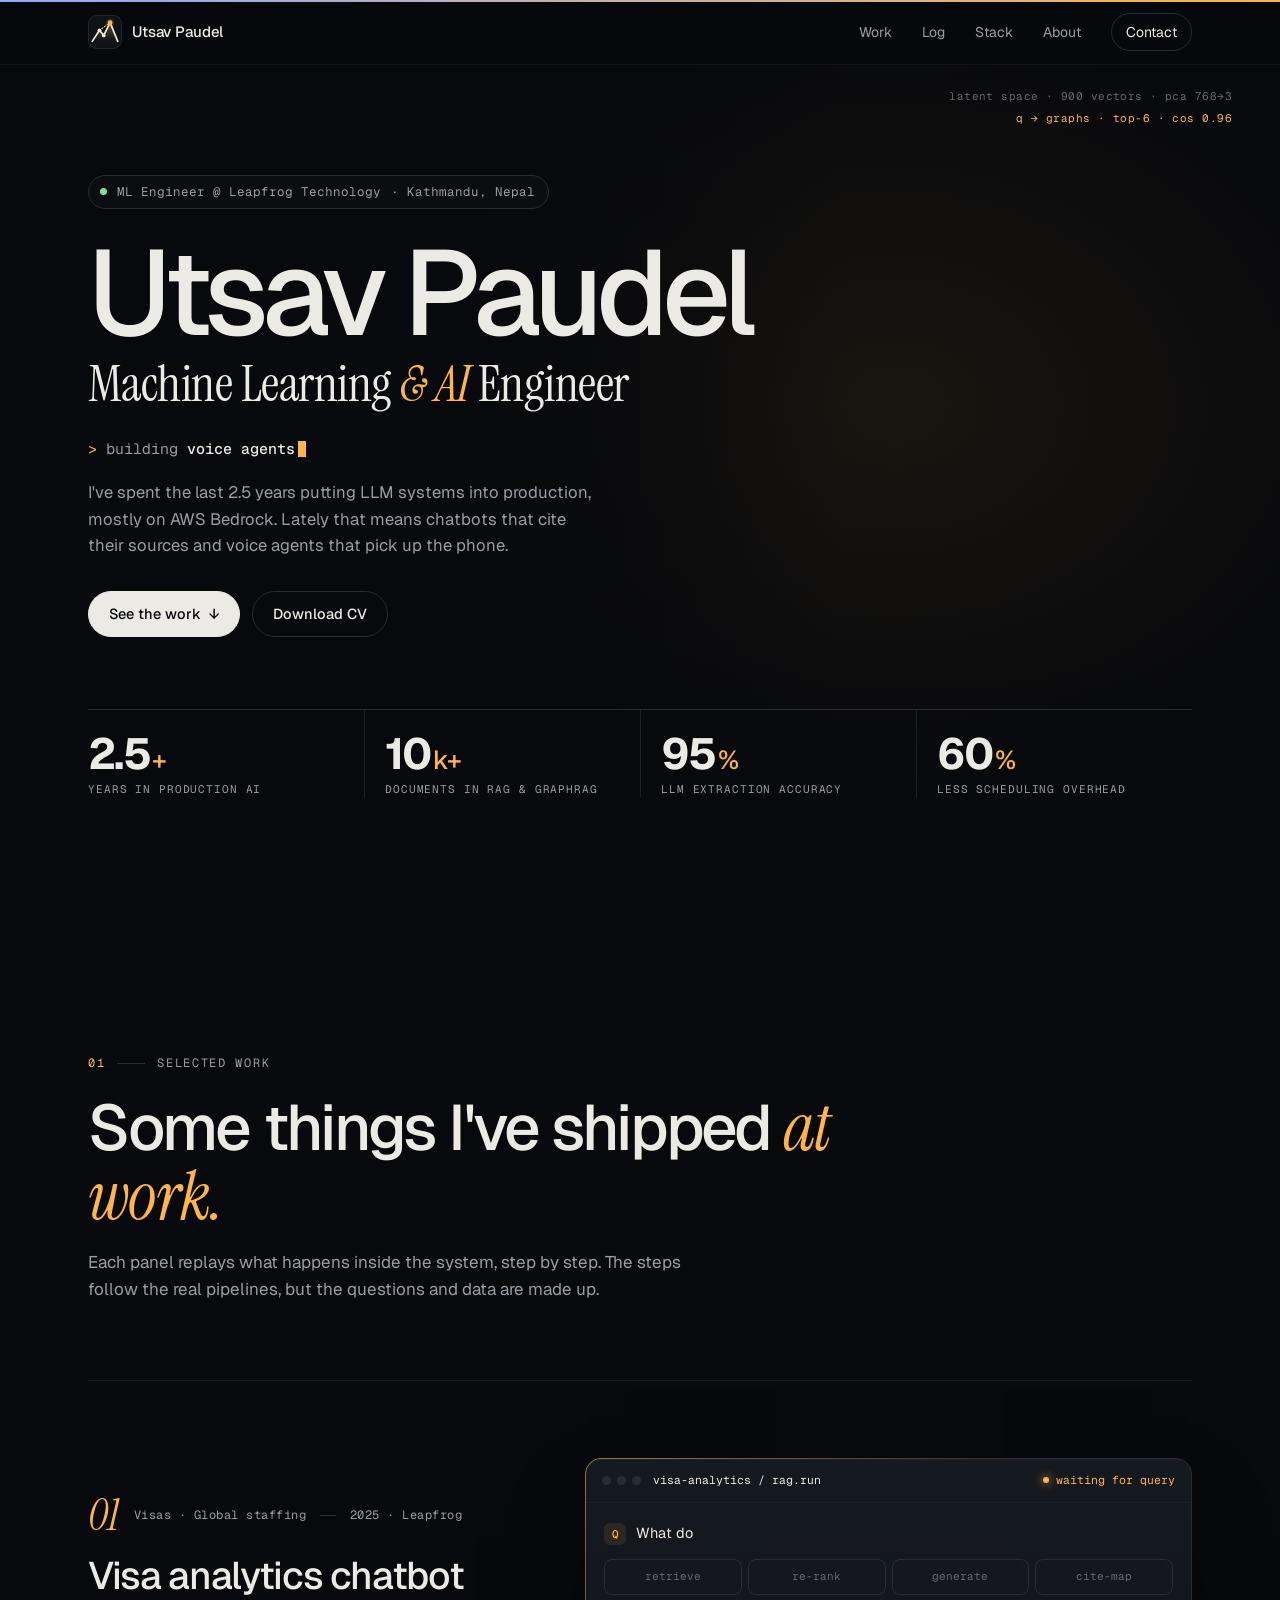
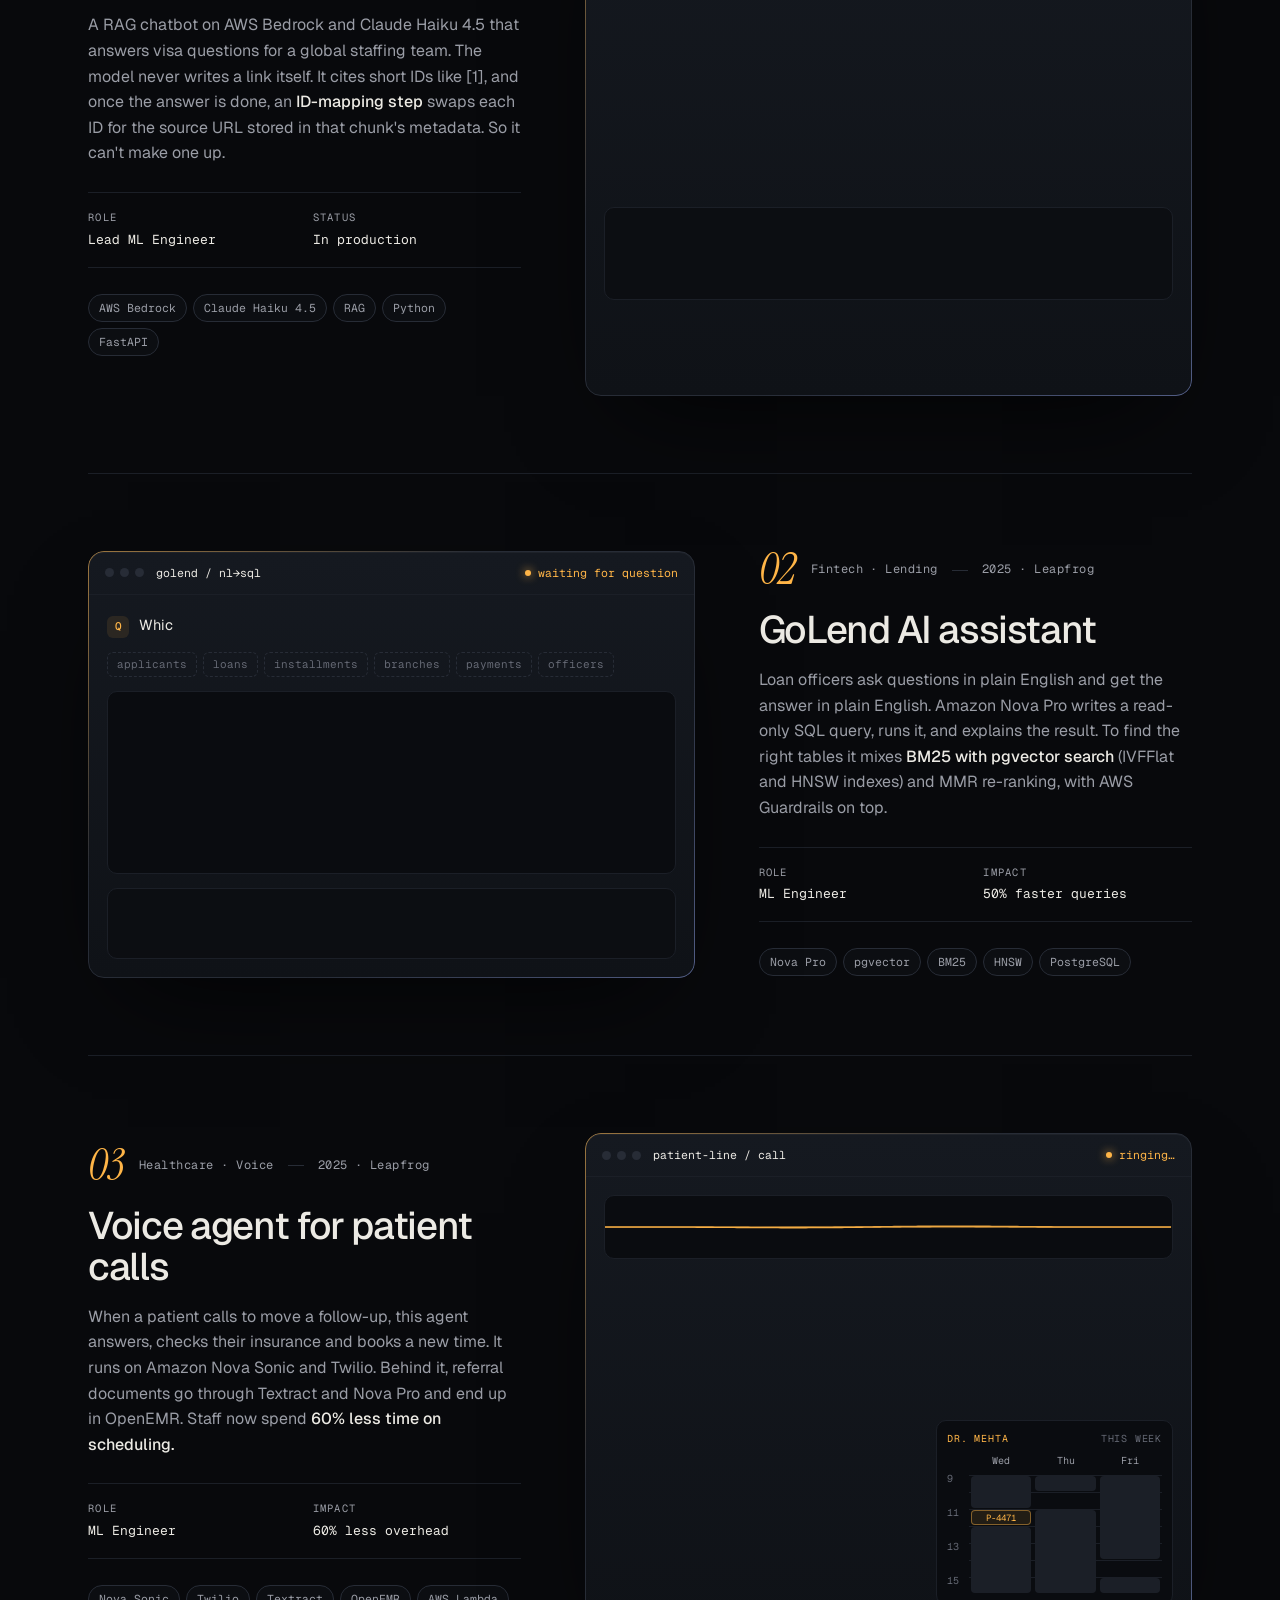
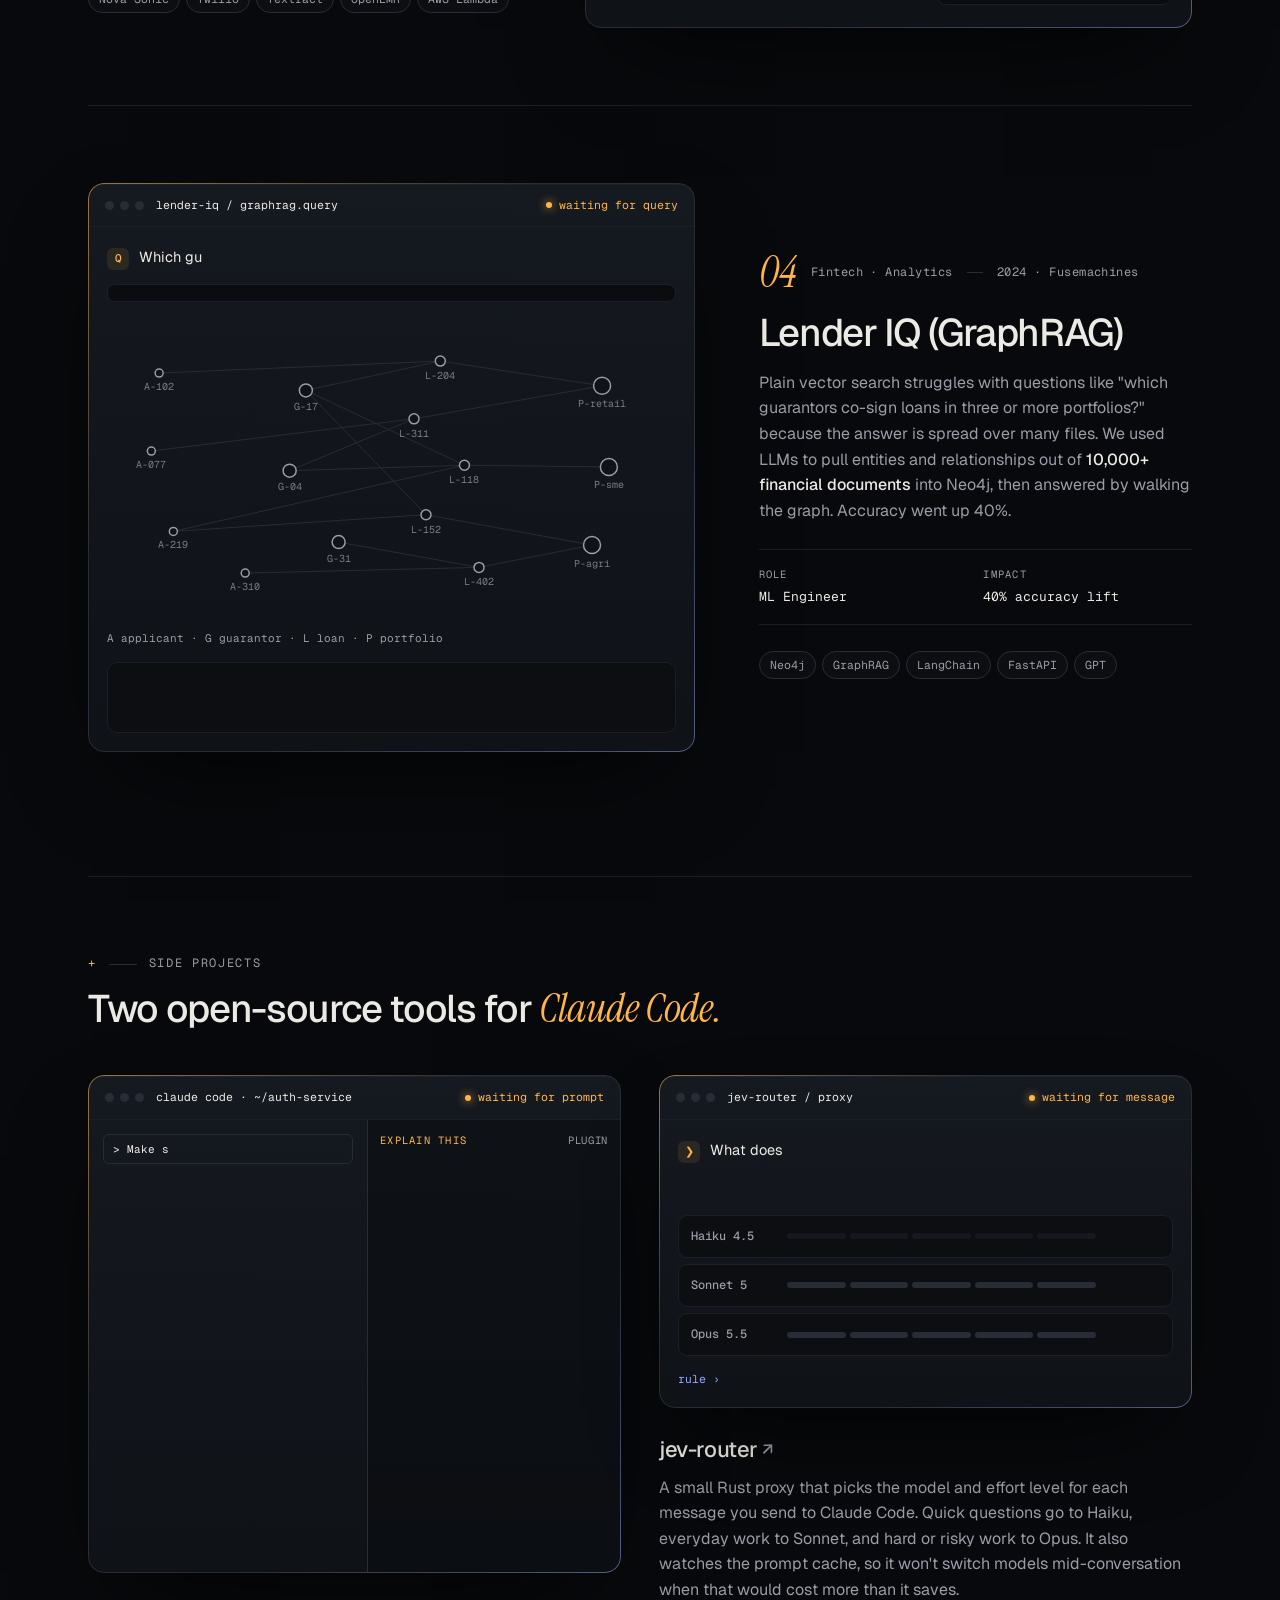
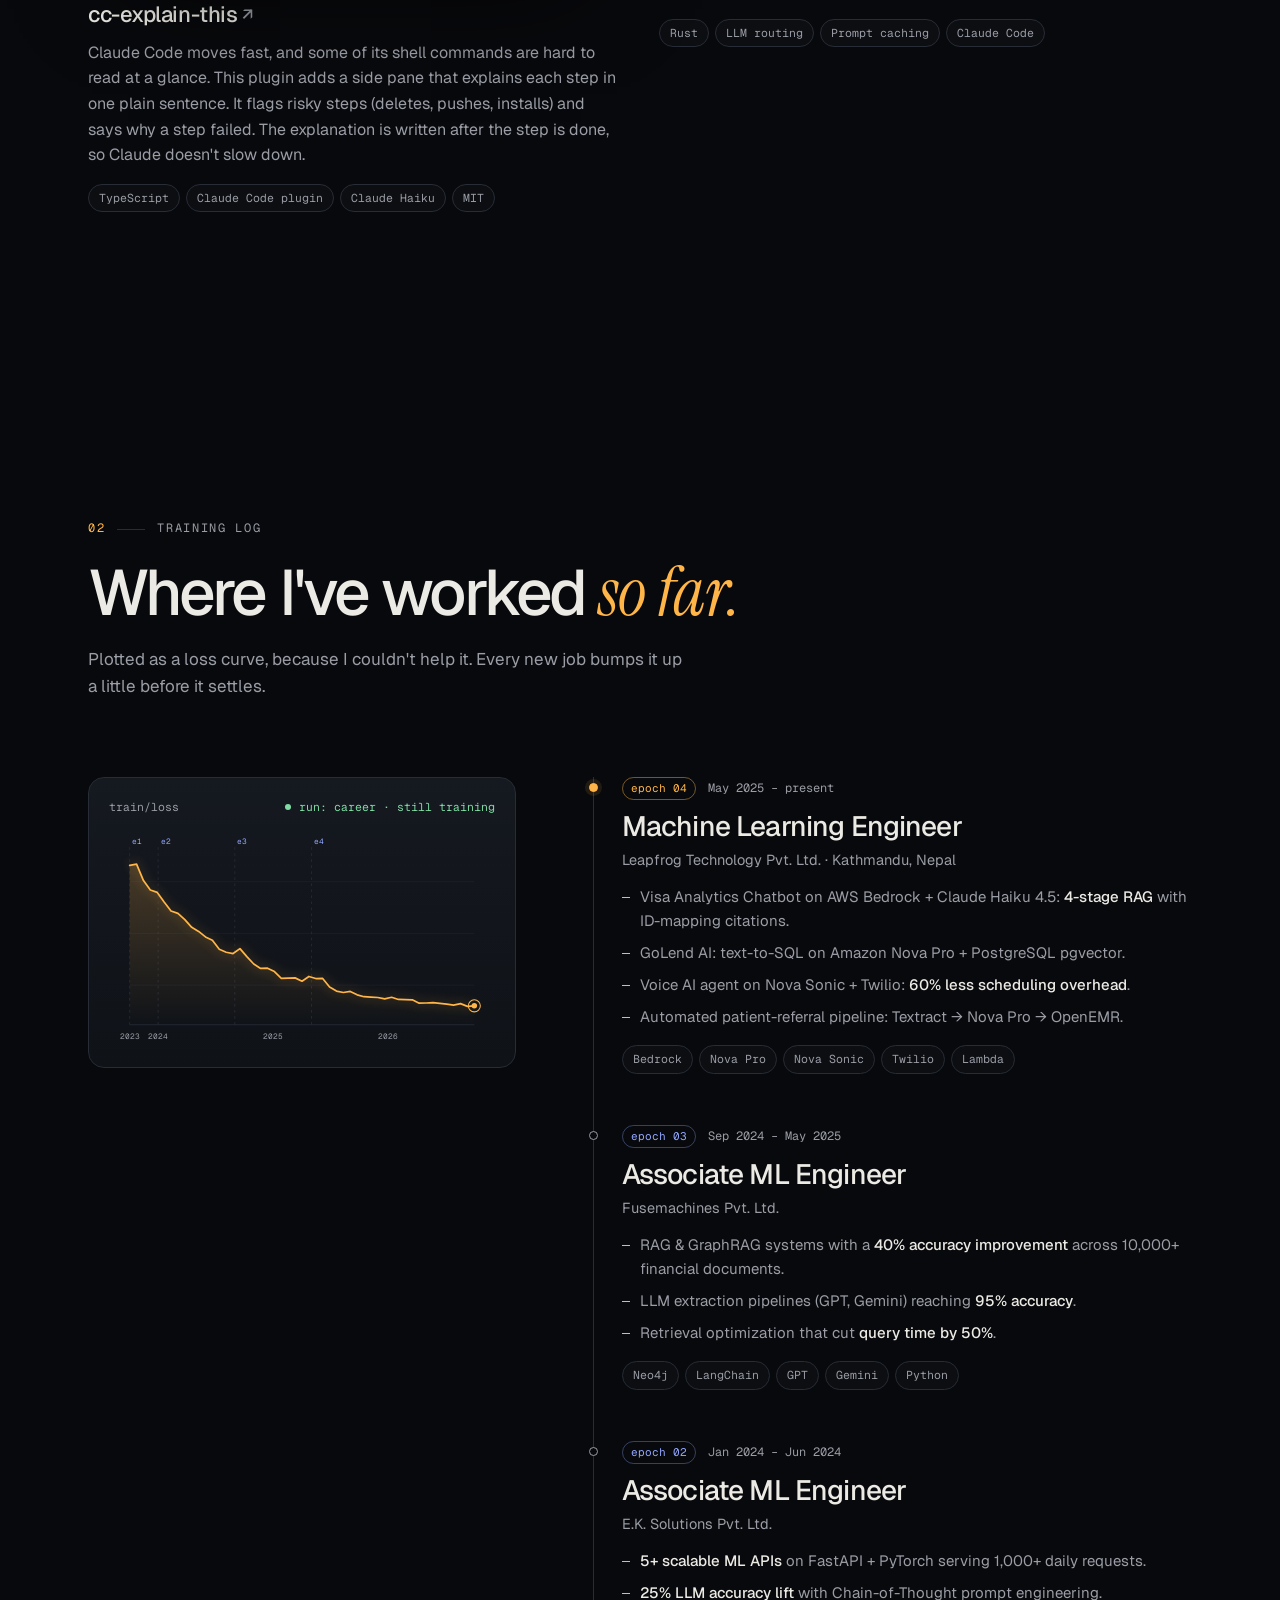
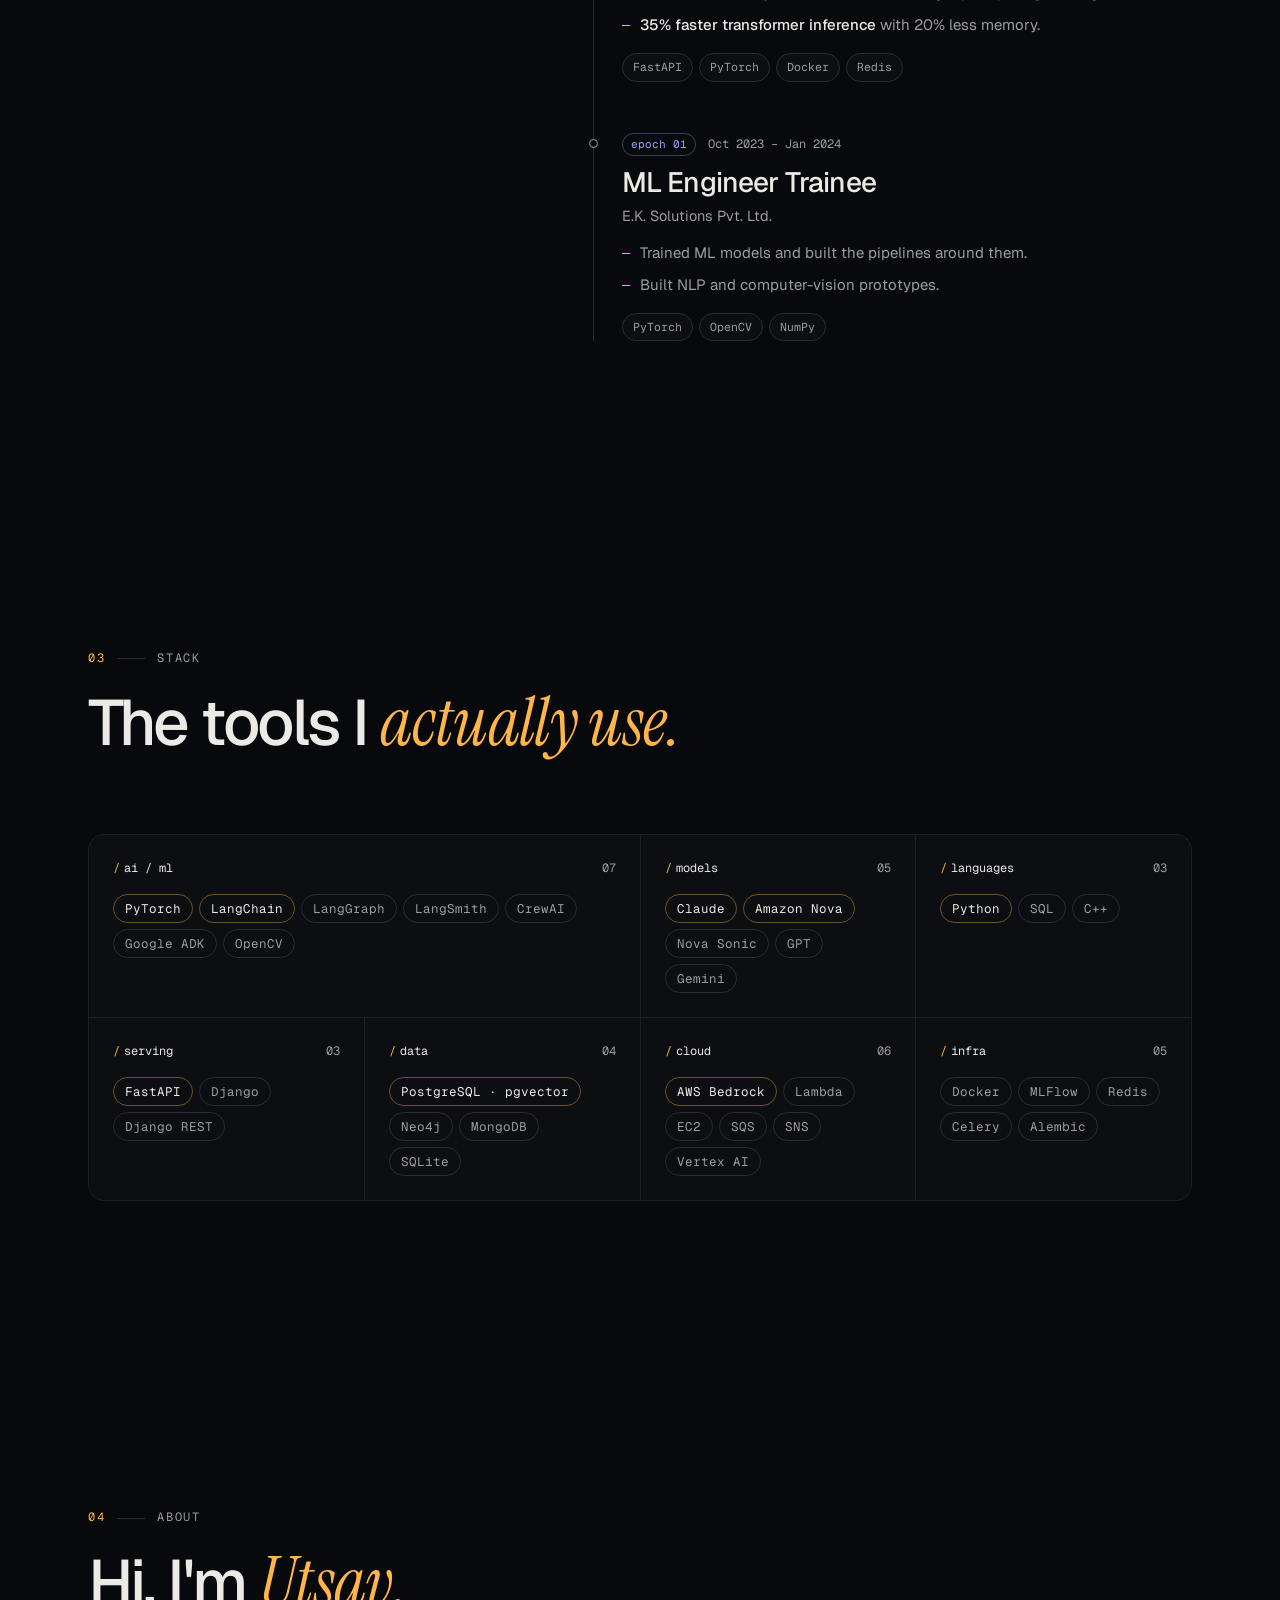
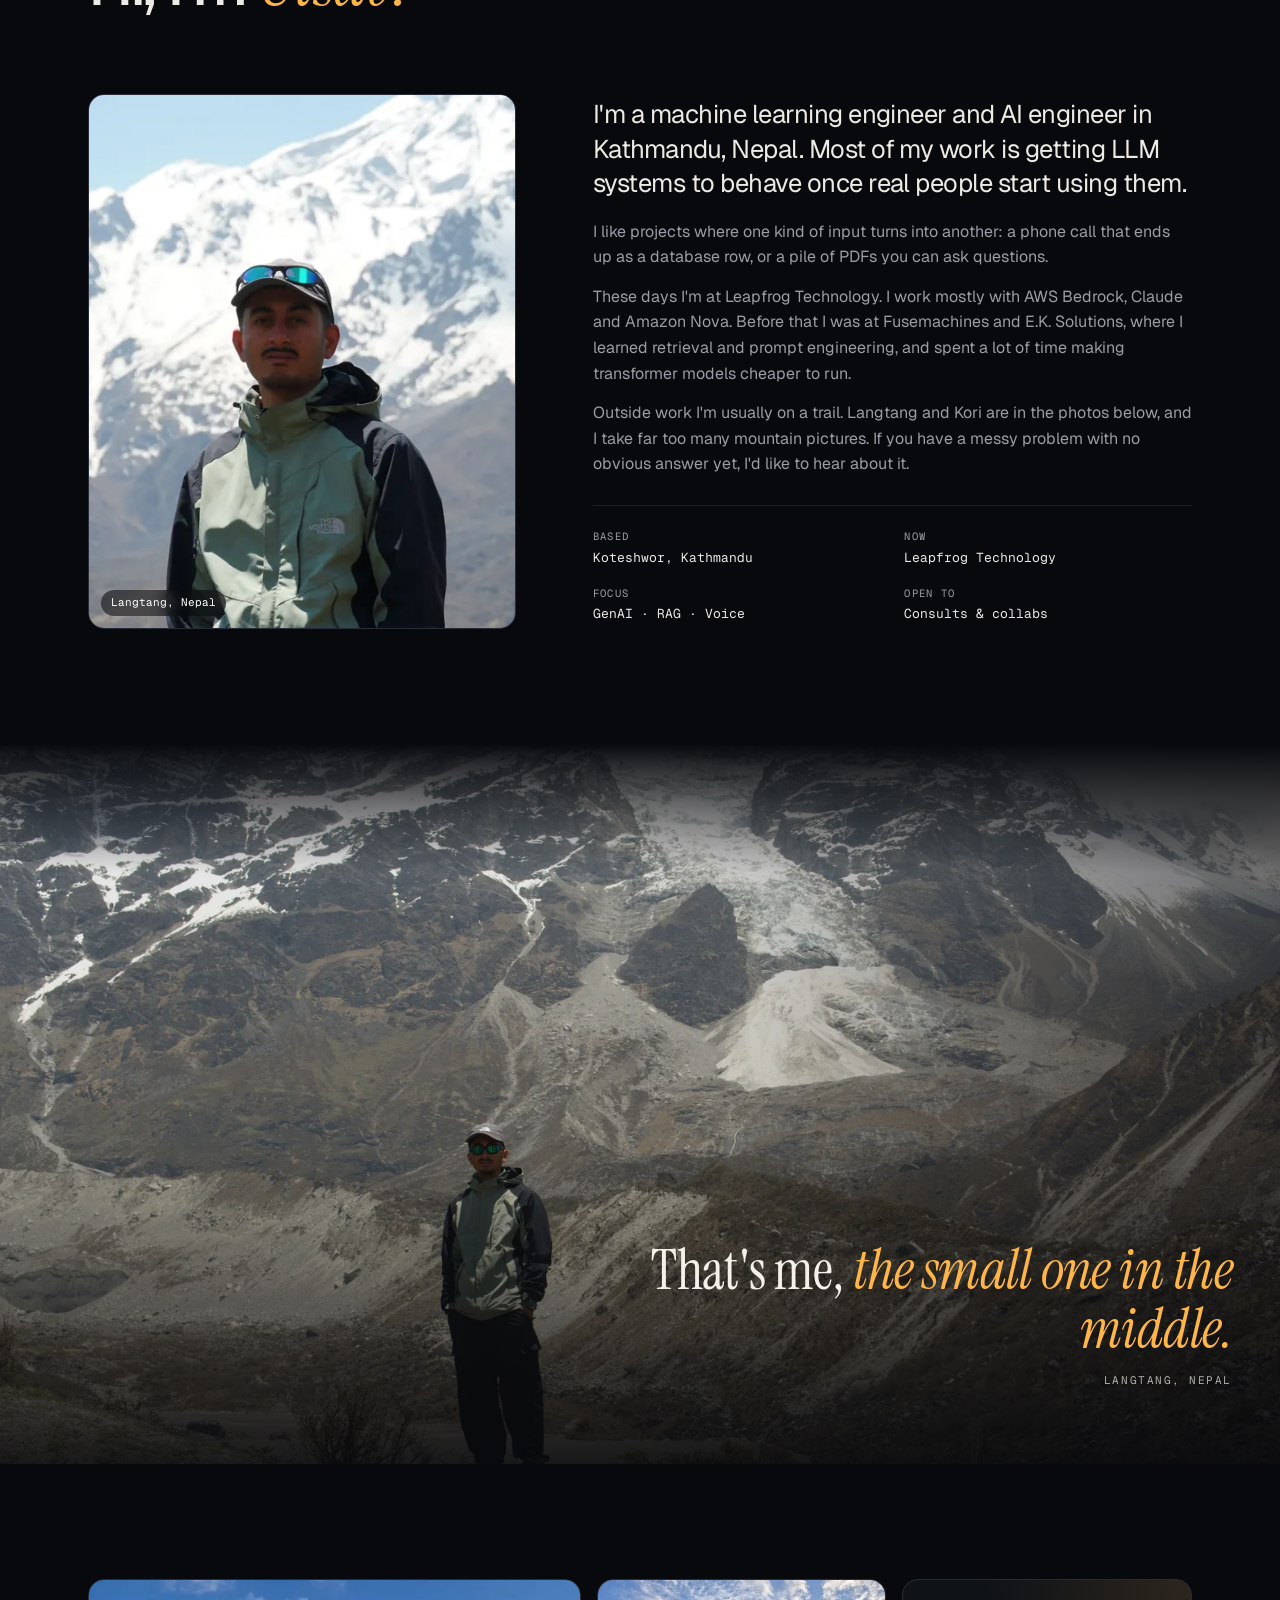
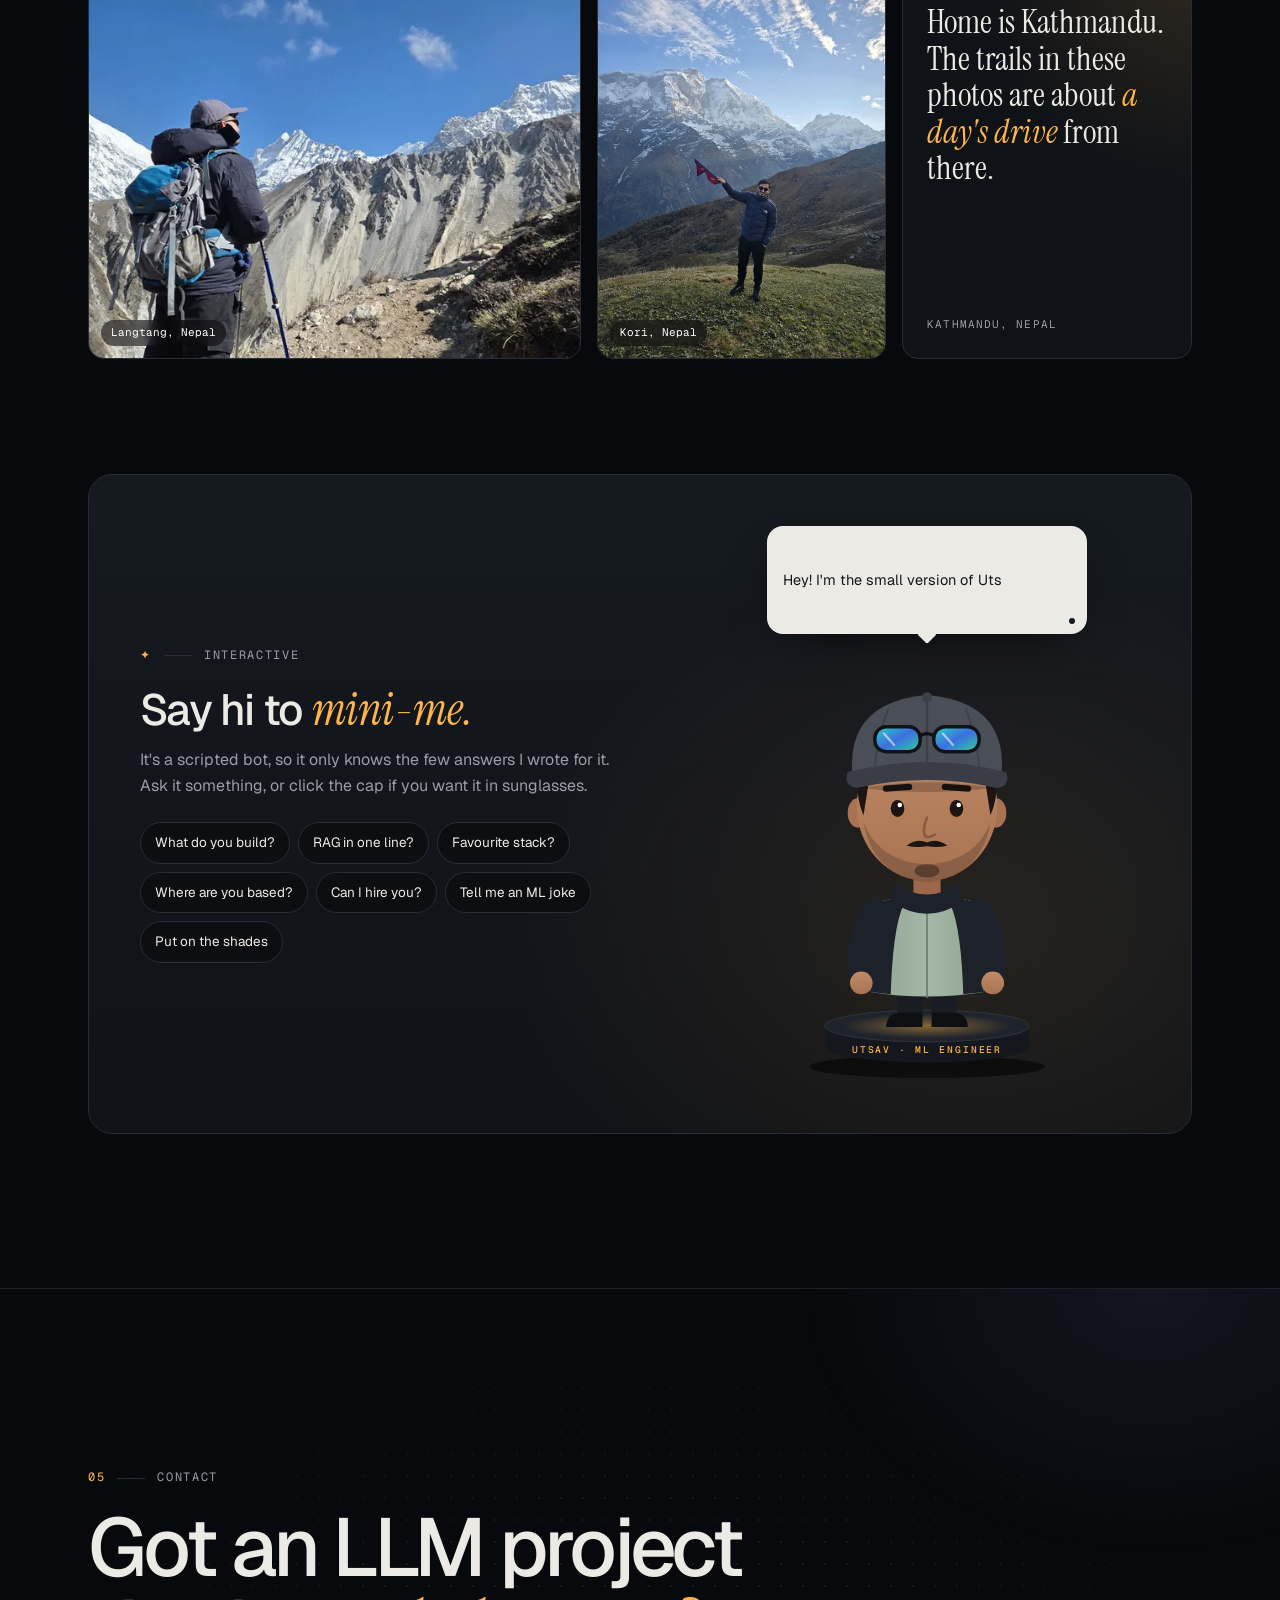
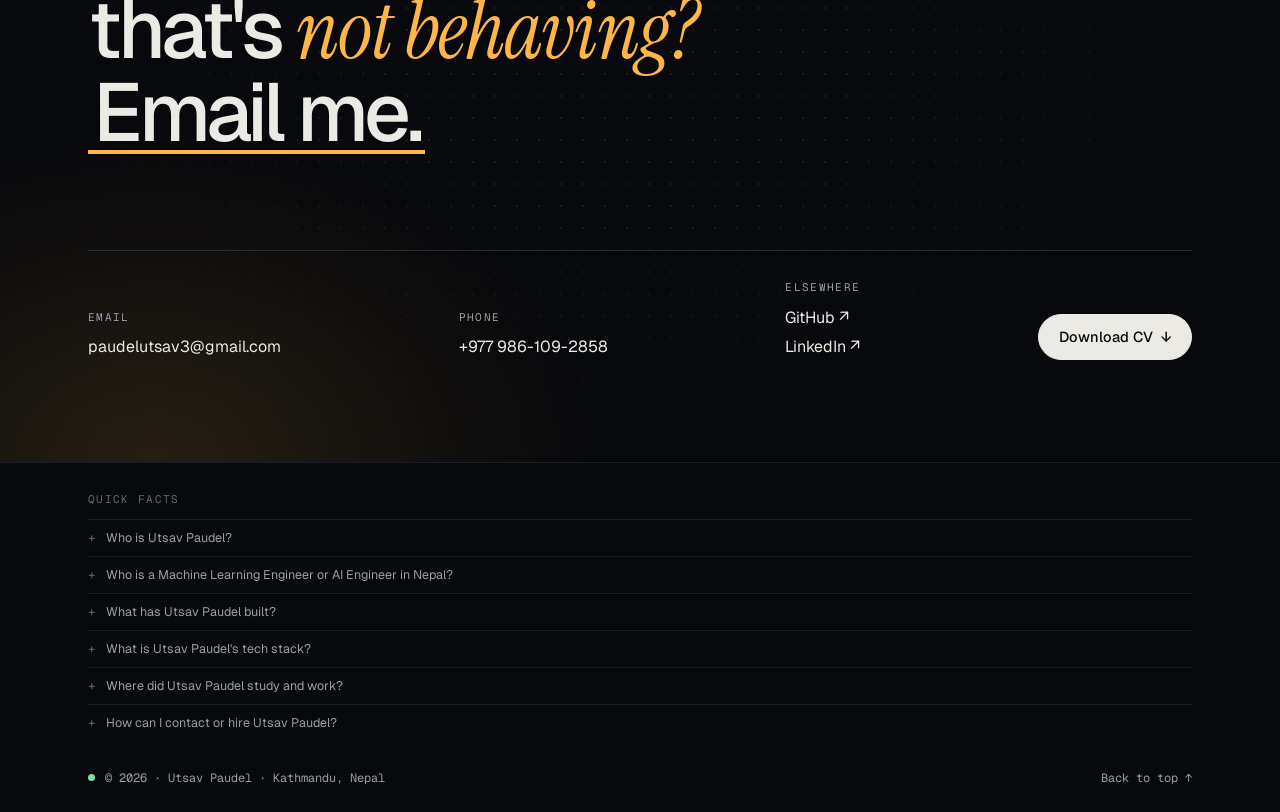
==== commit 3edc5154: "Revert "Redesign: Ask this page" - restore the Latent Space site on main The redesign stays on the b" ====
--- a/index.html
+++ b/index.html
@@ -1,7 +1,14 @@
 <!DOCTYPE html>
 <html lang="en">
 <head>
-<!-- Portfolio of Utsav Paudel - ML / AI Engineer - https://utsavpaudel.me -->
+<!--
+   _      _______ _______ _______ __   _ _______
+   |      |_____|    |    |______ | \  |    |
+   |_____ |     |    |    |______ |  \_|    |      SPACE
+
+        Portfolio of Utsav Paudel - ML / AI Engineer
+        https://utsavpaudel.me
+-->
 <meta name="google-site-verification" content="ZEbJYnyFBVUU9wIYWU6xc_Uab5skkKEROT86mVtD4m0" />
 <meta charset="UTF-8">
 <meta name="viewport" content="width=device-width, initial-scale=1.0">
@@ -38,7 +45,7 @@
 <meta name="geo.placename" content="Kathmandu">
 <meta name="geo.position" content="27.7172;85.3240">
 <meta name="ICBM" content="27.7172, 85.3240">
-<meta name="theme-color" content="#ffffff">
+<meta name="theme-color" content="#08090c">
 
 <!-- JSON-LD Structured Data (FAQ text must match the visible #faq section) -->
 <script type="application/ld+json">
@@ -165,7 +172,7 @@
         "@id": "https://utsavpaudel.me/#person"
       },
       "dateCreated": "2025-01-01T00:00:00+05:45",
-      "dateModified": "2026-10-15T00:00:00+05:45"
+      "dateModified": "2026-10-10T00:00:00+05:45"
     },
     {
       "@type": "FAQPage",
@@ -232,397 +239,642 @@
 <!-- Fonts -->
 <link rel="preconnect" href="https://fonts.googleapis.com">
 <link rel="preconnect" href="https://fonts.gstatic.com" crossorigin>
-<link href="https://fonts.googleapis.com/css2?family=Jost:ital,wght@0,400;0,500;0,700;1,400&display=swap" rel="stylesheet">
-
-<link rel="stylesheet" href="./style.css?v=2026-10-15">
+<link rel="preload" as="style" href="https://fonts.googleapis.com/css2?family=Geist:wght@300..600&family=Geist+Mono:wght@400;500&family=Instrument+Serif:ital@0;1&display=swap">
+<link href="https://fonts.googleapis.com/css2?family=Geist:wght@300..600&family=Geist+Mono:wght@400;500&family=Instrument+Serif:ital@0;1&display=swap" rel="stylesheet" media="print" onload="this.media='all'">
+<noscript><link href="https://fonts.googleapis.com/css2?family=Geist:wght@300..600&family=Geist+Mono:wght@400;500&family=Instrument+Serif:ital@0;1&display=swap" rel="stylesheet"></noscript>
+
+<link rel="stylesheet" href="./style.css?v=2026-10-10c">
 <script>document.documentElement.classList.add('js');</script>
-<script src="./main.js?v=2026-10-15" defer></script>
+<script src="./main.js?v=2026-10-10c" defer></script>
 </head>
 <body>
 
-<a class="skip" href="#work">Skip to the work</a>
-
-<header class="top">
-  <a class="mark" href="#top" aria-label="Utsav Paudel, back to top">Utsav Paudel</a>
-  <nav class="top-nav" aria-label="Primary">
-    <a href="#work">Work</a>
-    <a href="#career">Career</a>
-    <a href="#about">About</a>
-    <a href="#contact">Contact</a>
-  </nav>
+<a class="skip" href="#work">Skip to selected work</a>
+<div class="progress" aria-hidden="true"></div>
+
+<!-- ======================= NAV ======================= -->
+<header class="nav">
+  <div class="nav-row">
+    <a class="brand" href="#top" aria-label="Utsav Paudel, back to top">
+      <svg class="logo" viewBox="0 0 40 40" aria-hidden="true">
+        <defs><linearGradient id="logoFill" x1="0" y1="0" x2="0" y2="1"><stop offset="0" stop-color="#ffb547" stop-opacity=".35"/><stop offset="1" stop-color="#ffb547" stop-opacity="0"/></linearGradient></defs>
+        <rect class="logo-box" x=".5" y=".5" width="39" height="39" rx="10"/>
+        <path d="M5 31 L13.5 18 L18.5 24 L26 9 L35 31 Z" fill="url(#logoFill)"/>
+        <path class="logo-skip" d="M13.5 18 L26 9"/>
+        <path class="logo-ridge" d="M5 31 L13.5 18 L18.5 24 L26 9 L35 31"/>
+        <path class="logo-pass" pathLength="1" d="M5 31 L13.5 18 L18.5 24 L26 9"/>
+        <circle class="logo-node" cx="13.5" cy="18" r="2.2"/><circle class="logo-node" cx="18.5" cy="24" r="2.2"/>
+        <circle class="logo-halo" cx="26" cy="9" r="4.6"/><circle class="logo-top" cx="26" cy="9" r="2.8"/>
+      </svg>
+      <span class="brand-name">Utsav Paudel</span>
+    </a>
+    <nav class="nav-links" aria-label="Primary">
+      <a href="#work">Work</a>
+      <a href="#career">Log</a>
+      <a href="#toolkit">Stack</a>
+      <a href="#about">About</a>
+      <a class="nav-cta" href="#contact">Contact</a>
+    </nav>
+  </div>
 </header>
 
 <main id="top">
 
-<!-- ======================= HERO: the page answers questions about itself ======================= -->
-<section class="hero" aria-labelledby="hero-h">
-  <div class="hero-copy">
-    <h1 id="hero-h" class="mask">
-      <span class="line"><span data-line style="--i:0">Utsav Paudel</span></span>
-      <span class="line"><span data-line style="--i:1">ML &amp; AI Engineer</span></span>
+<!-- ======================= HERO: latent space ======================= -->
+<section class="hero">
+  <canvas class="latent" id="latent" aria-hidden="true"></canvas>
+  <div class="hud mono" aria-hidden="true">
+    <span>latent space · 900 vectors · pca 768→3</span>
+    <span id="hud-q">q → retrieval · top-6 · cos 0.91</span>
+  </div>
+
+  <div class="wrap hero-inner">
+    <p class="eyebrow mono rise" style="--d:0"><span class="live-dot"></span>ML Engineer @ Leapfrog Technology<span class="where"> · Kathmandu, Nepal</span></p>
+    <h1 class="hero-h">
+      <span class="hero-name rise" style="--d:1">Utsav Paudel</span>
+      <span class="hero-role rise" style="--d:2">Machine Learning <em>&amp; AI</em> Engineer</span>
     </h1>
-    <p class="hero-sub" data-rise>Machine learning engineer and AI engineer in Kathmandu, Nepal. For 2.5 years I have shipped RAG chatbots, text-to-SQL assistants and voice agents, mostly on AWS Bedrock.</p>
-    <p class="hero-act" data-rise>
-      <a class="btn" href="#contact" data-email="paudelutsav3" data-domain="gmail.com">Email me</a>
-      <a class="link" href="./assets/Utsav_Paudel_Resume.pdf" download>Download CV</a>
+    <p class="typer mono rise" style="--d:3">
+      <span class="sr-only">Building RAG pipelines, voice agents, text-to-SQL engines and GraphRAG systems.</span>
+      <span aria-hidden="true"><span class="prompt">&gt;</span> building <b id="typed">RAG pipelines</b><i class="caret"></i></span>
     </p>
-  </div>
-
-  <div class="hero-tool">
-    <div class="rt" id="ask" data-ui>
-      <p class="rt-head"><span>Ask this page</span><span class="rt-read" data-read>BM25 · in your browser</span></p>
-      <form class="rt-form" role="search" data-form>
-        <label class="sr-only" for="q">Ask a question about Utsav's work</label>
-        <input id="q" name="q" type="search" autocomplete="off" spellcheck="false" placeholder="Ask about Utsav's work" value="voice agent">
-        <button type="submit">Search</button>
-      </form>
-      <p class="rt-try" data-try>
-        <button type="button">voice agent</button>
-        <button type="button">GraphRAG accuracy</button>
-        <button type="button">where is he based</button>
-        <button type="button">which models</button>
-      </p>
-      <ol class="rt-hits" data-hits>
-        <li><a href="#voice"><b>1</b><span>Voice agent for patient calls</span><i style="--w:1"></i><em>4.12</em></a></li>
-        <li><a href="#career"><b>2</b><span>Training log</span><i style="--w:.71"></i><em>2.93</em></a></li>
-        <li><a href="#faq"><b>3</b><span>Quick answers</span><i style="--w:.44"></i><em>1.81</em></a></li>
-      </ol>
-      <p class="rt-ans" data-ans aria-live="polite">When a patient calls to move a follow-up, this agent answers, checks their insurance and books a new time.<sup><a href="#voice">1</a></sup> Voice AI agent on Nova Sonic and Twilio: 60% less scheduling overhead.<sup><a href="#career">2</a></sup></p>
-      <p class="rt-note">Keyword search over the text of this page. No LLM, and nothing leaves your browser. Each answer line cites the paragraph it came from.</p>
+    <p class="hero-lede rise" style="--d:4">I've spent the last 2.5 years putting LLM systems into production, mostly on AWS Bedrock. Lately that means chatbots that cite their sources and voice agents that pick up the phone.</p>
+    <div class="hero-cta rise" style="--d:5">
+      <a class="btn btn-solid" href="#work">See the work <span aria-hidden="true">↓</span></a>
+      <a class="btn" href="./assets/Utsav_Paudel_Resume.pdf" download>Download CV</a>
     </div>
   </div>
+
+  <div class="wrap">
+    <dl class="stats rise" style="--d:6">
+      <div><dt>Years in production AI</dt><dd><b data-to="2.5" data-dec="1">2.5</b><span>+</span></dd></div>
+      <div><dt>Documents in RAG &amp; GraphRAG</dt><dd><b data-to="10">10</b><span>k+</span></dd></div>
+      <div><dt>LLM extraction accuracy</dt><dd><b data-to="95">95</b><span>%</span></dd></div>
+      <div><dt>Less scheduling overhead</dt><dd><b data-to="60">60</b><span>%</span></dd></div>
+    </dl>
+  </div>
 </section>
 
-<!-- ======================= WORK: the ledger ======================= -->
-<section class="sec" id="work" aria-labelledby="work-h" data-src="Work">
-  <div class="col" data-reveal>
-    <h2 id="work-h">Shipped systems</h2>
-    <p class="intro">Four systems in production at work, and two open-source tools. Each panel below replays its pipeline step by step. The steps are real. The questions and data are made up.</p>
-    <ul class="ledger" data-rows>
-      <li><a href="#citations"><span class="l-name">Visa analytics chatbot</span><span class="l-kind">RAG with mapped citations</span><span class="l-year">2025</span></a></li>
-      <li><a href="#golend"><span class="l-name">GoLend AI assistant</span><span class="l-kind">Text-to-SQL</span><span class="l-year">2025</span></a></li>
-      <li><a href="#voice"><span class="l-name">Voice agent for patient calls</span><span class="l-kind">Voice AI</span><span class="l-year">2025</span></a></li>
-      <li><a href="#lender"><span class="l-name">Lender IQ</span><span class="l-kind">GraphRAG</span><span class="l-year">2024</span></a></li>
-      <li><a href="#explain"><span class="l-name">cc-explain-this</span><span class="l-kind">Claude Code plugin</span><span class="l-year">Open source</span></a></li>
-      <li><a href="#router"><span class="l-name">jev-router</span><span class="l-kind">Model routing proxy</span><span class="l-year">Open source</span></a></li>
-    </ul>
-  </div>
-</section>
-
-<!-- ======================= CITATIONS: one answer, three states ======================= -->
-<section class="sec cite" id="citations" aria-labelledby="cite-h" data-src="Visa analytics chatbot">
-  <div class="col" data-reveal>
-    <h2 id="cite-h">Visa analytics chatbot</h2>
-    <p>A RAG chatbot on AWS Bedrock and Claude Haiku 4.5 that answers visa questions for a global staffing team. The model never writes a link itself. It cites short IDs like [1]. When the answer is done, an ID-mapping step swaps each ID for the source URL stored in that chunk's metadata. So it cannot make a link up.</p>
-    <p class="facts">Lead ML Engineer · In production · AWS Bedrock, Claude Haiku 4.5, RAG, Python, FastAPI</p>
-  </div>
-
-  <div class="states">
-    <div class="state" data-reveal>
-      <p class="state-w">Generated</p>
-      <div class="msg" data-ui>
-        <p class="msg-q">What does an H-1B visa require?</p>
-        <p class="msg-a">An H-1B needs a job offer in a specialty occupation <span class="cid">[1]</span> and a certified Labor Condition Application from the employer <span class="cid">[2]</span>. Most new petitions also go through the annual cap lottery <span class="cid">[3]</span>.</p>
-        <p class="msg-meta">claude haiku 4.5 · 3 chunks in context · IDs only, no URLs</p>
-      </div>
-    </div>
-
-    <div class="state" data-reveal>
-      <p class="state-w">Inspected</p>
-      <div class="msg is-live" data-ui data-cite>
-        <p class="msg-q">What does an H-1B visa require?</p>
-        <p class="msg-a" data-cite-a>An H-1B needs a job offer in a specialty occupation <button type="button" class="cid" data-n="1">[1]</button> and a certified Labor Condition Application from the employer <button type="button" class="cid on" data-n="2">[2]</button>. Most new petitions also go through the annual cap lottery <button type="button" class="cid" data-n="3">[3]</button>.</p>
-        <code class="msg-pop" data-cite-pop>[2] chunk dol_lca_guide §1 · score 0.88 · source_url dol.gov/…/lca</code>
-        <ol class="msg-refs" data-cite-refs></ol>
-        <p class="msg-foot"><span data-cite-hint>Point at an ID to read its chunk metadata.</span><button type="button" class="msg-btn" data-cite-map>Map citations</button></p>
-      </div>
-    </div>
-
-    <div class="state" data-reveal>
-      <p class="state-w">Mapped</p>
-      <div class="msg" data-ui>
-        <p class="msg-q">What does an H-1B visa require?</p>
-        <p class="msg-a">An H-1B needs a job offer in a specialty occupation<sup>1</sup> and a certified Labor Condition Application from the employer<sup>2</sup>. Most new petitions also go through the annual cap lottery<sup>3</sup>.</p>
-        <ol class="msg-refs">
-          <li><b>1</b>uscis.gov/…/h-1b-specialty-occupations</li>
-          <li><b>2</b>dol.gov/…/lca</li>
-          <li><b>3</b>uscis.gov/…/h-1b-cap-season</li>
-        </ol>
-      </div>
-    </div>
-  </div>
-</section>
-
-<!-- ======================= SYSTEMS: one paragraph, one replay each ======================= -->
-<section class="sec systems" aria-labelledby="systems-h" data-src="Work">
-  <h2 id="systems-h" class="sr-only">More systems</h2>
-
-  <article class="proj col" id="golend" data-reveal>
-    <h3>GoLend AI assistant</h3>
-    <p>Loan officers ask questions in plain English and get the answer in plain English. Amazon Nova Pro writes a read-only SQL query, runs it, and explains the result. To find the right tables it mixes BM25 with pgvector search (IVFFlat and HNSW indexes) and MMR re-ranking, with AWS Guardrails on top.</p>
-    <p class="facts">ML Engineer · 50% faster queries · Nova Pro, pgvector, BM25, HNSW, PostgreSQL</p>
-    <div class="viz" data-ui data-scene="sql" aria-hidden="true">
-      <p class="viz-bar"><span class="viz-title">golend / nl→sql</span><span class="viz-status" data-status>answered · 4 rows · 38 ms</span></p>
-      <div class="viz-body">
-        <p class="ask"><span class="tag">Q</span><span data-q>Which applicants missed their third installment?</span></p>
-        <ul class="schema" data-schema>
-          <li class="on">applicants</li><li class="on">loans</li><li class="on">installments</li><li>branches</li><li>payments</li><li>officers</li>
-        </ul>
-        <pre class="code" data-sql data-lock><span class="k">SELECT</span> a.id, l.amount, i.due_at
+<!-- ======================= WORK ======================= -->
+<section class="sec" id="work">
+  <div class="wrap">
+    <header class="sec-head">
+      <p class="kicker mono reveal"><span>01</span>Selected work</p>
+      <h2 class="reveal d1">Some things I've shipped <em>at work.</em></h2>
+      <p class="sec-sub reveal d2">Each panel replays what happens inside the system, step by step. The steps follow the real pipelines, but the questions and data are made up.</p>
+    </header>
+
+    <!-- 01 - RAG -->
+    <article class="project">
+      <div class="p-info reveal">
+        <p class="p-meta mono"><span class="p-num">01</span><span>Visas · Global staffing</span><span>2025 · Leapfrog</span></p>
+        <h3>Visa analytics chatbot</h3>
+        <p class="p-blurb">A RAG chatbot on AWS Bedrock and Claude Haiku 4.5 that answers visa questions for a global staffing team. The model never writes a link itself. It cites short IDs like [1], and once the answer is done, an <b>ID-mapping step</b> swaps each ID for the source URL stored in that chunk's metadata. So it can't make one up.</p>
+        <dl class="p-facts mono">
+          <div><dt>Role</dt><dd>Lead ML Engineer</dd></div>
+          <div><dt>Status</dt><dd>In production</dd></div>
+        </dl>
+        <ul class="chips mono"><li>AWS Bedrock</li><li>Claude Haiku 4.5</li><li>RAG</li><li>Python</li><li>FastAPI</li></ul>
+      </div>
+      <div class="viz reveal d1" data-scene="rag" aria-hidden="true">
+        <div class="viz-bar mono"><span class="viz-dots"><i></i><i></i><i></i></span><span class="viz-title">visa-analytics / rag.run</span><span class="viz-status" data-status>done · 3 sources linked</span></div>
+        <div class="viz-body">
+          <p class="ask"><span class="tag mono">Q</span><span data-q>What does an H-1B visa require?</span></p>
+          <ol class="stages mono" data-stages>
+            <li class="done">retrieve</li><li class="done">re-rank</li><li class="done">generate</li><li class="done">cite-map</li>
+          </ol>
+          <ul class="chunks mono" data-chunks>
+            <li class="cited"><span class="cid">1</span><span class="src">uscis_h1b_overview · §2</span><span class="bar"><i style="--w:.93"></i></span><span class="sc">0.93</span></li>
+            <li class="cited"><span class="cid">2</span><span class="src">dol_lca_guide · §1</span><span class="bar"><i style="--w:.88"></i></span><span class="sc">0.88</span></li>
+            <li class="cited"><span class="cid">3</span><span class="src">h1b_cap_season · §3</span><span class="bar"><i style="--w:.81"></i></span><span class="sc">0.81</span></li>
+            <li class="drop"><span class="cid"></span><span class="src">l1_visa_overview · §2</span><span class="bar"><i style="--w:.34"></i></span><span class="sc">0.34</span></li>
+            <li class="drop"><span class="cid"></span><span class="src">o1_visa_faq · §4</span><span class="bar"><i style="--w:.21"></i></span><span class="sc">0.21</span></li>
+          </ul>
+          <p class="answer" data-a data-lock>An H-1B needs a job offer in a specialty occupation<sup>1</sup> and a certified Labor Condition Application from the employer<sup>2</sup>. Most new petitions also go through the annual cap lottery<sup>3</sup>.</p>
+          <ol class="refs mono" data-refs data-lock>
+            <li><b>1</b><span>uscis.gov/…/h-1b-specialty-occupations</span></li>
+            <li><b>2</b><span>dol.gov/…/lca</span></li>
+            <li><b>3</b><span>uscis.gov/…/h-1b-cap-season</span></li>
+          </ol>
+        </div>
+      </div>
+    </article>
+
+    <!-- 02 - Text-to-SQL -->
+    <article class="project flip">
+      <div class="p-info reveal">
+        <p class="p-meta mono"><span class="p-num">02</span><span>Fintech · Lending</span><span>2025 · Leapfrog</span></p>
+        <h3>GoLend AI assistant</h3>
+        <p class="p-blurb">Loan officers ask questions in plain English and get the answer in plain English. Amazon Nova Pro writes a read-only SQL query, runs it, and explains the result. To find the right tables it mixes <b>BM25 with pgvector search</b> (IVFFlat and HNSW indexes) and MMR re-ranking, with AWS Guardrails on top.</p>
+        <dl class="p-facts mono">
+          <div><dt>Role</dt><dd>ML Engineer</dd></div>
+          <div><dt>Impact</dt><dd>50% faster queries</dd></div>
+        </dl>
+        <ul class="chips mono"><li>Nova Pro</li><li>pgvector</li><li>BM25</li><li>HNSW</li><li>PostgreSQL</li></ul>
+      </div>
+      <div class="viz reveal d1" data-scene="sql" aria-hidden="true">
+        <div class="viz-bar mono"><span class="viz-dots"><i></i><i></i><i></i></span><span class="viz-title">golend / nl→sql</span><span class="viz-status" data-status>answered · 4 rows · 38 ms</span></div>
+        <div class="viz-body">
+          <p class="ask"><span class="tag mono">Q</span><span data-q>Which applicants missed their third installment?</span></p>
+          <ul class="schema mono" data-schema>
+            <li class="on">applicants</li><li class="on">loans</li><li class="on">installments</li><li>branches</li><li>payments</li><li>officers</li>
+          </ul>
+          <pre class="code mono" data-sql data-lock><span class="k">SELECT</span> a.id, l.amount, i.due_at
 <span class="k">FROM</span> applicants a
 <span class="k">JOIN</span> loans l <span class="k">ON</span> l.applicant_id = a.id
 <span class="k">JOIN</span> installments i <span class="k">ON</span> i.loan_id = l.id
 <span class="k">WHERE</span> i.seq = <span class="s">3</span> <span class="k">AND</span> i.paid_at <span class="k">IS</span> <span class="k">NULL</span>
 <span class="k">ORDER</span> <span class="k">BY</span> i.due_at <span class="k">DESC</span>
 <span class="k">LIMIT</span> <span class="s">50</span>;</pre>
-        <p class="answer" data-a data-lock>Four applicants missed their third installment. The latest is APL-2291, with 420,000 due on 14 Aug 2025. The other three are APL-1873, APL-3310 and APL-0954.</p>
-      </div>
-    </div>
-  </article>
-
-  <article class="proj col" id="voice" data-reveal>
-    <h3>Voice agent for patient calls</h3>
-    <p>When a patient calls to move a follow-up, this agent answers, checks their insurance and books a new time. It runs on Amazon Nova Sonic and Twilio. Behind it, referral documents go through Textract and Nova Pro and end up in OpenEMR. Staff now spend 60% less time on scheduling.</p>
-    <p class="facts">ML Engineer · 60% less scheduling time · Nova Sonic, Twilio, Textract, OpenEMR, AWS Lambda</p>
-    <div class="viz" data-ui data-scene="voice" aria-hidden="true">
-      <p class="viz-bar"><span class="viz-title">patient-line / call</span><span class="viz-status" data-status>ended · 00:31 · booked</span></p>
-      <div class="viz-body">
-        <canvas class="wave" data-wave></canvas>
-        <ol class="lines" data-lines data-lock>
-          <li class="agent"><b>agent</b><span>Thanks for calling. How can I help today?</span></li>
-          <li class="caller"><b>caller</b><span>Hi, I need to move my follow-up. My daughter is sick.</span></li>
-          <li class="agent"><b>agent</b><span>Sorry to hear that. Dr. Mehta has Thursday at 10 or Friday at 2. Which works?</span></li>
-          <li class="caller"><b>caller</b><span>Friday at 2, please.</span></li>
-          <li class="agent"><b>agent</b><span>Booked. I'll text the confirmation to the number on file.</span></li>
-        </ol>
-        <div class="agent-run">
-          <div class="tools" data-tools data-lock>
-            <div class="cc-step ok"><samp class="cc-call"><i>⏺</i>verify_patient(caller_id)</samp><samp class="cc-out">⎿ P-4471 · insurance active</samp></div>
-            <div class="cc-step ok"><samp class="cc-call"><i>⏺</i>find_slots(dr_mehta, 3d)</samp><samp class="cc-out">⎿ Thu 10:00 · Fri 14:00</samp></div>
-            <div class="cc-step ok"><samp class="cc-call"><i>⏺</i>book(openemr, Fri 14:00)</samp><samp class="cc-out">⎿ appt A-2093 confirmed</samp></div>
-            <div class="cc-step ok"><samp class="cc-call"><i>⏺</i>calendar.add(dr_mehta)</samp><samp class="cc-out">⎿ added Fri 14:00 · freed Wed 11:00</samp></div>
-            <div class="cc-step ok"><samp class="cc-call"><i>⏺</i>send_sms(•••0193)</samp><samp class="cc-out">⎿ confirmation delivered</samp></div>
-          </div>
-          <div class="cal" data-cal>
-            <p class="cal-h"><span>Dr. Mehta</span><span>this week</span></p>
-            <p class="cal-days"><span>Wed</span><span>Thu</span><span>Fri</span></p>
-            <div class="cal-grid">
-              <b style="--h:9">9</b><b style="--h:11">11</b><b style="--h:13">13</b><b style="--h:15">15</b>
-              <i class="ev busy" style="--d:0;--h:9;--n:2"></i><i class="ev old gone" data-ev="old" style="--d:0;--h:11">P-4471</i><i class="ev busy" style="--d:0;--h:12;--n:4"></i>
-              <i class="ev busy" style="--d:1;--h:9"></i><i class="ev free" data-ev="free" style="--d:1;--h:10">free</i><i class="ev busy" style="--d:1;--h:11;--n:5"></i>
-              <i class="ev busy" style="--d:2;--h:9;--n:5"></i><i class="ev free" data-ev="free" style="--d:2;--h:14">free</i><i class="ev new on" data-ev="new" style="--d:2;--h:14">P-4471</i><i class="ev busy" style="--d:2;--h:15"></i>
+          <p class="answer" data-a data-lock>Four applicants missed their third installment. The latest is APL-2291, with 420,000 due on 14 Aug 2025. The other three are APL-1873, APL-3310 and APL-0954.</p>
+        </div>
+      </div>
+    </article>
+
+    <!-- 03 - Voice -->
+    <article class="project">
+      <div class="p-info reveal">
+        <p class="p-meta mono"><span class="p-num">03</span><span>Healthcare · Voice</span><span>2025 · Leapfrog</span></p>
+        <h3>Voice agent for patient calls</h3>
+        <p class="p-blurb">When a patient calls to move a follow-up, this agent answers, checks their insurance and books a new time. It runs on Amazon Nova Sonic and Twilio. Behind it, referral documents go through Textract and Nova Pro and end up in OpenEMR. Staff now spend <b>60% less time on scheduling.</b></p>
+        <dl class="p-facts mono">
+          <div><dt>Role</dt><dd>ML Engineer</dd></div>
+          <div><dt>Impact</dt><dd>60% less overhead</dd></div>
+        </dl>
+        <ul class="chips mono"><li>Nova Sonic</li><li>Twilio</li><li>Textract</li><li>OpenEMR</li><li>AWS Lambda</li></ul>
+      </div>
+      <div class="viz reveal d1" data-scene="voice" aria-hidden="true">
+        <div class="viz-bar mono"><span class="viz-dots"><i></i><i></i><i></i></span><span class="viz-title">patient-line / call</span><span class="viz-status" data-status>ended · 00:31 · booked</span></div>
+        <div class="viz-body">
+          <canvas class="wave" data-wave></canvas>
+          <ol class="lines" data-lines data-lock>
+            <li class="agent"><b class="mono">agent</b><span>Thanks for calling. How can I help today?</span></li>
+            <li class="caller"><b class="mono">caller</b><span>Hi, I need to move my follow-up. My daughter is sick.</span></li>
+            <li class="agent"><b class="mono">agent</b><span>Sorry to hear that. Dr. Mehta has Thursday at 10 or Friday at 2. Which works?</span></li>
+            <li class="caller"><b class="mono">caller</b><span>Friday at 2, please.</span></li>
+            <li class="agent"><b class="mono">agent</b><span>Booked. I'll text the confirmation to the number on file.</span></li>
+          </ol>
+          <div class="agent-run">
+            <div class="tools mono" data-tools data-lock>
+              <div class="cc-step ok"><p class="cc-call"><i>⏺</i>verify_patient(caller_id)</p><p class="cc-out">⎿ P-4471 · insurance active</p></div>
+              <div class="cc-step ok"><p class="cc-call"><i>⏺</i>find_slots(dr_mehta, 3d)</p><p class="cc-out">⎿ Thu 10:00 · Fri 14:00</p></div>
+              <div class="cc-step ok"><p class="cc-call"><i>⏺</i>book(openemr, Fri 14:00)</p><p class="cc-out">⎿ appt A-2093 confirmed</p></div>
+              <div class="cc-step ok"><p class="cc-call"><i>⏺</i>calendar.add(dr_mehta)</p><p class="cc-out">⎿ added Fri 14:00 · freed Wed 11:00</p></div>
+              <div class="cc-step ok"><p class="cc-call"><i>⏺</i>send_sms(•••0193)</p><p class="cc-out">⎿ confirmation delivered</p></div>
+            </div>
+            <div class="cal mono" data-cal>
+              <p class="cal-h"><span>dr. mehta</span><span>this week</span></p>
+              <p class="cal-days"><span>Wed</span><span>Thu</span><span>Fri</span></p>
+              <div class="cal-grid">
+                <b style="--h:9">9</b><b style="--h:11">11</b><b style="--h:13">13</b><b style="--h:15">15</b>
+                <i class="ev busy" style="--d:0;--h:9;--n:2"></i><i class="ev old gone" data-ev="old" style="--d:0;--h:11">P-4471</i><i class="ev busy" style="--d:0;--h:12;--n:4"></i>
+                <i class="ev busy" style="--d:1;--h:9"></i><i class="ev free" data-ev="free" style="--d:1;--h:10">free</i><i class="ev busy" style="--d:1;--h:11;--n:5"></i>
+                <i class="ev busy" style="--d:2;--h:9;--n:5"></i><i class="ev free" data-ev="free" style="--d:2;--h:14">free</i><i class="ev new on" data-ev="new" style="--d:2;--h:14">P-4471</i><i class="ev busy" style="--d:2;--h:15"></i>
+              </div>
             </div>
           </div>
         </div>
       </div>
+    </article>
+
+    <!-- 04 - GraphRAG -->
+    <article class="project flip">
+      <div class="p-info reveal">
+        <p class="p-meta mono"><span class="p-num">04</span><span>Fintech · Analytics</span><span>2024 · Fusemachines</span></p>
+        <h3>Lender IQ (GraphRAG)</h3>
+        <p class="p-blurb">Plain vector search struggles with questions like "which guarantors co-sign loans in three or more portfolios?" because the answer is spread over many files. We used LLMs to pull entities and relationships out of <b>10,000+ financial documents</b> into Neo4j, then answered by walking the graph. Accuracy went up 40%.</p>
+        <dl class="p-facts mono">
+          <div><dt>Role</dt><dd>ML Engineer</dd></div>
+          <div><dt>Impact</dt><dd>40% accuracy lift</dd></div>
+        </dl>
+        <ul class="chips mono"><li>Neo4j</li><li>GraphRAG</li><li>LangChain</li><li>FastAPI</li><li>GPT</li></ul>
+      </div>
+      <div class="viz reveal d1" data-scene="graph" aria-hidden="true">
+        <div class="viz-bar mono"><span class="viz-dots"><i></i><i></i><i></i></span><span class="viz-title">lender-iq / graphrag.query</span><span class="viz-status" data-status>done · 1 match · 6 edges</span></div>
+        <div class="viz-body">
+          <p class="ask"><span class="tag mono">Q</span><span data-q>Which guarantors co-sign loans across 3+ portfolios?</span></p>
+          <p class="cypher mono" data-cypher>MATCH (g:Guarantor)-[:CO_SIGNS]→(:Loan)-[:IN]→(p:Portfolio) WITH g, count(DISTINCT p) AS n WHERE n ≥ 3</p>
+          <canvas class="graph" data-graph></canvas>
+          <div class="g-foot mono">
+            <span class="legend">A applicant · G guarantor · L loan · P portfolio</span>
+          </div>
+          <p class="answer" data-a data-lock>G-17 is the only guarantor who co-signs loans in three or more portfolios. Its loans L-204, L-118 and L-152 are in P-retail, P-sme and P-agri.</p>
+        </div>
+      </div>
+    </article>
+
+    <!-- Personal projects -->
+    <header class="side-head reveal">
+      <p class="kicker mono"><span>+</span>Side projects</p>
+      <h3>Two open-source tools for <em>Claude Code.</em></h3>
+    </header>
+
+    <div class="side-grid">
+      <article class="side reveal">
+        <div class="viz" data-scene="explain" aria-hidden="true">
+          <div class="viz-bar mono"><span class="viz-dots"><i></i><i></i><i></i></span><span class="viz-title">claude code · ~/auth-service</span><span class="viz-status" data-status>5 steps · 1 failed · 1 risky</span></div>
+          <div class="cc">
+            <div class="cc-term mono" data-term data-lock>
+              <p class="cc-prompt">&gt; Make sessions last 30 minutes.</p>
+              <div class="cc-step ok"><p class="cc-call"><i>⏺</i>Bash(grep -rl "SESSION_TTL" src)</p><p class="cc-out">⎿ src/auth/session.ts</p></div>
+              <div class="cc-step ok"><p class="cc-call"><i>⏺</i>Update(src/auth/session.ts)</p><p class="cc-out"><span class="del">- TTL = 15 * 60</span><span class="add">+ TTL = 30 * 60</span></p></div>
+              <div class="cc-step bad"><p class="cc-call"><i>⏺</i>Bash(npm test)</p><p class="cc-out">⎿ 2 failed, 41 passed</p></div>
+              <div class="cc-step ok"><p class="cc-call"><i>⏺</i>Update(test/session.test.ts)</p><p class="cc-out">⎿ updated 2 lines</p></div>
+              <div class="cc-step ok"><p class="cc-call"><i>⏺</i>Bash(git push origin main)</p><p class="cc-out">⎿ main → main</p></div>
+            </div>
+            <div class="cc-pane">
+              <p class="cc-pane-h mono"><span>explain this</span><span>plugin</span></p>
+              <ol class="steps" data-steps data-lock>
+                <li class="ok"><p class="mono"><i>✓</i><b>Bash</b></p><span>Searches the code for every file that sets the session timeout.</span></li>
+                <li class="ok"><p class="mono"><i>✓</i><b>Edit</b></p><span>Changes the session timeout from 15 to 30 minutes.</span></li>
+                <li class="bad"><p class="mono"><i>✗</i><b>Bash</b><em class="lbl-fail">failed</em></p><span>Two tests fail because the test clock still expects 15 minutes.</span></li>
+                <li class="ok"><p class="mono"><i>✓</i><b>Edit</b></p><span>Updates the two tests to expect the new 30-minute timeout.</span></li>
+                <li class="ok"><p class="mono"><i>✓</i><b>Bash</b><em class="lbl-risk">risky</em></p><span>Sends your commits to the shared main branch, where others will see them.</span></li>
+              </ol>
+            </div>
+          </div>
+        </div>
+        <div class="side-info">
+          <h4><a href="https://github.com/xafold/cc-explain-this" target="_blank" rel="noopener">cc-explain-this <span aria-hidden="true">↗</span></a></h4>
+          <p>Claude Code moves fast, and some of its shell commands are hard to read at a glance. This plugin adds a side pane that explains each step in one plain sentence. It flags risky steps (deletes, pushes, installs) and says why a step failed. The explanation is written after the step is done, so Claude doesn't slow down.</p>
+          <ul class="chips mono"><li>TypeScript</li><li>Claude Code plugin</li><li>Claude Haiku</li><li>MIT</li></ul>
+        </div>
+      </article>
+
+      <article class="side reveal d1">
+        <div class="viz" data-scene="router" aria-hidden="true">
+          <div class="viz-bar mono"><span class="viz-dots"><i></i><i></i><i></i></span><span class="viz-title">jev-router / proxy</span><span class="viz-status" data-status>→ Opus 5.5 · high · jev 0.4 s</span></div>
+          <div class="viz-body">
+            <p class="ask"><span class="tag mono">❯</span><span data-q>Rotate the prod DB password and migrate the schema.</span></p>
+            <ul class="signals mono" data-signals><li>type: implement</li><li>security ✓</li><li>irreversible ✓</li></ul>
+            <ol class="lanes mono" data-lanes>
+              <li><b>Haiku 4.5</b><span class="eff"><i></i><i></i><i></i><i></i><i></i></span><em></em></li>
+              <li><b>Sonnet 5</b><span class="eff"><i></i><i></i><i></i><i></i><i></i></span><em></em></li>
+              <li class="pick"><b>Opus 5.5</b><span class="eff"><i class="on"></i><i class="on"></i><i class="on"></i><i></i><i></i></span><em>high</em></li>
+            </ol>
+            <p class="rule mono" data-rule>security or irreversible work → at least Opus</p>
+          </div>
+        </div>
+        <div class="side-info">
+          <h4><a href="https://github.com/xafold/jev-router" target="_blank" rel="noopener">jev-router <span aria-hidden="true">↗</span></a></h4>
+          <p>A small Rust proxy that picks the model and effort level for each message you send to Claude Code. Quick questions go to Haiku, everyday work to Sonnet, and hard or risky work to Opus. It also watches the prompt cache, so it won't switch models mid-conversation when that would cost more than it saves.</p>
+          <ul class="chips mono"><li>Rust</li><li>LLM routing</li><li>Prompt caching</li><li>Claude Code</li></ul>
+        </div>
+      </article>
     </div>
-  </article>
-
-  <article class="proj col" id="lender" data-reveal>
-    <h3>Lender IQ (GraphRAG)</h3>
-    <p>Plain vector search struggles with questions like "which guarantors co-sign loans in three or more portfolios?" because the answer is spread over many files. We used LLMs to pull entities and relationships out of 10,000+ financial documents into Neo4j, then answered by walking the graph. Accuracy went up 40%.</p>
-    <p class="facts">ML Engineer at Fusemachines · 40% accuracy lift · Neo4j, GraphRAG, LangChain, FastAPI, GPT</p>
-    <div class="viz" data-ui data-scene="graph" aria-hidden="true">
-      <p class="viz-bar"><span class="viz-title">lender-iq / graphrag.query</span><span class="viz-status" data-status>done · 1 match · 6 edges</span></p>
-      <div class="viz-body">
-        <p class="ask"><span class="tag">Q</span><span data-q>Which guarantors co-sign loans across 3+ portfolios?</span></p>
-        <code class="cypher" data-cypher>MATCH (g:Guarantor)-[:CO_SIGNS]→(:Loan)-[:IN]→(p:Portfolio) WITH g, count(DISTINCT p) AS n WHERE n ≥ 3</code>
-        <canvas class="graph" data-graph></canvas>
-        <p class="g-foot">A applicant · G guarantor · L loan · P portfolio</p>
-        <p class="answer" data-a data-lock>G-17 is the only guarantor who co-signs loans in three or more portfolios. Its loans L-204, L-118 and L-152 are in P-retail, P-sme and P-agri.</p>
-      </div>
+  </div>
+</section>
+
+<!-- ======================= CAREER: training log ======================= -->
+<section class="sec" id="career">
+  <div class="wrap">
+    <header class="sec-head">
+      <p class="kicker mono reveal"><span>02</span>Training log</p>
+      <h2 class="reveal d1">Where I've worked <em>so far.</em></h2>
+      <p class="sec-sub reveal d2">Plotted as a loss curve, because I couldn't help it. Every new job bumps it up a little before it settles.</p>
+    </header>
+
+    <div class="log">
+      <figure class="curve reveal">
+        <figcaption class="mono"><span>train/loss</span><span class="run"><i></i>run: career · still training</span></figcaption>
+        <svg viewBox="-24 0 448 252" role="img" aria-label="A loss curve from October 2023 to today. It goes down over time, with small spikes when a new role starts.">
+          <defs><linearGradient id="lossGrad" x1="0" y1="0" x2="0" y2="1"><stop offset="0" stop-color="#ffb547" stop-opacity=".22"/><stop offset="1" stop-color="#ffb547" stop-opacity="0"/></linearGradient></defs>
+          <g class="grid">
+            <line x1="0" y1="60" x2="400" y2="60"/><line x1="0" y1="120" x2="400" y2="120"/><line x1="0" y1="180" x2="400" y2="180"/>
+            <line class="axis" x1="0" y1="226" x2="400" y2="226"/>
+          </g>
+          <g class="epochs-m">
+            <line x1="0" y1="20" x2="0" y2="226"/><line x1="33" y1="20" x2="33" y2="226"/><line x1="122" y1="20" x2="122" y2="226"/><line x1="211" y1="20" x2="211" y2="226"/>
+            <text x="3" y="16">e1</text><text x="36" y="16">e2</text><text x="125" y="16">e3</text><text x="214" y="16">e4</text>
+          </g>
+          <g class="ticks">
+            <text x="0" y="242">2023</text><text x="33" y="242">2024</text><text x="166" y="242">2025</text><text x="300" y="242">2026</text>
+          </g>
+          <path class="loss-fill" d="M0 41 L8 39.6 L16 58.7 L24 69.6 L32 72.4 L40 83.5 L48 94 L56 96.8 L64 104 L72 113 L80 117.7 L88 124.1 L96 127.9 L104 138.4 L112 141.9 L120 143.4 L128 137.7 L136 147 L144 155.5 L152 160.7 L160 160.4 L168 164.3 L176 172.1 L184 171.9 L192 171.6 L200 175.5 L208 170 L216 172.4 L224 172.3 L232 182.2 L240 186.9 L248 188.6 L256 187.4 L264 191.3 L272 193.5 L280 193.9 L288 194.4 L296 196 L304 194.1 L312 196.7 L320 196.8 L328 197.1 L336 201 L344 200.8 L352 200.4 L360 201.2 L368 202.1 L376 203.3 L384 201.5 L392 204.7 L400 204.1 L400 226 L0 226 Z"/>
+          <path class="loss" pathLength="1" d="M0 41 L8 39.6 L16 58.7 L24 69.6 L32 72.4 L40 83.5 L48 94 L56 96.8 L64 104 L72 113 L80 117.7 L88 124.1 L96 127.9 L104 138.4 L112 141.9 L120 143.4 L128 137.7 L136 147 L144 155.5 L152 160.7 L160 160.4 L168 164.3 L176 172.1 L184 171.9 L192 171.6 L200 175.5 L208 170 L216 172.4 L224 172.3 L232 182.2 L240 186.9 L248 188.6 L256 187.4 L264 191.3 L272 193.5 L280 193.9 L288 194.4 L296 196 L304 194.1 L312 196.7 L320 196.8 L328 197.1 L336 201 L344 200.8 L352 200.4 L360 201.2 L368 202.1 L376 203.3 L384 201.5 L392 204.7 L400 204.1"/>
+          <circle class="now-ring" cx="400" cy="204.1" r="7"/>
+          <circle class="now" cx="400" cy="204.1" r="3.2"/>
+        </svg>
+      </figure>
+
+      <ol class="epochs">
+        <li class="epoch now reveal">
+          <p class="ep-when mono"><span class="ep-tag">epoch 04</span>May 2025 – present</p>
+          <h3>Machine Learning Engineer</h3>
+          <p class="ep-co">Leapfrog Technology Pvt. Ltd. · Kathmandu, Nepal</p>
+          <ul class="ep-pts">
+            <li>Visa Analytics Chatbot on AWS Bedrock + Claude Haiku 4.5: <b>4-stage RAG</b> with ID-mapping citations.</li>
+            <li>GoLend AI: text-to-SQL on Amazon Nova Pro + PostgreSQL pgvector.</li>
+            <li>Voice AI agent on Nova Sonic + Twilio: <b>60% less scheduling overhead</b>.</li>
+            <li>Automated patient-referral pipeline: Textract → Nova Pro → OpenEMR.</li>
+          </ul>
+          <ul class="chips mono"><li>Bedrock</li><li>Nova Pro</li><li>Nova Sonic</li><li>Twilio</li><li>Lambda</li></ul>
+        </li>
+        <li class="epoch reveal">
+          <p class="ep-when mono"><span class="ep-tag">epoch 03</span>Sep 2024 – May 2025</p>
+          <h3>Associate ML Engineer</h3>
+          <p class="ep-co">Fusemachines Pvt. Ltd.</p>
+          <ul class="ep-pts">
+            <li>RAG &amp; GraphRAG systems with a <b>40% accuracy improvement</b> across 10,000+ financial documents.</li>
+            <li>LLM extraction pipelines (GPT, Gemini) reaching <b>95% accuracy</b>.</li>
+            <li>Retrieval optimization that cut <b>query time by 50%</b>.</li>
+          </ul>
+          <ul class="chips mono"><li>Neo4j</li><li>LangChain</li><li>GPT</li><li>Gemini</li><li>Python</li></ul>
+        </li>
+        <li class="epoch reveal">
+          <p class="ep-when mono"><span class="ep-tag">epoch 02</span>Jan 2024 – Jun 2024</p>
+          <h3>Associate ML Engineer</h3>
+          <p class="ep-co">E.K. Solutions Pvt. Ltd.</p>
+          <ul class="ep-pts">
+            <li><b>5+ scalable ML APIs</b> on FastAPI + PyTorch serving 1,000+ daily requests.</li>
+            <li><b>25% LLM accuracy lift</b> with Chain-of-Thought prompt engineering.</li>
+            <li><b>35% faster transformer inference</b> with 20% less memory.</li>
+          </ul>
+          <ul class="chips mono"><li>FastAPI</li><li>PyTorch</li><li>Docker</li><li>Redis</li></ul>
+        </li>
+        <li class="epoch reveal">
+          <p class="ep-when mono"><span class="ep-tag">epoch 01</span>Oct 2023 – Jan 2024</p>
+          <h3>ML Engineer Trainee</h3>
+          <p class="ep-co">E.K. Solutions Pvt. Ltd.</p>
+          <ul class="ep-pts">
+            <li>Trained ML models and built the pipelines around them.</li>
+            <li>Built NLP and computer-vision prototypes.</li>
+          </ul>
+          <ul class="chips mono"><li>PyTorch</li><li>OpenCV</li><li>NumPy</li></ul>
+        </li>
+      </ol>
     </div>
-  </article>
-
-  <article class="proj col" id="explain" data-reveal>
-    <h3><a href="https://github.com/xafold/cc-explain-this" target="_blank" rel="noopener">cc-explain-this <span aria-hidden="true">↗</span></a></h3>
-    <p>Claude Code moves fast, and some of its shell commands are hard to read at a glance. This open-source plugin adds a side pane that explains each step in one plain sentence. It flags risky steps (deletes, pushes, installs) and says why a step failed. The explanation is written after the step is done, so Claude does not slow down.</p>
-    <p class="facts">Open source, MIT · TypeScript, Claude Code plugin, Claude Haiku</p>
-    <figure class="shot">
-      <picture><source type="image/webp" srcset="./assets/explain-pane-800.webp 800w, ./assets/explain-pane-1456.webp 1456w" sizes="(max-width: 760px) 92vw, 640px"><img src="./assets/explain-pane-1456.jpg" alt="Claude Code in a terminal with the cc-explain-this pane on the right. The pane explains three Bash steps in plain sentences and marks the third one as failed." width="1456" height="812" loading="lazy" decoding="async"></picture>
-      <figcaption>The real pane in a terminal, from the project README. Below, a replay of how it works step by step.</figcaption>
-    </figure>
-    <div class="viz" data-ui data-scene="explain" aria-hidden="true">
-      <p class="viz-bar"><span class="viz-title">claude code · ~/auth-service</span><span class="viz-status" data-status>5 steps · 1 failed · 1 risky</span></p>
-      <div class="cc">
-        <div class="cc-term" data-term data-lock>
-          <samp class="cc-prompt">&gt; Make sessions last 30 minutes.</samp>
-          <div class="cc-step ok"><samp class="cc-call"><i>⏺</i>Bash(grep -rl "SESSION_TTL" src)</samp><samp class="cc-out">⎿ src/auth/session.ts</samp></div>
-          <div class="cc-step ok"><samp class="cc-call"><i>⏺</i>Update(src/auth/session.ts)</samp><samp class="cc-out"><span class="del">- TTL = 15 * 60</span><span class="add">+ TTL = 30 * 60</span></samp></div>
-          <div class="cc-step bad"><samp class="cc-call"><i>⏺</i>Bash(npm test)</samp><samp class="cc-out">⎿ 2 failed, 41 passed</samp></div>
-          <div class="cc-step ok"><samp class="cc-call"><i>⏺</i>Update(test/session.test.ts)</samp><samp class="cc-out">⎿ updated 2 lines</samp></div>
-          <div class="cc-step ok"><samp class="cc-call"><i>⏺</i>Bash(git push origin main)</samp><samp class="cc-out">⎿ main → main</samp></div>
+  </div>
+</section>
+
+<!-- ======================= STACK ======================= -->
+<section class="sec" id="toolkit">
+  <div class="wrap">
+    <header class="sec-head">
+      <p class="kicker mono reveal"><span>03</span>Stack</p>
+      <h2 class="reveal d1">The tools I <em>actually use.</em></h2>
+    </header>
+
+    <div class="stack reveal d2">
+      <div class="cell wide">
+        <p class="cat mono"><span>ai / ml</span><em>07</em></p>
+        <ul><li class="hot">PyTorch</li><li class="hot">LangChain</li><li>LangGraph</li><li>LangSmith</li><li>CrewAI</li><li>Google ADK</li><li>OpenCV</li></ul>
+      </div>
+      <div class="cell">
+        <p class="cat mono"><span>models</span><em>05</em></p>
+        <ul><li class="hot">Claude</li><li class="hot">Amazon Nova</li><li>Nova Sonic</li><li>GPT</li><li>Gemini</li></ul>
+      </div>
+      <div class="cell">
+        <p class="cat mono"><span>languages</span><em>03</em></p>
+        <ul><li class="hot">Python</li><li>SQL</li><li>C++</li></ul>
+      </div>
+      <div class="cell">
+        <p class="cat mono"><span>serving</span><em>03</em></p>
+        <ul><li class="hot">FastAPI</li><li>Django</li><li>Django REST</li></ul>
+      </div>
+      <div class="cell">
+        <p class="cat mono"><span>data</span><em>04</em></p>
+        <ul><li class="hot">PostgreSQL · pgvector</li><li>Neo4j</li><li>MongoDB</li><li>SQLite</li></ul>
+      </div>
+      <div class="cell">
+        <p class="cat mono"><span>cloud</span><em>06</em></p>
+        <ul><li class="hot">AWS Bedrock</li><li>Lambda</li><li>EC2</li><li>SQS</li><li>SNS</li><li>Vertex AI</li></ul>
+      </div>
+      <div class="cell">
+        <p class="cat mono"><span>infra</span><em>05</em></p>
+        <ul><li>Docker</li><li>MLFlow</li><li>Redis</li><li>Celery</li><li>Alembic</li></ul>
+      </div>
+    </div>
+  </div>
+</section>
+
+<!-- ======================= ABOUT ======================= -->
+<section class="sec" id="about">
+  <div class="wrap">
+    <header class="sec-head">
+      <p class="kicker mono reveal"><span>04</span>About</p>
+      <h2 class="reveal d1">Hi, I'm <em>Utsav.</em></h2>
+    </header>
+
+    <div class="about">
+      <figure class="photo about-photo reveal">
+        <picture>
+          <source type="image/webp" srcset="./assets/utsav-portrait-480.webp 480w, ./assets/utsav-portrait-800.webp 800w, ./assets/utsav-portrait-1200.webp 1200w" sizes="(max-width: 900px) 92vw, 460px">
+          <img src="./assets/utsav-portrait-1200.jpg" alt="Portrait of Utsav Paudel, Machine Learning Engineer from Nepal, in Langtang with a snowy peak behind" width="1200" height="1500" loading="lazy" decoding="async">
+        </picture>
+        <figcaption class="mono">Langtang, Nepal</figcaption>
+      </figure>
+
+      <div class="about-text reveal d1">
+        <p class="lead">I'm a machine learning engineer and AI engineer in Kathmandu, Nepal. Most of my work is getting LLM systems to behave once real people start using them.</p>
+        <p>I like projects where one kind of input turns into another: a phone call that ends up as a database row, or a pile of PDFs you can ask questions.</p>
+        <p>These days I'm at Leapfrog Technology. I work mostly with AWS Bedrock, Claude and Amazon Nova. Before that I was at Fusemachines and E.K. Solutions, where I learned retrieval and prompt engineering, and spent a lot of time making transformer models cheaper to run.</p>
+        <p>Outside work I'm usually on a trail. Langtang and Kori are in the photos below, and I take far too many mountain pictures. If you have a messy problem with no obvious answer yet, I'd like to hear about it.</p>
+        <dl class="facts mono">
+          <div><dt>Based</dt><dd>Koteshwor, Kathmandu</dd></div>
+          <div><dt>Now</dt><dd>Leapfrog Technology</dd></div>
+          <div><dt>Focus</dt><dd>GenAI · RAG · Voice</dd></div>
+          <div><dt>Open to</dt><dd>Consults &amp; collabs</dd></div>
+        </dl>
+      </div>
+    </div>
+  </div>
+
+  <figure class="plate">
+    <picture>
+      <source type="image/webp" srcset="./assets/glacier-800.webp 800w, ./assets/glacier-1200.webp 1200w, ./assets/glacier-1600.webp 1600w" sizes="100vw">
+      <img src="./assets/glacier-1600.jpg" alt="Utsav Paudel standing small below a glacier in Langtang, Nepal" width="1600" height="1069" loading="lazy" decoding="async">
+    </picture>
+    <figcaption>
+      <p>That's me, <em>the small one in the middle.</em></p>
+      <span class="mono">Langtang, Nepal</span>
+    </figcaption>
+  </figure>
+
+  <div class="wrap">
+    <div class="film">
+      <figure class="photo reveal">
+        <picture>
+          <source type="image/webp" srcset="./assets/trek-langtang-800.webp 800w, ./assets/trek-langtang-1200.webp 1200w, ./assets/trek-langtang-1600.webp 1600w" sizes="(max-width: 760px) 92vw, 45vw">
+          <img src="./assets/trek-langtang-1200.jpg" alt="Utsav Paudel trekking in Langtang, Nepal, with a backpack and poles, looking up at snow peaks" width="1200" height="676" loading="lazy" decoding="async">
+        </picture>
+        <figcaption class="mono">Langtang, Nepal</figcaption>
+      </figure>
+      <figure class="photo reveal d1">
+        <picture>
+          <source type="image/webp" srcset="./assets/nepal-flag-480.webp 480w, ./assets/nepal-flag-800.webp 800w" sizes="(max-width: 760px) 46vw, 25vw">
+          <img src="./assets/nepal-flag-800.webp" alt="Utsav Paudel holding the flag of Nepal at Kori, with Himalayan peaks behind" width="800" height="1067" loading="lazy" decoding="async">
+        </picture>
+        <figcaption class="mono">Kori, Nepal</figcaption>
+      </figure>
+      <blockquote class="film-quote reveal d2">
+        <p>Home is Kathmandu. The trails in these photos are about <em>a day's drive</em> from there.</p>
+        <span class="mono">Kathmandu, Nepal</span>
+      </blockquote>
+    </div>
+
+    <!-- Interactive figurine -->
+    <div class="mini reveal" id="mini">
+      <div class="mini-copy">
+        <p class="kicker mono"><span>✦</span>Interactive</p>
+        <h3>Say hi to <em>mini-me.</em></h3>
+        <p>It's a scripted bot, so it only knows the few answers I wrote for it. Ask it something, or click the cap if you want it in sunglasses.</p>
+        <div class="mini-chips" role="group" aria-label="Ask mini-Utsav a question">
+          <button type="button" data-ask="build">What do you build?</button>
+          <button type="button" data-ask="rag">RAG in one line?</button>
+          <button type="button" data-ask="stack">Favourite stack?</button>
+          <button type="button" data-ask="where">Where are you based?</button>
+          <button type="button" data-ask="hire">Can I hire you?</button>
+          <button type="button" data-ask="joke">Tell me an ML joke</button>
+          <button type="button" data-act="shades" aria-pressed="false">Put on the shades</button>
         </div>
-        <div class="cc-pane">
-          <p class="cc-pane-h"><span>explain this</span><span>plugin</span></p>
-          <ol class="steps" data-steps data-lock>
-            <li class="ok"><p><i>●</i><b>Bash</b></p><span>Searches the code for every file that sets the session timeout.</span></li>
-            <li class="ok"><p><i>●</i><b>Edit</b></p><span>Changes the session timeout from 15 to 30 minutes.</span></li>
-            <li class="bad"><p><i>●</i><b>Bash</b><em>failed</em></p><span>Two tests fail because the test clock still expects 15 minutes.</span></li>
-            <li class="ok"><p><i>●</i><b>Edit</b></p><span>Updates the two tests to expect the new 30-minute timeout.</span></li>
-            <li class="ok"><p><i>●</i><b>Bash</b><em>risky</em></p><span>Sends your commits to the shared main branch, where others will see them.</span></li>
-          </ol>
-        </div>
+      </div>
+
+      <div class="mini-stage">
+        <p class="bubble" data-say aria-hidden="true">Hey! I'm the small version of Utsav. Ask me something, or poke my cap.</p>
+        <p class="sr-only" data-live aria-live="polite"></p>
+        <button class="mini-fig" type="button" aria-label="Wave at mini-Utsav">
+          <svg viewBox="0 0 300 380" role="img" aria-label="Illustrated figurine of Utsav: grey cap with mirrored sunglasses, sage and black jacket, standing on a small pedestal">
+            <defs>
+              <linearGradient id="fMirror" x1="0" y1="0" x2="1" y2="1">
+                <stop offset="0" stop-color="#2dd4bf"/><stop offset=".5" stop-color="#3b6fe0"/><stop offset="1" stop-color="#34d399"/>
+              </linearGradient>
+              <linearGradient id="fSkin" x1="0" y1="0" x2="0" y2="1">
+                <stop offset="0" stop-color="#c08a66"/><stop offset="1" stop-color="#a87352"/>
+              </linearGradient>
+              <linearGradient id="fJacket" x1="0" y1="0" x2="1" y2="0">
+                <stop offset="0" stop-color="#8ea292"/><stop offset=".5" stop-color="#a5b8a8"/><stop offset="1" stop-color="#8ea292"/>
+              </linearGradient>
+              <radialGradient id="fSpot" cx=".5" cy=".5" r=".5">
+                <stop offset="0" stop-color="#ffb547" stop-opacity=".45"/><stop offset="1" stop-color="#ffb547" stop-opacity="0"/>
+              </radialGradient>
+            </defs>
+
+            <!-- pedestal -->
+            <ellipse cx="150" cy="366" rx="104" ry="10" fill="#000" opacity=".55"/>
+            <path d="M60 330 V348 A90 14 0 0 0 240 348 V330 Z" fill="#14171d"/>
+            <ellipse cx="150" cy="330" rx="90" ry="14" fill="#1f232b" stroke="#2d323c"/>
+            <ellipse class="f-ring" cx="150" cy="330" rx="74" ry="11" fill="url(#fSpot)"/>
+            <text class="f-plate" x="150" y="354" text-anchor="middle">UTSAV · ML ENGINEER</text>
+
+            <g class="f-bob">
+              <!-- legs + shoes -->
+              <rect x="124" y="288" width="22" height="36" rx="6" fill="#191c23"/>
+              <rect x="154" y="288" width="22" height="36" rx="6" fill="#191c23"/>
+              <path d="M114 331 Q114 318 128 318 H146 V331 Z" fill="#0d0f13"/>
+              <path d="M186 331 Q186 318 172 318 H154 V331 Z" fill="#0d0f13"/>
+
+              <g class="f-body">
+                <rect x="138" y="190" width="24" height="32" rx="8" fill="#9c6849"/>
+                <!-- jacket: sage front, dark sides, hood collar -->
+                <path d="M100 300 L96 244 Q96 222 118 218 L182 218 Q204 222 204 244 L200 300 Q150 308 100 300 Z" fill="url(#fJacket)"/>
+                <path d="M96 244 Q96 222 118 218 L132 218 Q120 236 118 302 L100 300 Z" fill="#1d212a"/>
+                <path d="M204 244 Q204 222 182 218 L168 218 Q180 236 182 302 L200 300 Z" fill="#1d212a"/>
+                <path d="M150 226 V305" stroke="#6d8072" stroke-width="1.6"/>
+                <path d="M118 220 Q150 242 182 220 L178 204 Q150 224 122 204 Z" fill="#1d212a"/>
+                <!-- left arm -->
+                <path d="M104 228 Q88 252 92 284" stroke="#1d212a" stroke-width="22" stroke-linecap="round" fill="none"/>
+                <circle cx="92" cy="292" r="10" fill="url(#fSkin)"/>
+              </g>
+
+              <g class="f-head">
+                <ellipse cx="89" cy="142" rx="9" ry="13" fill="#a87352"/>
+                <ellipse cx="211" cy="142" rx="9" ry="13" fill="#a87352"/>
+                <ellipse cx="150" cy="136" rx="62" ry="66" fill="url(#fSkin)"/>
+                <!-- hair at temples, stubble, goatee -->
+                <path d="M90 104 Q86 126 94 144 L99 112 Z" fill="#1c1512"/>
+                <path d="M210 104 Q214 126 206 144 L201 112 Z" fill="#1c1512"/>
+                <path d="M94 150 Q102 198 150 203 Q198 198 206 150 Q194 184 150 188 Q106 184 94 150 Z" fill="#3a2a22" opacity=".28"/>
+                <ellipse cx="150" cy="193" rx="11" ry="6" fill="#2a1d17" opacity=".5"/>
+                <g class="f-brows" fill="#1c1512">
+                  <rect x="111" y="120" width="26" height="5.5" rx="2.75" transform="rotate(-4 124 123)"/>
+                  <rect x="163" y="120" width="26" height="5.5" rx="2.75" transform="rotate(4 176 123)"/>
+                </g>
+                <g class="f-eyes"><g class="f-blink">
+                  <ellipse cx="124" cy="138" rx="6" ry="7.5" fill="#1c1512"/>
+                  <ellipse cx="176" cy="138" rx="6" ry="7.5" fill="#1c1512"/>
+                  <circle cx="126" cy="135" r="2" fill="#fff"/>
+                  <circle cx="178" cy="135" r="2" fill="#fff"/>
+                </g></g>
+                <path d="M150 146 Q145 159 149 163 Q153 164 157 161" stroke="#8a5a40" stroke-width="2.2" fill="none" stroke-linecap="round"/>
+                <path d="M132 171 Q141 164 150 168 Q159 164 168 171 Q159 173 150 171.5 Q141 173 132 171 Z" fill="#1c1512"/>
+                <path class="f-mouth" d="M141 180 Q150 184 159 180" stroke="#5a3526" stroke-width="2.4" fill="none" stroke-linecap="round"/>
+                <ellipse class="f-mouth-open" cx="150" cy="181" rx="7" ry="5" fill="#3d1d14"/>
+
+                <!-- cap + shades (click target) -->
+                <g class="f-cap">
+                  <path d="M84 106 Q80 44 150 38 Q220 44 216 106 Q150 94 84 106 Z" fill="#4a4e57"/>
+                  <path d="M150 40 V98" stroke="#3c4048" stroke-width="2"/>
+                  <path d="M116 50 Q106 74 104 102" stroke="#3c4048" stroke-width="1.5" fill="none"/>
+                  <path d="M184 50 Q194 74 196 102" stroke="#3c4048" stroke-width="1.5" fill="none"/>
+                  <circle cx="150" cy="40" r="4.5" fill="#3c4048"/>
+                  <path d="M80 106 Q150 88 220 106 Q224 118 212 120 Q150 106 88 120 Q76 118 80 106 Z" fill="#3a3d45"/>
+                  <path d="M92 120 Q150 110 208 120 Q150 127 92 120 Z" fill="#000" opacity=".2"/>
+                  <g class="f-shades">
+                    <rect x="104" y="66" width="40" height="22" rx="10" fill="url(#fMirror)" stroke="#101216" stroke-width="3"/>
+                    <rect x="156" y="66" width="40" height="22" rx="10" fill="url(#fMirror)" stroke="#101216" stroke-width="3"/>
+                    <path d="M144 74 Q150 70 156 74" stroke="#101216" stroke-width="3" fill="none"/>
+                    <path d="M112 72 L121 82 M164 72 L173 82" stroke="#fff" stroke-opacity=".55" stroke-width="2" stroke-linecap="round"/>
+                  </g>
+                </g>
+              </g>
+
+              <!-- right arm (waves) -->
+              <g class="f-arm-r">
+                <path d="M196 228 Q212 252 208 284" stroke="#1d212a" stroke-width="22" stroke-linecap="round" fill="none"/>
+                <circle cx="208" cy="292" r="10" fill="url(#fSkin)"/>
+              </g>
+            </g>
+          </svg>
+        </button>
       </div>
     </div>
-  </article>
-
-  <article class="proj col" id="router" data-reveal>
-    <h3><a href="https://github.com/xafold/jev-router" target="_blank" rel="noopener">jev-router <span aria-hidden="true">↗</span></a></h3>
-    <p>A small open-source Rust proxy that picks the model and effort level for each message you send to Claude Code. Quick questions go to Haiku, everyday work to Sonnet, and hard or risky work to Opus. It also watches the prompt cache, so it does not switch models mid-conversation when that would cost more than it saves.</p>
-    <p class="facts">Open source · Rust, LLM routing, prompt caching, Claude Code</p>
-    <figure class="shot pan">
-      <div class="pan-frame"><picture><source type="image/webp" srcset="./assets/jev-decision-800.webp 800w, ./assets/jev-decision-1280.webp 1280w" sizes="(max-width: 760px) 92vw, 640px"><img src="./assets/jev-decision-1280.jpg" alt="The jev-router dashboard for one message. A classifier scores each signal, such as tests 0.96 and security 0.03, and a decision trace shows how it chose Sonnet 5 at high effort." width="1280" height="1400" loading="lazy" decoding="async"></picture></div>
-      <figcaption>The real dashboard for one message: the classifier's score for each signal, then the rules that picked Sonnet 5 at high effort. From the project README.</figcaption>
-    </figure>
-    <div class="viz" data-ui data-scene="router" aria-hidden="true">
-      <p class="viz-bar"><span class="viz-title">jev-router / proxy</span><span class="viz-status" data-status>→ Opus 5.5 · high · jev 0.4 s</span></p>
-      <div class="viz-body">
-        <p class="ask"><span class="tag">&gt;</span><span data-q>Rotate the prod DB password and migrate the schema.</span></p>
-        <ul class="signals" data-signals><li>type: implement</li><li>security: yes</li><li>irreversible: yes</li></ul>
-        <ol class="lanes" data-lanes>
-          <li><b>Haiku 4.5</b><span class="eff"><i></i><i></i><i></i><i></i><i></i></span><em></em></li>
-          <li><b>Sonnet 5</b><span class="eff"><i></i><i></i><i></i><i></i><i></i></span><em></em></li>
-          <li class="pick"><b>Opus 5.5</b><span class="eff"><i class="on"></i><i class="on"></i><i class="on"></i><i></i><i></i></span><em>high</em></li>
-        </ol>
-        <p class="rule" data-rule>security or irreversible work → at least Opus</p>
+  </div>
+</section>
+
+<!-- ======================= CONTACT ======================= -->
+<section class="contact" id="contact">
+  <div class="wrap">
+    <p class="kicker mono"><span>05</span>Contact</p>
+    <p class="mega reveal">Got an LLM project that's <em>not behaving?</em> <a href="#contact" data-email="paudelutsav3" data-domain="gmail.com">Email&nbsp;me.</a></p>
+
+    <div class="contact-grid reveal d1">
+      <div>
+        <span class="label mono">Email</span>
+        <a href="#contact" data-email="paudelutsav3" data-domain="gmail.com">paudelutsav3@gmail.com</a>
+      </div>
+      <div>
+        <span class="label mono">Phone</span>
+        <a href="tel:+9779861092858">+977 986-109-2858</a>
+      </div>
+      <div>
+        <span class="label mono">Elsewhere</span>
+        <a href="https://github.com/xafold" target="_blank" rel="noopener">GitHub ↗</a>
+        <a href="https://www.linkedin.com/in/utshabpaudell/" target="_blank" rel="noopener">LinkedIn ↗</a>
+      </div>
+      <div>
+        <a class="btn btn-solid" href="./assets/Utsav_Paudel_Resume.pdf" download>Download CV <span aria-hidden="true">↓</span></a>
       </div>
     </div>
-  </article>
+  </div>
 </section>
 
-<!-- ======================= CAREER: training log + stack ======================= -->
-<section class="sec" id="career" aria-labelledby="career-h" data-src="Training log">
-  <div class="col" data-reveal>
-    <h2 id="career-h">Training log</h2>
-    <figure class="curve">
-      <svg viewBox="-6 30 412 186" role="img" aria-label="My career as a training-loss curve from October 2023 to today. It goes down over time, with a small bump each time a new role starts.">
-        <path class="loss" pathLength="1" d="M0 41 L8 39.6 L16 58.7 L24 69.6 L32 72.4 L40 83.5 L48 94 L56 96.8 L64 104 L72 113 L80 117.7 L88 124.1 L96 127.9 L104 138.4 L112 141.9 L120 143.4 L128 137.7 L136 147 L144 155.5 L152 160.7 L160 160.4 L168 164.3 L176 172.1 L184 171.9 L192 171.6 L200 175.5 L208 170 L216 172.4 L224 172.3 L232 182.2 L240 186.9 L248 188.6 L256 187.4 L264 191.3 L272 193.5 L280 193.9 L288 194.4 L296 196 L304 194.1 L312 196.7 L320 196.8 L328 197.1 L336 201 L344 200.8 L352 200.4 L360 201.2 L368 202.1 L376 203.3 L384 201.5 L392 204.7 L400 204.1"/>
-        <circle class="role" cx="0" cy="41" r="3.6"/><circle class="role" cx="32" cy="72.4" r="3.6"/><circle class="role" cx="120" cy="143.4" r="3.6"/><circle class="role" cx="208" cy="170" r="3.6"/>
-        <circle class="now-ring" cx="400" cy="204.1" r="7"/><circle class="now" cx="400" cy="204.1" r="3.6"/>
-      </svg>
-      <p class="curve-x" aria-hidden="true"><span style="--x:33">2024</span><span style="--x:166">2025</span><span style="--x:300">2026</span></p>
-      <figcaption>My career plotted as a training-loss curve. Each new role bumps it up a little before it settles. The red point is today.</figcaption>
-    </figure>
-
-    <div class="rows" data-rows>
-      <p class="grp">Leapfrog Technology, Kathmandu</p>
-      <ul>
-        <li class="role"><span class="nm">Machine Learning Engineer</span><span class="val">May 2025 – now</span></li>
-        <li><span class="nm">Visa analytics chatbot: 4-stage RAG with ID-mapped citations</span><span class="val">Bedrock, Claude</span></li>
-        <li><span class="nm">GoLend AI: text-to-SQL on Amazon Nova Pro and pgvector</span><span class="val">50% faster</span></li>
-        <li><span class="nm">Voice AI agent on Nova Sonic and Twilio</span><span class="val">60% less overhead</span></li>
-        <li><span class="nm">Patient-referral pipeline: Textract, Nova Pro, OpenEMR</span><span class="val">Lambda</span></li>
-      </ul>
-      <p class="grp">Fusemachines</p>
-      <ul>
-        <li class="role"><span class="nm">Associate ML Engineer</span><span class="val">Sep 2024 – May 2025</span></li>
-        <li><span class="nm">RAG and GraphRAG over 10,000+ financial documents</span><span class="val">+40% accuracy</span></li>
-        <li><span class="nm">LLM extraction pipelines with GPT and Gemini</span><span class="val">95% accuracy</span></li>
-        <li><span class="nm">Retrieval optimisation</span><span class="val">50% less query time</span></li>
-      </ul>
-      <p class="grp">E.K. Solutions</p>
-      <ul>
-        <li class="role"><span class="nm">Associate ML Engineer</span><span class="val">Jan – Jun 2024</span></li>
-        <li><span class="nm">5+ ML APIs on FastAPI and PyTorch</span><span class="val">1,000+ requests a day</span></li>
-        <li><span class="nm">Chain-of-Thought prompt engineering</span><span class="val">+25% LLM accuracy</span></li>
-        <li><span class="nm">Transformer inference, 20% less memory</span><span class="val">35% faster</span></li>
-        <li class="role"><span class="nm">ML Engineer Trainee</span><span class="val">Oct 2023 – Jan 2024</span></li>
-        <li><span class="nm">Trained models and built NLP and computer-vision prototypes</span><span class="val">PyTorch, OpenCV</span></li>
-      </ul>
-      <p class="grp">Education</p>
-      <ul>
-        <li class="role"><span class="nm">Bachelor in Computer Engineering, Kantipur Engineering College</span><span class="val">2017 – 2022</span></li>
-      </ul>
-    </div>
-
-    <h3 id="toolkit" class="sub-h">Tools I use</h3>
-    <ul class="rows tools-list" data-rows>
-      <li><span class="nm">PyTorch, LangChain, LangGraph, LangSmith, CrewAI, Google ADK, OpenCV</span><span class="val">ML</span></li>
-      <li><span class="nm">Claude, Amazon Nova, Nova Sonic, GPT, Gemini</span><span class="val">Models</span></li>
-      <li><span class="nm">AWS Bedrock, Lambda, EC2, SQS, SNS, Vertex AI</span><span class="val">Cloud</span></li>
-      <li><span class="nm">PostgreSQL with pgvector, Neo4j, MongoDB, SQLite</span><span class="val">Data</span></li>
-      <li><span class="nm">FastAPI, Django, Django REST</span><span class="val">Serving</span></li>
-      <li><span class="nm">Docker, MLflow, Redis, Celery, Alembic</span><span class="val">Infra</span></li>
-      <li><span class="nm">Python, SQL, C++</span><span class="val">Languages</span></li>
-    </ul>
-  </div>
-</section>
-
-<!-- ======================= ABOUT: a letter ======================= -->
-<section class="sec letter" id="about" aria-labelledby="about-h" data-src="About">
-  <div class="col" data-reveal>
-    <h2 id="about-h" class="sr-only">About Utsav</h2>
-    <img class="face" src="./assets/utsav-portrait-480.webp" width="88" height="88" alt="Utsav Paudel in a cap and trekking jacket, with a snowy peak behind" loading="lazy" decoding="async">
-    <p>Hi, I'm Utsav. I'm a machine learning engineer and AI engineer in Kathmandu, Nepal. Most of my work is getting LLM systems to behave once real people start using them.</p>
-    <p>I like projects where one kind of input turns into another: a phone call that ends up as a database row, or a pile of PDFs you can ask questions.</p>
-    <p>These days I'm at Leapfrog Technology, working mostly with AWS Bedrock, Claude and Amazon Nova. Before that I was at Fusemachines and E.K. Solutions. There I learned retrieval and prompt engineering, and spent a lot of time making transformer models cheaper to run.</p>
-    <p>Outside work I'm usually on a trail. Langtang and Kori are in the photos below. They are about a day's drive from home, and I take far too many mountain pictures.</p>
-    <p>If you have a messy problem with no obvious answer yet, I'd like to hear about it.</p>
-    <p class="sign">Utsav Paudel</p>
-    <p class="sign-role">Machine Learning Engineer, Leapfrog Technology · Koteshwor, Kathmandu</p>
-  </div>
-</section>
-
-<!-- ======================= GALLERY: small frames, wide space ======================= -->
-<section class="gallery" aria-labelledby="gal-h">
-  <h2 id="gal-h" class="gal-title">Langtang and Kori, 5</h2>
-  <div class="strip" tabindex="0" role="region" aria-label="Photos from Langtang and Kori. Scroll sideways for more.">
-    <figure class="frame"><picture><source type="image/webp" srcset="./assets/glacier-800.webp 800w, ./assets/glacier-1200.webp 1200w" sizes="(max-width: 760px) 34vw, 11vw"><img src="./assets/glacier-1600.jpg" alt="Utsav Paudel standing small below a glacier in Langtang, Nepal" width="1600" height="1069" loading="lazy" decoding="async" style="--pos:38% 50%"></picture></figure>
-    <figure class="frame"><picture><source type="image/webp" srcset="./assets/trek-langtang-800.webp 800w, ./assets/trek-langtang-1200.webp 1200w" sizes="(max-width: 760px) 34vw, 11vw"><img src="./assets/trek-langtang-1200.jpg" alt="Utsav Paudel trekking in Langtang, Nepal, with a backpack and poles, looking up at snow peaks" width="1200" height="676" loading="lazy" decoding="async" style="--pos:30% 50%"></picture></figure>
-    <figure class="frame"><picture><source type="image/webp" srcset="./assets/nepal-flag-480.webp 480w, ./assets/nepal-flag-800.webp 800w" sizes="(max-width: 760px) 34vw, 11vw"><img src="./assets/nepal-flag-800.webp" alt="Utsav Paudel holding the flag of Nepal at Kori, with Himalayan peaks behind" width="800" height="1067" loading="lazy" decoding="async"></picture></figure>
-    <figure class="frame"><picture><source type="image/webp" srcset="./assets/utsav-portrait-480.webp 480w, ./assets/utsav-portrait-800.webp 800w" sizes="(max-width: 760px) 34vw, 11vw"><img src="./assets/utsav-portrait-1200.jpg" alt="Portrait of Utsav Paudel in Langtang with a snowy peak behind" width="1200" height="1500" loading="lazy" decoding="async"></picture></figure>
-    <figure class="frame"><picture><source type="image/webp" srcset="./assets/mountain-portrait-800.webp 800w, ./assets/mountain-portrait-1200.webp 1200w" sizes="(max-width: 760px) 34vw, 11vw"><img src="./assets/mountain-portrait-1200.jpg" alt="Utsav Paudel in a cream sweater on a ridge, with Himalayan peaks behind" width="1200" height="675" loading="lazy" decoding="async" style="--pos:54% 50%"></picture></figure>
-  </div>
-</section>
-
-<!-- ======================= FAQ (text must match the FAQPage JSON-LD) ======================= -->
-<section class="sec" id="faq" aria-labelledby="faq-h" data-src="Quick answers">
-  <div class="col" data-reveal>
-    <h2 id="faq-h">Quick answers</h2>
-    <div class="faq">
-      <p><strong>Who is Utsav Paudel?</strong> Utsav Paudel is a Machine Learning Engineer and AI Engineer based in Kathmandu, Nepal. He has 2.5+ years of experience building Generative AI systems, RAG pipelines, LLM applications and Voice AI agents, mostly on AWS Bedrock. He works at Leapfrog Technology.</p>
-      <p><strong>Who is a Machine Learning Engineer or AI Engineer in Nepal?</strong> Utsav Paudel is a Machine Learning Engineer and AI Engineer in Kathmandu, Nepal. He builds production LLM systems for fintech and healthcare clients: RAG chatbots, text-to-SQL assistants, GraphRAG systems and voice agents. He is open to consulting and collaboration.</p>
-      <p><strong>What has Utsav Paudel built?</strong> A visa analytics RAG chatbot on AWS Bedrock and Claude Haiku 4.5. GoLend AI, a text-to-SQL assistant on Amazon Nova Pro and pgvector. A voice agent for patient calls on Amazon Nova Sonic and Twilio that cut scheduling time by 60%. Lender IQ, a GraphRAG system over 10,000+ financial documents. He also maintains two open-source Claude Code tools, cc-explain-this and jev-router.</p>
-      <p><strong>What is Utsav Paudel's tech stack?</strong> Python, PyTorch, LangChain, LangGraph, FastAPI, AWS Bedrock, AWS Lambda, Claude, Amazon Nova, GPT, Gemini, PostgreSQL with pgvector, and Neo4j.</p>
-      <p><strong>Where did Utsav Paudel study and work?</strong> He has a Bachelor in Computer Engineering from Kantipur Engineering College, Kathmandu (2017–2022). He worked at E.K. Solutions and Fusemachines before he joined Leapfrog Technology in May 2025.</p>
-      <p><strong>How can I contact or hire Utsav Paudel?</strong> Use the contact section on this page, or send a message on LinkedIn (linkedin.com/in/utshabpaudell). He is open to consulting and collaboration on LLM, RAG and voice AI projects.</p>
-    </div>
-  </div>
-</section>
-
-<!-- ======================= CONTACT: one field ======================= -->
-<section class="sec contact" id="contact" aria-labelledby="contact-h" data-src="Contact">
-  <div class="col" data-reveal>
-    <h2 id="contact-h" class="prompt"><span class="soft">Got an LLM that misbehaves?</span> <span>Tell me about it.</span></h2>
-    <form class="field" action="mailto:paudelutsav3@gmail.com" method="get">
-      <input type="hidden" name="subject" value="Project enquiry from utsavpaudel.me">
-      <label class="sr-only" for="msg">What are you building?</label>
-      <input id="msg" name="body" type="text" autocomplete="off" placeholder="What are you building?">
-      <button type="submit" aria-label="Write the email">
-        <svg viewBox="0 0 24 24" width="20" height="20" aria-hidden="true"><path d="M4 12h15m-6-6 6 6-6 6" fill="none" stroke="currentColor" stroke-width="2" stroke-linecap="square"/></svg>
-      </button>
-    </form>
-    <p class="hint">This opens your email app with your message, addressed to me.</p>
-    <dl class="reach">
-      <div><dt>Email</dt><dd><a href="#contact" data-email="paudelutsav3" data-domain="gmail.com">paudelutsav3@gmail.com</a></dd></div>
-      <div><dt>Phone</dt><dd><a href="tel:+9779861092858">+977 986-109-2858</a></dd></div>
-      <div><dt>Based in</dt><dd>Koteshwor, Kathmandu, Nepal</dd></div>
-      <div><dt>Elsewhere</dt><dd><a href="https://github.com/xafold" target="_blank" rel="noopener">GitHub</a>, <a href="https://www.linkedin.com/in/utshabpaudell/" target="_blank" rel="noopener">LinkedIn</a>, <a href="./assets/Utsav_Paudel_Resume.pdf" download>CV (PDF)</a></dd></div>
-    </dl>
-  </div>
-</section>
-
 </main>
 
 <footer class="foot">
-  <span>ML &amp; AI engineer, Kathmandu</span>
-  <nav aria-label="Elsewhere">
-    <a href="https://github.com/xafold" target="_blank" rel="noopener">GitHub</a>
-    <a href="https://www.linkedin.com/in/utshabpaudell/" target="_blank" rel="noopener">LinkedIn</a>
-    <a href="./llms.txt">llms.txt</a>
-  </nav>
-  <span class="foot-r">© 2026 Utsav Paudel</span>
+  <div class="wrap foot-faq" id="faq">
+    <p class="label mono">Quick facts</p>
+    <details><summary>Who is Utsav Paudel?</summary><p>Utsav Paudel is a Machine Learning Engineer and AI Engineer based in Kathmandu, Nepal. He has 2.5+ years of experience building Generative AI systems, RAG pipelines, LLM applications and Voice AI agents, mostly on AWS Bedrock. He works at Leapfrog Technology.</p></details>
+    <details><summary>Who is a Machine Learning Engineer or AI Engineer in Nepal?</summary><p>Utsav Paudel is a Machine Learning Engineer and AI Engineer in Kathmandu, Nepal. He builds production LLM systems for fintech and healthcare clients: RAG chatbots, text-to-SQL assistants, GraphRAG systems and voice agents. He is open to consulting and collaboration.</p></details>
+    <details><summary>What has Utsav Paudel built?</summary><p>A visa analytics RAG chatbot on AWS Bedrock and Claude Haiku 4.5. GoLend AI, a text-to-SQL assistant on Amazon Nova Pro and pgvector. A voice agent for patient calls on Amazon Nova Sonic and Twilio that cut scheduling time by 60%. Lender IQ, a GraphRAG system over 10,000+ financial documents. He also maintains two open-source Claude Code tools, cc-explain-this and jev-router.</p></details>
+    <details><summary>What is Utsav Paudel's tech stack?</summary><p>Python, PyTorch, LangChain, LangGraph, FastAPI, AWS Bedrock, AWS Lambda, Claude, Amazon Nova, GPT, Gemini, PostgreSQL with pgvector, and Neo4j.</p></details>
+    <details><summary>Where did Utsav Paudel study and work?</summary><p>He has a Bachelor in Computer Engineering from Kantipur Engineering College, Kathmandu (2017–2022). He worked at E.K. Solutions and Fusemachines before he joined Leapfrog Technology in May 2025.</p></details>
+    <details><summary>How can I contact or hire Utsav Paudel?</summary><p>Use the contact section on this page, or send a message on LinkedIn (linkedin.com/in/utshabpaudell). He is open to consulting and collaboration on LLM, RAG and voice AI projects.</p></details>
+  </div>
+  <div class="wrap foot-row mono">
+    <span><i class="live-dot"></i>© 2026 · Utsav Paudel · Kathmandu, Nepal</span>
+    <a href="#top">Back to top ↑</a>
+  </div>
 </footer>
 
 </body>
--- a/style.css
+++ b/style.css
@@ -1,498 +1,908 @@
 /* ============================================================
+   LATENT SPACE
    Portfolio of Utsav Paudel - utsavpaudel.me
-   One column, white ground, one crimson (Nepal flag) for citations
-   and the action. Interface fragments are marked [data-ui].
+   Dark, zero-build, no dependencies. Motion lives in main.js.
    ============================================================ */
 
 /* ---------- Tokens ---------- */
 :root {
-  --bg: #ffffff;
-  --surface: #f2f2f2;
-  --ink: #0a0a0a;
-  --muted: #6b6b6b;
-  --accent: #dc143c;
-  --accent-strong: #b30f30;
-  --accent-ink: #ffffff;
-  --accent-soft: #fbe3e8;
-  --line: #d4d4d4;          /* only inside [data-ui] */
-
-  --sans: "Jost", ui-sans-serif, system-ui, -apple-system, "Segoe UI", sans-serif;
-  --mono: ui-monospace, "SF Mono", "Cascadia Mono", Menlo, Consolas, monospace; /* taste-skill-ignore: used only inside [data-ui] fragments */
-
-  --step-small: clamp(0.8125rem, 0.79rem + 0.1vw, 0.875rem);
-  --step-body: clamp(1.0625rem, 1rem + 0.25vw, 1.1875rem);
-  --step-lead: clamp(1.25rem, 1.15rem + 0.35vw, 1.5rem);
-  --step-head: clamp(1.5rem, 1.2rem + 0.9vw, 2rem);
-
-  --m: clamp(20px, 2.8vw, 40px);       /* page margin */
-  --col-x: var(--m);                   /* the column's left edge */
-  --col-w: 560px;
-  --wide: min(640px, calc(100vw - var(--col-x) - var(--m)));
-  --gap-sec: clamp(96px, 10vw, 150px);
-
-  --ease-out: cubic-bezier(0.22, 1, 0.36, 1);
-  --ease-soft: cubic-bezier(0.33, 1, 0.68, 1);
-  --t-press: 140ms;
-  --t-hover: 180ms;
-}
-@media (min-width: 1100px) { :root { --col-x: 22vw; } }
+  color-scheme: dark;
+
+  --bg: #08090c;
+  --bg-2: #0c0e12;
+  --panel: #0f1217;
+  --panel-2: #151920;
+  --ink: #eceae4;
+  --mut: #9a9da6;
+  --dim: #646873;
+  --line: #1b1f27;
+  --line-2: #272c36;
+  --acc: #ffb547;              /* marigold */
+  --acc-soft: rgba(255, 181, 71, 0.1);
+  --acc-2: #93a8ff;            /* periwinkle */
+  --ok: #7fdca4;
+  --bad: #ff7a7a;
+
+  --sans: "Geist", ui-sans-serif, system-ui, -apple-system, "Segoe UI", sans-serif;
+  --mono: "Geist Mono", ui-monospace, "SF Mono", Menlo, monospace;
+  --serif: "Instrument Serif", "Iowan Old Style", Georgia, serif;
+
+  --wrap: 1200px;
+  --pad: clamp(20px, 4vw, 48px);
+  --nav-h: 64px;
+  --ease: cubic-bezier(0.2, 0.8, 0.2, 1);
+}
 
 /* ---------- Base ---------- */
 *, *::before, *::after { box-sizing: border-box; margin: 0; padding: 0; }
-html { scroll-behavior: smooth; -webkit-text-size-adjust: 100%; }
-@media (prefers-reduced-motion: reduce) { html { scroll-behavior: auto; } }
+
+html {
+  scroll-behavior: smooth;
+  scroll-padding-top: calc(var(--nav-h) + 16px);
+  -webkit-text-size-adjust: 100%;
+}
+
 body {
-  background: var(--bg); color: var(--ink);
-  font: 400 var(--step-body)/1.5 var(--sans);
-  -webkit-font-smoothing: antialiased; text-rendering: optimizeLegibility;
-  overflow-x: hidden;
-}
-img, svg, video, canvas, picture { display: block; max-width: 100%; }
+  background: var(--bg);
+  color: var(--ink);
+  font: 400 16px/1.6 var(--sans);
+  -webkit-font-smoothing: antialiased;
+  overflow-x: clip;
+}
+
+img { display: block; max-width: 100%; height: auto; }
+a { color: inherit; text-decoration: none; }
 ul, ol { list-style: none; }
-a { color: inherit; }
-button, input { font: inherit; color: inherit; }
-button { cursor: pointer; background: none; border: 0; }
-::selection { background: var(--ink); color: var(--bg); }
-:focus-visible { outline: 2px solid var(--accent); outline-offset: 3px; }
-
-.sr-only { position: absolute; width: 1px; height: 1px; padding: 0; margin: -1px; overflow: hidden; clip: rect(0 0 0 0); white-space: nowrap; border: 0; }
-.skip { position: absolute; left: var(--m); top: -100px; z-index: 10; padding: 10px 14px; background: var(--ink); color: var(--bg); font-size: var(--step-small); }
+button { font: inherit; color: inherit; background: none; border: 0; cursor: pointer; }
+.mono { font-family: var(--mono); }
+
+::selection { background: var(--acc); color: #120d04; }
+:focus-visible { outline: 2px solid var(--acc); outline-offset: 3px; border-radius: 6px; }
+
+.wrap { max-width: var(--wrap); margin: 0 auto; padding: 0 var(--pad); }
+
+.sr-only {
+  position: absolute; width: 1px; height: 1px; padding: 0; margin: -1px;
+  overflow: hidden; clip: rect(0 0 0 0); white-space: nowrap; border: 0;
+}
+
+.skip {
+  position: fixed; top: -60px; left: 16px; z-index: 400;
+  background: var(--ink); color: var(--bg); padding: 10px 16px; border-radius: 8px;
+  font: 500 13px var(--mono); transition: top 0.2s;
+}
 .skip:focus { top: 12px; }
 
-h1, h2, h3 { font-weight: 500; }
-h2 { font-size: var(--step-head); line-height: 1.15; letter-spacing: -0.01em; margin-bottom: 20px; }
-h3 { font-size: var(--step-lead); line-height: 1.25; letter-spacing: -0.01em; margin-bottom: 12px; }
-h3 a { text-decoration: none; }
-p { max-width: 62ch; }
-
-.col { margin-left: var(--col-x); width: min(var(--col-w), calc(100% - var(--col-x) - var(--m))); }
-.sec { padding-top: var(--gap-sec); }
-
-/* ---------- Controls ---------- */
+.live-dot {
+  display: inline-block; width: 7px; height: 7px; border-radius: 50%;
+  background: var(--ok); animation: ping 2.4s infinite;
+}
+@keyframes ping {
+  0% { box-shadow: 0 0 0 0 rgba(127, 220, 164, 0.55); }
+  70%, 100% { box-shadow: 0 0 0 8px rgba(127, 220, 164, 0); }
+}
+@keyframes blink { 50% { opacity: 0.25; } }
+@keyframes fadein { from { opacity: 0; transform: translateY(6px); } }
+
+/* ---------- Scroll progress (CSS scroll-driven, no JS) ---------- */
+.progress { display: none; }
+@supports (animation-timeline: scroll()) {
+  .progress {
+    display: block; position: fixed; inset: 0 0 auto; height: 2px; z-index: 300;
+    background: linear-gradient(90deg, var(--acc-2), var(--acc));
+    transform-origin: 0 50%;
+    animation: grow linear both; animation-timeline: scroll(root);
+  }
+}
+@keyframes grow { from { transform: scaleX(0); } to { transform: scaleX(1); } }
+
+/* ---------- Buttons ---------- */
 .btn {
-  display: inline-flex; align-items: center; height: 48px; padding: 0 22px;
-  background: var(--accent); color: var(--accent-ink); font-weight: 500; font-size: 1rem; text-decoration: none;
-  transition: transform var(--t-press) var(--ease-out), background-color var(--t-hover) ease;
-}
-.btn:active { transform: scale(0.97); }
-.link, main p a, .reach a, .foot a {
-  text-decoration: underline; text-decoration-thickness: 0.07em; text-underline-offset: 0.22em;
-  text-decoration-color: color-mix(in srgb, currentColor 35%, transparent);
-  transition: text-decoration-color var(--t-hover) ease, color var(--t-hover) ease;
-}
-.link:active, h3 a:active { opacity: 0.7; }
-@media (hover: hover) and (pointer: fine) {
-  .btn:hover { background: var(--accent-strong); }
-  .link:hover, main p a:hover, .reach a:hover, .foot a:hover { text-decoration-color: currentColor; }
-  h3 a:hover { color: var(--accent); }
-  .top a:hover { color: var(--accent); }
-}
-
-/* ---------- Top ---------- */
-.top {
-  position: absolute; inset: 0 0 auto; z-index: 2;
-  display: flex; justify-content: space-between; align-items: baseline; gap: 16px;
-  padding: var(--m); font-size: var(--step-small);
-}
-.top a { text-decoration: none; transition: color var(--t-hover) ease; }
-.mark { font-weight: 500; }
-.top-nav { display: flex; gap: 24px; }
-
-/* ============================================================
-   HERO - two tones; the right one holds the retriever
-   ============================================================ */
-.hero { display: grid; grid-template-columns: 1fr 1fr; min-height: 100svh; }
-.hero-copy {
-  display: flex; flex-direction: column; justify-content: flex-end;
-  padding: 140px var(--m) var(--m);
-}
-.hero-tool { display: grid; place-items: center; padding: 110px var(--m) var(--m); background: var(--surface); }
-
-.mask {
-  font-size: min(5.2vw, 6rem); font-weight: 700; text-transform: uppercase;
-  letter-spacing: -0.03em; line-height: 0.9; margin-bottom: 32px;
-}
-.mask .line { display: block; overflow: hidden; padding-bottom: 0.08em; margin-bottom: -0.08em; white-space: nowrap; }
-.mask [data-line] { display: block; }
-.hero-sub { max-width: 44ch; margin-bottom: 28px; }
-.hero-act { display: flex; align-items: center; gap: 28px; }
-
-/* ---------- Retriever (interface fragment) ---------- */
-.rt {
-  width: min(460px, 100%); display: grid; gap: 14px; padding: 22px;
-  background: var(--bg); font-size: 14px; line-height: 1.5;
-}
-.rt-head { display: flex; justify-content: space-between; align-items: baseline; gap: 12px; max-width: none; }
-.rt-head span:first-child { font-weight: 500; font-size: 15px; }
-.rt-read { font-size: 13px; color: var(--muted); font-variant-numeric: tabular-nums; }
-.rt-form { display: flex; }
-.rt-form input {
-  flex: 1; min-width: 0; height: 44px; padding: 0 12px;
-  border: 1px solid var(--line); border-right: 0; border-radius: 0; background: var(--bg); font-size: 15px;
-}
-.rt-form input::-webkit-search-cancel-button { display: none; }
-.rt-form input:focus { outline: none; border-color: var(--ink); }
-.rt-form button {
-  height: 44px; padding: 0 16px; background: var(--ink); color: var(--bg); font-size: 14px; font-weight: 500;
-  transition: transform var(--t-press) var(--ease-out), background-color var(--t-hover) ease;
-}
-.rt-form button:active, .rt-try button:active { transform: scale(0.96); }
-.rt-try { display: flex; flex-wrap: wrap; gap: 6px; max-width: none; }
-.rt-try button {
-  padding: 4px 10px; background: var(--surface); font-size: 13px; color: var(--ink);
-  transition: transform var(--t-press) var(--ease-out), background-color var(--t-hover) ease, color var(--t-hover) ease;
-}
-@media (hover: hover) and (pointer: fine) {
-  .rt-try button:hover, .rt-form button:hover { background: var(--accent); color: var(--accent-ink); }
-}
-.rt-hits { display: grid; gap: 2px; min-height: 102px; }
-.rt-hits a {
-  display: grid; grid-template-columns: 20px minmax(0, 1fr) 72px 40px; align-items: center; gap: 10px;
-  height: 32px; padding: 0 8px; text-decoration: none; font-size: 13px;
-  transition: background-color var(--t-hover) ease;
-}
-.rt-hits a:hover { background: var(--surface); }
-.rt-hits b { display: grid; place-items: center; width: 20px; height: 20px; background: var(--accent); color: var(--accent-ink); font: 500 13px/1 var(--sans); }
-.rt-hits span { overflow: hidden; text-overflow: ellipsis; white-space: nowrap; }
-.rt-hits i { height: 4px; background: var(--surface); position: relative; overflow: hidden; }
-.rt-hits i::after { content: ""; position: absolute; inset: 0; background: var(--ink); transform-origin: left; transform: scaleX(var(--w, 0)); transition: transform 600ms var(--ease-out); }
-.rt-hits em { font: 13px var(--sans); font-style: normal; text-align: right; color: var(--muted); font-variant-numeric: tabular-nums; }
-.rt-hits li { transition: opacity 300ms ease, transform 400ms var(--ease-out); }
-.rt-hits li.pre { opacity: 0; transform: translateY(6px); }
-.rt-ans { min-height: 6.4em; font-size: 15px; line-height: 1.55; max-width: none; }
-.rt-ans .raw { padding: 0 3px; background: var(--surface); font: 13px var(--mono); transition: background-color 200ms ease, color 200ms ease; } /* taste-skill-ignore: real code / terminal output */
-.rt-ans .raw.hit { background: var(--accent); color: var(--accent-ink); }
-.rt-ans sup { font: 500 13px/0 var(--sans); margin-left: 2px; }
-.rt-ans sup a { color: var(--accent); text-decoration: none; padding: 0 2px; }
-.rt-ans sup a:hover { background: var(--accent); color: var(--accent-ink); }
-.rt-note { font-size: 13px; color: var(--muted); max-width: none; }
-
-/* a paragraph the retriever just cited */
-.is-cited { background: var(--accent-soft); outline: 6px solid var(--accent-soft); transition: background-color 1.2s ease, outline-color 1.2s ease; }
-
-/* ============================================================
-   WORK - ledger
-   ============================================================ */
-.intro { margin-bottom: 32px; }
-.ledger { width: var(--wide); }
-.ledger a {
-  display: grid; grid-template-columns: 52% minmax(0, 1fr) auto; align-items: baseline; column-gap: 16px;
-  padding-block: 10px; text-decoration: none; transition: color var(--t-hover) ease;
-}
-.l-name { font-size: var(--step-lead); }
-.l-kind, .l-year { color: var(--muted); transition: color var(--t-hover) ease; }
-.l-year { text-align: right; font-variant-numeric: tabular-nums; }
-.ledger a:active { opacity: 0.7; }
-@media (hover: hover) and (pointer: fine) {
-  .ledger:hover a:not(:hover), .ledger:hover a:not(:hover) span { color: var(--muted); }
-  .ledger a:hover .l-kind, .ledger a:hover .l-year { color: var(--ink); }
-}
-
-/* ============================================================
-   CITATIONS - one answer in three states
-   ============================================================ */
-.facts { margin-top: 12px; font-size: var(--step-small); color: var(--muted); }
-.states { display: grid; gap: 56px; margin-top: 72px; }
-.state { display: grid; grid-template-columns: var(--col-x) var(--wide); align-items: start; }
-.state-w { padding: 16px 32px 0 var(--m); text-align: right; font-size: var(--step-lead); color: var(--muted); }
-
-.msg { display: grid; gap: 12px; padding: 22px; background: var(--surface); font-size: 16px; line-height: 1.6; }
-.msg p { max-width: none; }
-.msg-q { font-size: 14px; color: var(--muted); }
-.msg-q::before { content: "Q  "; font: 500 13px var(--sans); color: var(--ink); }
-.cid { display: inline; padding: 0 4px; background: #e2e2e2; color: var(--ink); font: 500 13px var(--sans); font-variant-numeric: tabular-nums; transition: background-color 200ms ease, color 200ms ease; }
-button.cid { cursor: pointer; }
-.cid.on, .cid.hit { background: var(--accent); color: var(--accent-ink); }
-.msg sup { font: 500 13px/0 var(--sans); color: var(--accent); margin-left: 2px; }
-.msg-meta { font-size: 13px; color: var(--muted); }
-.msg-pop { display: block; padding: 8px 10px; background: var(--ink); color: var(--bg); font: 13px/1.5 var(--mono); } /* taste-skill-ignore: real code / terminal output */
-.msg-refs { display: grid; gap: 4px; font-size: 13px; color: var(--muted); }
-.msg-refs:empty { display: none; }
-.msg-refs li { display: flex; gap: 10px; align-items: center; animation: fade-in 300ms var(--ease-out); }
-.msg-refs b { display: grid; place-items: center; width: 18px; height: 18px; background: var(--accent); color: var(--accent-ink); font-weight: 500; }
-.msg-foot { display: flex; justify-content: space-between; align-items: center; gap: 16px; font-size: 13px; color: var(--muted); }
-.msg-btn {
-  flex: none; padding: 9px 14px; background: var(--ink); color: var(--bg); font-size: 14px; font-weight: 500;
-  transition: transform var(--t-press) var(--ease-out), background-color var(--t-hover) ease;
-}
-.msg-btn:active { transform: scale(0.96); }
-@media (hover: hover) and (pointer: fine) { .msg-btn:hover { background: var(--accent); } button.cid:hover { background: var(--ink); color: var(--bg); } }
-@keyframes fade-in { from { opacity: 0; transform: translateY(4px); } }
-
-/* ============================================================
-   SYSTEMS - paragraph, then a replay at true size
-   ============================================================ */
-.systems .proj + .proj { margin-top: var(--gap-sec); }
-.proj .viz, .shot { width: var(--wide); margin-top: 28px; }
-.shot img { width: 100%; height: auto; }
-.shot figcaption { margin-top: 10px; font-size: var(--step-small); color: var(--muted); max-width: 62ch; }
-.pan-frame { aspect-ratio: 4 / 3; overflow: clip; background: #141414; }
-@supports (animation-timeline: view()) {
-  @media (prefers-reduced-motion: no-preference) {
-    .pan img { animation: pan linear both; animation-timeline: view(); animation-range: entry 70% exit 30%; }
+  display: inline-flex; align-items: center; gap: 8px;
+  height: 46px; padding: 0 20px; border-radius: 999px;
+  border: 1px solid var(--line-2); font-size: 14.5px; font-weight: 500;
+  transition: transform 0.25s var(--ease), background 0.2s, border-color 0.2s, color 0.2s;
+}
+.btn:hover { border-color: var(--mut); transform: translateY(-1px); }
+.btn-solid { background: var(--ink); color: var(--bg); border-color: var(--ink); }
+.btn-solid:hover { background: var(--acc); border-color: var(--acc); color: #120d04; }
+
+/* ============================================================
+   NAV
+   ============================================================ */
+.nav {
+  position: fixed; inset: 0 0 auto; z-index: 100;
+  background: rgba(8, 9, 12, 0.62);
+  -webkit-backdrop-filter: blur(14px) saturate(140%);
+  backdrop-filter: blur(14px) saturate(140%);
+  border-bottom: 1px solid rgba(255, 255, 255, 0.05);
+}
+.nav-row {
+  max-width: var(--wrap); margin: 0 auto; padding: 0 var(--pad); height: var(--nav-h);
+  display: flex; align-items: center; justify-content: space-between; gap: 20px;
+}
+.brand { display: flex; align-items: center; gap: 10px; font-weight: 500; font-size: 15px; letter-spacing: -0.01em; }
+/* logo: a ridge that is also a tiny network; the summit is the output node */
+.logo { width: 34px; height: 34px; flex: none; overflow: visible; }
+.logo-box { fill: var(--panel); stroke: var(--line-2); }
+.logo-ridge, .logo-pass { fill: none; stroke-linejoin: round; stroke-linecap: round; }
+.logo-ridge { stroke: var(--ink); stroke-width: 2; }
+.logo-pass {
+  stroke: var(--acc); stroke-width: 2.2; stroke-dasharray: 1; stroke-dashoffset: 1;
+  animation: pass 1.4s var(--ease) 0.6s;
+}
+.brand:hover .logo-pass { animation: pass-hover 1.1s var(--ease); }
+@keyframes pass { 60% { stroke-dashoffset: 0; opacity: 1; } 100% { stroke-dashoffset: 0; opacity: 0; } }
+@keyframes pass-hover { 60% { stroke-dashoffset: 0; opacity: 1; } 100% { stroke-dashoffset: 0; opacity: 0; } }
+.logo-skip {
+  fill: none; stroke: var(--acc); stroke-width: 1.2; stroke-linecap: round; stroke-dasharray: 1.6 2;
+  animation: flow 0.8s linear infinite paused;
+}
+.brand:hover .logo-skip { animation-play-state: running; }
+@keyframes flow { to { stroke-dashoffset: -3.6; } }
+.logo-node { fill: var(--ink); }
+.logo-top { fill: var(--acc); }
+.logo-halo {
+  fill: var(--acc); fill-opacity: 0.18;
+  transform-box: fill-box; transform-origin: center; animation: halo 3s ease-in-out infinite;
+}
+@keyframes halo { 50% { transform: scale(1.35); fill-opacity: 0.06; } }
+.nav-links { display: flex; align-items: center; gap: clamp(14px, 2.4vw, 30px); font-size: 14px; }
+.nav-links a { color: var(--mut); transition: color 0.2s; }
+.nav-links a:hover { color: var(--ink); }
+.nav-links .nav-cta {
+  color: var(--ink); border: 1px solid var(--line-2); padding: 7px 14px; border-radius: 999px;
+  transition: background 0.2s, color 0.2s, border-color 0.2s;
+}
+.nav-links .nav-cta:hover { background: var(--ink); color: var(--bg); border-color: var(--ink); }
+@media (max-width: 640px) {
+  .nav-links a:not(.nav-cta):not([href="#work"]) { display: none; }
+}
+
+/* ============================================================
+   HERO - latent space
+   ============================================================ */
+.hero {
+  position: relative; isolation: isolate; overflow: clip;
+  min-height: 100svh; display: flex; flex-direction: column; justify-content: center;
+  padding: calc(var(--nav-h) + 48px) 0 40px;
+}
+.hero > .wrap { width: 100%; }
+.latent { position: absolute; inset: 0; width: 100%; height: 100%; z-index: -1; }
+.hero::before, .hero::after { content: ""; position: absolute; inset: 0; z-index: -1; pointer-events: none; }
+.hero::before { background: radial-gradient(55% 60% at 70% 45%, rgba(255, 181, 71, 0.07), transparent 70%); }
+.hero::after {
+  background:
+    linear-gradient(90deg, rgba(8, 9, 12, 0.94) 0, rgba(8, 9, 12, 0.8) calc(max(0px, (100% - 1200px) / 2) + 520px), rgba(8, 9, 12, 0) calc(max(0px, (100% - 1200px) / 2) + 800px)),
+    linear-gradient(180deg, rgba(8, 9, 12, 0) 72%, var(--bg));
+}
+
+.hud {
+  position: absolute; right: var(--pad); top: calc(var(--nav-h) + 24px);
+  display: grid; gap: 4px; text-align: right;
+  font-size: 11px; letter-spacing: 0.04em; color: var(--dim);
+}
+#hud-q { color: var(--acc); }
+
+.eyebrow {
+  display: inline-flex; align-items: center; gap: 10px; margin-bottom: 28px;
+  font-size: 12.5px; color: var(--mut);
+  padding: 6px 13px 6px 11px; border: 1px solid var(--line-2); border-radius: 999px;
+  background: rgba(15, 18, 23, 0.6);
+}
+.hero-h { display: flex; flex-direction: column; gap: 10px; }
+.hero-name {
+  font-weight: 500; font-size: clamp(54px, 9.4vw, 140px);
+  line-height: 0.92; letter-spacing: -0.055em;
+}
+.hero-role {
+  font-family: var(--serif); font-weight: 400;
+  font-size: clamp(30px, 4vw, 58px); line-height: 1.05; letter-spacing: -0.01em;
+}
+.hero-role em { color: var(--acc); }
+
+.typer { margin-top: 26px; font-size: 15px; color: var(--mut); }
+.typer .prompt { color: var(--acc); }
+.typer b { color: var(--ink); font-weight: 500; }
+.caret {
+  display: inline-block; width: 8px; height: 1.1em; margin-left: 3px; vertical-align: -3px;
+  background: var(--acc); animation: caret 1s steps(1) infinite;
+}
+@keyframes caret { 50% { opacity: 0; } }
+
+.hero-lede { margin-top: 18px; max-width: 46ch; color: var(--mut); font-size: clamp(16px, 1.3vw, 18px); }
+.hero-cta { display: flex; flex-wrap: wrap; gap: 12px; margin-top: 32px; }
+
+.stats {
+  display: grid; grid-template-columns: repeat(4, 1fr);
+  margin-top: clamp(48px, 8vh, 96px); border-top: 1px solid var(--line-2);
+}
+.stats > div { display: flex; flex-direction: column-reverse; gap: 4px; padding: 20px 20px 0 0; }
+.stats > div + div { padding-left: 20px; border-left: 1px solid var(--line); }
+.stats dt { font: 11px/1.4 var(--mono); letter-spacing: 0.08em; text-transform: uppercase; color: var(--mut); }
+.stats dd { font-size: clamp(32px, 3.4vw, 46px); font-weight: 500; letter-spacing: -0.04em; line-height: 1.1; }
+.stats dd span { color: var(--acc); font-size: 0.6em; margin-left: 2px; }
+@media (max-width: 760px) {
+  .hud, .eyebrow .where { display: none; }
+  .hero { justify-content: flex-start; padding-top: calc(var(--nav-h) + 300px); }
+  .hero::after {
+    background: linear-gradient(180deg, rgba(8, 9, 12, 0) 0, rgba(8, 9, 12, 0.2) 300px, var(--bg) 420px);
   }
-}
-@keyframes pan { to { transform: translateY(-31.4%); } }
-
-/* ---------- Replay panels (interface fragments) ---------- */
-.viz { position: relative; background: var(--surface); font: 14px/1.5 var(--sans); color: var(--ink); }
-.viz p { max-width: none; }
-[data-ui] .viz-bar { display: flex; align-items: center; gap: 12px; padding: 12px 16px; border-bottom: 1px solid var(--line); color: var(--muted); }
+  .stats { grid-template-columns: repeat(2, 1fr); }
+  .stats > div:nth-child(3) { padding-left: 0; border-left: 0; }
+  .stats > div:nth-child(n + 3) { border-top: 1px solid var(--line); margin-top: 16px; }
+}
+
+/* entrance */
+.rise { animation: rise 1s var(--ease) both; animation-delay: calc(var(--d, 0) * 90ms + 150ms); }
+@keyframes rise { from { opacity: 0; transform: translateY(18px); } }
+
+/* ============================================================
+   SECTIONS - shared
+   ============================================================ */
+.sec { padding: clamp(88px, 12vw, 160px) 0; }
+.sec-head { margin-bottom: clamp(44px, 6vw, 80px); max-width: 880px; }
+
+.kicker {
+  display: flex; align-items: center; gap: 12px; margin-bottom: 20px;
+  font-size: 12px; letter-spacing: 0.14em; text-transform: uppercase; color: var(--mut);
+}
+.kicker span { color: var(--acc); }
+.kicker span::after {
+  content: ""; display: inline-block; width: 28px; height: 1px; margin-left: 12px;
+  background: var(--line-2); vertical-align: middle;
+}
+
+h2 {
+  font-weight: 500; font-size: clamp(36px, 5vw, 68px);
+  line-height: 1.02; letter-spacing: -0.045em;
+}
+h2 em, h3 em {
+  font-family: var(--serif); font-weight: 400; font-size: 1.06em;
+  letter-spacing: -0.01em; color: var(--acc);
+}
+.sec-sub { margin-top: 18px; color: var(--mut); font-size: 17px; max-width: 54ch; }
+
+.chips { display: flex; flex-wrap: wrap; gap: 6px; }
+.chips li {
+  font-size: 11.5px; padding: 4px 10px; border-radius: 999px;
+  border: 1px solid var(--line-2); color: var(--mut); background: var(--bg-2);
+}
+
+/* reveal (JS adds .in) */
+.js .reveal { opacity: 0; transform: translateY(24px); transition: opacity 0.8s var(--ease), transform 0.9s var(--ease); }
+.js .reveal.in { opacity: 1; transform: none; }
+.js .reveal.d1 { transition-delay: 0.08s; }
+.js .reveal.d2 { transition-delay: 0.16s; }
+.js .reveal.d3 { transition-delay: 0.24s; }
+
+/* ============================================================
+   WORK - projects
+   ============================================================ */
+.project {
+  display: grid; grid-template-columns: minmax(0, 5fr) minmax(0, 7fr);
+  gap: clamp(32px, 5vw, 80px); align-items: center;
+  padding: clamp(48px, 6vw, 88px) 0; border-top: 1px solid var(--line);
+}
+.project.flip { grid-template-columns: minmax(0, 7fr) minmax(0, 5fr); }
+.project.flip .p-info { order: 2; }
+@media (max-width: 960px) {
+  .project, .project.flip { grid-template-columns: minmax(0, 1fr); }
+  .project.flip .p-info { order: 0; }
+}
+
+.p-meta {
+  display: flex; flex-wrap: wrap; align-items: center; gap: 14px; margin-bottom: 22px;
+  font-size: 12px; letter-spacing: 0.04em; color: var(--mut);
+}
+.p-num { font-family: var(--serif); font-style: italic; font-size: 44px; line-height: 0.8; color: var(--acc); }
+.p-meta span:not(.p-num) + span::before {
+  content: ""; display: inline-block; width: 16px; height: 1px; margin-right: 14px;
+  background: var(--line-2); vertical-align: middle;
+}
+.project h3 {
+  font-size: clamp(28px, 3vw, 40px); font-weight: 500;
+  letter-spacing: -0.035em; line-height: 1.08; margin-bottom: 16px;
+}
+.p-blurb { color: var(--mut); max-width: 50ch; }
+.p-blurb b { color: var(--ink); font-weight: 500; }
+.p-facts {
+  display: grid; grid-template-columns: 1fr 1fr; gap: 16px;
+  margin: 26px 0; padding: 16px 0; border-block: 1px solid var(--line);
+}
+.p-facts dt { font-size: 10.5px; letter-spacing: 0.12em; text-transform: uppercase; color: var(--mut); }
+.p-facts dd { font-size: 13px; margin-top: 4px; }
+
+/* ---------- viz panel chrome ---------- */
+.viz {
+  position: relative; border-radius: 16px; font-size: 13px;
+  background: linear-gradient(180deg, var(--panel-2), var(--panel));
+  border: 1px solid var(--line-2);
+  box-shadow: 0 40px 100px -40px rgba(0, 0, 0, 0.85), inset 0 1px 0 rgba(255, 255, 255, 0.04);
+}
+.viz::before {
+  content: ""; position: absolute; inset: -1px; border-radius: inherit; padding: 1px; pointer-events: none;
+  background: linear-gradient(140deg, rgba(255, 181, 71, 0.55), transparent 35%, transparent 65%, rgba(147, 168, 255, 0.4));
+  -webkit-mask: linear-gradient(#000 0 0) content-box, linear-gradient(#000 0 0);
+  -webkit-mask-composite: xor; mask-composite: exclude;
+  opacity: 0; transition: opacity 0.8s;
+}
+.viz.live::before { opacity: 1; }
+
+.viz-bar {
+  display: flex; align-items: center; gap: 12px; padding: 12px 16px;
+  border-bottom: 1px solid var(--line); font-size: 11.5px; color: var(--mut);
+}
+.viz-dots { display: flex; gap: 6px; flex: none; }
+.viz-dots i { width: 9px; height: 9px; border-radius: 50%; background: var(--line-2); }
 .viz-title { color: var(--ink); min-width: 0; overflow: hidden; text-overflow: ellipsis; white-space: nowrap; }
-.viz-status { margin-left: auto; display: inline-flex; align-items: center; gap: 8px; color: var(--accent); white-space: nowrap; }
-.viz-status::before { content: ""; width: 7px; height: 7px; background: currentColor; }
+.viz-status { margin-left: auto; display: inline-flex; align-items: center; gap: 7px; color: var(--acc); white-space: nowrap; }
+.viz-status::before {
+  content: ""; width: 6px; height: 6px; border-radius: 50%;
+  background: currentColor; box-shadow: 0 0 10px currentColor;
+}
 .viz.live .viz-status::before { animation: blink 1.2s infinite; }
-@keyframes blink { 50% { opacity: 0.2; } }
 .viz-body { display: grid; gap: 14px; padding: 18px; }
-.ask { display: flex; align-items: baseline; gap: 10px; min-height: 1.6em; font: 15px/1.5 var(--sans); }
-.tag { flex: none; display: inline-grid; place-items: center; width: 22px; height: 22px; background: var(--ink); color: var(--bg); font: 500 13px var(--sans); }
-.answer { padding: 12px 14px; background: var(--bg); font: 15px/1.6 var(--sans); }
-
-/* SQL */
-.schema { display: flex; flex-wrap: wrap; gap: 6px; }
-[data-ui] .schema li { padding: 2px 9px; border: 1px solid var(--line); color: var(--muted); transition: color 0.3s, border-color 0.3s, background-color 0.3s; }
-.schema li.on { border-color: var(--ink); background: var(--ink); color: var(--bg); }
-.code { padding: 14px; background: var(--bg); font: 13px/1.75 var(--mono); white-space: pre-wrap; word-break: break-word; } /* taste-skill-ignore: real code / terminal output */
-.code .k { font-weight: 700; }
-.code .f { font-style: italic; color: var(--muted); }
-.code .s { color: var(--accent); }
-
-/* Voice */
-.wave { display: block; width: 100%; height: 64px; background: var(--bg); }
-.viz .lines { display: grid; gap: 8px; align-content: start; font: 15px/1.5 var(--sans); }
-.viz .lines li { display: grid; grid-template-columns: 56px 1fr; gap: 10px; color: var(--muted); }
-.viz .lines b { padding-top: 2px; font: 500 13px var(--sans); }
-.viz .lines .agent b { color: var(--accent); }
-.viz .lines .agent span { color: var(--ink); }
-.viz.live .lines li, .viz.live .cc-step, .viz.live .steps li, .viz.live .signals li { animation: fade-in 0.3s var(--ease-out); }
-.agent-run { display: grid; grid-template-columns: minmax(0, 1.3fr) minmax(0, 1fr); gap: 12px; align-items: start; }
-.tools { display: grid; align-content: start; gap: 6px; line-height: 1.5; color: var(--muted); }
-.cal { display: grid; gap: 6px; padding: 10px; background: var(--bg); color: var(--muted); }
-.cal-h { display: flex; justify-content: space-between; }
-.cal-h span:first-child { color: var(--ink); font-weight: 500; }
-.cal-days { display: grid; grid-template-columns: repeat(3, 1fr); margin-left: 24px; text-align: center; }
+
+.ask { display: flex; align-items: baseline; gap: 10px; min-height: 1.6em; font-size: 14.5px; }
+.tag {
+  flex: none; display: inline-grid; place-items: center; width: 22px; height: 22px; border-radius: 6px;
+  background: var(--acc-soft); color: var(--acc); font-size: 11px; font-weight: 500;
+}
+
+/* ---------- 01 RAG ---------- */
+.stages { display: grid; grid-template-columns: repeat(4, 1fr); gap: 6px; font-size: 11px; }
+.stages li {
+  position: relative; overflow: hidden; padding: 8px 6px; border-radius: 8px; text-align: center;
+  border: 1px solid var(--line-2); color: var(--dim);
+  transition: color 0.3s, border-color 0.3s, background 0.3s;
+}
+.stages li.done { color: var(--mut); background: var(--bg-2); }
+.stages li.done::before { content: "✓ "; color: var(--ok); }
+.stages li.cur { color: var(--acc); border-color: rgba(255, 181, 71, 0.5); background: var(--acc-soft); }
+.stages li.cur::after {
+  content: ""; position: absolute; left: 0; bottom: 0; height: 2px; width: 100%;
+  background: var(--acc); transform-origin: left; animation: load 1.1s linear infinite;
+}
+@keyframes load { from { transform: scaleX(0); } to { transform: scaleX(1); opacity: 0.2; } }
+
+.chunks { --row: 32px; display: grid; gap: 6px; font-size: 11.5px; }
+.chunks li {
+  height: var(--row); display: grid; grid-template-columns: 20px minmax(0, 1fr) 56px 32px;
+  align-items: center; gap: 10px; padding: 0 10px; border-radius: 8px;
+  border: 1px solid var(--line); background: var(--bg-2); color: var(--mut);
+  transition: transform 0.7s var(--ease), opacity 0.4s, border-color 0.3s, background 0.3s, color 0.3s;
+}
+.cid {
+  display: grid; place-items: center; width: 20px; height: 20px; border-radius: 5px;
+  font-size: 10.5px; color: #120d04;
+}
+.chunks li.cited { color: var(--ink); border-color: var(--line-2); }
+.chunks li.cited .cid { background: var(--acc); }
+.chunks li.drop { opacity: 0.4; }
+.chunks li.hit { border-color: var(--acc); background: var(--acc-soft); }
+.src { overflow: hidden; text-overflow: ellipsis; white-space: nowrap; }
+.bar { height: 4px; border-radius: 4px; background: var(--line-2); overflow: hidden; }
+.bar i {
+  display: block; height: 100%; background: var(--acc-2);
+  transform-origin: left; transform: scaleX(var(--w, 0)); transition: transform 0.6s var(--ease);
+}
+.chunks li.cited .bar i { background: var(--acc); }
+.sc { text-align: right; color: var(--ink); }
+
+/* live: rows are positioned by rank so re-ranking slides them */
+.viz.live .chunks { display: block; position: relative; height: calc(5 * var(--row) + 24px); }
+.viz.live .chunks li {
+  position: absolute; left: 0; right: 0; top: 0; opacity: 0;
+  transform: translateY(calc(var(--i, 0) * (var(--row) + 6px)));
+}
+.viz.live .chunks li.in { opacity: 1; }
+.viz.live .chunks li.in.drop { opacity: 0.4; }
+
+.answer {
+  padding: 12px 14px; border-radius: 10px; font-size: 14px; line-height: 1.6;
+  background: var(--bg-2); border: 1px solid var(--line);
+}
+.answer sup {
+  display: inline-grid; place-items: center; min-width: 16px; height: 16px; padding: 0 3px; margin-left: 3px;
+  border-radius: 4px; background: var(--acc-soft); color: var(--acc);
+  font: 500 10px/1 var(--mono); vertical-align: 3px;
+}
+.viz.live .answer sup { animation: pop 0.35s var(--ease); }
+@keyframes pop { from { transform: scale(0.3); opacity: 0; } }
+
+/* ---------- 02 SQL ---------- */
+.schema { display: flex; flex-wrap: wrap; gap: 6px; font-size: 11px; }
+.schema li {
+  padding: 3px 9px; border-radius: 6px; border: 1px dashed var(--line-2); color: var(--dim);
+  transition: color 0.3s, border-color 0.3s, background 0.3s;
+}
+.schema li.on {
+  border-style: solid; border-color: rgba(147, 168, 255, 0.5);
+  color: var(--acc-2); background: rgba(147, 168, 255, 0.08);
+}
+.code {
+  padding: 14px; border-radius: 10px; background: #0a0c10; border: 1px solid var(--line);
+  font-size: 12.5px; line-height: 1.75; white-space: pre-wrap; word-break: break-word;
+}
+.code .k { color: var(--acc-2); }
+.code .f { color: var(--ok); }
+.code .s { color: var(--acc); }
+
+/* ---------- 03 Voice ---------- */
+.wave {
+  display: block; width: 100%; height: 64px; border-radius: 10px;
+  background: #0a0c10; border: 1px solid var(--line);
+}
+.lines { display: grid; gap: 8px; align-content: start; }
+.lines li { display: grid; grid-template-columns: 52px 1fr; gap: 10px; font-size: 13.5px; line-height: 1.5; color: var(--mut); }
+.lines b { padding-top: 3px; font-size: 10.5px; font-weight: 500; letter-spacing: 0.08em; text-transform: uppercase; }
+.lines .caller b { color: var(--acc-2); }
+.lines .agent b { color: var(--acc); }
+.lines .agent span { color: var(--ink); }
+.viz.live .lines li { animation: fadein 0.3s var(--ease); }
+/* agent tool calls (reuse .cc-step from cc-explain-this) + the doctor's calendar */
+.agent-run { display: grid; grid-template-columns: minmax(0, 1.35fr) minmax(0, 1fr); gap: 12px; align-items: start; }
+.tools { display: grid; align-content: start; gap: 6px; font-size: 11px; line-height: 1.5; color: var(--mut); }
+.cal {
+  display: grid; gap: 6px; padding: 10px; border-radius: 10px; font-size: 10px; color: var(--dim);
+  background: #0a0c10; border: 1px solid var(--line);
+}
+.cal-h { display: flex; justify-content: space-between; letter-spacing: 0.08em; text-transform: uppercase; }
+.cal-h span:first-child { color: var(--acc); }
+.cal-days { display: grid; grid-template-columns: repeat(3, 1fr); margin-left: 22px; text-align: center; color: var(--mut); }
 .cal-grid {
-  --rh: 19px; position: relative; height: calc(7 * var(--rh)); margin-left: 24px;
-  background: repeating-linear-gradient(to bottom, var(--line) 0 1px, transparent 1px var(--rh)); /* taste-skill-ignore: calendar hour lines inside [data-ui] */
-}
-.cal-grid b { position: absolute; left: -24px; top: calc((var(--h) - 9) * var(--rh) - 1px); font-weight: 400; line-height: 1; }
-[data-ui] .ev {
+  --rh: 17px; position: relative; height: calc(7 * var(--rh)); margin-left: 22px;
+  background: repeating-linear-gradient(to bottom, var(--line) 0 1px, transparent 1px var(--rh));
+}
+.cal-grid b { position: absolute; left: -22px; top: calc((var(--h) - 9) * var(--rh) - 1px); font-weight: 400; line-height: 1; }
+.ev {
   position: absolute; display: grid; place-items: center; overflow: hidden; white-space: nowrap;
   left: calc(var(--d) * 33.333% + 2px); width: calc(33.333% - 4px);
   top: calc((var(--h) - 9) * var(--rh) + 1px); height: calc(var(--n, 1) * var(--rh) - 2px);
-  border: 1px solid transparent; font-size: 13px; font-style: normal; line-height: 1;
-  transition: opacity 0.4s, color 0.4s, border-color 0.4s, background-color 0.4s, transform 0.4s var(--ease-out);
-}
-.ev.busy { background: #dedede; }
-.ev.old { color: var(--accent); border-color: var(--accent); background: var(--accent-soft); }
-.ev.old.hit { background: var(--accent); color: var(--accent-ink); }
-.ev.old.gone { opacity: 0.45; color: var(--muted); background: none; border-color: var(--line); text-decoration: line-through; }
-.ev.free { opacity: 0; color: var(--ink); border: 1px dashed var(--ink); }
+  border: 1px solid transparent; border-radius: 4px; font-size: 9px; font-style: normal;
+  transition: opacity 0.4s, color 0.4s, border-color 0.4s, background 0.4s, box-shadow 0.4s, transform 0.4s var(--ease);
+}
+.ev.busy { background: var(--line); }
+.ev.old { color: var(--acc); background: var(--acc-soft); border-color: rgba(255, 181, 71, 0.45); }
+.ev.old.hit { box-shadow: 0 0 0 3px rgba(255, 181, 71, 0.2); }
+.ev.old.gone { opacity: 0.4; color: var(--dim); background: none; border-style: dashed; border-color: var(--line-2); box-shadow: none; text-decoration: line-through; }
+.ev.free { opacity: 0; color: var(--ok); border: 1px dashed rgba(127, 220, 164, 0.6); }
 .ev.free.on { opacity: 1; }
-.ev.free.held { color: var(--accent); border-color: var(--accent); }
-.ev.new { opacity: 0; transform: scale(0.6); color: var(--accent-ink); background: var(--accent); font-weight: 500; }
+.ev.free.held { color: var(--acc); border-color: var(--acc); }
+.ev.new { opacity: 0; transform: scale(0.6); color: #120d04; background: var(--acc); font-weight: 500; }
 .ev.new.on { opacity: 1; transform: none; }
-
-/* GraphRAG */
-.cypher { display: block; font: 13px/1.5 var(--mono); padding: 8px 12px; background: var(--bg); color: var(--muted); } /* taste-skill-ignore: real code / terminal output */
-.graph { display: block; width: 100%; height: 300px; background: var(--bg); }
-.g-foot { color: var(--muted); }
-
-/* Claude Code steps (voice tools + cc-explain-this) */
-.cc-call, .cc-out, .cc-prompt { display: block; font: 13px/1.5 var(--mono); } /* taste-skill-ignore: real code / terminal output */
+@media (max-width: 560px) { .agent-run { grid-template-columns: minmax(0, 1fr); } }
+
+/* ---------- 04 GraphRAG ---------- */
+.cypher {
+  padding: 8px 12px; border-radius: 8px; background: #0a0c10; border: 1px solid var(--line);
+  font-size: 11px; line-height: 1.6; color: var(--mut);
+}
+.graph { display: block; width: 100%; height: 300px; }
+.g-foot { display: flex; justify-content: space-between; flex-wrap: wrap; gap: 8px 12px; font-size: 11px; color: var(--mut); }
+
+/* RAG: raw [n] from the LLM, then mapped references */
+.answer .raw {
+  margin-left: 2px; padding: 0 4px; border-radius: 4px;
+  font: 500 11px var(--mono); color: var(--mut); background: var(--line-2);
+  transition: color 0.2s, background 0.2s;
+}
+.answer .raw.hit { color: #120d04; background: var(--acc); }
+.refs { display: grid; align-content: start; gap: 5px; font-size: 11px; color: var(--mut); }
+.refs li { display: flex; align-items: center; gap: 8px; min-width: 0; }
+.refs b {
+  flex: none; display: grid; place-items: center; width: 16px; height: 16px; border-radius: 4px;
+  background: var(--acc-soft); color: var(--acc); font-weight: 500; font-size: 10px;
+}
+.refs span { min-width: 0; overflow: hidden; text-overflow: ellipsis; white-space: nowrap; }
+.viz.live .refs li { animation: fadein 0.3s var(--ease); }
+
+/* ---------- Personal projects ---------- */
+.side-head { margin-top: clamp(24px, 4vw, 48px); padding-top: clamp(48px, 6vw, 88px); border-top: 1px solid var(--line); margin-bottom: clamp(28px, 4vw, 44px); }
+.side-head .kicker { margin-bottom: 14px; }
+.side-head h3 { font-size: clamp(28px, 3vw, 40px); font-weight: 500; letter-spacing: -0.035em; line-height: 1.08; }
+.side-grid { display: grid; grid-template-columns: repeat(2, minmax(0, 1fr)); gap: clamp(24px, 3vw, 40px); align-items: start; }
+.side { display: grid; grid-template-columns: minmax(0, 1fr); gap: 24px; }
+.side-info h4 { font-size: 22px; font-weight: 500; letter-spacing: -0.02em; }
+.side-info h4 a { transition: color 0.2s; }
+.side-info h4 a:hover { color: var(--acc); }
+.side-info h4 span { color: var(--mut); font-size: 0.8em; }
+.side-info p { margin: 8px 0 16px; color: var(--mut); max-width: 54ch; }
+@media (max-width: 900px) { .side-grid { grid-template-columns: minmax(0, 1fr); } }
+
+/* cc-explain-this */
+.steps { display: grid; gap: 8px; align-content: start; }
+.steps li { padding: 9px 12px; border-radius: 9px; border: 1px solid var(--line); background: var(--bg-2); }
+.steps p { display: flex; align-items: center; gap: 8px; min-width: 0; font-size: 11.5px; }
+.steps i { flex: none; width: 14px; font-style: normal; text-align: center; color: var(--mut); }
+.steps .run i { display: inline-block; animation: spin 1s linear infinite; }
+@keyframes spin { to { transform: rotate(360deg); } }
+.steps .ok i { color: var(--ok); }
+.steps .bad i { color: var(--bad); }
+.steps .bad { border-color: rgba(255, 122, 122, 0.3); }
+.steps b { flex: none; font-weight: 500; color: var(--acc-2); }
+.steps code { min-width: 0; overflow: hidden; text-overflow: ellipsis; white-space: nowrap; font-family: inherit; }
+.steps em { flex: none; margin-left: auto; padding: 1px 8px; border-radius: 999px; font-style: normal; font-size: 10px; letter-spacing: 0.04em; }
+.lbl-risk { color: var(--acc); border: 1px solid rgba(255, 181, 71, 0.45); }
+.lbl-fail { color: var(--bad); border: 1px solid rgba(255, 122, 122, 0.45); }
+.steps span { display: block; min-height: 1.5em; margin-top: 4px; padding-left: 22px; font-size: 13px; color: var(--mut); }
+.viz.live .steps li { animation: fadein 0.3s var(--ease); }
+
+/* cc-explain-this: Claude Code on the left, the plugin's side pane on the right */
+.cc { display: grid; grid-template-columns: minmax(0, 1.1fr) minmax(0, 1fr); }
+.cc-term { display: grid; align-content: start; gap: 8px; padding: 14px; font-size: 11px; line-height: 1.5; color: var(--mut); }
+.cc-prompt { margin-bottom: 4px; padding: 6px 9px; min-height: 2.3em; border: 1px solid var(--line-2); border-radius: 6px; color: var(--ink); }
 .cc-call { color: var(--ink); overflow-wrap: anywhere; }
-.cc-call i { margin-right: 6px; font-style: normal; color: var(--ink); }
-.cc-step.bad .cc-call i { color: var(--accent); }
-.cc-step.run .cc-call i { color: var(--muted); animation: blink 0.8s infinite; }
-.cc-out { padding-left: 14px; color: var(--muted); overflow-wrap: anywhere; }
+.cc-call i { margin-right: 6px; font-style: normal; color: var(--ok); }
+.cc-step.bad .cc-call i { color: var(--bad); }
+.cc-step.run .cc-call i { color: var(--mut); animation: blink 0.8s infinite; }
+.cc-out { padding-left: 14px; overflow-wrap: anywhere; }
 .cc-out span { display: block; }
-.cc-out .del { color: var(--accent); }
-.cc-out .add { color: var(--ink); font-weight: 700; }
-.cc { display: grid; grid-template-columns: minmax(0, 1.05fr) minmax(0, 1fr); }
-.cc-term { display: grid; align-content: start; gap: 8px; padding: 14px; line-height: 1.5; }
-.cc-prompt { margin-bottom: 4px; padding: 6px 9px; min-height: 2.3em; background: var(--bg); color: var(--ink); }
-[data-ui] .cc-pane { display: grid; align-content: start; gap: 10px; padding: 14px; border-left: 1px solid var(--line); background: var(--bg); }
-.cc-pane-h { display: flex; justify-content: space-between; color: var(--muted); }
-.cc-pane-h span:first-child { color: var(--accent); font-weight: 500; }
-.steps { display: grid; gap: 8px; align-content: start; }
-.steps li { padding: 8px 10px; background: var(--surface); }
-.steps p { display: flex; align-items: center; gap: 8px; min-width: 0; }
-.steps i { flex: none; width: 14px; font-style: normal; text-align: center; color: var(--ink); }
-.steps .run i { color: var(--muted); animation: blink 0.8s infinite; }
-.steps .bad i { color: var(--accent); }
-.steps b { flex: none; font-weight: 500; }
-[data-ui] .steps em { flex: none; margin-left: auto; padding: 0 7px; font-style: normal; color: var(--accent); border: 1px solid var(--accent); }
-.steps span { display: block; min-height: 1.5em; margin-top: 4px; font: 14px/1.45 var(--sans); color: var(--ink); }
+.cc-out .del { color: var(--bad); }
+.cc-out .add { color: var(--ok); }
+.viz.live .cc-step { animation: fadein 0.3s var(--ease); }
+.cc-pane {
+  display: grid; align-content: start; gap: 10px; padding: 12px;
+  border-left: 1px solid var(--line-2); border-radius: 0 0 16px 0; background: rgba(8, 9, 12, 0.45);
+}
+.cc-pane-h { display: flex; justify-content: space-between; font-size: 10.5px; letter-spacing: 0.12em; text-transform: uppercase; color: var(--acc); }
+.cc-pane-h span + span { color: var(--mut); letter-spacing: 0.06em; }
+.cc-pane .steps { gap: 6px; }
+.cc-pane .steps li { padding: 7px 9px; }
+.cc-pane .steps p { font-size: 10.5px; }
+.cc-pane .steps span { margin-top: 3px; padding-left: 0; font-size: 12px; line-height: 1.45; }
+@media (max-width: 560px) {
+  .cc { grid-template-columns: minmax(0, 1fr); }
+  .cc-pane { border-left: 0; border-top: 1px solid var(--line-2); border-radius: 0 0 16px 16px; }
+}
 
 /* jev-router */
-.signals { display: flex; flex-wrap: wrap; gap: 6px; min-height: 24px; }
-.signals li { padding: 2px 9px; background: var(--ink); color: var(--bg); }
+.signals { display: flex; flex-wrap: wrap; gap: 6px; min-height: 24px; font-size: 11px; }
+.signals li {
+  padding: 3px 9px; border-radius: 6px; color: var(--acc-2);
+  border: 1px solid rgba(147, 168, 255, 0.45); background: rgba(147, 168, 255, 0.08);
+}
+.viz.live .signals li { animation: fadein 0.3s var(--ease); }
 .lanes { display: grid; gap: 6px; }
-[data-ui] .lanes li {
-  display: grid; grid-template-columns: 90px minmax(0, 1fr) 56px; align-items: center; gap: 12px;
-  padding: 10px 12px; background: var(--bg); color: var(--muted); border: 1px solid transparent;
-  transition: border-color 0.25s, color 0.25s;
+.lanes li {
+  display: grid; grid-template-columns: 84px minmax(0, 1fr) 52px; align-items: center; gap: 12px;
+  padding: 11px 12px; border-radius: 9px; border: 1px solid var(--line); background: var(--bg-2);
+  font-size: 12px; color: var(--mut); transition: border-color 0.25s, background 0.25s, color 0.25s;
 }
 .lanes b { font-weight: 500; }
 .lanes .eff { display: grid; grid-template-columns: repeat(5, 1fr); gap: 4px; }
-.lanes .eff i { height: 6px; background: #e2e2e2; transition: background-color 0.2s; }
-.lanes .eff i.on { background: var(--accent); }
-.lanes em { font-style: normal; text-align: right; color: var(--accent); }
-.lanes li.scan { border-color: var(--line); color: var(--ink); }
-.lanes li.pick { border-color: var(--accent); color: var(--ink); }
-.rule { min-height: 1.6em; color: var(--muted); }
-.rule::before { content: "rule > "; color: var(--ink); }
-
-/* ============================================================
-   CAREER - loss curve + two-ended rows
-   ============================================================ */
-.curve { margin: 12px 0 48px; }
-.curve svg { width: 100%; height: auto; overflow: visible; }
-.curve .loss { fill: none; stroke: var(--ink); stroke-width: 1.8; stroke-linejoin: round; stroke-linecap: round; stroke-dasharray: 1; }
-.curve .role { fill: var(--ink); }
-.curve .now { fill: var(--accent); }
-.curve .now-ring { fill: none; stroke: var(--accent); stroke-width: 1.5; vector-effect: non-scaling-stroke; transform-box: fill-box; transform-origin: center; }
-@media (prefers-reduced-motion: no-preference) {
-  .js .curve circle { opacity: 0; transition: opacity 500ms ease 1700ms; }
-  .js .curve.is-in circle { opacity: 1; }
-  .js .curve.is-in .now-ring { opacity: 0; animation: ring 2s var(--ease-out) 2s infinite; }
-}
-@keyframes ring { from { transform: scale(0.5); opacity: 1; } to { transform: scale(1.6); opacity: 0; } }
-.curve-x { position: relative; height: 22px; margin-top: 8px; max-width: none; }
-.curve-x span { position: absolute; left: calc((var(--x) + 6) / 412 * 100%); font-size: var(--step-small); color: var(--muted); font-variant-numeric: tabular-nums; }
-.curve figcaption { margin-top: 12px; font-size: var(--step-small); color: var(--muted); }
-
-.grp { margin: 40px 0 6px; color: var(--muted); }
-.grp:first-child { margin-top: 0; }
-.rows li { display: flex; justify-content: space-between; align-items: baseline; gap: 24px; padding: 6px 0 6px 24px; }
-.rows li.role { font-weight: 500; }
-.rows li.role .nm { position: relative; }
-.rows li.role .nm::before { content: ""; position: absolute; left: -24px; top: 0.5em; width: 9px; height: 9px; border-radius: 50%; background: var(--ink); }
-.rows .val { flex: none; font-size: var(--step-small); font-weight: 400; color: var(--muted); text-align: right; font-variant-numeric: tabular-nums; }
-.sub-h { margin-top: 72px; margin-bottom: 14px; }
-.tools-list li { padding-left: 0; }
-
-@media (min-width: 1100px) {
-  #career .col { width: auto; margin-right: var(--m); display: grid; grid-template-columns: minmax(0, var(--col-w)) minmax(0, 480px); column-gap: clamp(48px, 5vw, 96px); align-items: start; }
-  #career .col > * { grid-column: 1; }
-  #career .curve { grid-column: 2; grid-row: 1 / span 5; position: sticky; top: 15vh; margin: 0; }
-}
-
-/* ============================================================
-   ABOUT - a letter
-   ============================================================ */
-.letter { padding-bottom: 40px; }
-.face { width: 44px; height: 44px; border-radius: 50%; object-fit: cover; object-position: 50% 28%; margin-bottom: 28px; }
-.letter p { line-height: 1.55; margin-bottom: 1.1em; }
-.sign { margin-top: 32px; margin-bottom: 0 !important; font-size: var(--step-lead); font-style: italic; }
-.sign-role { font-size: var(--step-small); color: var(--muted); }
-
-/* ============================================================
-   GALLERY - small frames, wide space
-   ============================================================ */
-.gallery { min-height: 100svh; display: grid; align-content: center; padding-block: 96px; }
-.gal-title {
-  position: relative; z-index: 1; justify-self: start; margin: 0 0 -12px var(--col-x);
-  padding: 0 14px 4px 0; background: var(--bg); font-size: var(--step-lead);
-}
-.strip {
-  display: flex; gap: 5vw; overflow-x: auto; scrollbar-width: none;
-  padding: 3svh var(--m) 3svh var(--col-x); scroll-padding-left: var(--col-x);
-}
-.strip::-webkit-scrollbar { display: none; }
-.frame { flex: none; width: 11vw; min-width: 120px; height: 24svh; min-height: 180px; transition: transform 250ms var(--ease-out); }
-.frame picture, .frame img { width: 100%; height: 100%; object-fit: cover; object-position: var(--pos, 50% 50%); }
-@media (hover: hover) and (pointer: fine) { .frame:hover { transform: scale(1.1); } }
-
-/* ============================================================
-   FAQ + CONTACT + FOOTER
-   ============================================================ */
-.faq p { margin-bottom: 20px; line-height: 1.55; }
-.faq strong { font-weight: 500; }
-
-.contact { padding-top: clamp(120px, 12vw, 180px); padding-bottom: 40px; }
-.prompt span { display: block; }
-.prompt .soft { color: var(--muted); }
-.prompt { margin-bottom: 28px; }
-.field { position: relative; }
-.field input {
-  width: 100%; height: 64px; padding: 0 70px 0 20px; border: 0; border-radius: 0;
-  background: var(--surface); font-size: var(--step-body);
-}
-.field input::placeholder { color: var(--muted); }
-.field input:focus { outline: 2px solid var(--accent); outline-offset: -2px; }
-.field button {
-  position: absolute; top: 10px; right: 10px; width: 44px; height: 44px; display: grid; place-items: center;
-  background: var(--ink); color: var(--bg);
-  transition: transform var(--t-press) var(--ease-out), background-color var(--t-hover) ease;
-}
-.field button:active { transform: scale(0.94); }
-@media (hover: hover) and (pointer: fine) { .field button:hover { background: var(--accent); } }
-.hint { margin-top: 16px; font-size: var(--step-small); color: var(--muted); }
-.reach { margin-top: 72px; display: grid; gap: 6px; }
-.reach div { display: grid; grid-template-columns: 120px minmax(0, 1fr); align-items: baseline; gap: 16px; }
-.reach dt { font-size: var(--step-small); color: var(--muted); }
-
-.foot {
-  display: grid; grid-template-columns: 1fr auto 1fr; align-items: baseline; gap: 24px;
-  padding: 18svh var(--m) 30px; font-size: var(--step-small); color: var(--muted);
-}
-.foot nav { display: flex; gap: 24px; }
-.foot a { color: var(--ink); }
-.foot-r { text-align: right; }
-
-/* ============================================================
-   MOTION - headline mask, section entrances (JS adds .is-in)
-   ============================================================ */
-@media (prefers-reduced-motion: no-preference) {
-  .js .mask [data-line] { transform: translateY(105%); animation: line-up 900ms var(--ease-out) forwards; animation-delay: calc(var(--i) * 110ms + 150ms); }
-  .js [data-rise] { opacity: 0; transform: translateY(16px); animation: rise 700ms var(--ease-out) 520ms forwards; }
-  .js .hero-tool .rt { opacity: 0; transform: translateY(24px); animation: rise 900ms var(--ease-out) 360ms forwards; }
-
-  .js [data-reveal] > *, .js [data-rows] li { opacity: 0; transform: translateY(24px); transition: opacity 700ms var(--ease-out), transform 900ms var(--ease-out); transition-delay: calc(var(--i, 0) * 75ms); }
-  .js [data-rows] li { transform: translateY(10px); transition-delay: calc(240ms + var(--i, 0) * 40ms); }
-  .js [data-reveal] > .is-in, .js .is-in[data-rows] li, .js .is-in [data-rows] li { opacity: 1; transform: none; }
-  .js .curve .loss { stroke-dashoffset: 1; transition: stroke-dashoffset 1800ms var(--ease-soft) 300ms; }
-  .js .curve.is-in .loss { stroke-dashoffset: 0; }
-
-  .js .gallery .frame { opacity: 0; transform: scale(0.94); transition: opacity 700ms var(--ease-out), transform 900ms var(--ease-out); transition-delay: calc(var(--i, 0) * 90ms); }
-  .js .gallery.is-in .frame { opacity: 1; transform: none; }
-  .js .gallery.is-in .frame:hover { transform: scale(1.1); transition-delay: 0ms; transition-duration: 250ms; }
-}
-@keyframes line-up { to { transform: none; } }
-@keyframes rise { to { opacity: 1; transform: none; } }
-
-/* ============================================================
-   RESPONSIVE
-   ============================================================ */
-@media (max-width: 1099px) {
-  .state { grid-template-columns: minmax(0, 1fr); padding-inline: var(--m); }
-  .state-w { order: 2; padding: 10px 0 0; text-align: left; font-size: var(--step-body); }
-}
-@media (max-width: 899px) {
-  .hero { grid-template-columns: minmax(0, 1fr); min-height: 0; }
-  .hero-copy { padding-top: 120px; padding-bottom: 48px; }
-  .mask { font-size: clamp(2.25rem, 8.6vw, 4rem); }
-  .hero-tool { padding: 40px var(--m) 48px; }
-  .top { flex-direction: column; gap: 8px; }
-}
-@media (max-width: 640px) {
-  .ledger a { grid-template-columns: minmax(0, 1fr) auto; grid-template-areas: "name year" "kind kind"; min-height: 56px; padding-block: 6px; row-gap: 0; }
-  .l-name { grid-area: name; } .l-year { grid-area: year; } .l-kind { grid-area: kind; }
-  .agent-run, .cc { grid-template-columns: minmax(0, 1fr); }
-  [data-ui] .cc-pane { border-left: 0; border-top: 1px solid var(--line); }
-  .rt { padding: 16px; }
-  .rt-hits a { grid-template-columns: 20px minmax(0, 1fr) 40px; }
-  .rt-hits i { display: none; }
+.lanes .eff i { height: 6px; border-radius: 3px; background: var(--line-2); transition: background 0.2s; }
+.lanes .eff i.on { background: var(--acc); }
+.lanes li:first-child .eff { opacity: 0.35; }
+.lanes em { font-style: normal; text-align: right; color: var(--acc); }
+.lanes li.scan { border-color: var(--line-2); background: var(--panel-2); color: var(--ink); }
+.lanes li.pick { border-color: rgba(255, 181, 71, 0.55); background: var(--acc-soft); color: var(--ink); }
+.rule { min-height: 1.6em; font-size: 11.5px; color: var(--mut); }
+.rule::before { content: "rule › "; color: var(--acc-2); }
+
+@media (max-width: 520px) {
+  .viz-body { padding: 14px; }
+  .stages li { padding: 7px 2px; font-size: 10px; }
+  .stages li.done::before { content: ""; }
+  .chunks li { grid-template-columns: 20px minmax(0, 1fr) 32px; }
+  .chunks .bar { display: none; }
   .graph { height: 260px; }
-  .rows li { flex-wrap: wrap; gap: 0 24px; min-height: 44px; }
-  .rows .val { flex-basis: 100%; text-align: left; }
-  .gallery { min-height: 80svh; }
-  .frame { width: 34vw; height: 51vw; min-height: 0; }
-  .strip { scroll-snap-type: x mandatory; }
-  .frame { scroll-snap-align: start; }
-  .reach div { grid-template-columns: minmax(0, 1fr); gap: 0; margin-bottom: 14px; }
-  .foot { grid-template-columns: minmax(0, 1fr); gap: 8px; padding-top: 20svh; padding-bottom: 24px; }
-  .foot-r { text-align: left; }
-  .top-nav { gap: 18px; }
-}
+}
+
+/* ============================================================
+   CAREER - training log
+   ============================================================ */
+.log {
+  display: grid; grid-template-columns: minmax(0, 5fr) minmax(0, 7fr);
+  gap: clamp(32px, 6vw, 96px); align-items: start;
+}
+.curve {
+  position: sticky; top: calc(var(--nav-h) + 32px);
+  padding: 20px; border-radius: 16px; border: 1px solid var(--line-2);
+  background: linear-gradient(180deg, var(--panel-2), var(--panel));
+}
+.curve figcaption { display: flex; justify-content: space-between; gap: 12px; margin-bottom: 14px; font-size: 11.5px; color: var(--mut); }
+.curve .run { display: inline-flex; align-items: center; gap: 8px; color: var(--ok); }
+.curve .run i { width: 6px; height: 6px; border-radius: 50%; background: currentColor; animation: blink 1.4s infinite; }
+.curve svg { display: block; width: 100%; height: auto; overflow: visible; font-family: var(--mono); }
+.curve .grid line { stroke: var(--line); stroke-width: 1; }
+.curve .grid .axis { stroke: var(--line-2); }
+.curve .epochs-m line { stroke: var(--line-2); stroke-dasharray: 3 4; }
+.curve text { font-size: 9px; fill: var(--mut); }
+.curve .epochs-m text { fill: var(--acc-2); }
+.curve .ticks text { text-anchor: middle; }
+.curve .loss-fill { fill: url(#lossGrad); }
+.curve .loss {
+  fill: none; stroke: var(--acc); stroke-width: 2; stroke-linejoin: round; stroke-linecap: round;
+  filter: drop-shadow(0 0 6px rgba(255, 181, 71, 0.45));
+}
+.curve .now { fill: var(--acc); }
+.curve .now-ring {
+  fill: none; stroke: var(--acc); stroke-width: 1.2;
+  transform-box: fill-box; transform-origin: center; animation: ring 2s infinite;
+}
+@keyframes ring { from { transform: scale(0.5); opacity: 0.9; } to { transform: scale(2); opacity: 0; } }
+.js .curve .loss { stroke-dasharray: 1; stroke-dashoffset: 1; transition: stroke-dashoffset 2.6s var(--ease) 0.3s; }
+.js .curve.in .loss { stroke-dashoffset: 0; }
+.js .curve .loss-fill, .js .curve .now { opacity: 0; transition: opacity 1s 2.2s; }
+.js .curve.in .loss-fill, .js .curve.in .now { opacity: 1; }
+.js .curve:not(.in) .now-ring { visibility: hidden; }
+
+.epoch { position: relative; padding: 0 0 clamp(36px, 4vw, 52px) 28px; border-left: 1px solid var(--line-2); }
+.epoch:last-child { padding-bottom: 0; }
+.epoch::before {
+  content: ""; position: absolute; left: -5px; top: 6px; width: 9px; height: 9px; border-radius: 50%;
+  background: var(--bg); border: 1.5px solid var(--mut);
+}
+.epoch.now::before { background: var(--acc); border-color: var(--acc); box-shadow: 0 0 0 4px var(--acc-soft); }
+.ep-when { display: flex; flex-wrap: wrap; align-items: center; gap: 12px; margin-bottom: 10px; font-size: 12px; color: var(--mut); }
+.ep-tag { padding: 2px 8px; border-radius: 999px; border: 1px solid rgba(147, 168, 255, 0.35); color: var(--acc-2); font-size: 11px; }
+.epoch.now .ep-tag { color: var(--acc); border-color: rgba(255, 181, 71, 0.45); }
+.epoch h3 { font-size: clamp(22px, 2.2vw, 28px); font-weight: 500; letter-spacing: -0.03em; line-height: 1.2; }
+.ep-co { margin: 4px 0 14px; color: var(--mut); font-size: 14.5px; }
+.ep-pts { display: grid; gap: 8px; margin-bottom: 16px; }
+.ep-pts li { position: relative; padding-left: 18px; color: var(--mut); font-size: 15px; }
+.ep-pts li::before { content: ""; position: absolute; left: 0; top: 0.78em; width: 8px; height: 1px; background: var(--acc); }
+.ep-pts b { color: var(--ink); font-weight: 500; }
+@media (max-width: 960px) {
+  .log { grid-template-columns: minmax(0, 1fr); }
+  .curve { position: static; }
+}
+
+/* ============================================================
+   STACK
+   ============================================================ */
+.stack {
+  display: grid; grid-template-columns: repeat(4, 1fr); gap: 1px; overflow: hidden;
+  background: var(--line); border: 1px solid var(--line); border-radius: 16px;
+}
+.stack .cell { padding: 24px; background: var(--bg-2); transition: background 0.3s; }
+.stack .cell:hover { background: var(--panel-2); }
+.stack .wide { grid-column: span 2; }
+.cat { display: flex; justify-content: space-between; margin-bottom: 16px; font-size: 12px; }
+.cat span::before { content: "/"; margin-right: 4px; color: var(--acc); }
+.cat em { font-style: normal; color: var(--mut); }
+.stack ul { display: flex; flex-wrap: wrap; gap: 6px; }
+.stack li {
+  padding: 5px 11px; border-radius: 999px; border: 1px solid var(--line-2);
+  font: 12.5px var(--mono); color: var(--mut); transition: color 0.2s, border-color 0.2s;
+}
+.stack li.hot { color: var(--ink); border-color: rgba(255, 181, 71, 0.4); }
+.stack li:hover { color: var(--acc); border-color: var(--acc); }
+@media (max-width: 960px) { .stack { grid-template-columns: repeat(2, 1fr); } }
+@media (max-width: 560px) { .stack { grid-template-columns: minmax(0, 1fr); } .stack .wide { grid-column: auto; } }
+
+/* ============================================================
+   ABOUT
+   ============================================================ */
+.about {
+  display: grid; grid-template-columns: minmax(0, 5fr) minmax(0, 7fr);
+  gap: clamp(32px, 6vw, 96px); align-items: center;
+}
+.photo { position: relative; overflow: hidden; border-radius: 16px; background: var(--panel); border: 1px solid var(--line-2); }
+.photo img {
+  width: 100%; height: 100%; object-fit: cover; filter: saturate(0.85);
+  transition: transform 1.2s var(--ease), filter 0.6s;
+}
+.photo:hover img { transform: scale(1.03); filter: none; }
+.photo figcaption {
+  position: absolute; left: 12px; bottom: 12px; padding: 4px 10px; border-radius: 999px;
+  font-size: 11px; color: #fff; background: rgba(8, 9, 12, 0.55);
+  -webkit-backdrop-filter: blur(8px); backdrop-filter: blur(8px);
+}
+.about-photo { aspect-ratio: 4 / 5; max-width: 460px; }
+.about-photo img { object-position: 50% 30%; }
+.about-text .lead { margin-bottom: 18px; font-size: clamp(20px, 2vw, 26px); line-height: 1.35; letter-spacing: -0.02em; }
+.about-text p { color: var(--mut); }
+.about-text .lead { color: var(--ink); }
+.about-text p + p { margin-top: 14px; }
+.facts {
+  display: grid; grid-template-columns: repeat(2, 1fr); gap: 16px 24px;
+  margin-top: 28px; padding-top: 22px; border-top: 1px solid var(--line);
+}
+.facts dt { font-size: 10.5px; letter-spacing: 0.12em; text-transform: uppercase; color: var(--mut); }
+.facts dd { margin-top: 3px; font-size: 13px; }
+@media (max-width: 900px) { .about { grid-template-columns: minmax(0, 1fr); } }
+
+/* full-bleed plate */
+.plate { position: relative; height: clamp(440px, 80vh, 780px); margin: clamp(72px, 9vw, 120px) 0; overflow: clip; }
+.plate img { width: 100%; height: 100%; object-fit: cover; object-position: 40% 55%; }
+.plate::after {
+  content: ""; position: absolute; inset: 0;
+  background:
+    linear-gradient(180deg, var(--bg) 0, rgba(8, 9, 12, 0.1) 18%, rgba(8, 9, 12, 0.1) 55%, rgba(8, 9, 12, 0.9) 100%),
+    linear-gradient(90deg, rgba(8, 9, 12, 0) 45%, rgba(8, 9, 12, 0.55));
+}
+.plate figcaption {
+  position: absolute; z-index: 1; right: var(--pad); bottom: clamp(32px, 6vw, 72px);
+  max-width: 600px; text-align: right;
+}
+.plate p { font-family: var(--serif); font-size: clamp(32px, 4.4vw, 64px); line-height: 1.04; letter-spacing: -0.01em; color: #f4f1ea; }
+.plate p em { color: var(--acc); }
+.plate span { display: inline-block; margin-top: 14px; font-size: 11px; letter-spacing: 0.14em; text-transform: uppercase; color: rgba(244, 241, 234, 0.7); }
+@supports (animation-timeline: view()) {
+  @media (prefers-reduced-motion: no-preference) {
+    /* transform only: a negative margin here would collapse through .plate and pull it over the text above */
+    .plate img { height: 120%; animation: drift linear both; animation-timeline: view(); }
+    @keyframes drift { from { transform: translateY(-16%); } to { transform: translateY(0); } }
+  }
+}
+
+/* photo strip */
+.film { display: grid; grid-template-columns: 1.7fr 1fr 1fr; gap: 16px; height: clamp(260px, 30vw, 380px); }
+.film-quote {
+  display: flex; flex-direction: column; justify-content: space-between; gap: 16px; padding: 24px;
+  border-radius: 16px; border: 1px solid var(--line-2);
+  background: radial-gradient(120% 90% at 100% 0%, rgba(255, 181, 71, 0.12), transparent 60%), var(--panel);
+}
+.film-quote p { font-family: var(--serif); font-size: clamp(26px, 2.6vw, 36px); line-height: 1.1; }
+.film-quote em { color: var(--acc); }
+.film-quote span { font-size: 11px; letter-spacing: 0.1em; text-transform: uppercase; color: var(--mut); }
+@media (max-width: 760px) {
+  .film { grid-template-columns: 1fr 1fr; height: auto; }
+  .film .photo { aspect-ratio: 4 / 5; }
+  .film .photo:first-child { grid-column: span 2; aspect-ratio: 16 / 10; }
+}
+
+/* ============================================================
+   MINI-ME - interactive figurine
+   ============================================================ */
+.mini {
+  position: relative; overflow: hidden;
+  display: grid; grid-template-columns: minmax(0, 6fr) minmax(0, 5fr);
+  gap: clamp(28px, 5vw, 72px); align-items: center;
+  margin-top: clamp(72px, 9vw, 120px); padding: clamp(28px, 4vw, 56px);
+  border-radius: 24px; border: 1px solid var(--line-2);
+  background:
+    radial-gradient(60% 80% at 80% 70%, rgba(255, 181, 71, 0.09), transparent 70%),
+    linear-gradient(180deg, var(--panel-2), var(--panel));
+}
+.mini h3 { margin-bottom: 14px; font-size: clamp(30px, 3.4vw, 46px); font-weight: 500; letter-spacing: -0.04em; line-height: 1.05; }
+.mini-copy > p:not(.kicker) { color: var(--mut); max-width: 44ch; }
+.mini-chips { display: flex; flex-wrap: wrap; gap: 8px; margin-top: 24px; }
+.mini-chips button {
+  padding: 9px 14px; border-radius: 999px; font-size: 13.5px;
+  border: 1px solid var(--line-2); background: var(--bg-2);
+  transition: border-color 0.2s, background 0.2s, color 0.2s, transform 0.2s var(--ease);
+}
+.mini-chips button:hover { border-color: var(--acc); transform: translateY(-1px); }
+.mini-chips button[aria-pressed="true"] { color: var(--acc); border-color: var(--acc); background: var(--acc-soft); }
+html:not(.js) .mini-chips { display: none; }
+
+.mini-stage { display: grid; justify-items: center; }
+.bubble {
+  position: relative; display: flex; align-items: center;
+  width: min(320px, 100%); min-height: 7.4em; padding: 14px 16px; border-radius: 16px;
+  background: var(--ink); color: #14161b; font-size: 14.5px; line-height: 1.45;
+  box-shadow: 0 20px 50px -20px rgba(0, 0, 0, 0.7);
+}
+.bubble::after {
+  content: ""; position: absolute; left: 50%; bottom: -7px; width: 14px; height: 14px;
+  background: inherit; border-radius: 2px; transform: translateX(-50%) rotate(45deg);
+}
+.mini.talking .bubble::before {
+  content: ""; position: absolute; right: 12px; bottom: 10px; width: 6px; height: 6px; border-radius: 50%;
+  background: #14161b; animation: blink 0.6s infinite;
+}
+.mini-fig { display: block; width: min(340px, 86%); margin-top: 18px; -webkit-tap-highlight-color: transparent; touch-action: manipulation; }
+.mini-fig svg {
+  display: block; width: 100%; height: auto; overflow: visible;
+  transform-origin: 50% 95%; transform: rotate(calc(var(--lx, 0) * 1.5deg)); transition: transform 0.4s var(--ease);
+}
+.mini-fig:focus-visible { outline-offset: 6px; border-radius: 20px; }
+
+.f-plate { font: 500 8.5px var(--mono); letter-spacing: 0.2em; fill: var(--acc); }
+.f-ring { animation: glow 3s ease-in-out infinite; }
+@keyframes glow { 50% { opacity: 0.45; } }
+.f-bob { animation: bob 4s ease-in-out infinite; }
+@keyframes bob { 50% { transform: translateY(-2px); } }
+.f-body { transform-origin: 150px 330px; animation: breathe 4s ease-in-out infinite; }
+@keyframes breathe { 50% { transform: scaleY(1.015); } }
+.f-head {
+  transform-origin: 150px 205px;
+  transform: translate(calc(var(--lx, 0) * 5px), calc(var(--ly, 0) * 3px)) rotate(calc(var(--lx, 0) * 5deg));
+  transition: transform 0.3s var(--ease);
+}
+.f-eyes { transform: translate(calc(var(--lx, 0) * 5px), calc(var(--ly, 0) * 4px)); transition: transform 0.2s; }
+.f-blink { transform-origin: 150px 138px; animation: blink-eye 5s infinite; }
+@keyframes blink-eye { 0%, 94%, 100% { transform: scaleY(1); } 96% { transform: scaleY(0.08); } }
+.f-brows { transition: transform 0.3s var(--ease); }
+.mini.waving .f-brows, .mini.talking .f-brows { transform: translateY(-3px); }
+.f-cap { cursor: pointer; }
+.f-shades { transition: transform 0.5s cubic-bezier(0.3, 1.5, 0.5, 1); }
+.mini.shades .f-shades { transform: translateY(61px); }
+.f-mouth-open { transform-origin: 150px 181px; transform: scaleY(0); }
+.mini.talking .f-mouth { opacity: 0; }
+.mini.talking .f-mouth-open { animation: talk 0.22s infinite alternate; }
+@keyframes talk { from { transform: scaleY(0.15); } to { transform: scaleY(1); } }
+.f-arm-r { transform-origin: 198px 228px; }
+.mini.waving .f-arm-r { animation: wave 1.6s var(--ease); }
+@keyframes wave {
+  0%, 100% { transform: rotate(0); }
+  18%, 42%, 66% { transform: rotate(-145deg); }
+  30%, 54% { transform: rotate(-122deg); }
+  80% { transform: rotate(-138deg); }
+}
+@media (max-width: 860px) {
+  .mini { grid-template-columns: minmax(0, 1fr); }
+  .mini-stage { order: -1; }
+}
+
+/* ============================================================
+   CONTACT
+   ============================================================ */
+.contact {
+  position: relative; isolation: isolate; overflow: clip;
+  padding: clamp(100px, 14vw, 200px) 0 clamp(64px, 8vw, 110px);
+  border-top: 1px solid var(--line);
+}
+.contact::before, .contact::after { content: ""; position: absolute; inset: 0; z-index: -1; pointer-events: none; }
+.contact::before {
+  background:
+    radial-gradient(50% 60% at 12% 100%, rgba(255, 181, 71, 0.12), transparent 70%),
+    radial-gradient(40% 50% at 90% 0%, rgba(147, 168, 255, 0.08), transparent 70%);
+}
+.contact::after {
+  background-image: radial-gradient(rgba(255, 255, 255, 0.07) 1px, transparent 1px);
+  background-size: 22px 22px;
+  -webkit-mask-image: radial-gradient(ellipse at 50% 50%, #000 25%, transparent 75%);
+  mask-image: radial-gradient(ellipse at 50% 50%, #000 25%, transparent 75%);
+}
+.mega {
+  max-width: 15ch; font-weight: 500; font-size: clamp(40px, 6.4vw, 96px);
+  line-height: 1; letter-spacing: -0.05em;
+}
+.mega em { font-family: var(--serif); font-weight: 400; letter-spacing: -0.015em; color: var(--acc); }
+.mega a {
+  display: inline-block; padding: 0 0.06em;
+  background: linear-gradient(var(--acc), var(--acc)) 0 100% / 100% 4px no-repeat;
+  transition: color 0.25s, background-size 0.4s var(--ease);
+}
+.mega a:hover { color: #120d04; background-size: 100% 100%; }
+
+.contact-grid {
+  display: grid; grid-template-columns: repeat(4, auto); justify-content: space-between; align-items: end;
+  gap: 28px; margin-top: clamp(56px, 8vw, 96px); padding-top: 28px; border-top: 1px solid var(--line-2);
+}
+.contact-grid > div { display: grid; gap: 4px; }
+.label { margin-bottom: 4px; font-size: 11px; letter-spacing: 0.12em; text-transform: uppercase; color: var(--mut); }
+.contact-grid a:not(.btn) { font-size: 16px; transition: color 0.2s; }
+.contact-grid a:not(.btn):hover { color: var(--acc); }
+@media (max-width: 820px) { .contact-grid { grid-template-columns: 1fr 1fr; justify-content: stretch; } }
+@media (max-width: 480px) { .contact-grid { grid-template-columns: 1fr; } }
+
+/* ============================================================
+   FOOTER
+   ============================================================ */
+.foot { border-top: 1px solid var(--line); }
+
+/* Quick facts: small on purpose, but visible. FAQPage JSON-LD must match it. */
+.foot-faq { padding-block: 28px 4px; font-size: 12.5px; color: var(--mut); }
+.foot-faq .label { margin-bottom: 10px; color: var(--dim); }
+.foot-faq details { border-top: 1px solid var(--line); }
+.foot-faq summary { display: flex; gap: 10px; padding: 8px 0; cursor: pointer; list-style: none; transition: color 0.2s; }
+.foot-faq summary::-webkit-details-marker { display: none; }
+.foot-faq summary::before { content: "+"; width: 1ch; font-family: var(--mono); color: var(--dim); }
+.foot-faq details[open] summary::before { content: "\2212"; }
+.foot-faq summary:hover { color: var(--ink); }
+.foot-faq details p { max-width: 72ch; padding: 0 0 12px calc(1ch + 10px); color: var(--dim); }
+.foot-row {
+  display: flex; justify-content: space-between; flex-wrap: wrap; gap: 12px 16px;
+  padding-block: 24px; font-size: 12px; color: var(--mut);
+}
+.foot-row a:hover { color: var(--ink); }
+.foot .live-dot { margin-right: 10px; vertical-align: 1px; }
+
+/* ============================================================
+   REDUCED MOTION
+   ============================================================ */
+@media (prefers-reduced-motion: reduce) {
+  html { scroll-behavior: auto; }
+  *, *::before, *::after {
+    animation-duration: 0.001ms !important; animation-iteration-count: 1 !important;
+    transition-duration: 0.001ms !important; transition-delay: 0s !important;
+  }
+  .progress { display: none; }
+  .js .reveal { opacity: 1; transform: none; }
+}
